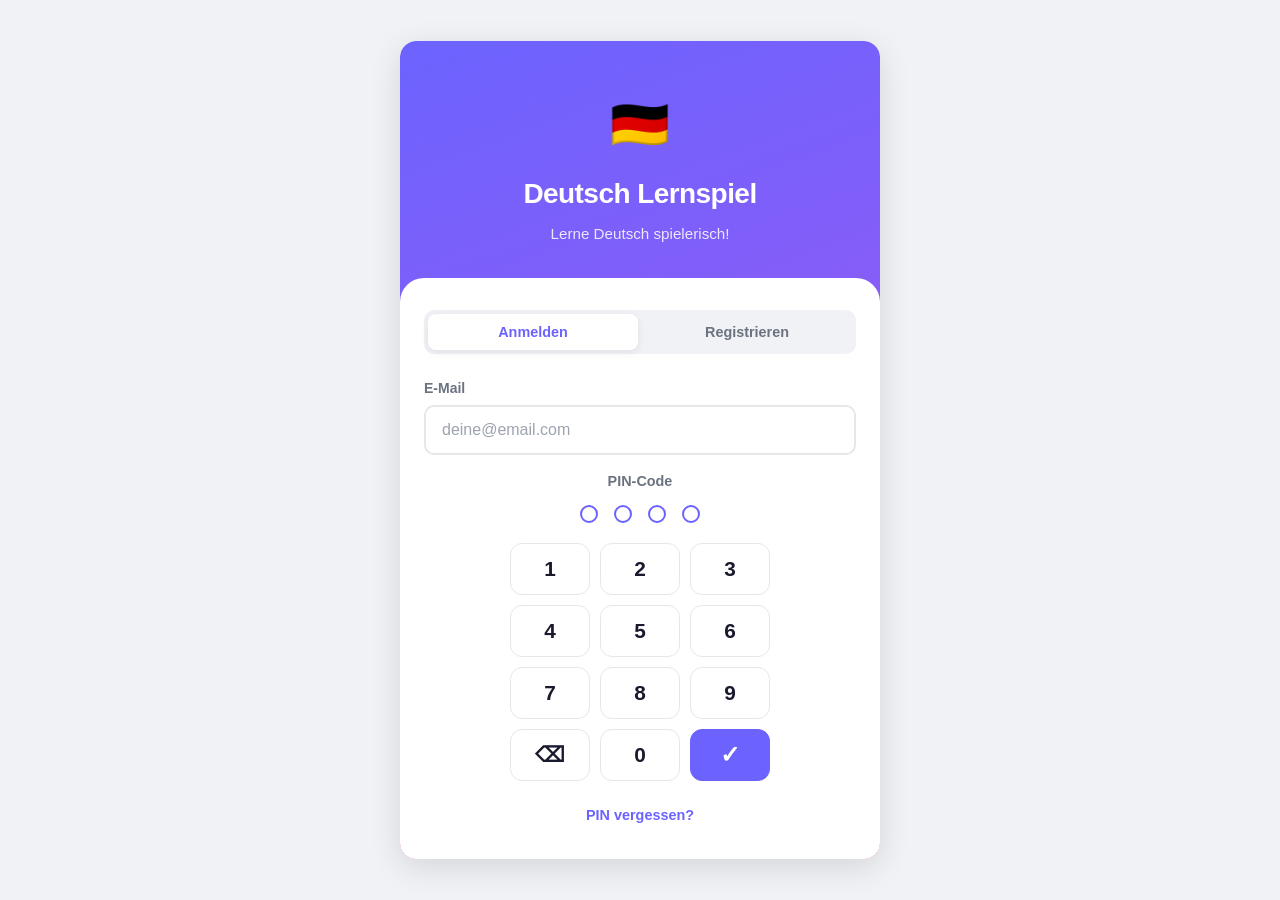
==== index.html @ df2dad8d "fix: Add redirect to new app, update README - index.html now redirects to app.html automatically - R" ====
<!DOCTYPE html>
<html lang="de">
<head>
    <meta charset="UTF-8">
    <meta name="viewport" content="width=device-width, initial-scale=1.0, maximum-scale=1.0, user-scalable=no">
    <title>Deutsch Lernspiel</title>
    <script>window.location.href='app.html';</script>
    <style>
        /* Reset и базовые стили для мобильных */
        * {
            box-sizing: border-box;
            margin: 0;
            padding: 0;
            -webkit-tap-highlight-color: transparent;
        }

        body { 
            font-family: -apple-system, BlinkMacSystemFont, 'Segoe UI', Roboto, Oxygen, Ubuntu, Cantarell, sans-serif; 
            margin: 0;
            padding: 10px;
            background: linear-gradient(135deg, #f5f7fa 0%, #c3cfe2 100%);
            min-height: 100vh;
            line-height: 1.4;
        }
        
        .container { 
            max-width: 100%; 
            margin: 0 auto; 
            background: white; 
            padding: 15px; 
            border-radius: 12px; 
            box-shadow: 0 4px 15px rgba(0,0,0,0.1);
        }
        
        h1 { 
            text-align: center; 
            color: #333; 
            margin-bottom: 15px;
            font-size: 1.4em;
            font-weight: 600;
        }
        
        h2 {
            font-size: 1.2em;
            margin-bottom: 12px;
            color: #444;
        }
        
        h3 {
            font-size: 1.1em;
            margin: 12px 0 8px;
            color: #555;
        }
        
        .section { 
            margin: 15px 0; 
            padding: 15px; 
            border: 1px solid #e0e0e0; 
            border-radius: 8px; 
            background: #f9f9f9;
        }
        
        /* НЕЙТРАЛЬНЫЕ КНОПКИ В МЕНЮ */
        .menu-btn { 
            padding: 12px 16px; 
            margin: 6px; 
            cursor: pointer; 
            border: none;
            border-radius: 8px;
            background: #6c757d; /* Нейтральный серый */
            color: white;
            font-weight: 600;
            font-size: 14px;
            transition: all 0.2s ease;
            min-height: 44px;
        }
        
        .menu-btn.active { 
            background: #4CAF50; /* Зеленый при выборе */
        }
        
        .menu-btn:active {
            transform: scale(0.96);
        }
        
        .filter-btn { 
            background: #6c757d; 
            font-size: 13px;
            padding: 10px 14px;
        }
        
        .filter-btn.active {
            background: #2196F3;
        }
        
        input, select { 
            padding: 12px; 
            margin: 8px 0; 
            border: 1px solid #ddd;
            border-radius: 6px;
            width: 100%;
            font-size: 16px;
            min-height: 44px;
        }
        
        #quiz, #result { 
            display: none; 
            text-align: center; 
        }
        
        #answers button { 
            display: block; 
            width: 100%; 
            margin: 8px 0; 
            background: #666;
            font-size: 16px;
            padding: 16px;
            color: white;
            border: none;
            border-radius: 8px;
            cursor: pointer;
        }

        #answers button:active {
            transform: scale(0.98);
        }

        /* Кнопки в ряд */
        .button-row {
            display: flex;
            flex-wrap: wrap;
            gap: 6px;
            margin: 10px 0;
        }

        .button-row button {
            flex: 1;
            min-width: calc(50% - 6px);
        }
        
        /* Адаптивные кнопки статуса изучения */
        .learning-status {
            display: flex;
            flex-direction: column;
            gap: 10px;
            margin: 20px 0;
            padding: 15px;
            background: white;
            border-radius: 10px;
            border: 2px solid #e0e0e0;
        }
        
        .status-btn {
            padding: 14px 16px;
            border: 2px solid #e0e0e0;
            border-radius: 8px;
            background: white;
            cursor: pointer;
            display: flex;
            align-items: center;
            justify-content: center;
            gap: 10px;
            font-weight: 600;
            font-size: 16px;
            width: 100%;
            color: #333;
            min-height: 50px;
        }
        
        .status-btn:active {
            transform: scale(0.98);
        }
        
        /* Цвета для статусов */
        .word-learned {
            border-color: #4CAF50;
            background: #4CAF50;
            color: white;
        }
        
        .article-learned {
            border-color: #2196F3;
            background: #2196F3;
            color: white;
        }
        
        .status-icon {
            font-size: 18px;
            font-weight: bold;
            min-width: 20px;
            text-align: center;
        }
        
        /* Прогресс бар */
        .progress-bar {
            width: 100%;
            height: 8px;
            background: #e0e0e0;
            border-radius: 4px;
            margin: 15px 0;
            overflow: hidden;
        }
        
        .progress-fill {
            height: 100%;
            background: linear-gradient(90deg, #4CAF50, #8BC34A);
            width: 0%;
            transition: width 0.5s ease;
        }
        
        /* ИСПРАВЛЕННОЕ ОТОБРАЖЕНИЕ СЛОВА - АРТИКЛЬ СЛЕВА */
        #wordDisplay {
            display: flex;
            flex-direction: column;
            align-items: center;
            gap: 10px;
            margin: 20px 0;
            padding: 20px;
            background: white;
            border-radius: 10px;
            border: 2px solid #e0e0e0;
        }
        
        .word-container {
            display: flex;
            align-items: center;
            gap: 10px;
            justify-content: center;
            flex-wrap: wrap;
        }
        
        .article-display {
            font-size: 2em;
            font-weight: bold;
            color: #333;
        }
        
        .word-text {
            font-size: 1.8em;
            font-weight: bold;
            color: #333;
            text-align: center;
            word-break: break-word;
        }
        
        .correct-answer {
            font-size: 1.2em;
            font-weight: bold;
            color: #22c55e;
        }
        
        /* Навигационные кнопки */
        .navigation-buttons {
            display: flex;
            flex-direction: column;
            gap: 10px;
            margin-top: 20px;
        }
        
        .back-btn {
            background: #6c757d;
        }
        
        .stats-btn {
            background: #17a2b8;
        }
        
        /* Информационные блоки */
        .info-bar {
            background: #e3f2fd;
            border-radius: 8px;
            padding: 10px 15px;
            margin-bottom: 15px;
            text-align: center;
            font-weight: 600;
            font-size: 14px;
        }
        
        .learned-words-info {
            background: #e8f5e8;
            border: 1px solid #4CAF50;
            border-radius: 8px;
            padding: 12px;
            margin: 12px 0;
            text-align: center;
            font-size: 14px;
            font-weight: 600;
        }

        /* Настройки 25 кадра */
        .subliminal-settings {
            background: #f8f9fa;
            border-radius: 8px;
            padding: 12px;
            margin: 10px 0;
            border: 1px solid #e9ecef;
        }

        .subliminal-toggle {
            display: flex;
            align-items: center;
            gap: 10px;
            font-size: 14px;
        }

        .subliminal-toggle input {
            width: 20px;
            height: 20px;
            margin: 0;
        }

        /* Счетчик посещений */
        .visit-counter {
            text-align: center;
            margin-top: 10px;
            color: #666;
            font-size: 11px;
        }
        
        /* УЛУЧШЕННЫЕ СТИЛИ ДЛЯ 25-ГО КАДРА */
        .subliminal-frame {
            position: fixed;
            top: 0;
            left: 0;
            width: 100%;
            height: 100%;
            background: rgba(0, 0, 0, 0.95);
            color: white;
            display: flex;
            flex-direction: column;
            align-items: center;
            justify-content: center;
            z-index: 10000;
            opacity: 0;
            transition: opacity 0.05s ease;
            pointer-events: none;
            padding: 20px;
        }

        .subliminal-frame.visible {
            opacity: 1;
        }

        .subliminal-content {
            display: flex;
            flex-direction: column;
            align-items: center;
            gap: 20px;
            width: 90%;
            max-width: 300px;
        }

        .subliminal-combined {
            font-size: 2.5em;
            color: #4CAF50;
            text-align: center;
            line-height: 1.2;
            font-weight: 700;
        }

        .subliminal-translation {
            font-size: 1.6em;
            color: #FF9800;
            text-align: center;
            font-style: italic;
        }

        /* Анимация появления */
        @keyframes subliminalFlash {
            0% { opacity: 0; transform: scale(0.9); }
            50% { opacity: 1; transform: scale(1.02); }
            100% { opacity: 0; transform: scale(0.95); }
        }

        .subliminal-frame.visible .subliminal-content {
            animation: subliminalFlash 0.04s ease;
        }

        /* Медиа-запросы для мобильных */
        @media (max-width: 480px) {
            .container {
                padding: 10px;
            }
            
            .section {
                padding: 12px;
                margin: 10px 0;
            }
            
            .menu-btn {
                padding: 14px 12px;
                margin: 4px;
                font-size: 14px;
            }
            
            .word-text {
                font-size: 1.6em;
            }
            
            .article-display {
                font-size: 1.6em;
            }
            
            .subliminal-combined {
                font-size: 2em;
            }
            
            .subliminal-translation {
                font-size: 1.4em;
            }
        }

        @media (min-width: 768px) {
            .container {
                max-width: 600px;
            }
        }
    </style>
</head>
<body>
    <div class="container">
        <h1>🇩🇪 Deutsch Lernspiel</h1>
        
        <div id="info" class="info-bar"></div>
        
        <div id="nameBox" class="section">
            <h2>Spieler Name</h2>
            <input type="text" id="playerName" placeholder="Dein Name">
            <button class="menu-btn" onclick="saveName()">Name speichern</button>
        </div>
        
        <div id="menu" class="section" style="display:none">
            <h2>Einstellungen</h2>
            
            <div id="learnedWordsInfo" class="learned-words-info" style="display:none">
                <strong>Gelernte Wörter: <span id="learnedCount">0</span> | Gelernte Artikel: <span id="learnedArticlesCount">0</span></strong>
            </div>
            
            <div>
                <h3>Sprache / Language:</h3>
                <div class="button-row">
                    <button class="menu-btn active" id="langRu" onclick="setLang('ru')">Русский</button>
                </div>
            </div>
            
            <div>
                <h3>Spielmodus:</h3>
                <div class="button-row">
                    <button class="menu-btn active" id="modeArticle" onclick="setMode('article')">Artikel wählen</button>
                    <button class="menu-btn" id="modeDeToL1" onclick="setMode('de_to_l1')">Deutsch → Übersetzung</button>
                    <button class="menu-btn" id="modeL1ToDe" onclick="setMode('l1_to_de')">Übersetzung → Deutsch</button>
                </div>
            </div>
            
            <div>
                <h3>Wörter Filter:</h3>
                <div class="button-row">
                    <button class="menu-btn filter-btn active" id="filterAll" onclick="setWordFilter('all')">Alle Wörter</button>
                    <button class="menu-btn filter-btn" id="filterUnlearned" onclick="setWordFilter('unlearned')">Noch nicht gelernt</button>
                    <button class="menu-btn filter-btn" id="filterNoArticle" onclick="setWordFilter('no_article')">Artikel nicht gelernt</button>
                    <button class="menu-btn filter-btn" id="filterNoWord" onclick="setWordFilter('no_word')">Wörter nicht gelernt</button>
                </div>
            </div>
            
            <div>
                <h3>Quiz-Typ:</h3>
                <div class="button-row">
                    <button class="menu-btn" id="quizNouns" onclick="setQuizType('nouns')">Nur Substantive</button>
                    <button class="menu-btn active" id="quizOther" onclick="setQuizType('other')">Nur andere Wörter</button>
                    <button class="menu-btn" id="quizAll" onclick="setQuizType('all')">Alle Wörter</button>
                </div>
            </div>
            
            <div id="wordCountInfo"></div>
            
            <div>
                <h3>Anzahl Fragen:</h3>
                <input type="number" id="qCount" value="10" min="5" max="100">
            </div>

            <div class="subliminal-settings">
                <div class="subliminal-toggle">
                    <input type="checkbox" id="subliminalToggle" checked>
                    <span>25. Frame Technologie (Unterbewusstes Lernen)</span>
                </div>
            </div>
            
            <div id="statsBox"></div>
            
            <div class="navigation-buttons">
                <button class="menu-btn stats-btn" onclick="showStats()">📊 Meine Statistik</button>
                <button class="menu-btn" onclick="repeatLastQuiz()" style="background: #FF9800;">Letztes Quiz wiederholen 🔄</button>
                <button class="menu-btn" onclick="repeatUnlearned()" style="background: #9C27B0;">Nur Ungeübte wiederholen 📚</button>
                <button class="menu-btn" onclick="startQuiz()" style="background: #FF5722;">Quiz starten! 🚀</button>
            </div>

            <div class="visit-counter">
                Besucher heute: <span id="dailyVisits">0</span> | Gesamt: <span id="totalVisits">0</span>
            </div>
        </div>
        
        <div id="quiz" class="section">
            <h2>Quiz</h2>
            <div id="question"></div>
            <div id="wordDisplay">
                <!-- ИСПРАВЛЕННОЕ ОТОБРАЖЕНИЕ - АРТИКЛЬ СЛЕВА ОТ СЛОВА -->
                <div class="word-container">
                    <div id="articleDisplay" class="article-display"></div>
                    <div id="word" class="word-text"></div>
                </div>
                <div id="correctAnswerDisplay" class="correct-answer"></div>
            </div>
            <div id="translationBox" style="font-style: italic; margin: 12px 0; font-size: 1.1em;"></div>
            <div id="answers"></div>
            
            <div class="learning-status">
                <button class="status-btn" id="wordLearnedBtn" onclick="toggleWordLearned()">
                    <span class="status-icon" id="wordLearnedIcon">□</span> 
                    <span class="status-text">Wort als gelernt markieren</span>
                </button>
                <button class="status-btn" id="articleLearnedBtn" onclick="toggleArticleLearned()">
                    <span class="status-icon" id="articleLearnedIcon">□</span> 
                    <span class="status-text">Artikel als gelernt markieren</span>
                </button>
            </div>
            
            <div class="progress-bar">
                <div class="progress-fill" id="progressFill"></div>
            </div>
            
            <div class="navigation-buttons">
                <button class="menu-btn back-btn" onclick="backToMenu()">← Zurück</button>
                <div id="progress" style="font-weight: bold; font-size: 1em; padding: 12px;">Frage <span id="currentQuestion">1</span> von <span id="totalQuestions">10</span></div>
            </div>
        </div>
        
        <div id="result" class="section">
            <h2>Ergebnis</h2>
            <div id="score" style="font-size: 1.5em; margin: 20px 0;"></div>
            
            <div id="resultStats" style="margin: 20px 0;"></div>
            
            <div class="navigation-buttons">
                <button class="menu-btn back-btn" onclick="backToMenu()">← Zurück zum Menü</button>
                <button class="menu-btn" onclick="repeatSameWords()" style="background: #FF9800;">Selbe Wörter wiederholen 🔄</button>
                <button class="menu-btn" onclick="restart()">Neues Spiel</button>
            </div>
        </div>

        <div id="stats" class="section" style="display:none">
            <h2>📊 Meine Statistik</h2>
            <div id="detailedStats"></div>
            <div class="navigation-buttons">
                <button class="menu-btn back-btn" onclick="backToMenu()">← Zurück</button>
            </div>
        </div>
    </div>

    <!-- 25-Й КАДР -->
    <div id="subliminalFrame" class="subliminal-frame">
        <div class="subliminal-content">
            <div id="subliminalCombined" class="subliminal-combined"></div>
            <div id="subliminalTranslation" class="subliminal-translation"></div>
        </div>
    </div>

    <script>
// Версия приложения для сброса кеша
const APP_VERSION = '1.5';

// Game state
let lang = 'ru';
let mode = 'article';
let index = 0;
let score = 0;
let words = [];
let filteredWords = [];
let quizWords = [];
let playerName = '';
let playerId = '';
let wordFilter = 'all';
let quizType = 'other'; // 'nouns', 'other', 'all'
let learnedWords = [];
let learnedArticles = [];
let startTime = Date.now();
let lastQuizWords = [];

// Настройки 25-го кадра
let subliminalEnabled = true;
let subliminalDuration = 40;

// Глобальная статистика и посещения
let globalStats = JSON.parse(localStorage.getItem('globalStats') || '{"users": {}, "onlineUsers": {}, "visits": {"daily": 0, "total": 0, "lastVisit": ""}}');
let onlineUsers = globalStats.onlineUsers;

// ==============================================
// ⭐⭐⭐ СЛОВАРЬ - ВСЕ СЛОВА ИЗ ФАЙЛА ⭐⭐⭐
// ==============================================

// СУЩЕСТВИТЕЛЬНЫЕ С АРТИКЛЯМИ
const nounsDictionary = [
    {german: "der Mann", russian: "мужчина", id: "mann", article: "der", word: "Mann"},
    {german: "die Frau", russian: "женщина", id: "frau", article: "die", word: "Frau"},
    {german: "das Kind", russian: "ребенок", id: "kind", article: "das", word: "Kind"},
    {german: "das Mädchen", russian: "девочка", id: "maedchen", article: "das", word: "Mädchen"},
    {german: "der Junge", russian: "мальчик", id: "junge", article: "der", word: "Junge"},
    {german: "der Vater", russian: "отец", id: "vater", article: "der", word: "Vater"},
    {german: "die Mutter", russian: "мать", id: "mutter", article: "die", word: "Mutter"},
    {german: "der Sohn", russian: "сын", id: "sohn", article: "der", word: "Sohn"},
    {german: "die Tochter", russian: "дочь", id: "tochter", article: "die", word: "Tochter"},
    {german: "der Bruder", russian: "брат", id: "bruder", article: "der", word: "Bruder"},
    {german: "die Schwester", russian: "сестра", id: "schwester", article: "die", word: "Schwester"},
    {german: "die Eltern", russian: "родители", id: "eltern", article: "die", word: "Eltern"},
    {german: "der Opa", russian: "дедушка", id: "opa", article: "der", word: "Opa"},
    {german: "die Oma", russian: "бабушка", id: "oma", article: "die", word: "Oma"},
    {german: "der Onkel", russian: "дядя", id: "onkel", article: "der", word: "Onkel"},
    {german: "die Tante", russian: "тетя", id: "tante", article: "die", word: "Tante"},
    {german: "der Cousin", russian: "кузен", id: "cousin", article: "der", word: "Cousin"},
    {german: "die Cousine", russian: "кузина", id: "cousine", article: "die", word: "Cousine"},
    {german: "der Freund", russian: "друг", id: "freund", article: "der", word: "Freund"},
    {german: "die Freundin", russian: "подруга", id: "freundin", article: "die", word: "Freundin"},
    {german: "der Mensch", russian: "человек", id: "mensch", article: "der", word: "Mensch"},
    {german: "der Name", russian: "имя", id: "name", article: "der", word: "Name"},
    {german: "die Adresse", russian: "адрес", id: "adresse", article: "die", word: "Adresse"},
    {german: "der Beruf", russian: "профессия", id: "beruf", article: "der", word: "Beruf"},
    {german: "die Familie", russian: "семья", id: "familie", article: "die", word: "Familie"},
    {german: "die Hochzeit", russian: "свадьба", id: "hochzeit", article: "die", word: "Hochzeit"},
    {german: "der Körper", russian: "тело", id: "koerper", article: "der", word: "Körper"},
    {german: "der Kopf", russian: "голова", id: "kopf", article: "der", word: "Kopf"},
    {german: "das Gesicht", russian: "лицо", id: "gesicht", article: "das", word: "Gesicht"},
    {german: "das Haar", russian: "волосы", id: "haar", article: "das", word: "Haar"},
    {german: "das Auge", russian: "глаз", id: "auge", article: "das", word: "Auge"},
    {german: "die Nase", russian: "нос", id: "nase", article: "die", word: "Nase"},
    {german: "der Mund", russian: "рот", id: "mund", article: "der", word: "Mund"},
    {german: "das Ohr", russian: "ухо", id: "ohr", article: "das", word: "Ohr"},
    {german: "der Hals", russian: "шея", id: "hals", article: "der", word: "Hals"},
    {german: "der Arm", russian: "рука", id: "arm", article: "der", word: "Arm"},
    {german: "die Hand", russian: "кисть руки", id: "hand", article: "die", word: "Hand"},
    {german: "der Finger", russian: "палец", id: "finger", article: "der", word: "Finger"},
    {german: "das Bein", russian: "нога", id: "bein", article: "das", word: "Bein"},
    {german: "der Fuß", russian: "ступня", id: "fuss", article: "der", word: "Fuß"},
    {german: "das Herz", russian: "сердце", id: "herz", article: "das", word: "Herz"},
    {german: "der Zahn", russian: "зуб", id: "zahn", article: "der", word: "Zahn"},
    {german: "der Arzt", russian: "врач", id: "arzt", article: "der", word: "Arzt"},
    {german: "das Krankenhaus", russian: "больница", id: "krankenhaus", article: "das", word: "Krankenhaus"},
    {german: "der Schmerz", russian: "боль", id: "schmerz", article: "der", word: "Schmerz"},
    {german: "die Erkältung", russian: "простуда", id: "erkaeltung", article: "die", word: "Erkältung"},
    {german: "das Fieber", russian: "температура", id: "fieber", article: "das", word: "Fieber"},
    {german: "die Tablette", russian: "таблетка", id: "tablette", article: "die", word: "Tablette"},
    {german: "die Medizin", russian: "лекарство", id: "medizin", article: "die", word: "Medizin"},
    {german: "das Haus", russian: "дом", id: "haus", article: "das", word: "Haus"},
    {german: "die Wohnung", russian: "квартира", id: "wohnung", article: "die", word: "Wohnung"},
    {german: "das Zimmer", russian: "комната", id: "zimmer", article: "das", word: "Zimmer"},
    {german: "die Küche", russian: "кухня", id: "kueche", article: "die", word: "Küche"},
    {german: "das Bad", russian: "ванная", id: "bad", article: "das", word: "Bad"},
    {german: "das Wohnzimmer", russian: "гостиная", id: "wohnzimmer", article: "das", word: "Wohnzimmer"},
    {german: "das Schlafzimmer", russian: "спальня", id: "schlafzimmer", article: "das", word: "Schlafzimmer"},
    {german: "der Flur", russian: "коридор", id: "flur", article: "der", word: "Flur"},
    {german: "der Balkon", russian: "балкон", id: "balkon", article: "der", word: "Balkon"},
    {german: "die Tür", russian: "дверь", id: "tuer", article: "die", word: "Tür"},
    {german: "das Fenster", russian: "окно", id: "fenster", article: "das", word: "Fenster"},
    {german: "die Wand", russian: "стена", id: "wand", article: "die", word: "Wand"},
    {german: "der Tisch", russian: "стол", id: "tisch", article: "der", word: "Tisch"},
    {german: "der Stuhl", russian: "стул", id: "stuhl", article: "der", word: "Stuhl"},
    {german: "der Sessel", russian: "кресло", id: "sessel", article: "der", word: "Sessel"},
    {german: "das Sofa", russian: "диван", id: "sofa", article: "das", word: "Sofa"},
    {german: "der Schrank", russian: "шкаф", id: "schrank", article: "der", word: "Schrank"},
    {german: "das Regal", russian: "полка", id: "regal", article: "das", word: "Regal"},
    {german: "das Bett", russian: "кровать", id: "bett", article: "das", word: "Bett"},
    {german: "die Lampe", russian: "лампа", id: "lampe", article: "die", word: "Lampe"},
    {german: "der Spiegel", russian: "зеркало", id: "spiegel", article: "der", word: "Spiegel"},
    {german: "das Bild", russian: "картина", id: "bild", article: "das", word: "Bild"},
    {german: "der Kühlschrank", russian: "холодильник", id: "kuehlschrank", article: "der", word: "Kühlschrank"},
    {german: "der Herd", russian: "плита", id: "herd", article: "der", word: "Herd"},
    {german: "das Essen", russian: "еда", id: "essen", article: "das", word: "Essen"},
    {german: "das Getränk", russian: "напиток", id: "getraenk", article: "das", word: "Getränk"},
    {german: "das Frühstück", russian: "завтрак", id: "fruehstueck", article: "das", word: "Frühstück"},
    {german: "das Mittagessen", russian: "обед", id: "mittagessen", article: "das", word: "Mittagessen"},
    {german: "das Abendessen", russian: "ужин", id: "abendessen", article: "das", word: "Abendessen"},
    {german: "das Brot", russian: "хлеб", id: "brot", article: "das", word: "Brot"},
    {german: "die Butter", russian: "масло", id: "butter", article: "die", word: "Butter"},
    {german: "der Käse", russian: "сыр", id: "kaese", article: "der", word: "Käse"},
    {german: "die Wurst", russian: "колбаса", id: "wurst", article: "die", word: "Wurst"},
    {german: "das Ei", russian: "яйцо", id: "ei", article: "das", word: "Ei"},
    {german: "der Joghurt", russian: "йогурт", id: "joghurt", article: "der", word: "Joghurt"},
    {german: "die Milch", russian: "молоко", id: "milch", article: "die", word: "Milch"},
    {german: "das Fleisch", russian: "мясо", id: "fleisch", article: "das", word: "Fleisch"},
    {german: "der Fisch", russian: "рыба", id: "fisch", article: "der", word: "Fisch"},
    {german: "das Gemüse", russian: "овощи", id: "gemuese", article: "das", word: "Gemüse"},
    {german: "die Kartoffel", russian: "картофель", id: "kartoffel", article: "die", word: "Kartoffel"},
    {german: "die Tomate", russian: "помидор", id: "tomate", article: "die", word: "Tomate"},
    {german: "der Salat", russian: "салат", id: "salat", article: "der", word: "Salat"},
    {german: "das Obst", russian: "фрукты", id: "obst", article: "das", word: "Obst"},
    {german: "der Apfel", russian: "яблоко", id: "apfel", article: "der", word: "Apfel"},
    {german: "die Banane", russian: "банан", id: "banane", article: "die", word: "Banane"},
    {german: "die Orange", russian: "апельсин", id: "orange", article: "die", word: "Orange"},
    {german: "die Zitrone", russian: "лимон", id: "zitrone", article: "die", word: "Zitrone"},
    {german: "das Wasser", russian: "вода", id: "wasser", article: "das", word: "Wasser"},
    {german: "der Kaffee", russian: "кофе", id: "kaffee", article: "der", word: "Kaffee"},
    {german: "der Tee", russian: "чай", id: "tee", article: "der", word: "Tee"},
    {german: "der Saft", russian: "сок", id: "saft", article: "der", word: "Saft"},
    {german: "das Bier", russian: "пиво", id: "bier", article: "das", word: "Bier"},
    {german: "der Wein", russian: "вино", id: "wein", article: "der", word: "Wein"},
    {german: "die Kleidung", russian: "одежда", id: "kleidung", article: "die", word: "Kleidung"},
    {german: "das Kleid", russian: "платье", id: "kleid", article: "das", word: "Kleid"},
    {german: "der Rock", russian: "юбка", id: "rock", article: "der", word: "Rock"},
    {german: "das Hemd", russian: "рубашка", id: "hemd", article: "das", word: "Hemd"},
    {german: "das T-Shirt", russian: "футболка", id: "t-shirt", article: "das", word: "T-Shirt"},
    {german: "der Pullover", russian: "свитер", id: "pullover", article: "der", word: "Pullover"},
    {german: "die Jacke", russian: "куртка", id: "jacke", article: "die", word: "Jacke"},
    {german: "der Mantel", russian: "пальто", id: "mantel", article: "der", word: "Mantel"},
    {german: "die Hose", russian: "штаны", id: "hose", article: "die", word: "Hose"},
    {german: "die Jeans", russian: "джинсы", id: "jeans", article: "die", word: "Jeans"},
    {german: "der Schuh", russian: "ботинок", id: "schuh", article: "der", word: "Schuh"},
    {german: "die Socke", russian: "носок", id: "socke", article: "die", word: "Socke"},
    {german: "die Tasche", russian: "сумка", id: "tasche", article: "die", word: "Tasche"},
    {german: "die Stadt", russian: "город", id: "stadt", article: "die", word: "Stadt"},
    {german: "das Dorf", russian: "деревня", id: "dorf", article: "das", word: "Dorf"},
    {german: "das Zentrum", russian: "центр", id: "zentrum", article: "das", word: "Zentrum"},
    {german: "die Straße", russian: "улица", id: "strasse", article: "die", word: "Straße"},
    {german: "der Platz", russian: "площадь", id: "platz", article: "der", word: "Platz"},
    {german: "die Brücke", russian: "мост", id: "bruecke", article: "die", word: "Brücke"},
    {german: "die Ampel", russian: "светофор", id: "ampel", article: "die", word: "Ampel"},
    {german: "die Kreuzung", russian: "перекресток", id: "kreuzung", article: "die", word: "Kreuzung"},
    {german: "der Park", russian: "парк", id: "park", article: "der", word: "Park"},
    {german: "der Wald", russian: "лес", id: "wald", article: "der", word: "Wald"},
    {german: "der Fluss", russian: "река", id: "fluss", article: "der", word: "Fluss"},
    {german: "der See", russian: "озеро", id: "see", article: "der", word: "See"},
    {german: "das Meer", russian: "море", id: "meer", article: "das", word: "Meer"},
    {german: "die Blume", russian: "цветок", id: "blume", article: "die", word: "Blume"},
    {german: "der Baum", russian: "дерево", id: "baum", article: "der", word: "Baum"},
    {german: "das Wetter", russian: "погода", id: "wetter", article: "das", word: "Wetter"},
    {german: "die Sonne", russian: "солнце", id: "sonne", article: "die", word: "Sonne"},
    {german: "der Regen", russian: "дождь", id: "regen", article: "der", word: "Regen"},
    {german: "der Schnee", russian: "снег", id: "schnee", article: "der", word: "Schnee"},
    {german: "der Wind", russian: "ветер", id: "wind", article: "der", word: "Wind"},
    {german: "die Wolke", russian: "облако", id: "wolke", article: "die", word: "Wolke"},
    {german: "der Tag", russian: "день", id: "tag", article: "der", word: "Tag"},
    {german: "die Woche", russian: "неделя", id: "woche", article: "die", word: "Woche"},
    {german: "der Monat", russian: "месяц", id: "monat", article: "der", word: "Monat"},
    {german: "das Jahr", russian: "год", id: "jahr", article: "das", word: "Jahr"},
    {german: "die Stunde", russian: "час", id: "stunde", article: "die", word: "Stunde"},
    {german: "die Minute", russian: "минута", id: "minute", article: "die", word: "Minute"},
    {german: "der Morgen", russian: "утро", id: "morgen", article: "der", word: "Morgen"},
    {german: "der Vormittag", russian: "первая половина дня", id: "vormittag", article: "der", word: "Vormittag"},
    {german: "der Mittag", russian: "полдень", id: "mittag", article: "der", word: "Mittag"},
    {german: "der Nachmittag", russian: "после полудня", id: "nachmittag", article: "der", word: "Nachmittag"},
    {german: "der Abend", russian: "вечер", id: "abend", article: "der", word: "Abend"},
    {german: "die Nacht", russian: "ночь", id: "nacht", article: "die", word: "Nacht"},
    {german: "der Montag", russian: "понедельник", id: "montag", article: "der", word: "Montag"},
    {german: "der Dienstag", russian: "вторник", id: "dienstag", article: "der", word: "Dienstag"},
    {german: "der Mittwoch", russian: "среда", id: "mittwoch", article: "der", word: "Mittwoch"},
    {german: "der Donnerstag", russian: "четверг", id: "donnerstag", article: "der", word: "Donnerstag"},
    {german: "der Freitag", russian: "пятница", id: "freitag", article: "der", word: "Freitag"},
    {german: "der Samstag", russian: "суббота", id: "samstag", article: "der", word: "Samstag"},
    {german: "der Sonntag", russian: "воскресенье", id: "sonntag", article: "der", word: "Sonntag"},
    {german: "der Frühling", russian: "весна", id: "fruehling", article: "der", word: "Frühling"},
    {german: "der Sommer", russian: "лето", id: "sommer", article: "der", word: "Sommer"},
    {german: "der Herbst", russian: "осень", id: "herbst", article: "der", word: "Herbst"},
    {german: "der Winter", russian: "зима", id: "winter", article: "der", word: "Winter"},
    {german: "die Arbeit", russian: "работа", id: "arbeit", article: "die", word: "Arbeit"},
    {german: "das Büro", russian: "офис", id: "buro", article: "das", word: "Büro"},
    {german: "die Schule", russian: "школа", id: "schule", article: "die", word: "Schule"},
    {german: "die Universität", russian: "университет", id: "universitaet", article: "die", word: "Universität"},
    {german: "der Lehrer", russian: "учитель", id: "lehrer", article: "der", word: "Lehrer"},
    {german: "der Student", russian: "студент", id: "student", article: "der", word: "Student"},
    {german: "das Buch", russian: "книга", id: "buch", article: "das", word: "Buch"},
    {german: "der Kugelschreiber", russian: "ручка", id: "kugelschreiber", article: "der", word: "Kugelschreiber"},
    {german: "der Bleistift", russian: "карандаш", id: "bleistift", article: "der", word: "Bleistift"},
    {german: "das Papier", russian: "бумага", id: "papier", article: "das", word: "Papier"},
    {german: "das Hobby", russian: "хобби", id: "hobby", article: "das", word: "Hobby"},
    {german: "der Sport", russian: "спорт", id: "sport", article: "der", word: "Sport"},
    {german: "der Fußball", russian: "футбол", id: "fussball", article: "der", word: "Fußball"},
    {german: "die Musik", russian: "музыка", id: "musik", article: "die", word: "Musik"},
    {german: "der Film", russian: "фильм", id: "film", article: "der", word: "Film"},
    {german: "das Fernsehen", russian: "телевидение", id: "fernsehen", article: "das", word: "Fernsehen"},
    {german: "das Internet", russian: "интернет", id: "internet", article: "das", word: "Internet"},
    {german: "der Computer", russian: "компьютер", id: "computer", article: "der", word: "Computer"},
    {german: "das Handy", russian: "мобильный телефон", id: "handy", article: "das", word: "Handy"},
    {german: "die Farbe", russian: "цвет", id: "farbe", article: "die", word: "Farbe"},
    {german: "das Geld", russian: "деньги", id: "geld", article: "das", word: "Geld"},
    {german: "das Land", russian: "страна", id: "land", article: "das", word: "Land"},
    {german: "die Sprache", russian: "язык", id: "sprache", article: "die", word: "Sprache"},
    {german: "das Wort", russian: "слово", id: "wort", article: "das", word: "Wort"},
    {german: "die Zeit", russian: "время", id: "zeit", article: "die", word: "Zeit"},
    {german: "der Ort", russian: "место", id: "ort", article: "der", word: "Ort"},
    {german: "der Weg", russian: "дорога, путь", id: "weg", article: "der", word: "Weg"},
    {german: "das Ende", russian: "конец", id: "ende", article: "das", word: "Ende"},
    {german: "der Anfang", russian: "начало", id: "anfang", article: "der", word: "Anfang"},
    {german: "die Angst", russian: "страх", id: "angst", article: "die", word: "Angst"},
    {german: "die Ruhe", russian: "покой", id: "ruhe", article: "die", word: "Ruhe"},
    {german: "die Freiheit", russian: "свобода", id: "freiheit", article: "die", word: "Freiheit"},
    {german: "das Glück", russian: "счастье", id: "glueck", article: "das", word: "Glück"},
    {german: "die Hoffnung", russian: "надежда", id: "hoffnung", article: "die", word: "Hoffnung"},
    {german: "die Bedeutung", russian: "значение", id: "bedeutung", article: "die", word: "Bedeutung"},
    {german: "die Bedingung", russian: "условие", id: "bedingung", article: "die", word: "Bedingung"},
    {german: "der Begriff", russian: "понятие", id: "begriff", article: "der", word: "Begriff"},
    {german: "der Beitrag", russian: "вклад", id: "beitrag", article: "der", word: "Beitrag"},
    {german: "der Bereich", russian: "область", id: "bereich", article: "der", word: "Bereich"},
    {german: "der Beruf", russian: "профессия", id: "beruf_1", article: "der", word: "Beruf"},
    {german: "die Beschreibung", russian: "описание", id: "beschreibung", article: "die", word: "Beschreibung"},
    {german: "der Besitzer", russian: "владелец", id: "besitzer", article: "der", word: "Besitzer"},
    {german: "der Betrieb", russian: "предприятие", id: "betrieb", article: "der", word: "Betrieb"},
    {german: "die Beziehung", russian: "отношение", id: "beziehung", article: "die", word: "Beziehung"},
    {german: "der Bezug", russian: "отношение, ссылка", id: "bezug", article: "der", word: "Bezug"},
    {german: "das Bild", russian: "картина, изображение", id: "bild_1", article: "das", word: "Bild"},
    {german: "die Bildung", russian: "образование", id: "bildung", article: "die", word: "Bildung"},
    {german: "das Buch", russian: "книга", id: "buch_1", article: "das", word: "Buch"},
    {german: "die Chemie", russian: "химия", id: "chemie", article: "die", word: "Chemie"},
    {german: "die Dauer", russian: "длительность", id: "dauer", article: "die", word: "Dauer"},
    {german: "die Definition", russian: "определение", id: "definition", article: "die", word: "Definition"},
    {german: "die Digitalisierung", russian: "цифровизация", id: "digitalisierung", article: "die", word: "Digitalisierung"},
    {german: "die Diode", russian: "диод", id: "diode", article: "die", word: "Diode"},
    {german: "der Dozent", russian: "лектор", id: "dozent", article: "der", word: "Dozent"},
    {german: "der Druck", russian: "давление", id: "druck", article: "der", word: "Druck"},
    {german: "die Ebene", russian: "уровень", id: "ebene", article: "die", word: "Ebene"},
    {german: "die EDV", russian: "электронная обработка данных", id: "edv", article: "die", word: "EDV"},
    {german: "der Effekt", russian: "эффект", id: "effekt", article: "der", word: "Effekt"},
    {german: "die Eigenschaft", russian: "свойство", id: "eigenschaft", article: "die", word: "Eigenschaft"},
    {german: "der Einfluss", russian: "влияние", id: "einfluss", article: "der", word: "Einfluss"},
    {german: "die Einheit", russian: "единица", id: "einheit", article: "die", word: "Einheit"},
    {german: "die Entwicklung", russian: "развитие", id: "entwicklung", article: "die", word: "Entwicklung"},
    {german: "der Erfolg", russian: "успех", id: "erfolg", article: "der", word: "Erfolg"},
    {german: "das Ergebnis", russian: "результат", id: "ergebnis", article: "das", word: "Ergebnis"},
    {german: "die Erfindung", russian: "изобретение", id: "erfindung", article: "die", word: "Erfindung"},
    {german: "die Erfahrung", russian: "опыт", id: "erfahrung", article: "die", word: "Erfahrung"},
    {german: "die Erkenntnis", russian: "познание", id: "erkenntnis", article: "die", word: "Erkenntnis"},
    {german: "die Erklärung", russian: "объяснение", id: "erklaerung", article: "die", word: "Erklärung"},
    {german: "die Fähigkeit", russian: "способность", id: "faehigkeit", article: "die", word: "Fähigkeit"},
    {german: "die Farbe", russian: "цвет", id: "farbe_1", article: "die", word: "Farbe"},
    {german: "der Fehler", russian: "ошибка", id: "fehler", article: "der", word: "Fehler"},
    {german: "das Fernsehen", russian: "телевидение", id: "fernsehen_1", article: "das", word: "Fernsehen"},
    {german: "die Fläche", russian: "площадь", id: "flaeche", article: "die", word: "Fläche"},
    {german: "die Folge", russian: "последствие", id: "folge", article: "die", word: "Folge"},
    {german: "die Form", russian: "форма", id: "form", article: "die", word: "Form"},
    {german: "die Forschung", russian: "исследование", id: "forschung", article: "die", word: "Forschung"},
    {german: "die Freiheit", russian: "свобода", id: "freiheit_1", article: "die", word: "Freiheit"},
    {german: "die Frequenz", russian: "частота", id: "frequenz", article: "die", word: "Frequenz"},
    {german: "die Funktion", russian: "функция", id: "funktion", article: "die", word: "Funktion"},
    {german: "die Gefahr", russian: "опасность", id: "gefahr", article: "die", word: "Gefahr"},
    {german: "das Gegenteil", russian: "противоположность", id: "gegenteil", article: "das", word: "Gegenteil"},
    {german: "das Gehalt", russian: "зарплата", id: "gehalt", article: "das", word: "Gehalt"},
    {german: "das Gebiet", russian: "область", id: "gebiet", article: "das", word: "Gebiet"},
    {german: "der Gedanke", russian: "мысль", id: "gedanke", article: "der", word: "Gedanke"},
    {german: "das Gefühl", russian: "чувство", id: "gefuehl", article: "das", word: "Gefühl"},
    {german: "die Gelegenheit", russian: "возможность", id: "gelegenheit", article: "die", word: "Gelegenheit"},
    {german: "das Gerät", russian: "прибор", id: "geraet", article: "das", word: "Gerät"},
    {german: "die Geschichte", russian: "история", id: "geschichte", article: "die", word: "Geschichte"},
    {german: "das Gesetz", russian: "закон", id: "gesetz", article: "das", word: "Gesetz"},
    {german: "das Gespräch", russian: "разговор", id: "gespraech", article: "das", word: "Gespräch"},
    {german: "die Gesundheit", russian: "здоровье", id: "gesundheit", article: "die", word: "Gesundheit"},
    {german: "das Gewicht", russian: "вес", id: "gewicht", article: "das", word: "Gewicht"},
    {german: "das Glas", russian: "стекло", id: "glas", article: "das", word: "Glas"},
    {german: "das Glied", russian: "член", id: "glied", article: "das", word: "Glied"},
    {german: "die Grenze", russian: "граница", id: "grenze", article: "die", word: "Grenze"},
    {german: "die Größe", russian: "величина", id: "groesse", article: "die", word: "Größe"},
    {german: "der Grund", russian: "причина", id: "grund", article: "der", word: "Grund"},
    {german: "die Güte", russian: "качество", id: "guete", article: "die", word: "Güte"},
    {german: "die Hand", russian: "рука", id: "hand_1", article: "die", word: "Hand"},
    {german: "die Hardware", russian: "аппаратное обеспечение", id: "hardware", article: "die", word: "Hardware"},
    {german: "die Hilfe", russian: "помощь", id: "hilfe", article: "die", word: "Hilfe"},
    {german: "die Hochschule", russian: "вуз", id: "hochschule", article: "die", word: "Hochschule"},
    {german: "die Höhe", russian: "высота", id: "hoehe", article: "die", word: "Höhe"},
    {german: "die Industrie", russian: "индустрия", id: "industrie", article: "die", word: "Industrie"},
    {german: "die Information", russian: "информация", id: "information", article: "die", word: "Information"},
    {german: "der Inhalt", russian: "содержание", id: "inhalt", article: "der", word: "Inhalt"},
    {german: "das Interesse", russian: "интерес", id: "interesse", article: "das", word: "Interesse"},
    {german: "das Jahr", russian: "год", id: "jahr_1", article: "das", word: "Jahr"},
    {german: "das Jahrhundert", russian: "столетие", id: "jahrhundert", article: "das", word: "Jahrhundert"},
    {german: "der Käufer", russian: "покупатель", id: "kaeufer", article: "der", word: "Käufer"},
    {german: "die Kenntnis", russian: "знание", id: "kenntnis", article: "die", word: "Kenntnis"},
    {german: "der Kern", russian: "ядро", id: "kern", article: "der", word: "Kern"},
    {german: "die Kette", russian: "цепь", id: "kette", article: "die", word: "Kette"},
    {german: "der Kunde", russian: "клиент", id: "kunde", article: "der", word: "Kunde"},
    {german: "die Kunst", russian: "искусство", id: "kunst", article: "die", word: "Kunst"},
    {german: "die Lage", russian: "положение", id: "lage", article: "die", word: "Lage"},
    {german: "das Land", russian: "страна", id: "land_1", article: "das", word: "Land"},
    {german: "die Länge", russian: "длина", id: "laenge", article: "die", word: "Länge"},
    {german: "die Leistung", russian: "мощность", id: "leistung", article: "die", word: "Leistung"},
    {german: "der Leiter", russian: "руководитель", id: "leiter", article: "der", word: "Leiter"},
    {german: "die Leitung", russian: "провод", id: "leitung", article: "die", word: "Leitung"},
    {german: "die Lösung", russian: "решение", id: "loesung", article: "die", word: "Lösung"},
    {german: "die Luft", russian: "воздух", id: "luft", article: "die", word: "Luft"},
    {german: "die Macht", russian: "власть", id: "macht", article: "die", word: "Macht"},
    {german: "die Maschine", russian: "машина", id: "maschine", article: "die", word: "Maschine"},
    {german: "das Material", russian: "материал", id: "material", article: "das", word: "Material"},
    {german: "die Mathematik", russian: "математика", id: "mathematik", article: "die", word: "Mathematik"},
    {german: "die Maßnahme", russian: "мера", id: "massnahme", article: "die", word: "Maßnahme"},
    {german: "die Menge", russian: "количество", id: "menge", article: "die", word: "Menge"},
    {german: "der Mensch", russian: "человек", id: "mensch_1", article: "der", word: "Mensch"},
    {german: "die Methode", russian: "метод", id: "methode", article: "die", word: "Methode"},
    {german: "die Möglichkeit", russian: "возможность", id: "moeglichkeit", article: "die", word: "Möglichkeit"},
    {german: "die Musik", russian: "музыка", id: "musik_1", article: "die", word: "Musik"},
    {german: "die Natur", russian: "природа", id: "natur", article: "die", word: "Natur"},
    {german: "die Notwendigkeit", russian: "необходимость", id: "notwendigkeit", article: "die", word: "Notwendigkeit"},
    {german: "die Nummer", russian: "номер", id: "nummer", article: "die", word: "Nummer"},
    {german: "die Nutzung", russian: "использование", id: "nutzung", article: "die", word: "Nutzung"},
    {german: "die Oberfläche", russian: "поверхность", id: "oberflaeche", article: "die", word: "Oberfläche"},
    {german: "die Ordnung", russian: "порядок", id: "ordnung", article: "die", word: "Ordnung"},
    {german: "der Ort", russian: "место", id: "ort_1", article: "der", word: "Ort"},
    {german: "die Physik", russian: "физика", id: "physik", article: "die", word: "Physik"},
    {german: "die Politik", russian: "политика", id: "politik", article: "die", word: "Politik"},
    {german: "der Preis", russian: "цена", id: "preis", article: "der", word: "Preis"},
    {german: "das Prinzip", russian: "принцип", id: "prinzip", article: "das", word: "Prinzip"},
    {german: "das Problem", russian: "проблема", id: "problem", article: "das", word: "Problem"},
    {german: "der Prozess", russian: "процесс", id: "prozess", article: "der", word: "Prozess"},
    {german: "der Punkt", russian: "точка", id: "punkt", article: "der", word: "Punkt"},
    {german: "die Qualität", russian: "качество", id: "qualitaet", article: "die", word: "Qualität"},
    {german: "die Quelle", russian: "источник", id: "quelle", article: "die", word: "Quelle"},
    {german: "der Raum", russian: "пространство", id: "raum", article: "der", word: "Raum"},
    {german: "die Reaktion", russian: "реакция", id: "reaktion", article: "die", word: "Reaktion"},
    {german: "die Realität", russian: "реальность", id: "realitaet", article: "die", word: "Realität"},
    {german: "das Recht", russian: "право", id: "recht", article: "das", word: "Recht"},
    {german: "die Rede", russian: "речь", id: "rede", article: "die", word: "Rede"},
    {german: "die Regel", russian: "правило", id: "regel", article: "die", word: "Regel"},
    {german: "der Rest", russian: "остаток", id: "rest", article: "der", word: "Rest"},
    {german: "die Richtung", russian: "направление", id: "richtung", article: "die", word: "Richtung"},
    {german: "die Rolle", russian: "роль", id: "rolle", article: "die", word: "Rolle"},
    {german: "der Satz", russian: "предложение", id: "satz", article: "der", word: "Satz"},
    {german: "der Schaden", russian: "ущерб", id: "schaden", article: "der", word: "Schaden"},
    {german: "der Schalter", russian: "выключатель", id: "schalter", article: "der", word: "Schalter"},
    {german: "die Schicht", russian: "слой", id: "schicht", article: "die", word: "Schicht"},
    {german: "der Schirm", russian: "зонт", id: "schirm", article: "der", word: "Schirm"},
    {german: "der Schluss", russian: "заключение", id: "schluss", article: "der", word: "Schluss"},
    {german: "der Schritt", russian: "шаг", id: "schritt", article: "der", word: "Schritt"},
    {german: "der Schutz", russian: "защита", id: "schutz", article: "der", word: "Schutz"},
    {german: "die Schwierigkeit", russian: "трудность", id: "schwierigkeit", article: "die", word: "Schwierigkeit"},
    {german: "der Sinn", russian: "смысл", id: "sinn", article: "der", word: "Sinn"},
    {german: "die Sorte", russian: "сорт", id: "sorte", article: "die", word: "Sorte"},
    {german: "die Sorge", russian: "забота", id: "sorge", article: "die", word: "Sorge"},
    {german: "die Spannung", russian: "напряжение", id: "spannung", article: "die", word: "Spannung"},
    {german: "die Sache", russian: "вещь", id: "sache", article: "die", word: "Sache"},
    {german: "die Sicherheit", russian: "безопасность", id: "sicherheit", article: "die", word: "Sicherheit"},
    {german: "der Speicher", russian: "память", id: "speicher", article: "der", word: "Speicher"},
    {german: "der Staat", russian: "государство", id: "staat", article: "der", word: "Staat"},
    {german: "der Stand", russian: "состояние", id: "stand", article: "der", word: "Stand"},
    {german: "die Stelle", russian: "место", id: "stelle", article: "die", word: "Stelle"},
    {german: "die Steuerung", russian: "управление", id: "steuerung", article: "die", word: "Steuerung"},
    {german: "die Stimme", russian: "голос", id: "stimme", article: "die", word: "Stimme"},
    {german: "die Störung", russian: "помеха", id: "stoerung", article: "die", word: "Störung"},
    {german: "die Strahlung", russian: "излучение", id: "strahlung", article: "die", word: "Strahlung"},
    {german: "der Strom", russian: "ток", id: "strom", article: "der", word: "Strom"},
    {german: "die Stufe", russian: "ступень", id: "stufe", article: "die", word: "Stufe"},
    {german: "der Student", russian: "студент", id: "student_1", article: "der", word: "Student"},
    {german: "das Studium", russian: "учеба", id: "studium", article: "das", word: "Studium"},
    {german: "die Stunde", russian: "час", id: "stunde_1", article: "die", word: "Stunde"},
    {german: "das System", russian: "система", id: "system", article: "das", word: "System"},
    {german: "die Tabelle", russian: "таблица", id: "tabelle", article: "die", word: "Tabelle"},
    {german: "der Tag", russian: "день", id: "tag_1", article: "der", word: "Tag"},
    {german: "der Teil", russian: "часть", id: "teil", article: "der", word: "Teil"},
    {german: "die Technik", russian: "техника", id: "technik", article: "die", word: "Technik"},
    {german: "die Temperatur", russian: "температура", id: "temperatur", article: "die", word: "Temperatur"},
    {german: "die Theorie", russian: "теория", id: "theorie", article: "die", word: "Theorie"},
    {german: "der Titel", russian: "заголовок", id: "titel", article: "der", word: "Titel"},
    {german: "der Ton", russian: "звук", id: "ton", article: "der", word: "Ton"},
    {german: "die Tradition", russian: "традиция", id: "tradition", article: "die", word: "Tradition"},
    {german: "die Übung", russian: "упражнение", id: "uebung", article: "die", word: "Übung"},
    {german: "die Umsetzung", russian: "реализация", id: "umsetzung", article: "die", word: "Umsetzung"},
    {german: "die Umgebung", russian: "окружение", id: "umgebung", article: "die", word: "Umgebung"},
    {german: "die Umwelt", russian: "окружающая среда", id: "umwelt", article: "die", word: "Umwelt"},
    {german: "der Unterricht", russian: "занятие", id: "unterricht", article: "der", word: "Unterricht"},
    {german: "die Untersuchung", russian: "исследование", id: "untersuchung", article: "die", word: "Untersuchung"},
    {german: "die Ursache", russian: "причина", id: "ursache", article: "die", word: "Ursache"},
    {german: "der Vater", russian: "отец", id: "vater_1", article: "der", word: "Vater"},
    {german: "der Verfasser", russian: "автор", id: "verfasser", article: "der", word: "Verfasser"},
    {german: "der Vergleich", russian: "сравнение", id: "vergleich", article: "der", word: "Vergleich"},
    {german: "der Verkauf", russian: "продажа", id: "verkauf", article: "der", word: "Verkauf"},
    {german: "der Verkehr", russian: "движение", id: "verkehr", article: "der", word: "Verkehr"},
    {german: "das Verständnis", russian: "понимание", id: "verstaendnis", article: "das", word: "Verständnis"},
    {german: "der Versuch", russian: "попытка", id: "versuch", article: "der", word: "Versuch"},
    {german: "die Verteilung", russian: "распределение", id: "verteilung", article: "die", word: "Verteilung"},
    {german: "die Verwendung", russian: "применение", id: "verwendung", article: "die", word: "Verwendung"},
    {german: "die Verwirklichung", russian: "осуществление", id: "verwirklichung", article: "die", word: "Verwirklichung"},
    {german: "die Voraussetzung", russian: "предпосылка", id: "voraussetzung", article: "die", word: "Voraussetzung"},
    {german: "die Vorlesung", russian: "лекция", id: "vorlesung", article: "die", word: "Vorlesung"},
    {german: "der Vorschlag", russian: "предложение", id: "vorschlag", article: "der", word: "Vorschlag"},
    {german: "die Vorstellung", russian: "представление", id: "vorstellung", article: "die", word: "Vorstellung"},
    {german: "der Vorteil", russian: "преимущество", id: "vorteil", article: "der", word: "Vorteil"},
    {german: "die Wärme", russian: "тепло", id: "waerme", article: "die", word: "Wärme"},
    {german: "die Waffe", russian: "оружие", id: "waffe", article: "die", word: "Waffe"},
    {german: "die Wahrheit", russian: "правда", id: "wahrheit", article: "die", word: "Wahrheit"},
    {german: "die Ware", russian: "товар", id: "ware", article: "die", word: "Ware"},
    {german: "die Wartung", russian: "обслуживание", id: "wartung", article: "die", word: "Wartung"},
    {german: "der Wechsel", russian: "смена", id: "wechsel", article: "der", word: "Wechsel"},
    {german: "der Weg", russian: "путь", id: "weg_1", article: "der", word: "Weg"},
    {german: "die Weise", russian: "способ", id: "weise", article: "die", word: "Weise"},
    {german: "die Welt", russian: "мир", id: "welt", article: "die", word: "Welt"},
    {german: "der Wert", russian: "ценность", id: "wert", article: "der", word: "Wert"},
    {german: "die Wirtschaft", russian: "экономика", id: "wirtschaft", article: "die", word: "Wirtschaft"},
    {german: "das Wissen", russian: "знание", id: "wissen_1", article: "das", word: "Wissen"},
    {german: "die Wissenschaft", russian: "наука", id: "wissenschaft", article: "die", word: "Wissenschaft"},
    {german: "die Woche", russian: "неделя", id: "woche_1", article: "die", word: "Woche"},
    {german: "die Wohnung", russian: "квартира", id: "wohnung_1", article: "die", word: "Wohnung"},
    {german: "die Wunde", russian: "рана", id: "wunde", article: "die", word: "Wunde"},
    {german: "die Zahl", russian: "число", id: "zahl", article: "die", word: "Zahl"},
    {german: "die Zeit", russian: "время", id: "zeit_1", article: "die", word: "Zeit"},
    {german: "das Zeichen", russian: "знак", id: "zeichen", article: "das", word: "Zeichen"},
    {german: "die Zeichnung", russian: "чертеж", id: "zeichnung", article: "die", word: "Zeichnung"},
    {german: "die Zeitung", russian: "газета", id: "zeitung", article: "die", word: "Zeitung"},
    {german: "das Ziel", russian: "цель", id: "ziel", article: "das", word: "Ziel"},
    {german: "das Zimmer", russian: "комната", id: "zimmer_1", article: "das", word: "Zimmer"},
    {german: "der Zufall", russian: "случайность", id: "zufall", article: "der", word: "Zufall"},
    {german: "der Zug", russian: "поезд", id: "zug", article: "der", word: "Zug"},
    {german: "die Zukunft", russian: "будущее", id: "zukunft", article: "die", word: "Zukunft"},
    {german: "der Zweck", russian: "цель", id: "zweck", article: "der", word: "Zweck"},
    {german: "das Kornfeld", russian: "пшеничное поле", id: "kornfeld", article: "das", word: "Kornfeld"},
    {german: "der Schlauch", russian: "шланг", id: "schlauch", article: "der", word: "Schlauch"},
    {german: "der Müllberg", russian: "мусорная гора", id: "muellberg", article: "der", word: "Müllberg"},
    {german: "das Papierhandtuch", russian: "бумажное полотенце", id: "papierhandtuch", article: "das", word: "Papierhandtuch"},
    {german: "das Taschentuch", russian: "носовой платок", id: "taschentuch", article: "das", word: "Taschentuch"},
    {german: "das Linoleum", russian: "линолеум", id: "linoleum", article: "das", word: "Linoleum"},
    {german: "der Sportlehrer", russian: "учитель физкультуры", id: "sportlehrer", article: "der", word: "Sportlehrer"},
    {german: "der Trainingsanzug", russian: "тренировочный костюм", id: "trainingsanzug", article: "der", word: "Trainingsanzug"},
    {german: "das Spiegelbild", russian: "отражение", id: "spiegelbild", article: "das", word: "Spiegelbild"},
    {german: "der Hallenboden", russian: "пол в зале", id: "hallenboden", article: "der", word: "Hallenboden"},
    {german: "der Anwalt", russian: "адвокат", id: "anwalt", article: "der", word: "Anwalt"},
    {german: "die Ahnung", russian: "представление, понятие", id: "ahnung", article: "die", word: "Ahnung"},
    {german: "die Wade", russian: "икра ноги", id: "wade", article: "die", word: "Wade"},
    {german: "das Hosenbein", russian: "штанина", id: "hosenbein", article: "das", word: "Hosenbein"},
    {german: "der Kittel", russian: "халат", id: "kittel", article: "der", word: "Kittel"},
    {german: "die Kitteltasche", russian: "карман халата", id: "kitteltasche", article: "die", word: "Kitteltasche"},
    {german: "die Taschenlampe", russian: "карманный фонарик", id: "taschenlampe", article: "die", word: "Taschenlampe"},
    {german: "das Horchding", russian: "стетоскоп (разг.)", id: "horchding", article: "das", word: "Horchding"},
    {german: "das Valium", russian: "валиум", id: "valium", article: "das", word: "Valium"},
    {german: "die Übung", russian: "упражнение", id: "uebung", article: "die", word: "Übung"},
    {german: "der Schweinemörder", russian: "свиноубийца", id: "schweinemoerder", article: "der", word: "Schweinemörder"},
    {german: "der Verband", russian: "повязка", id: "verband", article: "der", word: "Verband"},
    {german: "die Unterhaltung", russian: "разговор, беседа", id: "unterhaltung", article: "die", word: "Unterhaltung"},
    {german: "die Narbe", russian: "шрам", id: "narbe", article: "die", word: "Narbe"},
    {german: "der Firmenchef", russian: "шеф компании", id: "firmenchef", article: "der", word: "Firmenchef"},
    {german: "der Ordner", russian: "папка", id: "ordner", article: "der", word: "Ordner"},
    {german: "die Kopfwunde", russian: "рана на голове", id: "kopfwunde", article: "die", word: "Kopfwunde"},
    {german: "die Autobahnpolizei", russian: "дорожная полиция", id: "autobahnpolizei", article: "die", word: "Autobahnpolizei"},
    {german: "der Bericht", russian: "отчет, протокол", id: "bericht", article: "der", word: "Bericht"},
    {german: "die Schweigepflicht", russian: "обязанность хранить тайну", id: "schweigepflicht", article: "die", word: "Schweigepflicht"},
    {german: "das Misstrauen", russian: "недоверие", id: "misstrauen", article: "das", word: "Misstrauen"},
    {german: "die Walachei", russian: "Валахия, глушь", id: "walachei", article: "die", word: "Walachei"},
    {german: "die Kaffeemaschine", russian: "кофеварка", id: "kaffeemaschine", article: "die", word: "Kaffeemaschine"},
    {german: "die Autobahn", russian: "автобан", id: "autobahn", article: "die", word: "Autobahn"},
    {german: "das Gebüsch", russian: "кустарник", id: "gebuesch", article: "das", word: "Gebüsch"},
    {german: "die Minute", russian: "минута", id: "minute", article: "die", word: "Minute"},
    {german: "der Schalter", russian: "выключатель", id: "schalter", article: "der", word: "Schalter"},
    {german: "das Gerät", russian: "устройство", id: "geraet", article: "das", word: "Gerät"},
    {german: "der Depp", russian: "дурак", id: "depp", article: "der", word: "Depp"},
    {german: "der Stecker", russian: "штепсель, вилка", id: "stecker", article: "der", word: "Stecker"},
    {german: "der Spitzname", russian: "прозвище", id: "spitzname", article: "der", word: "Spitzname"},
    {german: "die Sechste", russian: "шестой класс", id: "sechste", article: "die", word: "Sechste"},
    {german: "der Psycho", russian: "псих (разг.)", id: "psycho", article: "der", word: "Psycho"},
    {german: "der Kindergarten", russian: "детский сад", id: "kindergarten", article: "der", word: "Kindergarten"},
    {german: "das Leiden", russian: "страдание", id: "leiden", article: "das", word: "Leiden"},
    {german: "der Nachname", russian: "фамилия", id: "nachname", article: "der", word: "Nachname"},
    {german: "das Mietshaus", russian: "многоквартирный дом", id: "mietshaus", article: "das", word: "Mietshaus"},
    {german: "die Schuluntersuchung", russian: "школьное обследование", id: "schuluntersuchung", article: "die", word: "Schuluntersuchung"},
    {german: "das Telefonbuch", russian: "телефонная книга", id: "telefonbuch", article: "das", word: "Telefonbuch"},
    {german: "das Aussehen", russian: "внешность", id: "aussehen_nomen", article: "das", word: "Aussehen"},
    {german: "der Deutschaufsatz", russian: "сочинение по немецкому", id: "deutschaufsatz", article: "der", word: "Deutschaufsatz"},
    {german: "die Reizwortgeschichte", russian: "рассказ по опорным словам", id: "reizwortgeschichte", article: "die", word: "Reizwortgeschichte"},
    {german: "der Wärter", russian: "охранник, надзиратель", id: "waerter", article: "der", word: "Wärter"},
    {german: "die Mütze", russian: "шапка", id: "muetze", article: "die", word: "Mütze"},
    {german: "die Ethik", russian: "этика", id: "ethik", article: "die", word: "Ethik"},
    {german: "das Boot", russian: "лодка", id: "boot", article: "das", word: "Boot"},
    {german: "der Sturm", russian: "шторм", id: "sturm", article: "der", word: "Sturm"},
    {german: "der Aufsatz", russian: "сочинение", id: "aufsatz", article: "der", word: "Aufsatz"},
    {german: "die Bankrott", russian: "банкротство", id: "bankrott", article: "die", word: "Bankrott"},
    {german: "der Bumerang", russian: "бумеранг", id: "bumerang", article: "der", word: "Bumerang"},
    {german: "der Geldgeber", russian: "спонсор", id: "geldgeber", article: "der", word: "Geldgeber"},
    {german: "die Beautyfarm", russian: "салон красоты", id: "beautyfarm", article: "die", word: "Beautyfarm"},
    {german: "die Klinik", russian: "клиника", id: "klinik", article: "die", word: "Klinik"},
    {german: "die Alkoholikerin", russian: "алкоголичка", id: "alkoholikerin", article: "die", word: "Alkoholikerin"},
    {german: "das Küchenmesser", russian: "кухонный нож", id: "kuechenmesser", article: "das", word: "Küchenmesser"},
    {german: "der Witz", russian: "шутка", id: "witz", article: "der", word: "Witz"},
    {german: "der Verein", russian: "клуб", id: "verein", article: "der", word: "Verein"},
    {german: "der Wettbewerb", russian: "соревнование", id: "wettbewerb", article: "der", word: "Wettbewerb"},
    {german: "die Flasche", russian: "бутылка", id: "flasche", article: "die", word: "Flasche"},
    {german: "der Wodka", russian: "водка", id: "wodka", article: "der", word: "Wodka"},
    {german: "die Terrasse", russian: "терраса", id: "terrasse", article: "die", word: "Terrasse"},
    {german: "der Cocktail", russian: "коктейль", id: "cocktail", article: "der", word: "Cocktail"},
    {german: "die Entzugsklinik", russian: "клиника детоксикации", id: "entzugsklinik", article: "die", word: "Entzugsklinik"},
    {german: "der Zweifel", russian: "сомнение", id: "zweifel", article: "der", word: "Zweifel"},
    {german: "die Therapie", russian: "терапия", id: "therapie", article: "die", word: "Therapie"},
    {german: "der Ball", russian: "мяч", id: "ball", article: "der", word: "Ball"},
    {german: "die Wolle", russian: "шерсть", id: "wolle", article: "die", word: "Wolle"},
    {german: "der Kreis", russian: "круг", id: "kreis", article: "der", word: "Kreis"},
    {german: "der Pappkarton", russian: "картонная коробка", id: "pappkarton", article: "der", word: "Pappkarton"},
    {german: "der Zettel", russian: "листок", id: "zettel", article: "der", word: "Zettel"},
    {german: "der Traum", russian: "мечта", id: "traum", article: "der", word: "Traum"},
    {german: "der Wunsch", russian: "желание", id: "wunsch", article: "der", word: "Wunsch"},
    {german: "das Ziel", russian: "цель", id: "ziel", article: "das", word: "Ziel"},
    {german: "die Ruhe", russian: "покой", id: "ruhe", article: "die", word: "Ruhe"},
    {german: "die Pause", russian: "перемена", id: "pause", article: "die", word: "Pause"},
    {german: "der Schriftsteller", russian: "писатель", id: "schriftsteller", article: "der", word: "Schriftsteller"},
    {german: "die Weltgeschichte", russian: "мировая история", id: "weltgeschichte", article: "die", word: "Weltgeschichte"},
    {german: "das Arschloch", russian: "козел (вульг.)", id: "arschloch", article: "das", word: "Arschloch"},
    {german: "der Politiker", russian: "политик", id: "politiker", article: "der", word: "Politiker"},
    {german: "der Schulausflug", russian: "школьная экскурсия", id: "schulausflug", article: "der", word: "Schulausflug"},
    {german: "der Wald", russian: "лес", id: "wald", article: "der", word: "Wald"},
    {german: "das Picknick", russian: "пикник", id: "picknick", article: "das", word: "Picknick"},
    {german: "die Bank", russian: "скамейка", id: "bank_scam", article: "die", word: "Bank"},
    {german: "die Schulter", russian: "плечо", id: "schulter", article: "die", word: "Schulter"},
    {german: "die Bewegungslos", russian: "неподвижность", id: "bewegungslos", article: "die", word: "Bewegungslos"},
    {german: "die Schlaftablette", russian: "снотворное", id: "schlaftablette", article: "die", word: "Schlaftablette"},
    {german: "der Hochsprung", russian: "прыжки в высоту", id: "hochsprung", article: "der", word: "Hochsprung"},
    {german: "der Weitsprung", russian: "прыжки в длину", id: "weitsprung", article: "der", word: "Weitsprung"},
    {german: "das Frühjahr", russian: "весна", id: "fruehjahr", article: "das", word: "Frühjahr"},
    {german: "der Schulrekord", russian: "школьный рекорд", id: "schulrekord", article: "der", word: "Schulrekord"},
    {german: "die Sprunganlage", russian: "спортивный комплекс", id: "sprunganlage", article: "die", word: "Sprunganlage"},
    {german: "der Vortrag", russian: "доклад", id: "vortrag", article: "der", word: "Vortrag"},
    {german: "der Sportunterricht", russian: "урок физкультуры", id: "sportunterricht", article: "der", word: "Sportunterricht"},
    {german: "der Kilometer", russian: "километр", id: "kilometer", article: "der", word: "Kilometer"},
    {german: "die Wahrheit", russian: "правда", id: "wahrheit", article: "die", word: "Wahrheit"},
    {german: "der Rand", russian: "край", id: "rand", article: "der", word: "Rand"},
    {german: "die Höhe", russian: "высота", id: "hoehe", article: "die", word: "Höhe"},
    {german: "der Zentimeter", russian: "сантиметр", id: "zentimeter", article: "der", word: "Zentimeter"},
    {german: "die Latte", russian: "планка", id: "latte", article: "die", word: "Latte"},
    {german: "der Freudenruf", russian: "крик радости", id: "freudenruf", article: "der", word: "Freudenruf"},
    {german: "die Luft", russian: "воздух", id: "luft", article: "die", word: "Luft"},
    {german: "der Sportler", russian: "спортсмен", id: "sportler", article: "der", word: "Sportler"},
    {german: "der Rücken", russian: "спина", id: "ruecken", article: "der", word: "Rücken"},
    {german: "die Matte", russian: "мат", id: "matte", article: "die", word: "Matte"},
    {german: "der Blick", russian: "взгляд", id: "blick", article: "der", word: "Blick"},
    {german: "die Kuh", russian: "корова", id: "kuh", article: "die", word: "Kuh"},
    {german: "die Osterferien", russian: "пасхальные каникулы", id: "osterferien", article: "die", word: "Osterferien"},
    {german: "die Mühe", russian: "усилие", id: "muehe", article: "die", word: "Mühe"},
    {german: "das Klassenzimmer", russian: "классная комната", id: "klassenzimmer", article: "das", word: "Klassenzimmer"},
    {german: "das Koma", russian: "кома", id: "koma", article: "das", word: "Koma"},
    {german: "die Tasche", russian: "сумка", id: "tasche", article: "die", word: "Tasche"},
    {german: "der Mitschüler", russian: "одноклассник", id: "mitschueler", article: "der", word: "Mitschüler"},
    {german: "der Eindruck", russian: "впечатление", id: "eindruck", article: "der", word: "Eindruck"},
    {german: "der Russe", russian: "русский", id: "russe", article: "der", word: "Russe"},
    {german: "der Knopf", russian: "пуговица", id: "knopf", article: "der", word: "Knopf"},
    {german: "der Wangenknochen", russian: "скула", id: "wangenknochen", article: "der", word: "Wangenknochen"},
    {german: "der Schlitz", russian: "щель", id: "schlitz", article: "der", word: "Schlitz"},
    {german: "der Mongole", russian: "монгол", id: "mongole", article: "der", word: "Mongole"},
    {german: "die Zigarette", russian: "сигарета", id: "zigarette", article: "die", word: "Zigarette"},
    {german: "der Unterarm", russian: "предплечье", id: "unterarm", article: "der", word: "Unterarm"},
    {german: "die Silbe", russian: "слог", id: "silbe", article: "die", word: "Silbe"},
    {german: "der Akzent", russian: "акцент", id: "akzent", article: "der", word: "Akzent"},
    {german: "der Gast", russian: "гость", id: "gast", article: "der", word: "Gast"},
    {german: "der Sinn", russian: "смысл", id: "sinn", article: "der", word: "Sinn"},
    {german: "die Muttersprache", russian: "родной язык", id: "muttersprache", article: "die", word: "Muttersprache"},
    {german: "die Förderschule", russian: "коррекционная школа", id: "foerderschule", article: "die", word: "Förderschule"},
    {german: "die Hauptschule", russian: "основная школа", id: "hauptschule", article: "die", word: "Hauptschule"},
    {german: "die Realschule", russian: "реальная школа", id: "realschule", article: "die", word: "Realschule"},
    {german: "das Prozent", russian: "процент", id: "prozent", article: "das", word: "Prozent"},
    {german: "der Mittelgang", russian: "центральный проход", id: "mittelgang", article: "der", word: "Mittelgang"},
    {german: "der Schnupfen", russian: "насморк", id: "schnupfen", article: "der", word: "Schnupfen"}
   ];

const otherWordsDictionary = [
    {german: "abschließen", russian: "заканчивать", id: "abschliessen", word: "abschließen"},
    {german: "anbieten", russian: "предлагать", id: "anbieten", word: "anbieten"},
    {german: "anerkennen", russian: "признавать", id: "anerkennen", word: "anerkennen"},
    {german: "anfangen", russian: "начинать", id: "anfangen", word: "anfangen"},
    {german: "angeben", russian: "указывать", id: "angeben", word: "angeben"},
    {german: "annehmen", russian: "принимать", id: "annehmen", word: "annehmen"},
    {german: "anordnen", russian: "упорядочивать", id: "anordnen", word: "anordnen"},
    {german: "anpassen", russian: "подгонять", id: "anpassen", word: "anpassen"},
    {german: "anregen", russian: "стимулировать", id: "anregen", word: "anregen"},
    {german: "ansehen", russian: "смотреть", id: "ansehen", word: "ansehen"},
    {german: "anwenden", russian: "применять", id: "anwenden", word: "anwenden"},
    {german: "aufbauen", russian: "строить", id: "aufbauen", word: "aufbauen"},
    {german: "auffallen", russian: "бросаться в глаза", id: "auffallen", word: "auffallen"},
    {german: "aufheben", russian: "поднимать", id: "aufheben", word: "aufheben"},
    {german: "auflösen", russian: "растворять", id: "aufloesen", word: "auflösen"},
    {german: "aufnehmen", russian: "принимать", id: "aufnehmen", word: "aufnehmen"},
    {german: "aufstellen", russian: "устанавливать", id: "aufstellen", word: "aufstellen"},
    {german: "auftreten", russian: "появляться", id: "auftreten", word: "auftreten"},
    {german: "aufweisen", russian: "иметь", id: "aufweisen", word: "aufweisen"},
    {german: "ausbilden", russian: "обучать", id: "ausbilden", word: "ausbilden"},
    {german: "ausführen", russian: "выполнять", id: "ausfuehren", word: "ausführen"},
    {german: "ausgeben", russian: "тратить", id: "ausgeben", word: "ausgeben"},
    {german: "ausgleichen", russian: "компенсировать", id: "ausgleichen", word: "ausgleichen"},
    {german: "auskommen", russian: "обходиться", id: "auskommen", word: "auskommen"},
    {german: "ausnutzen", russian: "использовать", id: "ausnutzen", word: "ausnutzen"},
    {german: "ausrichten", russian: "направлять", id: "ausrichten", word: "ausrichten"},
    {german: "ausschalten", russian: "выключать", id: "ausschalten", word: "ausschalten"},
    {german: "austauschen", russian: "обменивать", id: "austauschen", word: "austauschen"},
    {german: "auswählen", russian: "выбирать", id: "auswaehlen", word: "auswählen"},
    {german: "auswirken", russian: "сказываться", id: "auswirken", word: "auswirken"},
    {german: "beachten", russian: "соблюдать", id: "beachten", word: "beachten"},
    {german: "beauftragen", russian: "поручать", id: "beauftragen", word: "beauftragen"},
    {german: "bedeuten", russian: "означать", id: "bedeuten", word: "bedeuten"},
    {german: "bedienen", russian: "обслуживать", id: "bedienen", word: "bedienen"},
    {german: "bedingen", russian: "обуславливать", id: "bedingen", word: "bedingen"},
    {german: "beeinflussen", russian: "влиять", id: "beeinflussen", word: "beeinflussen"},
    {german: "beenden", russian: "заканчивать", id: "beenden", word: "beenden"},
    {german: "befassen", russian: "заниматься", id: "befassen", word: "befassen"},
    {german: "befinden", russian: "находиться", id: "befinden", word: "befinden"},
    {german: "befördern", russian: "транспортировать", id: "befoerdern", word: "befördern"},
    {german: "befreien", russian: "освобождать", id: "befreien", word: "befreien"},
    {german: "begegnen", russian: "встречать", id: "begegnen", word: "begegnen"},
    {german: "beginnen", russian: "начинать", id: "beginnen_1", word: "beginnen"},
    {german: "begreifen", russian: "понимать", id: "begreifen", word: "begreifen"},
    {german: "begrenzen", russian: "ограничивать", id: "begrenzen", word: "begrenzen"},
    {german: "begründen", russian: "обосновывать", id: "begruenden", word: "begründen"},
    {german: "behalten", russian: "сохранять", id: "behalten", word: "behalten"},
    {german: "behandeln", russian: "обрабатывать", id: "behandeln", word: "behandeln"},
    {german: "beherrschen", russian: "владеть", id: "beherrschen", word: "beherrschen"},
    {german: "beiwohnen", russian: "присутствовать", id: "beiwohnen", word: "beiwohnen"},
    {german: "beitragen", russian: "вносить вклад", id: "beitragen", word: "beitragen"},
    {german: "bekämpfen", russian: "бороться", id: "bekaempfen", word: "bekämpfen"},
    {german: "bekanntmachen", russian: "объявлять", id: "bekanntmachen", word: "bekanntmachen"},
    {german: "bekommen", russian: "получать", id: "bekommen", word: "bekommen"},
    {german: "beleuchten", russian: "освещать", id: "beleuchten", word: "beleuchten"},
    {german: "bemerken", russian: "замечать", id: "bemerken", word: "bemerken"},
    {german: "benötigen", russian: "нуждаться", id: "benoetigen", word: "benötigen"},
    {german: "benutzen", russian: "использовать", id: "benutzen", word: "benutzen"},
    {german: "beobachten", russian: "наблюдать", id: "beobachten", word: "beobachten"},
    {german: "berechnen", russian: "рассчитывать", id: "berechnen", word: "berechnen"},
    {german: "bereitstellen", russian: "предоставлять", id: "bereitstellen", word: "bereitstellen"},
    {german: "berichten", russian: "сообщать", id: "berichten", word: "berichten"},
    {german: "berücksichtigen", russian: "учитывать", id: "beruecksichtigen", word: "berücksichtigen"},
    {german: "berufen", russian: "назначать", id: "berufen", word: "berufen"},
    {german: "beruhen", russian: "основываться", id: "beruhen", word: "beruhen"},
    {german: "berühren", russian: "касаться", id: "beruehren", word: "berühren"},
    {german: "beschäftigen", russian: "занимать", id: "beschaeftigen", word: "beschäftigen"},
    {german: "bescheinigen", russian: "удостоверять", id: "bescheinigen", word: "bescheinigen"},
    {german: "beschleunigen", russian: "ускорять", id: "beschleunigen", word: "beschleunigen"},
    {german: "beschließen", russian: "решать", id: "beschliessen", word: "beschließen"},
    {german: "beschreiben", russian: "описывать", id: "beschreiben", word: "beschreiben"},
    {german: "besetzen", russian: "занимать", id: "besetzen", word: "besetzen"},
    {german: "besichtigen", russian: "осматривать", id: "besichtigen", word: "besichtigen"},
    {german: "besitzen", russian: "владеть", id: "besitzen", word: "besitzen"},
    {german: "besprechen", russian: "обсуждать", id: "besprechen", word: "besprechen"},
    {german: "bestätigen", russian: "подтверждать", id: "bestaetigen", word: "bestätigen"},
    {german: "bestehen", russian: "состоять", id: "bestehen", word: "bestehen"},
    {german: "bestimmen", russian: "определять", id: "bestimmen", word: "bestimmen"},
    {german: "besuchen", russian: "посещать", id: "besuchen", word: "besuchen"},
    {german: "beteiligen", russian: "участвовать", id: "beteiligen", word: "beteiligen"},
    {german: "betonen", russian: "подчеркивать", id: "betonen", word: "betonen"},
    {german: "betrachten", russian: "рассматривать", id: "betrachten", word: "betrachten"},
    {german: "betragen", russian: "составлять", id: "betragen", word: "betragen"},
    {german: "betreffen", russian: "касаться", id: "betreffen", word: "betreffen"},
    {german: "betreiben", russian: "эксплуатировать", id: "betreiben", word: "betreiben"},
    {german: "beurteilen", russian: "оценивать", id: "beurteilen", word: "beurteilen"},
    {german: "bevölkern", russian: "населять", id: "bevoelkern", word: "bevölkern"},
    {german: "bewahren", russian: "сохранять", id: "bewahren", word: "bewahren"},
    {german: "bewegen", russian: "двигать", id: "bewegen", word: "bewegen"},
    {german: "beweisen", russian: "доказывать", id: "beweisen", word: "beweisen"},
    {german: "bewerten", russian: "оценивать", id: "bewerten", word: "bewerten"},
    {german: "bewirken", russian: "вызывать", id: "bewirken", word: "bewirken"},
    {german: "bezeichnen", russian: "обозначать", id: "bezeichnen", word: "bezeichnen"},
    {german: "beziehen", russian: "ссылаться", id: "beziehen", word: "beziehen"},
    {german: "bieten", russian: "предлагать", id: "bieten", word: "bieten"},
    {german: "bilden", russian: "образовывать", id: "bilden", word: "bilden"},
    {german: "bleiben", russian: "оставаться", id: "bleiben_1", word: "bleiben"},
    {german: "brauchen", russian: "нуждаться", id: "brauchen_1", word: "brauchen"},
    {german: "brechen", russian: "ломать", id: "brechen", word: "brechen"},
    {german: "brennen", russian: "гореть", id: "brennen", word: "brennen"},
    {german: "bringen", russian: "приносить", id: "bringen_1", word: "bringen"},
    {german: "charakterisieren", russian: "характеризовать", id: "charakterisieren", word: "charakterisieren"},
    {german: "darstellen", russian: "изображать", id: "darstellen", word: "darstellen"},
    {german: "denken", russian: "думать", id: "denken_1", word: "denken"},
    {german: "dienen", russian: "служить", id: "dienen", word: "dienen"},
    {german: "diskutieren", russian: "обсуждать", id: "diskutieren", word: "diskutieren"},
    {german: "drehen", russian: "вращать", id: "drehen", word: "drehen"},
    {german: "dringen", russian: "проникать", id: "dringen", word: "dringen"},
    {german: "durchführen", russian: "проводить", id: "durchfuehren", word: "durchführen"},
    {german: "durchsetzen", russian: "проводить", id: "durchsetzen", word: "durchsetzen"},
    {german: "dürfen", russian: "мочь", id: "duerfen_1", word: "dürfen"},
    {german: "ebnen", russian: "выравнивать", id: "ebnen", word: "ebnen"},
    {german: "eignen", russian: "подходить", id: "eignen", word: "eignen"},
    {german: "eilen", russian: "спешить", id: "eilen", word: "eilen"},
    {german: "einbauen", russian: "встраивать", id: "einbauen", word: "einbauen"},
    {german: "einführen", russian: "внедрять", id: "einfuehren", word: "einführen"},
    {german: "eingeben", russian: "вводить", id: "eingeben", word: "eingeben"},
    {german: "eingehen", russian: "входить", id: "eingehen", word: "eingehen"},
    {german: "einhalten", russian: "соблюдать", id: "einhalten", word: "einhalten"},
    {german: "einigen", russian: "объединять", id: "einigen", word: "einigen"},
    {german: "einkaufen", russian: "покупать", id: "einkaufen_1", word: "einkaufen"},
    {german: "einrichten", russian: "обустраивать", id: "einrichten", word: "einrichten"},
    {german: "einschalten", russian: "включать", id: "einschalten", word: "einschalten"},
    {german: "einschätzen", russian: "оценивать", id: "einschaetzen", word: "einschätzen"},
    {german: "einsetzen", russian: "использовать", id: "einsetzen", word: "einsetzen"},
    {german: "einstellen", russian: "настраивать", id: "einstellen", word: "einstellen"},
    {german: "einteilen", russian: "разделять", id: "einteilen", word: "einteilen"},
    {german: "eintragen", russian: "вносить", id: "eintragen", word: "eintragen"},
    {german: "einwirken", russian: "воздействовать", id: "einwirken", word: "einwirken"},
    {german: "empfangen", russian: "получать", id: "empfangen", word: "empfangen"},
    {german: "empfehlen", russian: "рекомендовать", id: "empfehlen", word: "empfehlen"},
    {german: "empfinden", russian: "чувствовать", id: "empfinden", word: "empfinden"},
    {german: "enden", russian: "заканчиваться", id: "enden", word: "enden"},
    {german: "enthalten", russian: "содержать", id: "enthalten", word: "enthalten"},
    {german: "entsprechen", russian: "соответствовать", id: "entsprechen", word: "entsprechen"},
    {german: "entstehen", russian: "возникать", id: "entstehen", word: "entstehen"},
    {german: "entwickeln", russian: "развивать", id: "entwickeln", word: "entwickeln"},
    {german: "erarbeiten", russian: "разрабатывать", id: "erarbeiten", word: "erarbeiten"},
    {german: "erfahren", russian: "узнавать", id: "erfahren", word: "erfahren"},
    {german: "erfinden", russian: "изобретать", id: "erfinden", word: "erfinden"},
    {german: "erfüllen", russian: "выполнять", id: "erfuellen", word: "erfüllen"},
    {german: "ergeben", russian: "давать в результате", id: "ergeben", word: "ergeben"},
    {german: "erhalten", russian: "получать", id: "erhalten", word: "erhalten"},
    {german: "erheben", russian: "поднимать", id: "erheben", word: "erheben"},
    {german: "erhöhen", russian: "повышать", id: "erhoehen", word: "erhöhen"},
    {german: "erinnern", russian: "помнить", id: "erinnern", word: "erinnern"},
    {german: "erkennen", russian: "узнавать", id: "erkennen", word: "erkennen"},
    {german: "erklären", russian: "объяснять", id: "erklaeren", word: "erklären"},
    {german: "erlauben", russian: "разрешать", id: "erlauben", word: "erlauben"},
    {german: "ermöglichen", russian: "делать возможным", id: "ermoeglichen", word: "ermöglichen"},
    {german: "erneuern", russian: "обновлять", id: "erneuern", word: "erneuern"},
    {german: "erobern", russian: "завоевывать", id: "erobern", word: "erobern"},
    {german: "erregen", russian: "возбуждать", id: "erregen", word: "erregen"},
    {german: "erreichen", russian: "достигать", id: "erreichen", word: "erreichen"},
    {german: "erscheinen", russian: "появляться", id: "erscheinen", word: "erscheinen"},
    {german: "ersetzen", russian: "заменять", id: "ersetzen", word: "ersetzen"},
    {german: "erweitern", russian: "расширять", id: "erweitern", word: "erweitern"},
    {german: "erzeugen", russian: "производить", id: "erzeugen", word: "erzeugen"},
    {german: "erzwingen", russian: "принуждать", id: "erzwingen", word: "erzwingen"},
    {german: "essen", russian: "есть", id: "essen_1", word: "essen"},
    {german: "existieren", russian: "существовать", id: "existieren", word: "existieren"},
    {german: "experimentieren", russian: "экспериментировать", id: "experimentieren", word: "experimentieren"},
    {german: "fahren", russian: "ехать", id: "fahren_1", word: "fahren"},
    {german: "fallen", russian: "падать", id: "fallen", word: "fallen"},
    {german: "fällen", russian: "выносить решение", id: "faellen", word: "fällen"},
    {german: "fassen", russian: "хватать", id: "fassen", word: "fassen"},
    {german: "fehlen", russian: "отсутствовать", id: "fehlen_1", word: "fehlen"},
    {german: "festlegen", russian: "устанавливать", id: "festlegen", word: "festlegen"},
    {german: "feststellen", russian: "устанавливать", id: "feststellen", word: "feststellen"},
    {german: "finden", russian: "находить", id: "finden_1", word: "finden"},
    {german: "fließen", russian: "течь", id: "fliessen", word: "fließen"},
    {german: "folgen", russian: "следовать", id: "folgen", word: "folgen"},
    {german: "fordern", russian: "требовать", id: "fordern", word: "fordern"},
    {german: "forschen", russian: "исследовать", id: "forschen", word: "forschen"},
    {german: "fortpflanzen", russian: "размножаться", id: "fortpflanzen", word: "fortpflanzen"},
    {german: "fortsetzen", russian: "продолжать", id: "fortsetzen", word: "fortsetzen"},
    {german: "fotografieren", russian: "фотографировать", id: "fotografieren", word: "fotografieren"},
    {german: "fragen", russian: "спрашивать", id: "fragen_1", word: "fragen"},
    {german: "freisetzen", russian: "высвобождать", id: "freisetzen", word: "freisetzen"},
    {german: "führen", russian: "вести", id: "fuehren", word: "führen"},
    {german: "füllen", russian: "наполнять", id: "fuellen", word: "füllen"},
    {german: "funktionieren", russian: "функционировать", id: "funktionieren", word: "funktionieren"},
    {german: "fürchten", russian: "бояться", id: "furchten", word: "fürchten"},
    {german: "geben", russian: "давать", id: "geben_1", word: "geben"},
    {german: "gebrauchen", russian: "использовать", id: "gebrauchen", word: "gebrauchen"},
    {german: "gefallen", russian: "нравиться", id: "gefallen", word: "gefallen"},
    {german: "gehen", russian: "идти", id: "gehen_1", word: "gehen"},
    {german: "gehören", russian: "принадлежать", id: "gehoeren", word: "gehören"},
    {german: "gelangen", russian: "попадать", id: "gelangen", word: "gelangen"},
    {german: "gelten", russian: "действовать", id: "gelten", word: "gelten"},
    {german: "genehmigen", russian: "разрешать", id: "genehmigen", word: "genehmigen"},
    {german: "genügen", russian: "быть достаточным", id: "genuegen", word: "genügen"},
    {german: "geschehen", russian: "происходить", id: "geschehen", word: "geschehen"},
    {german: "gewinnen", russian: "выигрывать", id: "gewinnen", word: "gewinnen"},
    {german: "glauben", russian: "верить", id: "glauben_1", word: "glauben"},
    {german: "gliedern", russian: "структурировать", id: "gliedern", word: "gliedern"},
    {german: "gratulieren", russian: "поздравлять", id: "gratulieren", word: "gratulieren"},
    {german: "greifen", russian: "хватать", id: "greifen", word: "greifen"},
    {german: "grenzen", russian: "граничить", id: "grenzen", word: "grenzen"},
    {german: "gründen", russian: "основывать", id: "gruenden", word: "gründen"},
    {german: "halten", russian: "держать", id: "halten", word: "halten"},
    {german: "handeln", russian: "действовать", id: "handeln", word: "handeln"},
    {german: "hängen", russian: "висеть", id: "haengen", word: "hängen"},
    {german: "heben", russian: "поднимать", id: "heben", word: "heben"},
    {german: "heißen", russian: "называться", id: "heissen", word: "heißen"},
    {german: "helfen", russian: "помогать", id: "helfen_1", word: "helfen"},
    {german: "herabsetzen", russian: "снижать", id: "herabsetzen", word: "herabsetzen"},
    {german: "herausfinden", russian: "выяснять", id: "herausfinden", word: "herausfinden"},
    {german: "herausstellen", russian: "выясняться", id: "herausstellen", word: "herausstellen"},
    {german: "herstellen", russian: "производить", id: "herstellen", word: "herstellen"},
    {german: "hervorheben", russian: "выделять", id: "hervorheben", word: "hervorheben"},
    {german: "hervorrufen", russian: "вызывать", id: "hervorrufen", word: "hervorrufen"},
    {german: "hindern", russian: "препятствовать", id: "hindern", word: "hindern"},
    {german: "hinweisen", russian: "указывать", id: "hinweisen", word: "hinweisen"},
    {german: "hinzufügen", russian: "добавлять", id: "hinzufuegen", word: "hinzufügen"},
    {german: "hoffen", russian: "надеяться", id: "hoffen_1", word: "hoffen"},
    {german: "holen", russian: "принести", id: "holen_1", word: "holen"},
    {german: "hören", russian: "слышать", id: "hoeren", word: "hören"},
    {german: "informieren", russian: "информировать", id: "informieren", word: "informieren"},
    {german: "integrieren", russian: "интегрировать", id: "integrieren", word: "integrieren"},
    {german: "interessieren", russian: "интересовать", id: "interessieren", word: "interessieren"},
    {german: "irren", russian: "ошибаться", id: "irren", word: "irren"},
    {german: "isolieren", russian: "изолировать", id: "isolieren", word: "isolieren"},
    {german: "jagen", russian: "охотиться", id: "jagen", word: "jagen"},
    {german: "kämpfen", russian: "бороться", id: "kaempfen", word: "kämpfen"},
    {german: "kaufen", russian: "покупать", id: "kaufen_1", word: "kaufen"},
    {german: "kehren", russian: "поворачивать", id: "kehren", word: "kehren"},
    {german: "kennen", russian: "знать", id: "kennen", word: "kennen"},
    {german: "kennzeichnen", russian: "обозначать", id: "kennzeichnen", word: "kennzeichnen"},
    {german: "klappen", russian: "получаться", id: "klappen", word: "klappen"},
    {german: "klingen", russian: "звучать", id: "klingen", word: "klingen"},
    {german: "kommen", russian: "приходить", id: "kommen_1", word: "kommen"},
    {german: "können", russian: "мочь", id: "koennen_1", word: "können"},
    {german: "kontrollieren", russian: "контролировать", id: "kontrollieren", word: "kontrollieren"},
    {german: "konzentrieren", russian: "концентрировать", id: "konzentrieren", word: "konzentrieren"},
    {german: "koppeln", russian: "связывать", id: "koppeln", word: "koppeln"},
    {german: "korrigieren", russian: "исправлять", id: "korrigieren", word: "korrigieren"},
    {german: "kosten", russian: "стоить", id: "kosten_1", word: "kosten"},
    {german: "kriegen", russian: "получать", id: "kriegen", word: "kriegen"},
    {german: "kühlen", russian: "охлаждать", id: "kuehlen", word: "kühlen"},
    {german: "kürzen", russian: "сокращать", id: "kuerzen", word: "kürzen"},
    {german: "lächeln", russian: "улыбаться", id: "laecheln", word: "lächeln"},
    {german: "lachen", russian: "смеяться", id: "lachen", word: "lachen"},
    {german: "laden", russian: "грузить", id: "laden", word: "laden"},
    {german: "lassen", russian: "позволять", id: "lassen", word: "lassen"},
    {german: "laufen", russian: "бегать", id: "laufen", word: "laufen"},
    {german: "leben", russian: "жить", id: "leben_1", word: "leben"},
    {german: "legen", russian: "класть", id: "legen", word: "legen"},
    {german: "lehren", russian: "учить", id: "lehren", word: "lehren"},
    {german: "leisten", russian: "выполнять", id: "leisten", word: "leisten"},
    {german: "leiten", russian: "руководить", id: "leiten", word: "leiten"},
    {german: "lenken", russian: "направлять", id: "lenken", word: "lenken"},
    {german: "lernen", russian: "учить", id: "lernen_1", word: "lernen"},
    {german: "lesen", russian: "читать", id: "lesen_1", word: "lesen"},
    {german: "leuchten", russian: "светить", id: "leuchten", word: "leuchten"},
    {german: "liefern", russian: "доставлять", id: "liefern", word: "liefern"},
    {german: "liegen", russian: "лежать", id: "liegen", word: "liegen"},
    {german: "lösen", russian: "решать", id: "loesen", word: "lösen"},
    {german: "lüften", russian: "проветривать", id: "lueften", word: "lüften"},
    {german: "machen", russian: "делать", id: "machen_1", word: "machen"},
    {german: "meinen", russian: "думать", id: "meinen", word: "meinen"},
    {german: "melden", russian: "сообщать", id: "melden", word: "melden"},
    {german: "merken", russian: "замечать", id: "merken", word: "merken"},
    {german: "messen", russian: "измерять", id: "messen", word: "messen"},
    {german: "mindern", russian: "уменьшать", id: "mindern", word: "mindern"},
    {german: "mischen", russian: "смешивать", id: "mischen", word: "mischen"},
    {german: "mitarbeiten", russian: "сотрудничать", id: "mitarbeiten", word: "mitarbeiten"},
    {german: "mitnehmen", russian: "брать с собой", id: "mitnehmen_1", word: "mitnehmen"},
    {german: "mitteilen", russian: "сообщать", id: "mitteilen", word: "mitteilen"},
    {german: "mögen", russian: "любить", id: "moegen_1", word: "mögen"},
    {german: "müssen", russian: "быть должным", id: "muessen_1", word: "müssen"},
    {german: "nennen", russian: "называть", id: "nennen", word: "nennen"},
    {german: "nutzen", russian: "использовать", id: "nutzen", word: "nutzen"},
    {german: "operieren", russian: "оперировать", id: "operieren", word: "operieren"},
    {german: "ordnen", russian: "упорядочивать", id: "ordnen", word: "ordnen"},
    {german: "organisieren", russian: "организовывать", id: "organisieren", word: "organisieren"},
    {german: "passen", russian: "подходить", id: "passen_1", word: "passen"},
    {german: "passieren", russian: "происходить", id: "passieren", word: "passieren"},
    {german: "planen", russian: "планировать", id: "planen", word: "planen"},
    {german: "prägen", russian: "формировать", id: "praegen", word: "prägen"},
    {german: "praktizieren", russian: "практиковать", id: "praktizieren", word: "praktizieren"},
    {german: "prüfen", russian: "проверять", id: "pruefen", word: "prüfen"},
    {german: "reagieren", russian: "реагировать", id: "reagieren", word: "reagieren"},
    {german: "realisieren", russian: "осуществлять", id: "realisieren", word: "realisieren"},
    {german: "rechnen", russian: "считать", id: "rechnen", word: "rechnen"},
    {german: "rechtfertigen", russian: "оправдывать", id: "rechtfertigen", word: "rechtfertigen"},
    {german: "reden", russian: "говорить", id: "reden", word: "reden"},
    {german: "reduzieren", russian: "уменьшать", id: "reduzieren", word: "reduzieren"},
    {german: "regeln", russian: "регулировать", id: "regeln", word: "regeln"},
    {german: "regieren", russian: "управлять", id: "regieren", word: "regieren"},
    {german: "registrieren", russian: "регистрировать", id: "registrieren", word: "registrieren"},
    {german: "reichen", russian: "быть достаточным", id: "reichen", word: "reichen"},
    {german: "reißen", russian: "рвать", id: "reissen", word: "reißen"},
    {german: "reiten", russian: "ездить верхом", id: "reiten", word: "reiten"},
    {german: "rennen", russian: "бежать", id: "rennen", word: "rennen"},
    {german: "repräsentieren", russian: "представлять", id: "repraesentieren", word: "repräsentieren"},
    {german: "reservieren", russian: "резервировать", id: "reservieren", word: "reservieren"},
    {german: "restaurieren", russian: "реставрировать", id: "restaurieren", word: "restaurieren"},
    {german: "resultieren", russian: "проистекать", id: "resultieren", word: "resultieren"},
    {german: "retten", russian: "спасать", id: "retten", word: "retten"},
    {german: "rechnen", russian: "рассчитывать", id: "rechnen_1", word: "rechnen"},
    {german: "richten", russian: "направлять", id: "richten", word: "richten"},
    {german: "riechen", russian: "пахнуть", id: "riechen", word: "riechen"},
    {german: "rufen", russian: "звать", id: "rufen", word: "rufen"},
    {german: "ruhen", russian: "покоиться", id: "ruhen", word: "ruhen"},
    {german: "rühren", russian: "касаться", id: "ruehren", word: "rühren"},
    {german: "sagen", russian: "сказать", id: "sagen_1", word: "sagen"},
    {german: "sammeln", russian: "собирать", id: "sammeln", word: "sammeln"},
    {german: "schaden", russian: "вредить", id: "schaden", word: "schaden"},
    {german: "schaffen", russian: "создавать", id: "schaffen", word: "schaffen"},
    {german: "schalten", russian: "включать", id: "schalten", word: "schalten"},
    {german: "schätzen", russian: "ценить", id: "schaetzen", word: "schätzen"},
    {german: "schauen", russian: "смотреть", id: "schauen", word: "schauen"},
    {german: "scheiden", russian: "отделять", id: "scheiden", word: "scheiden"},
    {german: "scheinen", russian: "светить", id: "scheinen", word: "scheinen"},
    {german: "schenken", russian: "дарить", id: "schenken", word: "schenken"},
    {german: "schieben", russian: "толкать", id: "schieben", word: "schieben"},
    {german: "schießen", russian: "стрелять", id: "schiessen", word: "schießen"},
    {german: "schildern", russian: "описывать", id: "schildern", word: "schildern"},
    {german: "schlafen", russian: "спать", id: "schlafen_1", word: "schlafen"},
    {german: "schlagen", russian: "бить", id: "schlagen", word: "schlagen"},
    {german: "schlecht", russian: "плохой", id: "schlecht_1", word: "schlecht"},
    {german: "schließen", russian: "закрывать", id: "schliessen_1", word: "schließen"},
    {german: "schmecken", russian: "пробовать", id: "schmecken", word: "schmecken"},
    {german: "schmelzen", russian: "плавить", id: "schmelzen", word: "schmelzen"},
    {german: "schneiden", russian: "резать", id: "schneiden", word: "schneiden"},
    {german: "schreiben", russian: "писать", id: "schreiben_1", word: "schreiben"},
    {german: "schreien", russian: "кричать", id: "schreien", word: "schreien"},
    {german: "schreiten", russian: "шагать", id: "schreiten", word: "schreiten"},
    {german: "schützen", russian: "защищать", id: "schuetzen", word: "schützen"},
    {german: "schweigen", russian: "молчать", id: "schweigen", word: "schweigen"},
    {german: "schwellen", russian: "распухать", id: "schwellen", word: "schwellen"},
    {german: "schwimmen", russian: "плавать", id: "schwimmen", word: "schwimmen"},
    {german: "schwingen", russian: "качаться", id: "schwingen", word: "schwingen"},
    {german: "sehen", russian: "видеть", id: "sehen", word: "sehen"},
    {german: "sein", russian: "быть", id: "sein_1", word: "sein"},
    {german: "senden", russian: "посылать", id: "senden", word: "senden"},
    {german: "setzen", russian: "сажать", id: "setzen", word: "setzen"},
    {german: "sichern", russian: "обеспечивать", id: "sichern", word: "sichern"},
    {german: "singen", russian: "петь", id: "singen", word: "singen"},
    {german: "sinken", russian: "падать", id: "sinken", word: "sinken"},
    {german: "sitzen", russian: "сидеть", id: "sitzen", word: "sitzen"},
    {german: "sollen", russian: "быть должным", id: "sollen_1", word: "sollen"},
    {german: "sparen", russian: "экономить", id: "sparen", word: "sparen"},
    {german: "spielen", russian: "играть", id: "spielen_1", word: "spielen"},
    {german: "sprechen", russian: "говорить", id: "sprechen_1", word: "sprechen"},
    {german: "springen", russian: "прыгать", id: "springen", word: "springen"},
    {german: "spüren", russian: "чувствовать", id: "spueren", word: "spüren"},
    {german: "stehen", russian: "стоять", id: "stehen", word: "stehen"},
    {german: "steigen", russian: "подниматься", id: "steigen", word: "steigen"},
    {german: "stellen", russian: "ставить", id: "stellen", word: "stellen"},
    {german: "sterben", russian: "умирать", id: "sterben", word: "sterben"},
    {german: "stimmen", russian: "быть верным", id: "stimmen_1", word: "stimmen"},
    {german: "stören", russian: "мешать", id: "stoeren", word: "stören"},
    {german: "stoßen", russian: "толкать", id: "stossen", word: "stoßen"},
    {german: "strahlen", russian: "сиять", id: "strahlen", word: "strahlen"},
    {german: "streben", russian: "стремиться", id: "streben", word: "streben"},
    {german: "strecken", russian: "вытягивать", id: "strecken", word: "strecken"},
    {german: "streichen", russian: "красить", id: "streichen", word: "streichen"},
    {german: "streiten", russian: "спорить", id: "streiten", word: "streiten"},
    {german: "studieren", russian: "изучать", id: "studieren", word: "studieren"},
    {german: "suchen", russian: "искать", id: "suchen_1", word: "suchen"},
    {german: "tagen", russian: "заседать", id: "tagen", word: "tagen"},
    {german: "taugen", russian: "годиться", id: "taugen", word: "taugen"},
    {german: "tauschen", russian: "обменивать", id: "tauschen", word: "tauschen"},
    {german: "teilen", russian: "делить", id: "teilen", word: "teilen"},
    {german: "teilnehmen", russian: "участвовать", id: "teilnehmen_1", word: "teilnehmen"},
    {german: "telefonieren", russian: "звонить", id: "telefonieren", word: "telefonieren"},
    {german: "testen", russian: "тестировать", id: "testen", word: "testen"},
    {german: "tragen", russian: "носить", id: "tragen", word: "tragen"},
    {german: "treffen", russian: "встречать", id: "treffen", word: "treffen"},
    {german: "treiben", russian: "гнать", id: "treiben", word: "treiben"},
    {german: "trennen", russian: "разделять", id: "trennen", word: "trennen"},
    {german: "treten", russian: "ступать", id: "treten", word: "treten"},
    {german: "trinken", russian: "пить", id: "trinken_1", word: "trinken"},
    {german: "tun", russian: "делать", id: "tun", word: "tun"},
    {german: "überblicken", russian: "обозревать", id: "ueberblicken", word: "überblicken"},
    {german: "überdenken", russian: "обдумывать", id: "ueberdenken", word: "überdenken"},
    {german: "überholen", russian: "обгонять", id: "ueberholen", word: "überholen"},
    {german: "überleben", russian: "выживать", id: "ueberleben", word: "überleben"},
    {german: "überlegen", russian: "обдумывать", id: "ueberlegen", word: "überlegen"},
    {german: "übernehmen", russian: "принимать", id: "uebernehmen", word: "übernehmen"},
    {german: "überprüfen", russian: "проверять", id: "ueberpruefen", word: "überprüfen"},
    {german: "überraschen", russian: "удивлять", id: "ueberraschen", word: "überraschen"},
    {german: "überschreiten", russian: "пересекать", id: "ueberschreiten", word: "überschreiten"},
    {german: "übersetzen", russian: "переводить", id: "uebersetzen", word: "übersetzen"},
    {german: "übertragen", russian: "передавать", id: "uebertragen", word: "übertragen"},
    {german: "überwinden", russian: "преодолевать", id: "ueberwinden", word: "überwinden"},
    {german: "überzeugen", russian: "убеждать", id: "ueberzeugen", word: "überzeugen"},
    {german: "übrigbleiben", russian: "оставаться", id: "uebrigbleiben", word: "übrigbleiben"},
    {german: "üben", russian: "тренировать", id: "ueben", word: "üben"},
    {german: "umfassen", russian: "охватывать", id: "umfassen", word: "umfassen"},
    {german: "umgeben", russian: "окружать", id: "umgeben", word: "umgeben"},
    {german: "umsetzen", russian: "реализовывать", id: "umsetzen", word: "umsetzen"},
    {german: "umwandeln", russian: "преобразовывать", id: "umwandeln", word: "umwandeln"},
    {german: "unabhängig", russian: "независимый", id: "unabhaengig", word: "unabhängig"},
    {german: "unterbrechen", russian: "прерывать", id: "unterbrechen", word: "unterbrechen"},
    {german: "unterhalten", russian: "развлекать", id: "unterhalten", word: "unterhalten"},
    {german: "unterliegen", russian: "подлежать", id: "unterliegen", word: "unterliegen"},
    {german: "unternehmen", russian: "предпринимать", id: "unternehmen", word: "unternehmen"},
    {german: "unterrichten", russian: "обучать", id: "unterrichten", word: "unterrichten"},
    {german: "unterscheiden", russian: "различать", id: "unterscheiden", word: "unterscheiden"},
    {german: "unterstützen", russian: "поддерживать", id: "unterstuetzen", word: "unterstützen"},
    {german: "untersuchen", russian: "исследовать", id: "untersuchen", word: "untersuchen"},
    {german: "unterteilen", russian: "подразделять", id: "unterteilen", word: "unterteilen"},
    {german: "verabreden", russian: "договариваться", id: "verabreden", word: "verabreden"},
    {german: "verabschieden", russian: "прощаться", id: "verabschieden", word: "verabschieden"},
    {german: "verändern", russian: "изменять", id: "veraendern", word: "verändern"},
    {german: "veranlassen", russian: "побуждать", id: "veranlassen", word: "veranlassen"},
    {german: "verarbeiten", russian: "обрабатывать", id: "verarbeiten", word: "verarbeiten"},
    {german: "verbessern", russian: "улучшать", id: "verbessern", word: "verbessern"},
    {german: "verbieten", russian: "запрещать", id: "verbieten", word: "verbieten"},
    {german: "verbinden", russian: "соединять", id: "verbinden", word: "verbinden"},
    {german: "verbringen", russian: "проводить", id: "verbringen", word: "verbringen"},
    {german: "verdampfen", russian: "испаряться", id: "verdampfen", word: "verdampfen"},
    {german: "verdanken", russian: "быть обязанным", id: "verdanken", word: "verdanken"},
    {german: "verdienen", russian: "зарабатывать", id: "verdienen", word: "verdienen"},
    {german: "vereinfachen", russian: "упрощать", id: "vereinfachen", word: "vereinfachen"},
    {german: "verfahren", russian: "действовать", id: "verfahren", word: "verfahren"},
    {german: "verfassen", russian: "составлять", id: "verfassen", word: "verfassen"},
    {german: "verfolgen", russian: "следить", id: "verfolgen", word: "verfolgen"},
    {german: "verfügen", russian: "распоряжаться", id: "verfuegen", word: "verfügen"},
    {german: "vergessen", russian: "забывать", id: "vergessen", word: "vergessen"},
    {german: "vergleichen", russian: "сравнивать", id: "vergleichen", word: "vergleichen"},
    {german: "vergrößern", russian: "увеличивать", id: "vergroessern", word: "vergrößern"},
    {german: "verhalten", russian: "вести себя", id: "verhalten", word: "verhalten"},
    {german: "verhandeln", russian: "вести переговоры", id: "verhandeln", word: "verhandeln"},
    {german: "verhindern", russian: "предотвращать", id: "verhindern", word: "verhindern"},
    {german: "verifizieren", russian: "проверять", id: "verifizieren", word: "verifizieren"},
    {german: "verkaufen", russian: "продавать", id: "verkaufen", word: "verkaufen"},
    {german: "verkehren", russian: "обращаться", id: "verkehren", word: "verkehren"},
    {german: "verklagen", russian: "подавать в суд", id: "verklagen", word: "verklagen"},
    {german: "verkleinern", russian: "уменьшать", id: "verkleinern", word: "verkleinern"},
    {german: "verknüpfen", russian: "связывать", id: "verknuepfen", word: "verknüpfen"},
    {german: "verlangen", russian: "требовать", id: "verlangen", word: "verlangen"},
    {german: "verlängern", russian: "удлинять", id: "verlaengern", word: "verlängern"},
    {german: "verlassen", russian: "покидать", id: "verlassen", word: "verlassen"},
    {german: "verlaufen", russian: "проходить", id: "verlaufen", word: "verlaufen"},
    {german: "verlegen", russian: "переносить", id: "verlegen", word: "verlegen"},
    {german: "verleihen", russian: "одалживать", id: "verleihen", word: "verleihen"},
    {german: "verlieren", russian: "терять", id: "verlieren", word: "verlieren"},
    {german: "vermeiden", russian: "избегать", id: "vermeiden", word: "vermeiden"},
    {german: "vermindern", russian: "уменьшать", id: "vermindern", word: "vermindern"},
    {german: "vermitteln", russian: "посредничать", id: "vermitteln", word: "vermitteln"},
    {german: "vermögen", russian: "мочь", id: "vermoegen", word: "vermögen"},
    {german: "vernehmen", russian: "слышать", id: "vernehmen", word: "vernehmen"},
    {german: "veröffentlichen", russian: "публиковать", id: "veroeffentlichen", word: "veröffentlichen"},
    {german: "verordnen", russian: "предписывать", id: "verordnen", word: "verordnen"},
    {german: "verpacken", russian: "упаковывать", id: "verpacken", word: "verpacken"},
    {german: "verringern", russian: "уменьшать", id: "verringern", word: "verringern"},
    {german: "versagen", russian: "терпеть неудачу", id: "versagen", word: "versagen"},
    {german: "versammeln", russian: "собирать", id: "versammeln", word: "versammeln"},
    {german: "verschieben", russian: "откладывать", id: "verschieben", word: "verschieben"},
    {german: "verschieden", russian: "различный", id: "verschieden", word: "verschieden"},
    {german: "verschwinden", russian: "исчезать", id: "verschwinden", word: "verschwinden"},
    {german: "versehen", russian: "снабжать", id: "versehen", word: "versehen"},
    {german: "versichern", russian: "страховать", id: "versichern", word: "versichern"},
    {german: "versorgen", russian: "снабжать", id: "versorgen", word: "versorgen"},
    {german: "verstehen", russian: "понимать", id: "verstehen_1", word: "verstehen"},
    {german: "versuchen", russian: "пытаться", id: "versuchen", word: "versuchen"},
    {german: "verteidigen", russian: "защищать", id: "verteidigen", word: "verteidigen"},
    {german: "verteilen", russian: "распределять", id: "verteilen", word: "verteilen"},
    {german: "vertiefen", russian: "углублять", id: "vertiefen", word: "vertiefen"},
    {german: "vertragen", russian: "переносить", id: "vertragen", word: "vertragen"},
    {german: "vertrauen", russian: "доверять", id: "vertrauen", word: "vertrauen"},
    {german: "vertreiben", russian: "прогонять", id: "vertreiben", word: "vertreiben"},
    {german: "vertreten", russian: "представлять", id: "vertreten", word: "vertreten"},
    {german: "verursachen", russian: "вызывать", id: "verursachen", word: "verursachen"},
    {german: "vervollkommnen", russian: "совершенствовать", id: "vervollkommnen", word: "vervollkommnen"},
    {german: "verwalten", russian: "управлять", id: "verwalten", word: "verwalten"},
    {german: "verwandeln", russian: "превращать", id: "verwandeln", word: "verwandeln"},
    {german: "verwechseln", russian: "путать", id: "verwechseln", word: "verwechseln"},
    {german: "verweisen", russian: "ссылаться", id: "verweisen", word: "verweisen"},
    {german: "verwenden", russian: "использовать", id: "verwenden", word: "verwenden"},
    {german: "verwickeln", russian: "вовлекать", id: "verwickeln", word: "verwickeln"},
    {german: "verwirklichen", russian: "осуществлять", id: "verwirklichen", word: "verwirklichen"},
    {german: "verzeichnen", russian: "регистрировать", id: "verzeichnen", word: "verzeichnen"},
    {german: "verzeihen", russian: "прощать", id: "verzeihen", word: "verzeihen"},
    {german: "verzichten", russian: "отказываться", id: "verzichten", word: "verzichten"},
    {german: "verzögern", russian: "задерживать", id: "verzoegern", word: "verzögern"},
    {german: "vollenden", russian: "завершать", id: "vollenden", word: "vollenden"},
    {german: "vollziehen", russian: "осуществлять", id: "vollziehen", word: "vollziehen"},
    {german: "vorbehalten", russian: "сохранять право", id: "vorbehalten", word: "vorbehalten"},
    {german: "vorbereiten", russian: "готовить", id: "vorbereiten", word: "vorbereiten"},
    {german: "vorgeben", russian: "задавать", id: "vorgeben", word: "vorgeben"},
    {german: "vorgehen", russian: "действовать", id: "vorgehen", word: "vorgehen"},
    {german: "vorhanden", russian: "имеющийся", id: "vorhanden", word: "vorhanden"},
    {german: "vorhersagen", russian: "предсказывать", id: "vorhersagen", word: "vorhersagen"},
    {german: "vorlesen", russian: "читать вслух", id: "vorlesen", word: "vorlesen"},
    {german: "vorliegen", russian: "иметься", id: "vorliegen", word: "vorliegen"},
    {german: "vorschlagen", russian: "предлагать", id: "vorschlagen", word: "vorschlagen"},
    {german: "vorstellen", russian: "представлять", id: "vorstellen", word: "vorstellen"},
    {german: "vorteilhaft", russian: "выгодный", id: "vorteilhaft", word: "vorteilhaft"},
    {german: "vorweisen", russian: "предъявлять", id: "vorweisen", word: "vorweisen"},
    {german: "vorziehen", russian: "предпочитать", id: "vorziehen", word: "vorziehen"},
    {german: "wachsen", russian: "расти", id: "wachsen", word: "wachsen"},
    {german: "wählen", russian: "выбирать", id: "waehlen", word: "wählen"},
    {german: "wahrnehmen", russian: "воспринимать", id: "wahrnehmen", word: "wahrnehmen"},
    {german: "wandeln", russian: "изменять", id: "wandeln", word: "wandeln"},
    {german: "warnen", russian: "предупреждать", id: "warnen", word: "warnen"},
    {german: "warten", russian: "ждать", id: "warten_1", word: "warten"},
    {german: "waschen", russian: "мыть", id: "waschen", word: "waschen"},
    {german: "wechseln", russian: "менять", id: "wechseln", word: "wechseln"},
    {german: "wecken", russian: "будить", id: "wecken", word: "wecken"},
    {german: "wegfahren", russian: "уезжать", id: "wegfahren", word: "wegfahren"},
    {german: "wegfallen", russian: "отпадать", id: "wegfallen", word: "wegfallen"},
    {german: "weggehen", russian: "уходить", id: "weggehen", word: "weggehen"},
    {german: "weichen", russian: "отклоняться", id: "weichen", word: "weichen"},
    {german: "weisen", russian: "указывать", id: "weisen", word: "weisen"},
    {german: "weiterbilden", russian: "повышать квалификацию", id: "weiterbilden", word: "weiterbilden"},
    {german: "weiterentwickeln", russian: "развивать дальше", id: "weiterentwickeln", word: "weiterentwickeln"},
    {german: "weiterführen", russian: "продолжать", id: "weiterfuehren", word: "weiterführen"},
    {german: "weitermachen", russian: "продолжать", id: "weitermachen", word: "weitermachen"},
    {german: "weiterreichen", russian: "передавать дальше", id: "weiterreichen", word: "weiterreichen"},
    {german: "weitertragen", russian: "распространять", id: "weitertragen", word: "weitertragen"},
    {german: "weiterverarbeiten", russian: "дополнительно обрабатывать", id: "weiterverarbeiten", word: "weiterverarbeiten"},
    {german: "weitervermitteln", russian: "передавать дальше", id: "weitervermitteln", word: "weitervermitteln"},
    {german: "welken", russian: "увядать", id: "welken", word: "welken"},
    {german: "wenden", russian: "поворачивать", id: "wenden", word: "wenden"},
    {german: "werben", russian: "рекламировать", id: "werben", word: "werben"},
    {german: "werden", russian: "становиться", id: "werden_1", word: "werden"},
    {german: "werfen", russian: "бросать", id: "werfen", word: "werfen"},
    {german: "wirken", russian: "действовать", id: "wirken", word: "wirken"},
    {german: "wissen", russian: "знать", id: "wissen_2", word: "wissen"},
    {german: "wollen", russian: "хотеть", id: "wollen_1", word: "wollen"},
    {german: "wünschen", russian: "желать", id: "wunschen", word: "wünschen"},
    {german: "zahlen", russian: "платить", id: "zahlen", word: "zahlen"},
    {german: "zählen", russian: "считать", id: "zaehlen", word: "zählen"},
    {german: "zeichnen", russian: "рисовать", id: "zeichnen", word: "zeichnen"},
    {german: "zeigen", russian: "показывать", id: "zeigen_1", word: "zeigen"},
    {german: "zerstören", russian: "разрушать", id: "zerstoeren", word: "zerstören"},
    {german: "ziehen", russian: "тянуть", id: "ziehen", word: "ziehen"},
    {german: "zielen", russian: "целиться", id: "zielen", word: "zielen"},
    {german: "zuführen", russian: "подводить", id: "zufuehren", word: "zuführen"},
    {german: "zufügen", russian: "причинять", id: "zufuegen", word: "zufügen"},
    {german: "zukommen", russian: "подходить", id: "zukommen", word: "zukommen"},
    {german: "zulassen", russian: "допускать", id: "zulassen", word: "zulassen"},
    {german: "zunehmen", russian: "увеличиваться", id: "zunehmen", word: "zunehmen"},
    {german: "zuordnen", russian: "приписывать", id: "zuordnen", word: "zuordnen"},
    {german: "zurückführen", russian: "возвращать", id: "zurueckfuehren", word: "zurückführen"},
    {german: "zurückgeben", russian: "возвращать", id: "zurueckgeben", word: "zurückgeben"},
    {german: "zurückgewinnen", russian: "возвращать", id: "zurueckgewinnen", word: "zurückgewinnen"},
    {german: "zurückkehren", russian: "возвращаться", id: "zurueckkehren", word: "zurückkehren"},
    {german: "zurückkommen", russian: "возвращаться", id: "zurueckkommen", word: "zurückkommen"},
    {german: "zurücklassen", russian: "оставлять", id: "zuruecklassen", word: "zurücklassen"},
    {german: "zurücknehmen", russian: "забирать обратно", id: "zuruecknehmen", word: "zurücknehmen"},
    {german: "zurücksetzen", russian: "возвращать", id: "zuruecksetzen", word: "zurücksetzen"},
    {german: "zurückweisen", russian: "отклонять", id: "zurueckweisen", word: "zurückweisen"},
    {german: "zurückziehen", russian: "отзывать", id: "zurueckziehen", word: "zurückziehen"},
    {german: "zusammenarbeiten", russian: "сотрудничать", id: "zusammenarbeiten", word: "zusammenarbeiten"},
    {german: "zusammenfassen", russian: "обобщать", id: "zusammenfassen", word: "zusammenfassen"},
    {german: "zusammenfügen", russian: "соединять", id: "zusammenfuegen", word: "zusammenfügen"},
    {german: "zusammengehen", russian: "объединяться", id: "zusammengehen", word: "zusammengehen"},
    {german: "zusammenhängen", russian: "связываться", id: "zusammenhaengen", word: "zusammenhängen"},
    {german: "zusammenkommen", russian: "собираться", id: "zusammenkommen", word: "zusammenkommen"},
    {german: "zusammensetzen", russian: "составлять", id: "zusammensetzen", word: "zusammensetzen"},
    {german: "zusammenstellen", russian: "составлять", id: "zusammenstellen", word: "zusammenstellen"},
    {german: "zuschreiben", russian: "приписывать", id: "zuschreiben", word: "zuschreiben"},
    {german: "zusehen", russian: "наблюдать", id: "zusehen", word: "zusehen"},
    {german: "zustimmen", russian: "соглашаться", id: "zustimmen", word: "zustimmen"},
    {german: "zuteilen", russian: "распределять", id: "zuteilen", word: "zuteilen"},
    {german: "zuverlässig", russian: "надежный", id: "zuverlaessig", word: "zuverlässig"},
    {german: "zuvorkommen", russian: "опережать", id: "zuvorkommen", word: "zuvorkommen"},
    {german: "zuweisen", russian: "назначать", id: "zuweisen", word: "zuweisen"},
    {german: "zwingen", russian: "заставлять", id: "zwingen", word: "zwingen"},
    {german: "zwischenlagern", russian: "складировать", id: "zwischenlagern", word: "zwischenlagern"},
    {german: "absolut", russian: "абсолютный", id: "absolut", word: "absolut"},
    {german: "abstrakt", russian: "абстрактный", id: "abstrakt", word: "abstrakt"},
    {german: "adäquat", russian: "адекватный", id: "adaequat", word: "adäquat"},
    {german: "ähnlich", russian: "похожий", id: "aehnlich", word: "ähnlich"},
    {german: "aktiv", russian: "активный", id: "aktiv", word: "aktiv"},
    {german: "aktuell", russian: "актуальный", id: "aktuell", word: "aktuell"},
    {german: "allgemein", russian: "общий", id: "allgemein", word: "allgemein"},
    {german: "analog", russian: "аналоговый", id: "analog", word: "analog"},
    {german: "angemessen", russian: "соответствующий", id: "angemessen", word: "angemessen"},
    {german: "angeschlossen", russian: "подключенный", id: "angeschlossen", word: "angeschlossen"},
    {german: "vorkommen", russian: "встречаться", id: "vorkommen", word: "vorkommen"},
    {german: "sich vorstellen", russian: "представлять себе", id: "sich_vorstellen", word: "sich vorstellen"},
    {german: "gucken", russian: "смотреть (разг.)", id: "gucken", word: "gucken"},
    {german: "sich freuen", russian: "радоваться", id: "sich_freuen", word: "sich freuen"},
    {german: "lächeln", russian: "улыбаться", id: "laecheln", word: "lächeln"},
    {german: "freundlich", russian: "дружелюбный", id: "freundlich", word: "freundlich"},
    {german: "wohin", russian: "куда", id: "wohin", word: "wohin"},
    {german: "suchend", russian: "ищущий", id: "suchend", word: "suchend"},
    {german: "riechen", russian: "пахнуть, нюхать", id: "riechen", word: "riechen"},
    {german: "schütteln", russian: "трясти", id: "schuetteln", word: "schütteln"},
    {german: "nee", russian: "нет (разг.)", id: "nee", word: "nee"},
    {german: "möchten", russian: "хотеть (вежл.)", id: "moechten", word: "möchten"},
    {german: "bedeuten", russian: "означать", id: "bedeuten", word: "bedeuten"},
    {german: "passieren", russian: "случаться", id: "passieren", word: "passieren"},
    {german: "ändern", russian: "менять(ся)", id: "aendern", word: "ändern"},
    {german: "klar", russian: "ясно", id: "klar", word: "klar"},
    {german: "furchtbar", russian: "ужасный", id: "furchtbar", word: "furchtbar"},
    {german: "schlimm", russian: "плохой, тяжелый", id: "schlimm", word: "schlimm"},
    {german: "wirklich", russian: "действительно", id: "wirklich", word: "wirklich"},
    {german: "eigentlich", russian: "собственно", id: "eigentlich", word: "eigentlich"},
    {german: "nett", russian: "милый", id: "nett", word: "nett"},
    {german: "aussehen", russian: "выглядеть", id: "aussehen", word: "aussehen"},
    {german: "wiederholen", russian: "повторять", id: "wiederholen", word: "wiederholen"},
    {german: "strafmündig", russian: "подлежащий уголовной ответственности", id: "strafmuendig", word: "strafmündig"},
    {german: "wahrscheinlich", russian: "вероятно", id: "wahrscheinlich", word: "wahrscheinlich"},
    {german: "schuldig", russian: "виновный", id: "schuldig", word: "schuldig"},
    {german: "sich fühlen", russian: "чувствовать себя", id: "sich_fuehlen", word: "sich fühlen"},
    {german: "ehrlich", russian: "честно", id: "ehrlich", word: "ehrlich"},
    {german: "überhaupt", russian: "вообще", id: "ueberhaupt", word: "überhaupt"},
    {german: "einfach", russian: "просто", id: "einfach", word: "einfach"},
    {german: "wahnsinnig", russian: "безумный, очень", id: "wahnsinnig", word: "wahnsinnig"},
    {german: "schwindlig", russian: "испытывающий головокружение", id: "schwindlig", word: "schwindlig"},
    {german: "kratzen", russian: "чесать(ся)", id: "kratzen", word: "kratzen"},
    {german: "violett", russian: "фиолетовый", id: "violett", word: "violett"},
    {german: "kleben", russian: "клеить, прилипать", id: "kleben", word: "kleben"},
    {german: "vorher", russian: "раньше", id: "vorher", word: "vorher"},
    {german: "genug", russian: "достаточно", id: "genug", word: "genug"},
    {german: "davon", russian: "об этом", id: "davon", word: "davon"},
    {german: "hochmachen", russian: "поднимать", id: "hochmachen", word: "hochmachen"},
    {german: "drunter", russian: "под этим", id: "drunter", word: "drunter"},
    {german: "knallen", russian: "бабахать, ударять", id: "knallen", word: "knallen"},
    {german: "schreien", russian: "кричать", id: "schreien", word: "schreien"},
    {german: "schimpfen", russian: "ругаться", id: "schimpfen", word: "schimpfen"},
    {german: "woher", russian: "откуда", id: "woher", word: "woher"},
    {german: "bestimmt", russian: "определенно", id: "bestimmt", word: "bestimmt"},
    {german: "bepissen", russian: "обмочиться (вульг.)", id: "bepissen", word: "bepissen"},
    {german: "blutig", russian: "окровавленный", id: "blutig", word: "blutig"},
    {german: "erschöpft", russian: "изнуренный", id: "erschoepft", word: "erschöpft"},
    {german: "irgendwie", russian: "как-то", id: "irgendwie", word: "irgendwie"},
    {german: "glücklich", russian: "счастливый", id: "gluecklich", word: "glücklich"},
    {german: "aufwachen", russian: "просыпаться", id: "aufwachen", word: "aufwachen"},
    {german: "anschauen", russian: "смотреть на", id: "anschauen", word: "anschauen"},
    {german: "blöd", russian: "глупый", id: "bloed", word: "blöd"},
    {german: "leuchten", russian: "светить", id: "leuchten", word: "leuchten"},
    {german: "wenigstens", russian: "по крайней мере", id: "wenigstens", word: "wenigstens"},
    {german: "als ob", russian: "как будто", id: "als_ob", word: "als ob"},
    {german: "allerdings", russian: "однако", id: "allerdings", word: "allerdings"},
    {german: "gar nicht", russian: "вовсе нет", id: "gar_nicht", word: "gar nicht"},
    {german: "während", russian: "в то время как", id: "waehrend", word: "während"},
    {german: "überlegen", russian: "обдумывать", id: "ueberlegen", word: "überlegen"},
    {german: "ob", russian: "ли", id: "ob", word: "ob"},
    {german: "irgendwas", russian: "что-нибудь", id: "irgendwas", word: "irgendwas"},
    {german: "gern", russian: "охотно", id: "gern", word: "gern"},
    {german: "superjung", russian: "очень молодой", id: "superjung", word: "superjung"},
    {german: "superfreundlich", russian: "очень дружелюбный", id: "superfreundlich", word: "superfreundlich"},
    {german: "klopfen", russian: "стучать", id: "klopfen", word: "klopfen"},
    {german: "höflich", russian: "вежливый", id: "hoeflich", word: "höflich"},
    {german: "sich ausdenken", russian: "придумывать", id: "sich_ausdenken", word: "sich ausdenken"},
    {german: "erst", russian: "сначала", id: "erst", word: "erst"},
    {german: "zuletzt", russian: "в конце концов", id: "zuletzt", word: "zuletzt"},
    {german: "am liebsten", russian: "больше всего", id: "am_liebsten", word: "am liebsten"},
    {german: "heiraten", russian: "жениться", id: "heiraten", word: "heiraten"},
    {german: "leider", russian: "к сожалению", id: "leider", word: "leider"},
    {german: "manchmal", russian: "иногда", id: "manchmal", word: "manchmal"},
    {german: "sonst", russian: "иначе", id: "sonst", word: "sonst"},
    {german: "kriegen", russian: "получать (разг.)", id: "kriegen", word: "kriegen"},
    {german: "führen", russian: "вести", id: "fuehren", word: "führen"},
    {german: "erwachsen", russian: "взрослый", id: "erwachsen", word: "erwachsen"},
    {german: "angenehm", russian: "приятный", id: "angenehm", word: "angenehm"},
    {german: "wachsen", russian: "расти", id: "wachsen", word: "wachsen"},
    {german: "gegenüber", russian: "напротив", id: "gegenueber", word: "gegenüber"},
    {german: "intensiv", russian: "интенсивный", id: "intensiv", word: "intensiv"},
    {german: "nicken", russian: "кивать", id: "nicken", word: "nicken"},
    {german: "nachgucken", russian: "проверить", id: "nachgucken", word: "nachgucken"},
    {german: "sofort", russian: "немедленно", id: "sofort", word: "sofort"},
    {german: "gefährlich", russian: "опасный", id: "gefaehrlich", word: "gefährlich"},
    {german: "es tut mir leid", russian: "мне жаль", id: "es_tut_mir_leid", word: "es tut mir leid"},
    {german: "gehören", russian: "принадлежать", id: "gehoeren", word: "gehören"},
    {german: "einiges", russian: "кое-что", id: "einiges", word: "einiges"},
    {german: "peinlich", russian: "неловкий", id: "peinlich", word: "peinlich"},
    {german: "korrekt", russian: "корректный", id: "korrekt", word: "korrekt"},
    {german: "total", russian: "совершенно", id: "total", word: "total"},
    {german: "unverantwortlich", russian: "безответственный", id: "unverantwortlich", word: "unverantwortlich"},
    {german: "verlieren", russian: "терять", id: "verlieren", word: "verlieren"},
    {german: "albern", russian: "глупый, нелепый", id: "albern", word: "albern"},
    {german: "interessiert", russian: "заинтересованный", id: "interessiert", word: "interessiert"},
    {german: "spüren", russian: "чувствовать", id: "spueren", word: "spüren"},
    {german: "rot werden", russian: "краснеть", id: "rot_werden", word: "rot werden"},
    {german: "das Thema", russian: "тема", id: "thema", article: "das", word: "Thema"},
    {german: "schief", russian: "кривой", id: "schief", word: "schief"},
    {german: "sich bewegen", russian: "двигаться", id: "sich_bewegen", word: "sich bewegen"},
    {german: "versuchen", russian: "пытаться", id: "versuchen", word: "versuchen"},
    {german: "sich aufregen", russian: "волноваться", id: "sich_aufregen", word: "sich aufregen"},
    {german: "enden", russian: "заканчиваться", id: "enden", word: "enden"},
    {german: "sicher", russian: "конечно", id: "sicher", word: "sicher"},
    {german: "springen", russian: "прыгать", id: "springen", word: "springen"},
    {german: "mitkriegen", russian: "заметить (разг.)", id: "mitkriegen", word: "mitkriegen"},
    {german: "weit", russian: "далекий", id: "weit", word: "weit"},
    {german: "vollgepisst", russian: "обоссанный (вульг.)", id: "vollgepisst", word: "vollgepisst"},
    {german: "beantworten", russian: "отвечать на", id: "beantworten", word: "beantworten"},
    {german: "toll", russian: "здорово", id: "toll", word: "toll"},
    {german: "am besten", russian: "лучше всего", id: "am_besten", word: "am besten"},
    {german: "schweigen", russian: "молчать", id: "schweigen", word: "schweigen"},
    {german: "genauso", russian: "так же", id: "genauso", word: "genauso"},
    {german: "sowieso", russian: "в любом случае", id: "sowieso", word: "sowieso"},
    {german: "egal", russian: "все равно", id: "egal", word: "egal"},
    {german: "ziemlich", russian: "довольно", id: "ziemlich", word: "ziemlich"},
    {german: "dahinten", russian: "там сзади", id: "dahinten", word: "dahinten"},
    {german: "drücken", russian: "нажимать", id: "druecken", word: "drücken"},
    {german: "drin", russian: "внутри (разг.)", id: "drin", word: "drin"},
    {german: "nichts zu tun haben", russian: "не иметь ничего общего", id: "nichts_zu_tun_haben", word: "nichts zu tun haben"},
    {german: "unklar", russian: "неясный", id: "unklar", word: "unklar"},
    {german: "dauern", russian: "длиться", id: "dauern", word: "dauern"},
    {german: "entweder", russian: "либо", id: "entweder", word: "entweder"},
    {german: "sich fürchten", russian: "бояться", id: "sich_fuerchten", word: "sich fürchten"},
    {german: "jedenfalls", russian: "во всяком случае", id: "jedenfalls", word: "jedenfalls"},
    {german: "wegziehen", russian: "переезжать", id: "wegziehen", word: "wegziehen"},
    {german: "beschließen", russian: "решать", id: "beschliessen", word: "beschließen"},
    {german: "ungefähr", russian: "примерно", id: "ungefaehr", word: "ungefähr"},
    {german: "kennenlernen", russian: "знакомиться", id: "kennenlernen", word: "kennenlernen"},
    {german: "bemerken", russian: "замечать", id: "bemerken", word: "bemerken"},
    {german: "beginnen", russian: "начинать", id: "beginnen", word: "beginnen"},
    {german: "beschreiben", russian: "описывать", id: "beschreiben", word: "beschreiben"},
    {german: "insgesamt", russian: "в целом", id: "insgesamt", word: "insgesamt"},
    {german: "erklären", russian: "объяснять", id: "erklaeren", word: "erklären"},
    {german: "nennen", russian: "называть", id: "nennen", word: "nennen"},
    {german: "falls", russian: "если (в случае)", id: "falls", word: "falls"},
    {german: "das Beispiel", russian: "пример", id: "beispiel", article: "das", word: "Beispiel"},
    {german: "meistens", russian: "большей частью", id: "meistens", word: "meistens"},
    {german: "festhalten", russian: "держать, фиксировать", id: "festhalten", word: "festhalten"},
    {german: "überraschend", russian: "неожиданный", id: "ueberraschend", word: "überraschend"},
    {german: "retten", russian: "спасать", id: "retten", word: "retten"},
    {german: "einfallen", russian: "приходить в голову", id: "einfallen", word: "einfallen"},
    {german: "letzte", russian: "прошлый", id: "letzte", word: "letzte"},
    {german: "vorbereiten", russian: "готовить", id: "vorbereiten", word: "vorbereiten"},
    {german: "stören", russian: "мешать", id: "stoeren", word: "stören"},
    {german: "bauen", russian: "строить", id: "bauen", word: "bauen"},
    {german: "besser", russian: "лучше", id: "besser", word: "besser"},
    {german: "nächster", russian: "следующий", id: "naechster", word: "nächster"},
    {german: "tatsächlich", russian: "действительно", id: "tatsaechlich", word: "tatsächlich"},
    {german: "zurückkommen", russian: "возвращаться", id: "zurueckkommen", word: "zurückkommen"},
    {german: "solange", russian: "пока", id: "solange", word: "solange"},
    {german: "aggressiv", russian: "агрессивный", id: "aggressiv", word: "aggressiv"},
    {german: "anfangen", russian: "начинать", id: "anfangen", word: "anfangen"},
    {german: "supergut", russian: "отлично", id: "supergut", word: "supergut"},
    {german: "witzig", russian: "смешной", id: "witzig", word: "witzig"},
    {german: "früher", russian: "раньше", id: "frueher", word: "früher"},
    {german: "gewinnen", russian: "выигрывать", id: "gewinnen", word: "gewinnen"},
    {german: "verabreden", russian: "договариваться", id: "verabreden", word: "verabreden"},
    {german: "nötig", russian: "необходимый", id: "noetig", word: "nötig"},
    {german: "austrinken", russian: "допивать", id: "austrinken", word: "austrinken"},
    {german: "erstens", russian: "во-первых", id: "erstens", word: "erstens"},
    {german: "zweitens", russian: "во-вторых", id: "zweitens", word: "zweitens"},
    {german: "scheißegal", russian: "абсолютно безразлично", id: "scheissegal", word: "scheißegal"},
    {german: "genau", russian: "точно", id: "genau", word: "genau"},
    {german: "bestehen", russian: "состоять, выдерживать", id: "bestehen", word: "bestehen"},
    {german: "offenbar", russian: "очевидно", id: "offenbar", word: "offenbar"},
    {german: "werfen", russian: "бросать", id: "werfen", word: "werfen"},
    {german: "rumsitzen", russian: "сидеть без дела", id: "rumsitzen", word: "rumsitzen"},
    {german: "verrückt", russian: "сумасшедший", id: "verrueckt", word: "verrückt"},
    {german: "runterkommen", russian: "спускаться, успокаиваться", id: "runterkommen", word: "runterkommen"},
    {german: "verwechseln", russian: "путать", id: "verwechseln", word: "verwechseln"},
    {german: "längste", russian: "самый длинный", id: "laengste", word: "längste"},
    {german: "durchdrehen", russian: "сходить с ума", id: "durchdrehen", word: "durchdrehen"},
    {german: "begeistert", russian: "восхищенный", id: "begeistert", word: "begeistert"},
    {german: "bitten", russian: "просить", id: "bitten", word: "bitten"},
    {german: "stolz", russian: "гордый", id: "stolz", word: "stolz"},
    {german: "loben", russian: "хвалить", id: "loben", word: "loben"},
    {german: "grinsen", russian: "усмехаться", id: "grinsen", word: "grinsen"},
    {german: "nachdenken", russian: "размышлять", id: "nachdenken", word: "nachdenken"},
    {german: "riesig", russian: "огромный", id: "riesig", word: "riesig"},
    {german: "aufhören", russian: "прекращать", id: "aufhoeren", word: "aufhören"},
    {german: "sitzenbleiben", russian: "оставаться на второй год", id: "sitzenbleiben", word: "sitzenbleiben"},
    {german: "hassen", russian: "ненавидеть", id: "hassen", word: "hassen"},
    {german: "übrigens", russian: "между прочим", id: "uebrigens", word: "übrigens"},
    {german: "wandern", russian: "путешествовать пешком", id: "wandern", word: "wandern"},
    {german: "üblich", russian: "обычный", id: "ueblich", word: "üblich"},
    {german: "unterscheiden", russian: "различать", id: "unterscheiden", word: "unterscheiden"},
    {german: "irgendwann", russian: "когда-нибудь", id: "irgendwann", word: "irgendwann"},
    {german: "pflanzen", russian: "сажать", id: "pflanzen", word: "pflanzen"},
    {german: "zufällig", russian: "случайно", id: "zufaellig", word: "zufällig"},
    {german: "legen", russian: "класть", id: "legen", word: "legen"},
    {german: "wieso", russian: "почему", id: "wieso", word: "wieso"},
    {german: "echt", russian: "настоящий, действительно", id: "echt", word: "echt"},
    {german: "seitdem", russian: "с тех пор", id: "seitdem", word: "seitdem"},
    {german: "schlimmer", russian: "хуже", id: "schlimmer", word: "schlimmer"},
    {german: "besiegen", russian: "побеждать", id: "besiegen", word: "besiegen"},
    {german: "obwohl", russian: "хотя", id: "obwohl", word: "obwohl"},
    {german: "erreichen", russian: "достигать", id: "erreichen", word: "erreichen"},
    {german: "nebeneinander", russian: "рядом", id: "nebeneinander", word: "nebeneinander"},
    {german: "voraus", russian: "вперед", id: "voraus", word: "voraus"},
    {german: "allein", russian: "один", id: "allein", word: "allein"},
    {german: "deshalb", russian: "поэтому", id: "deshalb", word: "deshalb"},
    {german: "froh", russian: "радостный", id: "froh", word: "froh"},
    {german: "rübergucken", russian: "смотреть туда", id: "ruebergucken", word: "rübergucken"},
    {german: "unbedingt", russian: "обязательно", id: "unbedingt", word: "unbedingt"},
    {german: "drankommen", russian: "быть на очереди", id: "drankommen", word: "drankommen"},
    {german: "bevor", russian: "прежде чем", id: "bevor", word: "bevor"},
    {german: "schaffen", russian: "справляться", id: "schaffen", word: "schaffen"},
    {german: "knapp", russian: "едва", id: "knapp", word: "knapp"},
    {german: "drüberkommen", russian: "перепрыгивать", id: "drueberkommen", word: "drüberkommen"},
    {german: "raus", russian: "наружу", id: "raus", word: "raus"},
    {german: "klatschen", russian: "хлопать", id: "klatschen", word: "klatschen"},
    {german: "gelten", russian: "считаться", id: "gelten", word: "gelten"},
    {german: "deprimieren", russian: "удручать", id: "deprimieren", word: "deprimieren"},
    {german: "schleppen", russian: "тащить", id: "schleppen", word: "schleppen"},
    {german: "extrem", russian: "крайне", id: "extrem", word: "extrem"},
    {german: "streng", russian: "строгий", id: "streng", word: "streng"},
    {german: "sich konzentrieren", russian: "концентрироваться", id: "sich_konzentrieren", word: "sich konzentrieren"},
    {german: "wirken", russian: "казаться", id: "wirken", word: "wirken"},
    {german: "ungeduldig", russian: "нетерпеливый", id: "ungeduldig", word: "ungeduldig"},
    {german: "endlich", russian: "наконец", id: "endlich", word: "endlich"},
    {german: "selber", russian: "сам", id: "selber", word: "selber"},
    {german: "daneben", russian: "рядом", id: "daneben", word: "daneben"},
    {german: "erfahren", russian: "узнавать", id: "erfahren_verb", word: "erfahren"},
    {german: "mittelgroß", russian: "среднего роста", id: "mittelgross", word: "mittelgroß"},
    {german: "schmutzig", russian: "грязный", id: "schmutzig", word: "schmutzig"},
    {german: "tot", russian: "мертвый", id: "tot", word: "tot"},
    {german: "außerdem", russian: "кроме того", id: "ausserdem", word: "außerdem"},
    {german: "auffallen", russian: "бросаться в глаза", id: "auffallen", word: "auffallen"},
    {german: "hingucken", russian: "смотреть туда", id: "hingucken", word: "hingucken"},
    {german: "unsichtbar", russian: "невидимый", id: "unsichtbar", word: "unsichtbar"},
    {german: "stecken", russian: "засовывать", id: "stecken", word: "stecken"},
    {german: "relativ", russian: "относительно", id: "relativ", word: "relativ"},
    {german: "rund", russian: "круглый", id: "rund", word: "rund"},
    {german: "eckig", russian: "угловатый", id: "eckig", word: "eckig"},
    {german: "beachten", russian: "соблюдать", id: "beachten", word: "beachten"},
    {german: "angespannt", russian: "напряженный", id: "angespannt", word: "angespannt"},
    {german: "einzeln", russian: "отдельный", id: "einzeln", word: "einzeln"},
    {german: "komisch", russian: "странный", id: "komisch", word: "komisch"},
    {german: "hintere", russian: "задний", id: "hintere", word: "hintere"},
    {german: "erkennen", russian: "узнавать", id: "erkennen", word: "erkennen"},
    {german: "ungewöhnlich", russian: "необычный", id: "ungewoehnlich", word: "ungewöhnlich"},
    {german: "bewundernswert", russian: "достойный восхищения", id: "bewundernswert", word: "bewundernswert"},
    {german: "deutschstämmig", russian: "немецкого происхождения", id: "deutschstaemmig", word: "deutschstämmig"},
    {german: "ewig", russian: "вечный", id: "ewig", word: "ewig"},
    {german: "vorne", russian: "спереди", id: "vorne", word: "vorne"},
    {german: "vorschlagen", russian: "предлагать", id: "vorschlagen", word: "vorschlagen"},
    {german: "einzig", russian: "единственный", id: "einzig", word: "einzig"},
    {german: "schlurfen", russian: "шаркать", id: "schlurfen", word: "schlurfen"},
    {german: "nachsehen", russian: "проверять", id: "nachsehen", word: "nachsehen"},
    {german: "hinten", russian: "сзади", id: "hinten", word: "hinten"},
    {german: "ankommen", russian: "прибывать", id: "ankommen", word: "ankommen"},
    {german: "aufmachen", russian: "открывать", id: "aufmachen", word: "aufmachen"},
    {german: "auftreten", russian: "появляться", id: "auftreten", word: "auftreten"},
    {german: "sich beteiligen", russian: "участвовать", id: "sich_beteiligen", word: "sich beteiligen"},
    {german: "stinken", russian: "вонять", id: "stinken", word: "stinken"}
    ];

// Объединяем все слова
const allWords = [...nounsDictionary, ...otherWordsDictionary];

// ==============================================
// ОСНОВНЫЕ ФУНКЦИИ
// ==============================================

// Проверка версии и сброс кеша
function checkVersion() {
    const savedVersion = localStorage.getItem('app_version');
    if (savedVersion !== APP_VERSION) {
        localStorage.removeItem('subliminalEnabled');
        localStorage.setItem('app_version', APP_VERSION);
        console.log('App updated to version', APP_VERSION);
    }
}

// Генерация ID пользователя
function generateUserId() {
    return 'user_' + Math.random().toString(36).substr(2, 9) + '_' + Date.now();
}

// Обновление счетчика посещений
function updateVisitCounter() {
    const today = new Date().toDateString();
    const lastVisit = globalStats.visits.lastVisit;
    
    if (lastVisit !== today) {
        globalStats.visits.daily = 1;
        globalStats.visits.lastVisit = today;
    } else {
        globalStats.visits.daily++;
    }
    
    globalStats.visits.total++;
    saveGlobalStats();
    
    document.getElementById('dailyVisits').textContent = globalStats.visits.daily;
    document.getElementById('totalVisits').textContent = globalStats.visits.total;
}

// Сохранение глобальной статистики
function saveGlobalStats() {
    localStorage.setItem('globalStats', JSON.stringify(globalStats));
}

// Обновление статуса онлайн
function updateOnlineStatus() {
    if (playerId) {
        onlineUsers[playerId] = {
            name: playerName,
            lastSeen: Date.now()
        };
        saveGlobalStats();
    }
}

// Загрузка данных пользователя
function loadPlayerData() {
    playerName = localStorage.getItem('playerName') || '';
    playerId = localStorage.getItem('playerId') || generateUserId();
    
    if (!localStorage.getItem('playerId')) {
        localStorage.setItem('playerId', playerId);
    }
    
    if (playerName) {
        document.getElementById('playerName').value = playerName;
        document.getElementById('nameBox').style.display = 'none';
        document.getElementById('menu').style.display = 'block';
        loadWords();
        updateVisitCounter();
        updateMenuButtons();
    }
    
    const learnedWordsData = localStorage.getItem(`learnedWords_${playerId}`);
    const learnedArticlesData = localStorage.getItem(`learnedArticles_${playerId}`);
    
    learnedWords = learnedWordsData ? JSON.parse(learnedWordsData) : [];
    learnedArticles = learnedArticlesData ? JSON.parse(learnedArticlesData) : [];
    
    updateOnlineStatus();
}

// Обновление подсветки кнопок в меню
function updateMenuButtons() {
    document.getElementById('langRu').classList.toggle('active', lang === 'ru');
    
    document.getElementById('modeArticle').classList.toggle('active', mode === 'article');
    document.getElementById('modeDeToL1').classList.toggle('active', mode === 'de_to_l1');
    document.getElementById('modeL1ToDe').classList.toggle('active', mode === 'l1_to_de');
    
    document.getElementById('filterAll').classList.toggle('active', wordFilter === 'all');
    document.getElementById('filterUnlearned').classList.toggle('active', wordFilter === 'unlearned');
    document.getElementById('filterNoArticle').classList.toggle('active', wordFilter === 'no_article');
    document.getElementById('filterNoWord').classList.toggle('active', wordFilter === 'no_word');
    
    document.getElementById('quizNouns').classList.toggle('active', quizType === 'nouns');
    document.getElementById('quizOther').classList.toggle('active', quizType === 'other');
    document.getElementById('quizAll').classList.toggle('active', quizType === 'all');
}

// Сохранение имени
function saveName() {
    playerName = document.getElementById('playerName').value.trim();
    if (!playerName) {
        alert('Bitte geben Sie Ihren Namen ein.');
        return;
    }
    
    localStorage.setItem('playerName', playerName);
    if (!playerId) {
        playerId = generateUserId();
        localStorage.setItem('playerId', playerId);
    }
    
    document.getElementById('nameBox').style.display = 'none';
    document.getElementById('menu').style.display = 'block';
    
    loadWords();
    updateVisitCounter();
    updateOnlineStatus();
    updateStatsDisplay();
}

// Установка языка
function setLang(l) {
    lang = l;
    updateMenuButtons();
}

// Установка режима
function setMode(m) {
    mode = m;
    updateMenuButtons();
}

// Установка фильтра слов
function setWordFilter(filter) {
    wordFilter = filter;
    updateMenuButtons();
    applyWordFilter();
}

// Генерация ID слова
function generateWordId(word) {
    return word.german.toLowerCase().replace(/\s+/g, '_').replace(/[^\wäöüß]/g, '');
}

// Загрузка слов
function loadWords() {
    try {
        // Выбираем нужный словарь в зависимости от типа
        let selectedWords = [];
        switch(quizType) {
            case 'nouns':
                selectedWords = nounsDictionary;
                break;
            case 'other':
                selectedWords = otherWordsDictionary;
                break;
            case 'all':
            default:
                selectedWords = allWords;
                break;
        }
        
        words = selectedWords.map(w => {
            // Для слов с артиклем создаем полную форму
            if (w.article) {
                return {
                    article: w.article.toLowerCase(),
                    word: w.word || '',
                    german: `${w.article.toLowerCase()} ${w.word || ''}`.trim(),
                    translation_ru: w.russian || '',
                    id: w.id || generateWordId(w),
                    hasArticle: true
                };
            } else {
                // Для слов без артикля
                return {
                    article: null,
                    word: w.word || '',
                    german: w.german || w.word || '',
                    translation_ru: w.russian || '',
                    id: w.id || generateWordId(w),
                    hasArticle: false
                };
            }
        }).filter(x => x.word);
        
        applyWordFilter();
        updateLearnedWordsDisplay();
        
    } catch(err) {
        console.error('Error loading words:', err);
        alert('Ошибка загрузки слов');
    }
}

// Применение фильтра слов
function applyWordFilter() {
    filteredWords = words.filter(word => {
        const isWordLearned = learnedWords.includes(word.id);
        const isArticleLearned = learnedArticles.includes(word.id);
        
        switch(wordFilter) {
            case 'all':
                return true;
            case 'unlearned':
                return !isWordLearned && !isArticleLearned;
            case 'no_article':
                return word.hasArticle && !isArticleLearned;
            case 'no_word':
                return !isWordLearned;
            default:
                return true;
        }
    });
    
    // Обновляем информацию о количестве слов
    const wordCount = filteredWords.length;
    document.getElementById('wordCountInfo').innerHTML = `
        <h3>Verfügbare Wörter: ${wordCount} von ${words.length}</h3>
        <div class="progress-bar">
            <div class="progress-fill" style="width: ${(wordCount / words.length) * 100}%"></div>
        </div>
    `;
}

// Обновление отображения выученных слов
function updateLearnedWordsDisplay() {
    const learnedCount = learnedWords.length;
    const learnedArticlesCount = learnedArticles.length;
    
    if (learnedCount > 0 || learnedArticlesCount > 0) {
        document.getElementById('learnedWordsInfo').style.display = 'block';
        document.getElementById('learnedCount').textContent = learnedCount;
        document.getElementById('learnedArticlesCount').textContent = learnedArticlesCount;
    } else {
        document.getElementById('learnedWordsInfo').style.display = 'none';
    }
}

// Перемешивание массива
function shuffle(array) {
    const shuffled = [...array];
    for (let i = shuffled.length - 1; i > 0; i--) {
        const j = Math.floor(Math.random() * (i + 1));
        [shuffled[i], shuffled[j]] = [shuffled[j], shuffled[i]];
    }
    return shuffled;
}

// ==============================================
// ФУНКЦИИ ДЛЯ ПОВТОРЕНИЯ КВИЗОВ
// ==============================================

// Установка типа квиза
function setQuizType(type) {
    quizType = type;
    updateMenuButtons();
    loadWords();
}

// Повторить последний квиз
function repeatLastQuiz() {
    if (lastQuizWords.length === 0) {
        alert('Es gibt noch kein gespieltes Quiz zum Wiederholen.');
        return;
    }
    
    quizWords = [...lastQuizWords];
    document.getElementById('menu').style.display = 'none';
    document.getElementById('quiz').style.display = 'block';
    
    index = 0;
    score = 0;
    
    nextQuestion();
}

// Повторить только невыученные слова из последнего квиза
function repeatUnlearned() {
    if (lastQuizWords.length === 0) {
        alert('Es gibt noch kein gespieltes Quiz.');
        return;
    }
    
    const unlearnedWords = lastQuizWords.filter(word => 
        !learnedWords.includes(word.id) && !learnedArticles.includes(word.id)
    );
    
    if (unlearnedWords.length === 0) {
        alert('Alle Wörter aus dem letzten Quiz sind bereits gelernt!');
        return;
    }
    
    quizWords = unlearnedWords;
    document.getElementById('menu').style.display = 'none';
    document.getElementById('quiz').style.display = 'block';
    
    index = 0;
    score = 0;
    
    nextQuestion();
}

// Повторить те же слова (после завершения квиза)
function repeatSameWords() {
    if (quizWords.length === 0) {
        alert('Keine Wörter zum Wiederholen verfügbar.');
        return;
    }
    
    document.getElementById('result').style.display = 'none';
    document.getElementById('quiz').style.display = 'block';
    
    index = 0;
    score = 0;
    
    nextQuestion();
}

// Запуск квиза
function startQuiz() {
    if (!filteredWords.length) {
        alert(`Keine Wörter verfügbar für den ausgewählten Filter (${wordFilter}). Bitte wählen Sie einen anderen Filter.`);
        return;
    }
    
    let qCount = parseInt(document.getElementById('qCount').value) || 10;
    qCount = Math.max(5, Math.min(100, qCount));
    
    const pool = shuffle([...filteredWords]);
    quizWords = pool.slice(0, Math.min(qCount, pool.length));
    
    // Сохраняем слова текущего квиза для возможного повтора
    lastQuizWords = [...quizWords];
    
    document.getElementById('menu').style.display = 'none';
    document.getElementById('quiz').style.display = 'block';
    
    index = 0;
    score = 0;
    
    nextQuestion();
}

// Следующий вопрос
function nextQuestion() {
    if (index >= quizWords.length) {
        finishQuiz();
        return;
    }
    
    const q = quizWords[index];
    
    resetLearningStatusButtons();
    
    document.getElementById('currentQuestion').textContent = index + 1;
    document.getElementById('totalQuestions').textContent = quizWords.length;
    
    const progressPercent = ((index) / quizWords.length) * 100;
    document.getElementById('progressFill').style.width = `${progressPercent}%`;
    
    document.getElementById('articleDisplay').textContent = '';
    document.getElementById('correctAnswerDisplay').textContent = '';
    document.getElementById('translationBox').textContent = '';
    
    let qText = '';
    let opts = [];
    let correct;
    
    // Если режим "артикли" и у слова есть артикль
    if (mode === 'article' && q.hasArticle) {
        qText = `Welcher Artikel passt zu:`;
        document.getElementById('word').innerText = q.word;
        document.getElementById('translationBox').textContent = q.translation_ru;
        opts = ['der', 'die', 'das'];
        correct = q.article;
    } else if (mode === 'article' && !q.hasArticle) {
        // Если режим артиклей, но у слова нет артикля - переключаемся на режим перевода
        qText = `Was bedeutet:`;
        document.getElementById('word').innerText = q.german;
        const correctT = q.translation_ru;
        const pool = shuffle(filteredWords.map(w => w.translation_ru).filter(t => t && t !== correctT));
        opts = pool.slice(0, 3);
        opts.push(correctT);
        correct = correctT;
    } else if (mode === 'de_to_l1') {
        const g = q.german;
        qText = `Was bedeutet:`;
        document.getElementById('word').innerText = g;
        const correctT = q.translation_ru;
        const pool = shuffle(filteredWords.map(w => w.translation_ru).filter(t => t && t !== correctT));
        opts = pool.slice(0, 3);
        opts.push(correctT);
        correct = correctT;
    } else {
        const trans = q.translation_ru;
        qText = `Wie heißt auf Deutsch:`;
        document.getElementById('word').innerText = trans;
        const correctG = q.german;
        const pool = shuffle(filteredWords.map(w => w.german).filter(g => g !== correctG));
        opts = pool.slice(0, 3);
        opts.push(correctG);
        correct = correctG;
    }
    
    opts = shuffle(opts);
    document.getElementById('question').innerText = qText;
    const ans = document.getElementById('answers');
    ans.innerHTML = '';
    
    opts.forEach(opt => {
        const b = document.createElement('button');
        b.textContent = opt;
        b.onclick = () => checkAnswer(b, opt, correct, q);
        ans.appendChild(b);
    });
}

// Проверка ответа
function checkAnswer(button, answer, correct, word) {
    const allButtons = document.querySelectorAll('#answers button');
    allButtons.forEach(btn => {
        btn.disabled = true;
        if (btn.textContent === correct) {
            btn.style.background = '#4CAF50';
        } else if (btn === button) {
            btn.style.background = '#f44336';
        }
    });
    
    // Показываем правильный ответ
    if (mode === 'article' && word.hasArticle) {
        document.getElementById('articleDisplay').textContent = word.article;
        document.getElementById('correctAnswerDisplay').textContent = `${word.article} ${word.word}`;
    } else {
        document.getElementById('correctAnswerDisplay').textContent = correct;
    }
    
    if (answer === correct) {
        score++;
    }
    
    // Обновляем статус кнопок изучения
    updateLearningStatusButtons(word.id);
    
    // Показываем 25-й кадр если включен
    if (subliminalEnabled) {
        showSubliminal(word);
    }
    
    // Переход к следующему вопросу через 2 секунды
    setTimeout(() => {
        index++;
        nextQuestion();
    }, 2000);
}

// Завершение квиза
function finishQuiz() {
    const percentage = Math.round((score / quizWords.length) * 100);
    const timeSpent = Math.round((Date.now() - startTime) / 1000);
    
    // Сохраняем статистику
    saveStats(score, quizWords.length, timeSpent);
    
    document.getElementById('quiz').style.display = 'none';
    document.getElementById('result').style.display = 'block';
    
    let resultText = '';
    if (percentage === 100) {
        resultText = `Perfekt! 🎉 ${score}/${quizWords.length} (${percentage}%)`;
    } else if (percentage >= 80) {
        resultText = `Sehr gut! 👍 ${score}/${quizWords.length} (${percentage}%)`;
    } else if (percentage >= 60) {
        resultText = `Gut! 😊 ${score}/${quizWords.length} (${percentage}%)`;
    } else if (percentage >= 40) {
        resultText = `Nicht schlecht 🤔 ${score}/${quizWords.length} (${percentage}%)`;
    } else {
        resultText = `Üben Sie mehr! 📚 ${score}/${quizWords.length} (${percentage}%)`;
    }
    
    document.getElementById('score').innerHTML = `<h3>${resultText}</h3>`;
    document.getElementById('resultStats').innerHTML = `
        <p>Zeit: ${timeSpent} Sekunden</p>
        <p>Wörter gesamt: ${quizWords.length}</p>
        <p>Richtig: ${score}</p>
        <p>Falsch: ${quizWords.length - score}</p>
    `;
}

// Возврат в меню
function backToMenu() {
    document.getElementById('quiz').style.display = 'none';
    document.getElementById('result').style.display = 'none';
    document.getElementById('stats').style.display = 'none';
    document.getElementById('menu').style.display = 'block';
    updateStatsDisplay();
    updateLearnedWordsDisplay();
}

// Перезапуск
function restart() {
    document.getElementById('result').style.display = 'none';
    document.getElementById('menu').style.display = 'block';
    loadWords();
}

// Сброс кнопок статуса изучения
function resetLearningStatusButtons() {
    document.getElementById('wordLearnedBtn').classList.remove('word-learned');
    document.getElementById('wordLearnedIcon').textContent = '□';
    document.getElementById('articleLearnedBtn').classList.remove('article-learned');
    document.getElementById('articleLearnedIcon').textContent = '□';
}

// Обновление кнопок статуса изучения
function updateLearningStatusButtons(wordId) {
    const isWordLearned = learnedWords.includes(wordId);
    const isArticleLearned = learnedArticles.includes(wordId);
    
    if (isWordLearned) {
        document.getElementById('wordLearnedBtn').classList.add('word-learned');
        document.getElementById('wordLearnedIcon').textContent = '✓';
    }
    
    if (isArticleLearned) {
        document.getElementById('articleLearnedBtn').classList.add('article-learned');
        document.getElementById('articleLearnedIcon').textContent = '✓';
    }
}

// Переключение статуса "слово выучено"
function toggleWordLearned() {
    if (index >= quizWords.length) return;
    
    const wordId = quizWords[index].id;
    const indexInLearned = learnedWords.indexOf(wordId);
    
    if (indexInLearned === -1) {
        learnedWords.push(wordId);
        document.getElementById('wordLearnedBtn').classList.add('word-learned');
        document.getElementById('wordLearnedIcon').textContent = '✓';
    } else {
        learnedWords.splice(indexInLearned, 1);
        document.getElementById('wordLearnedBtn').classList.remove('word-learned');
        document.getElementById('wordLearnedIcon').textContent = '□';
    }
    
    localStorage.setItem(`learnedWords_${playerId}`, JSON.stringify(learnedWords));
}

// Переключение статуса "артикль выучен"
function toggleArticleLearned() {
    if (index >= quizWords.length) return;
    
    const wordId = quizWords[index].id;
    const indexInLearned = learnedArticles.indexOf(wordId);
    
    if (indexInLearned === -1) {
        learnedArticles.push(wordId);
        document.getElementById('articleLearnedBtn').classList.add('article-learned');
        document.getElementById('articleLearnedIcon').textContent = '✓';
    } else {
        learnedArticles.splice(indexInLearned, 1);
        document.getElementById('articleLearnedBtn').classList.remove('article-learned');
        document.getElementById('articleLearnedIcon').textContent = '□';
    }
    
    localStorage.setItem(`learnedArticles_${playerId}`, JSON.stringify(learnedArticles));
}

// Загрузка настроек 25-го кадра
function loadSubliminalSettings() {
    const saved = localStorage.getItem('subliminalEnabled');
    if (saved !== null) {
        subliminalEnabled = JSON.parse(saved);
        document.getElementById('subliminalToggle').checked = subliminalEnabled;
    }
}

// Показать 25-й кадр
function showSubliminal(word) {
    const frame = document.getElementById('subliminalFrame');
    const combined = document.getElementById('subliminalCombined');
    const translation = document.getElementById('subliminalTranslation');
    
    if (word.hasArticle) {
        combined.textContent = `${word.article} ${word.word}`;
    } else {
        combined.textContent = word.german;
    }
    
    translation.textContent = word.translation_ru;
    
    frame.classList.add('visible');
    
    setTimeout(() => {
        frame.classList.remove('visible');
    }, subliminalDuration);
}

// Сохранение статистики
function saveStats(correct, total, timeSpent) {
    if (!playerId) return;
    
    const today = new Date().toISOString().split('T')[0];
    const userStats = JSON.parse(localStorage.getItem(`stats_${playerId}`) || '{"quizzes": [], "daily": {}}');
    
    const quizResult = {
        date: new Date().toISOString(),
        correct,
        total,
        percentage: Math.round((correct / total) * 100),
        timeSpent,
        mode,
        wordFilter,
        quizType
    };
    
    userStats.quizzes.push(quizResult);
    
    // Сохраняем ежедневную статистику
    if (!userStats.daily[today]) {
        userStats.daily[today] = { quizzes: 0, correct: 0, total: 0, timeSpent: 0 };
    }
    
    userStats.daily[today].quizzes++;
    userStats.daily[today].correct += correct;
    userStats.daily[today].total += total;
    userStats.daily[today].timeSpent += timeSpent;
    
    localStorage.setItem(`stats_${playerId}`, JSON.stringify(userStats));
}

// Показать статистику
function showStats() {
    document.getElementById('menu').style.display = 'none';
    document.getElementById('stats').style.display = 'block';
    
    const userStats = JSON.parse(localStorage.getItem(`stats_${playerId}`) || '{"quizzes": [], "daily": {}}');
    const quizzes = userStats.quizzes;
    
    let statsHTML = '';
    
    if (quizzes.length === 0) {
        statsHTML = '<p>Noch keine Statistik verfügbar.</p>';
    } else {
        // Общая статистика
        const totalQuizzes = quizzes.length;
        const totalCorrect = quizzes.reduce((sum, q) => sum + q.correct, 0);
        const totalQuestions = quizzes.reduce((sum, q) => sum + q.total, 0);
        const avgPercentage = Math.round((totalCorrect / totalQuestions) * 100);
        const totalTime = quizzes.reduce((sum, q) => sum + q.timeSpent, 0);
        
        statsHTML += `
            <div style="background: #e8f5e8; padding: 15px; border-radius: 8px; margin-bottom: 20px;">
                <h3>📈 Gesamtstatistik</h3>
                <p>Gespielte Quizzes: ${totalQuizzes}</p>
                <p>Richtige Antworten: ${totalCorrect}/${totalQuestions} (${avgPercentage}%)</p>
                <p>Gesamtzeit: ${Math.round(totalTime / 60)} Minuten</p>
            </div>
        `;
        
        // Последние 5 квизов
        statsHTML += '<h3>📝 Letzte Quizzes</h3>';
        const recentQuizzes = quizzes.slice(-5).reverse();
        recentQuizzes.forEach((quiz, i) => {
            const date = new Date(quiz.date).toLocaleDateString('de-DE');
            const time = new Date(quiz.date).toLocaleTimeString('de-DE');
            statsHTML += `
                <div style="background: #f5f5f5; padding: 10px; margin: 10px 0; border-radius: 6px;">
                    <p><strong>${date} ${time}</strong></p>
                    <p>Ergebnis: ${quiz.correct}/${quiz.total} (${quiz.percentage}%)</p>
                    <p>Modus: ${getModeName(quiz.mode)} | Filter: ${getFilterName(quiz.wordFilter)}</p>
                    <p>Zeit: ${quiz.timeSpent} Sekunden</p>
                </div>
            `;
        });
    }
    
    document.getElementById('detailedStats').innerHTML = statsHTML;
}

// Получение названия режима
function getModeName(mode) {
    switch(mode) {
        case 'article': return 'Artikel';
        case 'de_to_l1': return 'Deutsch → Übersetzung';
        case 'l1_to_de': return 'Übersetzung → Deutsch';
        default: return mode;
    }
}

// Получение названия фильтра
function getFilterName(filter) {
    switch(filter) {
        case 'all': return 'Alle';
        case 'unlearned': return 'Ungelernt';
        case 'no_article': return 'Artikel nicht gelernt';
        case 'no_word': return 'Wörter nicht gelernt';
        default: return filter;
    }
}

// Обновление отображения статистики
function updateStatsDisplay() {
    const userStats = JSON.parse(localStorage.getItem(`stats_${playerId}`) || '{"quizzes": []}');
    const quizzes = userStats.quizzes;
    
    if (quizzes.length > 0) {
        const totalCorrect = quizzes.reduce((sum, q) => sum + q.correct, 0);
        const totalQuestions = quizzes.reduce((sum, q) => sum + q.total, 0);
        const avgPercentage = Math.round((totalCorrect / totalQuestions) * 100);
        
        document.getElementById('statsBox').innerHTML = `
            <h3>Deine Statistik</h3>
            <p>Gespielte Quizzes: ${quizzes.length}</p>
            <p>Durchschnitt: ${avgPercentage}% richtig</p>
        `;
    } else {
        document.getElementById('statsBox').innerHTML = `
            <h3>Deine Statistik</h3>
            <p>Noch keine Quizzes gespielt.</p>
        `;
    }
}

// Запуск таймера сессии
function startSessionTimer() {
    setInterval(updateOnlineStatus, 300000); // Обновлять каждые 5 минут
}

// Инициализация
function init() {
    checkVersion();
    loadPlayerData();
    updateStatsDisplay();
    startSessionTimer();
    loadSubliminalSettings();
    
    document.getElementById('subliminalToggle').addEventListener('change', function(e) {
        subliminalEnabled = e.target.checked;
        localStorage.setItem('subliminalEnabled', JSON.stringify(subliminalEnabled));
    });
    
    document.getElementById('playerName').addEventListener('keypress', function(e) {
        if (e.key === 'Enter') {
            saveName();
        }
    });
    
    setInterval(updateOnlineStatus, 60000);
}

window.onload = init;
    </script>

    <div style="text-align: center; padding: 15px; color: #666; font-size: 12px;">
        powered by Aleksandr Gadzera • @ale11111<br>
        Wörter insgesamt: <span id="totalWordsCount">0</span> | Substantive: <span id="nounsCount">0</span> | Andere: <span id="otherWordsCount">0</span>
    </div>

    <script>
        // Обновляем счетчики слов
        document.getElementById('totalWordsCount').textContent = allWords.length;
        document.getElementById('nounsCount').textContent = nounsDictionary.length;
        document.getElementById('otherWordsCount').textContent = otherWordsDictionary.length;
    </script>
</body>
</html>
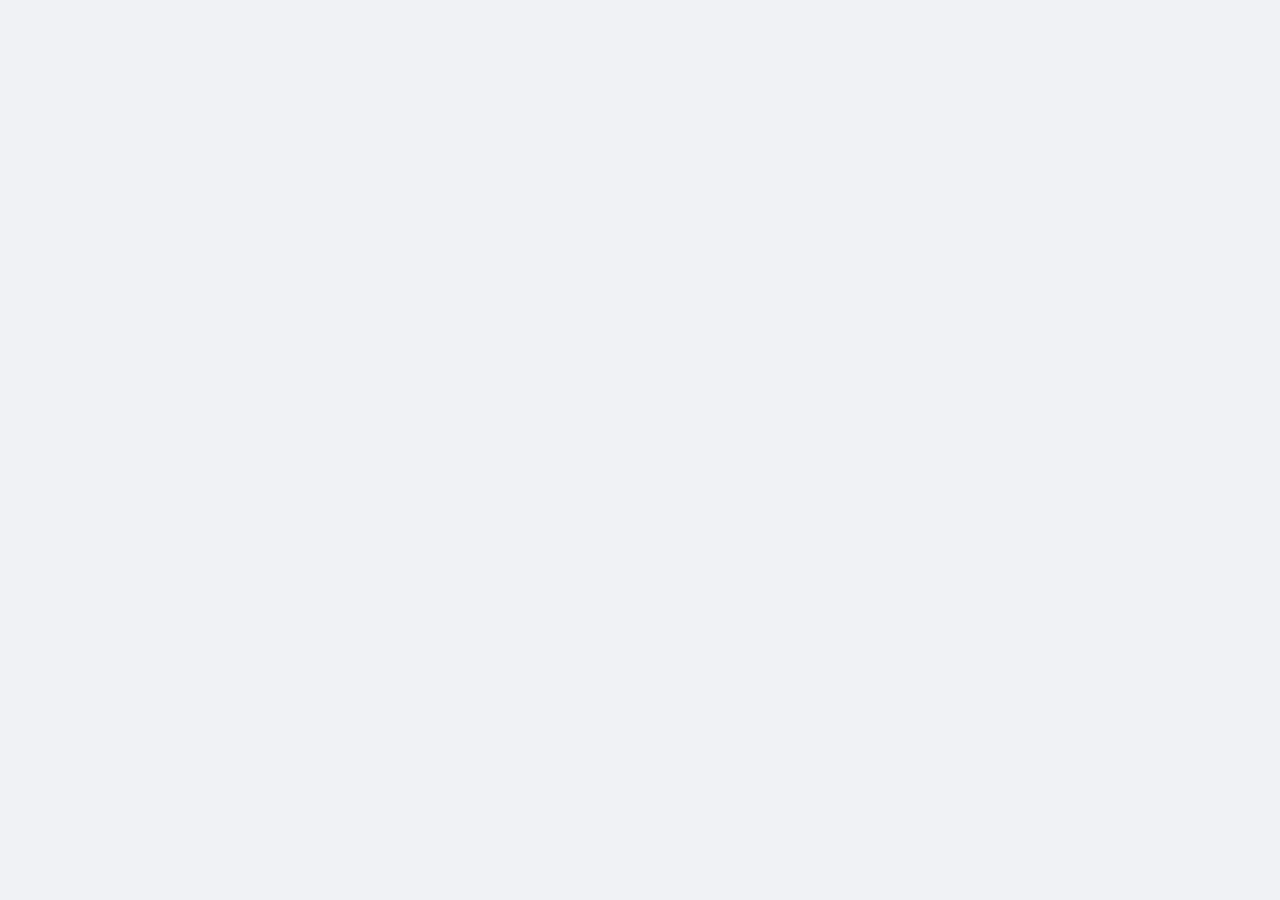
==== commit 405c7f75: "cache: nuclear cleanup — Service Worker unregister + CacheStorage clear + dynamic Date.now() для все" ====
--- a/index.html
+++ b/index.html
@@ -4,7 +4,27 @@
     <meta charset="UTF-8">
     <meta name="viewport" content="width=device-width, initial-scale=1.0, maximum-scale=1.0, user-scalable=no">
     <title>Deutsch Lernspiel</title>
-    <script>window.location.href='app.html';</script>
+    <meta http-equiv="Cache-Control" content="no-cache, no-store, must-revalidate">
+    <meta http-equiv="Pragma" content="no-cache">
+    <meta http-equiv="Expires" content="0">
+    <script>
+    // Nuclear cache cleanup: unregister service workers + clear CacheStorage,
+    // then redirect to app.html with a fresh timestamp so nothing can be served
+    // from an old browser cache.
+    (async function(){
+      try{
+        if('serviceWorker' in navigator){
+          const regs=await navigator.serviceWorker.getRegistrations();
+          for(const r of regs) try{await r.unregister();}catch(e){}
+        }
+        if('caches' in window){
+          const keys=await caches.keys();
+          for(const k of keys) try{await caches.delete(k);}catch(e){}
+        }
+      }catch(e){}
+      window.location.replace('app.html?t='+Date.now());
+    })();
+    </script>
     <style>
         /* Reset и базовые стили для мобильных */
         * {
@@ -977,7 +997,6 @@
     {german: "die Vorstellung", russian: "представление", id: "vorstellung", article: "die", word: "Vorstellung"},
     {german: "der Vorteil", russian: "преимущество", id: "vorteil", article: "der", word: "Vorteil"},
     {german: "die Wärme", russian: "тепло", id: "waerme", article: "die", word: "Wärme"},
-    {german: "die Waffe", russian: "оружие", id: "waffe", article: "die", word: "Waffe"},
     {german: "die Wahrheit", russian: "правда", id: "wahrheit", article: "die", word: "Wahrheit"},
     {german: "die Ware", russian: "товар", id: "ware", article: "die", word: "Ware"},
     {german: "die Wartung", russian: "обслуживание", id: "wartung", article: "die", word: "Wartung"},
@@ -1090,7 +1109,6 @@
     {german: "die Pause", russian: "перемена", id: "pause", article: "die", word: "Pause"},
     {german: "der Schriftsteller", russian: "писатель", id: "schriftsteller", article: "der", word: "Schriftsteller"},
     {german: "die Weltgeschichte", russian: "мировая история", id: "weltgeschichte", article: "die", word: "Weltgeschichte"},
-    {german: "das Arschloch", russian: "козел (вульг.)", id: "arschloch", article: "das", word: "Arschloch"},
     {german: "der Politiker", russian: "политик", id: "politiker", article: "der", word: "Politiker"},
     {german: "der Schulausflug", russian: "школьная экскурсия", id: "schulausflug", article: "der", word: "Schulausflug"},
     {german: "der Wald", russian: "лес", id: "wald", article: "der", word: "Wald"},
@@ -1768,8 +1786,6 @@
     {german: "schimpfen", russian: "ругаться", id: "schimpfen", word: "schimpfen"},
     {german: "woher", russian: "откуда", id: "woher", word: "woher"},
     {german: "bestimmt", russian: "определенно", id: "bestimmt", word: "bestimmt"},
-    {german: "bepissen", russian: "обмочиться (вульг.)", id: "bepissen", word: "bepissen"},
-    {german: "blutig", russian: "окровавленный", id: "blutig", word: "blutig"},
     {german: "erschöpft", russian: "изнуренный", id: "erschoepft", word: "erschöpft"},
     {german: "irgendwie", russian: "как-то", id: "irgendwie", word: "irgendwie"},
     {german: "glücklich", russian: "счастливый", id: "gluecklich", word: "glücklich"},
@@ -1831,7 +1847,6 @@
     {german: "springen", russian: "прыгать", id: "springen", word: "springen"},
     {german: "mitkriegen", russian: "заметить (разг.)", id: "mitkriegen", word: "mitkriegen"},
     {german: "weit", russian: "далекий", id: "weit", word: "weit"},
-    {german: "vollgepisst", russian: "обоссанный (вульг.)", id: "vollgepisst", word: "vollgepisst"},
     {german: "beantworten", russian: "отвечать на", id: "beantworten", word: "beantworten"},
     {german: "toll", russian: "здорово", id: "toll", word: "toll"},
     {german: "am besten", russian: "лучше всего", id: "am_besten", word: "am besten"},
@@ -1886,7 +1901,6 @@
     {german: "austrinken", russian: "допивать", id: "austrinken", word: "austrinken"},
     {german: "erstens", russian: "во-первых", id: "erstens", word: "erstens"},
     {german: "zweitens", russian: "во-вторых", id: "zweitens", word: "zweitens"},
-    {german: "scheißegal", russian: "абсолютно безразлично", id: "scheissegal", word: "scheißegal"},
     {german: "genau", russian: "точно", id: "genau", word: "genau"},
     {german: "bestehen", russian: "состоять, выдерживать", id: "bestehen", word: "bestehen"},
     {german: "offenbar", russian: "очевидно", id: "offenbar", word: "offenbar"},
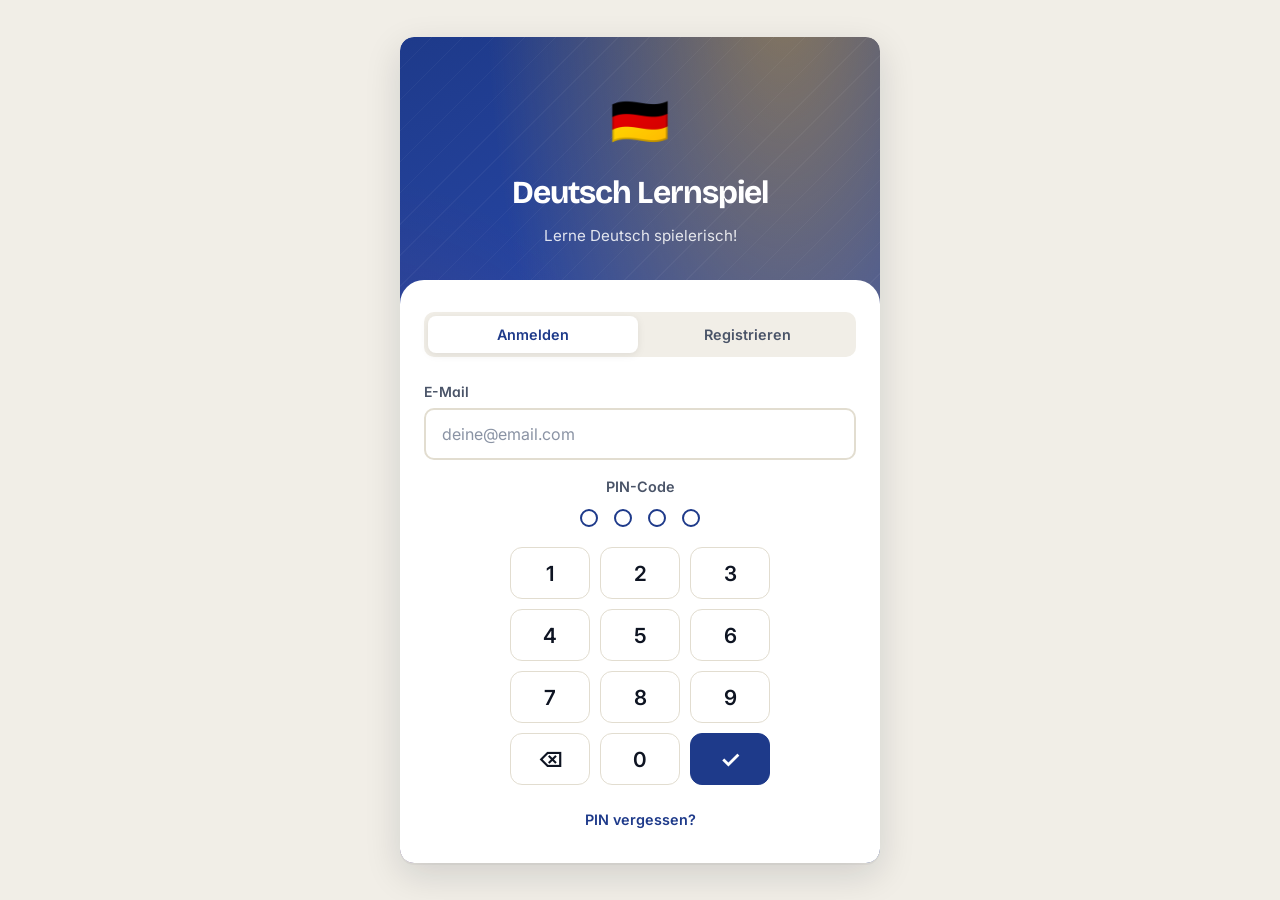
==== commit 3a829627: "Bulletproof cache-bust: minimal index.html + restore css/style.css alias index.html previously bundl" ====
--- a/index.html
+++ b/index.html
@@ -1,2775 +1,55 @@
-<!DOCTYPE html>
-<html lang="de">
-<head>
-    <meta charset="UTF-8">
-    <meta name="viewport" content="width=device-width, initial-scale=1.0, maximum-scale=1.0, user-scalable=no">
-    <title>Deutsch Lernspiel</title>
-    <meta http-equiv="Cache-Control" content="no-cache, no-store, must-revalidate">
-    <meta http-equiv="Pragma" content="no-cache">
-    <meta http-equiv="Expires" content="0">
-    <script>
-    // Nuclear cache cleanup: unregister service workers + clear CacheStorage,
-    // then redirect to app.html with a fresh timestamp so nothing can be served
-    // from an old browser cache.
-    (async function(){
-      try{
-        if('serviceWorker' in navigator){
-          const regs=await navigator.serviceWorker.getRegistrations();
-          for(const r of regs) try{await r.unregister();}catch(e){}
-        }
-        if('caches' in window){
-          const keys=await caches.keys();
-          for(const k of keys) try{await caches.delete(k);}catch(e){}
-        }
-      }catch(e){}
-      window.location.replace('app.html?t='+Date.now());
-    })();
-    </script>
-    <style>
-        /* Reset и базовые стили для мобильных */
-        * {
-            box-sizing: border-box;
-            margin: 0;
-            padding: 0;
-            -webkit-tap-highlight-color: transparent;
-        }
-
-        body { 
-            font-family: -apple-system, BlinkMacSystemFont, 'Segoe UI', Roboto, Oxygen, Ubuntu, Cantarell, sans-serif; 
-            margin: 0;
-            padding: 10px;
-            background: linear-gradient(135deg, #f5f7fa 0%, #c3cfe2 100%);
-            min-height: 100vh;
-            line-height: 1.4;
-        }
-        
-        .container { 
-            max-width: 100%; 
-            margin: 0 auto; 
-            background: white; 
-            padding: 15px; 
-            border-radius: 12px; 
-            box-shadow: 0 4px 15px rgba(0,0,0,0.1);
-        }
-        
-        h1 { 
-            text-align: center; 
-            color: #333; 
-            margin-bottom: 15px;
-            font-size: 1.4em;
-            font-weight: 600;
-        }
-        
-        h2 {
-            font-size: 1.2em;
-            margin-bottom: 12px;
-            color: #444;
-        }
-        
-        h3 {
-            font-size: 1.1em;
-            margin: 12px 0 8px;
-            color: #555;
-        }
-        
-        .section { 
-            margin: 15px 0; 
-            padding: 15px; 
-            border: 1px solid #e0e0e0; 
-            border-radius: 8px; 
-            background: #f9f9f9;
-        }
-        
-        /* НЕЙТРАЛЬНЫЕ КНОПКИ В МЕНЮ */
-        .menu-btn { 
-            padding: 12px 16px; 
-            margin: 6px; 
-            cursor: pointer; 
-            border: none;
-            border-radius: 8px;
-            background: #6c757d; /* Нейтральный серый */
-            color: white;
-            font-weight: 600;
-            font-size: 14px;
-            transition: all 0.2s ease;
-            min-height: 44px;
-        }
-        
-        .menu-btn.active { 
-            background: #4CAF50; /* Зеленый при выборе */
-        }
-        
-        .menu-btn:active {
-            transform: scale(0.96);
-        }
-        
-        .filter-btn { 
-            background: #6c757d; 
-            font-size: 13px;
-            padding: 10px 14px;
-        }
-        
-        .filter-btn.active {
-            background: #2196F3;
-        }
-        
-        input, select { 
-            padding: 12px; 
-            margin: 8px 0; 
-            border: 1px solid #ddd;
-            border-radius: 6px;
-            width: 100%;
-            font-size: 16px;
-            min-height: 44px;
-        }
-        
-        #quiz, #result { 
-            display: none; 
-            text-align: center; 
-        }
-        
-        #answers button { 
-            display: block; 
-            width: 100%; 
-            margin: 8px 0; 
-            background: #666;
-            font-size: 16px;
-            padding: 16px;
-            color: white;
-            border: none;
-            border-radius: 8px;
-            cursor: pointer;
-        }
-
-        #answers button:active {
-            transform: scale(0.98);
-        }
-
-        /* Кнопки в ряд */
-        .button-row {
-            display: flex;
-            flex-wrap: wrap;
-            gap: 6px;
-            margin: 10px 0;
-        }
-
-        .button-row button {
-            flex: 1;
-            min-width: calc(50% - 6px);
-        }
-        
-        /* Адаптивные кнопки статуса изучения */
-        .learning-status {
-            display: flex;
-            flex-direction: column;
-            gap: 10px;
-            margin: 20px 0;
-            padding: 15px;
-            background: white;
-            border-radius: 10px;
-            border: 2px solid #e0e0e0;
-        }
-        
-        .status-btn {
-            padding: 14px 16px;
-            border: 2px solid #e0e0e0;
-            border-radius: 8px;
-            background: white;
-            cursor: pointer;
-            display: flex;
-            align-items: center;
-            justify-content: center;
-            gap: 10px;
-            font-weight: 600;
-            font-size: 16px;
-            width: 100%;
-            color: #333;
-            min-height: 50px;
-        }
-        
-        .status-btn:active {
-            transform: scale(0.98);
-        }
-        
-        /* Цвета для статусов */
-        .word-learned {
-            border-color: #4CAF50;
-            background: #4CAF50;
-            color: white;
-        }
-        
-        .article-learned {
-            border-color: #2196F3;
-            background: #2196F3;
-            color: white;
-        }
-        
-        .status-icon {
-            font-size: 18px;
-            font-weight: bold;
-            min-width: 20px;
-            text-align: center;
-        }
-        
-        /* Прогресс бар */
-        .progress-bar {
-            width: 100%;
-            height: 8px;
-            background: #e0e0e0;
-            border-radius: 4px;
-            margin: 15px 0;
-            overflow: hidden;
-        }
-        
-        .progress-fill {
-            height: 100%;
-            background: linear-gradient(90deg, #4CAF50, #8BC34A);
-            width: 0%;
-            transition: width 0.5s ease;
-        }
-        
-        /* ИСПРАВЛЕННОЕ ОТОБРАЖЕНИЕ СЛОВА - АРТИКЛЬ СЛЕВА */
-        #wordDisplay {
-            display: flex;
-            flex-direction: column;
-            align-items: center;
-            gap: 10px;
-            margin: 20px 0;
-            padding: 20px;
-            background: white;
-            border-radius: 10px;
-            border: 2px solid #e0e0e0;
-        }
-        
-        .word-container {
-            display: flex;
-            align-items: center;
-            gap: 10px;
-            justify-content: center;
-            flex-wrap: wrap;
-        }
-        
-        .article-display {
-            font-size: 2em;
-            font-weight: bold;
-            color: #333;
-        }
-        
-        .word-text {
-            font-size: 1.8em;
-            font-weight: bold;
-            color: #333;
-            text-align: center;
-            word-break: break-word;
-        }
-        
-        .correct-answer {
-            font-size: 1.2em;
-            font-weight: bold;
-            color: #22c55e;
-        }
-        
-        /* Навигационные кнопки */
-        .navigation-buttons {
-            display: flex;
-            flex-direction: column;
-            gap: 10px;
-            margin-top: 20px;
-        }
-        
-        .back-btn {
-            background: #6c757d;
-        }
-        
-        .stats-btn {
-            background: #17a2b8;
-        }
-        
-        /* Информационные блоки */
-        .info-bar {
-            background: #e3f2fd;
-            border-radius: 8px;
-            padding: 10px 15px;
-            margin-bottom: 15px;
-            text-align: center;
-            font-weight: 600;
-            font-size: 14px;
-        }
-        
-        .learned-words-info {
-            background: #e8f5e8;
-            border: 1px solid #4CAF50;
-            border-radius: 8px;
-            padding: 12px;
-            margin: 12px 0;
-            text-align: center;
-            font-size: 14px;
-            font-weight: 600;
-        }
-
-        /* Настройки 25 кадра */
-        .subliminal-settings {
-            background: #f8f9fa;
-            border-radius: 8px;
-            padding: 12px;
-            margin: 10px 0;
-            border: 1px solid #e9ecef;
-        }
-
-        .subliminal-toggle {
-            display: flex;
-            align-items: center;
-            gap: 10px;
-            font-size: 14px;
-        }
-
-        .subliminal-toggle input {
-            width: 20px;
-            height: 20px;
-            margin: 0;
-        }
-
-        /* Счетчик посещений */
-        .visit-counter {
-            text-align: center;
-            margin-top: 10px;
-            color: #666;
-            font-size: 11px;
-        }
-        
-        /* УЛУЧШЕННЫЕ СТИЛИ ДЛЯ 25-ГО КАДРА */
-        .subliminal-frame {
-            position: fixed;
-            top: 0;
-            left: 0;
-            width: 100%;
-            height: 100%;
-            background: rgba(0, 0, 0, 0.95);
-            color: white;
-            display: flex;
-            flex-direction: column;
-            align-items: center;
-            justify-content: center;
-            z-index: 10000;
-            opacity: 0;
-            transition: opacity 0.05s ease;
-            pointer-events: none;
-            padding: 20px;
-        }
-
-        .subliminal-frame.visible {
-            opacity: 1;
-        }
-
-        .subliminal-content {
-            display: flex;
-            flex-direction: column;
-            align-items: center;
-            gap: 20px;
-            width: 90%;
-            max-width: 300px;
-        }
-
-        .subliminal-combined {
-            font-size: 2.5em;
-            color: #4CAF50;
-            text-align: center;
-            line-height: 1.2;
-            font-weight: 700;
-        }
-
-        .subliminal-translation {
-            font-size: 1.6em;
-            color: #FF9800;
-            text-align: center;
-            font-style: italic;
-        }
-
-        /* Анимация появления */
-        @keyframes subliminalFlash {
-            0% { opacity: 0; transform: scale(0.9); }
-            50% { opacity: 1; transform: scale(1.02); }
-            100% { opacity: 0; transform: scale(0.95); }
-        }
-
-        .subliminal-frame.visible .subliminal-content {
-            animation: subliminalFlash 0.04s ease;
-        }
-
-        /* Медиа-запросы для мобильных */
-        @media (max-width: 480px) {
-            .container {
-                padding: 10px;
-            }
-            
-            .section {
-                padding: 12px;
-                margin: 10px 0;
-            }
-            
-            .menu-btn {
-                padding: 14px 12px;
-                margin: 4px;
-                font-size: 14px;
-            }
-            
-            .word-text {
-                font-size: 1.6em;
-            }
-            
-            .article-display {
-                font-size: 1.6em;
-            }
-            
-            .subliminal-combined {
-                font-size: 2em;
-            }
-            
-            .subliminal-translation {
-                font-size: 1.4em;
-            }
-        }
-
-        @media (min-width: 768px) {
-            .container {
-                max-width: 600px;
-            }
-        }
-    </style>
-</head>
-<body>
-    <div class="container">
-        <h1>🇩🇪 Deutsch Lernspiel</h1>
-        
-        <div id="info" class="info-bar"></div>
-        
-        <div id="nameBox" class="section">
-            <h2>Spieler Name</h2>
-            <input type="text" id="playerName" placeholder="Dein Name">
-            <button class="menu-btn" onclick="saveName()">Name speichern</button>
-        </div>
-        
-        <div id="menu" class="section" style="display:none">
-            <h2>Einstellungen</h2>
-            
-            <div id="learnedWordsInfo" class="learned-words-info" style="display:none">
-                <strong>Gelernte Wörter: <span id="learnedCount">0</span> | Gelernte Artikel: <span id="learnedArticlesCount">0</span></strong>
-            </div>
-            
-            <div>
-                <h3>Sprache / Language:</h3>
-                <div class="button-row">
-                    <button class="menu-btn active" id="langRu" onclick="setLang('ru')">Русский</button>
-                </div>
-            </div>
-            
-            <div>
-                <h3>Spielmodus:</h3>
-                <div class="button-row">
-                    <button class="menu-btn active" id="modeArticle" onclick="setMode('article')">Artikel wählen</button>
-                    <button class="menu-btn" id="modeDeToL1" onclick="setMode('de_to_l1')">Deutsch → Übersetzung</button>
-                    <button class="menu-btn" id="modeL1ToDe" onclick="setMode('l1_to_de')">Übersetzung → Deutsch</button>
-                </div>
-            </div>
-            
-            <div>
-                <h3>Wörter Filter:</h3>
-                <div class="button-row">
-                    <button class="menu-btn filter-btn active" id="filterAll" onclick="setWordFilter('all')">Alle Wörter</button>
-                    <button class="menu-btn filter-btn" id="filterUnlearned" onclick="setWordFilter('unlearned')">Noch nicht gelernt</button>
-                    <button class="menu-btn filter-btn" id="filterNoArticle" onclick="setWordFilter('no_article')">Artikel nicht gelernt</button>
-                    <button class="menu-btn filter-btn" id="filterNoWord" onclick="setWordFilter('no_word')">Wörter nicht gelernt</button>
-                </div>
-            </div>
-            
-            <div>
-                <h3>Quiz-Typ:</h3>
-                <div class="button-row">
-                    <button class="menu-btn" id="quizNouns" onclick="setQuizType('nouns')">Nur Substantive</button>
-                    <button class="menu-btn active" id="quizOther" onclick="setQuizType('other')">Nur andere Wörter</button>
-                    <button class="menu-btn" id="quizAll" onclick="setQuizType('all')">Alle Wörter</button>
-                </div>
-            </div>
-            
-            <div id="wordCountInfo"></div>
-            
-            <div>
-                <h3>Anzahl Fragen:</h3>
-                <input type="number" id="qCount" value="10" min="5" max="100">
-            </div>
-
-            <div class="subliminal-settings">
-                <div class="subliminal-toggle">
-                    <input type="checkbox" id="subliminalToggle" checked>
-                    <span>25. Frame Technologie (Unterbewusstes Lernen)</span>
-                </div>
-            </div>
-            
-            <div id="statsBox"></div>
-            
-            <div class="navigation-buttons">
-                <button class="menu-btn stats-btn" onclick="showStats()">📊 Meine Statistik</button>
-                <button class="menu-btn" onclick="repeatLastQuiz()" style="background: #FF9800;">Letztes Quiz wiederholen 🔄</button>
-                <button class="menu-btn" onclick="repeatUnlearned()" style="background: #9C27B0;">Nur Ungeübte wiederholen 📚</button>
-                <button class="menu-btn" onclick="startQuiz()" style="background: #FF5722;">Quiz starten! 🚀</button>
-            </div>
-
-            <div class="visit-counter">
-                Besucher heute: <span id="dailyVisits">0</span> | Gesamt: <span id="totalVisits">0</span>
-            </div>
-        </div>
-        
-        <div id="quiz" class="section">
-            <h2>Quiz</h2>
-            <div id="question"></div>
-            <div id="wordDisplay">
-                <!-- ИСПРАВЛЕННОЕ ОТОБРАЖЕНИЕ - АРТИКЛЬ СЛЕВА ОТ СЛОВА -->
-                <div class="word-container">
-                    <div id="articleDisplay" class="article-display"></div>
-                    <div id="word" class="word-text"></div>
-                </div>
-                <div id="correctAnswerDisplay" class="correct-answer"></div>
-            </div>
-            <div id="translationBox" style="font-style: italic; margin: 12px 0; font-size: 1.1em;"></div>
-            <div id="answers"></div>
-            
-            <div class="learning-status">
-                <button class="status-btn" id="wordLearnedBtn" onclick="toggleWordLearned()">
-                    <span class="status-icon" id="wordLearnedIcon">□</span> 
-                    <span class="status-text">Wort als gelernt markieren</span>
-                </button>
-                <button class="status-btn" id="articleLearnedBtn" onclick="toggleArticleLearned()">
-                    <span class="status-icon" id="articleLearnedIcon">□</span> 
-                    <span class="status-text">Artikel als gelernt markieren</span>
-                </button>
-            </div>
-            
-            <div class="progress-bar">
-                <div class="progress-fill" id="progressFill"></div>
-            </div>
-            
-            <div class="navigation-buttons">
-                <button class="menu-btn back-btn" onclick="backToMenu()">← Zurück</button>
-                <div id="progress" style="font-weight: bold; font-size: 1em; padding: 12px;">Frage <span id="currentQuestion">1</span> von <span id="totalQuestions">10</span></div>
-            </div>
-        </div>
-        
-        <div id="result" class="section">
-            <h2>Ergebnis</h2>
-            <div id="score" style="font-size: 1.5em; margin: 20px 0;"></div>
-            
-            <div id="resultStats" style="margin: 20px 0;"></div>
-            
-            <div class="navigation-buttons">
-                <button class="menu-btn back-btn" onclick="backToMenu()">← Zurück zum Menü</button>
-                <button class="menu-btn" onclick="repeatSameWords()" style="background: #FF9800;">Selbe Wörter wiederholen 🔄</button>
-                <button class="menu-btn" onclick="restart()">Neues Spiel</button>
-            </div>
-        </div>
-
-        <div id="stats" class="section" style="display:none">
-            <h2>📊 Meine Statistik</h2>
-            <div id="detailedStats"></div>
-            <div class="navigation-buttons">
-                <button class="menu-btn back-btn" onclick="backToMenu()">← Zurück</button>
-            </div>
-        </div>
-    </div>
-
-    <!-- 25-Й КАДР -->
-    <div id="subliminalFrame" class="subliminal-frame">
-        <div class="subliminal-content">
-            <div id="subliminalCombined" class="subliminal-combined"></div>
-            <div id="subliminalTranslation" class="subliminal-translation"></div>
-        </div>
-    </div>
-
-    <script>
-// Версия приложения для сброса кеша
-const APP_VERSION = '1.5';
-
-// Game state
-let lang = 'ru';
-let mode = 'article';
-let index = 0;
-let score = 0;
-let words = [];
-let filteredWords = [];
-let quizWords = [];
-let playerName = '';
-let playerId = '';
-let wordFilter = 'all';
-let quizType = 'other'; // 'nouns', 'other', 'all'
-let learnedWords = [];
-let learnedArticles = [];
-let startTime = Date.now();
-let lastQuizWords = [];
-
-// Настройки 25-го кадра
-let subliminalEnabled = true;
-let subliminalDuration = 40;
-
-// Глобальная статистика и посещения
-let globalStats = JSON.parse(localStorage.getItem('globalStats') || '{"users": {}, "onlineUsers": {}, "visits": {"daily": 0, "total": 0, "lastVisit": ""}}');
-let onlineUsers = globalStats.onlineUsers;
-
-// ==============================================
-// ⭐⭐⭐ СЛОВАРЬ - ВСЕ СЛОВА ИЗ ФАЙЛА ⭐⭐⭐
-// ==============================================
-
-// СУЩЕСТВИТЕЛЬНЫЕ С АРТИКЛЯМИ
-const nounsDictionary = [
-    {german: "der Mann", russian: "мужчина", id: "mann", article: "der", word: "Mann"},
-    {german: "die Frau", russian: "женщина", id: "frau", article: "die", word: "Frau"},
-    {german: "das Kind", russian: "ребенок", id: "kind", article: "das", word: "Kind"},
-    {german: "das Mädchen", russian: "девочка", id: "maedchen", article: "das", word: "Mädchen"},
-    {german: "der Junge", russian: "мальчик", id: "junge", article: "der", word: "Junge"},
-    {german: "der Vater", russian: "отец", id: "vater", article: "der", word: "Vater"},
-    {german: "die Mutter", russian: "мать", id: "mutter", article: "die", word: "Mutter"},
-    {german: "der Sohn", russian: "сын", id: "sohn", article: "der", word: "Sohn"},
-    {german: "die Tochter", russian: "дочь", id: "tochter", article: "die", word: "Tochter"},
-    {german: "der Bruder", russian: "брат", id: "bruder", article: "der", word: "Bruder"},
-    {german: "die Schwester", russian: "сестра", id: "schwester", article: "die", word: "Schwester"},
-    {german: "die Eltern", russian: "родители", id: "eltern", article: "die", word: "Eltern"},
-    {german: "der Opa", russian: "дедушка", id: "opa", article: "der", word: "Opa"},
-    {german: "die Oma", russian: "бабушка", id: "oma", article: "die", word: "Oma"},
-    {german: "der Onkel", russian: "дядя", id: "onkel", article: "der", word: "Onkel"},
-    {german: "die Tante", russian: "тетя", id: "tante", article: "die", word: "Tante"},
-    {german: "der Cousin", russian: "кузен", id: "cousin", article: "der", word: "Cousin"},
-    {german: "die Cousine", russian: "кузина", id: "cousine", article: "die", word: "Cousine"},
-    {german: "der Freund", russian: "друг", id: "freund", article: "der", word: "Freund"},
-    {german: "die Freundin", russian: "подруга", id: "freundin", article: "die", word: "Freundin"},
-    {german: "der Mensch", russian: "человек", id: "mensch", article: "der", word: "Mensch"},
-    {german: "der Name", russian: "имя", id: "name", article: "der", word: "Name"},
-    {german: "die Adresse", russian: "адрес", id: "adresse", article: "die", word: "Adresse"},
-    {german: "der Beruf", russian: "профессия", id: "beruf", article: "der", word: "Beruf"},
-    {german: "die Familie", russian: "семья", id: "familie", article: "die", word: "Familie"},
-    {german: "die Hochzeit", russian: "свадьба", id: "hochzeit", article: "die", word: "Hochzeit"},
-    {german: "der Körper", russian: "тело", id: "koerper", article: "der", word: "Körper"},
-    {german: "der Kopf", russian: "голова", id: "kopf", article: "der", word: "Kopf"},
-    {german: "das Gesicht", russian: "лицо", id: "gesicht", article: "das", word: "Gesicht"},
-    {german: "das Haar", russian: "волосы", id: "haar", article: "das", word: "Haar"},
-    {german: "das Auge", russian: "глаз", id: "auge", article: "das", word: "Auge"},
-    {german: "die Nase", russian: "нос", id: "nase", article: "die", word: "Nase"},
-    {german: "der Mund", russian: "рот", id: "mund", article: "der", word: "Mund"},
-    {german: "das Ohr", russian: "ухо", id: "ohr", article: "das", word: "Ohr"},
-    {german: "der Hals", russian: "шея", id: "hals", article: "der", word: "Hals"},
-    {german: "der Arm", russian: "рука", id: "arm", article: "der", word: "Arm"},
-    {german: "die Hand", russian: "кисть руки", id: "hand", article: "die", word: "Hand"},
-    {german: "der Finger", russian: "палец", id: "finger", article: "der", word: "Finger"},
-    {german: "das Bein", russian: "нога", id: "bein", article: "das", word: "Bein"},
-    {german: "der Fuß", russian: "ступня", id: "fuss", article: "der", word: "Fuß"},
-    {german: "das Herz", russian: "сердце", id: "herz", article: "das", word: "Herz"},
-    {german: "der Zahn", russian: "зуб", id: "zahn", article: "der", word: "Zahn"},
-    {german: "der Arzt", russian: "врач", id: "arzt", article: "der", word: "Arzt"},
-    {german: "das Krankenhaus", russian: "больница", id: "krankenhaus", article: "das", word: "Krankenhaus"},
-    {german: "der Schmerz", russian: "боль", id: "schmerz", article: "der", word: "Schmerz"},
-    {german: "die Erkältung", russian: "простуда", id: "erkaeltung", article: "die", word: "Erkältung"},
-    {german: "das Fieber", russian: "температура", id: "fieber", article: "das", word: "Fieber"},
-    {german: "die Tablette", russian: "таблетка", id: "tablette", article: "die", word: "Tablette"},
-    {german: "die Medizin", russian: "лекарство", id: "medizin", article: "die", word: "Medizin"},
-    {german: "das Haus", russian: "дом", id: "haus", article: "das", word: "Haus"},
-    {german: "die Wohnung", russian: "квартира", id: "wohnung", article: "die", word: "Wohnung"},
-    {german: "das Zimmer", russian: "комната", id: "zimmer", article: "das", word: "Zimmer"},
-    {german: "die Küche", russian: "кухня", id: "kueche", article: "die", word: "Küche"},
-    {german: "das Bad", russian: "ванная", id: "bad", article: "das", word: "Bad"},
-    {german: "das Wohnzimmer", russian: "гостиная", id: "wohnzimmer", article: "das", word: "Wohnzimmer"},
-    {german: "das Schlafzimmer", russian: "спальня", id: "schlafzimmer", article: "das", word: "Schlafzimmer"},
-    {german: "der Flur", russian: "коридор", id: "flur", article: "der", word: "Flur"},
-    {german: "der Balkon", russian: "балкон", id: "balkon", article: "der", word: "Balkon"},
-    {german: "die Tür", russian: "дверь", id: "tuer", article: "die", word: "Tür"},
-    {german: "das Fenster", russian: "окно", id: "fenster", article: "das", word: "Fenster"},
-    {german: "die Wand", russian: "стена", id: "wand", article: "die", word: "Wand"},
-    {german: "der Tisch", russian: "стол", id: "tisch", article: "der", word: "Tisch"},
-    {german: "der Stuhl", russian: "стул", id: "stuhl", article: "der", word: "Stuhl"},
-    {german: "der Sessel", russian: "кресло", id: "sessel", article: "der", word: "Sessel"},
-    {german: "das Sofa", russian: "диван", id: "sofa", article: "das", word: "Sofa"},
-    {german: "der Schrank", russian: "шкаф", id: "schrank", article: "der", word: "Schrank"},
-    {german: "das Regal", russian: "полка", id: "regal", article: "das", word: "Regal"},
-    {german: "das Bett", russian: "кровать", id: "bett", article: "das", word: "Bett"},
-    {german: "die Lampe", russian: "лампа", id: "lampe", article: "die", word: "Lampe"},
-    {german: "der Spiegel", russian: "зеркало", id: "spiegel", article: "der", word: "Spiegel"},
-    {german: "das Bild", russian: "картина", id: "bild", article: "das", word: "Bild"},
-    {german: "der Kühlschrank", russian: "холодильник", id: "kuehlschrank", article: "der", word: "Kühlschrank"},
-    {german: "der Herd", russian: "плита", id: "herd", article: "der", word: "Herd"},
-    {german: "das Essen", russian: "еда", id: "essen", article: "das", word: "Essen"},
-    {german: "das Getränk", russian: "напиток", id: "getraenk", article: "das", word: "Getränk"},
-    {german: "das Frühstück", russian: "завтрак", id: "fruehstueck", article: "das", word: "Frühstück"},
-    {german: "das Mittagessen", russian: "обед", id: "mittagessen", article: "das", word: "Mittagessen"},
-    {german: "das Abendessen", russian: "ужин", id: "abendessen", article: "das", word: "Abendessen"},
-    {german: "das Brot", russian: "хлеб", id: "brot", article: "das", word: "Brot"},
-    {german: "die Butter", russian: "масло", id: "butter", article: "die", word: "Butter"},
-    {german: "der Käse", russian: "сыр", id: "kaese", article: "der", word: "Käse"},
-    {german: "die Wurst", russian: "колбаса", id: "wurst", article: "die", word: "Wurst"},
-    {german: "das Ei", russian: "яйцо", id: "ei", article: "das", word: "Ei"},
-    {german: "der Joghurt", russian: "йогурт", id: "joghurt", article: "der", word: "Joghurt"},
-    {german: "die Milch", russian: "молоко", id: "milch", article: "die", word: "Milch"},
-    {german: "das Fleisch", russian: "мясо", id: "fleisch", article: "das", word: "Fleisch"},
-    {german: "der Fisch", russian: "рыба", id: "fisch", article: "der", word: "Fisch"},
-    {german: "das Gemüse", russian: "овощи", id: "gemuese", article: "das", word: "Gemüse"},
-    {german: "die Kartoffel", russian: "картофель", id: "kartoffel", article: "die", word: "Kartoffel"},
-    {german: "die Tomate", russian: "помидор", id: "tomate", article: "die", word: "Tomate"},
-    {german: "der Salat", russian: "салат", id: "salat", article: "der", word: "Salat"},
-    {german: "das Obst", russian: "фрукты", id: "obst", article: "das", word: "Obst"},
-    {german: "der Apfel", russian: "яблоко", id: "apfel", article: "der", word: "Apfel"},
-    {german: "die Banane", russian: "банан", id: "banane", article: "die", word: "Banane"},
-    {german: "die Orange", russian: "апельсин", id: "orange", article: "die", word: "Orange"},
-    {german: "die Zitrone", russian: "лимон", id: "zitrone", article: "die", word: "Zitrone"},
-    {german: "das Wasser", russian: "вода", id: "wasser", article: "das", word: "Wasser"},
-    {german: "der Kaffee", russian: "кофе", id: "kaffee", article: "der", word: "Kaffee"},
-    {german: "der Tee", russian: "чай", id: "tee", article: "der", word: "Tee"},
-    {german: "der Saft", russian: "сок", id: "saft", article: "der", word: "Saft"},
-    {german: "das Bier", russian: "пиво", id: "bier", article: "das", word: "Bier"},
-    {german: "der Wein", russian: "вино", id: "wein", article: "der", word: "Wein"},
-    {german: "die Kleidung", russian: "одежда", id: "kleidung", article: "die", word: "Kleidung"},
-    {german: "das Kleid", russian: "платье", id: "kleid", article: "das", word: "Kleid"},
-    {german: "der Rock", russian: "юбка", id: "rock", article: "der", word: "Rock"},
-    {german: "das Hemd", russian: "рубашка", id: "hemd", article: "das", word: "Hemd"},
-    {german: "das T-Shirt", russian: "футболка", id: "t-shirt", article: "das", word: "T-Shirt"},
-    {german: "der Pullover", russian: "свитер", id: "pullover", article: "der", word: "Pullover"},
-    {german: "die Jacke", russian: "куртка", id: "jacke", article: "die", word: "Jacke"},
-    {german: "der Mantel", russian: "пальто", id: "mantel", article: "der", word: "Mantel"},
-    {german: "die Hose", russian: "штаны", id: "hose", article: "die", word: "Hose"},
-    {german: "die Jeans", russian: "джинсы", id: "jeans", article: "die", word: "Jeans"},
-    {german: "der Schuh", russian: "ботинок", id: "schuh", article: "der", word: "Schuh"},
-    {german: "die Socke", russian: "носок", id: "socke", article: "die", word: "Socke"},
-    {german: "die Tasche", russian: "сумка", id: "tasche", article: "die", word: "Tasche"},
-    {german: "die Stadt", russian: "город", id: "stadt", article: "die", word: "Stadt"},
-    {german: "das Dorf", russian: "деревня", id: "dorf", article: "das", word: "Dorf"},
-    {german: "das Zentrum", russian: "центр", id: "zentrum", article: "das", word: "Zentrum"},
-    {german: "die Straße", russian: "улица", id: "strasse", article: "die", word: "Straße"},
-    {german: "der Platz", russian: "площадь", id: "platz", article: "der", word: "Platz"},
-    {german: "die Brücke", russian: "мост", id: "bruecke", article: "die", word: "Brücke"},
-    {german: "die Ampel", russian: "светофор", id: "ampel", article: "die", word: "Ampel"},
-    {german: "die Kreuzung", russian: "перекресток", id: "kreuzung", article: "die", word: "Kreuzung"},
-    {german: "der Park", russian: "парк", id: "park", article: "der", word: "Park"},
-    {german: "der Wald", russian: "лес", id: "wald", article: "der", word: "Wald"},
-    {german: "der Fluss", russian: "река", id: "fluss", article: "der", word: "Fluss"},
-    {german: "der See", russian: "озеро", id: "see", article: "der", word: "See"},
-    {german: "das Meer", russian: "море", id: "meer", article: "das", word: "Meer"},
-    {german: "die Blume", russian: "цветок", id: "blume", article: "die", word: "Blume"},
-    {german: "der Baum", russian: "дерево", id: "baum", article: "der", word: "Baum"},
-    {german: "das Wetter", russian: "погода", id: "wetter", article: "das", word: "Wetter"},
-    {german: "die Sonne", russian: "солнце", id: "sonne", article: "die", word: "Sonne"},
-    {german: "der Regen", russian: "дождь", id: "regen", article: "der", word: "Regen"},
-    {german: "der Schnee", russian: "снег", id: "schnee", article: "der", word: "Schnee"},
-    {german: "der Wind", russian: "ветер", id: "wind", article: "der", word: "Wind"},
-    {german: "die Wolke", russian: "облако", id: "wolke", article: "die", word: "Wolke"},
-    {german: "der Tag", russian: "день", id: "tag", article: "der", word: "Tag"},
-    {german: "die Woche", russian: "неделя", id: "woche", article: "die", word: "Woche"},
-    {german: "der Monat", russian: "месяц", id: "monat", article: "der", word: "Monat"},
-    {german: "das Jahr", russian: "год", id: "jahr", article: "das", word: "Jahr"},
-    {german: "die Stunde", russian: "час", id: "stunde", article: "die", word: "Stunde"},
-    {german: "die Minute", russian: "минута", id: "minute", article: "die", word: "Minute"},
-    {german: "der Morgen", russian: "утро", id: "morgen", article: "der", word: "Morgen"},
-    {german: "der Vormittag", russian: "первая половина дня", id: "vormittag", article: "der", word: "Vormittag"},
-    {german: "der Mittag", russian: "полдень", id: "mittag", article: "der", word: "Mittag"},
-    {german: "der Nachmittag", russian: "после полудня", id: "nachmittag", article: "der", word: "Nachmittag"},
-    {german: "der Abend", russian: "вечер", id: "abend", article: "der", word: "Abend"},
-    {german: "die Nacht", russian: "ночь", id: "nacht", article: "die", word: "Nacht"},
-    {german: "der Montag", russian: "понедельник", id: "montag", article: "der", word: "Montag"},
-    {german: "der Dienstag", russian: "вторник", id: "dienstag", article: "der", word: "Dienstag"},
-    {german: "der Mittwoch", russian: "среда", id: "mittwoch", article: "der", word: "Mittwoch"},
-    {german: "der Donnerstag", russian: "четверг", id: "donnerstag", article: "der", word: "Donnerstag"},
-    {german: "der Freitag", russian: "пятница", id: "freitag", article: "der", word: "Freitag"},
-    {german: "der Samstag", russian: "суббота", id: "samstag", article: "der", word: "Samstag"},
-    {german: "der Sonntag", russian: "воскресенье", id: "sonntag", article: "der", word: "Sonntag"},
-    {german: "der Frühling", russian: "весна", id: "fruehling", article: "der", word: "Frühling"},
-    {german: "der Sommer", russian: "лето", id: "sommer", article: "der", word: "Sommer"},
-    {german: "der Herbst", russian: "осень", id: "herbst", article: "der", word: "Herbst"},
-    {german: "der Winter", russian: "зима", id: "winter", article: "der", word: "Winter"},
-    {german: "die Arbeit", russian: "работа", id: "arbeit", article: "die", word: "Arbeit"},
-    {german: "das Büro", russian: "офис", id: "buro", article: "das", word: "Büro"},
-    {german: "die Schule", russian: "школа", id: "schule", article: "die", word: "Schule"},
-    {german: "die Universität", russian: "университет", id: "universitaet", article: "die", word: "Universität"},
-    {german: "der Lehrer", russian: "учитель", id: "lehrer", article: "der", word: "Lehrer"},
-    {german: "der Student", russian: "студент", id: "student", article: "der", word: "Student"},
-    {german: "das Buch", russian: "книга", id: "buch", article: "das", word: "Buch"},
-    {german: "der Kugelschreiber", russian: "ручка", id: "kugelschreiber", article: "der", word: "Kugelschreiber"},
-    {german: "der Bleistift", russian: "карандаш", id: "bleistift", article: "der", word: "Bleistift"},
-    {german: "das Papier", russian: "бумага", id: "papier", article: "das", word: "Papier"},
-    {german: "das Hobby", russian: "хобби", id: "hobby", article: "das", word: "Hobby"},
-    {german: "der Sport", russian: "спорт", id: "sport", article: "der", word: "Sport"},
-    {german: "der Fußball", russian: "футбол", id: "fussball", article: "der", word: "Fußball"},
-    {german: "die Musik", russian: "музыка", id: "musik", article: "die", word: "Musik"},
-    {german: "der Film", russian: "фильм", id: "film", article: "der", word: "Film"},
-    {german: "das Fernsehen", russian: "телевидение", id: "fernsehen", article: "das", word: "Fernsehen"},
-    {german: "das Internet", russian: "интернет", id: "internet", article: "das", word: "Internet"},
-    {german: "der Computer", russian: "компьютер", id: "computer", article: "der", word: "Computer"},
-    {german: "das Handy", russian: "мобильный телефон", id: "handy", article: "das", word: "Handy"},
-    {german: "die Farbe", russian: "цвет", id: "farbe", article: "die", word: "Farbe"},
-    {german: "das Geld", russian: "деньги", id: "geld", article: "das", word: "Geld"},
-    {german: "das Land", russian: "страна", id: "land", article: "das", word: "Land"},
-    {german: "die Sprache", russian: "язык", id: "sprache", article: "die", word: "Sprache"},
-    {german: "das Wort", russian: "слово", id: "wort", article: "das", word: "Wort"},
-    {german: "die Zeit", russian: "время", id: "zeit", article: "die", word: "Zeit"},
-    {german: "der Ort", russian: "место", id: "ort", article: "der", word: "Ort"},
-    {german: "der Weg", russian: "дорога, путь", id: "weg", article: "der", word: "Weg"},
-    {german: "das Ende", russian: "конец", id: "ende", article: "das", word: "Ende"},
-    {german: "der Anfang", russian: "начало", id: "anfang", article: "der", word: "Anfang"},
-    {german: "die Angst", russian: "страх", id: "angst", article: "die", word: "Angst"},
-    {german: "die Ruhe", russian: "покой", id: "ruhe", article: "die", word: "Ruhe"},
-    {german: "die Freiheit", russian: "свобода", id: "freiheit", article: "die", word: "Freiheit"},
-    {german: "das Glück", russian: "счастье", id: "glueck", article: "das", word: "Glück"},
-    {german: "die Hoffnung", russian: "надежда", id: "hoffnung", article: "die", word: "Hoffnung"},
-    {german: "die Bedeutung", russian: "значение", id: "bedeutung", article: "die", word: "Bedeutung"},
-    {german: "die Bedingung", russian: "условие", id: "bedingung", article: "die", word: "Bedingung"},
-    {german: "der Begriff", russian: "понятие", id: "begriff", article: "der", word: "Begriff"},
-    {german: "der Beitrag", russian: "вклад", id: "beitrag", article: "der", word: "Beitrag"},
-    {german: "der Bereich", russian: "область", id: "bereich", article: "der", word: "Bereich"},
-    {german: "der Beruf", russian: "профессия", id: "beruf_1", article: "der", word: "Beruf"},
-    {german: "die Beschreibung", russian: "описание", id: "beschreibung", article: "die", word: "Beschreibung"},
-    {german: "der Besitzer", russian: "владелец", id: "besitzer", article: "der", word: "Besitzer"},
-    {german: "der Betrieb", russian: "предприятие", id: "betrieb", article: "der", word: "Betrieb"},
-    {german: "die Beziehung", russian: "отношение", id: "beziehung", article: "die", word: "Beziehung"},
-    {german: "der Bezug", russian: "отношение, ссылка", id: "bezug", article: "der", word: "Bezug"},
-    {german: "das Bild", russian: "картина, изображение", id: "bild_1", article: "das", word: "Bild"},
-    {german: "die Bildung", russian: "образование", id: "bildung", article: "die", word: "Bildung"},
-    {german: "das Buch", russian: "книга", id: "buch_1", article: "das", word: "Buch"},
-    {german: "die Chemie", russian: "химия", id: "chemie", article: "die", word: "Chemie"},
-    {german: "die Dauer", russian: "длительность", id: "dauer", article: "die", word: "Dauer"},
-    {german: "die Definition", russian: "определение", id: "definition", article: "die", word: "Definition"},
-    {german: "die Digitalisierung", russian: "цифровизация", id: "digitalisierung", article: "die", word: "Digitalisierung"},
-    {german: "die Diode", russian: "диод", id: "diode", article: "die", word: "Diode"},
-    {german: "der Dozent", russian: "лектор", id: "dozent", article: "der", word: "Dozent"},
-    {german: "der Druck", russian: "давление", id: "druck", article: "der", word: "Druck"},
-    {german: "die Ebene", russian: "уровень", id: "ebene", article: "die", word: "Ebene"},
-    {german: "die EDV", russian: "электронная обработка данных", id: "edv", article: "die", word: "EDV"},
-    {german: "der Effekt", russian: "эффект", id: "effekt", article: "der", word: "Effekt"},
-    {german: "die Eigenschaft", russian: "свойство", id: "eigenschaft", article: "die", word: "Eigenschaft"},
-    {german: "der Einfluss", russian: "влияние", id: "einfluss", article: "der", word: "Einfluss"},
-    {german: "die Einheit", russian: "единица", id: "einheit", article: "die", word: "Einheit"},
-    {german: "die Entwicklung", russian: "развитие", id: "entwicklung", article: "die", word: "Entwicklung"},
-    {german: "der Erfolg", russian: "успех", id: "erfolg", article: "der", word: "Erfolg"},
-    {german: "das Ergebnis", russian: "результат", id: "ergebnis", article: "das", word: "Ergebnis"},
-    {german: "die Erfindung", russian: "изобретение", id: "erfindung", article: "die", word: "Erfindung"},
-    {german: "die Erfahrung", russian: "опыт", id: "erfahrung", article: "die", word: "Erfahrung"},
-    {german: "die Erkenntnis", russian: "познание", id: "erkenntnis", article: "die", word: "Erkenntnis"},
-    {german: "die Erklärung", russian: "объяснение", id: "erklaerung", article: "die", word: "Erklärung"},
-    {german: "die Fähigkeit", russian: "способность", id: "faehigkeit", article: "die", word: "Fähigkeit"},
-    {german: "die Farbe", russian: "цвет", id: "farbe_1", article: "die", word: "Farbe"},
-    {german: "der Fehler", russian: "ошибка", id: "fehler", article: "der", word: "Fehler"},
-    {german: "das Fernsehen", russian: "телевидение", id: "fernsehen_1", article: "das", word: "Fernsehen"},
-    {german: "die Fläche", russian: "площадь", id: "flaeche", article: "die", word: "Fläche"},
-    {german: "die Folge", russian: "последствие", id: "folge", article: "die", word: "Folge"},
-    {german: "die Form", russian: "форма", id: "form", article: "die", word: "Form"},
-    {german: "die Forschung", russian: "исследование", id: "forschung", article: "die", word: "Forschung"},
-    {german: "die Freiheit", russian: "свобода", id: "freiheit_1", article: "die", word: "Freiheit"},
-    {german: "die Frequenz", russian: "частота", id: "frequenz", article: "die", word: "Frequenz"},
-    {german: "die Funktion", russian: "функция", id: "funktion", article: "die", word: "Funktion"},
-    {german: "die Gefahr", russian: "опасность", id: "gefahr", article: "die", word: "Gefahr"},
-    {german: "das Gegenteil", russian: "противоположность", id: "gegenteil", article: "das", word: "Gegenteil"},
-    {german: "das Gehalt", russian: "зарплата", id: "gehalt", article: "das", word: "Gehalt"},
-    {german: "das Gebiet", russian: "область", id: "gebiet", article: "das", word: "Gebiet"},
-    {german: "der Gedanke", russian: "мысль", id: "gedanke", article: "der", word: "Gedanke"},
-    {german: "das Gefühl", russian: "чувство", id: "gefuehl", article: "das", word: "Gefühl"},
-    {german: "die Gelegenheit", russian: "возможность", id: "gelegenheit", article: "die", word: "Gelegenheit"},
-    {german: "das Gerät", russian: "прибор", id: "geraet", article: "das", word: "Gerät"},
-    {german: "die Geschichte", russian: "история", id: "geschichte", article: "die", word: "Geschichte"},
-    {german: "das Gesetz", russian: "закон", id: "gesetz", article: "das", word: "Gesetz"},
-    {german: "das Gespräch", russian: "разговор", id: "gespraech", article: "das", word: "Gespräch"},
-    {german: "die Gesundheit", russian: "здоровье", id: "gesundheit", article: "die", word: "Gesundheit"},
-    {german: "das Gewicht", russian: "вес", id: "gewicht", article: "das", word: "Gewicht"},
-    {german: "das Glas", russian: "стекло", id: "glas", article: "das", word: "Glas"},
-    {german: "das Glied", russian: "член", id: "glied", article: "das", word: "Glied"},
-    {german: "die Grenze", russian: "граница", id: "grenze", article: "die", word: "Grenze"},
-    {german: "die Größe", russian: "величина", id: "groesse", article: "die", word: "Größe"},
-    {german: "der Grund", russian: "причина", id: "grund", article: "der", word: "Grund"},
-    {german: "die Güte", russian: "качество", id: "guete", article: "die", word: "Güte"},
-    {german: "die Hand", russian: "рука", id: "hand_1", article: "die", word: "Hand"},
-    {german: "die Hardware", russian: "аппаратное обеспечение", id: "hardware", article: "die", word: "Hardware"},
-    {german: "die Hilfe", russian: "помощь", id: "hilfe", article: "die", word: "Hilfe"},
-    {german: "die Hochschule", russian: "вуз", id: "hochschule", article: "die", word: "Hochschule"},
-    {german: "die Höhe", russian: "высота", id: "hoehe", article: "die", word: "Höhe"},
-    {german: "die Industrie", russian: "индустрия", id: "industrie", article: "die", word: "Industrie"},
-    {german: "die Information", russian: "информация", id: "information", article: "die", word: "Information"},
-    {german: "der Inhalt", russian: "содержание", id: "inhalt", article: "der", word: "Inhalt"},
-    {german: "das Interesse", russian: "интерес", id: "interesse", article: "das", word: "Interesse"},
-    {german: "das Jahr", russian: "год", id: "jahr_1", article: "das", word: "Jahr"},
-    {german: "das Jahrhundert", russian: "столетие", id: "jahrhundert", article: "das", word: "Jahrhundert"},
-    {german: "der Käufer", russian: "покупатель", id: "kaeufer", article: "der", word: "Käufer"},
-    {german: "die Kenntnis", russian: "знание", id: "kenntnis", article: "die", word: "Kenntnis"},
-    {german: "der Kern", russian: "ядро", id: "kern", article: "der", word: "Kern"},
-    {german: "die Kette", russian: "цепь", id: "kette", article: "die", word: "Kette"},
-    {german: "der Kunde", russian: "клиент", id: "kunde", article: "der", word: "Kunde"},
-    {german: "die Kunst", russian: "искусство", id: "kunst", article: "die", word: "Kunst"},
-    {german: "die Lage", russian: "положение", id: "lage", article: "die", word: "Lage"},
-    {german: "das Land", russian: "страна", id: "land_1", article: "das", word: "Land"},
-    {german: "die Länge", russian: "длина", id: "laenge", article: "die", word: "Länge"},
-    {german: "die Leistung", russian: "мощность", id: "leistung", article: "die", word: "Leistung"},
-    {german: "der Leiter", russian: "руководитель", id: "leiter", article: "der", word: "Leiter"},
-    {german: "die Leitung", russian: "провод", id: "leitung", article: "die", word: "Leitung"},
-    {german: "die Lösung", russian: "решение", id: "loesung", article: "die", word: "Lösung"},
-    {german: "die Luft", russian: "воздух", id: "luft", article: "die", word: "Luft"},
-    {german: "die Macht", russian: "власть", id: "macht", article: "die", word: "Macht"},
-    {german: "die Maschine", russian: "машина", id: "maschine", article: "die", word: "Maschine"},
-    {german: "das Material", russian: "материал", id: "material", article: "das", word: "Material"},
-    {german: "die Mathematik", russian: "математика", id: "mathematik", article: "die", word: "Mathematik"},
-    {german: "die Maßnahme", russian: "мера", id: "massnahme", article: "die", word: "Maßnahme"},
-    {german: "die Menge", russian: "количество", id: "menge", article: "die", word: "Menge"},
-    {german: "der Mensch", russian: "человек", id: "mensch_1", article: "der", word: "Mensch"},
-    {german: "die Methode", russian: "метод", id: "methode", article: "die", word: "Methode"},
-    {german: "die Möglichkeit", russian: "возможность", id: "moeglichkeit", article: "die", word: "Möglichkeit"},
-    {german: "die Musik", russian: "музыка", id: "musik_1", article: "die", word: "Musik"},
-    {german: "die Natur", russian: "природа", id: "natur", article: "die", word: "Natur"},
-    {german: "die Notwendigkeit", russian: "необходимость", id: "notwendigkeit", article: "die", word: "Notwendigkeit"},
-    {german: "die Nummer", russian: "номер", id: "nummer", article: "die", word: "Nummer"},
-    {german: "die Nutzung", russian: "использование", id: "nutzung", article: "die", word: "Nutzung"},
-    {german: "die Oberfläche", russian: "поверхность", id: "oberflaeche", article: "die", word: "Oberfläche"},
-    {german: "die Ordnung", russian: "порядок", id: "ordnung", article: "die", word: "Ordnung"},
-    {german: "der Ort", russian: "место", id: "ort_1", article: "der", word: "Ort"},
-    {german: "die Physik", russian: "физика", id: "physik", article: "die", word: "Physik"},
-    {german: "die Politik", russian: "политика", id: "politik", article: "die", word: "Politik"},
-    {german: "der Preis", russian: "цена", id: "preis", article: "der", word: "Preis"},
-    {german: "das Prinzip", russian: "принцип", id: "prinzip", article: "das", word: "Prinzip"},
-    {german: "das Problem", russian: "проблема", id: "problem", article: "das", word: "Problem"},
-    {german: "der Prozess", russian: "процесс", id: "prozess", article: "der", word: "Prozess"},
-    {german: "der Punkt", russian: "точка", id: "punkt", article: "der", word: "Punkt"},
-    {german: "die Qualität", russian: "качество", id: "qualitaet", article: "die", word: "Qualität"},
-    {german: "die Quelle", russian: "источник", id: "quelle", article: "die", word: "Quelle"},
-    {german: "der Raum", russian: "пространство", id: "raum", article: "der", word: "Raum"},
-    {german: "die Reaktion", russian: "реакция", id: "reaktion", article: "die", word: "Reaktion"},
-    {german: "die Realität", russian: "реальность", id: "realitaet", article: "die", word: "Realität"},
-    {german: "das Recht", russian: "право", id: "recht", article: "das", word: "Recht"},
-    {german: "die Rede", russian: "речь", id: "rede", article: "die", word: "Rede"},
-    {german: "die Regel", russian: "правило", id: "regel", article: "die", word: "Regel"},
-    {german: "der Rest", russian: "остаток", id: "rest", article: "der", word: "Rest"},
-    {german: "die Richtung", russian: "направление", id: "richtung", article: "die", word: "Richtung"},
-    {german: "die Rolle", russian: "роль", id: "rolle", article: "die", word: "Rolle"},
-    {german: "der Satz", russian: "предложение", id: "satz", article: "der", word: "Satz"},
-    {german: "der Schaden", russian: "ущерб", id: "schaden", article: "der", word: "Schaden"},
-    {german: "der Schalter", russian: "выключатель", id: "schalter", article: "der", word: "Schalter"},
-    {german: "die Schicht", russian: "слой", id: "schicht", article: "die", word: "Schicht"},
-    {german: "der Schirm", russian: "зонт", id: "schirm", article: "der", word: "Schirm"},
-    {german: "der Schluss", russian: "заключение", id: "schluss", article: "der", word: "Schluss"},
-    {german: "der Schritt", russian: "шаг", id: "schritt", article: "der", word: "Schritt"},
-    {german: "der Schutz", russian: "защита", id: "schutz", article: "der", word: "Schutz"},
-    {german: "die Schwierigkeit", russian: "трудность", id: "schwierigkeit", article: "die", word: "Schwierigkeit"},
-    {german: "der Sinn", russian: "смысл", id: "sinn", article: "der", word: "Sinn"},
-    {german: "die Sorte", russian: "сорт", id: "sorte", article: "die", word: "Sorte"},
-    {german: "die Sorge", russian: "забота", id: "sorge", article: "die", word: "Sorge"},
-    {german: "die Spannung", russian: "напряжение", id: "spannung", article: "die", word: "Spannung"},
-    {german: "die Sache", russian: "вещь", id: "sache", article: "die", word: "Sache"},
-    {german: "die Sicherheit", russian: "безопасность", id: "sicherheit", article: "die", word: "Sicherheit"},
-    {german: "der Speicher", russian: "память", id: "speicher", article: "der", word: "Speicher"},
-    {german: "der Staat", russian: "государство", id: "staat", article: "der", word: "Staat"},
-    {german: "der Stand", russian: "состояние", id: "stand", article: "der", word: "Stand"},
-    {german: "die Stelle", russian: "место", id: "stelle", article: "die", word: "Stelle"},
-    {german: "die Steuerung", russian: "управление", id: "steuerung", article: "die", word: "Steuerung"},
-    {german: "die Stimme", russian: "голос", id: "stimme", article: "die", word: "Stimme"},
-    {german: "die Störung", russian: "помеха", id: "stoerung", article: "die", word: "Störung"},
-    {german: "die Strahlung", russian: "излучение", id: "strahlung", article: "die", word: "Strahlung"},
-    {german: "der Strom", russian: "ток", id: "strom", article: "der", word: "Strom"},
-    {german: "die Stufe", russian: "ступень", id: "stufe", article: "die", word: "Stufe"},
-    {german: "der Student", russian: "студент", id: "student_1", article: "der", word: "Student"},
-    {german: "das Studium", russian: "учеба", id: "studium", article: "das", word: "Studium"},
-    {german: "die Stunde", russian: "час", id: "stunde_1", article: "die", word: "Stunde"},
-    {german: "das System", russian: "система", id: "system", article: "das", word: "System"},
-    {german: "die Tabelle", russian: "таблица", id: "tabelle", article: "die", word: "Tabelle"},
-    {german: "der Tag", russian: "день", id: "tag_1", article: "der", word: "Tag"},
-    {german: "der Teil", russian: "часть", id: "teil", article: "der", word: "Teil"},
-    {german: "die Technik", russian: "техника", id: "technik", article: "die", word: "Technik"},
-    {german: "die Temperatur", russian: "температура", id: "temperatur", article: "die", word: "Temperatur"},
-    {german: "die Theorie", russian: "теория", id: "theorie", article: "die", word: "Theorie"},
-    {german: "der Titel", russian: "заголовок", id: "titel", article: "der", word: "Titel"},
-    {german: "der Ton", russian: "звук", id: "ton", article: "der", word: "Ton"},
-    {german: "die Tradition", russian: "традиция", id: "tradition", article: "die", word: "Tradition"},
-    {german: "die Übung", russian: "упражнение", id: "uebung", article: "die", word: "Übung"},
-    {german: "die Umsetzung", russian: "реализация", id: "umsetzung", article: "die", word: "Umsetzung"},
-    {german: "die Umgebung", russian: "окружение", id: "umgebung", article: "die", word: "Umgebung"},
-    {german: "die Umwelt", russian: "окружающая среда", id: "umwelt", article: "die", word: "Umwelt"},
-    {german: "der Unterricht", russian: "занятие", id: "unterricht", article: "der", word: "Unterricht"},
-    {german: "die Untersuchung", russian: "исследование", id: "untersuchung", article: "die", word: "Untersuchung"},
-    {german: "die Ursache", russian: "причина", id: "ursache", article: "die", word: "Ursache"},
-    {german: "der Vater", russian: "отец", id: "vater_1", article: "der", word: "Vater"},
-    {german: "der Verfasser", russian: "автор", id: "verfasser", article: "der", word: "Verfasser"},
-    {german: "der Vergleich", russian: "сравнение", id: "vergleich", article: "der", word: "Vergleich"},
-    {german: "der Verkauf", russian: "продажа", id: "verkauf", article: "der", word: "Verkauf"},
-    {german: "der Verkehr", russian: "движение", id: "verkehr", article: "der", word: "Verkehr"},
-    {german: "das Verständnis", russian: "понимание", id: "verstaendnis", article: "das", word: "Verständnis"},
-    {german: "der Versuch", russian: "попытка", id: "versuch", article: "der", word: "Versuch"},
-    {german: "die Verteilung", russian: "распределение", id: "verteilung", article: "die", word: "Verteilung"},
-    {german: "die Verwendung", russian: "применение", id: "verwendung", article: "die", word: "Verwendung"},
-    {german: "die Verwirklichung", russian: "осуществление", id: "verwirklichung", article: "die", word: "Verwirklichung"},
-    {german: "die Voraussetzung", russian: "предпосылка", id: "voraussetzung", article: "die", word: "Voraussetzung"},
-    {german: "die Vorlesung", russian: "лекция", id: "vorlesung", article: "die", word: "Vorlesung"},
-    {german: "der Vorschlag", russian: "предложение", id: "vorschlag", article: "der", word: "Vorschlag"},
-    {german: "die Vorstellung", russian: "представление", id: "vorstellung", article: "die", word: "Vorstellung"},
-    {german: "der Vorteil", russian: "преимущество", id: "vorteil", article: "der", word: "Vorteil"},
-    {german: "die Wärme", russian: "тепло", id: "waerme", article: "die", word: "Wärme"},
-    {german: "die Wahrheit", russian: "правда", id: "wahrheit", article: "die", word: "Wahrheit"},
-    {german: "die Ware", russian: "товар", id: "ware", article: "die", word: "Ware"},
-    {german: "die Wartung", russian: "обслуживание", id: "wartung", article: "die", word: "Wartung"},
-    {german: "der Wechsel", russian: "смена", id: "wechsel", article: "der", word: "Wechsel"},
-    {german: "der Weg", russian: "путь", id: "weg_1", article: "der", word: "Weg"},
-    {german: "die Weise", russian: "способ", id: "weise", article: "die", word: "Weise"},
-    {german: "die Welt", russian: "мир", id: "welt", article: "die", word: "Welt"},
-    {german: "der Wert", russian: "ценность", id: "wert", article: "der", word: "Wert"},
-    {german: "die Wirtschaft", russian: "экономика", id: "wirtschaft", article: "die", word: "Wirtschaft"},
-    {german: "das Wissen", russian: "знание", id: "wissen_1", article: "das", word: "Wissen"},
-    {german: "die Wissenschaft", russian: "наука", id: "wissenschaft", article: "die", word: "Wissenschaft"},
-    {german: "die Woche", russian: "неделя", id: "woche_1", article: "die", word: "Woche"},
-    {german: "die Wohnung", russian: "квартира", id: "wohnung_1", article: "die", word: "Wohnung"},
-    {german: "die Wunde", russian: "рана", id: "wunde", article: "die", word: "Wunde"},
-    {german: "die Zahl", russian: "число", id: "zahl", article: "die", word: "Zahl"},
-    {german: "die Zeit", russian: "время", id: "zeit_1", article: "die", word: "Zeit"},
-    {german: "das Zeichen", russian: "знак", id: "zeichen", article: "das", word: "Zeichen"},
-    {german: "die Zeichnung", russian: "чертеж", id: "zeichnung", article: "die", word: "Zeichnung"},
-    {german: "die Zeitung", russian: "газета", id: "zeitung", article: "die", word: "Zeitung"},
-    {german: "das Ziel", russian: "цель", id: "ziel", article: "das", word: "Ziel"},
-    {german: "das Zimmer", russian: "комната", id: "zimmer_1", article: "das", word: "Zimmer"},
-    {german: "der Zufall", russian: "случайность", id: "zufall", article: "der", word: "Zufall"},
-    {german: "der Zug", russian: "поезд", id: "zug", article: "der", word: "Zug"},
-    {german: "die Zukunft", russian: "будущее", id: "zukunft", article: "die", word: "Zukunft"},
-    {german: "der Zweck", russian: "цель", id: "zweck", article: "der", word: "Zweck"},
-    {german: "das Kornfeld", russian: "пшеничное поле", id: "kornfeld", article: "das", word: "Kornfeld"},
-    {german: "der Schlauch", russian: "шланг", id: "schlauch", article: "der", word: "Schlauch"},
-    {german: "der Müllberg", russian: "мусорная гора", id: "muellberg", article: "der", word: "Müllberg"},
-    {german: "das Papierhandtuch", russian: "бумажное полотенце", id: "papierhandtuch", article: "das", word: "Papierhandtuch"},
-    {german: "das Taschentuch", russian: "носовой платок", id: "taschentuch", article: "das", word: "Taschentuch"},
-    {german: "das Linoleum", russian: "линолеум", id: "linoleum", article: "das", word: "Linoleum"},
-    {german: "der Sportlehrer", russian: "учитель физкультуры", id: "sportlehrer", article: "der", word: "Sportlehrer"},
-    {german: "der Trainingsanzug", russian: "тренировочный костюм", id: "trainingsanzug", article: "der", word: "Trainingsanzug"},
-    {german: "das Spiegelbild", russian: "отражение", id: "spiegelbild", article: "das", word: "Spiegelbild"},
-    {german: "der Hallenboden", russian: "пол в зале", id: "hallenboden", article: "der", word: "Hallenboden"},
-    {german: "der Anwalt", russian: "адвокат", id: "anwalt", article: "der", word: "Anwalt"},
-    {german: "die Ahnung", russian: "представление, понятие", id: "ahnung", article: "die", word: "Ahnung"},
-    {german: "die Wade", russian: "икра ноги", id: "wade", article: "die", word: "Wade"},
-    {german: "das Hosenbein", russian: "штанина", id: "hosenbein", article: "das", word: "Hosenbein"},
-    {german: "der Kittel", russian: "халат", id: "kittel", article: "der", word: "Kittel"},
-    {german: "die Kitteltasche", russian: "карман халата", id: "kitteltasche", article: "die", word: "Kitteltasche"},
-    {german: "die Taschenlampe", russian: "карманный фонарик", id: "taschenlampe", article: "die", word: "Taschenlampe"},
-    {german: "das Horchding", russian: "стетоскоп (разг.)", id: "horchding", article: "das", word: "Horchding"},
-    {german: "das Valium", russian: "валиум", id: "valium", article: "das", word: "Valium"},
-    {german: "die Übung", russian: "упражнение", id: "uebung", article: "die", word: "Übung"},
-    {german: "der Schweinemörder", russian: "свиноубийца", id: "schweinemoerder", article: "der", word: "Schweinemörder"},
-    {german: "der Verband", russian: "повязка", id: "verband", article: "der", word: "Verband"},
-    {german: "die Unterhaltung", russian: "разговор, беседа", id: "unterhaltung", article: "die", word: "Unterhaltung"},
-    {german: "die Narbe", russian: "шрам", id: "narbe", article: "die", word: "Narbe"},
-    {german: "der Firmenchef", russian: "шеф компании", id: "firmenchef", article: "der", word: "Firmenchef"},
-    {german: "der Ordner", russian: "папка", id: "ordner", article: "der", word: "Ordner"},
-    {german: "die Kopfwunde", russian: "рана на голове", id: "kopfwunde", article: "die", word: "Kopfwunde"},
-    {german: "die Autobahnpolizei", russian: "дорожная полиция", id: "autobahnpolizei", article: "die", word: "Autobahnpolizei"},
-    {german: "der Bericht", russian: "отчет, протокол", id: "bericht", article: "der", word: "Bericht"},
-    {german: "die Schweigepflicht", russian: "обязанность хранить тайну", id: "schweigepflicht", article: "die", word: "Schweigepflicht"},
-    {german: "das Misstrauen", russian: "недоверие", id: "misstrauen", article: "das", word: "Misstrauen"},
-    {german: "die Walachei", russian: "Валахия, глушь", id: "walachei", article: "die", word: "Walachei"},
-    {german: "die Kaffeemaschine", russian: "кофеварка", id: "kaffeemaschine", article: "die", word: "Kaffeemaschine"},
-    {german: "die Autobahn", russian: "автобан", id: "autobahn", article: "die", word: "Autobahn"},
-    {german: "das Gebüsch", russian: "кустарник", id: "gebuesch", article: "das", word: "Gebüsch"},
-    {german: "die Minute", russian: "минута", id: "minute", article: "die", word: "Minute"},
-    {german: "der Schalter", russian: "выключатель", id: "schalter", article: "der", word: "Schalter"},
-    {german: "das Gerät", russian: "устройство", id: "geraet", article: "das", word: "Gerät"},
-    {german: "der Depp", russian: "дурак", id: "depp", article: "der", word: "Depp"},
-    {german: "der Stecker", russian: "штепсель, вилка", id: "stecker", article: "der", word: "Stecker"},
-    {german: "der Spitzname", russian: "прозвище", id: "spitzname", article: "der", word: "Spitzname"},
-    {german: "die Sechste", russian: "шестой класс", id: "sechste", article: "die", word: "Sechste"},
-    {german: "der Psycho", russian: "псих (разг.)", id: "psycho", article: "der", word: "Psycho"},
-    {german: "der Kindergarten", russian: "детский сад", id: "kindergarten", article: "der", word: "Kindergarten"},
-    {german: "das Leiden", russian: "страдание", id: "leiden", article: "das", word: "Leiden"},
-    {german: "der Nachname", russian: "фамилия", id: "nachname", article: "der", word: "Nachname"},
-    {german: "das Mietshaus", russian: "многоквартирный дом", id: "mietshaus", article: "das", word: "Mietshaus"},
-    {german: "die Schuluntersuchung", russian: "школьное обследование", id: "schuluntersuchung", article: "die", word: "Schuluntersuchung"},
-    {german: "das Telefonbuch", russian: "телефонная книга", id: "telefonbuch", article: "das", word: "Telefonbuch"},
-    {german: "das Aussehen", russian: "внешность", id: "aussehen_nomen", article: "das", word: "Aussehen"},
-    {german: "der Deutschaufsatz", russian: "сочинение по немецкому", id: "deutschaufsatz", article: "der", word: "Deutschaufsatz"},
-    {german: "die Reizwortgeschichte", russian: "рассказ по опорным словам", id: "reizwortgeschichte", article: "die", word: "Reizwortgeschichte"},
-    {german: "der Wärter", russian: "охранник, надзиратель", id: "waerter", article: "der", word: "Wärter"},
-    {german: "die Mütze", russian: "шапка", id: "muetze", article: "die", word: "Mütze"},
-    {german: "die Ethik", russian: "этика", id: "ethik", article: "die", word: "Ethik"},
-    {german: "das Boot", russian: "лодка", id: "boot", article: "das", word: "Boot"},
-    {german: "der Sturm", russian: "шторм", id: "sturm", article: "der", word: "Sturm"},
-    {german: "der Aufsatz", russian: "сочинение", id: "aufsatz", article: "der", word: "Aufsatz"},
-    {german: "die Bankrott", russian: "банкротство", id: "bankrott", article: "die", word: "Bankrott"},
-    {german: "der Bumerang", russian: "бумеранг", id: "bumerang", article: "der", word: "Bumerang"},
-    {german: "der Geldgeber", russian: "спонсор", id: "geldgeber", article: "der", word: "Geldgeber"},
-    {german: "die Beautyfarm", russian: "салон красоты", id: "beautyfarm", article: "die", word: "Beautyfarm"},
-    {german: "die Klinik", russian: "клиника", id: "klinik", article: "die", word: "Klinik"},
-    {german: "die Alkoholikerin", russian: "алкоголичка", id: "alkoholikerin", article: "die", word: "Alkoholikerin"},
-    {german: "das Küchenmesser", russian: "кухонный нож", id: "kuechenmesser", article: "das", word: "Küchenmesser"},
-    {german: "der Witz", russian: "шутка", id: "witz", article: "der", word: "Witz"},
-    {german: "der Verein", russian: "клуб", id: "verein", article: "der", word: "Verein"},
-    {german: "der Wettbewerb", russian: "соревнование", id: "wettbewerb", article: "der", word: "Wettbewerb"},
-    {german: "die Flasche", russian: "бутылка", id: "flasche", article: "die", word: "Flasche"},
-    {german: "der Wodka", russian: "водка", id: "wodka", article: "der", word: "Wodka"},
-    {german: "die Terrasse", russian: "терраса", id: "terrasse", article: "die", word: "Terrasse"},
-    {german: "der Cocktail", russian: "коктейль", id: "cocktail", article: "der", word: "Cocktail"},
-    {german: "die Entzugsklinik", russian: "клиника детоксикации", id: "entzugsklinik", article: "die", word: "Entzugsklinik"},
-    {german: "der Zweifel", russian: "сомнение", id: "zweifel", article: "der", word: "Zweifel"},
-    {german: "die Therapie", russian: "терапия", id: "therapie", article: "die", word: "Therapie"},
-    {german: "der Ball", russian: "мяч", id: "ball", article: "der", word: "Ball"},
-    {german: "die Wolle", russian: "шерсть", id: "wolle", article: "die", word: "Wolle"},
-    {german: "der Kreis", russian: "круг", id: "kreis", article: "der", word: "Kreis"},
-    {german: "der Pappkarton", russian: "картонная коробка", id: "pappkarton", article: "der", word: "Pappkarton"},
-    {german: "der Zettel", russian: "листок", id: "zettel", article: "der", word: "Zettel"},
-    {german: "der Traum", russian: "мечта", id: "traum", article: "der", word: "Traum"},
-    {german: "der Wunsch", russian: "желание", id: "wunsch", article: "der", word: "Wunsch"},
-    {german: "das Ziel", russian: "цель", id: "ziel", article: "das", word: "Ziel"},
-    {german: "die Ruhe", russian: "покой", id: "ruhe", article: "die", word: "Ruhe"},
-    {german: "die Pause", russian: "перемена", id: "pause", article: "die", word: "Pause"},
-    {german: "der Schriftsteller", russian: "писатель", id: "schriftsteller", article: "der", word: "Schriftsteller"},
-    {german: "die Weltgeschichte", russian: "мировая история", id: "weltgeschichte", article: "die", word: "Weltgeschichte"},
-    {german: "der Politiker", russian: "политик", id: "politiker", article: "der", word: "Politiker"},
-    {german: "der Schulausflug", russian: "школьная экскурсия", id: "schulausflug", article: "der", word: "Schulausflug"},
-    {german: "der Wald", russian: "лес", id: "wald", article: "der", word: "Wald"},
-    {german: "das Picknick", russian: "пикник", id: "picknick", article: "das", word: "Picknick"},
-    {german: "die Bank", russian: "скамейка", id: "bank_scam", article: "die", word: "Bank"},
-    {german: "die Schulter", russian: "плечо", id: "schulter", article: "die", word: "Schulter"},
-    {german: "die Bewegungslos", russian: "неподвижность", id: "bewegungslos", article: "die", word: "Bewegungslos"},
-    {german: "die Schlaftablette", russian: "снотворное", id: "schlaftablette", article: "die", word: "Schlaftablette"},
-    {german: "der Hochsprung", russian: "прыжки в высоту", id: "hochsprung", article: "der", word: "Hochsprung"},
-    {german: "der Weitsprung", russian: "прыжки в длину", id: "weitsprung", article: "der", word: "Weitsprung"},
-    {german: "das Frühjahr", russian: "весна", id: "fruehjahr", article: "das", word: "Frühjahr"},
-    {german: "der Schulrekord", russian: "школьный рекорд", id: "schulrekord", article: "der", word: "Schulrekord"},
-    {german: "die Sprunganlage", russian: "спортивный комплекс", id: "sprunganlage", article: "die", word: "Sprunganlage"},
-    {german: "der Vortrag", russian: "доклад", id: "vortrag", article: "der", word: "Vortrag"},
-    {german: "der Sportunterricht", russian: "урок физкультуры", id: "sportunterricht", article: "der", word: "Sportunterricht"},
-    {german: "der Kilometer", russian: "километр", id: "kilometer", article: "der", word: "Kilometer"},
-    {german: "die Wahrheit", russian: "правда", id: "wahrheit", article: "die", word: "Wahrheit"},
-    {german: "der Rand", russian: "край", id: "rand", article: "der", word: "Rand"},
-    {german: "die Höhe", russian: "высота", id: "hoehe", article: "die", word: "Höhe"},
-    {german: "der Zentimeter", russian: "сантиметр", id: "zentimeter", article: "der", word: "Zentimeter"},
-    {german: "die Latte", russian: "планка", id: "latte", article: "die", word: "Latte"},
-    {german: "der Freudenruf", russian: "крик радости", id: "freudenruf", article: "der", word: "Freudenruf"},
-    {german: "die Luft", russian: "воздух", id: "luft", article: "die", word: "Luft"},
-    {german: "der Sportler", russian: "спортсмен", id: "sportler", article: "der", word: "Sportler"},
-    {german: "der Rücken", russian: "спина", id: "ruecken", article: "der", word: "Rücken"},
-    {german: "die Matte", russian: "мат", id: "matte", article: "die", word: "Matte"},
-    {german: "der Blick", russian: "взгляд", id: "blick", article: "der", word: "Blick"},
-    {german: "die Kuh", russian: "корова", id: "kuh", article: "die", word: "Kuh"},
-    {german: "die Osterferien", russian: "пасхальные каникулы", id: "osterferien", article: "die", word: "Osterferien"},
-    {german: "die Mühe", russian: "усилие", id: "muehe", article: "die", word: "Mühe"},
-    {german: "das Klassenzimmer", russian: "классная комната", id: "klassenzimmer", article: "das", word: "Klassenzimmer"},
-    {german: "das Koma", russian: "кома", id: "koma", article: "das", word: "Koma"},
-    {german: "die Tasche", russian: "сумка", id: "tasche", article: "die", word: "Tasche"},
-    {german: "der Mitschüler", russian: "одноклассник", id: "mitschueler", article: "der", word: "Mitschüler"},
-    {german: "der Eindruck", russian: "впечатление", id: "eindruck", article: "der", word: "Eindruck"},
-    {german: "der Russe", russian: "русский", id: "russe", article: "der", word: "Russe"},
-    {german: "der Knopf", russian: "пуговица", id: "knopf", article: "der", word: "Knopf"},
-    {german: "der Wangenknochen", russian: "скула", id: "wangenknochen", article: "der", word: "Wangenknochen"},
-    {german: "der Schlitz", russian: "щель", id: "schlitz", article: "der", word: "Schlitz"},
-    {german: "der Mongole", russian: "монгол", id: "mongole", article: "der", word: "Mongole"},
-    {german: "die Zigarette", russian: "сигарета", id: "zigarette", article: "die", word: "Zigarette"},
-    {german: "der Unterarm", russian: "предплечье", id: "unterarm", article: "der", word: "Unterarm"},
-    {german: "die Silbe", russian: "слог", id: "silbe", article: "die", word: "Silbe"},
-    {german: "der Akzent", russian: "акцент", id: "akzent", article: "der", word: "Akzent"},
-    {german: "der Gast", russian: "гость", id: "gast", article: "der", word: "Gast"},
-    {german: "der Sinn", russian: "смысл", id: "sinn", article: "der", word: "Sinn"},
-    {german: "die Muttersprache", russian: "родной язык", id: "muttersprache", article: "die", word: "Muttersprache"},
-    {german: "die Förderschule", russian: "коррекционная школа", id: "foerderschule", article: "die", word: "Förderschule"},
-    {german: "die Hauptschule", russian: "основная школа", id: "hauptschule", article: "die", word: "Hauptschule"},
-    {german: "die Realschule", russian: "реальная школа", id: "realschule", article: "die", word: "Realschule"},
-    {german: "das Prozent", russian: "процент", id: "prozent", article: "das", word: "Prozent"},
-    {german: "der Mittelgang", russian: "центральный проход", id: "mittelgang", article: "der", word: "Mittelgang"},
-    {german: "der Schnupfen", russian: "насморк", id: "schnupfen", article: "der", word: "Schnupfen"}
-   ];
-
-const otherWordsDictionary = [
-    {german: "abschließen", russian: "заканчивать", id: "abschliessen", word: "abschließen"},
-    {german: "anbieten", russian: "предлагать", id: "anbieten", word: "anbieten"},
-    {german: "anerkennen", russian: "признавать", id: "anerkennen", word: "anerkennen"},
-    {german: "anfangen", russian: "начинать", id: "anfangen", word: "anfangen"},
-    {german: "angeben", russian: "указывать", id: "angeben", word: "angeben"},
-    {german: "annehmen", russian: "принимать", id: "annehmen", word: "annehmen"},
-    {german: "anordnen", russian: "упорядочивать", id: "anordnen", word: "anordnen"},
-    {german: "anpassen", russian: "подгонять", id: "anpassen", word: "anpassen"},
-    {german: "anregen", russian: "стимулировать", id: "anregen", word: "anregen"},
-    {german: "ansehen", russian: "смотреть", id: "ansehen", word: "ansehen"},
-    {german: "anwenden", russian: "применять", id: "anwenden", word: "anwenden"},
-    {german: "aufbauen", russian: "строить", id: "aufbauen", word: "aufbauen"},
-    {german: "auffallen", russian: "бросаться в глаза", id: "auffallen", word: "auffallen"},
-    {german: "aufheben", russian: "поднимать", id: "aufheben", word: "aufheben"},
-    {german: "auflösen", russian: "растворять", id: "aufloesen", word: "auflösen"},
-    {german: "aufnehmen", russian: "принимать", id: "aufnehmen", word: "aufnehmen"},
-    {german: "aufstellen", russian: "устанавливать", id: "aufstellen", word: "aufstellen"},
-    {german: "auftreten", russian: "появляться", id: "auftreten", word: "auftreten"},
-    {german: "aufweisen", russian: "иметь", id: "aufweisen", word: "aufweisen"},
-    {german: "ausbilden", russian: "обучать", id: "ausbilden", word: "ausbilden"},
-    {german: "ausführen", russian: "выполнять", id: "ausfuehren", word: "ausführen"},
-    {german: "ausgeben", russian: "тратить", id: "ausgeben", word: "ausgeben"},
-    {german: "ausgleichen", russian: "компенсировать", id: "ausgleichen", word: "ausgleichen"},
-    {german: "auskommen", russian: "обходиться", id: "auskommen", word: "auskommen"},
-    {german: "ausnutzen", russian: "использовать", id: "ausnutzen", word: "ausnutzen"},
-    {german: "ausrichten", russian: "направлять", id: "ausrichten", word: "ausrichten"},
-    {german: "ausschalten", russian: "выключать", id: "ausschalten", word: "ausschalten"},
-    {german: "austauschen", russian: "обменивать", id: "austauschen", word: "austauschen"},
-    {german: "auswählen", russian: "выбирать", id: "auswaehlen", word: "auswählen"},
-    {german: "auswirken", russian: "сказываться", id: "auswirken", word: "auswirken"},
-    {german: "beachten", russian: "соблюдать", id: "beachten", word: "beachten"},
-    {german: "beauftragen", russian: "поручать", id: "beauftragen", word: "beauftragen"},
-    {german: "bedeuten", russian: "означать", id: "bedeuten", word: "bedeuten"},
-    {german: "bedienen", russian: "обслуживать", id: "bedienen", word: "bedienen"},
-    {german: "bedingen", russian: "обуславливать", id: "bedingen", word: "bedingen"},
-    {german: "beeinflussen", russian: "влиять", id: "beeinflussen", word: "beeinflussen"},
-    {german: "beenden", russian: "заканчивать", id: "beenden", word: "beenden"},
-    {german: "befassen", russian: "заниматься", id: "befassen", word: "befassen"},
-    {german: "befinden", russian: "находиться", id: "befinden", word: "befinden"},
-    {german: "befördern", russian: "транспортировать", id: "befoerdern", word: "befördern"},
-    {german: "befreien", russian: "освобождать", id: "befreien", word: "befreien"},
-    {german: "begegnen", russian: "встречать", id: "begegnen", word: "begegnen"},
-    {german: "beginnen", russian: "начинать", id: "beginnen_1", word: "beginnen"},
-    {german: "begreifen", russian: "понимать", id: "begreifen", word: "begreifen"},
-    {german: "begrenzen", russian: "ограничивать", id: "begrenzen", word: "begrenzen"},
-    {german: "begründen", russian: "обосновывать", id: "begruenden", word: "begründen"},
-    {german: "behalten", russian: "сохранять", id: "behalten", word: "behalten"},
-    {german: "behandeln", russian: "обрабатывать", id: "behandeln", word: "behandeln"},
-    {german: "beherrschen", russian: "владеть", id: "beherrschen", word: "beherrschen"},
-    {german: "beiwohnen", russian: "присутствовать", id: "beiwohnen", word: "beiwohnen"},
-    {german: "beitragen", russian: "вносить вклад", id: "beitragen", word: "beitragen"},
-    {german: "bekämpfen", russian: "бороться", id: "bekaempfen", word: "bekämpfen"},
-    {german: "bekanntmachen", russian: "объявлять", id: "bekanntmachen", word: "bekanntmachen"},
-    {german: "bekommen", russian: "получать", id: "bekommen", word: "bekommen"},
-    {german: "beleuchten", russian: "освещать", id: "beleuchten", word: "beleuchten"},
-    {german: "bemerken", russian: "замечать", id: "bemerken", word: "bemerken"},
-    {german: "benötigen", russian: "нуждаться", id: "benoetigen", word: "benötigen"},
-    {german: "benutzen", russian: "использовать", id: "benutzen", word: "benutzen"},
-    {german: "beobachten", russian: "наблюдать", id: "beobachten", word: "beobachten"},
-    {german: "berechnen", russian: "рассчитывать", id: "berechnen", word: "berechnen"},
-    {german: "bereitstellen", russian: "предоставлять", id: "bereitstellen", word: "bereitstellen"},
-    {german: "berichten", russian: "сообщать", id: "berichten", word: "berichten"},
-    {german: "berücksichtigen", russian: "учитывать", id: "beruecksichtigen", word: "berücksichtigen"},
-    {german: "berufen", russian: "назначать", id: "berufen", word: "berufen"},
-    {german: "beruhen", russian: "основываться", id: "beruhen", word: "beruhen"},
-    {german: "berühren", russian: "касаться", id: "beruehren", word: "berühren"},
-    {german: "beschäftigen", russian: "занимать", id: "beschaeftigen", word: "beschäftigen"},
-    {german: "bescheinigen", russian: "удостоверять", id: "bescheinigen", word: "bescheinigen"},
-    {german: "beschleunigen", russian: "ускорять", id: "beschleunigen", word: "beschleunigen"},
-    {german: "beschließen", russian: "решать", id: "beschliessen", word: "beschließen"},
-    {german: "beschreiben", russian: "описывать", id: "beschreiben", word: "beschreiben"},
-    {german: "besetzen", russian: "занимать", id: "besetzen", word: "besetzen"},
-    {german: "besichtigen", russian: "осматривать", id: "besichtigen", word: "besichtigen"},
-    {german: "besitzen", russian: "владеть", id: "besitzen", word: "besitzen"},
-    {german: "besprechen", russian: "обсуждать", id: "besprechen", word: "besprechen"},
-    {german: "bestätigen", russian: "подтверждать", id: "bestaetigen", word: "bestätigen"},
-    {german: "bestehen", russian: "состоять", id: "bestehen", word: "bestehen"},
-    {german: "bestimmen", russian: "определять", id: "bestimmen", word: "bestimmen"},
-    {german: "besuchen", russian: "посещать", id: "besuchen", word: "besuchen"},
-    {german: "beteiligen", russian: "участвовать", id: "beteiligen", word: "beteiligen"},
-    {german: "betonen", russian: "подчеркивать", id: "betonen", word: "betonen"},
-    {german: "betrachten", russian: "рассматривать", id: "betrachten", word: "betrachten"},
-    {german: "betragen", russian: "составлять", id: "betragen", word: "betragen"},
-    {german: "betreffen", russian: "касаться", id: "betreffen", word: "betreffen"},
-    {german: "betreiben", russian: "эксплуатировать", id: "betreiben", word: "betreiben"},
-    {german: "beurteilen", russian: "оценивать", id: "beurteilen", word: "beurteilen"},
-    {german: "bevölkern", russian: "населять", id: "bevoelkern", word: "bevölkern"},
-    {german: "bewahren", russian: "сохранять", id: "bewahren", word: "bewahren"},
-    {german: "bewegen", russian: "двигать", id: "bewegen", word: "bewegen"},
-    {german: "beweisen", russian: "доказывать", id: "beweisen", word: "beweisen"},
-    {german: "bewerten", russian: "оценивать", id: "bewerten", word: "bewerten"},
-    {german: "bewirken", russian: "вызывать", id: "bewirken", word: "bewirken"},
-    {german: "bezeichnen", russian: "обозначать", id: "bezeichnen", word: "bezeichnen"},
-    {german: "beziehen", russian: "ссылаться", id: "beziehen", word: "beziehen"},
-    {german: "bieten", russian: "предлагать", id: "bieten", word: "bieten"},
-    {german: "bilden", russian: "образовывать", id: "bilden", word: "bilden"},
-    {german: "bleiben", russian: "оставаться", id: "bleiben_1", word: "bleiben"},
-    {german: "brauchen", russian: "нуждаться", id: "brauchen_1", word: "brauchen"},
-    {german: "brechen", russian: "ломать", id: "brechen", word: "brechen"},
-    {german: "brennen", russian: "гореть", id: "brennen", word: "brennen"},
-    {german: "bringen", russian: "приносить", id: "bringen_1", word: "bringen"},
-    {german: "charakterisieren", russian: "характеризовать", id: "charakterisieren", word: "charakterisieren"},
-    {german: "darstellen", russian: "изображать", id: "darstellen", word: "darstellen"},
-    {german: "denken", russian: "думать", id: "denken_1", word: "denken"},
-    {german: "dienen", russian: "служить", id: "dienen", word: "dienen"},
-    {german: "diskutieren", russian: "обсуждать", id: "diskutieren", word: "diskutieren"},
-    {german: "drehen", russian: "вращать", id: "drehen", word: "drehen"},
-    {german: "dringen", russian: "проникать", id: "dringen", word: "dringen"},
-    {german: "durchführen", russian: "проводить", id: "durchfuehren", word: "durchführen"},
-    {german: "durchsetzen", russian: "проводить", id: "durchsetzen", word: "durchsetzen"},
-    {german: "dürfen", russian: "мочь", id: "duerfen_1", word: "dürfen"},
-    {german: "ebnen", russian: "выравнивать", id: "ebnen", word: "ebnen"},
-    {german: "eignen", russian: "подходить", id: "eignen", word: "eignen"},
-    {german: "eilen", russian: "спешить", id: "eilen", word: "eilen"},
-    {german: "einbauen", russian: "встраивать", id: "einbauen", word: "einbauen"},
-    {german: "einführen", russian: "внедрять", id: "einfuehren", word: "einführen"},
-    {german: "eingeben", russian: "вводить", id: "eingeben", word: "eingeben"},
-    {german: "eingehen", russian: "входить", id: "eingehen", word: "eingehen"},
-    {german: "einhalten", russian: "соблюдать", id: "einhalten", word: "einhalten"},
-    {german: "einigen", russian: "объединять", id: "einigen", word: "einigen"},
-    {german: "einkaufen", russian: "покупать", id: "einkaufen_1", word: "einkaufen"},
-    {german: "einrichten", russian: "обустраивать", id: "einrichten", word: "einrichten"},
-    {german: "einschalten", russian: "включать", id: "einschalten", word: "einschalten"},
-    {german: "einschätzen", russian: "оценивать", id: "einschaetzen", word: "einschätzen"},
-    {german: "einsetzen", russian: "использовать", id: "einsetzen", word: "einsetzen"},
-    {german: "einstellen", russian: "настраивать", id: "einstellen", word: "einstellen"},
-    {german: "einteilen", russian: "разделять", id: "einteilen", word: "einteilen"},
-    {german: "eintragen", russian: "вносить", id: "eintragen", word: "eintragen"},
-    {german: "einwirken", russian: "воздействовать", id: "einwirken", word: "einwirken"},
-    {german: "empfangen", russian: "получать", id: "empfangen", word: "empfangen"},
-    {german: "empfehlen", russian: "рекомендовать", id: "empfehlen", word: "empfehlen"},
-    {german: "empfinden", russian: "чувствовать", id: "empfinden", word: "empfinden"},
-    {german: "enden", russian: "заканчиваться", id: "enden", word: "enden"},
-    {german: "enthalten", russian: "содержать", id: "enthalten", word: "enthalten"},
-    {german: "entsprechen", russian: "соответствовать", id: "entsprechen", word: "entsprechen"},
-    {german: "entstehen", russian: "возникать", id: "entstehen", word: "entstehen"},
-    {german: "entwickeln", russian: "развивать", id: "entwickeln", word: "entwickeln"},
-    {german: "erarbeiten", russian: "разрабатывать", id: "erarbeiten", word: "erarbeiten"},
-    {german: "erfahren", russian: "узнавать", id: "erfahren", word: "erfahren"},
-    {german: "erfinden", russian: "изобретать", id: "erfinden", word: "erfinden"},
-    {german: "erfüllen", russian: "выполнять", id: "erfuellen", word: "erfüllen"},
-    {german: "ergeben", russian: "давать в результате", id: "ergeben", word: "ergeben"},
-    {german: "erhalten", russian: "получать", id: "erhalten", word: "erhalten"},
-    {german: "erheben", russian: "поднимать", id: "erheben", word: "erheben"},
-    {german: "erhöhen", russian: "повышать", id: "erhoehen", word: "erhöhen"},
-    {german: "erinnern", russian: "помнить", id: "erinnern", word: "erinnern"},
-    {german: "erkennen", russian: "узнавать", id: "erkennen", word: "erkennen"},
-    {german: "erklären", russian: "объяснять", id: "erklaeren", word: "erklären"},
-    {german: "erlauben", russian: "разрешать", id: "erlauben", word: "erlauben"},
-    {german: "ermöglichen", russian: "делать возможным", id: "ermoeglichen", word: "ermöglichen"},
-    {german: "erneuern", russian: "обновлять", id: "erneuern", word: "erneuern"},
-    {german: "erobern", russian: "завоевывать", id: "erobern", word: "erobern"},
-    {german: "erregen", russian: "возбуждать", id: "erregen", word: "erregen"},
-    {german: "erreichen", russian: "достигать", id: "erreichen", word: "erreichen"},
-    {german: "erscheinen", russian: "появляться", id: "erscheinen", word: "erscheinen"},
-    {german: "ersetzen", russian: "заменять", id: "ersetzen", word: "ersetzen"},
-    {german: "erweitern", russian: "расширять", id: "erweitern", word: "erweitern"},
-    {german: "erzeugen", russian: "производить", id: "erzeugen", word: "erzeugen"},
-    {german: "erzwingen", russian: "принуждать", id: "erzwingen", word: "erzwingen"},
-    {german: "essen", russian: "есть", id: "essen_1", word: "essen"},
-    {german: "existieren", russian: "существовать", id: "existieren", word: "existieren"},
-    {german: "experimentieren", russian: "экспериментировать", id: "experimentieren", word: "experimentieren"},
-    {german: "fahren", russian: "ехать", id: "fahren_1", word: "fahren"},
-    {german: "fallen", russian: "падать", id: "fallen", word: "fallen"},
-    {german: "fällen", russian: "выносить решение", id: "faellen", word: "fällen"},
-    {german: "fassen", russian: "хватать", id: "fassen", word: "fassen"},
-    {german: "fehlen", russian: "отсутствовать", id: "fehlen_1", word: "fehlen"},
-    {german: "festlegen", russian: "устанавливать", id: "festlegen", word: "festlegen"},
-    {german: "feststellen", russian: "устанавливать", id: "feststellen", word: "feststellen"},
-    {german: "finden", russian: "находить", id: "finden_1", word: "finden"},
-    {german: "fließen", russian: "течь", id: "fliessen", word: "fließen"},
-    {german: "folgen", russian: "следовать", id: "folgen", word: "folgen"},
-    {german: "fordern", russian: "требовать", id: "fordern", word: "fordern"},
-    {german: "forschen", russian: "исследовать", id: "forschen", word: "forschen"},
-    {german: "fortpflanzen", russian: "размножаться", id: "fortpflanzen", word: "fortpflanzen"},
-    {german: "fortsetzen", russian: "продолжать", id: "fortsetzen", word: "fortsetzen"},
-    {german: "fotografieren", russian: "фотографировать", id: "fotografieren", word: "fotografieren"},
-    {german: "fragen", russian: "спрашивать", id: "fragen_1", word: "fragen"},
-    {german: "freisetzen", russian: "высвобождать", id: "freisetzen", word: "freisetzen"},
-    {german: "führen", russian: "вести", id: "fuehren", word: "führen"},
-    {german: "füllen", russian: "наполнять", id: "fuellen", word: "füllen"},
-    {german: "funktionieren", russian: "функционировать", id: "funktionieren", word: "funktionieren"},
-    {german: "fürchten", russian: "бояться", id: "furchten", word: "fürchten"},
-    {german: "geben", russian: "давать", id: "geben_1", word: "geben"},
-    {german: "gebrauchen", russian: "использовать", id: "gebrauchen", word: "gebrauchen"},
-    {german: "gefallen", russian: "нравиться", id: "gefallen", word: "gefallen"},
-    {german: "gehen", russian: "идти", id: "gehen_1", word: "gehen"},
-    {german: "gehören", russian: "принадлежать", id: "gehoeren", word: "gehören"},
-    {german: "gelangen", russian: "попадать", id: "gelangen", word: "gelangen"},
-    {german: "gelten", russian: "действовать", id: "gelten", word: "gelten"},
-    {german: "genehmigen", russian: "разрешать", id: "genehmigen", word: "genehmigen"},
-    {german: "genügen", russian: "быть достаточным", id: "genuegen", word: "genügen"},
-    {german: "geschehen", russian: "происходить", id: "geschehen", word: "geschehen"},
-    {german: "gewinnen", russian: "выигрывать", id: "gewinnen", word: "gewinnen"},
-    {german: "glauben", russian: "верить", id: "glauben_1", word: "glauben"},
-    {german: "gliedern", russian: "структурировать", id: "gliedern", word: "gliedern"},
-    {german: "gratulieren", russian: "поздравлять", id: "gratulieren", word: "gratulieren"},
-    {german: "greifen", russian: "хватать", id: "greifen", word: "greifen"},
-    {german: "grenzen", russian: "граничить", id: "grenzen", word: "grenzen"},
-    {german: "gründen", russian: "основывать", id: "gruenden", word: "gründen"},
-    {german: "halten", russian: "держать", id: "halten", word: "halten"},
-    {german: "handeln", russian: "действовать", id: "handeln", word: "handeln"},
-    {german: "hängen", russian: "висеть", id: "haengen", word: "hängen"},
-    {german: "heben", russian: "поднимать", id: "heben", word: "heben"},
-    {german: "heißen", russian: "называться", id: "heissen", word: "heißen"},
-    {german: "helfen", russian: "помогать", id: "helfen_1", word: "helfen"},
-    {german: "herabsetzen", russian: "снижать", id: "herabsetzen", word: "herabsetzen"},
-    {german: "herausfinden", russian: "выяснять", id: "herausfinden", word: "herausfinden"},
-    {german: "herausstellen", russian: "выясняться", id: "herausstellen", word: "herausstellen"},
-    {german: "herstellen", russian: "производить", id: "herstellen", word: "herstellen"},
-    {german: "hervorheben", russian: "выделять", id: "hervorheben", word: "hervorheben"},
-    {german: "hervorrufen", russian: "вызывать", id: "hervorrufen", word: "hervorrufen"},
-    {german: "hindern", russian: "препятствовать", id: "hindern", word: "hindern"},
-    {german: "hinweisen", russian: "указывать", id: "hinweisen", word: "hinweisen"},
-    {german: "hinzufügen", russian: "добавлять", id: "hinzufuegen", word: "hinzufügen"},
-    {german: "hoffen", russian: "надеяться", id: "hoffen_1", word: "hoffen"},
-    {german: "holen", russian: "принести", id: "holen_1", word: "holen"},
-    {german: "hören", russian: "слышать", id: "hoeren", word: "hören"},
-    {german: "informieren", russian: "информировать", id: "informieren", word: "informieren"},
-    {german: "integrieren", russian: "интегрировать", id: "integrieren", word: "integrieren"},
-    {german: "interessieren", russian: "интересовать", id: "interessieren", word: "interessieren"},
-    {german: "irren", russian: "ошибаться", id: "irren", word: "irren"},
-    {german: "isolieren", russian: "изолировать", id: "isolieren", word: "isolieren"},
-    {german: "jagen", russian: "охотиться", id: "jagen", word: "jagen"},
-    {german: "kämpfen", russian: "бороться", id: "kaempfen", word: "kämpfen"},
-    {german: "kaufen", russian: "покупать", id: "kaufen_1", word: "kaufen"},
-    {german: "kehren", russian: "поворачивать", id: "kehren", word: "kehren"},
-    {german: "kennen", russian: "знать", id: "kennen", word: "kennen"},
-    {german: "kennzeichnen", russian: "обозначать", id: "kennzeichnen", word: "kennzeichnen"},
-    {german: "klappen", russian: "получаться", id: "klappen", word: "klappen"},
-    {german: "klingen", russian: "звучать", id: "klingen", word: "klingen"},
-    {german: "kommen", russian: "приходить", id: "kommen_1", word: "kommen"},
-    {german: "können", russian: "мочь", id: "koennen_1", word: "können"},
-    {german: "kontrollieren", russian: "контролировать", id: "kontrollieren", word: "kontrollieren"},
-    {german: "konzentrieren", russian: "концентрировать", id: "konzentrieren", word: "konzentrieren"},
-    {german: "koppeln", russian: "связывать", id: "koppeln", word: "koppeln"},
-    {german: "korrigieren", russian: "исправлять", id: "korrigieren", word: "korrigieren"},
-    {german: "kosten", russian: "стоить", id: "kosten_1", word: "kosten"},
-    {german: "kriegen", russian: "получать", id: "kriegen", word: "kriegen"},
-    {german: "kühlen", russian: "охлаждать", id: "kuehlen", word: "kühlen"},
-    {german: "kürzen", russian: "сокращать", id: "kuerzen", word: "kürzen"},
-    {german: "lächeln", russian: "улыбаться", id: "laecheln", word: "lächeln"},
-    {german: "lachen", russian: "смеяться", id: "lachen", word: "lachen"},
-    {german: "laden", russian: "грузить", id: "laden", word: "laden"},
-    {german: "lassen", russian: "позволять", id: "lassen", word: "lassen"},
-    {german: "laufen", russian: "бегать", id: "laufen", word: "laufen"},
-    {german: "leben", russian: "жить", id: "leben_1", word: "leben"},
-    {german: "legen", russian: "класть", id: "legen", word: "legen"},
-    {german: "lehren", russian: "учить", id: "lehren", word: "lehren"},
-    {german: "leisten", russian: "выполнять", id: "leisten", word: "leisten"},
-    {german: "leiten", russian: "руководить", id: "leiten", word: "leiten"},
-    {german: "lenken", russian: "направлять", id: "lenken", word: "lenken"},
-    {german: "lernen", russian: "учить", id: "lernen_1", word: "lernen"},
-    {german: "lesen", russian: "читать", id: "lesen_1", word: "lesen"},
-    {german: "leuchten", russian: "светить", id: "leuchten", word: "leuchten"},
-    {german: "liefern", russian: "доставлять", id: "liefern", word: "liefern"},
-    {german: "liegen", russian: "лежать", id: "liegen", word: "liegen"},
-    {german: "lösen", russian: "решать", id: "loesen", word: "lösen"},
-    {german: "lüften", russian: "проветривать", id: "lueften", word: "lüften"},
-    {german: "machen", russian: "делать", id: "machen_1", word: "machen"},
-    {german: "meinen", russian: "думать", id: "meinen", word: "meinen"},
-    {german: "melden", russian: "сообщать", id: "melden", word: "melden"},
-    {german: "merken", russian: "замечать", id: "merken", word: "merken"},
-    {german: "messen", russian: "измерять", id: "messen", word: "messen"},
-    {german: "mindern", russian: "уменьшать", id: "mindern", word: "mindern"},
-    {german: "mischen", russian: "смешивать", id: "mischen", word: "mischen"},
-    {german: "mitarbeiten", russian: "сотрудничать", id: "mitarbeiten", word: "mitarbeiten"},
-    {german: "mitnehmen", russian: "брать с собой", id: "mitnehmen_1", word: "mitnehmen"},
-    {german: "mitteilen", russian: "сообщать", id: "mitteilen", word: "mitteilen"},
-    {german: "mögen", russian: "любить", id: "moegen_1", word: "mögen"},
-    {german: "müssen", russian: "быть должным", id: "muessen_1", word: "müssen"},
-    {german: "nennen", russian: "называть", id: "nennen", word: "nennen"},
-    {german: "nutzen", russian: "использовать", id: "nutzen", word: "nutzen"},
-    {german: "operieren", russian: "оперировать", id: "operieren", word: "operieren"},
-    {german: "ordnen", russian: "упорядочивать", id: "ordnen", word: "ordnen"},
-    {german: "organisieren", russian: "организовывать", id: "organisieren", word: "organisieren"},
-    {german: "passen", russian: "подходить", id: "passen_1", word: "passen"},
-    {german: "passieren", russian: "происходить", id: "passieren", word: "passieren"},
-    {german: "planen", russian: "планировать", id: "planen", word: "planen"},
-    {german: "prägen", russian: "формировать", id: "praegen", word: "prägen"},
-    {german: "praktizieren", russian: "практиковать", id: "praktizieren", word: "praktizieren"},
-    {german: "prüfen", russian: "проверять", id: "pruefen", word: "prüfen"},
-    {german: "reagieren", russian: "реагировать", id: "reagieren", word: "reagieren"},
-    {german: "realisieren", russian: "осуществлять", id: "realisieren", word: "realisieren"},
-    {german: "rechnen", russian: "считать", id: "rechnen", word: "rechnen"},
-    {german: "rechtfertigen", russian: "оправдывать", id: "rechtfertigen", word: "rechtfertigen"},
-    {german: "reden", russian: "говорить", id: "reden", word: "reden"},
-    {german: "reduzieren", russian: "уменьшать", id: "reduzieren", word: "reduzieren"},
-    {german: "regeln", russian: "регулировать", id: "regeln", word: "regeln"},
-    {german: "regieren", russian: "управлять", id: "regieren", word: "regieren"},
-    {german: "registrieren", russian: "регистрировать", id: "registrieren", word: "registrieren"},
-    {german: "reichen", russian: "быть достаточным", id: "reichen", word: "reichen"},
-    {german: "reißen", russian: "рвать", id: "reissen", word: "reißen"},
-    {german: "reiten", russian: "ездить верхом", id: "reiten", word: "reiten"},
-    {german: "rennen", russian: "бежать", id: "rennen", word: "rennen"},
-    {german: "repräsentieren", russian: "представлять", id: "repraesentieren", word: "repräsentieren"},
-    {german: "reservieren", russian: "резервировать", id: "reservieren", word: "reservieren"},
-    {german: "restaurieren", russian: "реставрировать", id: "restaurieren", word: "restaurieren"},
-    {german: "resultieren", russian: "проистекать", id: "resultieren", word: "resultieren"},
-    {german: "retten", russian: "спасать", id: "retten", word: "retten"},
-    {german: "rechnen", russian: "рассчитывать", id: "rechnen_1", word: "rechnen"},
-    {german: "richten", russian: "направлять", id: "richten", word: "richten"},
-    {german: "riechen", russian: "пахнуть", id: "riechen", word: "riechen"},
-    {german: "rufen", russian: "звать", id: "rufen", word: "rufen"},
-    {german: "ruhen", russian: "покоиться", id: "ruhen", word: "ruhen"},
-    {german: "rühren", russian: "касаться", id: "ruehren", word: "rühren"},
-    {german: "sagen", russian: "сказать", id: "sagen_1", word: "sagen"},
-    {german: "sammeln", russian: "собирать", id: "sammeln", word: "sammeln"},
-    {german: "schaden", russian: "вредить", id: "schaden", word: "schaden"},
-    {german: "schaffen", russian: "создавать", id: "schaffen", word: "schaffen"},
-    {german: "schalten", russian: "включать", id: "schalten", word: "schalten"},
-    {german: "schätzen", russian: "ценить", id: "schaetzen", word: "schätzen"},
-    {german: "schauen", russian: "смотреть", id: "schauen", word: "schauen"},
-    {german: "scheiden", russian: "отделять", id: "scheiden", word: "scheiden"},
-    {german: "scheinen", russian: "светить", id: "scheinen", word: "scheinen"},
-    {german: "schenken", russian: "дарить", id: "schenken", word: "schenken"},
-    {german: "schieben", russian: "толкать", id: "schieben", word: "schieben"},
-    {german: "schießen", russian: "стрелять", id: "schiessen", word: "schießen"},
-    {german: "schildern", russian: "описывать", id: "schildern", word: "schildern"},
-    {german: "schlafen", russian: "спать", id: "schlafen_1", word: "schlafen"},
-    {german: "schlagen", russian: "бить", id: "schlagen", word: "schlagen"},
-    {german: "schlecht", russian: "плохой", id: "schlecht_1", word: "schlecht"},
-    {german: "schließen", russian: "закрывать", id: "schliessen_1", word: "schließen"},
-    {german: "schmecken", russian: "пробовать", id: "schmecken", word: "schmecken"},
-    {german: "schmelzen", russian: "плавить", id: "schmelzen", word: "schmelzen"},
-    {german: "schneiden", russian: "резать", id: "schneiden", word: "schneiden"},
-    {german: "schreiben", russian: "писать", id: "schreiben_1", word: "schreiben"},
-    {german: "schreien", russian: "кричать", id: "schreien", word: "schreien"},
-    {german: "schreiten", russian: "шагать", id: "schreiten", word: "schreiten"},
-    {german: "schützen", russian: "защищать", id: "schuetzen", word: "schützen"},
-    {german: "schweigen", russian: "молчать", id: "schweigen", word: "schweigen"},
-    {german: "schwellen", russian: "распухать", id: "schwellen", word: "schwellen"},
-    {german: "schwimmen", russian: "плавать", id: "schwimmen", word: "schwimmen"},
-    {german: "schwingen", russian: "качаться", id: "schwingen", word: "schwingen"},
-    {german: "sehen", russian: "видеть", id: "sehen", word: "sehen"},
-    {german: "sein", russian: "быть", id: "sein_1", word: "sein"},
-    {german: "senden", russian: "посылать", id: "senden", word: "senden"},
-    {german: "setzen", russian: "сажать", id: "setzen", word: "setzen"},
-    {german: "sichern", russian: "обеспечивать", id: "sichern", word: "sichern"},
-    {german: "singen", russian: "петь", id: "singen", word: "singen"},
-    {german: "sinken", russian: "падать", id: "sinken", word: "sinken"},
-    {german: "sitzen", russian: "сидеть", id: "sitzen", word: "sitzen"},
-    {german: "sollen", russian: "быть должным", id: "sollen_1", word: "sollen"},
-    {german: "sparen", russian: "экономить", id: "sparen", word: "sparen"},
-    {german: "spielen", russian: "играть", id: "spielen_1", word: "spielen"},
-    {german: "sprechen", russian: "говорить", id: "sprechen_1", word: "sprechen"},
-    {german: "springen", russian: "прыгать", id: "springen", word: "springen"},
-    {german: "spüren", russian: "чувствовать", id: "spueren", word: "spüren"},
-    {german: "stehen", russian: "стоять", id: "stehen", word: "stehen"},
-    {german: "steigen", russian: "подниматься", id: "steigen", word: "steigen"},
-    {german: "stellen", russian: "ставить", id: "stellen", word: "stellen"},
-    {german: "sterben", russian: "умирать", id: "sterben", word: "sterben"},
-    {german: "stimmen", russian: "быть верным", id: "stimmen_1", word: "stimmen"},
-    {german: "stören", russian: "мешать", id: "stoeren", word: "stören"},
-    {german: "stoßen", russian: "толкать", id: "stossen", word: "stoßen"},
-    {german: "strahlen", russian: "сиять", id: "strahlen", word: "strahlen"},
-    {german: "streben", russian: "стремиться", id: "streben", word: "streben"},
-    {german: "strecken", russian: "вытягивать", id: "strecken", word: "strecken"},
-    {german: "streichen", russian: "красить", id: "streichen", word: "streichen"},
-    {german: "streiten", russian: "спорить", id: "streiten", word: "streiten"},
-    {german: "studieren", russian: "изучать", id: "studieren", word: "studieren"},
-    {german: "suchen", russian: "искать", id: "suchen_1", word: "suchen"},
-    {german: "tagen", russian: "заседать", id: "tagen", word: "tagen"},
-    {german: "taugen", russian: "годиться", id: "taugen", word: "taugen"},
-    {german: "tauschen", russian: "обменивать", id: "tauschen", word: "tauschen"},
-    {german: "teilen", russian: "делить", id: "teilen", word: "teilen"},
-    {german: "teilnehmen", russian: "участвовать", id: "teilnehmen_1", word: "teilnehmen"},
-    {german: "telefonieren", russian: "звонить", id: "telefonieren", word: "telefonieren"},
-    {german: "testen", russian: "тестировать", id: "testen", word: "testen"},
-    {german: "tragen", russian: "носить", id: "tragen", word: "tragen"},
-    {german: "treffen", russian: "встречать", id: "treffen", word: "treffen"},
-    {german: "treiben", russian: "гнать", id: "treiben", word: "treiben"},
-    {german: "trennen", russian: "разделять", id: "trennen", word: "trennen"},
-    {german: "treten", russian: "ступать", id: "treten", word: "treten"},
-    {german: "trinken", russian: "пить", id: "trinken_1", word: "trinken"},
-    {german: "tun", russian: "делать", id: "tun", word: "tun"},
-    {german: "überblicken", russian: "обозревать", id: "ueberblicken", word: "überblicken"},
-    {german: "überdenken", russian: "обдумывать", id: "ueberdenken", word: "überdenken"},
-    {german: "überholen", russian: "обгонять", id: "ueberholen", word: "überholen"},
-    {german: "überleben", russian: "выживать", id: "ueberleben", word: "überleben"},
-    {german: "überlegen", russian: "обдумывать", id: "ueberlegen", word: "überlegen"},
-    {german: "übernehmen", russian: "принимать", id: "uebernehmen", word: "übernehmen"},
-    {german: "überprüfen", russian: "проверять", id: "ueberpruefen", word: "überprüfen"},
-    {german: "überraschen", russian: "удивлять", id: "ueberraschen", word: "überraschen"},
-    {german: "überschreiten", russian: "пересекать", id: "ueberschreiten", word: "überschreiten"},
-    {german: "übersetzen", russian: "переводить", id: "uebersetzen", word: "übersetzen"},
-    {german: "übertragen", russian: "передавать", id: "uebertragen", word: "übertragen"},
-    {german: "überwinden", russian: "преодолевать", id: "ueberwinden", word: "überwinden"},
-    {german: "überzeugen", russian: "убеждать", id: "ueberzeugen", word: "überzeugen"},
-    {german: "übrigbleiben", russian: "оставаться", id: "uebrigbleiben", word: "übrigbleiben"},
-    {german: "üben", russian: "тренировать", id: "ueben", word: "üben"},
-    {german: "umfassen", russian: "охватывать", id: "umfassen", word: "umfassen"},
-    {german: "umgeben", russian: "окружать", id: "umgeben", word: "umgeben"},
-    {german: "umsetzen", russian: "реализовывать", id: "umsetzen", word: "umsetzen"},
-    {german: "umwandeln", russian: "преобразовывать", id: "umwandeln", word: "umwandeln"},
-    {german: "unabhängig", russian: "независимый", id: "unabhaengig", word: "unabhängig"},
-    {german: "unterbrechen", russian: "прерывать", id: "unterbrechen", word: "unterbrechen"},
-    {german: "unterhalten", russian: "развлекать", id: "unterhalten", word: "unterhalten"},
-    {german: "unterliegen", russian: "подлежать", id: "unterliegen", word: "unterliegen"},
-    {german: "unternehmen", russian: "предпринимать", id: "unternehmen", word: "unternehmen"},
-    {german: "unterrichten", russian: "обучать", id: "unterrichten", word: "unterrichten"},
-    {german: "unterscheiden", russian: "различать", id: "unterscheiden", word: "unterscheiden"},
-    {german: "unterstützen", russian: "поддерживать", id: "unterstuetzen", word: "unterstützen"},
-    {german: "untersuchen", russian: "исследовать", id: "untersuchen", word: "untersuchen"},
-    {german: "unterteilen", russian: "подразделять", id: "unterteilen", word: "unterteilen"},
-    {german: "verabreden", russian: "договариваться", id: "verabreden", word: "verabreden"},
-    {german: "verabschieden", russian: "прощаться", id: "verabschieden", word: "verabschieden"},
-    {german: "verändern", russian: "изменять", id: "veraendern", word: "verändern"},
-    {german: "veranlassen", russian: "побуждать", id: "veranlassen", word: "veranlassen"},
-    {german: "verarbeiten", russian: "обрабатывать", id: "verarbeiten", word: "verarbeiten"},
-    {german: "verbessern", russian: "улучшать", id: "verbessern", word: "verbessern"},
-    {german: "verbieten", russian: "запрещать", id: "verbieten", word: "verbieten"},
-    {german: "verbinden", russian: "соединять", id: "verbinden", word: "verbinden"},
-    {german: "verbringen", russian: "проводить", id: "verbringen", word: "verbringen"},
-    {german: "verdampfen", russian: "испаряться", id: "verdampfen", word: "verdampfen"},
-    {german: "verdanken", russian: "быть обязанным", id: "verdanken", word: "verdanken"},
-    {german: "verdienen", russian: "зарабатывать", id: "verdienen", word: "verdienen"},
-    {german: "vereinfachen", russian: "упрощать", id: "vereinfachen", word: "vereinfachen"},
-    {german: "verfahren", russian: "действовать", id: "verfahren", word: "verfahren"},
-    {german: "verfassen", russian: "составлять", id: "verfassen", word: "verfassen"},
-    {german: "verfolgen", russian: "следить", id: "verfolgen", word: "verfolgen"},
-    {german: "verfügen", russian: "распоряжаться", id: "verfuegen", word: "verfügen"},
-    {german: "vergessen", russian: "забывать", id: "vergessen", word: "vergessen"},
-    {german: "vergleichen", russian: "сравнивать", id: "vergleichen", word: "vergleichen"},
-    {german: "vergrößern", russian: "увеличивать", id: "vergroessern", word: "vergrößern"},
-    {german: "verhalten", russian: "вести себя", id: "verhalten", word: "verhalten"},
-    {german: "verhandeln", russian: "вести переговоры", id: "verhandeln", word: "verhandeln"},
-    {german: "verhindern", russian: "предотвращать", id: "verhindern", word: "verhindern"},
-    {german: "verifizieren", russian: "проверять", id: "verifizieren", word: "verifizieren"},
-    {german: "verkaufen", russian: "продавать", id: "verkaufen", word: "verkaufen"},
-    {german: "verkehren", russian: "обращаться", id: "verkehren", word: "verkehren"},
-    {german: "verklagen", russian: "подавать в суд", id: "verklagen", word: "verklagen"},
-    {german: "verkleinern", russian: "уменьшать", id: "verkleinern", word: "verkleinern"},
-    {german: "verknüpfen", russian: "связывать", id: "verknuepfen", word: "verknüpfen"},
-    {german: "verlangen", russian: "требовать", id: "verlangen", word: "verlangen"},
-    {german: "verlängern", russian: "удлинять", id: "verlaengern", word: "verlängern"},
-    {german: "verlassen", russian: "покидать", id: "verlassen", word: "verlassen"},
-    {german: "verlaufen", russian: "проходить", id: "verlaufen", word: "verlaufen"},
-    {german: "verlegen", russian: "переносить", id: "verlegen", word: "verlegen"},
-    {german: "verleihen", russian: "одалживать", id: "verleihen", word: "verleihen"},
-    {german: "verlieren", russian: "терять", id: "verlieren", word: "verlieren"},
-    {german: "vermeiden", russian: "избегать", id: "vermeiden", word: "vermeiden"},
-    {german: "vermindern", russian: "уменьшать", id: "vermindern", word: "vermindern"},
-    {german: "vermitteln", russian: "посредничать", id: "vermitteln", word: "vermitteln"},
-    {german: "vermögen", russian: "мочь", id: "vermoegen", word: "vermögen"},
-    {german: "vernehmen", russian: "слышать", id: "vernehmen", word: "vernehmen"},
-    {german: "veröffentlichen", russian: "публиковать", id: "veroeffentlichen", word: "veröffentlichen"},
-    {german: "verordnen", russian: "предписывать", id: "verordnen", word: "verordnen"},
-    {german: "verpacken", russian: "упаковывать", id: "verpacken", word: "verpacken"},
-    {german: "verringern", russian: "уменьшать", id: "verringern", word: "verringern"},
-    {german: "versagen", russian: "терпеть неудачу", id: "versagen", word: "versagen"},
-    {german: "versammeln", russian: "собирать", id: "versammeln", word: "versammeln"},
-    {german: "verschieben", russian: "откладывать", id: "verschieben", word: "verschieben"},
-    {german: "verschieden", russian: "различный", id: "verschieden", word: "verschieden"},
-    {german: "verschwinden", russian: "исчезать", id: "verschwinden", word: "verschwinden"},
-    {german: "versehen", russian: "снабжать", id: "versehen", word: "versehen"},
-    {german: "versichern", russian: "страховать", id: "versichern", word: "versichern"},
-    {german: "versorgen", russian: "снабжать", id: "versorgen", word: "versorgen"},
-    {german: "verstehen", russian: "понимать", id: "verstehen_1", word: "verstehen"},
-    {german: "versuchen", russian: "пытаться", id: "versuchen", word: "versuchen"},
-    {german: "verteidigen", russian: "защищать", id: "verteidigen", word: "verteidigen"},
-    {german: "verteilen", russian: "распределять", id: "verteilen", word: "verteilen"},
-    {german: "vertiefen", russian: "углублять", id: "vertiefen", word: "vertiefen"},
-    {german: "vertragen", russian: "переносить", id: "vertragen", word: "vertragen"},
-    {german: "vertrauen", russian: "доверять", id: "vertrauen", word: "vertrauen"},
-    {german: "vertreiben", russian: "прогонять", id: "vertreiben", word: "vertreiben"},
-    {german: "vertreten", russian: "представлять", id: "vertreten", word: "vertreten"},
-    {german: "verursachen", russian: "вызывать", id: "verursachen", word: "verursachen"},
-    {german: "vervollkommnen", russian: "совершенствовать", id: "vervollkommnen", word: "vervollkommnen"},
-    {german: "verwalten", russian: "управлять", id: "verwalten", word: "verwalten"},
-    {german: "verwandeln", russian: "превращать", id: "verwandeln", word: "verwandeln"},
-    {german: "verwechseln", russian: "путать", id: "verwechseln", word: "verwechseln"},
-    {german: "verweisen", russian: "ссылаться", id: "verweisen", word: "verweisen"},
-    {german: "verwenden", russian: "использовать", id: "verwenden", word: "verwenden"},
-    {german: "verwickeln", russian: "вовлекать", id: "verwickeln", word: "verwickeln"},
-    {german: "verwirklichen", russian: "осуществлять", id: "verwirklichen", word: "verwirklichen"},
-    {german: "verzeichnen", russian: "регистрировать", id: "verzeichnen", word: "verzeichnen"},
-    {german: "verzeihen", russian: "прощать", id: "verzeihen", word: "verzeihen"},
-    {german: "verzichten", russian: "отказываться", id: "verzichten", word: "verzichten"},
-    {german: "verzögern", russian: "задерживать", id: "verzoegern", word: "verzögern"},
-    {german: "vollenden", russian: "завершать", id: "vollenden", word: "vollenden"},
-    {german: "vollziehen", russian: "осуществлять", id: "vollziehen", word: "vollziehen"},
-    {german: "vorbehalten", russian: "сохранять право", id: "vorbehalten", word: "vorbehalten"},
-    {german: "vorbereiten", russian: "готовить", id: "vorbereiten", word: "vorbereiten"},
-    {german: "vorgeben", russian: "задавать", id: "vorgeben", word: "vorgeben"},
-    {german: "vorgehen", russian: "действовать", id: "vorgehen", word: "vorgehen"},
-    {german: "vorhanden", russian: "имеющийся", id: "vorhanden", word: "vorhanden"},
-    {german: "vorhersagen", russian: "предсказывать", id: "vorhersagen", word: "vorhersagen"},
-    {german: "vorlesen", russian: "читать вслух", id: "vorlesen", word: "vorlesen"},
-    {german: "vorliegen", russian: "иметься", id: "vorliegen", word: "vorliegen"},
-    {german: "vorschlagen", russian: "предлагать", id: "vorschlagen", word: "vorschlagen"},
-    {german: "vorstellen", russian: "представлять", id: "vorstellen", word: "vorstellen"},
-    {german: "vorteilhaft", russian: "выгодный", id: "vorteilhaft", word: "vorteilhaft"},
-    {german: "vorweisen", russian: "предъявлять", id: "vorweisen", word: "vorweisen"},
-    {german: "vorziehen", russian: "предпочитать", id: "vorziehen", word: "vorziehen"},
-    {german: "wachsen", russian: "расти", id: "wachsen", word: "wachsen"},
-    {german: "wählen", russian: "выбирать", id: "waehlen", word: "wählen"},
-    {german: "wahrnehmen", russian: "воспринимать", id: "wahrnehmen", word: "wahrnehmen"},
-    {german: "wandeln", russian: "изменять", id: "wandeln", word: "wandeln"},
-    {german: "warnen", russian: "предупреждать", id: "warnen", word: "warnen"},
-    {german: "warten", russian: "ждать", id: "warten_1", word: "warten"},
-    {german: "waschen", russian: "мыть", id: "waschen", word: "waschen"},
-    {german: "wechseln", russian: "менять", id: "wechseln", word: "wechseln"},
-    {german: "wecken", russian: "будить", id: "wecken", word: "wecken"},
-    {german: "wegfahren", russian: "уезжать", id: "wegfahren", word: "wegfahren"},
-    {german: "wegfallen", russian: "отпадать", id: "wegfallen", word: "wegfallen"},
-    {german: "weggehen", russian: "уходить", id: "weggehen", word: "weggehen"},
-    {german: "weichen", russian: "отклоняться", id: "weichen", word: "weichen"},
-    {german: "weisen", russian: "указывать", id: "weisen", word: "weisen"},
-    {german: "weiterbilden", russian: "повышать квалификацию", id: "weiterbilden", word: "weiterbilden"},
-    {german: "weiterentwickeln", russian: "развивать дальше", id: "weiterentwickeln", word: "weiterentwickeln"},
-    {german: "weiterführen", russian: "продолжать", id: "weiterfuehren", word: "weiterführen"},
-    {german: "weitermachen", russian: "продолжать", id: "weitermachen", word: "weitermachen"},
-    {german: "weiterreichen", russian: "передавать дальше", id: "weiterreichen", word: "weiterreichen"},
-    {german: "weitertragen", russian: "распространять", id: "weitertragen", word: "weitertragen"},
-    {german: "weiterverarbeiten", russian: "дополнительно обрабатывать", id: "weiterverarbeiten", word: "weiterverarbeiten"},
-    {german: "weitervermitteln", russian: "передавать дальше", id: "weitervermitteln", word: "weitervermitteln"},
-    {german: "welken", russian: "увядать", id: "welken", word: "welken"},
-    {german: "wenden", russian: "поворачивать", id: "wenden", word: "wenden"},
-    {german: "werben", russian: "рекламировать", id: "werben", word: "werben"},
-    {german: "werden", russian: "становиться", id: "werden_1", word: "werden"},
-    {german: "werfen", russian: "бросать", id: "werfen", word: "werfen"},
-    {german: "wirken", russian: "действовать", id: "wirken", word: "wirken"},
-    {german: "wissen", russian: "знать", id: "wissen_2", word: "wissen"},
-    {german: "wollen", russian: "хотеть", id: "wollen_1", word: "wollen"},
-    {german: "wünschen", russian: "желать", id: "wunschen", word: "wünschen"},
-    {german: "zahlen", russian: "платить", id: "zahlen", word: "zahlen"},
-    {german: "zählen", russian: "считать", id: "zaehlen", word: "zählen"},
-    {german: "zeichnen", russian: "рисовать", id: "zeichnen", word: "zeichnen"},
-    {german: "zeigen", russian: "показывать", id: "zeigen_1", word: "zeigen"},
-    {german: "zerstören", russian: "разрушать", id: "zerstoeren", word: "zerstören"},
-    {german: "ziehen", russian: "тянуть", id: "ziehen", word: "ziehen"},
-    {german: "zielen", russian: "целиться", id: "zielen", word: "zielen"},
-    {german: "zuführen", russian: "подводить", id: "zufuehren", word: "zuführen"},
-    {german: "zufügen", russian: "причинять", id: "zufuegen", word: "zufügen"},
-    {german: "zukommen", russian: "подходить", id: "zukommen", word: "zukommen"},
-    {german: "zulassen", russian: "допускать", id: "zulassen", word: "zulassen"},
-    {german: "zunehmen", russian: "увеличиваться", id: "zunehmen", word: "zunehmen"},
-    {german: "zuordnen", russian: "приписывать", id: "zuordnen", word: "zuordnen"},
-    {german: "zurückführen", russian: "возвращать", id: "zurueckfuehren", word: "zurückführen"},
-    {german: "zurückgeben", russian: "возвращать", id: "zurueckgeben", word: "zurückgeben"},
-    {german: "zurückgewinnen", russian: "возвращать", id: "zurueckgewinnen", word: "zurückgewinnen"},
-    {german: "zurückkehren", russian: "возвращаться", id: "zurueckkehren", word: "zurückkehren"},
-    {german: "zurückkommen", russian: "возвращаться", id: "zurueckkommen", word: "zurückkommen"},
-    {german: "zurücklassen", russian: "оставлять", id: "zuruecklassen", word: "zurücklassen"},
-    {german: "zurücknehmen", russian: "забирать обратно", id: "zuruecknehmen", word: "zurücknehmen"},
-    {german: "zurücksetzen", russian: "возвращать", id: "zuruecksetzen", word: "zurücksetzen"},
-    {german: "zurückweisen", russian: "отклонять", id: "zurueckweisen", word: "zurückweisen"},
-    {german: "zurückziehen", russian: "отзывать", id: "zurueckziehen", word: "zurückziehen"},
-    {german: "zusammenarbeiten", russian: "сотрудничать", id: "zusammenarbeiten", word: "zusammenarbeiten"},
-    {german: "zusammenfassen", russian: "обобщать", id: "zusammenfassen", word: "zusammenfassen"},
-    {german: "zusammenfügen", russian: "соединять", id: "zusammenfuegen", word: "zusammenfügen"},
-    {german: "zusammengehen", russian: "объединяться", id: "zusammengehen", word: "zusammengehen"},
-    {german: "zusammenhängen", russian: "связываться", id: "zusammenhaengen", word: "zusammenhängen"},
-    {german: "zusammenkommen", russian: "собираться", id: "zusammenkommen", word: "zusammenkommen"},
-    {german: "zusammensetzen", russian: "составлять", id: "zusammensetzen", word: "zusammensetzen"},
-    {german: "zusammenstellen", russian: "составлять", id: "zusammenstellen", word: "zusammenstellen"},
-    {german: "zuschreiben", russian: "приписывать", id: "zuschreiben", word: "zuschreiben"},
-    {german: "zusehen", russian: "наблюдать", id: "zusehen", word: "zusehen"},
-    {german: "zustimmen", russian: "соглашаться", id: "zustimmen", word: "zustimmen"},
-    {german: "zuteilen", russian: "распределять", id: "zuteilen", word: "zuteilen"},
-    {german: "zuverlässig", russian: "надежный", id: "zuverlaessig", word: "zuverlässig"},
-    {german: "zuvorkommen", russian: "опережать", id: "zuvorkommen", word: "zuvorkommen"},
-    {german: "zuweisen", russian: "назначать", id: "zuweisen", word: "zuweisen"},
-    {german: "zwingen", russian: "заставлять", id: "zwingen", word: "zwingen"},
-    {german: "zwischenlagern", russian: "складировать", id: "zwischenlagern", word: "zwischenlagern"},
-    {german: "absolut", russian: "абсолютный", id: "absolut", word: "absolut"},
-    {german: "abstrakt", russian: "абстрактный", id: "abstrakt", word: "abstrakt"},
-    {german: "adäquat", russian: "адекватный", id: "adaequat", word: "adäquat"},
-    {german: "ähnlich", russian: "похожий", id: "aehnlich", word: "ähnlich"},
-    {german: "aktiv", russian: "активный", id: "aktiv", word: "aktiv"},
-    {german: "aktuell", russian: "актуальный", id: "aktuell", word: "aktuell"},
-    {german: "allgemein", russian: "общий", id: "allgemein", word: "allgemein"},
-    {german: "analog", russian: "аналоговый", id: "analog", word: "analog"},
-    {german: "angemessen", russian: "соответствующий", id: "angemessen", word: "angemessen"},
-    {german: "angeschlossen", russian: "подключенный", id: "angeschlossen", word: "angeschlossen"},
-    {german: "vorkommen", russian: "встречаться", id: "vorkommen", word: "vorkommen"},
-    {german: "sich vorstellen", russian: "представлять себе", id: "sich_vorstellen", word: "sich vorstellen"},
-    {german: "gucken", russian: "смотреть (разг.)", id: "gucken", word: "gucken"},
-    {german: "sich freuen", russian: "радоваться", id: "sich_freuen", word: "sich freuen"},
-    {german: "lächeln", russian: "улыбаться", id: "laecheln", word: "lächeln"},
-    {german: "freundlich", russian: "дружелюбный", id: "freundlich", word: "freundlich"},
-    {german: "wohin", russian: "куда", id: "wohin", word: "wohin"},
-    {german: "suchend", russian: "ищущий", id: "suchend", word: "suchend"},
-    {german: "riechen", russian: "пахнуть, нюхать", id: "riechen", word: "riechen"},
-    {german: "schütteln", russian: "трясти", id: "schuetteln", word: "schütteln"},
-    {german: "nee", russian: "нет (разг.)", id: "nee", word: "nee"},
-    {german: "möchten", russian: "хотеть (вежл.)", id: "moechten", word: "möchten"},
-    {german: "bedeuten", russian: "означать", id: "bedeuten", word: "bedeuten"},
-    {german: "passieren", russian: "случаться", id: "passieren", word: "passieren"},
-    {german: "ändern", russian: "менять(ся)", id: "aendern", word: "ändern"},
-    {german: "klar", russian: "ясно", id: "klar", word: "klar"},
-    {german: "furchtbar", russian: "ужасный", id: "furchtbar", word: "furchtbar"},
-    {german: "schlimm", russian: "плохой, тяжелый", id: "schlimm", word: "schlimm"},
-    {german: "wirklich", russian: "действительно", id: "wirklich", word: "wirklich"},
-    {german: "eigentlich", russian: "собственно", id: "eigentlich", word: "eigentlich"},
-    {german: "nett", russian: "милый", id: "nett", word: "nett"},
-    {german: "aussehen", russian: "выглядеть", id: "aussehen", word: "aussehen"},
-    {german: "wiederholen", russian: "повторять", id: "wiederholen", word: "wiederholen"},
-    {german: "strafmündig", russian: "подлежащий уголовной ответственности", id: "strafmuendig", word: "strafmündig"},
-    {german: "wahrscheinlich", russian: "вероятно", id: "wahrscheinlich", word: "wahrscheinlich"},
-    {german: "schuldig", russian: "виновный", id: "schuldig", word: "schuldig"},
-    {german: "sich fühlen", russian: "чувствовать себя", id: "sich_fuehlen", word: "sich fühlen"},
-    {german: "ehrlich", russian: "честно", id: "ehrlich", word: "ehrlich"},
-    {german: "überhaupt", russian: "вообще", id: "ueberhaupt", word: "überhaupt"},
-    {german: "einfach", russian: "просто", id: "einfach", word: "einfach"},
-    {german: "wahnsinnig", russian: "безумный, очень", id: "wahnsinnig", word: "wahnsinnig"},
-    {german: "schwindlig", russian: "испытывающий головокружение", id: "schwindlig", word: "schwindlig"},
-    {german: "kratzen", russian: "чесать(ся)", id: "kratzen", word: "kratzen"},
-    {german: "violett", russian: "фиолетовый", id: "violett", word: "violett"},
-    {german: "kleben", russian: "клеить, прилипать", id: "kleben", word: "kleben"},
-    {german: "vorher", russian: "раньше", id: "vorher", word: "vorher"},
-    {german: "genug", russian: "достаточно", id: "genug", word: "genug"},
-    {german: "davon", russian: "об этом", id: "davon", word: "davon"},
-    {german: "hochmachen", russian: "поднимать", id: "hochmachen", word: "hochmachen"},
-    {german: "drunter", russian: "под этим", id: "drunter", word: "drunter"},
-    {german: "knallen", russian: "бабахать, ударять", id: "knallen", word: "knallen"},
-    {german: "schreien", russian: "кричать", id: "schreien", word: "schreien"},
-    {german: "schimpfen", russian: "ругаться", id: "schimpfen", word: "schimpfen"},
-    {german: "woher", russian: "откуда", id: "woher", word: "woher"},
-    {german: "bestimmt", russian: "определенно", id: "bestimmt", word: "bestimmt"},
-    {german: "erschöpft", russian: "изнуренный", id: "erschoepft", word: "erschöpft"},
-    {german: "irgendwie", russian: "как-то", id: "irgendwie", word: "irgendwie"},
-    {german: "glücklich", russian: "счастливый", id: "gluecklich", word: "glücklich"},
-    {german: "aufwachen", russian: "просыпаться", id: "aufwachen", word: "aufwachen"},
-    {german: "anschauen", russian: "смотреть на", id: "anschauen", word: "anschauen"},
-    {german: "blöd", russian: "глупый", id: "bloed", word: "blöd"},
-    {german: "leuchten", russian: "светить", id: "leuchten", word: "leuchten"},
-    {german: "wenigstens", russian: "по крайней мере", id: "wenigstens", word: "wenigstens"},
-    {german: "als ob", russian: "как будто", id: "als_ob", word: "als ob"},
-    {german: "allerdings", russian: "однако", id: "allerdings", word: "allerdings"},
-    {german: "gar nicht", russian: "вовсе нет", id: "gar_nicht", word: "gar nicht"},
-    {german: "während", russian: "в то время как", id: "waehrend", word: "während"},
-    {german: "überlegen", russian: "обдумывать", id: "ueberlegen", word: "überlegen"},
-    {german: "ob", russian: "ли", id: "ob", word: "ob"},
-    {german: "irgendwas", russian: "что-нибудь", id: "irgendwas", word: "irgendwas"},
-    {german: "gern", russian: "охотно", id: "gern", word: "gern"},
-    {german: "superjung", russian: "очень молодой", id: "superjung", word: "superjung"},
-    {german: "superfreundlich", russian: "очень дружелюбный", id: "superfreundlich", word: "superfreundlich"},
-    {german: "klopfen", russian: "стучать", id: "klopfen", word: "klopfen"},
-    {german: "höflich", russian: "вежливый", id: "hoeflich", word: "höflich"},
-    {german: "sich ausdenken", russian: "придумывать", id: "sich_ausdenken", word: "sich ausdenken"},
-    {german: "erst", russian: "сначала", id: "erst", word: "erst"},
-    {german: "zuletzt", russian: "в конце концов", id: "zuletzt", word: "zuletzt"},
-    {german: "am liebsten", russian: "больше всего", id: "am_liebsten", word: "am liebsten"},
-    {german: "heiraten", russian: "жениться", id: "heiraten", word: "heiraten"},
-    {german: "leider", russian: "к сожалению", id: "leider", word: "leider"},
-    {german: "manchmal", russian: "иногда", id: "manchmal", word: "manchmal"},
-    {german: "sonst", russian: "иначе", id: "sonst", word: "sonst"},
-    {german: "kriegen", russian: "получать (разг.)", id: "kriegen", word: "kriegen"},
-    {german: "führen", russian: "вести", id: "fuehren", word: "führen"},
-    {german: "erwachsen", russian: "взрослый", id: "erwachsen", word: "erwachsen"},
-    {german: "angenehm", russian: "приятный", id: "angenehm", word: "angenehm"},
-    {german: "wachsen", russian: "расти", id: "wachsen", word: "wachsen"},
-    {german: "gegenüber", russian: "напротив", id: "gegenueber", word: "gegenüber"},
-    {german: "intensiv", russian: "интенсивный", id: "intensiv", word: "intensiv"},
-    {german: "nicken", russian: "кивать", id: "nicken", word: "nicken"},
-    {german: "nachgucken", russian: "проверить", id: "nachgucken", word: "nachgucken"},
-    {german: "sofort", russian: "немедленно", id: "sofort", word: "sofort"},
-    {german: "gefährlich", russian: "опасный", id: "gefaehrlich", word: "gefährlich"},
-    {german: "es tut mir leid", russian: "мне жаль", id: "es_tut_mir_leid", word: "es tut mir leid"},
-    {german: "gehören", russian: "принадлежать", id: "gehoeren", word: "gehören"},
-    {german: "einiges", russian: "кое-что", id: "einiges", word: "einiges"},
-    {german: "peinlich", russian: "неловкий", id: "peinlich", word: "peinlich"},
-    {german: "korrekt", russian: "корректный", id: "korrekt", word: "korrekt"},
-    {german: "total", russian: "совершенно", id: "total", word: "total"},
-    {german: "unverantwortlich", russian: "безответственный", id: "unverantwortlich", word: "unverantwortlich"},
-    {german: "verlieren", russian: "терять", id: "verlieren", word: "verlieren"},
-    {german: "albern", russian: "глупый, нелепый", id: "albern", word: "albern"},
-    {german: "interessiert", russian: "заинтересованный", id: "interessiert", word: "interessiert"},
-    {german: "spüren", russian: "чувствовать", id: "spueren", word: "spüren"},
-    {german: "rot werden", russian: "краснеть", id: "rot_werden", word: "rot werden"},
-    {german: "das Thema", russian: "тема", id: "thema", article: "das", word: "Thema"},
-    {german: "schief", russian: "кривой", id: "schief", word: "schief"},
-    {german: "sich bewegen", russian: "двигаться", id: "sich_bewegen", word: "sich bewegen"},
-    {german: "versuchen", russian: "пытаться", id: "versuchen", word: "versuchen"},
-    {german: "sich aufregen", russian: "волноваться", id: "sich_aufregen", word: "sich aufregen"},
-    {german: "enden", russian: "заканчиваться", id: "enden", word: "enden"},
-    {german: "sicher", russian: "конечно", id: "sicher", word: "sicher"},
-    {german: "springen", russian: "прыгать", id: "springen", word: "springen"},
-    {german: "mitkriegen", russian: "заметить (разг.)", id: "mitkriegen", word: "mitkriegen"},
-    {german: "weit", russian: "далекий", id: "weit", word: "weit"},
-    {german: "beantworten", russian: "отвечать на", id: "beantworten", word: "beantworten"},
-    {german: "toll", russian: "здорово", id: "toll", word: "toll"},
-    {german: "am besten", russian: "лучше всего", id: "am_besten", word: "am besten"},
-    {german: "schweigen", russian: "молчать", id: "schweigen", word: "schweigen"},
-    {german: "genauso", russian: "так же", id: "genauso", word: "genauso"},
-    {german: "sowieso", russian: "в любом случае", id: "sowieso", word: "sowieso"},
-    {german: "egal", russian: "все равно", id: "egal", word: "egal"},
-    {german: "ziemlich", russian: "довольно", id: "ziemlich", word: "ziemlich"},
-    {german: "dahinten", russian: "там сзади", id: "dahinten", word: "dahinten"},
-    {german: "drücken", russian: "нажимать", id: "druecken", word: "drücken"},
-    {german: "drin", russian: "внутри (разг.)", id: "drin", word: "drin"},
-    {german: "nichts zu tun haben", russian: "не иметь ничего общего", id: "nichts_zu_tun_haben", word: "nichts zu tun haben"},
-    {german: "unklar", russian: "неясный", id: "unklar", word: "unklar"},
-    {german: "dauern", russian: "длиться", id: "dauern", word: "dauern"},
-    {german: "entweder", russian: "либо", id: "entweder", word: "entweder"},
-    {german: "sich fürchten", russian: "бояться", id: "sich_fuerchten", word: "sich fürchten"},
-    {german: "jedenfalls", russian: "во всяком случае", id: "jedenfalls", word: "jedenfalls"},
-    {german: "wegziehen", russian: "переезжать", id: "wegziehen", word: "wegziehen"},
-    {german: "beschließen", russian: "решать", id: "beschliessen", word: "beschließen"},
-    {german: "ungefähr", russian: "примерно", id: "ungefaehr", word: "ungefähr"},
-    {german: "kennenlernen", russian: "знакомиться", id: "kennenlernen", word: "kennenlernen"},
-    {german: "bemerken", russian: "замечать", id: "bemerken", word: "bemerken"},
-    {german: "beginnen", russian: "начинать", id: "beginnen", word: "beginnen"},
-    {german: "beschreiben", russian: "описывать", id: "beschreiben", word: "beschreiben"},
-    {german: "insgesamt", russian: "в целом", id: "insgesamt", word: "insgesamt"},
-    {german: "erklären", russian: "объяснять", id: "erklaeren", word: "erklären"},
-    {german: "nennen", russian: "называть", id: "nennen", word: "nennen"},
-    {german: "falls", russian: "если (в случае)", id: "falls", word: "falls"},
-    {german: "das Beispiel", russian: "пример", id: "beispiel", article: "das", word: "Beispiel"},
-    {german: "meistens", russian: "большей частью", id: "meistens", word: "meistens"},
-    {german: "festhalten", russian: "держать, фиксировать", id: "festhalten", word: "festhalten"},
-    {german: "überraschend", russian: "неожиданный", id: "ueberraschend", word: "überraschend"},
-    {german: "retten", russian: "спасать", id: "retten", word: "retten"},
-    {german: "einfallen", russian: "приходить в голову", id: "einfallen", word: "einfallen"},
-    {german: "letzte", russian: "прошлый", id: "letzte", word: "letzte"},
-    {german: "vorbereiten", russian: "готовить", id: "vorbereiten", word: "vorbereiten"},
-    {german: "stören", russian: "мешать", id: "stoeren", word: "stören"},
-    {german: "bauen", russian: "строить", id: "bauen", word: "bauen"},
-    {german: "besser", russian: "лучше", id: "besser", word: "besser"},
-    {german: "nächster", russian: "следующий", id: "naechster", word: "nächster"},
-    {german: "tatsächlich", russian: "действительно", id: "tatsaechlich", word: "tatsächlich"},
-    {german: "zurückkommen", russian: "возвращаться", id: "zurueckkommen", word: "zurückkommen"},
-    {german: "solange", russian: "пока", id: "solange", word: "solange"},
-    {german: "aggressiv", russian: "агрессивный", id: "aggressiv", word: "aggressiv"},
-    {german: "anfangen", russian: "начинать", id: "anfangen", word: "anfangen"},
-    {german: "supergut", russian: "отлично", id: "supergut", word: "supergut"},
-    {german: "witzig", russian: "смешной", id: "witzig", word: "witzig"},
-    {german: "früher", russian: "раньше", id: "frueher", word: "früher"},
-    {german: "gewinnen", russian: "выигрывать", id: "gewinnen", word: "gewinnen"},
-    {german: "verabreden", russian: "договариваться", id: "verabreden", word: "verabreden"},
-    {german: "nötig", russian: "необходимый", id: "noetig", word: "nötig"},
-    {german: "austrinken", russian: "допивать", id: "austrinken", word: "austrinken"},
-    {german: "erstens", russian: "во-первых", id: "erstens", word: "erstens"},
-    {german: "zweitens", russian: "во-вторых", id: "zweitens", word: "zweitens"},
-    {german: "genau", russian: "точно", id: "genau", word: "genau"},
-    {german: "bestehen", russian: "состоять, выдерживать", id: "bestehen", word: "bestehen"},
-    {german: "offenbar", russian: "очевидно", id: "offenbar", word: "offenbar"},
-    {german: "werfen", russian: "бросать", id: "werfen", word: "werfen"},
-    {german: "rumsitzen", russian: "сидеть без дела", id: "rumsitzen", word: "rumsitzen"},
-    {german: "verrückt", russian: "сумасшедший", id: "verrueckt", word: "verrückt"},
-    {german: "runterkommen", russian: "спускаться, успокаиваться", id: "runterkommen", word: "runterkommen"},
-    {german: "verwechseln", russian: "путать", id: "verwechseln", word: "verwechseln"},
-    {german: "längste", russian: "самый длинный", id: "laengste", word: "längste"},
-    {german: "durchdrehen", russian: "сходить с ума", id: "durchdrehen", word: "durchdrehen"},
-    {german: "begeistert", russian: "восхищенный", id: "begeistert", word: "begeistert"},
-    {german: "bitten", russian: "просить", id: "bitten", word: "bitten"},
-    {german: "stolz", russian: "гордый", id: "stolz", word: "stolz"},
-    {german: "loben", russian: "хвалить", id: "loben", word: "loben"},
-    {german: "grinsen", russian: "усмехаться", id: "grinsen", word: "grinsen"},
-    {german: "nachdenken", russian: "размышлять", id: "nachdenken", word: "nachdenken"},
-    {german: "riesig", russian: "огромный", id: "riesig", word: "riesig"},
-    {german: "aufhören", russian: "прекращать", id: "aufhoeren", word: "aufhören"},
-    {german: "sitzenbleiben", russian: "оставаться на второй год", id: "sitzenbleiben", word: "sitzenbleiben"},
-    {german: "hassen", russian: "ненавидеть", id: "hassen", word: "hassen"},
-    {german: "übrigens", russian: "между прочим", id: "uebrigens", word: "übrigens"},
-    {german: "wandern", russian: "путешествовать пешком", id: "wandern", word: "wandern"},
-    {german: "üblich", russian: "обычный", id: "ueblich", word: "üblich"},
-    {german: "unterscheiden", russian: "различать", id: "unterscheiden", word: "unterscheiden"},
-    {german: "irgendwann", russian: "когда-нибудь", id: "irgendwann", word: "irgendwann"},
-    {german: "pflanzen", russian: "сажать", id: "pflanzen", word: "pflanzen"},
-    {german: "zufällig", russian: "случайно", id: "zufaellig", word: "zufällig"},
-    {german: "legen", russian: "класть", id: "legen", word: "legen"},
-    {german: "wieso", russian: "почему", id: "wieso", word: "wieso"},
-    {german: "echt", russian: "настоящий, действительно", id: "echt", word: "echt"},
-    {german: "seitdem", russian: "с тех пор", id: "seitdem", word: "seitdem"},
-    {german: "schlimmer", russian: "хуже", id: "schlimmer", word: "schlimmer"},
-    {german: "besiegen", russian: "побеждать", id: "besiegen", word: "besiegen"},
-    {german: "obwohl", russian: "хотя", id: "obwohl", word: "obwohl"},
-    {german: "erreichen", russian: "достигать", id: "erreichen", word: "erreichen"},
-    {german: "nebeneinander", russian: "рядом", id: "nebeneinander", word: "nebeneinander"},
-    {german: "voraus", russian: "вперед", id: "voraus", word: "voraus"},
-    {german: "allein", russian: "один", id: "allein", word: "allein"},
-    {german: "deshalb", russian: "поэтому", id: "deshalb", word: "deshalb"},
-    {german: "froh", russian: "радостный", id: "froh", word: "froh"},
-    {german: "rübergucken", russian: "смотреть туда", id: "ruebergucken", word: "rübergucken"},
-    {german: "unbedingt", russian: "обязательно", id: "unbedingt", word: "unbedingt"},
-    {german: "drankommen", russian: "быть на очереди", id: "drankommen", word: "drankommen"},
-    {german: "bevor", russian: "прежде чем", id: "bevor", word: "bevor"},
-    {german: "schaffen", russian: "справляться", id: "schaffen", word: "schaffen"},
-    {german: "knapp", russian: "едва", id: "knapp", word: "knapp"},
-    {german: "drüberkommen", russian: "перепрыгивать", id: "drueberkommen", word: "drüberkommen"},
-    {german: "raus", russian: "наружу", id: "raus", word: "raus"},
-    {german: "klatschen", russian: "хлопать", id: "klatschen", word: "klatschen"},
-    {german: "gelten", russian: "считаться", id: "gelten", word: "gelten"},
-    {german: "deprimieren", russian: "удручать", id: "deprimieren", word: "deprimieren"},
-    {german: "schleppen", russian: "тащить", id: "schleppen", word: "schleppen"},
-    {german: "extrem", russian: "крайне", id: "extrem", word: "extrem"},
-    {german: "streng", russian: "строгий", id: "streng", word: "streng"},
-    {german: "sich konzentrieren", russian: "концентрироваться", id: "sich_konzentrieren", word: "sich konzentrieren"},
-    {german: "wirken", russian: "казаться", id: "wirken", word: "wirken"},
-    {german: "ungeduldig", russian: "нетерпеливый", id: "ungeduldig", word: "ungeduldig"},
-    {german: "endlich", russian: "наконец", id: "endlich", word: "endlich"},
-    {german: "selber", russian: "сам", id: "selber", word: "selber"},
-    {german: "daneben", russian: "рядом", id: "daneben", word: "daneben"},
-    {german: "erfahren", russian: "узнавать", id: "erfahren_verb", word: "erfahren"},
-    {german: "mittelgroß", russian: "среднего роста", id: "mittelgross", word: "mittelgroß"},
-    {german: "schmutzig", russian: "грязный", id: "schmutzig", word: "schmutzig"},
-    {german: "tot", russian: "мертвый", id: "tot", word: "tot"},
-    {german: "außerdem", russian: "кроме того", id: "ausserdem", word: "außerdem"},
-    {german: "auffallen", russian: "бросаться в глаза", id: "auffallen", word: "auffallen"},
-    {german: "hingucken", russian: "смотреть туда", id: "hingucken", word: "hingucken"},
-    {german: "unsichtbar", russian: "невидимый", id: "unsichtbar", word: "unsichtbar"},
-    {german: "stecken", russian: "засовывать", id: "stecken", word: "stecken"},
-    {german: "relativ", russian: "относительно", id: "relativ", word: "relativ"},
-    {german: "rund", russian: "круглый", id: "rund", word: "rund"},
-    {german: "eckig", russian: "угловатый", id: "eckig", word: "eckig"},
-    {german: "beachten", russian: "соблюдать", id: "beachten", word: "beachten"},
-    {german: "angespannt", russian: "напряженный", id: "angespannt", word: "angespannt"},
-    {german: "einzeln", russian: "отдельный", id: "einzeln", word: "einzeln"},
-    {german: "komisch", russian: "странный", id: "komisch", word: "komisch"},
-    {german: "hintere", russian: "задний", id: "hintere", word: "hintere"},
-    {german: "erkennen", russian: "узнавать", id: "erkennen", word: "erkennen"},
-    {german: "ungewöhnlich", russian: "необычный", id: "ungewoehnlich", word: "ungewöhnlich"},
-    {german: "bewundernswert", russian: "достойный восхищения", id: "bewundernswert", word: "bewundernswert"},
-    {german: "deutschstämmig", russian: "немецкого происхождения", id: "deutschstaemmig", word: "deutschstämmig"},
-    {german: "ewig", russian: "вечный", id: "ewig", word: "ewig"},
-    {german: "vorne", russian: "спереди", id: "vorne", word: "vorne"},
-    {german: "vorschlagen", russian: "предлагать", id: "vorschlagen", word: "vorschlagen"},
-    {german: "einzig", russian: "единственный", id: "einzig", word: "einzig"},
-    {german: "schlurfen", russian: "шаркать", id: "schlurfen", word: "schlurfen"},
-    {german: "nachsehen", russian: "проверять", id: "nachsehen", word: "nachsehen"},
-    {german: "hinten", russian: "сзади", id: "hinten", word: "hinten"},
-    {german: "ankommen", russian: "прибывать", id: "ankommen", word: "ankommen"},
-    {german: "aufmachen", russian: "открывать", id: "aufmachen", word: "aufmachen"},
-    {german: "auftreten", russian: "появляться", id: "auftreten", word: "auftreten"},
-    {german: "sich beteiligen", russian: "участвовать", id: "sich_beteiligen", word: "sich beteiligen"},
-    {german: "stinken", russian: "вонять", id: "stinken", word: "stinken"}
-    ];
-
-// Объединяем все слова
-const allWords = [...nounsDictionary, ...otherWordsDictionary];
-
-// ==============================================
-// ОСНОВНЫЕ ФУНКЦИИ
-// ==============================================
-
-// Проверка версии и сброс кеша
-function checkVersion() {
-    const savedVersion = localStorage.getItem('app_version');
-    if (savedVersion !== APP_VERSION) {
-        localStorage.removeItem('subliminalEnabled');
-        localStorage.setItem('app_version', APP_VERSION);
-        console.log('App updated to version', APP_VERSION);
-    }
-}
-
-// Генерация ID пользователя
-function generateUserId() {
-    return 'user_' + Math.random().toString(36).substr(2, 9) + '_' + Date.now();
-}
-
-// Обновление счетчика посещений
-function updateVisitCounter() {
-    const today = new Date().toDateString();
-    const lastVisit = globalStats.visits.lastVisit;
-    
-    if (lastVisit !== today) {
-        globalStats.visits.daily = 1;
-        globalStats.visits.lastVisit = today;
-    } else {
-        globalStats.visits.daily++;
-    }
-    
-    globalStats.visits.total++;
-    saveGlobalStats();
-    
-    document.getElementById('dailyVisits').textContent = globalStats.visits.daily;
-    document.getElementById('totalVisits').textContent = globalStats.visits.total;
-}
-
-// Сохранение глобальной статистики
-function saveGlobalStats() {
-    localStorage.setItem('globalStats', JSON.stringify(globalStats));
-}
-
-// Обновление статуса онлайн
-function updateOnlineStatus() {
-    if (playerId) {
-        onlineUsers[playerId] = {
-            name: playerName,
-            lastSeen: Date.now()
-        };
-        saveGlobalStats();
-    }
-}
-
-// Загрузка данных пользователя
-function loadPlayerData() {
-    playerName = localStorage.getItem('playerName') || '';
-    playerId = localStorage.getItem('playerId') || generateUserId();
-    
-    if (!localStorage.getItem('playerId')) {
-        localStorage.setItem('playerId', playerId);
-    }
-    
-    if (playerName) {
-        document.getElementById('playerName').value = playerName;
-        document.getElementById('nameBox').style.display = 'none';
-        document.getElementById('menu').style.display = 'block';
-        loadWords();
-        updateVisitCounter();
-        updateMenuButtons();
-    }
-    
-    const learnedWordsData = localStorage.getItem(`learnedWords_${playerId}`);
-    const learnedArticlesData = localStorage.getItem(`learnedArticles_${playerId}`);
-    
-    learnedWords = learnedWordsData ? JSON.parse(learnedWordsData) : [];
-    learnedArticles = learnedArticlesData ? JSON.parse(learnedArticlesData) : [];
-    
-    updateOnlineStatus();
-}
-
-// Обновление подсветки кнопок в меню
-function updateMenuButtons() {
-    document.getElementById('langRu').classList.toggle('active', lang === 'ru');
-    
-    document.getElementById('modeArticle').classList.toggle('active', mode === 'article');
-    document.getElementById('modeDeToL1').classList.toggle('active', mode === 'de_to_l1');
-    document.getElementById('modeL1ToDe').classList.toggle('active', mode === 'l1_to_de');
-    
-    document.getElementById('filterAll').classList.toggle('active', wordFilter === 'all');
-    document.getElementById('filterUnlearned').classList.toggle('active', wordFilter === 'unlearned');
-    document.getElementById('filterNoArticle').classList.toggle('active', wordFilter === 'no_article');
-    document.getElementById('filterNoWord').classList.toggle('active', wordFilter === 'no_word');
-    
-    document.getElementById('quizNouns').classList.toggle('active', quizType === 'nouns');
-    document.getElementById('quizOther').classList.toggle('active', quizType === 'other');
-    document.getElementById('quizAll').classList.toggle('active', quizType === 'all');
-}
-
-// Сохранение имени
-function saveName() {
-    playerName = document.getElementById('playerName').value.trim();
-    if (!playerName) {
-        alert('Bitte geben Sie Ihren Namen ein.');
-        return;
-    }
-    
-    localStorage.setItem('playerName', playerName);
-    if (!playerId) {
-        playerId = generateUserId();
-        localStorage.setItem('playerId', playerId);
-    }
-    
-    document.getElementById('nameBox').style.display = 'none';
-    document.getElementById('menu').style.display = 'block';
-    
-    loadWords();
-    updateVisitCounter();
-    updateOnlineStatus();
-    updateStatsDisplay();
-}
-
-// Установка языка
-function setLang(l) {
-    lang = l;
-    updateMenuButtons();
-}
-
-// Установка режима
-function setMode(m) {
-    mode = m;
-    updateMenuButtons();
-}
-
-// Установка фильтра слов
-function setWordFilter(filter) {
-    wordFilter = filter;
-    updateMenuButtons();
-    applyWordFilter();
-}
-
-// Генерация ID слова
-function generateWordId(word) {
-    return word.german.toLowerCase().replace(/\s+/g, '_').replace(/[^\wäöüß]/g, '');
-}
-
-// Загрузка слов
-function loadWords() {
-    try {
-        // Выбираем нужный словарь в зависимости от типа
-        let selectedWords = [];
-        switch(quizType) {
-            case 'nouns':
-                selectedWords = nounsDictionary;
-                break;
-            case 'other':
-                selectedWords = otherWordsDictionary;
-                break;
-            case 'all':
-            default:
-                selectedWords = allWords;
-                break;
-        }
-        
-        words = selectedWords.map(w => {
-            // Для слов с артиклем создаем полную форму
-            if (w.article) {
-                return {
-                    article: w.article.toLowerCase(),
-                    word: w.word || '',
-                    german: `${w.article.toLowerCase()} ${w.word || ''}`.trim(),
-                    translation_ru: w.russian || '',
-                    id: w.id || generateWordId(w),
-                    hasArticle: true
-                };
-            } else {
-                // Для слов без артикля
-                return {
-                    article: null,
-                    word: w.word || '',
-                    german: w.german || w.word || '',
-                    translation_ru: w.russian || '',
-                    id: w.id || generateWordId(w),
-                    hasArticle: false
-                };
-            }
-        }).filter(x => x.word);
-        
-        applyWordFilter();
-        updateLearnedWordsDisplay();
-        
-    } catch(err) {
-        console.error('Error loading words:', err);
-        alert('Ошибка загрузки слов');
-    }
-}
-
-// Применение фильтра слов
-function applyWordFilter() {
-    filteredWords = words.filter(word => {
-        const isWordLearned = learnedWords.includes(word.id);
-        const isArticleLearned = learnedArticles.includes(word.id);
-        
-        switch(wordFilter) {
-            case 'all':
-                return true;
-            case 'unlearned':
-                return !isWordLearned && !isArticleLearned;
-            case 'no_article':
-                return word.hasArticle && !isArticleLearned;
-            case 'no_word':
-                return !isWordLearned;
-            default:
-                return true;
-        }
-    });
-    
-    // Обновляем информацию о количестве слов
-    const wordCount = filteredWords.length;
-    document.getElementById('wordCountInfo').innerHTML = `
-        <h3>Verfügbare Wörter: ${wordCount} von ${words.length}</h3>
-        <div class="progress-bar">
-            <div class="progress-fill" style="width: ${(wordCount / words.length) * 100}%"></div>
-        </div>
-    `;
-}
-
-// Обновление отображения выученных слов
-function updateLearnedWordsDisplay() {
-    const learnedCount = learnedWords.length;
-    const learnedArticlesCount = learnedArticles.length;
-    
-    if (learnedCount > 0 || learnedArticlesCount > 0) {
-        document.getElementById('learnedWordsInfo').style.display = 'block';
-        document.getElementById('learnedCount').textContent = learnedCount;
-        document.getElementById('learnedArticlesCount').textContent = learnedArticlesCount;
-    } else {
-        document.getElementById('learnedWordsInfo').style.display = 'none';
-    }
-}
-
-// Перемешивание массива
-function shuffle(array) {
-    const shuffled = [...array];
-    for (let i = shuffled.length - 1; i > 0; i--) {
-        const j = Math.floor(Math.random() * (i + 1));
-        [shuffled[i], shuffled[j]] = [shuffled[j], shuffled[i]];
-    }
-    return shuffled;
-}
-
-// ==============================================
-// ФУНКЦИИ ДЛЯ ПОВТОРЕНИЯ КВИЗОВ
-// ==============================================
-
-// Установка типа квиза
-function setQuizType(type) {
-    quizType = type;
-    updateMenuButtons();
-    loadWords();
-}
-
-// Повторить последний квиз
-function repeatLastQuiz() {
-    if (lastQuizWords.length === 0) {
-        alert('Es gibt noch kein gespieltes Quiz zum Wiederholen.');
-        return;
-    }
-    
-    quizWords = [...lastQuizWords];
-    document.getElementById('menu').style.display = 'none';
-    document.getElementById('quiz').style.display = 'block';
-    
-    index = 0;
-    score = 0;
-    
-    nextQuestion();
-}
-
-// Повторить только невыученные слова из последнего квиза
-function repeatUnlearned() {
-    if (lastQuizWords.length === 0) {
-        alert('Es gibt noch kein gespieltes Quiz.');
-        return;
-    }
-    
-    const unlearnedWords = lastQuizWords.filter(word => 
-        !learnedWords.includes(word.id) && !learnedArticles.includes(word.id)
-    );
-    
-    if (unlearnedWords.length === 0) {
-        alert('Alle Wörter aus dem letzten Quiz sind bereits gelernt!');
-        return;
-    }
-    
-    quizWords = unlearnedWords;
-    document.getElementById('menu').style.display = 'none';
-    document.getElementById('quiz').style.display = 'block';
-    
-    index = 0;
-    score = 0;
-    
-    nextQuestion();
-}
-
-// Повторить те же слова (после завершения квиза)
-function repeatSameWords() {
-    if (quizWords.length === 0) {
-        alert('Keine Wörter zum Wiederholen verfügbar.');
-        return;
-    }
-    
-    document.getElementById('result').style.display = 'none';
-    document.getElementById('quiz').style.display = 'block';
-    
-    index = 0;
-    score = 0;
-    
-    nextQuestion();
-}
-
-// Запуск квиза
-function startQuiz() {
-    if (!filteredWords.length) {
-        alert(`Keine Wörter verfügbar für den ausgewählten Filter (${wordFilter}). Bitte wählen Sie einen anderen Filter.`);
-        return;
-    }
-    
-    let qCount = parseInt(document.getElementById('qCount').value) || 10;
-    qCount = Math.max(5, Math.min(100, qCount));
-    
-    const pool = shuffle([...filteredWords]);
-    quizWords = pool.slice(0, Math.min(qCount, pool.length));
-    
-    // Сохраняем слова текущего квиза для возможного повтора
-    lastQuizWords = [...quizWords];
-    
-    document.getElementById('menu').style.display = 'none';
-    document.getElementById('quiz').style.display = 'block';
-    
-    index = 0;
-    score = 0;
-    
-    nextQuestion();
-}
-
-// Следующий вопрос
-function nextQuestion() {
-    if (index >= quizWords.length) {
-        finishQuiz();
-        return;
-    }
-    
-    const q = quizWords[index];
-    
-    resetLearningStatusButtons();
-    
-    document.getElementById('currentQuestion').textContent = index + 1;
-    document.getElementById('totalQuestions').textContent = quizWords.length;
-    
-    const progressPercent = ((index) / quizWords.length) * 100;
-    document.getElementById('progressFill').style.width = `${progressPercent}%`;
-    
-    document.getElementById('articleDisplay').textContent = '';
-    document.getElementById('correctAnswerDisplay').textContent = '';
-    document.getElementById('translationBox').textContent = '';
-    
-    let qText = '';
-    let opts = [];
-    let correct;
-    
-    // Если режим "артикли" и у слова есть артикль
-    if (mode === 'article' && q.hasArticle) {
-        qText = `Welcher Artikel passt zu:`;
-        document.getElementById('word').innerText = q.word;
-        document.getElementById('translationBox').textContent = q.translation_ru;
-        opts = ['der', 'die', 'das'];
-        correct = q.article;
-    } else if (mode === 'article' && !q.hasArticle) {
-        // Если режим артиклей, но у слова нет артикля - переключаемся на режим перевода
-        qText = `Was bedeutet:`;
-        document.getElementById('word').innerText = q.german;
-        const correctT = q.translation_ru;
-        const pool = shuffle(filteredWords.map(w => w.translation_ru).filter(t => t && t !== correctT));
-        opts = pool.slice(0, 3);
-        opts.push(correctT);
-        correct = correctT;
-    } else if (mode === 'de_to_l1') {
-        const g = q.german;
-        qText = `Was bedeutet:`;
-        document.getElementById('word').innerText = g;
-        const correctT = q.translation_ru;
-        const pool = shuffle(filteredWords.map(w => w.translation_ru).filter(t => t && t !== correctT));
-        opts = pool.slice(0, 3);
-        opts.push(correctT);
-        correct = correctT;
-    } else {
-        const trans = q.translation_ru;
-        qText = `Wie heißt auf Deutsch:`;
-        document.getElementById('word').innerText = trans;
-        const correctG = q.german;
-        const pool = shuffle(filteredWords.map(w => w.german).filter(g => g !== correctG));
-        opts = pool.slice(0, 3);
-        opts.push(correctG);
-        correct = correctG;
-    }
-    
-    opts = shuffle(opts);
-    document.getElementById('question').innerText = qText;
-    const ans = document.getElementById('answers');
-    ans.innerHTML = '';
-    
-    opts.forEach(opt => {
-        const b = document.createElement('button');
-        b.textContent = opt;
-        b.onclick = () => checkAnswer(b, opt, correct, q);
-        ans.appendChild(b);
-    });
-}
-
-// Проверка ответа
-function checkAnswer(button, answer, correct, word) {
-    const allButtons = document.querySelectorAll('#answers button');
-    allButtons.forEach(btn => {
-        btn.disabled = true;
-        if (btn.textContent === correct) {
-            btn.style.background = '#4CAF50';
-        } else if (btn === button) {
-            btn.style.background = '#f44336';
-        }
-    });
-    
-    // Показываем правильный ответ
-    if (mode === 'article' && word.hasArticle) {
-        document.getElementById('articleDisplay').textContent = word.article;
-        document.getElementById('correctAnswerDisplay').textContent = `${word.article} ${word.word}`;
-    } else {
-        document.getElementById('correctAnswerDisplay').textContent = correct;
-    }
-    
-    if (answer === correct) {
-        score++;
-    }
-    
-    // Обновляем статус кнопок изучения
-    updateLearningStatusButtons(word.id);
-    
-    // Показываем 25-й кадр если включен
-    if (subliminalEnabled) {
-        showSubliminal(word);
-    }
-    
-    // Переход к следующему вопросу через 2 секунды
-    setTimeout(() => {
-        index++;
-        nextQuestion();
-    }, 2000);
-}
-
-// Завершение квиза
-function finishQuiz() {
-    const percentage = Math.round((score / quizWords.length) * 100);
-    const timeSpent = Math.round((Date.now() - startTime) / 1000);
-    
-    // Сохраняем статистику
-    saveStats(score, quizWords.length, timeSpent);
-    
-    document.getElementById('quiz').style.display = 'none';
-    document.getElementById('result').style.display = 'block';
-    
-    let resultText = '';
-    if (percentage === 100) {
-        resultText = `Perfekt! 🎉 ${score}/${quizWords.length} (${percentage}%)`;
-    } else if (percentage >= 80) {
-        resultText = `Sehr gut! 👍 ${score}/${quizWords.length} (${percentage}%)`;
-    } else if (percentage >= 60) {
-        resultText = `Gut! 😊 ${score}/${quizWords.length} (${percentage}%)`;
-    } else if (percentage >= 40) {
-        resultText = `Nicht schlecht 🤔 ${score}/${quizWords.length} (${percentage}%)`;
-    } else {
-        resultText = `Üben Sie mehr! 📚 ${score}/${quizWords.length} (${percentage}%)`;
-    }
-    
-    document.getElementById('score').innerHTML = `<h3>${resultText}</h3>`;
-    document.getElementById('resultStats').innerHTML = `
-        <p>Zeit: ${timeSpent} Sekunden</p>
-        <p>Wörter gesamt: ${quizWords.length}</p>
-        <p>Richtig: ${score}</p>
-        <p>Falsch: ${quizWords.length - score}</p>
-    `;
-}
-
-// Возврат в меню
-function backToMenu() {
-    document.getElementById('quiz').style.display = 'none';
-    document.getElementById('result').style.display = 'none';
-    document.getElementById('stats').style.display = 'none';
-    document.getElementById('menu').style.display = 'block';
-    updateStatsDisplay();
-    updateLearnedWordsDisplay();
-}
-
-// Перезапуск
-function restart() {
-    document.getElementById('result').style.display = 'none';
-    document.getElementById('menu').style.display = 'block';
-    loadWords();
-}
-
-// Сброс кнопок статуса изучения
-function resetLearningStatusButtons() {
-    document.getElementById('wordLearnedBtn').classList.remove('word-learned');
-    document.getElementById('wordLearnedIcon').textContent = '□';
-    document.getElementById('articleLearnedBtn').classList.remove('article-learned');
-    document.getElementById('articleLearnedIcon').textContent = '□';
-}
-
-// Обновление кнопок статуса изучения
-function updateLearningStatusButtons(wordId) {
-    const isWordLearned = learnedWords.includes(wordId);
-    const isArticleLearned = learnedArticles.includes(wordId);
-    
-    if (isWordLearned) {
-        document.getElementById('wordLearnedBtn').classList.add('word-learned');
-        document.getElementById('wordLearnedIcon').textContent = '✓';
-    }
-    
-    if (isArticleLearned) {
-        document.getElementById('articleLearnedBtn').classList.add('article-learned');
-        document.getElementById('articleLearnedIcon').textContent = '✓';
-    }
-}
-
-// Переключение статуса "слово выучено"
-function toggleWordLearned() {
-    if (index >= quizWords.length) return;
-    
-    const wordId = quizWords[index].id;
-    const indexInLearned = learnedWords.indexOf(wordId);
-    
-    if (indexInLearned === -1) {
-        learnedWords.push(wordId);
-        document.getElementById('wordLearnedBtn').classList.add('word-learned');
-        document.getElementById('wordLearnedIcon').textContent = '✓';
-    } else {
-        learnedWords.splice(indexInLearned, 1);
-        document.getElementById('wordLearnedBtn').classList.remove('word-learned');
-        document.getElementById('wordLearnedIcon').textContent = '□';
-    }
-    
-    localStorage.setItem(`learnedWords_${playerId}`, JSON.stringify(learnedWords));
-}
-
-// Переключение статуса "артикль выучен"
-function toggleArticleLearned() {
-    if (index >= quizWords.length) return;
-    
-    const wordId = quizWords[index].id;
-    const indexInLearned = learnedArticles.indexOf(wordId);
-    
-    if (indexInLearned === -1) {
-        learnedArticles.push(wordId);
-        document.getElementById('articleLearnedBtn').classList.add('article-learned');
-        document.getElementById('articleLearnedIcon').textContent = '✓';
-    } else {
-        learnedArticles.splice(indexInLearned, 1);
-        document.getElementById('articleLearnedBtn').classList.remove('article-learned');
-        document.getElementById('articleLearnedIcon').textContent = '□';
-    }
-    
-    localStorage.setItem(`learnedArticles_${playerId}`, JSON.stringify(learnedArticles));
-}
-
-// Загрузка настроек 25-го кадра
-function loadSubliminalSettings() {
-    const saved = localStorage.getItem('subliminalEnabled');
-    if (saved !== null) {
-        subliminalEnabled = JSON.parse(saved);
-        document.getElementById('subliminalToggle').checked = subliminalEnabled;
-    }
-}
-
-// Показать 25-й кадр
-function showSubliminal(word) {
-    const frame = document.getElementById('subliminalFrame');
-    const combined = document.getElementById('subliminalCombined');
-    const translation = document.getElementById('subliminalTranslation');
-    
-    if (word.hasArticle) {
-        combined.textContent = `${word.article} ${word.word}`;
-    } else {
-        combined.textContent = word.german;
-    }
-    
-    translation.textContent = word.translation_ru;
-    
-    frame.classList.add('visible');
-    
-    setTimeout(() => {
-        frame.classList.remove('visible');
-    }, subliminalDuration);
-}
-
-// Сохранение статистики
-function saveStats(correct, total, timeSpent) {
-    if (!playerId) return;
-    
-    const today = new Date().toISOString().split('T')[0];
-    const userStats = JSON.parse(localStorage.getItem(`stats_${playerId}`) || '{"quizzes": [], "daily": {}}');
-    
-    const quizResult = {
-        date: new Date().toISOString(),
-        correct,
-        total,
-        percentage: Math.round((correct / total) * 100),
-        timeSpent,
-        mode,
-        wordFilter,
-        quizType
-    };
-    
-    userStats.quizzes.push(quizResult);
-    
-    // Сохраняем ежедневную статистику
-    if (!userStats.daily[today]) {
-        userStats.daily[today] = { quizzes: 0, correct: 0, total: 0, timeSpent: 0 };
-    }
-    
-    userStats.daily[today].quizzes++;
-    userStats.daily[today].correct += correct;
-    userStats.daily[today].total += total;
-    userStats.daily[today].timeSpent += timeSpent;
-    
-    localStorage.setItem(`stats_${playerId}`, JSON.stringify(userStats));
-}
-
-// Показать статистику
-function showStats() {
-    document.getElementById('menu').style.display = 'none';
-    document.getElementById('stats').style.display = 'block';
-    
-    const userStats = JSON.parse(localStorage.getItem(`stats_${playerId}`) || '{"quizzes": [], "daily": {}}');
-    const quizzes = userStats.quizzes;
-    
-    let statsHTML = '';
-    
-    if (quizzes.length === 0) {
-        statsHTML = '<p>Noch keine Statistik verfügbar.</p>';
-    } else {
-        // Общая статистика
-        const totalQuizzes = quizzes.length;
-        const totalCorrect = quizzes.reduce((sum, q) => sum + q.correct, 0);
-        const totalQuestions = quizzes.reduce((sum, q) => sum + q.total, 0);
-        const avgPercentage = Math.round((totalCorrect / totalQuestions) * 100);
-        const totalTime = quizzes.reduce((sum, q) => sum + q.timeSpent, 0);
-        
-        statsHTML += `
-            <div style="background: #e8f5e8; padding: 15px; border-radius: 8px; margin-bottom: 20px;">
-                <h3>📈 Gesamtstatistik</h3>
-                <p>Gespielte Quizzes: ${totalQuizzes}</p>
-                <p>Richtige Antworten: ${totalCorrect}/${totalQuestions} (${avgPercentage}%)</p>
-                <p>Gesamtzeit: ${Math.round(totalTime / 60)} Minuten</p>
-            </div>
-        `;
-        
-        // Последние 5 квизов
-        statsHTML += '<h3>📝 Letzte Quizzes</h3>';
-        const recentQuizzes = quizzes.slice(-5).reverse();
-        recentQuizzes.forEach((quiz, i) => {
-            const date = new Date(quiz.date).toLocaleDateString('de-DE');
-            const time = new Date(quiz.date).toLocaleTimeString('de-DE');
-            statsHTML += `
-                <div style="background: #f5f5f5; padding: 10px; margin: 10px 0; border-radius: 6px;">
-                    <p><strong>${date} ${time}</strong></p>
-                    <p>Ergebnis: ${quiz.correct}/${quiz.total} (${quiz.percentage}%)</p>
-                    <p>Modus: ${getModeName(quiz.mode)} | Filter: ${getFilterName(quiz.wordFilter)}</p>
-                    <p>Zeit: ${quiz.timeSpent} Sekunden</p>
-                </div>
-            `;
-        });
-    }
-    
-    document.getElementById('detailedStats').innerHTML = statsHTML;
-}
-
-// Получение названия режима
-function getModeName(mode) {
-    switch(mode) {
-        case 'article': return 'Artikel';
-        case 'de_to_l1': return 'Deutsch → Übersetzung';
-        case 'l1_to_de': return 'Übersetzung → Deutsch';
-        default: return mode;
-    }
-}
-
-// Получение названия фильтра
-function getFilterName(filter) {
-    switch(filter) {
-        case 'all': return 'Alle';
-        case 'unlearned': return 'Ungelernt';
-        case 'no_article': return 'Artikel nicht gelernt';
-        case 'no_word': return 'Wörter nicht gelernt';
-        default: return filter;
-    }
-}
-
-// Обновление отображения статистики
-function updateStatsDisplay() {
-    const userStats = JSON.parse(localStorage.getItem(`stats_${playerId}`) || '{"quizzes": []}');
-    const quizzes = userStats.quizzes;
-    
-    if (quizzes.length > 0) {
-        const totalCorrect = quizzes.reduce((sum, q) => sum + q.correct, 0);
-        const totalQuestions = quizzes.reduce((sum, q) => sum + q.total, 0);
-        const avgPercentage = Math.round((totalCorrect / totalQuestions) * 100);
-        
-        document.getElementById('statsBox').innerHTML = `
-            <h3>Deine Statistik</h3>
-            <p>Gespielte Quizzes: ${quizzes.length}</p>
-            <p>Durchschnitt: ${avgPercentage}% richtig</p>
-        `;
-    } else {
-        document.getElementById('statsBox').innerHTML = `
-            <h3>Deine Statistik</h3>
-            <p>Noch keine Quizzes gespielt.</p>
-        `;
-    }
-}
-
-// Запуск таймера сессии
-function startSessionTimer() {
-    setInterval(updateOnlineStatus, 300000); // Обновлять каждые 5 минут
-}
-
-// Инициализация
-function init() {
-    checkVersion();
-    loadPlayerData();
-    updateStatsDisplay();
-    startSessionTimer();
-    loadSubliminalSettings();
-    
-    document.getElementById('subliminalToggle').addEventListener('change', function(e) {
-        subliminalEnabled = e.target.checked;
-        localStorage.setItem('subliminalEnabled', JSON.stringify(subliminalEnabled));
-    });
-    
-    document.getElementById('playerName').addEventListener('keypress', function(e) {
-        if (e.key === 'Enter') {
-            saveName();
-        }
-    });
-    
-    setInterval(updateOnlineStatus, 60000);
-}
-
-window.onload = init;
-    </script>
-
-    <div style="text-align: center; padding: 15px; color: #666; font-size: 12px;">
-        powered by Aleksandr Gadzera • @ale11111<br>
-        Wörter insgesamt: <span id="totalWordsCount">0</span> | Substantive: <span id="nounsCount">0</span> | Andere: <span id="otherWordsCount">0</span>
-    </div>
-
-    <script>
-        // Обновляем счетчики слов
-        document.getElementById('totalWordsCount').textContent = allWords.length;
-        document.getElementById('nounsCount').textContent = nounsDictionary.length;
-        document.getElementById('otherWordsCount').textContent = otherWordsDictionary.length;
-    </script>
-</body>
-</html>
-
-
+<!DOCTYPE html>
+<html lang="de">
+<head>
+    <meta charset="UTF-8">
+    <meta name="viewport" content="width=device-width, initial-scale=1.0, viewport-fit=cover">
+    <title>Deutsch Lernspiel — laden…</title>
+    <meta name="theme-color" content="#1E3A8A">
+    <meta http-equiv="Cache-Control" content="no-cache, no-store, must-revalidate">
+    <meta http-equiv="Pragma" content="no-cache">
+    <meta http-equiv="Expires" content="0">
+
+    <!-- Pure-HTML refresh — works even without JS, in WebViews, and on slow devices.
+         Goes through start.html to dodge any cached app.html entry the browser still holds. -->
+    <meta http-equiv="refresh" content="0; url=start.html">
+
+    <script>
+    // Unregister any leftover service worker and wipe CacheStorage before redirecting,
+    // so the next page is guaranteed to fetch fresh assets.
+    (async function(){
+      try{
+        if('serviceWorker' in navigator){
+          const regs=await navigator.serviceWorker.getRegistrations();
+          for(const r of regs) try{await r.unregister();}catch(e){}
+        }
+        if('caches' in window){
+          const keys=await caches.keys();
+          for(const k of keys) try{await caches.delete(k);}catch(e){}
+        }
+      }catch(e){}
+      // Forward through start.html (which itself loads the fresh app shell).
+      // Two-hop redirect defeats any cached app.html the browser still holds.
+      location.replace('start.html?v=22_'+Date.now());
+    })();
+    </script>
+
+    <style>
+      html,body{margin:0;padding:0;height:100%;background:#1E3A8A;color:#F1EEE7;
+        font-family:-apple-system,BlinkMacSystemFont,"Segoe UI",Roboto,sans-serif;}
+      .wrap{height:100%;display:flex;flex-direction:column;align-items:center;justify-content:center;gap:14px;text-align:center;padding:24px;}
+      .dot{width:48px;height:48px;border:3px solid rgba(255,255,255,.25);border-top-color:#E0A82E;border-radius:50%;animation:s 1s linear infinite;}
+      @keyframes s{to{transform:rotate(360deg);}}
+      h1{font-size:1.4rem;font-weight:700;letter-spacing:-.02em;margin:0;}
+      p{margin:0;opacity:.7;font-size:.9rem;}
+      a{color:#E0A82E;font-weight:600;text-decoration:none;}
+    </style>
+</head>
+<body>
+    <div class="wrap">
+      <div class="dot"></div>
+      <h1>Deutsch Lernspiel</h1>
+      <p>Lade die neue Oberfläche…</p>
+      <p><a href="start.html">Hier klicken, falls die Seite nicht weiterleitet</a></p>
+    </div>
+</body>
+</html>
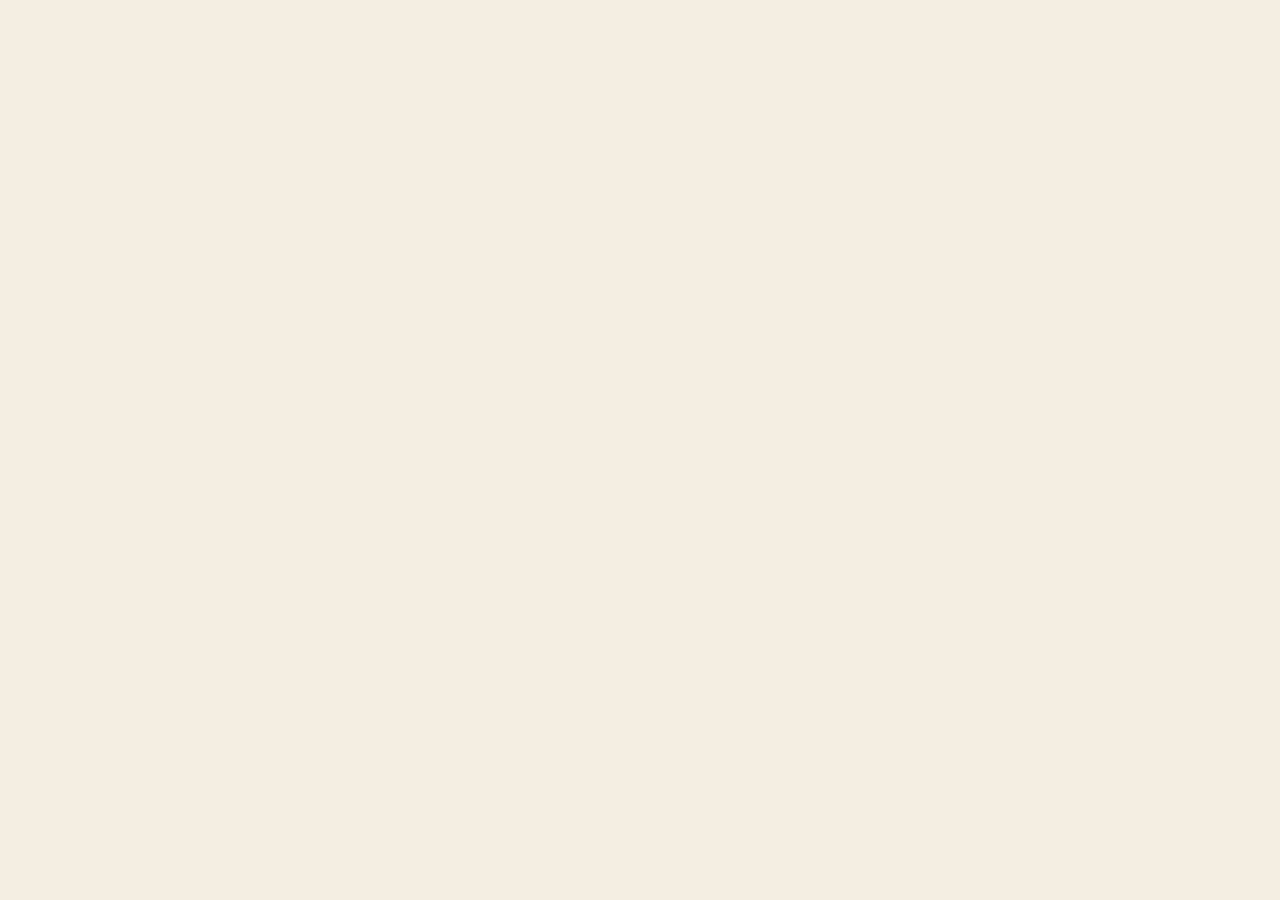
==== commit f4f99aac: "Warm Editorial redesign: replace cobalt with user-provided palette The previous Berlin Modern direct" ====
--- a/index.html
+++ b/index.html
@@ -4,7 +4,7 @@
     <meta charset="UTF-8">
     <meta name="viewport" content="width=device-width, initial-scale=1.0, viewport-fit=cover">
     <title>Deutsch Lernspiel — laden…</title>
-    <meta name="theme-color" content="#1E3A8A">
+    <meta name="theme-color" content="#C25737">
     <meta http-equiv="Cache-Control" content="no-cache, no-store, must-revalidate">
     <meta http-equiv="Pragma" content="no-cache">
     <meta http-equiv="Expires" content="0">
@@ -34,14 +34,14 @@
     </script>
 
     <style>
-      html,body{margin:0;padding:0;height:100%;background:#1E3A8A;color:#F1EEE7;
+      html,body{margin:0;padding:0;height:100%;background:#C25737;color:#F4EDE1;
         font-family:-apple-system,BlinkMacSystemFont,"Segoe UI",Roboto,sans-serif;}
       .wrap{height:100%;display:flex;flex-direction:column;align-items:center;justify-content:center;gap:14px;text-align:center;padding:24px;}
-      .dot{width:48px;height:48px;border:3px solid rgba(255,255,255,.25);border-top-color:#E0A82E;border-radius:50%;animation:s 1s linear infinite;}
+      .dot{width:48px;height:48px;border:3px solid rgba(255,255,255,.25);border-top-color:#D6962F;border-radius:50%;animation:s 1s linear infinite;}
       @keyframes s{to{transform:rotate(360deg);}}
       h1{font-size:1.4rem;font-weight:700;letter-spacing:-.02em;margin:0;}
       p{margin:0;opacity:.7;font-size:.9rem;}
-      a{color:#E0A82E;font-weight:600;text-decoration:none;}
+      a{color:#D6962F;font-weight:600;text-decoration:none;}
     </style>
 </head>
 <body>
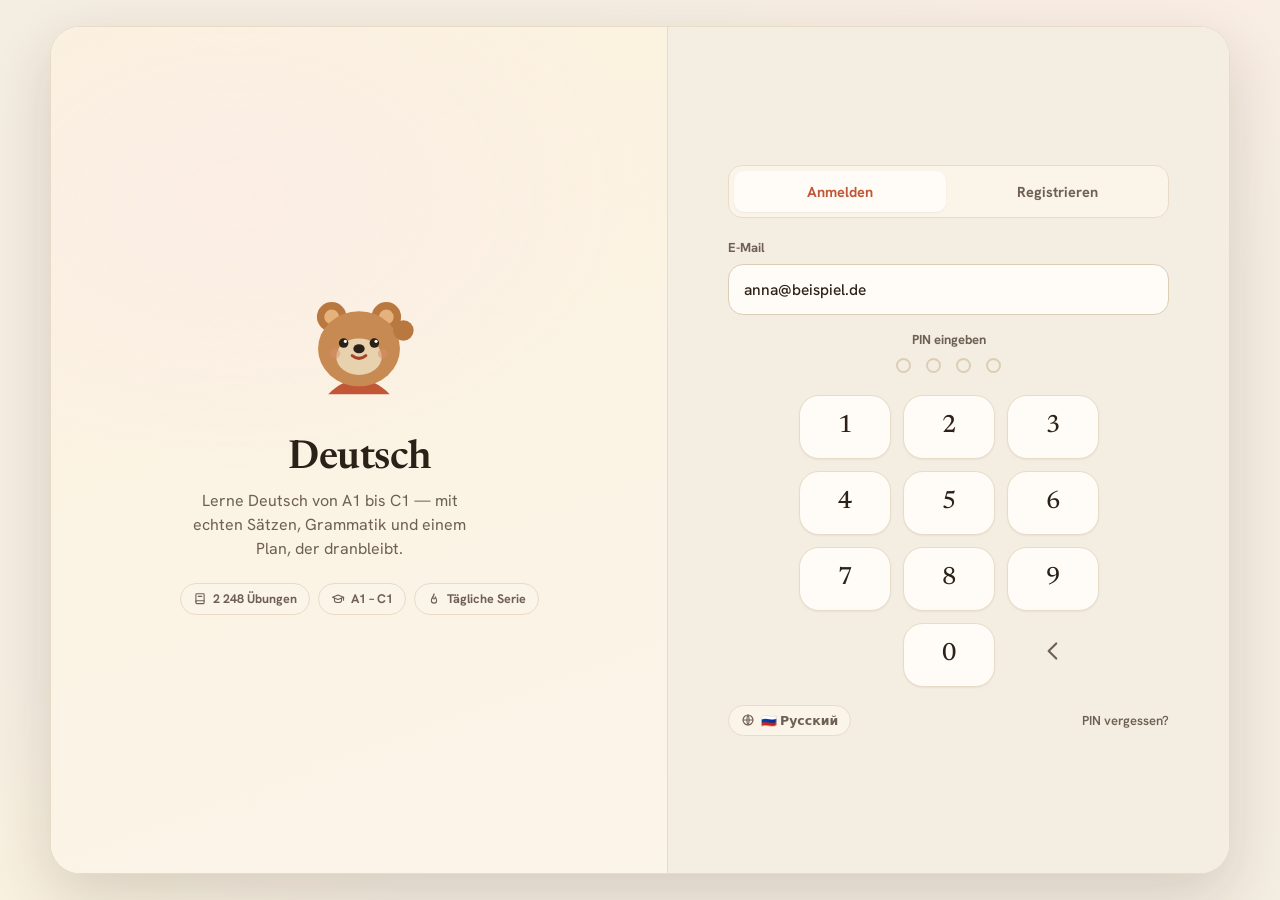
==== commit 5de66a01: "Deploy user-provided React design bundle (warm editorial, full app) Wipes the v2.1 vanilla-JS app (c" ====
--- a/index.html
+++ b/index.html
@@ -1,55 +1,184 @@
 <!DOCTYPE html>
-<html lang="de">
+<html>
 <head>
-    <meta charset="UTF-8">
-    <meta name="viewport" content="width=device-width, initial-scale=1.0, viewport-fit=cover">
-    <title>Deutsch Lernspiel — laden…</title>
-    <meta name="theme-color" content="#C25737">
-    <meta http-equiv="Cache-Control" content="no-cache, no-store, must-revalidate">
-    <meta http-equiv="Pragma" content="no-cache">
-    <meta http-equiv="Expires" content="0">
-
-    <!-- Pure-HTML refresh — works even without JS, in WebViews, and on slow devices.
-         Goes through start.html to dodge any cached app.html entry the browser still holds. -->
-    <meta http-equiv="refresh" content="0; url=start.html">
-
-    <script>
-    // Unregister any leftover service worker and wipe CacheStorage before redirecting,
-    // so the next page is guaranteed to fetch fresh assets.
-    (async function(){
-      try{
-        if('serviceWorker' in navigator){
-          const regs=await navigator.serviceWorker.getRegistrations();
-          for(const r of regs) try{await r.unregister();}catch(e){}
-        }
-        if('caches' in window){
-          const keys=await caches.keys();
-          for(const k of keys) try{await caches.delete(k);}catch(e){}
-        }
-      }catch(e){}
-      // Forward through start.html (which itself loads the fresh app shell).
-      // Two-hop redirect defeats any cached app.html the browser still holds.
-      location.replace('start.html?v=22_'+Date.now());
-    })();
-    </script>
-
-    <style>
-      html,body{margin:0;padding:0;height:100%;background:#C25737;color:#F4EDE1;
-        font-family:-apple-system,BlinkMacSystemFont,"Segoe UI",Roboto,sans-serif;}
-      .wrap{height:100%;display:flex;flex-direction:column;align-items:center;justify-content:center;gap:14px;text-align:center;padding:24px;}
-      .dot{width:48px;height:48px;border:3px solid rgba(255,255,255,.25);border-top-color:#D6962F;border-radius:50%;animation:s 1s linear infinite;}
-      @keyframes s{to{transform:rotate(360deg);}}
-      h1{font-size:1.4rem;font-weight:700;letter-spacing:-.02em;margin:0;}
-      p{margin:0;opacity:.7;font-size:.9rem;}
-      a{color:#D6962F;font-weight:600;text-decoration:none;}
-    </style>
+  <meta charset="utf-8">
+  <title>Deutsch — Lernspiel</title>
+  <style>
+    * { margin: 0; padding: 0; box-sizing: border-box; }
+    body { background: #faf9f5; display: flex; align-items: center; justify-content: center; min-height: 100vh; font-family: -apple-system, BlinkMacSystemFont, sans-serif; }
+    #__bundler_loading { position: fixed; bottom: 20px; right: 20px; font: 13px/1.4 -apple-system, BlinkMacSystemFont, sans-serif; color: #666; background: #fff; padding: 8px 14px; border-radius: 8px; box-shadow: 0 1px 4px rgba(0,0,0,0.12); z-index: 10000; }
+    #__bundler_thumbnail { position: fixed; inset: 0; width: 100%; height: 100%; display: flex; align-items: center; justify-content: center; background: #faf9f5; z-index: 9999; }
+    #__bundler_thumbnail svg { width: 100%; height: 100%; object-fit: contain; }
+    #__bundler_placeholder { color: #999; font-size: 14px; }
+  </style>
+  <noscript>
+    <style>#__bundler_loading { display: none; }</style>
+    <div style="position:fixed;bottom:12px;left:12px;font:13px/1.4 -apple-system,BlinkMacSystemFont,sans-serif;color:#999;background:rgba(255,255,255,0.9);padding:6px 12px;border-radius:6px;box-shadow:0 1px 4px rgba(0,0,0,0.08);z-index:10000;">
+      This page requires JavaScript to display.
+    </div>
+  </noscript>
 </head>
 <body>
-    <div class="wrap">
-      <div class="dot"></div>
-      <h1>Deutsch Lernspiel</h1>
-      <p>Lade die neue Oberfläche…</p>
-      <p><a href="start.html">Hier klicken, falls die Seite nicht weiterleitet</a></p>
-    </div>
+  <div id="__bundler_thumbnail">
+    <svg viewBox="0 0 100 100" xmlns="http://www.w3.org/2000/svg">
+      <rect width="100" height="100" rx="22" fill="#C25737"></rect>
+      <g transform="translate(50,52)" fill="none">
+        <circle cx="-21" cy="-18" r="11" fill="#9c5a2e"></circle><circle cx="21" cy="-18" r="11" fill="#9c5a2e"></circle>
+        <ellipse cx="0" cy="0" rx="30" ry="28" fill="#E8D2AE"></ellipse>
+        <circle cx="-11" cy="-4" r="3.6" fill="#2C2118"></circle><circle cx="11" cy="-4" r="3.6" fill="#2C2118"></circle>
+        <ellipse cx="0" cy="5" rx="4.2" ry="3.4" fill="#2C2118"></ellipse>
+      </g>
+    </svg>
+  </div>
+  <div id="__bundler_loading">Unpacking...</div>
+
+  <script>
+    
+document.addEventListener('DOMContentLoaded', async function() {
+  const loading = document.getElementById('__bundler_loading');
+  function setStatus(msg) { if (loading) loading.textContent = msg; }
+
+  // Error sink persists across replaceWith since it's on window, not the DOM.
+  window.addEventListener('error', function(e) {
+    var p = document.body || document.documentElement;
+    var d = document.getElementById('__bundler_err') || p.appendChild(document.createElement('div'));
+    d.id = '__bundler_err';
+    d.style.cssText = 'position:fixed;bottom:12px;left:12px;right:12px;font:12px/1.4 ui-monospace,monospace;background:#2a1215;color:#ff8a80;padding:10px 14px;border-radius:8px;border:1px solid #5c2b2e;z-index:99999;white-space:pre-wrap;max-height:40vh;overflow:auto';
+    d.textContent = (d.textContent ? d.textContent + String.fromCharCode(10) : '') +
+      '[bundle] ' + (e.message || e.type) +
+      (e.filename ? ' (' + e.filename.slice(0, 60) + ':' + e.lineno + ')' : '');
+  }, true);
+
+  try {
+    const manifestEl = document.querySelector('script[type="__bundler/manifest"]');
+    const templateEl = document.querySelector('script[type="__bundler/template"]');
+    if (!manifestEl || !templateEl) {
+      setStatus('Error: missing bundle data');
+      console.error('[bundler] Missing script tags — manifestEl:', !!manifestEl, 'templateEl:', !!templateEl);
+      return;
+    }
+
+    const manifest = JSON.parse(manifestEl.textContent);
+    let template = JSON.parse(templateEl.textContent);
+
+    const uuids = Object.keys(manifest);
+    setStatus('Unpacking ' + uuids.length + ' assets...');
+
+    const blobUrls = {};
+    await Promise.all(uuids.map(async (uuid) => {
+      const entry = manifest[uuid];
+      try {
+        const binaryStr = atob(entry.data);
+        const bytes = new Uint8Array(binaryStr.length);
+        for (let i = 0; i < binaryStr.length; i++) bytes[i] = binaryStr.charCodeAt(i);
+
+        let finalBytes = bytes;
+        if (entry.compressed) {
+          if (typeof DecompressionStream !== 'undefined') {
+            const ds = new DecompressionStream('gzip');
+            const writer = ds.writable.getWriter();
+            const reader = ds.readable.getReader();
+            writer.write(bytes);
+            writer.close();
+            const chunks = [];
+            let totalLen = 0;
+            while (true) {
+              const { done, value } = await reader.read();
+              if (done) break;
+              chunks.push(value);
+              totalLen += value.length;
+            }
+            finalBytes = new Uint8Array(totalLen);
+            let offset = 0;
+            for (const chunk of chunks) { finalBytes.set(chunk, offset); offset += chunk.length; }
+          } else {
+            console.warn('DecompressionStream not available, asset ' + uuid + ' may not render');
+          }
+        }
+
+        blobUrls[uuid] = URL.createObjectURL(new Blob([finalBytes], { type: entry.mime }));
+      } catch (err) {
+        console.error('Failed to decode asset ' + uuid + ':', err);
+        blobUrls[uuid] = URL.createObjectURL(new Blob([], { type: entry.mime }));
+      }
+    }));
+
+    const extResEl = document.querySelector('script[type="__bundler/ext_resources"]');
+    const extResources = extResEl ? JSON.parse(extResEl.textContent) : [];
+    const resourceMap = {};
+    for (const entry of extResources) {
+      if (blobUrls[entry.uuid]) resourceMap[entry.id] = blobUrls[entry.uuid];
+    }
+
+    setStatus('Rendering...');
+    for (const uuid of uuids) template = template.split(uuid).join(blobUrls[uuid]);
+
+    // Strip integrity + crossorigin — blob URLs from a file:// document inherit
+    // a null origin, so crossorigin forces a CORS fetch that SRI then rejects.
+    // The manifest bytes are ours; SRI protects against CDN compromise, not this.
+    template = template.replace(/\s+integrity="[^"]*"/gi, '').replace(/\s+crossorigin="[^"]*"/gi, '');
+
+    const resourceScript = '<script>window.__resources = ' +
+      JSON.stringify(resourceMap).split('</' + 'script>').join('<\\/' + 'script>') +
+      ';</' + 'script>';
+    // Inject after <head> so the DOCTYPE stays first; prepending the script
+    // would push the parser into quirks mode. DOMParser always emits a <head>
+    // (synthesizing one if the source HTML omitted it) but may carry
+    // attributes through, so match the full opening tag. slice() rather than
+    // replace() keeps us clear of $-pattern substitution in resourceScript.
+    const headOpen = template.match(/<head[^>]*>/i);
+    if (headOpen) {
+      const i = headOpen.index + headOpen[0].length;
+      template = template.slice(0, i) + resourceScript + template.slice(i);
+    }
+
+    // Parse the template and swap the root element. Scripts inserted via
+    // DOMParser/replaceWith are inert per spec — re-create each with
+    // createElement so they execute, awaiting onload for src scripts to
+    // preserve ordering (React before ReactDOM before Babel before text/babel).
+    const doc = new DOMParser().parseFromString(template, 'text/html');
+    document.documentElement.replaceWith(doc.documentElement);
+    const dead = Array.from(document.scripts);
+    for (const old of dead) {
+      const s = document.createElement('script');
+      for (const a of old.attributes) s.setAttribute(a.name, a.value);
+      s.textContent = old.textContent;
+      // text/babel scripts with a src: fetch and inline. transformScriptTags
+      // does XHR against the src, but blob:null/ from a file:// origin is
+      // silently dropped. Inlining makes it a plain inline babel script,
+      // which transformScriptTags handles unconditionally.
+      if ((s.type === 'text/babel' || s.type === 'text/jsx') && s.src) {
+        const r = await fetch(s.src);
+        s.textContent = await r.text();
+        s.removeAttribute('src');
+      }
+      const p = s.src ? new Promise(function(r) { s.onload = s.onerror = r; }) : null;
+      old.replaceWith(s);
+      if (p) await p;
+    }
+    // Babel standalone auto-transforms type=text/babel on DOMContentLoaded,
+    // which fired before we swapped the document. Trigger manually if present.
+    if (window.Babel && typeof window.Babel.transformScriptTags === 'function') {
+      window.Babel.transformScriptTags();
+    }
+  } catch (err) {
+    setStatus('Error unpacking: ' + err.message);
+    console.error('Bundle unpack error:', err);
+  }
+});
+
+  </script>
+
+  <script type="__bundler/manifest">
+{"6bd3fba1-2e6c-481d-b643-759e7900cf57":{"mime":"text/javascript","compressed":true,"data":"H4sIAAAAAAAACuy9eXvbRpYv/L8/RcW3Y5I2BcXO9CxSKxlFlrs18XYlOZm+bl+pSBRJRCDARoGS2Ym/+33OUisKlOw4PT3vO36e7ohAodZTp06d5Xd2Hz68Jx6Kfy+Lqaq0EqdKTlt40sAfWa6uVVmvlqpqs5/[base64]/gLfR5VlQqH4hvTV1D/n4k9lydVIyqNL3ASulFJpe5+JZ/DN8OuIrBO6+HUBv3WxwI/uOXX4RW5cwW4wIZLqI4ED9/GI32730YwoSMhTcBtpM/i8FaK6Hbppi2g/1794S4lg1RwQ+q0VD6QAwe/2v2dfaY3u/[base64]/er0/PB5/2cwx7KMv3p2evjH7c3NGjlPtXd2fnpydH7x4tXT4/6PaSkvlnWuOv09ffXs5Pnx6ZYeNzUsVpP48oeTp7d8eQ0rGn959Orl+fF/bhnstK5a9b4z1mevTn88PH16cXr8bMtE1c2NbPKLRs06c/Xm7DWwii0TtdYrYDK9Xz4/OdvSb/P5RVnoTu9fHL941f/pUi3r+Ivnh//nz/1flPJvm/iLV8+enR2dHh+/7P+sns30tFGqct++OPzzd8cXJ+fHp4fnr04vzv784rtXz93HRasa2daNKf7s8M1/JkoP/v3fTckBFLWcZa7aE37xrBou5Wai8PekVMRlhShmInyBfLFal8jPDJsNCnzh8WJTjRCNatdNhV/u46MP9/A/0G/3fVs34qBn2A8ehA29TRZ7B/0Ky6Wm5d3+PTu+ziiwFwH774wjKBwMKBooPt2Fc1uIh+J7pVZatI2cXtHZp8R03TSqgkNRr2Q7Xagmw7K7Pnc/okJPbRk4L7A5rhoq//eialVTydI+gJGJn6mGermqK1W1H/jtLv6XW9/D/kJ39+/a3wl0ZKDhdJgV83UjkaT0eroQUotFfSPKupoLWYn1Kpetogr1ol6XuaD9mItZ3cASFK2olMrhEOof/HfQ4BG2ZkffNrLSBbQcjSD++HDa/u+1Wiv7ZTDwMU3lrnjDJ1KjVk2dr6dKTNRCXhd1A8O/xDGr/A0OSF+CUFOquZxuQNJQGVGUxo4W1fw5vtoTM1lqRU3kRX4GNaxLRW+pKi7zUfNf31SGVKjsefwSRDb8wiy9uFnUZgXqm0rIauNeQlnZCtnwSnFV5UZMFBz4IAW0zXraqrx/jV5hu78pbdomn6rJes7tPmvkEtf2g+GF/PHx+7aRZ62cXpkiZmNaLqhVXGqo4U+z583O760RSxsewDuePkr3M+u2KA5cf8LWXft36wH1ASYL6BlLiWK5IpmI9mhRAW9WuZhsAopqFIj1QFT3tvV+rsxqU+1mSm/5Bgsf5rmq8vUyGK8bKiyc5koHAxzBYZ4DD1EwZtHWKzHDMd8s4FIBL2hkQOtEp9eyLGBP5fe4UmDx6ZkbeXNLzT466JlkO7nQp6cKdn2rSGZWbkLNDO7olZoWs2IaTf29e95A4ZU4uOMs7/ujgS+TfYcXwxGcgIOBI4fw5PKp1R1Qu2Lnc/4zG1VVcAKfTeuVOnx9AqsOfA4X9vj9SjUFTk0pjhoF83l8DUv5J1nlpRKHr0+yoJojOV0ovh7YqoIS5/Y4OG/kFKjBb/FlLa4q4HuT9VyPxWRtTp2VamZ1s5QVXEGVbotqHg6AePWfCqDecBD4Wot1pVv460Je10UOd+dnsizhFiRmSrbrBi/Az4qJami2dbuezTJxUrVAMnjmUFNED2JaN0os1XKiGryaLeG3krooNyIHYhGazhHoK9ZYaL1WGpp5evyDmKyLMtdZOAykstTMnOMBc7Mopgvq5FCPTAOKqVrc1M1VFnDgM7zwnTBn15bvp0WWvZ7n48433km/1/ei+xWePXvdR/bk8DoX9TzrPVDSL/ZvqakrdKQe+7tvshFTWZpruNKw+O2izjW8keI7OVGlWJXreVFl+AV9dlKJ16evnoohyFGVWMnplZwrLW6KdlGvWyGnU6WxUiIrcwrrEV/x24XawJkvSjVrQXCzD4pKt0rmuOKWV9/IphriXmnj49GxIxDqhkAkFyVuF9nM17BndVaqat4uxvAEqAXUD4dNIzdDLPmNeCy+pY92xGOxJ74ajcXFldqIA/F4n/76A76nH48e+UxQYK1vsdSOePzObxifvtu3ZS1PFGLVFFX7o2yqopoPBzC+wVjQCKmfo+hcvUf/s1OimqZuPm5Ontx9Up54s/IkmpYnbl6e8MQ84Z+9U/MkPTdP7jI5ONK7zI4/PUEVJSgoowqMrMiaqelCVnNUMIEyqqznxXQsNvVaLFGHeSOrFsgZVFHmO7pfoIBal+rHol3gkflUXWc3NzfZTxro+kaVZRYszlZB8iO4xL5XnxFe7igGDUfBuU5f4/15MAqJZylbOOAHX+qBWymmGPgPaGamsh2+xTrejQJ5RemyqNqdvNBwCuxU6j2o1ypFauMdwxR2tZypHVBJVfOdaa2aaSyyQEswv8+oQ9z0Uq48bWXRqqXfeRY7zrBaems7N8LT50g2arYu98TpS+/WkSu4IWpRV0QKq0bNivemN2FPsnWlF8WsHQ6Y0vbEQDzieaNGflTI/CropCyh/roatAL1qatGyRx5aCZXq3IzYg013n2mEsoULTcMvLpR8kqLk+N/2xOLtl3pvd3dedEu1pNsWi93Z6xi38XZ3aVzeffx1//8+CtXx12XpKp36CYK/d4p6/mchRP494wnHfR5bQ0XKup/BkfJkPfDW9x078Zmf4yjuRtFNxdY57zIYSLPWtkquqE+q5s31bJeV63K7XWNL1zxAfGyrlfD1XpSFtMTkIuqqRrj6aaal57U7e/DC3u7RAVQ+HHmvfQ3m726vqQ9G1Ty4IEY+g8y0K+UcoNlf/klKJxV2C0Qm+mcLqV2+wyauiGy+h7PorDdR+J+dl888gYY7Ok7TuVb18K77u7pyPJ06Nw/[base64]/QSfwVBz+hLAuEZdgn1JFRMeUqTo4WaXmlxs1AtqPzqBtcSuSEOUxetr90ptF1jq2VZyUYujZoF5vhDtLlQbVSYHzfKnrBwEXL1MBf/eVLXpZLVB3HerBUQOLc4ptuEqKGnN4VWXheausXrsX0yK5wiaJeVZi+onj1PLxB2tKOCtfc/IT6M78Vz96xupkq7lcjYosnarwp5uyiq6/pK5TDFFVB/ofmKCARoqpqqppVF1W5oS90olI8fPqzq9uFDoEkpnr56QbpISQyZPzU1/BnkF7mxc4s7FtcRGwbxBpql+nW9BLpXK7C4gSKhZdWf7Y9Z8YHmfbGQmgQnUOqsW3GpUdCADXgjiQPgHsnjjuGc3BRliWVoNsQlTZLdFESll5ZFYHkqa+q5tH36sShL/gCty+7N04IVp5dxLz6WSmmaaCUbRdfTDsl/awjpA44d7+JHOAlCzlrVhBuHiKS7cb4lceiDx2MEnBZWGytLuII7qmUWRd03OoykCpQoX1XIIpBcrTK4ZwuM7UhS56noP3wHM1f9YNS7Z07VqpS4a8rSDBAJLBOH5Y3caBSXkG7rxicyUFCskRKpuE/3vE4taHjCs0FqUSzhu0mpuoSpGkWnl5ivZSOrVvHCB3UgLcJGXi5VDg4M5cas5VjwFUE85HswLFTYAyIEXkMcGF27cbcyn4FZqMscFIvrTj9/E9Il49kHpNBStQpnWbxU79tofv970jqTGY5qK7H7w/902m+85rYQ/5kCPxih1xOt2oj6kU3imaHeF7rV9lpwAXeUoprTChXaVGaGz5+yvR3qX6oGr7cgMbRqvgnENHktixK1gG2NR4CpjwWjAlQ7qKUryPC2BprOxPmrp6/2QKNaayWCLoHYZS865hLzUOTrhiheYYf+vmS9kk1byNKjan7Cp1lbw47GfuUkCf5dqP7lb0DqZ8wit5G5Px2fTuWGGQ/8+5w1mLF0fiBe4Rpk9Nu+VstVu6FX7k5HbfIHs0apv6mhV3C0H4vE36GzEAryC1WuQHMNwjDMG04+kT1S5cy/qfjisZ0mK30MgfY1Xl/B9WTMC9mYSUF+jmXg4gj/3XfP+SO8tOFfqAs4CZpH6YmIQDRqpscoBcO5wrMmRV7MZooMqzRJJfQgu+cagg/FgT+RTutQwPIWf1N8oZnJddmaUaBMhY5xSpairhQ4ZejYRGc0XZ6FzrZsKjqwVf7yS/KGYdXNdmo9vUGhQ0ustaXa1d3GH2PpwMoD9CmX+khpwJm1P5ck8LnlgNt7aHX6vkQOHW3WldCbarpo6qpe63Iz5g6yBh7aVWANW6OyaqIE+x6Itp7jdTATOKFTWZnjBS479YoUXFSbZYt0ceEZUu/VdN2aW49hd9BL00lUDEyp7Xv2zgFnce4PnFwJPSZpT7rcr21sLw0TxfcQYe45q7oA9lxRhdCX2RrNZUM4D4MZGmXipFOPVRSsV3hmWppz29tqulHBCt0JOcoIDmmwuODCapzRiXJ7nuqbNfWSNtxDe/qjTsSOHpbMGyCSVKOmqrhWr5E9wVafqFndBL4w0TVrjLcmJEH0zgx6DK8MS7O3NtDtTJQhH+BY7FUJnfVWKzyGf3GH523nce0NsuWNxP+Ml0x1l1Pc+Bm40/wjznJt6NI/x31dQqxpgAMlzesslftOCOlT2HeDYzexYLa+SPsdd8sEjsTRa/SfcGd8u2jqG1z8Y9Ty2aN9mGXZaE+08ooUG3wW1TOenGvZFGSObmujfwJlFGnYnIoWBUhiatvryZww0TlvskjCYbflPmEmkk/Co+Uz6Wo+WVPD3fh8Wppfr6PxtYy/Uj/zSdqZhx+5PZncWDMJJ8WdNmjPDvXUFcEmjbdliiA9TQrTpEeFHT1ISIhP1apRoPfOQcTX5mCAv62zOt4AQdeOkm4xNQ4b8EsRk9dFNeWpB1ESqZjc2eFWx00ArSxB1hw0Cld3XrNf/bK+preivoYwC2LlVB/4GTaVmFhRG3xIWAV/o5yKfa7aFkM0YBtI2OjoZjnQLAI5Jz4n6qPlx84ADvrAciVPQ/t2YH8Mxp4JYCmvlNBweMPmATUxnMogME6bAuUSjUTHF1TRqL+ulUZpl40AAZmSch7qWjUoCoE/DASNlGB+ywbvxlYf7OsT3oYX/jHYdCjigs5rDGYBBgmWPyvv0BjEUCtFfbmzYe/rJ1//8ygbvCNGuX/Pm0pYC0NSRV2xbTKgaBIzyXRRVLPaHQN88aJaXrNhZJjYLWPhV+JMR3PV7iW97MxFcjj4UuOZAtvWLTw6kpSyqMR/yGt5hmsXEnkmvtQD6u/br97xH4/fOWuLcFp6G3bjOxjwf0f7waRZH4lZhXfxoorI0Q0BLWvBu2wh9aubyk4U1THyR923IFx2HLX2lh6/u9XFwa7J0/VyuYGJDq9Z+NitlzhI8byADx3V1bWqClVNA+9dEKLM/VEvZFnWN0L9dS3Lot2IKRiLcA710Ru7ub1uvl436r//[base64]//[base64]/WzzD9oUdSUZZH7Mx2DvSRXom22XiiAjg/0LDMp/yVk2K6XgjQ+Slo6cRQJTzgnDNJvyjR267zkjyZ4U2U3MbXK4HKx8lGzGqQBwoKuXJbAi+x6BQ4xqIDuM3KdqBNfQu5WqkK5HqoVq/BxUflvl6g4RhhWlrnTDyUoBAG4WAsrtTGBlHBFVu2bVNM1qAEODo7s449Y08kGAvVTrMRcjK8YFOtbVPgRcvUho6IYLtCt0/zPe18n6OOw3HfoCYV2EHGNZkKgc8taw0+9ssl71DtaUhJt4fMz1UHeoRLovhLa/ayc+gzY5423q2X8Xa9zMR34Jhdbcz8YssgLUlTHXGmV7NLNLO7jfa6KZZ4NLy7NPpp/[base64]/iyQ43QS9wBoJWjLhRMukU1H7NcD6OYwCqTHxierXM0caJTp6lVfIc9jqnXbYYx1NQoo1ubKFABURV4JF+Ket2u1q2pzxh2b8jTDY+EIRHk2B1Fr+HQfooqP9rTbPwgnYmzX/E64H5ZGE0a1gk9hNJ7yEmEbBvDPopqtW55YojXQBOWG1a8l6VWemx843BAPBLaEW4InmGAwC/cJp4q3daNHxJ5g5MFn7nJNAwzXslf5WXtnROOp+3HsQZIC9+rzbYjwr8i9519/ulErqSDc9omZLyBGIqCFLIVnAh107IQIr7UGepHSDVJy7Jc6xZNH7i78sQWMv9Zmw0E8wqum5F45KsQzLHZexQTfYJIOmxrNDmzzVzTlmqbeg1q7EVdtxTBukQ70OiWQ3iu2h8bWGRUqQzrdauac7xnFVVl/rzBEoF5njynnZfxgbCf+t7HXuS597Tj3hh84d13UEHCXeVmbLdiJ2f3wspgLH0Z6cWviAIPxLf+2MC9eQgOw0HJR+L+6L7Y8wvuG9kNQpZBUgPbHcn8RP+NghAFwKvYhdhG3033WVMvKTYuXocj0i/gOuCtNrx0tYkxD/ibge3Ry7pV5qCE3Wj6YcKlDDOcq0o1yLMh1oA0r3BM9XZ3OPKipDo9j76AZQjGYGxK4iC2AO3uij/hkVLX7VigqqUCrWXdiJ9gqxUVBrnS8EOq6eAr+OyArwP4GWCu4IWgWkOQ4SDBEk7JeJkTH1DvV+SSwOdmsWWYI/YON07ScPSXG+dMzmcn48vMOJQXFarW5uT2Z2yB40nbis+QoozW3widiUo2QEwsXX3wtb4pUPD3F1jgqZQCktmLmdzgmUGRsQzQ+9aDrul++Zpwa5Lf+RAyiS8Nfkzq2xi+pvv5GWLXvADommQFPqZL4msD6LL1W4vq0l/Bc0B04Uq2LWUHkcRfsux3v6MP/G3gdcgHxnFdMWEoRhvqqCLoasTHjNsBbJDsqK40iNID7+ALV9BB+cQNGxSfO7dsPsgugj68NmhA6T7E4D57yXb8E5OUkjiv5LE0FoNnhP5zSuA/qXYsDE88TjxF+ahL7WsPfoD+wfq7j77o8Neg77agP38f7vVMZh9Tz2jjw/nzAgCD0kO0uEH+EMNewYABQChQzEary8svN2Utc3EQls8u+EX3C3BF6xaHp8H0xcqQu80CVDPkpkejsHGrF3kfL0Li4HJrkFyPW7S2M1mWIBSu54vUMZJC52HVmWc9co6SziYdlnBQJMdnx6c/HD+Frfr6zCq3r9RmDzU+Y2525v+8uAAkuOgJQuDRM2OYxpBSgJKQJTT8vdqwyepsgXc5792pmoXvOOLpcFKvWX4+VTPteXamC1jHv1AmXkj9A8gcoNYnxJ/UfSOcIxuGCOH64Ic9GwQ3Dxgd26ntfM9V69XwVJHpuG6iaqCcR7PQNtf04AHXaVwaeVZCwksp7zzDZIJiqH2wSCFDCcya6an6Xm0+daqu1OZzTBVW8182VXCJvGWq6MX3agOj4Nb/iF0y9snEDcnEYyLhHhqHTgrNTJm7fw7G/kX/fgrH3V/ON5WZfywyf6n3xOWV2lxaj37UWWTivNmwdwdDMhg/nUZpMOeiuFxU4tLO1iXj2dCkQtwma35BN+ZVhG64cM5hFXQhh2sXe6xPF0WZO5UGxdLzhQcUWtAR1OM6ayxWRN0eGmMS3uF+0lndzHfLorra5enZwXUaDcKV6qUTnrPk8kVUGIRfpp0hmEaQzp3nA/o9JFswDiMWsmxSOoZr/BFSFHqqZr+eQk/V7KMpNOLqvRQalbuNQhs1+x8K/UgKPVWzT6dQOLRupdBTNfsECoV6Tmb2AD+SVVW336nDdVujGwmo7racQ3xP8o43/+ILZ0QHUCczjrwPHpjvSKDZWpp87V+CHgNOheDD+KiLI/t7hc7+1tgHItxZaZHnbdDcu3CT8bZx4vj9L/V9vPPJomLatiYtfMm6jzPSm5JHjvODsQ7sjQI/v5y8UtnpfSl/[base64]/VWbdgRGQy7h/op5cGDWGmBWqzIWcA5G220CSsVlXeTFDz2ZgznOCh6CRMuxayjf44Qe8oHYeIu/rPL1Sm/[base64]/L07riRQTeO3pVgk0QrQFX8dQ3srMgBQWi2IZ4pO/uDKzLbcC+BWT52jX3HRnU/vBdpaqJwrWsSkFRQN9S8h/9vakJdw5UTb1HZ0DhhAke+xzFErvVTNa2bPLKJNkqvAO4dDNkzw/xtUJzyuAAoLWqC3LP7s+O/x+4WjMkJizUryc/JAT1hpGBxrXDjrCiEgS2ixhVRvSeCEODGT2GkcOi4LYi7j2JUcUA3i9r6LWbR6nJ8F+/C3Pil/ajk1Qu5EjXFMxsUPOM/hie1q4l8RyDEEEzcXuIFoarroqkrwnbjD8y8XVC/UcXCxn90mmcvhmoe0LhmZzryCSVcSnDphChv8qeFj12f2sRMV3W1o9BZA30ThsQJjavUmN0OSNp2NRXVtFznCiIQm40/ImgUQhdb9tsfMR8k3EzCZoVjyatqXtVwFBZtZs7stKgcztEYLwoE5DrwvdpDydiDVsZ5tiPtvLppitZJ0+45Xkcc/rJwsGR4vgCTZbYI5ADQmrjsbsfebVhjMUBJ9zOPJXrBg4GGwrGc39SGCDULMpSp46b2zkE+LZ1viMn8oDzaQIfzJEly5KJqyNZ/o8QC3DALPmB5QMTo7zxnOPd/n1nDpty8+SheQRS8f0GIwuOZhums2d9eKm3nZB0al+mGKDFSLskRWNQTSM3hyB6u8+JaVc5K/DBwD/bF8LyeanqwI1dFtmiX5f8iKvHOniicIBCM+Ag2mke80jeq8o9bmBM0s9DZo1UDtx/0ccWthd7wU4vbbD5xCml6RnCgzlrAvuWdZ7h7Ow9pJweI1QgPTajynVBMVtTGmu/QuXMmDryriXczieNt7npLT91REh3y9Mt+h/xWe/yFnII2aMv+SXOMfkiuaAeDjmc41AAc+Apf8S1litgLC5ma7Gq4t/zktkqwGBPSkv3FPRkKyInEVfREgu1BpEQCgRkAxhsZsgRuGGpJxB009ebrEag+vghtQXFEki0bKhiwZ2/Ny3d2Otyj3jsrgmfyVjNizZLc/8B9FwIBOfbdRJUDPgzeFkCCn6kGoPXqyjnbAteo1A34apRlTeFg/tQZaHhU0nDLzxG/NgFpK3bEE3+TReUPDsRjNxXYSmbKwCzwn+xmIRTAyyXq+cavxfYLgzFMyEf0iWPtNuKsEAfiq31RiD9Ew9oXRYil62p/W4Q4uoV4JByOrt0mITH1HiTxIeHa2cYP0rNG8S2ORk6Vrstrhz1CN/PQV8JEr2dc6LV/XbIBjfaNNcV7z/Z7N1a6Tmq8Q//+5r9tq/gV32HDdF2igNX98gtw8VgHGXry9bseiW9vdzYavKkwVH0g9tiYH0wBMOJgoB9nF0vycKg3GpX4SGvG3ax9vuBxy028V1trbuddh9eyrtRhlTNkGBx5dZkfG/mwUjffu7mDVavUjdMQBF1z32XUS/p4LLwX2Gfv9wX1P3hitAreM9YweI98AdC4HNiedYCTjkrk1VtFOg514l/SaJ4BbgEOP4BR+RQhD1reIuPBazOBVirvk/KA5KxSxcsS5T9L7OwY7+I+K978tgn5AlQJht9ap2MZ6mIJBQHU3GA7Ujmi3ZoeIFZvGD7YEU1fNcUcIAv43IPTclqvipRcylGZP38Yi0jyv7uMS7KW+dzKWU6sVY42KaULiFmEh831I9wAwROZtD/2ZeZaYnlN+bRNNZLUlajTXwOMaajYk5PAXVrZzBWjVNngFaccNEIHOK7ynGqvqXoiJ+QUSu4IrDekVEte0ADc1022o64kr8KNSUuI02A0oHZQY+g/GCRhYiEA5Fo1Deb0cPXWnMBIBXv781wVYKpBIQpKL9DZl+yPPHMK6JVsPP1a6nZh3piO9vLUjiDyj3B36BXZeS0UwWuYlzpAn0/KGh7TyYwc4//ukWdELM30ftOZx3+Ma4OjxT7ZiVOWukF+0S9ZiX4x0S/08QKYldx/vqWi/kuP7wn4Pxeg/34XoNvvKP3ypAoktjtZeDrS1Q+qKWZkWrFQBs6yGRg2P0p2KjRqqH3pyeElGXMmaxxuAVG/pGKXvf3yUJRCCa0gfm6FXIpl70bJgAGS4RciyDJ+bLyk3SPrE4+fdA1Zgf/s2fHrQ8yvCcw/Gxjn1bM33wVv9gaBMvNYT+WKJF8IJcLDQ9cM7gUeBCYEBy1tOP8FYUfdS9iQ0bjMoonCmi1KnJl5UxDNalQEPkrBpdBr/26GRkN8eqrm6r04ELtvD/be7c73o9fN87q+Wq88y+LgYLAnBgdfDYzWebCHD54MaAfENeR06ooD7B2bqoZe42MfQwh8qzshKkFX3mIZ3psfwovJ4HdwWAftdvYQAQyfg42HskQaFBBy3kIDNTqeSM7dALwXcr2Ihbx2xmln/Wc/iDgzgu/K8ULiwRykeYO4ZA5XABnmOFyNv+w+gsXoruKb8LMhxT6Em0S9b+1E9zczFoPfPdgddLnMHzF4DP1DkIpbBlgGcGcyGqNm0l5F2AFOAgZVj1eFKXpo/6KwWrTOsAcSIEqjL48jY1sFmds/gGCt3osT/H+DNk2oI7PgcwukwCPv2TzekvkBb8yCYHrtVQxb9rALntaEmwd8BeVLmCOKRy44/YQD3ZuURZWXm8CfQlWAL+YOazL+EsL1pKynV2JVY5IfMFGRT9XxGWG5BdouSB3v3Up9fmie+wzRu551JX/KZVgW06I19B1m7UwL0l6do86ZGezhIUrT3fIo/gDgjGkavV6aJQp/nNuT1p49LbVq7wVnLb61CB7Dr/854V+4lKuTqq1DOWJMe31s2MZrTM40xqvuWf1MNl0ITQ9RxPgcWgEn1ETiilhBdWC0afScz85BMP+HLl+BnAB6Hoh4KwhGpvhFjUtmrlWeKJJMR03QiUcG59CyoI4gZ7Uc3jUw/tZLIRMKwumIQQ4XMv6Xe9FjDtb0w4e2tEj/MF1VHI9kKN6vyfTIDC8ZFCfCiCZfINjrK5SMX7xj7+2W6ESDhp+GIvAFnUuxEG3SjUOk2pEpwRUM6ZuRwTJDsEQUGRGBBt6NGbcaLwlwnEmGVUT4AgqGJodOPgsdhRpXFawVzeq6RaUKUS2tq/A2hZgD2sOef//FVxTnYPcZbQpQQjs561HEji+481+NxJ77Mswoy6hW3tR04k94qx+5XgwGkSLb9rDDJOFft4L06WxqwejE3UFSzRBwJa/XMWMyjY3FYODLTNNkkMvUa8tLoWdvXj7lJIZIMxkI5H0TGof9saPUZTG7JLxYPIPIWYcwWTR6/XLQG5ybBoJdzlRclYGVEMdnzwFfu1mDr4+u0WcI9KbW/5dj6ICGwensJour8qCY4C9wDaobzukFEsyVZkdJikMWea00nMYo90nvQHRT5M0JnqiQqu0L3rGYmc2+gTM4Kj2KmVHvARt/eKfoQhFzh64BIqA2A3gwqRmHnF8TrBHAxV+pjeZtvmFfmzGF8UtfuUKa02vVaHVYllapYVBn8xrv6gZbCLGEqUh3g9FhLB6J4WdfwF+3dOLbO3bIKgGNm7JG8YY1PJLZZTh7vxp+xZ/DmCWhBNYZDrInsYfZOh9Z9pzWiyJbylZrvQh4Qp/k97gjlWD17p5YcVC359yynrSNUkeImovaHNCO4S//XJnV6yo3EqGFZKdvPQW7qZ+J6ZYjxztXxKPg1u+JTeaQsXYjt5W36aFYmZZWRHlH/NvCUxqa7iN8ZzCS+HTkw7Hwli2YyUcHCRG4V/7ltjzxN/LyCoVAHHJLCFnPKop0ObG/3UwFhzWLz/[base64]/Uwbg+G+Jb1tFTfO2C/Ax+XF8WMn4Hw2Y8IHrgeZj/VRTUENHQ8tj7AsRU2M0JUJ84Oy4GcS8V6F4LxQNTVslQkQ3uHypiUtGazcahovLVS3iM+tXiguawMw71m9zlpHhtUH3HoG8Z4zgq641+GloYgkcHHKPbxp6llKVdeNQFK2lKuTAZmuxtI4RUlqYHTTckpJ6koleSZS2ZaePjBjdhybJgjo/JTceSOYfzDh9CBdvQB7zmETChXLhCwo2A0yDWMEYP99AYV6/+MTYNxnLk7Jo9c3aCjODZZzzhqWDtUXV+hZMbl6ZPgtUvJ43mUeMqW6MJlLm2hncyJMBy4fCDevnNS0tSKR/ioR7tFn9KlMbo4otgW9wHeWxMvAaozRWB7lkVGqndqpusPRIkP0nqBW3YB1fCbbAUcyq8kWUNLRjd9nhxkMiMcNt+hnMD5K1jXHiKLg++rR4/2STcNtx7jgFVtMAQytWhVl0+RyKYIZHM9X/wX8ywIvzDsJsG3ZnVzLKcL2Ob/aHzL9azDrPjdUYJnha8SLMcUSFCEa3Ec1WNI5O6k5FWWQar0DSegsSbyUT+lkeLlQ6cTHebwrATTGaZ6N7NsQjTvSGOom6DKbCd8251cwQcN59Br1A5JzuHm/JUk2tZWQRrv85gbR4a625YjzaC92/MHhOmiMyGY2VNOiYVZ6IpGG9kMrWxpwQe1PNfOwYCUwybBm0kaC8ZQWxXFW5rKPstkQiPRZjcX+xD/nnSGhXbTJTXAz+mkVRcyUd5jay26UgJ1wIVQGuDPsU1fyTFgtgGOxPZTA5pgeDnR6AUpJCAls9dbW0zXJd55ADQe7Had4yDiNzZJcsB0/HWydcWHj38HpCOIlhtVdrBgl36JS8vAzPpRdVH1ERVDPdijDh3jlTdSEydUIp00cKSlsxdqTkfMoJwoo6O5y61i4BfLnDvK6JYQoULrH0V5MTMasrfXDxEkPXkHnAGwau4cdI3qchIkphSXU1nCWrfqiLKhfVe0+tJU5VArUAGBw0LvTWL0ZNJda/WtJ9AZ+EUzc3H0tQ/e6MU/H8IdDIJVZYMqMchYyZgdy3XZFqsSjy6zk0zuVYq8Bc+wed0Uf/Pib9G0bYsB5101xRKR1oGwgDHgU40TJRsybXvr6KqiGH72sr2pk/2AHJqAfb3HC/0So6jBNREbtVyeanwmJ4DXPrSNj/b5O4DrDz7i54en535xL4z6zDz0OkORze1CFW5JOKEmbEUF27ZVhEth46IveFA/[base64]/82MBH5CvZ+a0l53t3701MXCvKrMx5E7gO+E4KicziY6HVdN/R6EA8rDW4f+8IYKWYKb1Y2rDz4AyFRKqSjbYlJAoi/[base64]/pATx1o2/WaI63ft7co1B1SZPB9oFAfez90uAwXffOa4EgXycrvJZqJTqOPIINoOEFFdx6T/1HfuIJCMLjelm4d4JPPNsInnzTEJ3ca45N4kE9uH2Vw3v6KMXr13HmE3je94/PKwOj6mkmNzYkAn4FJpY/SO7Gq3lP4UxmW+ePvxLC85j6JYZnvb10wL57219BiJxlIp6EOKSZzi/QSRFLW6bPDnvFBfOm1cSkwE2o4PSinVLVQsxmcw7hm9//s4D21QrSnvGD3j9qoR0yK+3Zh6wzjsQdf6kF2P45X3kq4feJcbMmNfYPivxhS51aRZVlQuigvys0kvoIxs5uNS6AoQhQcmxYhntMDEVJfFNUes9FTvrEE3q79xZ6kvGJDagwCP95UAPxeyLL4mwKz8s5j46v/mtM8s06eENwwwgzKPXbPfiIVxgEHS1kSBpz6E1t5Y8HlPT0KPwLQKNmuNZpKgx5FkVFkh7dfOfuLKdEuVIUOcQdYeMjwSRAtVrB2kmPE3rfkqBfDiy2L+YJTsglVIMSdW/aBtmSBYjj4eCJsLsA93ij2Ly08TQBm0QXutw4mGqPZQLMACI/Um7ZYAoaakYltzIWkjH+uSkpgZZzSaFLqBlPSsV4Pw3MZldaVMd11w3R1qgqTEc6K95zgiStvYMXXNgmZdDfy6QaywVgkKDPxGfwx9IJbMP/oqyCuadvqG6r75RfxEcRhFvAO6yycddHQciLhgnnrGrfEny5mjZX+gBPuD76qG8/Vf7BJsZs5OSn0NpgUepQuZicFR5qYjdAx6qPGRsnjwEsddt4AYlC6+wzRNCt+fyMLQrXkG7QhWb9KUljCmkIy3paxq03Ge1b/o1sF7Fb7JaIKWH7ZmTp+5c0br2iiiJ0z072k+0XfdBkiDfmmT5Mp/slFQ0IMP+qPPWbpELj9HkTSsEKbmAcMBdP95ptKLospGDRQ8qubdjhCQyW7exkcXFaD53viS/2X6i/Vn+t1g6mUjdBR1vUVZqTaE3+pBH4MWJwQJQEsrFiS8g+goyhT93SKEVyUGUw2hikuYWVzBROvqikiAbpBDTABrngR5HGBIQ6HI3HwjRnGfRjGINv1yg1GI+g2uuEYMTbswhq1luVGTBrE6zP6a0p3XDftt4NxsGTbEIQi7PnhgHWBAyDWoJL/WbXtq3b/7pNuTJlecYM5kIwVImkiKbZ00xdif+HADtD3bLIgT2P5I5pSWHVMmnm0ghhVPi+lVWQTn9gLeapV5lLhPZQVqGtOsQp9Oqfgrz4Nsc2NZCvkPu+ZztsX0PpeLB6aJgNhmJj8qqnzNU4OZwi9QZJCJ3y+gvDNI0SM7YJOeNy6qVcwIh1dBm5TPZqZ8FWPfhvhLbGbB8C/8d3tDpkagbjl8lipm6c9uBnCv9CDRRLpjQB6Ttru9R12JOLkiEu/J5fwgu/wUIOHQUx7ORPHJD2TL8OGNq9LyOrKk7uh5vtTPnag9cZSzdk/[base64]/OhisulWtaXRAl2oV0uBkjA4MYAZZFaR+QnjV/hQ68QvvedpUM/d/[base64]/k4IfY7n5CvOtWOPmsHU64oAJboEV33ZSbj0nTf7RsJfBCRmfjx1dPn/M4Xn7JowY8357JxDdoUDdXFQL1RQticE8Woplx+se+DxKyC4QqoCMAjM8B5dyg8QPrjfAB/CszMIvv1tzzHtVTMmHS1Z1tVnWa+2RY1t7HaPY+qgHJn6eroXcgx3dglMF5e2mu089L6a0Lc3gyCUJMxPoqHOY6CTujZcGXK/nc0x0IA1eDd1Aw1oEx896zNygqSIA68E34ucsy8JD0miLryBRPQTz4Yr57pKcGsibWpNqQSNOHppU0MX0Sm4y/[base64]/iBOCpIn6K723vbRpv1/xzNZfTzZ/IRy3x7atnz86OTo+PX0bfnU3rlTp8fSLcoyM5XViUUvfY6a3NKLet2b1+evDAgfBhN6G0+Swle1q9hkWF3iagbisU+NBtK+h7YG0rF5+vUNYwJsjhyIyZcsEALpPJG8OaK2G3nodzx3pwlCbclQwQYquNeFbiTrBnJvmgV5sbBwLl6rDIToCdzc5eXMFkDb7epMsBZs/mJ8pHCVzTq6VoF4bv905/zG7MpM0VJLhfl+ok74fP7BBTOtTR+hpG+EpwETDpMyANkErddr7oY2SJCwDUuOe7tXchkxN3FhT0fDXsYOz2QM91gJMsJsZ8dyHPkv7YW6QwwRXPy575oz9BBL7+H4HwfwTCfwSBEHf2kPPO/ddIgS4LAciAcZ6CWALs5DH4vPKfHRdbSMEhB1Rcqhn6porcPo7grV15h3HdYZT+151z2rLIk4ri8BdgVSJz1J/q+oqSw2FEhouCLDAHloFbmtT5hmxbXmCqZaaUYA6tC+RlARSOnBWDwLiOWQ3JBSlVqtR1pff+UmGhx5kA7ygSFxGAZ1lohO6EwgAOhLujnvGt2+Crm6gEMdQclWBDO0Zc9RO/6okiVDjj3nG6LhVWi5PAX3zd7UwArTytVxvXFQMxiB4nqxXX0RfShnlfC1qEHViEHcR9RMt6sTIeVBDGgbk8J+s5jtVmqwX0+FItu+ACaNbyslZj7AYeD5yMGgkAkS/xN8A/r1tcYFaSrBboQfijRZn0nMsBMAslEjLIAe+BbNtUp+OJ4JGuqekF4GlKI4EgVKGuMTpOM5ilV75EFVII0ejoeT9OjrHWNjArClntbKPEjktkasQwLpmDghOXGhkfsE/Odw3Lw4vGsT2Zt/OOrEcZu+/1CkzkKSJLE29wIOJvvTjZXOVrgLgE9XowxaWaF22xpChVfK7Bo8iBamHuyFxUNe5Zl9VurW1Cy6JyWFNgbfY4KKnjbCc9/7sD2990qmhZliyGRsuTOcfK2GYxxsOTRgeDGAduryyb3ZowOnZ7xU2VIpOU16uncfbH7VzpP33czl2/B6vn13V8i9DtdkGWqC61pc7Ar2nIBm788XG7qrfxRMWp9k9Vvp6qZtjQfyE0Hr84bOb092fqzu3tpHs3M0MIAhV+dWeialNtH6OwMyRT2xicOPRnaj5Vc6oHJ5UGM35d/XZd2dpEqk/P5aZet79dh/rrTx5IBk3VQDh91r701Z7qyQuQvn+D+ejWm6SU5QqvINfqT7LKSzXEtAW/Bb3c3lCqf6j9w6025GA6ysLdquZZFSsg7t7Fnk5ub813ZAp76VR4/TeEj5suv8b0vFBSEK+zn6nlVM1Jysk/11ihpuQJt6mmx5xR+wx8vYZ6PdHTppioMWgoziq50ou6pR8YL2wefa6j8Ff0wKHv7Io/IcoEqguwdkRWrkuVlfXc8wUs6/kcJJN8jdFHIO3v8M0Zsi1SXYj9vyko7XpkMDUXO5uznHJA44D8vCJUUyn/VpQbVljeoBA7hfxGxie+rOduPcAGb9OCCSXnELKb3TP+eXSXlHBp4Hc8UvIjbhc1ovHweoDKKX+qVpiNxkZdAIDw83ru/zypZrX/G8Jk/N/Hxt/aPPhjU69XnQdHdVnKlSb37eDNcZWHwRymd8/rOdA3rqD3LLu4wPvhU/fIC82Ja3lez/UwpSaN5gB8DwKf74cRKGAMBVjVO87fZsfQDYIJ0T+eS0pYZEhtP3gNc+u9L3iqXQFEtnAFbnjuXQGcfa9E5P1uJ9krMjfrExWxKxSXDZYu+ui46hSH9cTYEb7Mz4t2sZ5k03q5O5NTNanrK7rg7xZar5XeffxvX/3bv4VImDads3d32O5nFnsd+e84a7dHQ/7bMN27uypE3poUucWowzxgvIsvl2v83rsQ9nl08mehzxSsOjuk+N0q63niKVBA4jEue+I5Lkjfc7uufQWOK/PKzYp3mXJbhAOhPm6HWF+XYCc+etRzxjeKrYGpDR1UsbMThHr85hv98xPsfzVJIu15KSvZRyFUAfOuYjbnK35H4w55f0RlwBR7ayP6/4jagIP21sbb5iOqQ37bWx9vt4+oD5no9vq8bfqxFdtPt7eA+/xj6z6uwlp/UxbR3cd/CHcxK5bCMjOFOjHYJH9TTc0KpHNWokrQnoGKjEww4jVqxsQMYJIlWFT0WiUgaX0PlaTF4XePjTHibCEblZ/[base64]/FcnTBImjwqNj8qefVCrlxyJPsgTjZuXuwBOrLBYeo0Q/7kcfVDd3vqkCPBh0XUOKsQk5eg7jzEN4xYhusH4vHoKwYLlTyXbDKTYiavjGFlDGE2rIQHl9tiXtUNJxlDghZfzCpycsW57DjrmKX/0DXs49qhyNqZCHDhGM4iBH0qf5tDB5bq9W4AS0VTl+aWa9bfeYGY+1BRr/XrBqChQAU8vQJvJOgs7qZsFb+JxYETwgowvs/O1Zi60lOL8IbW7Y7Pp4LJ7BbotcH+7rG1whImHPEZTytQVOLp8Q+h0cbaH1HDz0bD6LZ9zzIwoCk2Pmkr9tzWnQjoILgyBhTkMzljiWcCRX7nG7c6m4A/OrO7wNmXDE4V8SIQIS3sJ1dSN2Ho7zPYJge9jiF93LcTerZVMNwMoRlwHm/r1kV8xNEeentsj2O1kvqFYzcZvF34Q1P/DZBpG1HV1Y4RfRMphQNnEkjn59lXyXhbVwjOPwW0w1yFcOa3TVHgsDCKslUxpz1VszKVGJWfZ8mld/oZfhnAsTFv4Ehx0BxJAuezznTVhrQ+YYV0BoEJ1mXwcy2gn4JPFtEhLbpdxiUfi7fvwjnpObaF7fiBeB9O4r1tjcAp8fbdGMm4a1D8eWuXkSYROf0zdnHGCTZCgu/PJuFa+JWCT7JzXtdm1TCWPU1NWgJU76jDkZxngMvaZXYMhICBgGPAZHLMnQtUtw5M81Q3ELXpIPuy1jNB70hIC/yfI06HnWFNpY+RTGepzWDPTXGeUegUKi8dB4TmM7/is6uCIubAqYRqM4k9CZ3YoJl472B16WF7U4e8lDrwvKgwqM4fXaZXZdEOQaKLMq1wt8xHppe3fOXqxw9d0u/HUe2uym5BW5JTuWjxDYQowVLBXxg65TXyVr9DucWv7+30XYo1EaYsoMTCHajF6fVEXUaX1Xidifzgzi2QuHOxnXB4VF0T7CzUB15TN+oahDtfiGZHwLDO6RowAWYiX2PTS/m+WK6X/F1ZLIsWkHAqxy/H2OOl3IC0QB+HNSrZlIVxp0clPHjXI6guE44B5DZUCV4jdTVXjWAID3BXCitll6qGfBNNp7mpTJwhvCaf9bPC+F/ZSaGpLaqwUq8LIDaTH1/flhBiCsquFPeALFn7IiaRfaF3dsbwVYcMXiKMlnI9pT0LE+vtUOu4RSYLJ8kw1rWrL9qC6D1ltpwHKs6NJYbmuNHdydmE8f/wr2NvDHiTwyhcvL8YgWupNMKZQnwjRVv88EKT11Ynt+HJjJFdyN0MsVvIlTtoZRwPCBUNwNXqKkVFZATCD2GmKJCjUW27EfO6BgeeHNyZkATZg9VyzUbdwI7F1cARyo645M+sOMlUJiYKMj7AOitQSzAOh1kVWDJDuHTpoj0Wgju4vU/7rzIOjAWlAmIIeMl4wm2d8H8cG3kvLaPh2uNyP4Z73pT+7ILM5XXnkQAS3+88hI3C3A5YDgH4oKuiLpZFibl8ISOyygsEnybuZM+qftHKmw2GO+rbMm6zwDou2TYHSUACb1w3A1PQcsH4P34b2F798K8gIwJd3a/UzX2jnQD+wDoNXCWlM/FcAQGS7xgIB8h6r/BPpMlCNd2BcxJdc61mHUjYYZssfQAEC8oGyJUDfw9sDt3AOdvwRi1KOVHAO+7/wXpbf3M/PVIMU1YmGSXkZd+xeUzue67KPZ/D2T3FwRaVHTquHR476OUI6JusV09UguqCKvCKfvCApyZjcV4PB95IBokUpfTPTih/bmfQ/3oswuZGXbLvoFPSv3Sj3k1nti1TYPgvpUnRikR96n2yXyF2on0GS3HqWCsyNjiVABchPe3MiC8CHUx/Kx/6xKftqJ6cGjtVb+RUCCcoCkROKRVp/[base64]//NCt1Famm1huG6g/vBtVGew5V1341BXP2Qr6m7P1sVWLP5Jqg0byRjFg4HHKLn3Ux4hQZlJjFiEI6S0DY2arhtdXFPeLfSoA9ig/r7euqGy9K5KD8CGKvsDiA3GBObmA+Q5XuGXcohzQfnsIgEMytltq6LtFoenEWpSV4uI8/wcYJ0+0zx/7FxDLy1AcWq+/YoD7WEKbDp18BB/s2ZqMKurHHshi3LdoOLq5w/7vhUb3W5ZAsG+3mLF7pQPXfi0MuJMucFgZAlmDpPCiiP+Uqbq6JVZb5wcAHel19kFPoh0bKSWvNsimIqI5m21wWKIb+m/WEhQThtvefrmDUQFNKejOEUcAfvWj4X0MVUFvYicEtw9e6GmVxYiDLf32UpN9ZiDscairKeSYA4t2VNC5Z7FCS2NRt0MoaR48UJPJKNbxiD8IsBGBHT3A2HTxeIlelJU+XAh9aubytidHLexad5N319yoLEdSwyItJDBQP3vomsWRpyDUIxEjn6/X+E9FLpBm/+aiRaT0G5YmjUowCD8Qnjf2OEO3FD240gFJovSt1pivCDjxCGWPUrMWIr0Mkb3Am6/IZOBcMBZixpMQODES+5EYc4mJUHhv14hNnFZipLMq0srgm/jhoHpwA9eBA+Y6lo2BQ4MtBmQ4w/CzuYLgAIAVUGfQsuCz0ltEwGiHgmBoBFfQL1HEzUlkRQTMgqyQq6rCvIOeFzdt/7ivtuCc2a7dNcE3+CNtIO0sQNBfjqqiSnHmOSHw2DzoNcJg1yBUoUSaO+h25HZbxjgiyR2CY8D6n4kBpe0Ekh++wwf6KMxmFECPBwZeKyKCgEMd1pCMFzJ6ZWcq3GIRmeb3DKZ0InMOUrVM8gganDgjTWJvq8BtoOCiC8ts8lMFy99I2/0/jKLk2igC1fGl0QMuibS+6GoS5y4QVyecfObZuu93e3zngEPDUf0n3a4omOXmPJMDM6Oj06Pzy+evrp4+er84vXh2dnF+Z9Ozi5enV78+dWbix9Pnj+/+O744tnJ6fHTQdpeqToGS9dZ1W+xxGOSC0Kovv0B0y2rKSwuUmdHuXS3U3k/MYHDwZd6j8Uidg2zWUK/1BS1fvmlDqkXbW7wCZ5GqiFydmgmQNQssVzCrF5SagFxib2/ZNKF96hN/tJAzGGoudwQEwRUvhqz3GJkB+DMVQ7GhFHou73AqCc4YjC37KvZ2M4e/E33B/yrUvY/hPMBCn6sQi/kirBuGDvRb3kEIInbmYNPVCHt8Q7ldY0XZPsqRkLKFtqJySUgpswYR4oqIT92KGt3V7yCOJdlXRWt8WSYUWlRA+qPBwMCVgVVEWQQMrWybhnvIK4U9ebYpfBQ6HbpbdTxd8l0Lb9mB0BLKhdfaoad+TJcwqj9X71q8V99ot7Win/3+P8jwvbHy9QfKToHQN0vCq1Xqix/JIeys0V9U3nemFvL+Y6d4UrNVftUTUtJeDO45w4B0yxfL63vFCyLrw1+hXPCauAw0wKflXPl9GnAPp419RIxn3qryVg95FFCjA7kPFr/Uh0B3/TFWIolw1N9wG6uLDVs04Z6l1J/Rs6QCMDnP5wQIg5/WuhJnysm+nYWpWIwGiqcmSfWfrL7f7OHb//yl7/svtsdi4E7mPGeXFTqJaLruQrcsyhq1ZuajU1AIAnx2fYDpD8U/lzNj8QgC9WPnzQ/z+oGUVfN3gqw1729bXBhHfRx50ViMrlLW5bHryW74K2chPcx4/Kyp2NUG0U4NmqAab+uFGY2LotpAUGTALUPymDOCYGHtA6yqVMUxkOTDvVKbTSmxwXICJQ/OBBTAn6OFms8ba6UWnHeX7+uiWpvlKqowvUqly3DlXCmbssU/yT192rzRive8KxHiZaM95zdlThzMIVDMLIQd/R16wVFAW5lD/tO2/kFlA8Jn+pl0mfpwbUVQlV+67/Z837EJhnvTWUUPKYPrsHgFk4DuR9yjbZe7ZTqWpWGfzBiB2b3g9wlXu8fifvfZPe3sRETI9lHUDaJuVFGkD24stSFpEbBLoT/zhfth+y2xp8zKk9FtJehdR//5DjbOVw+QBbUi6aorgSi+lA9jaobwFjKM3FYlo7M8BYN3SFXNzAmb+gSz9oGEHPRyoziZM76hIfGpH3/Sm3umxxxnTGwEEeJNxRthimYrnLQZErjHE01opuWAa/SeGyBlEYTQUX+3dyJ+SdCWYuf/XT3H+xsGUhNHKIHJX6lNln4/cMPPv3x9wPNDwckXPmbz+4sM0nHvJDfK4vANxbdnYVbxckamKgEAD+DJ5mbee8dUEgHLpvoL+BwvXXFvv3TPo7A5/ddGIbHAZK86G1vI++2DuJjKzODo1Tqa3b9U2aMLM2xH2Y9m3FEB1zmEKyWoxO02xeQ7A27srtrqRtDQBgkEGvn+xrDouG3xmWqUXpVV4Q2atJiYzo82B+cY45J0a0IVPCKBV1rKPYOTu+oZAE48eSLgzDkoUda290VfwRPmxACkTy6OL034FIhEAdDlWL/zJ0n6Ox9CPO4wWzyxs0KJwP1QMBOewXCsPMkBQLHNQw3ipa568XCHgx8TzqGGDHqE3rll4W20TzGOacq/[base64]/i0j7GzjINd/CJp8U1wOviw0IcwzVi5p8Ww1oYC0TBEIf6AlbP/9b4oHj2Kr8k0EQdY7m3xLooYCUF4h1i4Y4boHmhYLhh1IhKBBuUw2KK2orFZh3ymTI93IE0SnRiS9GMBcAbocPN77j3uOfMSfcROBUIrEmxbN88qOgVP7G8qHAicvOD+N71KfwhnRYcrU1pT/CooCMkhEPL4uN019r+EcwoxpCECqYCUPEKDcxQ4hfrghmhhKWXr+0TiWrge4q0L5grcv4o4T5E/BeLAGxnFo/AUhOV1q1aBXold2b4YwhuvlgwMHMPRKMvrKpnTOSIZ+DwjoKGu+SRFp+6DHmIVgRLrNoWWx1L/iFlmpMWFHdv22am21RwqR9ioNnaOspIgg0TUpjHVZ31AOUjKcaA7CLbbOJUzr/ao2Iz10lOlkf9DRNcONtvHtneg1ankAonAG5/jeWrfMANdYk9t9XkK807h3HVydXXzDyUB8Xth73uw5SktAnrE4E0F9fcaMFiVwdvwQaPR8b+yr/D6gxr/3MWOQkbhonRb9laM/dEnzcSta0JB+Yn0ZTgI3wzL4dEWn6ptivlcITYVpiZz2RUb7Vxx7qIejMLcIo8B2zunr2VUCIwEHYwJaFs4ITBJC9lrL/+QT9Nga9iqRk1OfI++1d5Hfs3cBZN3ccfZsx8ZYFMr3X8JrAi0OWB2fe1Sy/[base64]/UJvKzuO0WZccZyC8RxjoMiuzIgPpbFiS0XRLRmHm7ZDNw+NQtH94xL6/U5hL1c5dmBJe0fHBDvFKbsB8fcQekf1E4QDJ/m10ryBPXzQTzaXMWzZhs26aYrFslLhs1u2XegpySHzXkcFc5NzPcx/zNj0W7MBXVFfs/86Fh1sBXe+MAOONHX8oSE7J1gwpeL+IT5XQPYD3zwlh9LTD2kPLRG72QXk+nChQnNnwTtaGQnYE2P04xqn85z5Wne7edju4ypMuziqRIuNsuy/UlDYIH/t7HGfHTE37VUb4/OhADhOLn0ZB3BOLbvMf0fZs4zoqdhxD1CBNWY8YN092iQk3DJs408B49zkz+P8JOR/7MybV9Hb43Tdpak+hsvc24FTE5ZwU8CUwgbvDuba9IZoreYm5J9B6dNFDu7hfh/U658kAamA8nISYZjUQnRU/4OWqHUt9bkgmEqz7J9vj5sU0A1tvYfTTLDLcKP6w+DIQQIB+x+839/XCygSaTaSGZJqX4j7P/[base64]/GGKJFrq6xdvBGtfUMT/E0ghbwwKJm2YMW0oTM1qWNaYevpRa6rqtgxgttqpsBE6coeW/yGMEB3D1lk428VIKJky8QOp+Q0GnprF/yjBW99pO3xbvxlkRhtyU09I/klKgd3lUjPtKv1Uk5NXhU+MFiKudwLT0EfICnatUoSEOSH+GGfCYByCnAfItkKC6RkKE6IhNU6yrcIoKRgz35q3qzGleSsY7K0035TmJf3GFg/vrebR5IV2w/AuoL+TEXHY4IuMHUE+Q68dKccLr2dK4TCL/[base64]/9Awjupi1b1ZeVWOqoJvKYKXUFZYzjfE0eO3QjcpliIRXb796162qXgU1YehRXE1HbHEwg57cRrgxB35TJmzSPs+gPd/5A9+BvI9fu4a4EoyK1K3ZODBFT+ubiicJXo0t1EGUdBTq6/ogpiY5tWQF95FNUvT4G38qnKfaifkG/7sjHotvvvnGYWG5gmZyvM/eBZcvzuPJjjKGoL6JIL5J3uUqEVWkmSNE041cCRTIUfNoP+i0yWbe/bBEYd5RUf/aQ+Pzqui9vnQ6p5cAl9Rk4vi9HwMWmxKEVcjEq+Wt9/b1suTGlNvddhS6V86emxJclJeru+B/[base64]/llJ7deX7NzDTk6/csua0cmxmHi4yUecwFiDioT6hxwar2yVaKW+EgXfDun+MZuJAyEz+OCEGevE/QqOfyz8BR94+GNPyAy0HWKSFfm+lziHLvhgk6Es9PpbPuRPlgyW9bop6qZoQax/bCSAN1o135X1FPKGeu+fmPcvwWGr9N58bd48r2+8x/9kHp/[base64]/ojj+9ZMdKK43ulVLzdmTXkDa1VV9M3wyFl9/BY0+phdfTR5v/WfDA5by/Rl6Y3/9+LuiPUHJ5fFX//L1v/zT43998jWp3ApAlINY6MLsnHJjvj958eL46cnh+fHF69OTV6cn53++OD95cfzqzbk4EDuPsYLja1W17HBr6jLfvzk7Pr347vmro+9PXv4xVceT39skTy9fnb44fJ4q9PuvvrKlnr/6MVXk8VdQhrggJKrq9OTk6fPkIDozRJMi9RU5a6A/GdqKpVgWJJqbOmE7/++1WgPtvH1neghNN95j8gCYNnitwRtsDs764OeIRuWcYN0KQvwoTPZEgd76md/WSX5E3yFLQ2QA6WCvtLkesTIU9G5AWrm5LZk0W+yICmP0kMa9N4ahPcfwiIOIK+770fkQEUOSFu991APWzdWY/NoUEIdo1A44m+GmNgMqDGspqvmPdXMVX9YK/adatyZforn75eliQMT1uu2WwiNLrlD9gntYNAohrqcKQ28YbPDw9YlGr1c04kmxqsvNDIMRrlXTFDnlSFvazmNVZ8q063iv9p7FeQ+8d3vBtGNtR6WSTae+afA0rjF4m6jzTLX2OAz66J6i3dzaaLib7jVXijR8jFou8MLNftLikfhJ5/XSLedJtVq3r1WVByaPSl4Xc3QmjFt68MC9zJh44dOO0ShVKovaCz/69i7fsB4yUXBk59I/zGV+DQQM093o4dSdHL50hOFF6IiJHASdOEKDQ65KuWGNIWSqJkwMCgj/K3ANJzshJ8FjVV0NHVsZhTccKtU15KNeGt5lJtdo0hzIR0CDDrhTGCGg4jppES76Qdsd8Zga0a1s6CD9w4FIzE7Q1qzAOCTMZQkWBhMQDyzJm4Qt7QvBzVqx8oCfqPergqyn7mzGikBNY1n2mEr3B+oi4COwZeSvuOi4kiumnl5x+p7XveTipeXtBSY/5c2cIq9bOB2W6afRIFIvzVpD0qF+m+kaJT1F+nl0GOMOoVdKt37h4axc6wUw/v4lsMqo8+0bwXTZK5vqbdAPM9HBtI+95jyC3hHhTJrqbouBt0MEQRq+tQQ19sVHRAj0lnjLmWfXME0MgXf9j04kABNxy8cERjy1FN7KLKlSKofteIS734P4uQvJCWYa/qRGWHjdk74vx0wod6TEEZ4DHzII7bOh5jfwIYjQhViiByHleQ1a061r46shDEAKopgEdaKixROr0uQXil+FdeV0D4aRq3p8gfTaGPcQJa6IK5YVGvdKZ9UCZiV84Bo/U2dvmgn0hOYZKSo0CVOw+QouLRFz/NjJ7oOsTUuu3puYgpKUtW+pu18CTW3nOw7Cu5+GS925MW7j1t3hRgw5FAJSxMfIKX22k1HI732aCY9Q8U0wEPCZ/yKeAoQDx2A6tK+c18AOhqNRR9/tkhBjXxfSeDWAREAwNjdqcE0IWAsGgs+VzMP0boGjY+AO5YSdYBuYx6lQg0A+6sHeTVQVkWAvEfrfrlKEaC31oJ4y3N9dBbasTChqecehyQlSVGssfeTNijmB0w2OOuPp5VTB4WvmMtnoFiS0nplN1ZNQCW/hwdBotGdidoyypbej3Bs/Lsj+edt+TbDJdAu2zlt2uIigx28WCjW8BqFC5nlBcQXInDy3mO2HkTFl21O443VyV8HrDmLXZxW67MwZ6+A2hr0GKKlJqS6adQXWdbMxh8EuHAtUUvwJ+2TPdQPNGxSNIIo7quY9/21K1xwUCNUqwStP2xw899XNLq6GmSH/Zu9X93q1XZ3ji2ofL42JbYfvdrnNOC15s28lx76j/yMO+C30gGGIqVWn8Xe7bagh1Yu/B1FQmqlFMQPv8hsElauwoO3tR632HYgGkD2rDSUGBA9JTlIUtWoC6BuUAwTnKjKYCwivkvX2rJ+gRHjC//+LOG8aubK3ZHMiBgQqt0gZibYMq0xYNzxNrgS1FQIQRdxybLO3gV7Ltxx5p8XHr0v/rHWHZ8k0vMvxwMwc9To98dHRWbZPuzbw5aTrkmJX0Fy77SpG543p8FjU6HOr++8M6eshQ901vtTnyWBca8f4Z553T2mUP0ExKQ5MqQx/p8RlLniA0QOAHoaV09PIxcUd54GgKh4Jrt0sTYySl/4uvh8GX239xmMhrAiJOPsnnfPCalUOtpjK+njurQeCX/12S9rWJtJCg9fzlGlsa40J8cSvMGWj21pf+tDrnEmuhR5b4W2nR3R7OvBo5pGjC1O6UjcsmNt7cr4XGuIePRrbcdCe3nO7m98ElLUX/hzHtLvn/[base64]/3bKs9YiK3/uV83C3WbjLHGwRW+eqfQb3ePMt2ImtpMmTlVBw9E0Ebh/bD/jGM7NyXIMNE0WTocVyhoC+qQS1IpeTzaRoG9ls0L2O0ycSvhUisiHC1USCKwb5p2LAdpBs1MYctT0awP5ZOUrImPHE9InJ1gO+0C8ohAoU0Kfrqkq4t1trj7+EkYcHdJ/5wMlT58Nj1cMg3xd1zthauBW19YugsGTAUEAt1A3eFwjEBK5/[base64]/0h7GB03tOy8YphLhQGmgDwWZBJ+c4nQRkP9KAXGBi7BOEHvY09rg8h7OyHjJoCCcswd+lbn2KwIS662Ch7Vib0eH2dS/QLgiArNS+LOcIshj2D4Pt7AbM27C7crLzCr8EFy/DbyJBbN1NCDj+VrRrOQkzj2UqbjKjw5zfi8ZPfBzP9Bn20IFdrXaq3AzSxDd5h+Pu1zJX4DrKJouByfPa8IJgOSsUefDAchP0QrbxCOFMKFYBAr6q1wZpfYYWPn/x+zAkO6maKKGFI9QAcpsWimC/Mej1+8nvsfkF7DRAb6qZVuYsv68GuozF71754T6Ab46ys62YIbnpiF9pJhzsib9eUKYbqgY721BvvtRg2nU5DOL3egKTxlI1ISUdPFJKT/DN9Wb7llg4D+T5AdeaUrQ3LOZTFC8J0l0oiWOOivkF7vGWnTPpuZuI9YN38b7kts7twaK/[base64]/am8LBCHoT3QHJjM3sEiWdeUNpqAMRFN3lMCFNAVJhlAvfMbd0X4/qmx3rnszou4emZNLeixwb5bgIN12UuTo4dYIIxKYqZuoHzXoOmEE7Zm8WGYCfBcTbwDjUfmzreVCj08ZwdLWRVgbqzcKjnxiFY2q6smhqjf1EmB25jfesAWwB8yzkZub3US/H01QurrIb5ttLrmGR/QkJXLQLxmboYkWBZvIfPTPOPf/9oDD4U0wWyV9npPEwVOrpmI1OTgQGeF+1iPcmm9XJ3JqdqUtdXBA28W2i9Vnr3yVf/8vt/jubouzWArOsap6VZV5pVEg33grUWWi1lBUBjNwoBGuyUQE5ylL6ZyDQC/[base64]/vCnMDFeli2GF8rjhft3J/pVUY7RZfXPhRRD3CvnBgRob1/pOjMh3iDUx3aNhdNvB4atb7noKdlUuCQWfsygt7dUkvurH05iaausbFEu0pjPYQHd2E9pOrrMT2zAM+sX1JtQSvijvHDm8qxrERXo/9+OyPgyAcec3FTp9x4HYffi/Li5evzk9vrh4uMvQEbNGqb+pIQ3h4gJThV9cUFQAadxtM13jUNdeFH2StPkkLUHRh5GdJLKbxB3zzT6BESgq6FtzfNNOVCwyC+/1vom+A8lxL/wZlYjtpXv9r6IvQzXhXt+L6Cvfwr6Xfhx90aPG27u1RDxSp+7Z6+p+4gn3qHsv/Tiejlh9vLflXfRtqKbe63vRnZiO1ndv+2uqAcQzRxP1DXIhL8OTH/IqPkSthnqQvUg/ExW2fGAv8eweQbf4OaejxNKY95IYgZ9T42mhV3BNVc1ez/Nx5xvM8LDXfdQt+R1UcVRXs2K+1/dibA7lU7XDkHV+GCDEtA31CEX4Ny+eiskabEDaE/hBlgYEYsyx29T5ekpX8FxBjIuqphsKewRpBmqYl/UEkfAoFBJgijAple3ImbuwW2FSkikWFWALWc2VGKpsnpH+riydDe2oztWZrPJJ/V7pUdjNxo7QAPjaZETR8PbNd0f/cWaeCU7wKDSurHj5+oVJREvN2NNgz/1pr2Te0ncoI/OX5nDamqjP1OP9W+vpZNo2NSWymncANlAFBOFU6BA61NMacE4T/iVwBXMFo8565JW1ttD+Nvr0ytn87aGO7GMbwwqMRHL7B9kFkWH+rJjAfYjE7zMVh6H4Checnn5/rjsNNZxIq9cJtS7xbHum7s70RAPp5mUIXqMHgqfw66smg0jzAB4L+pWo6hvxOIL1MOBdT1VrgCYRokaQ2w9cjDgtnQE1j8iQIZFRvUSX93xNyOdCryeQopMwB1eIiAbb/KYBFErC+LIgaA73GmDNTL7dV3ANvik0JC+qjHpyCSEo87VsZNUqTjdWzxh5EVh/lOE5iIC5dSox3jZQT4XaI19m9QHnootlB7UK7ZdgRj5ZrkpPRWW3t1cksIVS6FP0eUdhHaoaUccuc5se2EzPssZjgxP3tDUe0bIBuxpptZCbNh4eEWhVwkzzHMuaI8Gg3cikIM75e1b92AhrVxtC41B5i5s6HPATWHG0IzSyyusl5BDRZTFVw6/G4l+8BUG/[base64]/OYv5oNsG2nHfBe66aP2bo/IxxI11ZaAXWQVkD5/xjbF8UZoyGxhm3OPxbVanV6nJSL0nvXPGeob0br9nUhhUSPGjlth1JvqilI0wffiCzLRqSFhqTXzDdfE7NFaG0JyLl6jSli76rWpFqKGepaVcVQFgyzS3CtEZP1OWX3V8CC76pHo3/9+jKnskmXfhKovVyuWY+1b/P6iciWeHKgsgAxD4SMp2qFCGUWwITp7mV9CEt2OG2T8KuwkjH9e0bSSzltL3GQ2gIlK92C/5vZhpLznObQgczI0Sswr1atDu127jynilE80sa3AzNax87eh9H4gvGaqQsePnoUeAGmZGSTo7AXqMDz68OEO+jj4fUZDH8me4qHqMC40ibPTsD8YHfweeVcieC8Iq25D/xtLwfu0No+CkaFCajcTOCJRsmyqOYM2Zq+NmRFVM636hJUdo9JER0PyNkF1h3ud8qhO8NaT/Cimr8hGQ7SloiS+gJiVCZeVeUm4PAK5YJL4I6XHHkKczbHLCbWKQqSuqG6AMgR2NvMXhWDo5MT36hc5Gs878FrBLkXGonG3uFDy77gtFrUSb+qkFU6Qsbh+mgWd5rihHsgQpJ7sZNk4j9VkHoMTG7+vJrkmdyHqG/hJAdJ3sgChD53mMiARWsHyyTkjFitInL3BMT3Raspki2YlxnZguzMmg88CQTV2UmKfPAgPV95kZutQCWJgroXlr9uuQ+bXdK5mtBHfRH0H9OhlFVY0PyaT6m13tBP/m9v5P+qXhlGOOxwRR+rpBtbn7LT35U6U6vVYTSIXEiE60eEswRjSDqND0dvM4T06w/eRRe1BQWYn5otwjzJOHH5XKFDhWJYZCrjQxXvl6umXhZajTLxoyxan5SBidC9sFG6Lq9hzyEwNBuNAy8VOgzCcOgbqfHITUEh+CPx/P1p6VTlo1tz62PRKJi1/9fcsew2jsPu/Yr0NgXaHOaYYg8zrQMESJPCSWcwJ8Pr2DsGEjuwk3Y6i/77gqQok5Icp909bA+NbVGyLVN8i/Q1ZnEXTUV4tG66cII/[base64]/0jLr8+jLl5XJ628Aa/ODfpwq/oGO6oOZtwxz/6Vi/lXo7/fQhcDSH3ZLbEQMofk66A6Z3WyHxgvvsU0OWEFCuIlDqRjGSWKElmgkXsL0iGYqypbkOWQk03bSAXHxihvWNx4m6fP0GgDn2GBkSgPYueu/GWoWWlquZA0bm4MD2tc8DcntL7bQQ1sON0BB80aktW7WY8kUbucTvMAjOP2pBHMUOtTcC3iWTHoWn8SDMI4myUruWeQQEJ+S8FfglRxypTQTV1mijZ+SApKTotBWohJfClmUDXRYXA6z0RqP/qYE1JjJD9Od4shRhQCSUwg/YsyV+p5o1SKOkMFJpnrslL9+YqupKypaauZawlIenjyu7mySV1cFWWzA/UYtALaIAKJKVEHSSuKqxLapM0I6Y9lpwRtOBCYSlvlX/Ky2dDeB1qcaHg2b+EPozc/uHziQ2qyGD3Irj/Km8/WdLu//yc7lzgvQQ25S1x6F7y79XayaRXdH6mxwmgkoiK/RsQN4IImbvxKLVktqK4waXtkyRugNnyDz/9+zQxP7tmT+XnQZyIrWZwg4I4tjH1s2hwFVFOT9hvI6d+9n+D8bU4+C7TBQrrXbbrfozUigygmZMzX1gShtkYYlvw1H2EEP/i1cM1z+gA5BGsrO/KFk1cdAqNHgSq5rvHQe8P+0LCPrjhnXt+tvZ/W3N0cfEM6uPR39cuD9p691SftAlvUp1nReDQtq7L96dK9dzLRM1dNmJrxnhGcHCbEHqGuqDiE+6D/Fa1VK/rM7Ic9Gkpv7sBTMxTwpJbtlGdEJsLUaTYdZAqQictuHMes/BhKU22RTN5dK/RdYeOLfkyHWktUYkmiqld/jscTW0sRXtdAhr9N7WFO5seqfoJH9fCOswV6m5t6feJ6fZEbYxgjKFC9E4t4OxHoPrlhiCxu8MNYf4PH15gQUQP5fUss0yIfO5y/MmBlGwUxqnt7+asQUdViw7iwU3XuRuzxkYW5TK/esl9dJ6cy3amCfLbTnakRZln/Lt1P4B83kLm5qJsozX5O+EC3okNvQj+65VBjTdgJH9BViMea4H+EtoFTFLHVjsVD8eGtbLZVf/[base64]/jH3qHyORrrQEA"},"209164f8-d142-4d4b-8c32-d191ec752a87":{"mime":"application/javascript","compressed":true,"data":"H4sIAAAAAAAACqVYUW/bOBJ+z6/41g+VvJXt2PF2e47lXLZb9Irt9oJNDwWuyAMtjWWuKVKQqKSuTsD+h7vHA+5l/0n/yf2SAynLluw4aW8NhJbM4XCG8803wwy+hf8HPicALv/27i/472//glARlxggpYhnmlIMsFBppLSHq9dvkbDQiP+R7fDt4GSRy0BzJXHF5RUL3QK3TOTkQcmfaI2yi+IECJTMNFa0zuDjgzN0PDgjM5yZYWyG78zwzAzfm+G5Gf5kBvN3aoaQhHNzfgKkpPNUwjX2YxryWwSCZdlbFpPfSbhMWNiZ2UmgMJv2Y5a47soD78KfWYuqD1/[base64]/cFyUgvcQEHSjqYmHib83vE/[base64]/CNiUJfpzx2u90Gt9Rn5uo0p+75oe6tQHWQHsbfnVZyxu9NBFvpa5HnOq/4HJ9ySjONkLgkCRN/CbLAqlNz812h1i0sh0xwnxMXaLhgcuNSSuZ42MBGVPiuFJceRuPTzUudx9adQBBLaw91FRbPIvmmCZJ5ymRoQHJv8rNcL3tWZJv/+yILoZhed2bTH4ilyPgn8ovh2ahErFTod+7YLXUwmG1T2upYDpsqMkr5wjDpWpBfFFgoqa/5J5pgfOohZmnE5TuVTDAcoyxnP1Kus2A5HSyHW4XJbnWghEoncG5Z6vZ6XK56o67jNZQOnxmlH9/zUC8nODtt7/HcbLGN9BtKJWGzI24NBw0x5xleDG1Vj7kGBUtNEteff9efSHp4lbI4ZpqvkMvQoIBiXAkmPYSUIkyZnAvic92vjR8krcPdehLyLBFsPYGzEPTR8RAxY2DL3NHIg5l9n5o55y5liePh1zzTfLF+oaQmqSdwApIWW03fplnCZJvqhejMWiVOqZWJHkYYjZ/j87/nuYxITgdm6VdpClhiFV2ac/snXgz/Dx0LwWILJrz7/HskeLAkXFPKqa2rAbVmIdlCfqHS+GHEG4mjgLcSms13JXHXZjQLXy1nS98uz6uCs1/69sp8URerRoFqEJEJ46WMSYQmFvt9xlcY0ySdL7Rnu+TQpF/sVMopPTRrE4m6iThC3rvW7YBmOIkQTPK4lyedVqMl2JzEzIhNB9Vzc5bLJNdNTfaHTtWI+IVBlnV3yWREfkGbUmBkXeprlkak+1a4WyIRLKClEiGlfuc9JyyJf/6PRphfdJrtX4vtuuUx6jQ+NVFUWf+y9zPj4sCXo57odUJ+x1aHrVv27T6/bMfxiGNh3mxAGo61g9gmqwYnPWvTjPXjPlabCxWs2tR8Vr29Jx4t9QTfG3I+QuiaPupLwSO5o7eaGX9QWqt4gnHLkCOwu4BjLmCmfpMQJOGO8Xe+WFAquzYf7CyXEc1JOmUjxvsBaoe3sM2aUW8fqtQqZ9NNE15HKuGy3K+PwLS6v7WEbD/nF/ar/LKgHFSQg8KQJSyg3pz0HZF0PDBzoq81xdnhsVY1uF0gD8mmIu59Btk05q6jEpJ716omx0dCzSuOL95cvn11/cG0Oze4QOOtvxAswlM4MHTWnDA6zDlfJykLltSK1j5NFgec/OTJfe7MtexFS5XpezuU4RnKA7rcNIZXr9/2fqGMNBJKUaU1IspIhqTNGRhk3VIaUZaRvNiaWD5ayB68sWX2hgSpepLdwjJ/9dPDJS1LBNedo3CuhBImSdQdYWG/y33oHl/XqqtHZWM154KqTaCkWG9+aa0Emg3n8/F+v9kW/dJ+86zdCz470m5utH5V02m56IF2stEFYr+CWLiawyvvrzBHgFKenPx1/isFus+yjEfSvTN38TsPReMm7W3+VeTV/x2wd4v/AUKwyBr6EgAA"},"ebff17c9-1300-4309-b82f-070c2b8b7638":{"mime":"application/javascript","compressed":true,"data":"H4sIAAAAAAAACr1a3XLbxhW+91OcatpQjEGKlGwnZUhl5Mh/9U88pGK1zXjaJXAIbLHYRXcXoiQGM7nqA3R6n+mMp4/Q3uSqepM8QR+hPQuQBAhKlltPPWMTu1ic//32nLPe+xRG/8OfOwAwfjT55sXJBP75Dzgdf/3qCYwfvXn26JTG429ePAIaPBrTyv+FE3y6d2eWSd9yJWGMJhPW7C5Ao/FAyaOQcUkPT1WC9DvGM45zyNuwuAPgK2kspL6FEbxkNupqlclgV6PpGl9phD0i1LXKMgGfQr/Xa3+x/gz1DN2ntCZCpq0hVeA+fPIJrGnQ1IpK5XNmDAYwcuwPR/Cgt36XcGmWIs2EUroQCX0De/Cg1/bAPRd03eMvyu812kxL2CWzwjDgZ+ALZswrluBox/gaUYJUHcnOdg7dmuaqlAXgM3nGzA4YeyFwtFhAyoKAy/BEpQM46Hlg8dweCR7KAbR8lBZ1C/[base64]/maNR8tkWdmZJ2wi9xAAefL6UdQOteeg492N9PzzfNXpX6JYtRCGV+tiEwGj9is5l1863HzJAC5VxN4qh/eOfmAKkJuw6MUPOg5QH9nGCSCmbxKyWyRJoBtPozDeVfWsPSAfT7S+UeKmtVMoD+vc14mlhmgftKjnb8CP14p/D1aKfi4R04YyLD0eL3P1+s9nO+Vwzcds5/n4NgUxSjnTH3I8vDnWrc1flMlbAbbEIlgjWb1t0W3HV7+jxd0f316xtI+rRXNmi6YKyKTmiSD36+mFjNZbhLeNHupiyYWKbt7r4HrV6rXdHkt8jtzpbtc63vfKYJMnTQIey4yZMzgectDxghxzOLiVnDx9J39xq+26/DjcCZbcDDmMuwhIfPHuRgrFYxjha/zAleR4vUt3lppcXtNnON/BYopR22dWf1f+m50SnyMLID+KzXI2GdCL/Y2LZkWpK8NkOc1nQFng+gv6FuY1Wdn1cV5z59+wQly3gYI7cNEbYRK7898JYIWNqGy7izv4F0+8TgDeqpQD5FGSC8wCnKwSZGNTlViDgph0+LQ1SOFusjlYB8i9nq8Pf/DNCDzQDd3/dgyvw4dNlDLY46lktL9poqHaD+qmZMt8ComW03wvmZryRIJ/tMsAQrss55YKMB7H++6ZsibiHPN+CiZvLGRvI+VohNUHOEM9Ti6p0MUduffYxII8rHGQjUlBcZ5Bb6+3DCQpTAEpjYqx/9uPu++AAYmpTJ221gsmxD22tMfdjfH+4R6ffE4vWRRj/HXKNLYCnY3MG2Crbe5oFMG2OulQxNV6AMbQSH0KOEczjNrFU1HadWwtRKF2PuYVocF0p+JbgfjxbLfDg/rEacxplGE9ERsIVfDo8xEqiBSYMRyuFewfgwvzboGkpv1w3ep8PONlysakNZfn74GLXl4Uqu23JINU+Yvmgw2d9g4mqK/PCV8qOEidpeZVqr+XjHIVaT+3bQagxWj+0v7uR31sUNHfu7C3fwl/HoFYe8Vxzcy6LmxhKAQLCZ1lMaRUng5/UMsKLagtjmTRTqrURZZZM9YJlVcL+gtQaj2x+hBKjbjlCnbV6323WA0u/e3wYpBwTGVdoPStrOhPkt3HBKm6HYNrsLKLYGVZYPmR/[base64]/PXn5gj7+3e8im4gBzLt/bJzmtzDSDbnL5ze7crNmbaAA1RvGJSNFer3fvdfEhP6DzY2nlcF26b5JpLmMB9DbqtryoL45IF3AIZcIR9LOlbaUa7pTeDi97tNCBrfV590Llel8uDdtWLaZsXxEc7/fukUh+oHWLeqXj2vdspi9hV3L6qmwK7u1URfz7jy6cHnLdSVBv+fV2k40LtJoN2z103MwSvAACkmoebQBVjdklbfZgK1//fDnvwLV5IW0zqb5nRuVa7evadJcf7QUPT/[base64]/hoBjl+Tq+BFKDzoCqc3bSVDa9RpmijWoaQV3xLlJMrNaQnlxgLoi3QlPUxLnMdNTXwUcNelIUPNGxZQiyAF9ASOYCpZ5JAi1YZWl4406sqG++lF24ZgZeIIR1xIS1LEFw/0IiCodi2gMJdDCwBhDFLIU4C3k9JNqTJXhpHAtCF7rq3fLFyjhE3jOzJZYOEU/MijS2urSxEx6wLKZB2Qu6ilqDzKCLA/OKImLeDGQVMF7cDnnxi9y/EP46fu/wKmKuPzS2e4ojjPDLD/rwqkqpo7dcG3Mx2gswuuGIG84CgRqGaCEyCUMzsSzxnoXqXOmLZV72ayIwbtHcVyGJcqY3sjNFxGKmTM0L98cM9uuSPYq04W0JA7LjEdLPQpZDyTzI8+VmmQUskLmdC/Cu6rj0l9MW37J05qvyjl49qzhIOfz5Ord1Q88JP4hduAupfdJAnehYwdA7d//iE82HU4Py3YwaeLBTLvad/WKxu5VRbtvpL6ZBfmWYp+2KMW1mBcxM4AQa4xDAklZcDb1V8vir8q48KWiDWKQL4OOHp0bpsjhIc4xzGS499uMsCkwJWvYdaw9mLFI02/ZTmp3YeLwkbxK5CssS/sbOnSlj7XNQqhjLAqRybDhgddleME+ifgsgacsS61h9hKMxci6vRwr+Ycs5KhtEatlADAJl/OiKT8h+uhi9JkfOdtBhJlFoPub51yqLklbCTvaVubqnb1EYvyK+RHMkQsHHsaDOUoJP33/t4oUjjNLiMcjGThsHtASz30IhCqxZjKmBVO+6ZCTR8+PXn794mviNkYeoZwpEaKDsCPpcnUn/okjnKRKM0EXdMPp4XNGU5lZTbxUNBGsxi/cOGai7g2NlIjwM6x6Y7ycLHd9wyMrNCFJHVbONGYUB26AmtMBLVe2dm8h4X60YeLVrn7JbemoBL6e/gFju/p4zgjVIOHa4ffTq3cywAqdFQ4rqbJNDFZSJVsUeI3aKMlEul7QekVJNSc0CTIPUDvXHsXxwAlOhwf9y6PC58eMdj7XNK9pOqHptWZjFKRblUGAei/guEeBoillQ1nYizCsOOuXxwTwBIrwY/ay7rEAY8ElK/[base64]/n21scHtbCb92MPmre3m5XHvXseRGXXhJ6LXHzMAk4ZJeXa1zXBix73tiZqJ0BM6VXjsi8VzMcN8d0dQaVemioV7zSvB4bRwS37TAeubtFdF/L5cC86qFDZ2iks+5CVdmDhlM0K5gXO7IBSC6ta3tKCdOm6tCA9b1iw7637cb3/0iRlgd5sQN7QNfvgNgtFz/nTUpHW/f2zqOWBOkM9E2r+m6XatYha6C4hSNGK0WprM+Z2rZi13FvCzWR6xnwsulZTdT6JWKDmA2hJJXHzluWDrjg2d0yju7i+E1hoNf+29zb/kPuPe9vblU4PgrKltfvd+/dvWb2SFP23zfugulTrerUeIe/tk1cvFLaW7w82+uYler1B7RK/ys1BWRQ7vFuXxXRo+7bLjOGh3J1zGVDYLJb/ycerdmK9CgR7ZSmdt7+482+O/llExyQAAA=="},"5d4f819e-95ff-4384-81ca-2a0a2afbc1c0":{"mime":"application/javascript","compressed":true,"data":"H4sIAAAAAAAACsVZ627bRhb+r6c44AJ1kmZGnCvJJPLCdlOoQNQumsILZLEoaIoWWY9JlaToOLaBfYh9wn2SxRlSvMlOmxbYTaBQGs6c23znO2cm8xew+BN/ZgDw3dkP37+H//zr3xDtyiq/BpNmMZRxBV/DaVyYNCMXcVjAdVhGeYUr3nwX5Rlk4XW8cCilDsyPoYizdVyUEAKXH7mEsiryq3gNG3O7TSiu+jN2wov5LMqzsrLW/vy3k5+W72EBdzOA+RyysJ4BJPl1/[base64]/24kyeb6d45KEPfhc36hFF9Tvugr/iLshaJkSOLOTuaA3BNYBrJDBtzamJTORe5UURRldxVY7U+iCXqmY6ESumQSJwdELEAf55L2ebTiLBgbNSE0UFaMLcUIO2PriEcXAjFyT1ALPL/[base64]/[base64]/MO0rnHW17VyG4dXEy5G2KpEGEkEVTUaZL8tJ2zJFASDELmgVwxz3QuR5vaDrOuEyl32eVjIKXg5VecNeAML4zbxB6gE5ne/eINnhbWkxTguYAH1LU9axsTZZIDW6zwfF3ZkD0HVSdNh2L4Li6EctXguRgg/fU1Li/8/oVZhsYmr39Gdf2YPbCfymQlUO3CZGrNwol1RxFl1lpu8cNrTzcLJ8izughuvQ/OUOdKKU5P2MwAPRCINVlZhIWY40QmRyDPqkZaeU14LbGVcJCRBpRG46ZQPamjDCF92YqHCcGRBqvuOoliXQ2oRllp0zyxiwCziKWbR54f9fmD7fe5O+32XqnA0k7S/lqwzy4S3cVEeYA8E+CYABQGZHAewAuzf4A+9/9Fj2VQHlKCbEoU07drm2B80x2Z3YICqmVw1tN7NC4siv/nxoEVJmMSSrA22exp6zzCUWZptvqx4R0V+k02s942AIGGuESQgmE2CKqzZ9hBjD8V97U/S2KwP46lA1xr7euwKbaUPoKlBHsFPcK4/TMDMuMGkl6SLQBFfFnGZ/I8PQZcm3Ey6SM7O5QrPPowZZCg0c9lFfp1Hk7O5SDwjQdZMTI6g3vA3YedyiGEy6deZBFHLRNrYJBofen/afHg9m13usqhK8wzwOuXZnb1QeQmRCcvye/u1rG6NfSDZwMNze9/RXINsYTG4CvkHLv0n3N/D0dFrG/hqV2TwDK9d4E1Zb3qpi7ujNIIj+BqedWPNwucPjcLFnX08QJ3GN6f5x4WD/nEJXDpWILSUaMmvo8LHCPLvliruWgfu74HR4KGV0Qy+S7M4CrcLp8h32doZjP6Sp9l+uF2yDrNNXOS70ty+j6vvsiwulj+t3i3u7uDnn5Pq2ryCLTw8wPx4BvD89exhNpu/AEIIgdO3Jz+2N1jwrLnVArzVem4vvvIi3aRZaGAT59dxVaSR7VzDqIqLZv2Leb9dp3FYPLuDMv0UwwIC/RLr6hoWcJSE2+3tUbtx+w2bz+37V2Dfwj3chHUM91AlaXYF93iSiQu4h9LE8bbb4Pg2LmHRSl4s4Mi+PrKR+Cu82XRx/ws/44z545A7nErn8RAPACpdUDzCpFXAsYsZnw+9R97ON8fWhFfwZjMqnFLgnRGWGcXa2sr3tXNv4rjUeu6XrpDtfBm091MMvWxXXF5eThXw354+3xy/7mJ+ne+qZBR0uzdd0Hsed0GLX5ETmQS3k3kipeInfUpMBrqtUU/hfN4Ft1fFQPNfNdjDXqdqnHpP6dFPQGB+/DhJ3LTpmn6KH/a1vf014gLG8GrVSh/yxcC04zZj7+YvoIzC4hLKJN8Ze0P8Yr6ngEGVdiHQkU8CYAFhArhHmChZgFTtAbYXbYjPuPKEtw9UoyAOx1IHEBCigQD3GwD0gk4DzxffThAzma5xp9r5b/Up9057xcNlPvsiLZPpn9OC7iVxuB66FxuTbstGlPLaDNJNAybweds4so+Y9k8UH4u83n36ZOLfEqr3XZ3bCGW6t9P/hp+8HQhFunoYaLgo8psSLvOipble1V2fXfbVEXz11RAJPkhhAhArT+M3EoBw/jDZzY9/V9hU46A8pJ/e6F2VDB1EZrh6Ena6jaDbElu/w98E/lt94kC+DaO0ul04tmV+RIbn/zEZaNxNWKfZBrbhzeOBxwrUxH147doaLRuFwSGIH5HUEKQVtZnMH2EeMYTChXz0XBbIw9fzTavwzbysN31J/+HilziqaFiW6SZ7dpNm6/zmJdzZLuqlLc4vh/9L9PD89ey/RgUuwSYbAAA="},"cf106cb8-c50b-440d-8cd9-cf27e93b9bfb":{"mime":"application/javascript","compressed":true,"data":"H4sIAAAAAAAACr1bbW8cR3L+zl9RMQLvrjlckZRkyeTJBmlRsqA3nihbOQsE3TtTu9PemZ51d89SpI6AZF8iIGfcIbkA+XKIgkA455IgJ8vSSbYoGjj+gdlvMvLNv8A/Ianued030TAQfeDOznZXPfXS1VXVrWNvwJmf8G8GAM6uXF+B7+/8E7ixZBo9OI8yZAICZFJw0QE3EhqFhlnosJC3ucs0jwRN/Sms4Y1jMzNuJJSGSytXzm/AGbg9AyDjJbgN7YB1lqD2w/17T3+4f++bmgOChbgEteRfB58N7g7uJt8kz5Kva7DnzACgqM75rx/u3/uimLMmOgFXfjpYy+rgr4lJMfj64b7sHn6B6Wg2NPrZD/fv/aEY/fKL73718uuXX7789+/+/uUf0zltVp3z31UO3919+cXLL19+9T+fm/F7yzMzx47Bu2vnrkGPaT/TydoHa5dIKTdnAG4D95agtrJQUFkR7cMHooOy5oAXCVwCLWN0AGLBtVqC0w70XL0EC/[base64]/NRpB4J+YFzj+zu/I8lpWUIYeaiWDCb6l+JiUnM3wBFkGZKUUw7DQwl/eQoeR/PBVOrfJZIeLgYFvU4QtbBE8CzGJBp8/3f/CIe/b6FUqHdj0ck5rKKHsY5FB1B2UQgUoyyCRQ8nsyiTNXxSnjkL1tW8D6wl43aJ+mbFY3qkmV3eK9j0jJ5zk7GwZRZaxnU9nQAXLuSMfNZCAcdAIRcwC+sFzdRci/PzubUWv7/zO3L4KdbqL47gydiTIxhhx+HoYMhcXzvQwQ4THRTw/Z0/jKqVxbcK8kEU9Ur0rSgR2Z+keSen/R4P2qpP3LcPH/jBRIVKbAd4i/dxhEWuUsU6ZTtey2YUXm5ZKu760JYYo3DAfEHJhUBZWgiLJ3+UZt1IfDxJtRtM70IfZT8KAqUPHwiPd0poMpg9GYkoHOeuLlMlqTWTHdTlNdbtxoqRSxr1nqXHQr8XmYoVtFBpHoYTtauQ9mMXyzFGMreLWpU13AvicEiyFotzXibuaAwCWjmvwxVsoVCHD/QujnfZowSYIBgLKYdgyEOLxSWV3jj8s9QoIZKemLxCJfYiZUNxyXRcTAms6/LwQTapzA9dX2HgWN07kFukFFgXq/70Y8S2mHJzBwHCBCAdDLlyfQ2H+61xnrRtgU5cpakgvfHUV7pdOEYyjhKmBbxFGp2E2sSX2QrunG4blbaLlAsvpvgy0WSRiOKKuTDqme1nclzNllXGbR2ligQL5hxYj5RCpXh/zoFrGJDF5komG/LUV4SAqskyXENWG8KS2WtUob0UZUEyVlW50gG9YZrc9R0I07+yEqmr2vSwG3DBUlOkXNwoiEOhpoTVs5VplqeYK72F12HF+xhpkyyt+4XTuTZXj7LuvY/HgcrVmTLwxoChINiJNcIN2jZH5E8zMlswXH7359CLokDZ7/SD8bAlSDMb+CTmuzALWjKhAlul2CTtytX3rwxlaYLSxG3K+LnNF5jUFlDNMVVIbXB38GlykDyvOabCqGnWCrK6ICOymBK5xMIeFkQ4ZkSS58nDZD/5NnmYkQlY2Buicjylcg6F0gZASoepnM5B8k3yIjnIqGxz4UXbQ3ROpHQ2XD843Fc2eozIlXyTPB/8ZnAvI9XFnSE6J1M6HyLXNl8bleur5GHyNHky+LSQTOC26rEeyiFyb6bkLh8+8FzfplYj8j1OniSPkoPBveSbgmKHy2CI2KmU2HkmdZlU2W7Jw+RxToJJLw9SGZHTKZFVebjvdscbbj85IA/I6LQk9zrD5n8rpXODKTXBbo+Sg+RxIdE20yP6WZjPXBFlyMfKlDwiLIM7yZPBveShA8nT5GHybfJscHfweUaa9XoRFzqkcmeIQebra7LNfDnJpAfJt4NfFxLjrR5KTpnGMLnM68+jou2nvHwKyQd3jId8lRwYu97JyLqR6KNUNg5ki9wu0w/Wrq0OLdN+Bp3maLTeY+F+mxwkL5JnyX7ycPBpoQYdQSw8Gs2EV3Ogt5jNZsKzHhPfyrLcqmT9TLBOhdGz5PHg0+RZiUEnyghnWXZOljLmIarZ8m5Jng5NBRjcSZ7Roh7cTZ4NiWDGFkwom/L1VOzZ4m8FyFslLsaLk4fJI6umwd3Bb0t8lDZJU8Ym4NiaLkwWGzwU3RKXx4PPxhhC+1x0C/LeK4XIQgW5aYn6k8HfjtD2pN2zUtr5jCHk6RZSziBpJ0k9bv3a2nrV4XrkcJ8sQe2C68M2BRnY2toCDwWsxqpZcyDqUevgZo3F7ZoDNUZMa+3DfVqsNUrmZG3TAWaKLBqx7e+YhU/xCmaBxW2YLaWd1axpMeV+g0uwIln2/[base64]/O3PQ/axeaJRx26caQPqu3E4bJs3UwhrkjyzqyFqW8uQ3yOcYyEPeMVZxqgic9vMPoXH2MVNziqm+OqpzEE4gkmAwKee5BQXyflWfKVwkez3FAWT5oVtIJmnXCeZAw0r5nRp/aieRMo3LB6m4AZqjXIsoH4kqg4zFlFOcTbHU1VOsZetX7t6ZSiyyCy0XGSChnixQeZj0EbxDrUY/UYJW8gNMioPzCdZ1i4p18/g2TEWnKWTq4iURj8PVWWLJedVmfOGkeygaELdi8sIvJS1Z5F4sfmLhb3SAaly0Gqm6HEQBDNkCEM5snBl/WUl1lET6ttclhHEwuZV9sHE95otKtM3GZJsYB5ebLHoGLsTbaiLZsMgskOHIGVB5ixKuMyEcKzTRBRmNFI/jYqTkmosLJtQ1DwM7YdSWCinBCitWB3YiFtUDUHIVLdpFZSCKbnOyrXrFz68sL61vghnbFLUDFmv3oczb0M9g6y3ajAL/Sb3DPJ+c9uw7Td7i3bb7DdlbLfLfhMFSWvBKz9utwPcQPTqN+3wZrN5s0bZLRHcbqqAu1ifd+BEA2ahRlt2v7mdPRYDNzfLQxuw12jY3TZrUUEr5oGHMhVsY+3K9eqaUAtmjzd14nss7mlFDbi/[base64]/QIJOuXVLomT5IXmYyvXTDJHvhRiNBClxDAhVpI22i3+VpVwuOFhOso29jVZaFu2HhgEzhjDypbzSMFKfNwjgdh+ptJpnNZfj/[base64]/IMx23NaPrl4Gz4CV8XysXygtUOdGC7KayjNxpnrc+wjlaoqjQ0r7753Ye2DtctrV4bP09hC0V1qBywsN7hOzV1nHZzboEI1byqtUQp0I3J9pFW9oanGHzrhrDaNK8pniwU7pVm5j7cwPz8Pf7NeMKKSFDStJOHBeiy6Gicxsr3OKqfjE8/iilPBuXUZtXnO8uT8PGQt8w6GyGkN6ElMTTuwyvPElNOJDddnsq1c/3DfngNYnovzIClF5R2qGs5FQWeilObQocrwZEmdPsfAKzG86lOyin5gtkrL7efUxIvoh/dQ7vZRBrEaOb+dJuGbpWYkK3fMVxcApURui1DLrXR+TcdM3Bw7s0DjZJZjXOZUiaWMtsvN9Eu8w+Y2OHZKIq4HtGEsmBoMJZyPAi/gHTaR4zjfOV1iGURu2XnOURjLQljBdWH+8J+hH0k4De/75D0BytGT8VFTpms2QNaJMb+esHL+/bV8nWaXAdAPUcNFigy3ektw4jSdpIzetdiJ4pRfJlNKYCNqcwbX8vnHFyrz6SbF19Pmm8hOM4+/9WZlZnaNxMws3z1IJ17iLISrGd/jJ0+M8P2PaXx/EXc5XM+nL1TF/tMP9+89mTZ9RTBYz2Yvnjpdmf3Fq5R2JWI+rObTT1Sx//FV2C8hg8vZ7IW3qsz/cyzz1CN8DOjoY6YdC9fkauXMkjXgNkjUsRTAlmFvZJQdwciHms0m21yGdiShHqAGDmeANQMUHe3DHCwsA4e3YX4Z+NwcTbI++DGcgctM+812EEWybh4lE14U1hvwBtQ5zMJCo7F8k93klJLf/[base64]/XS4oDoXuJzXSUgsDk6QFro8yu7RCJ9seV72A7SyBEFSh2FBUy07Qhsspm9hQF9kWUUI0mdQOcLUi01tD2VRTWH20psBHfnhfw89ab//1bTt+D8zT9t7PjrXebn7kpJ5K5OxsU6gA7AGSR4/RUqYP62l0zQXOWLX9FQ0yl1KWx2qMnNlozVRVpnjbLCsw05+lTOdZ6QoYntRs80CjrN+iWbea3DOshWhyr7FcIeJRDV0gIJqNojA7no8mOUmURg4io+BGUqJLRIRoyng5/[base64]/x4GOpLzepqZT3Ce7VTNZzKtXjiCm3ahVfssFekypauj+/xatuNY2STZqH1rZVFW2NIMq5FNN6p7kHRPVNA+276Hytqii3G0KouIa4zCi4gLMWO0OXxMkr6FLqtUlZFrw5mqj6TXTVkCnjO/LgMWtZm2s8ofXV3E6YFtyKu/Y0xlBIzskKHfpiwuVI736sOjVT5Fu0h3GqmDbTLnp6QKtpvfoLiUeXarK0YcqHYGUpCra65e5hqu2sV63nGyr32BbKh2D/HSjrcnsBqo9t2AC0vbnUYXLpOG+PRn0beNU5pKpEXtld15HLKbKFtuc5Mjlm1c/0pXz22Hmtl9FE+ndra0tc3nriMLPmQR/zu6yczbrn0OVy25+t5LTPdhmVko4cCUKm6Vjkzk8gqdOBk/deuRia8tcPxNwTmJsroscTYiwIkUmSyFEcbhLjLIjuQI9tcnDVwtQuas3ssTM8R2FjA0deyj01tZRXbCK3Pwpm6A4CK5eFuThkPvNla9/Gu+bgXKprIq0QzSWZ/ZmZmiVurrJlOIdUbe32By4bf8PkJP+txfH/K8KB9KSyKREjrmr4ZhzVcecJDmVnrGT9qScokx2Mokd0NLkD/8Ltrn0qy81AAA="},"5719001e-7454-463c-8cf4-f60edd8d764a":{"mime":"application/javascript","compressed":true,"data":"H4sIAAAAAAAACs0a227cxvXdX3GsoiVpca+6VF5pbcSyExuwnUSr1GgNI5glh9yJuDM0OdSuvCGQj+hj0Kd+Q5765j/JlxRzITm87Eq2G6B60PJyZs79Ohw8gOkX/N0DgPOvLp998+3F3+Hps8uvXryEffj+hxf/gGevv3nx+hnYr86/h314kpHIx4kD+3DxbPbDy8uZWPolqOHB4F6QUY8TRuEc8aeYIxLZG/AQdyFkLqQcJfz7jHxwgcWYXmQRhtyBzT0Aj9GUgwdTQf2sHxDq22uYPoJ1n/iCLLGLc3oPgARg3/ccSDDPEgo0iyLxWN/[base64]/6R3i/N5vnZIN5Bd/[base64]/DwlCZZBVPgii7IlLQPCqKHTjddfMh+n/SWK7aUQml23Uy3qK3wz3Sz7xM+bQi5Dsu31ie+CAHJyk2qh3Irk2vbwaeHs0IUY+T6hoYptHK/5VwJ+AlaEA265td2bIWNLuDs0wt1hO9wdfFa4096cZkmAPKw8+vODHTQC3lIHvEGLwWYQa3MtME2gaQidkIzyN1owfx0OayFJJpLNsgxwHWi7ttOrD9zuqKc3VVGui5POh4brBivD1AoFi4zVRncg0TVF2PZ2AMfJu8OrcVNeOqf38nv3Bg+g1/hTNVTrqVnzCDeayUqjKHqEc7oQIRq6wOizNeHi9ymj2AXOUMpdSDHnhIZpvRB6S4R1voMpZCmeccSxrfx1Lso25a8VgmIPFXvh55/hxJG1UrGZv5ZAL/x1bcuhCZR6LFF7zcTVdsAFRglPJeRzeVkDPTJBY+JdYV+Cficva6CidDOhvQUuwc/VdQ0+QFGKzQWrhNFQUfJGXtbA374zYYXglLhF5ct3QPJh7eVTxHGfspVtilSoB6byJxXifVe94owXb/oRpiFfVO9iT7yzib+GgQB04AGMhsNTkYyyFD8LAuxxrelNJTUtKUMuhSxKfiQPkLtS2YKdolIWhDSK5ZKcgFCSLgRFAaEomikLkNdKs4oQ6SHKbO0iAZjWJ5ZNwNyCM46iifgRsVnsNDG3LeJ8ir10Aq8QX/Rl3LUNYUMP+NCBgZDP0HGh0PU6NlEJ+Y1hXzOgdpfdwhE8hvEQJjB0FLZcai83uEf+NaIeFux7LBE5V2N5ijgyOFfQNIUpaDh4rJiGfRjBRF2fStgIc6BCoopr9VB1LGqpAxsFILleorU9LEQEPRgpjSo+bLpQt8q27ZUg6W2/[base64]/z0LXm3xWbUWh3wK9HJVcXTv/ylAMPXOLmx7ZULRNK2aqyo8HR7tWl1f7DNKQ5+YoTaFlhOYXuakfK5KDqs33/5p1VZZGtlZZ8RmuNoq4V2a+7/yvwUsQuMNJ3V1KmsXstWRzXloiWH43pbfkt3v6uXGtcagI6Wes5pL2UBN9pqVYG25yyHQ6ODGrY6qLHRtg3v2E01e3IvYikWTXlHO97okufI7JCNdueMtCgX9dQ+WH/WrUCz/9b1AJ1ulM0Y7UK9Edith5+ylJPg5pxRjqkYO6SxaArnmK8wFs25mg9cMjWMMRqlcf/Ibfdh25oZg3I5M/k6QSGGjbbaHAaw4Yy3RjStAc069hYk7pxsjQ5amhHRcK+crI37h7kc5EhvyCEh3oKTsI5zS+OkwrJI2wmmPk50CSo9/opQlVGspffecrRP14a228a2QFmPomtjzLpRjpdvtSFjONuc4kgtjU66Bqk7Z0DmsKL0xbomxSBNN8FVlGt3wp1D4pjFe2pMQ/x1fgvactwng8oQRh3jvg5p1uedjTa8shGz1JgtURSJUvoY1HTFNOZjYcwRofi5fjDqj93Gti1bF5OUKjQO4TBet+Y+4CMa4oRlaXQzw/wFpTh5fvnqpRDIjz8u+DKqU9kxCFAaSLO5yLp1/[base64]/crgDGQ+VCTQF049H9gby/vx2vSvmfibdrkCf+nLrOcqfDERu3VdowODF1evY1xr6Y/oozQW1/002rC8pFATvdFA2W0PJrvObTje6qajGopMugSdWPOk0WRW6ZKj+1B6l1IHI3MaCoOPxjOpI7HLM283UjW39hrv6fZOo4ypa3Zupb8mc3niqLjEf1bHnUXfrJ3FOd343V+d04XhebCXQTsAhHEfGaWf73X/614YkssdSc2cl//+XX3UddHTlnSejz7SfGx8UTUXHEa/BRusA+KB5E/u8JJ6ehc/shioGzOgoau90HYW8SkcOsVYJi46xTdkVVLS4Ae/IUy9i9cUqmfMnwhKEMVrJu3lEWHDTPcTXyGY6CznKsPI68JHGMwScY3nz8LeE4AUJBersqpzGFC0wWmAYsCjGg4pQ0b1MtU/GKuBCztCMbG7lYFP0g/[base64]/SyyrvTt7MrWzv5HTJ1TS8NYVcBpR3CDuuRqZY1H5eBCoVYzkwcKaCqqetxQrkIBh0hv7vt6mq9x/V8cCK7J8w5TmYx8lQ/1B8e46VGdJkgmgYsWU7AyuIYJx5KcZXKtvPQJF9nuuaCCxWLJLC+xvDy429pRkOr6wD3toRo8Fp3hcMq0zaGgh3dccsquny3Scr7jHzoBYzxHR9jtYqM7s9pRs3z+zJK1ITxeMvQDcTgLU7IEiU38noeMVF/N13NzEZGTDRH1/mj75KP/wnEdyVd3jT5RApKHMaMNX/0BhORn8zKHSUJW13UpnWffIJeHoobtbU4FS8P2hY3ri6gi5PvXaXlxio1DMEcZJCrDuOsYF5kp2Deo8xy6iPWthHc+QurXTPYUfPzvNb3OZ0frBycGJ+1nTRD1cOHDztj1XYXT1iKje9TrD8FQWDd+auXT/hMryJEWqkkQXZ5Vn63Nm+7m9/1K5ftX7icNL9waQbK2wRoxkgBO8OLBMKM35eQr0WAhBDRD9tDY+e8VUyAt30sc5c5lzzK2y285u3nRQXljHcNCLcGgG/nP2GP91GakpDaK0J9Js+Vyg+DXeN7GdcME/Ko/r+v4NH1By0AAA=="},"d743f575-bfd0-4e0b-986f-ee4408817a7f":{"mime":"application/javascript","compressed":true,"data":"H4sIAAAAAAAACrVY3XLbuBW+91OcatqQdKlfJ7uJLHrHcdImM46TsdLsxc5OFyIPKVQQwAFAWzKHt32AXveyb7Jv0ifpABRFUJa3u82UFzYBAuccnO/8fNDwFKKveE4AYP7u8vbtG/jLe7j6+OHTx5u3N5/nZv5r5MLp8CQWXGkooVA410RjaN7epinG2r7eYgoVRHCLJNbnJ7v1N5dfIIIfTgBKoMkUvKVYoxcCjQVvR4wskE3Bu0bJkXtQhe2GXJJY09jZ5Mw0G3/+5+JwH0OSFc4uLUW+3LrKaEYOVYmUMmdPoVA6Oz7Z73bPj+cnJ2nBY00Fh9dCa7G+IXd+CZosQsgEVAGUJwASdSE5+AYBmHFyBzEjSt2QNUa9hdCc3PUu7EeA8ubyy2BNcp9DdLHbYrctCq0FhxVuo5IPaFI5QkqvltKnGtce/BF8TRYGbDAr4TvwwHjrDj2YgucFFQh+xWi8iko/MHoy4ZuVQXWxVwgwex8LDtwq4APjjQqUlmKFUXkgfzKYwBTGg1cVDDsiVE74RckH1nvVbGjH7aGG9amamSCoah8NObkzk8H5SeX4eE4TvCWUtS4OISFyFYIWWcbwDZGr404niibout2MJaFs7/hZQru4SMKTnmPrayQSFH3AqHw+qmAtRBL1liTPtz330LNFRw1KmvYu3mChVbycDRd7dcOE3n0l6Mb+/z/kwwvYA/[base64]/kGJqN8A+NRvvHCncBcKGrsnDaWGPDsm8VGaaJp7JmEzqcwCuHhPU9wM4XJqJGwIPEqk6LgiSsjFkzI/ppufMpByWwRwh2Rfr8fSyTr/iIL4NXoDyFoSbjKiUSuA6vRmfBcFYkU+Z8o0yhdNQtWSP9lvqn3csFxt6naw17WHodnz45ksltgNO8rkWonnOqd1R4EuKeJXk7h+SSEJRoA6/eFkAnKW5LQQk1hfOb4fRQ6mGWSJl4IOSMxPsLMADpfSspXUxg59h8GrnFGt8Id5n4n9fe2G/lTGIeQCq6/31n/7WhUT8zpA05h/K1RXNpQrbol0cZr0w52H9ps0BLJCoaQEMq2/UwQBpLyrJMJt5RnfmlLNkQwPpuEu/ZlRiZWYw2RcZiNHYjA20UMI9vAs6ESr9ppVciUxNg/M9/iJWWJRN4kUk10jBDf6uvvVAUwhMn5fkEMEUzgFD4QvRx8eg+nIM9/MQ2dfPEkMmIretjEhVHVRoZV3OI4U3dZvTAqzadqt7AZ7VXYDEiFXBsdwtA6v/9qlGAWeJ2wmMVUxgwh3tQizNEqiLfuSEalrCCljEU9kx29ljHIXWib4fc7s+ygwxm+TolF8rgSJ7rrmWvKMSZ51LO1pJHxhqglkZJsozKunDmRpgp1VMZwCv4Y+jZ6hjAejYKuaNepDXK1mH6ylwODl2pXn5Ao7ItCW2c7DXKo7rKLo4nlhARZKMEKbdkqV6h/S/5r3OhLU83byQ7cZRPjbY/c5+dBRu5T7h0SqZVfAg9hTTYQwYunW41TC5d2X0uCLw0Cg1SKtV8CQ56ZaDcCq8DyJP+vIdDggCzZmmWpEq12tcvK7bmkicIMuKnktoBnpoC3rHbiANBy0eNH/SyI0n4Ja5U1R6Qp+L9bqyxoDssLxpz8Pjy1NiL695LkvYuj33oX5Vplu8JY/z0gxEtEY0QDVWh7iVD4q7wu7lAysu00ILu7eooUK6PPWY8GAhwoLfJPUuQkI8Ysv8OBjonoZ5IsOk3lf4m2a8KzDyIh5j7ACM9CUKiv7csvusF6rVly5NDLs8cU3ulr++41mZgolxnl9eVvCs9NBr2jLFXKXFCXOBsuz/Zy81aILVTTprVQvupPTFtxOuPzQ9njb4xwc8mVCvWDpY/wDN7KFfv5X7Ie3qNMkAPlkFBUKGFemwGEZ/iANNOD2TA/XlYelQ3z7zOuc0Y0XglWrLmpH+NUwjhtSV+XOpQfF3/DWA9WuFX+9eXNn+d1wrJurh5cbdij20nZQOmz4LyByg/OoXKrLbg4xUQmvUP+2jy/iceOOzz2uaGwLwyF7ZRMhmlLGJunJmZXNbgmJO2NjJl643IL2CPPKMfgsRiH4j4lpa9pQ2E7/OSINLGZL0ki7ruMtXm6zG93Zz8a7ja6S4vqD+zHQcpI9uhK/4SEp/jfi65IU7WPiiwdNzx71uGn8RINQXUigcZOutZJdI2pNv2y0MILD7Kv4Xs7UjV+WTdiN9AOKW/nwusWKltaOlT1imjMhNwCiU2Ywb///g+Ile3+HbZaf/5CpE8CKJuK9VNt4u9LUgU/nUN1uH4uUv3UBnu7qHed7NKSKEUz7t9Tnoj7EErz01zY/nQV7n9hCXf3yNCy6HDX2MO664V13wnbAhy25oeOZVAF5yf/Aa5/2aXPFAAA"},"b1c5c3fe-8b66-4598-8a8e-1aca97d0e232":{"mime":"application/javascript","compressed":true,"data":"H4sIAAAAAAAACr1YbW/URhD+nl8x8AHbYJwEaNXexaCQoBaJAE2u7QcUoY09cazseY13nFwwlvoj+gv7S6rZXb8ll4CERD7c7cvszDOzM8/OZfMhxN/xtwEAh+/eLWD3/Xv4759/[base64]/NrEKqq6Jz38J1QfBTntxLg+P5RrsxhG+3LKehqzVWJnR/aqwmoStqKY0ZJykFX65GeiOKbCLpVbU3liRxYgQX4mQqd6aWOJHUSYVYGOEjM1yDADY3oekEE0EhLFWKfMa41A7aPtX5Z6Prjzr/[base64]/[base64]/T3m0u4qHDf7LqI7aX4BiRRavxVLjO9rEhnef+52b+6LsgRRlo9FTWcjMYCd3ZrOLHhQBU/ixq8H95nG/dr6yDj9OmI6gi9fwNI0ZKonYmjbkWqwVRM35qsFPhc3/Nl22uLGl/ZFtfmnSiw8eHEzKDDrAcighc2Rp5tpfjFMm44s4cED2OEDByoVcr1xN2hBFXtSaYybm3diqZVNDr7tmJKFpc6ccwc6G4EaQbKv7Mbo/pl5+PIr1KN67B8Osz7v1gyr+Zrl/AaiKNKhYTUdrUp4xJ1RtConlHYg6Cxa5oWvo57ZQnATY/uRlamYU32rATbhWcCpPLJ8I5/tG6c9V622hiQSnKj0ashwXTDN2YR68MCNXF3OXWazDF93IsgLzHmIYWdP0D6SyCUXW+ye6CgR1EKm4iZT7VCscdMPW+Cs4Ucubvykuz/36PlJlKfm9ti2YZcxAFOjAwJW52rhHK/ihrej89biMRODhmnAzXl4I7PNE2eyy4zaaR2YCKvi1SqnLt+GEmpdhsSN/b4VeXcbA3ibP5qTIm7sNmvbzURe9IndBc3vvAmh98MY/10tcT2sQ7zI8XJUIutShEU4Q+7AbUQG2H9XqsisbrjkcY8+slO2/VIk51+x3CfnraZxJZYjw69WYukue5JevL5Avi9fDzzo+jRf30b3rJ1Qk6P8O1EYuSkStti1oJw6thftkU2Z9BbVhKux2gWu6JqD36Smy9uRqq5vux6vNbk+6vLM8lG/wx1j3PBnO+obGU03tqVsubl/KafldQ0ziRML2uZpD5jT2IHlVzRu+NNcMGnDHaSH4H7V6Lcgvw1Y36kN4N67pXXZd4PcbtPrur5B6xuzcE3n7ahspzgGZVZ+bNBU8UZlqu6JcGg5XAd5o6V0Peeo4zA+9s/PWZ7iW3FhmmXD7uFADmFPP+GoDo+H3lYXox8XfEcXuOCI8aP2AvwPlkLGh0NXdVMl/DvbAARucU8C+2VQTvq4u7u4NT3cuMM7ylM85NeSxEnc9GiHG/q2rB06J86Eocdp7nWh5EbqpSJSS57dZm3ojyYd2Q/oxxr3Y9dY4Hf/rxwvsbKvtttbp7JrEUxmTRy4q73rvQvMf0IOUSS0/+4gSioUhIdKkd//Osmw+7/Oy6vXqe9VSpEXBFGFRYqVv7NblrD5PJhv/A9Nzs44QxMAAA=="},"3a76f8d1-e1d2-44a4-b3da-ec56daeb0324":{"mime":"application/javascript","compressed":true,"data":"H4sIAAAAAAAACs1Z3Y7bxhW+91OcqEkoJZRW1GrXu7K0hr127KDrH3g3cZCiQEbkETnRaIYYjn7WAoFe9aa9aItcFshN+gy9yVX9JnmCPEIxQ0oaUpR2badABewuyRXn/Mw53/nOmYPPYPABnzsA8PTFs8fwy59+AIZEcspDiKZD/[base64]//vj3v/QPiqIjD3xGkuQ5meCglqCko1qVLp1jFyZEhpRfibgHnl75KWFMuLDUG9HiZIJp/yDy1jbakt7L0yGJe3BiuQ2gn8SEFzRWEsnYj2hsqT0k/jiUYsqDtaOSqRwRH7WrhkIGqF3oxQtIBKMBZN9hlJsvbDbwbrwAz4sX67dekYBOkx6cnp4W9ALof+kLDtwoNWJkgjU4OIOlCc9WpmW6MeNA27HHrEX8f2bSUDBlW7SI91gznColCvYIzq6bEzGkDGsg+Dmj/niwXCVturFzTgMV9eDwxIUoD3t9vaWq+6EesdLsbsnu5cWD508u/6CB5I9wH6y71oiREHrg/PrjX//m2B7ITK6I/fVl496d9M4GyR4Ryq6fCMLOiQzqywzHVijlC54oiH0FA3hGVNSaUF73dPqbO2N1PduIQK/zSHCEA7Ce6JXhM/Da7UbjXiXuWbvjExmA/tWMSVB7vzz17ETtv9Lgn9A3OFh67a7eXynG+sZLtVmDZeyrNMOyQS3bGJ+R60atiIqFaNxCyS/IhLLr9e7rR81c5eIOa/CygfRYe1IHwtP8gYGzZcmhaQkr9wC1txOXS/it5RzAsrRRKXzzsgzMBfQ80P6sxlK9M7kBxYJi7S9e41CKee3sioSYvKHItsrA4S3LgLcqAz1wDuMFtOFusbSZBNKRezbQ0Qf3wXmCiR+R0Uh95Ojc+YIkCsgEvqXICjkUHVoaxdUVsXVU5eqOKYH2hra6R/uVWrsCUEqkfqQMcwmQcoRLlBRh/vYnP0oUzJEqlC349ccf/qUt+O658CP4uLyL0IRyBME3L2H09meZL/[base64]/Um8QPoXfC85xrIREXiV7JzZsTDFs5gLHJkuOYSY4eG1tzRwp0w1CkrgwR75/fZvzdu3ApFxHU/MWBLYUhDIcknrn6Mhd/bS8kyJFO9UU7biaolV0BJYLuiXM+0JIlaB6g7xA5oiUYv6qtsW6DBOCg51VaCehz98/PbY9FEoaaLsY8XHLNcZhl8hGeY43kQcbJ7zK47mYBQ+RyJxUnHZSmAgRDGp+hChrG6ULkLlhZSXUvMAZspdERfV3bwszumMh1zcaHKdKbPR/KJQSkx4cuxpdBWNDIl/nqMgFR7tgLi8ef/344rI1IXGdzTQqL9cmZzyQ+IrOEAbAZi1/KjWy3Vt/paC5tTdjvB4s2axFg5sBO/[base64]/R7CudVSlArdac6Mte/[base64]/[base64]/hlIe6Q7CF3Y4BPqOcviKUrUZvNsRltEuJGAZw8fjBk68etxJGfay3XTjcMU7bzQduwKVjGygKU8FMsUE2NLCzau/4blci/FbHG8Vc9DrlofFtR0meadCeCBYwGpLi9KdyhswotwlAMWR8a+i3C0gONTZtVyqHIQmn6DTSsweMYXmWu1VCl0rEhq3XYxeoWaWafdP0nb2fhYRXHti3t/lhKaFWWFw1Ecg9RfUxHLQ3TDAULCgxwU3a2R3lksLn4FUyw915bZq3ZWxG5rd6NRt8FPWPW9diCve1HZCTLFu5tW2r793IceMVE7uVKTsjaUcdyUUs4goBZSLWSKvwqpqMPRUTvDR0qnzuGYoPOfu0E9Usv0aP/vqk1cgbmEO+tIRIK8H2SQ4z98xca0UGS/07tdQZLDfXe1CtAsus/0Zigk1Ni2pn5dwrnA6SMES570jjJnQuHHueVPeCOw66zm6A86p2wB7nQigGy1BsdUnlk5FKyyMsHOWsW5MT05p4nbw36Ueds0dIObzGsH8Qdc52J/SuoK8s0w88+OXP/4BzL0+EClsB+usxzJaJ1Z3Se1vtdbfNvopwormDNrpSux3lMyfj+s8VTmJGFJ6boNFI7o0keKMNlJfLY/ZZnj+4yiY+vi4f/bzZysqGn81siBos/dSKgUZaVrDCSTd3mL/JYV933/nrCgn3+nPVBVnNg74udUGHlXLIZIiymYiR2iajWVG7ZfNkQsEeZ5C4Vp2Ytzl22/HNPXXETNtfyrc/j6Y8TGZCDlEiVVMewtevv6pU4736Gy3mCC7VdJQN9L+d08SPtA8SlegHF5jgDGWiMNoauO+MrEqWNlQchoqb3ckuJrUq0oULMtGU61J34Nucq1Jk9YFsGX0DTMZKxLWz/orjl5B3k1L7D113leUXw+/RVy2SJDTk9TnlgZi7sLSqtFs83nc382Z3NViBtHHvzn8BgR592XQlAAA="},"bb5d261b-af10-4029-8ea4-c114d5624b79":{"mime":"application/javascript","compressed":true,"data":"H4sIAAAAAAAACr1Z23LbyBF911d0MWWD9IIgQJEyRYvakm2t1xXZ65KU9VZt+WEINMFZDmdQg+FFRvE17/mZ5D35k3xJanAhrqSlOBVVSQRGQE9PX073afZewOQ7fk4A4NPtLz+9v7mGf/4D7u6v7u/0xdWbn99f/3r94fpjcn9zffXuL9f66e/ZDV70TlzBQwWfr6//DBP4/QQgAm8MxgdhmLANxjCwYWemi29pung2zBc/ZIun+sm9gLeZgFFBwE8yXRwWBNyRdPG88OTdfn/95MmXVycnsxV3FRUcPkkxowzvXInI2xGsQpQmhIqo0ARfmCAC5DeE+yaw+K9H5MIEJXyf4dv4WvAb4YuVgl0HohOAxApLsv0tgAl8IGpuLcm2bVmWtoy1JEF7A5NL2FjboNN5tX+DrdknV8EEzgZ6UaJaSQ5t7Ri48OgaXEbC8CNZ4qQVxvq2LuN/Alzci+A1kaCoYjhpJYdqgaT+XE2i9CGAi+lKKcGLgqaKd0MxUy0Q/A2j7mIStTtaO1+0jRCVotwPjc4OQvXAcBJFsKGemo9h0DdhjnqD5HoqpIfylnh0FY7BOTUhIJ5HuT8G2wSPhgEjD2MwfEk9w4SAERffK1yGYzBc5AqlAbvd5cV7V3DgsW4+EtmC3uVFL9E7O+0OevuDV+wSEA9cwtck1D70fZStXPNciRnDrWGC/nhLJcahoPUQbLXkhgk+CcbgnGmF9saLei+AesgVVQ/worfLrVrRwSVSKyG9bkC8wvYKt+qKUZ/nJzYhECFNd5fIiKJrNEwQa5QzJjZjMObU85AbJVXSPfeSC0LINBRspbQQykNUsfWnxF34Uqy4zgZJPEpY19efyFV7YNvBFpwz/ZcoGNrPoDuwg60JayLb3a7LyENXUa46JihJeBgQiVx1tEq5I44qtT9Z5RTVV9LQGo3y0NLX5dA6Pz+vnCjXs2OY4Aom5BiMP81mM+ORkWfCkkifal1tICslwOkHOkKmYns3J17siWSbML5Nd6udB+AiDEgpw0KUdFYIg5ng6o5+xTGcjsz47nN61pe2rQVGGoMsnQK/2192Fz0tsGK1nkfXlaV5/3Gb9oflPXYXvXm/[base64]/OZeraLZnd6TuoJPWjNGlthKjj5pFVK7BWvCVjhJzx4qiWSxA0amyCate+JjqwJHBamKSB9VRWxIfNyLbY1ePmtl0t4hJyvqL6wjIqdCLCoCyXKKMpc4dPp7iZ//9XepUB6R587RrQoM2GqZy3MGo728u4AiK5+4yZkbxAV7AOIqun5a3aoBexFd5liqbAXwtME5C7ZJKZ/3GwEo9v5biiHCZ+HOMQagw6lx+s3E8AXzkrz4YWAP81SoR/8TgEivdZHr4P5jFSo6e3gjuEKuxmCEAXGxO0W1QdTtQlasnL6dhvioBlTRvvlrb0ygcY/VboKgBT5MIrqrQY/5hP7lCKS+zNU1HNt+1nS+/dkb4PZAzc5kLcn2c7LSP8t3auteF3ppU/wCzu1OApbV4v6yXNqppiQwhB/LRR5KRT/uX3VRiruTrOdItgZrGKZ9DJIQu2LV1Lik5zoYgs4j0fk0ReeN5R0qMvWy0OnsngbQxJ1TXOMSuQprCf1fpe1ZsNWJ288T9/JazgTzH5GbRxqEzFpnSV8zgB6MnpqaR+uLxACJag9MXV06+/Li1JOvyHnjJCQ6/y5eE8/HJOOIRb0dkElEdHA8xSfNrAoyZhVfTJnQ4L7nWBlnLBMeFq9pUIer6RKZh7zKfQq67C87r052BUobH6odAckIaZ1JHuckIiAuVQ9jIJYnOMKP4MAYrMGwYNeSmL0pSBigq26JokJDQi29ndETG/LXQimxHMOZud+jiA97BYmrX7wTM9UmVnLTyVEiXMmZRmwdmbmcWLOCDIMLjjG2ONYw2IJHwjl6KXowyrEbKim4XxSSRn9Fj1+JbFIjhYgDpC8jt4XQLcRGlG9h6X5BS9UxZdSZeRF4+7pjBq33AieRY50XuXMxrMthUUhxuxH7tDl+zqqe1T/WqhIrnkrsHhG5N0j8VT6L8UV5pBIKqdDToyXLspKp1RdLL7bbxIRpXFKnutB0gejZSj5aWT7cEr6ASSrCmlHuvecebtuBfimwHsRKVyTnOwcv7wTzGPVJ6/80oRjUJhRzlOJ/N50o0WztcyLzwYEztD30szFB3Ptmc4JS2nVqPPkQ2FMep9lRXEiD/MzOg1xfP25GkCiZ9QtNXWQVeEbVoZQrxYa3akl32j/A+x5PzGNnZhFUZeVP5OQl2qxVu/wo3DkMQPMkPfS9FwGcQqiQ+siBrGYV1l52UZGDD8y6x9JoPdD61hh6QBlrlaw6FSype58YUV8hShK2efjRKO2QdWKOV5ssEinF5rYY/bp1nAm51JAsFFHY7p7r8M66RbhazUJF0Q+/Co51vR7RtzEaqm+mZkGnbw4BoxTNYlIRZKQiKlkrwb9AiqWACVC4gNNXpQdKaFfxf5WK1FrmJ81yiiNhwzmNh456yFaTmuRyloFa5/SgDLmv5tAFR5drJ9hCKBgtluiEG8SFvEFuARBiyC/zigS8YgGFOWdNTiMlKnfIhULcCKvFcjrS5bSQusM9LiXkx86VTHluYpLTfD2N8SYqUtMUIKK60O3qZ2gkLEdoUT/GlSiwZoz4B/hO/fWMzBZtkDljZNsQ04UDFmlwWuXcac8RJKPNKHnh+XMwoO2tOsZBLaMkQ54/PzxODOMJUwUSb9MKpHf991//lopvMG5V6jZw5zRoLARJVW9ExyjQM7/HU8tiqu8KnKbc+h1szH6Z/oGuskgYUp+3N5R7YqO/VCt9aWaW2jYzoR9m8i3grvPq5D9cuZ0+xhwAAA=="},"7d4d332d-b41f-4f5e-9e1c-a742792d6478":{"mime":"application/javascript","compressed":true,"data":"H4sIAAAAAAAACs1b3XLbRpa+11OccGoDMqYokvqJI4tyybbieOw4WlG2XPG6tprAIdBDoBvuboiSWKzKO8xepvbKNQ8wF5ObXEVv4ifZOg2QBEBQYmJPan1hkfjpPn36/HznO82tr6D3Cf82AODk9Ojx2bPHx/DbL/D6/BUcvzn6nj6fHb85Ozn94cmr52fPfnhJV/rHZ2fPXj7t01ufMit8tbUxTIRruBRwophruIt9VyGK+gR82QRtmDL/mfBrmDZgsgHgSqENvE+4O4IevCUJYALclWIfHIVDhTpwmmC4CXEfnG8xCFHBmKOHKpAhCqcJOhnsg/MEuUDou8GYuYE2GIYoYIjacN8+xVwXhaFRpUanCS6jL2OpPO00IZIeje9hN3Rg2izKEbIrVDonxtnNBz/kboDwPddukAh/LsZRGCKcBRihAB8jum3ys7shu5rPHiuMpeakr5wQLKyQwQ2lO8qJ0HcDQWvUQOqcT38fvlXMt3PT/x5H+BF5QQIWDVCtUgBThrshZvO/e7ABoNAkSkDdynPg8QtwQ6b1SxZhr6bt7tYO7U2AgzMZP2IqlbJXu/l5gKIGW/Pbpbdj5oHLxAXTZBm+j6oG2lyF2JtMwOM6DtnVPjjDEC+dJtCfJ1yhtS9SiQyTiLbWZ/E+dLownc4mAjiIFyO5MpRqH5wLpuqbm1yMNrsNGk8K0+fXuA+dndZuEyKmfC4eSWNktA92uOeJusYm+HjNMTQIx1wEyA0K+PjT/[base64]/[base64]/bcbsD0eDncod1okaMhfT0JmGyjMZ78NOaYkHj5Ap0Pwae5O9nSlEUnq9mhsgBfetwpNr+dX6XrWbetUjVMizoEz570Td/DpMhP/wbtdez8coq0HEDaAbUCp4ff5q88cs+hvURrcqjLR8IYv4ub0bGAEDIzZjxSOmruxnHdXKycCXdQcvWeQ0poevz18tm/+SjWRTVYxDcd75fGlk53emkT8viWSbGIdJtKnl0ORD1eJWw7k9edSGyExQACl3ZY/PbeNZ5jjDSxMr6SUjwkKfy7CP1c2/lEGVCB++hD5h6ET4ggURgnYDhXyAy5PdseZPSiuzXfmz00rZq3K35x8bDzamGxtbX8Hm/N+izjo5PT7J3/hqayMtdV6fv/rv/vFjKr36WcUzx/iedHMI/wVqvEClDQa5MmcbaO+RyrbObgb2KSBzsQ87u+VCI4Xx8wkGUuZriHOpjHYDZhb1w4ubX90R6e/SkAlcCSmuIpxN0G0v1RGlGVJMnq+V+kYlI5MoFLAFTxWLImb4aD7hq2goVZQIqla+hOdMJ3o223Z+Ns18LE+WuWOxKkqtdD5+3qZ/+wW6u204T6/MptnLT0MGZ6d592BjUcseX7JouY6lq2eozayW/YRCaZaj9IVUA5u/SN7X568o/D9ixagdyAgpav85ZdVesaxaE3AUfDnkApna9BXzOApT7+y2PfSbkIOO+S+bHmLcqHD7gbzsB8yT4wUosV8z9Hlrdlla9t8Sbfjw6rEUJrOwmODNAM0YU8Ign+nopU2769W10NrgvdssxPf7FN9DNAZVP2auTZ1Oq4ORk6bPM8WEJg/[base64]/R9wnUTwCNPMvSzWEta4vabDKxwoOa4dFt1gzXJ1vSC/VKfmYUpKXOkq4upu6iplOIhWzmdneJirP2C/mE/r+t9Ukuytw2ytwq+5smR7qSxZhV8LRfOadctSeigGzGX0vl1Zt0w43IPOOtTSLLbtLFZIn0uF1/ZKWk7fQsvl7q27/NvYO52xd5U83fpM3R9gFSb6Nq7utoRP1PJqvk6v4usqE9RSRLt7ou1Gyaa+TjPIRLciLqYff/pnZeBcohVSXm2FbGvSGQPKKvZT6C8RG8UYkA9Ab9vvGsUgPJChITYJnqJmEZEwFojbISjk/rHqrVBxgWZRHCLUiWwBC25SDN8o1XWFKsHKPgGdBtqmLRaMZIsiIa0C3zKhm6DRHAn9DnqQaOwbZrAukjBsPJg/50pFMRt64DwTQB0uBedPmzBGHoLmSOvHMKQibmgs4hEcPcV96kwh6UW7wc0Hc21azmJUGRs977YtBkbqlKGAcxmIRPi5WU6TAGGgWOIGpuU0S+/[base64]/ZdZmuYBzjqIFR2LIhK9hLANh0PoCC0PkogmedANLRQeSAkvmCOQcdPGYC82iEXJTmDdiKbvMAwXXCViPGtJE32FiEAgDGjuL5m5gPXHmuLYG8hRyYMJDErKfio/CowE+/vS/3zNB7kTOOZOyMPlMtudSW5/lwoMLjuHcm1WtCZr5VoIWvEyU9VcfI7SrQThJzDW9KZWPEDHhBhELU1L+CdejRGsuBYpWARfHS6h4lUXOQPHtxnjOMd2PdBcDqzmqEml9Y6aSqNwU+DQYXS7NJhRpU/gsZ/B5UlB0iAbckKKxI2MbmTctLH1QeIoPoc6Ehi96YBMEUWBDqEsLq7Mc0bDj3OuBY0fJrjoPAEONucdJJEo/70ovjJUU/uzxwh2PR84DmBYkyqJvGf0vdmjihnpKCmSDEL3eJCf+UpEwyTJhnTcepNmyuDR4CM4pdwPD/S/gXmcX3pw4QGQlRw2eTf6XBoRM/SBiYctpPKgC9kXsVFkLTOT0VjyU35jpakCUXy98+eXvAkjVgT5lqm9pBr28+WAPvsBRMvTZAAtsBlNKjk9rFjhnK5n+TnRUOje0AgTRVhSo0ir0Q5q38IeeLuAfx8mhH3s2BXp2o1pG8ajegIf5by0dh9zUt/5L39tqtEIUvglgH9qLIeJAMY0W7Tjfp3CF/lCUFNT+/fjTP5wmOMd0h2K7pitZ3FxcyB4hYGJQoYYj5ScRCmODaPbAj4lmUYRiyLRG4UF480ETaKTwrFnKT9kHjxJNwVWjgKfq5lcKyvbW54E1tWJv6DYC+ffhmnQ3DnuWQ384r3CZjw3rjcu1jX1jClv0xv8TpFPd27atjE3DhW0MpoXv4wJeSJ9IW4drgiX7ykpJ7pcbbr/9Ao+6n4CY2mXEZEFdX4Z0bikPpkc2p4dSE5gRD9dEUJXMQwWC2rUI6iWPonkDsQUvUQicOw2JY4GARRksPalGnwfop/4AnsUzmae2iGn0iE4TOt/AaVUBhnUzuU3YX6cZ/VzRF2esWOws4c5uOadnISVN6/F6rNiSc5Vr3zQU1o0dihKegXvggHUspwH3IE6/[base64]/DWOTiUPzx0P9d56ezY1kvZFN++dRaacJqzEA3td01463zHkthQnZC7s5fe6rtBmGidu9Ftt9+9S236rW6CHL1bYdm0uplZz1c551idTju+hPvxpbNEIHaL7GvlOQ05KmaWWcStJlSzgFR+qZyOtks7ZomyCkas5DoTOSLk5nz8+e/gTCe67B2lSP2Z2LFaDjOne3MA3fYS8EtRsmOB73Wi4DkhZWqzg0/AwkMDH3/+u9Oo7F1sHcKPhXfYwMfBH+fNZufHV2JC6fsh1idAjNjM+6u75tVnlWbv1L+QIhcBMzErDg6tYOjnZrpd4pln1W/BFsXCrDIyZ25WtnmkDZVMZFyGurQ8qwkXY0CrqzOWa2FeK1tSg+yE9+xIUY6O7y7R8csNh7t65Jd6LmnaT07XZy9QLHpT77bjy3SRuYvtpfXNh6DlZW17ZBotMJrBu7wppSYzt4ZTOa5PIGQDDO0hjSa4AQ894ilWHqT49ObPLITOFDnL704nvgQtQ+7BYmsLGO/upsLqZsJeuZlgcbFde5nzn+hkYCvF39lI2C6dx+yk5P68qVBR5gFMZiqfVnn3fKv6aAwXvi6efcku2k/9+RePqRFVe+TqT+xnGaN4wYhIDpnwiyWgRiK166MmXMwA0GyourZZZwKtVks34e3o3T5cwLTR+MQfIxDPliFSrCyLYiWHPFz3aE1tdS2yipyi32eQEcJefGkt7AUqsXSibt3KZmHaZNmd+9mYeSh/Ksepo/Vq2c9CYiXhNBEe1sj1erUXNx8oFqeV8c3Pg0T4tWIiPNAYEgdTqELoyjKUvE8l2gzrzcyk5cpEVKK+umNvOU24V8Z+S7n47V6TABGBiG47xSnCnqCWsbVUi0jEfHIxPZyI6cFWejd/gjo193QFxab8qRyvUt4Z81HTT0Ayrb05sYo8Y5+grI4FHUva8iULq5VFd9bTFWU/yob326SxtdUFb04+m8aeYoiKSr2bXweodKx46nVWfRmXhxoEfcr/nKt2eJCiBZAipxU94nFeKxdzrdAdh6JI2hS+RaTnFIU2j4f0k52Z+Z/d/EsgDJDDkTBjSc3DVRJQml0hAt1aJcO6pzsqYgXl41yweMLULH79KRHjSSJGGEbSs1Ujaeso8VFoNyDi3rNao59QmKLGKA/k9bTICHfu0Hc8HGodK+YGsw3qp9/AS8MTcXLmOo3gJc9bxtilSnuWju6qoCcvjl4+7b8la3kHDyH3rTUMmZ/V5fcKNwheE3A6v/kQ0I8Sp1XF812WEVdT03NQc0tvPw8RcligazmzJ5jQMV+gbKNj6uL89gtcbLfaOf5kNdT/YfA3dE2Lac19UR9z4clxEyal33c2c2dkm/NOeDNHBzdLaKKZlQVNAoTN4rnoaePBxv8BFcNhhQI7AAA="},"e635e2ce-d655-43ff-86ed-0cc8503f4fa0":{"mime":"text/javascript","compressed":true,"data":"H4sIAAAAAAAACux9+XcbN5Lw7/4rYE8mpGKSspzJJUfJyDoS7erwk2RnZhWtBHaDZEfNBrfRFE0n/t+/V1W4u5uSHGeObzdv3lhEA4WrUKgq1LH+2WeP2Gfsr3mWiEIJdip4UkFJCX/[base64]/mWSm6HVzNztoa23S9UEPqxIwLu6EPAz5N2ff6R/eio4F2ekxDu/QGD2D1lNgW03/89htTIh/ZarrCAPd49+SIbbFf3/eYX7q29uLR+y4sXo95i2UnRJXYr6wzV4KpqsySqvPi0SPGbnlJX88mvBTpQVGJsuC5YltUPLi6OtvbOd07vzo4Pt87Pd4+PLvaPbk6Pjm/en22d3VyevX3k9dXPx0cHl693LvaPzjd27Vw1Xw2K4VSP/GyyIox22Ijnivx4hFjdoxKVGdhtW4hFlER7TLT/[base64]/hvJknVh465yUbAtxsvxHMiHGuSiGFeTHpQoWm22XZZ82cWa37EN9j016rMNtsmerfXY1Y1Ysi228YL++ha/04+nT/1eGUK9wFp9tnHpd4ylly9s3feP7J+zMisqgzIdmHWnx2jeNM410+y9wwR/oXCfP8ZKPb//Uj331up5tFjP3Wo918v1XP9sXbDnzSv2/D5LhvO/z5r5ixaAyOGGiQDoca6vs58momDJhBdjOKJI2HM5zpIeW8o5m+IltOBFBajPcyVNu/ks5ZUwx/GnrJqcVTy52RW3g8ViMfhFwRlYiDwfBFtmCdmuGM7HO/OyFEW1X/KpMKQsonCD5tovPHgKOjbNazUHY1Hh0LbTVBTpfNpde/HIQyBqjddNJ0KeKa/Y0y3W+bPquJ3SGAP/DBJZJLzqXiCMS7ctsEBC5VlR9dNM8WEu+oV4W/VzuJLo7jcEZF3xkegDrS/G/USKMslk8eiRNz3oCdZ3nwaku57ymXeFZJWY+oMvRTUvC3aGYOmrHdzaCxjeDi/FaJ5vstNjltBy5UuWipkoUsVkQagwK8Uoe2tGE45kMC/UJBtV3Y7GtE3WYU/1ulEnPwkklAUMkucAXxadiuHtNisFT5HeDvhsli/XNIuRL9lQJBzqZJXuGOh6KfiNYgd732yySVXN1Ob6+jirJvPhIJHT9ZHmkdZxddczpeZCrW98/uXGMwfjvltSyP6slOkcF7efyzGcDbMI+3rRB7NSVhK4DRr/AK6drj4PF3joLnvmfPSitVt7EZ5c2GcDeEdOZ7IQBWz1sxf6407OlfK/bJgvB0UqKlFOs4JXwq/xHLfgpRjJUrCFYDeFXLDFRFQTUbKsAubQIpAsWQI9mLH8KFV1CmzfFvscweAPOWKcTaSqiOljO3Kep2woWCFUJYCNVFkqGC8k9lHIVAx8iK9kWSEL9ReEuc3UfBhB4gUTRVUu2UxmmuiwNBuNBCAoKwUwsaIMoPpz/uKF9+FcvIWyL03ZfsnHU6r3lSk7AjZ5i31t11kWlXhb7chCzaeiZFvsm+jTq1LeZil+2rDbsy/LBS/TUzGCYrs3r0oJjDTWfW4Kz+ZqBrx3sJuf2wGJqQy+/MW2y6azXNS+2ykf8nfL4MuXDkUSCW0rUUcjuxK7YrJMS16J1Funja/jUR9m4Ypv2PU5S+QsREC7DiejkUpKIQLcfm5X5FCMebL8MQMCHdSwq7LDk0kI2y7LecmTrBgf8fJGlEGVL5DOr6+z/sf8z6CeKICI7OSZKKpTxMt9nudDntycFIB5R5ma8iqZsC1WlXOBGH9+snuyyY6FSAGzS3GbiQURWhTXZCHYFE5rlU0FG9LJzXmRAvkxXKYmVqWAyweRSzOrg3Bkx2Jx6uoYph6AAAsuy4rluOzsVZkBpitdKgvL3LL9l2yxWIRwCc3MUZjxMUcK4new/7Ivi3zJ5gqGxc4nghisVwdswpV3npWY8qLKEhWN3UeIAPIeflZsXqgK/rritzJLQe41i89GgldzZLvZfjYUZQjZoPF2rd3v6ebdO9oekg1A+NuZyNkMOKqXuUxuPEHjLJtmOS9h/6c8K6KKbDiHHciXbJTzsWKlyOFEOrlj9+QIF1QJkC0I5LiU85lI7bW5EGyR5TnLsxsBtyliIc9zktzFFPYX6KrKinEu2JT/IkvoSXAlBn/EiUGQu3TrWjwD5jyRUyQ0cFMgw+gWMJFFxbNClGrAtnPgFZZMX9xa0ssKJmei0HqIHi7dYrHAozTkKEDDKpQizwRyNFk18M7eVN66I6Mh79B41LbaPTnasSPwj7CZxi/8lqukzGbVJnt9esiIg1MwqkkpRji9v52dMeASBDEMNGwUYpFq6OssK8Y9NpUKOB9ksnO5YP9x9jfGq6rMhvNKoNyJTIaWalkyV5WcEkCRCxh0RzFSpkCXM1FWMGste8LOI1b9eH506MHVQ7o/[base64]/KPKZYlkK/PtoyZC3E6ORSCpEc8Le/mwCZy3PRiJZJrlgEylvFI5RoeBVibBP09N5Ng27g9uqTFk6L/FGUZZCZBWCm3Glsls3BOw4vjkM9B1s9yOOxevjFQ52xks+RXhEDGRBFzhqjpC62ysK9atsKKqFEKCAYk9oQ57gkDh7knCVcLig+/qDHRDP82NeZbdi7xbQWmsZzkTVRe5/HXTDjH3GjjhdAKNSTlkpxpmqaAVYAWJxJZm4RSLJpwJbrD8yXfi1j/lU7KL4JooEzj7oH9s7yuVClAmsRq1LozvThCQHjRqs1K0oVSaLHkGb68VDzZzWFCM80OFmCi4XPfAJL9KcCPktz3LYJgKBJAmalnO8eEBVDgIV+/UEKdl7M12a7UwqlQ1zcRrNGqbKfn3PiMUq5yCfTATTmnVR0hYjPyJWANEDCRQptDaiPF9IRB3cym687D0tN9PCGznctN1FsfZeLV/cuyF7yjo7fAYsSKcByPumSTxgIA2KtlW4dhF/[base64]/5qDpBS8Epq3idut2QeUCVcni8LwPmyLEfXyFERhDRJLNVEG4ei6A5h9y/O5uGYzOANlwbpIYDOkrTNRjvpKFCqDVUMOd41Vk1Iu6JY8W06HMieAcC+di+lMljwffIZTUwN2JsQ92LzZPM/Xnz9/9uVfiBy7IRpiQmQSJFb9ToeSBg4FOQ+uMlH2K9nH50ZV8SLV94X7lAKfxcTbRMzoLSSrJoyzJBdwjQOxUGwqFAiP9l/xdpbzrCAdtb4+ZqUc5mI6YN0Dx+ZykBxGc7p+bBc4wMIoqICgoDIFWSSooO8jlI/Ytd4JYqfXBvoWQg7rk/1cLvazt0eCrhTgGGib8N1KSQaSotG/ZooVsrInbuBTZdgYOFdd7C2muCDrS+J8z/kYAQmRihS3Gy/pGbx50faipOc2HVaDF5VHoiZcnXvQtgzCE940PJLSh4E3BF/hjnf0Vgz1008JhS/qjS/htRQ/gspcVeUcnkwHyN/89hvr0IGxSna9etBN9D74O5c/[base64]/[base64]/[base64]/FLTQC9YAh4JXQJIXvuKnoFl/Yuh9NOZxqb4San5iLHFaR9wPMykQuNvQATRgi1N5GSMF6VhnxkxWxe6YUhWgNdWGpY6LMMSoKeUbLjhPRM6ES4KST27UBbWLlDnAhVaZzCGkAqRUmMhFtMQzDjnfxdL8HePeFo2ova/YDIsG1oa9NN0XOkF2WjBhGv7UZsEObO6fDAS1iK8peDDljKC9CdkxZQcynsz2qAAhyZqdG+TUFYHwp9/NKGM2b+mZsTBgsPwl4wm17MTrk3fnfNtl7dhM/AwnYrySYinxFjAZQOjmBVoiilJlJWMAqttlZrq01XcE/+UyxX3dsfY/nBJOcfs+b/qosMklUzzgNh+EPQHQD/g1bdzOFfd/13zs6s6v8fuw0+D/l/26G348dqmv/RRAdfkuDFYj6D+xkYflpZOfpfS4bAtmc/E3n6Bvr6A3YAOmAj6IEWUTFzwLB/kYIad8TnefWGipEjxIIdqoDYq9ZoN8wW6LfLHkrL/5/ulX5zY6VQorwFOdbwD/oR9AAtouitIgW5maROJeC1qIKHdHzTQvYYjNiGgi3KrKpEYZ5L4G3e2Grvne2dvtnbJa0o2TqhxsmsWtz7tvfWC7wvLwV0ot9VRlleiRIFILB1nU9pDyb8VnP0qGU0+siz89OD4x/ITpW6jvrUXSTAuCo2lDIXnDR7WnY5KPB897QFNfRLmhYa7BOBUh5YJjzxX6lRkfcE1Bn0PPYEdSBP4GHf6GA03upZo/Ep1O8ByjjRQwkt1GtgNAG/EUJubaX7Nc30urw8OTnc2z4+OPvxyi7R8xcGLXhuVqK2OW3DhL0AeaELPYsMjd5gAAWDR4ylWXcwKa8Uau3W7pqDnAJKpfGYrR3edhFvY8ILaIgSFepdwHLEGN/iv6ReJfXbP29CWG0fH6iXjAwENe2q949DxtnpURs7sjd7p4cn27t7u1duYf7SsjCGaFmNBFhKlYDOsEq6NB7+Mho+2Ym4/Th+fbR3erCDpoaru51Jra1v7j/+/NCBvDo5Ozg/eLN35Ub0pX5YiARONuVv+2D1jzpsaLt9fn568PL1+d7V8fbR3tXZ+fbp+dXOj9unbIs92dzu/9cV77/7+ef5s2c7z/r47+6X9M/X9HOffu7Tz+f7+/DP519R5c+/2qV/9uHnxj5+ff7s2U6f/t3Ff6jy842v8evOM/q5vwc/P3/2bAN+7n6Fbfe/oa/7uzv4c3effu7v7z55EcyYbAD8CTfPWM+1fR2esic//9wfPOt/gxN9+RXO6Jme4Jc0o8/3aUZ/efbEGCO+2T482L2K4J7u/bD3N/38fyrGe29n3c5/[base64]/WgJ6etrYsh1Xbw1Wd3rH9MAf9Ys2+Y8/hRQvLLp5d6kf1DjxXBUUnnTVXb0MXFq6eKTru3APP77Hup3gP2HUHlwLrkYdb4Encv3MnYF6rF/8e66oWGT586RfHQApiZDDknh437RvfARgcGv07OKKIckTOIYTTIF48CoBQ3c6mFS/qmldQujY/vgWQNBvogfK9uu7GsbYVMUJJBOyOUxBAexzsh+bgX2oGPuiFiVyJCAgaUaFHD9xGNcuUgQKv4O6zHvti7UVT77otGkKkvOL9DqGIK+VlxvudcLq1iWuJdDPeigB57oP8vwfjSbDdMqj+22/Mx1A6s56xx72uqI9+Qu/XbdtU70PyWpFPNzbHt0YHfATFY6MZ8k1v7w3S6jeLsH6dl29o6jZDDz+EoXnfhoaZOubH9mk+bBWzznc0t7YL7FvyumKeauFusj0W1iwaFg9xwJkI+jcc2EuFXI6u/L1X46LAe38TN6r+DuR3RQa1Gulgz3oonLxW4pV9dY9eUYKfaGLSY4oXWZW9E69PD3taDNkDaZB0NmYqoIaICZI2NMH9qwvf+sj5X4OyOoK88HryBwo+kf7vtno4obgyFnotoiViW/GieXXNqdCDKMK+tZmMM2PBUm852Za/uF6d2iqjPV5U9sIYxaDMyNM00PFoI16MAKGqHupHwF9Fu/[base64]/r9I8Y6fmWcY6DrhZLMm2fHuMqj+1ZR7aUZejfp28mv8SO6Amay8L9Vy1x0LpGaBks9GMlyjycTzx/ZJ3I12kWScCulMsxlz+iTwAQkPIIIl2rD+7x/nOnTPM/rn/Ck43cH2Dt/7guZUK9p1eAIxXbUBUd6VEUaWN9DFbmqR9qcKFP4JMWmvuE9gcLnw8DYPpTSyK/h4qJDJHVnApqjCraBCvqJLrnsAZ6DWydMESrgDyqfVNN8H8MHdEayNGXVbO9/5tktlMKPvsBfl5cN+3hVipHZRzhiBRE6KL54dtmzF2dMjrHCho5v8FAEoPvhru2Pbq4/Gg+sz12o/Y4cqnzNeoMm3Dw1aEV7D050LoxVFZgRsWtodI2NrrHRNXpRMAhDMp6wSiSTIgPlx9KSbRoX0sdYga1Y18Yh8R5v9IPPGiFZJwnpAVKSko/H5oeaiTxHogK/kBfqNGHL7zn1Nf7gPsc/lF/+aUhw9uaHf2cc0H6pBdq/[base64]/vJKvcr7Em0sWVSlz5bEy+k+Bd5jx//X+fpUl4AN1UOg/vE8gh1cCYINLn74Dp8fyjVbW4v2HLubwF/hSwr+FPEJml/7264KzMWJozpfqoABlkg4Xlp4U+ZL+dlhdEvbj3wpCI9Bfgk9zoRTt2FGWlBI0KbAsEKUFYyj8UVj/r01R8Z3bslokFZDtNb3scoX2427uhKIlp1fKSXhePMCAfuaN21x4lkG2x+ZakhW0ErlIKpFeG+8BcutMQVtyTR8H03leZbNcQB3NtWvMpJfL6zJUAV0PIBIO8ormSGKMJXTmQIsDE3sJz4cBD/gynVcGcWhcHRzyyfneJowILPNBkuMs4VORo9MY8ZaB9EeDXMp5J8+1CCFpUQO+rZINOGCc7ek8a4METy4ailwuYNx/GNbSQ/W/EoGuXfbAEchbUeaSg3GUQbcnmxQGbihw88HQXUep0xUoagE84ZNQTkyDta1xr98XncR6e3ZSuSigp/89uFDXBf1LXtwxXjTZAgzBE9rw3XTXwTWKZzx7p/ltXvzv2dtYHftvtbPhhpZycQZ7h9oSXlYf/SZ/wBL9I29yE6Vp+2jv8OC/9tgWW7/4uf/z5mX3gvffXa6tj62zbMJnWcXz7B2oCdyiVPJGFJFaHMsuNi4HlXw9m/n+00Z/aBQsgPzo/JnnjcIYHgWPG0b/GeNFCT80u1ta1psU/g79B2C5Acq+GmzU9GnCrWUqF+hFW+hp/3UnM2mrqB61RgcofeJCbNOWf0ZGk1OhnVSV8AeibcAmvMQTD8aRA1oeXBnwoSFfZtCtEiyVlHym3WnZ0e4xM17PnGLVaIEjSURR9ScC4kAiu57rBelDiB3DA/OSD7OkD/w1/DSf+hgfEDl7PvOAJHk26894NbE/Ss1xJzKXJXnEzGSOQ2kp7tPKKPd5RqE/XIENr0N3JkTIi8ZN9kJ9kA8giFJB4miW530JiFEt7W8zwFEuZdpH+O6nX1kWVX/Ep1nufhqybn/0eQr77sqqUlTJxPu9zF2LW3hULVzthV3Hcb6cTfqF1vvRL1lmZhP7E1lm7yCKUd78/RZIT0JfsW6fp7f9t+6nLLNxVlBJNuVjEa5pLsBVva8PEZbA0Mh/Sa/QFOOy9QWtrf41zfxfRCpBwgIOCvCG7kvae1tYTbLkpiDZqTPj8LAvy5QkwxkvpBL9DfxbIqL0SdIlUUwPuk/RKJE+T/gsmo6q5MwNHH95Owtn+0aAOfJ8PAlGGH4JhqmqUt6IfsrVhEN42ahMjkZaq6sLYaIJn0Ulv8is8IqmWQVLMs38luFIoWSRpXTCIMRSnxfJhCaGP1O4Vez5wqJgLdB9v7YXrjSY5bzIICRBf5ilmf+7hCcXXVCp/gw2BQnEbZ+DemcIzpr0WwegpR9ZKuS45LOJ+ToFIW/KLbLeYijyPkUCooKyQuRd2l8+7voFWGMhy9THW1CAAH5MZYoDfjvNC7X5Ns8KVBy8NcTr34opa7TX87T4wfeBDqPdNZd4z7uq1/6BivyPyMPpt9OII9DGxYLh9rpgCpqHw9JNnlRzrffRBWVSytwrCH+BG6n7VWWV/[base64]/JD20W1Qt0b0+PbTKZJT5QSVMITqjCKBnbvOV8EJumDOrAWJ8OpGycwwuokNNGDevOWj4rD0Lkq0fS4wp3bE/0LrS2xP7YcV+eK3vtxv64ppQi7voqlXQhsvsFvmio0pk5QxAnhiWEmTGbfr1vwAjW1aKPlhtitMfgK9UIRYYLUKWrOJDVB+Q7CtShqlJFFwnoGfuQIAUCHjEy8oEs3p9ehhFeZ2X+QB0IQMI97MY43b+aV7mffBOspGmz/kQejSdQ6/aGBY6/Ln8ufgZLXg9wFkxKnkdNFdJlvUrPuzLsq/hGW/MnWdMP/qRIgfDYFPod5N8CGQIBk44z56x49eHh3CW4OfGvn5IP94/OT3aPj84OWZne6+2T7fPT07ZyfEeRAhJ8jnEDL3fQJNnfT0YGClt2l0OVcYDR/0Hv+VnSA1eQdi3BMJqsfX/vqCR92nE7PKzXy5o7S4/4/av24YyZf9K7F+l/Suzf83sX5X96+fN9eyFjWycgg0X8y1onVW1w8LuvLRG50F+FQPg008bZ0mOMdDYtwh2vQb29dY1ZVvTOhNTFLCV7joknEOMhR0RWEWOc0ok8zKrlvCWnfA5hS5Cj+XXSkQRRx3vQ/[base64]/vHrIygpDbksKPqxp4s8CGhMvqkZfQn4Wi1S3oTRw439Ecs8OYKcQnn2JeZ6MQBGDpxBiqwhKoOWbpGs1zigQZgQFTqxACRYg36Y0wknFg8jIIq//uQE70n091MaaTWd3mdb31Hx2asLfB9p3Z1EgwCDIm3tIuA8GGNft31Z9bw/1DZzmgQhPu/ERbvSPdcG7NQKDtWFRtbb1Bspq/Tpimif5riKRYW0e2ykunu4r0aD6xNqXQTSXq+HcjzOo18NGmbVimwsolaZuC57hFZO7hm/[base64]/r/EfXclVOxrywWx1NcnK9MM5amSmCVrsVHI3R93CUnsI1MhTr3KMDQS/[base64]/HN9FalzvdC4a01XQjsKwILVPX5X6RU83GzVODxM39BIV+J98eLu15hKN+W6rqLBBxtzqcOmbbJOZ5UuA/xEMSB4JcH23W3Ada8h1xhFp6OMQT6Ua5MI4Jpcew/2vl7/ZrB6yIE00rx/5qGtFIoMsCtt4QaXb/Rk6zvCKMPCPUyubvF1NC7l7Q21f7lFmrYtbjx2jTF6wp3CI38XZgRzfROEY4AxXTU54l+tUAfYZA/4HR8vQtQ5GPlx0QBQppw8Y7LRwo2G/uRZxRZSe3hjtH6RzOnSyYobHy7mBBC6sna3Cd7UKPBkfbMMk74a40MsJ+QxYfuHIpFTzCQIwdsvqPgSgv4TSvd8QF2PIrEpvxHocqUDj1O0cXSat1k+umt9G6GP/vt9JPWeQmrD+vhBxmstakJtq47P13KFvQzcnFdRa+iqfpL8TmoXw/FZQ4v2IBdvggujhg/1e+eegDxuTj90nZ/vHcMLlRfkTwdsgPdKCl3kIjaAGas2/HiFWTkxcj0mHTaxG9ByV6L3WQLWfLeQ3U/1FSZPX1dlsg5GraJI1ympOvXQcfYJOvWLyeJW8bEzONCcYx9NDiiBkI1rur1zfrV3uHe0d3x+df73V2DrrdNQjOBhB8czMCkprWU4tXt1cnq+fdjebIb5oeNW+6fbP6zubqQTFsct4ZV35/zq6GR3r70x8MJJdYWWf/F4T0/2Dw73TleMWKcbbGj55mD3jpaYRjpuuXNyfL73txWTTSj3bm2VTk5/2j7dvTrd21+xUJSmGrzza2v1+uzV3vHZqoXSCShbWx4enK0Yt2l+BWZNMYyjvaOT9qZTMZVxi8Pt//p7e4ucv1vWxrlz8mrV9ND1Mmqzu/fy9Q9X56fbOwfHP9yBSJh646oqeSIaselkf/9s53Rv77gdhDR5smuz3fthe+fvVz8e7O6uak8Zna+0V2uMWds7P64YfgLhBeM2dubbp/+5CpsrSsJ9RRbdDsrR9t9f7l0dnO/hq/zV2d+PXp4cOghgyAw5YEz1/e3Xf2uo3fnrX03NzotI7XGgP+wX3SlfDgX+HuZBfMrgQ1PMr7ACRjKj670e+CuQ6wxr5dpDmpCtlml/+mnY0UVjNcyVFdZrWpZLj6WszQJHEST1qs0jqNwUhDCIL4X8IxoOuvR29NtYq0CyWHhxh8w8mOrKZI/J5ZjyF2NmrlxSht10jvaVcKlpM242KoW2C0FjwiVGGjZpZu2ea7+WZF5CvJV8SewYdilIWUI7R5By/i7Ll0bPi0xjAg4F2mIGhuMlBOOQGgdQGZhJwccgyZi4vHAHQyhevID1Nz1TAEQ5igbW6IIeMnfFrJpgDHAbBkncHsqx/xO4KP832E34v/fghcIv+AHSfdcKdmSe85kiRVPwZa9IQ6sPM7pDOe6usV9xg72ywdUVHupdV+RFLY2hHMqx6jbpD6M12NpizwIZoWZVE+maCwkePekce+sbvPls3ULQa8m2fFR7EXzWOibzPdNL7SpoIxVTYcGdLpO51fdqCLMbrgousldlbPYnqmJ3KK4bbF3UaK+oVYf9ZA/K2v3Ns2++Cd+TZzpEVmAAgI8ccyQ5m2Sp5n3V8U4av6G4sOnjkP8VfCtcO8fv4yS8hH7wF/C/xY3L1AQOftPpHNsP3BQ0BSLd8CurgujqZr3wFbIYyU2asT+sXI4bSgEDGopx2xvKcUPayu2+tlXYK8wntyqeRFSLa/2wE+Libfon8enTlgibwHa0HugARL8fKA/+8IP+8RH2n42SiHt0f3Z/fd/T6FEzmMBTpcmcL8Cv9Wro/QBgQBRboRH+PwAaUNBWaPrYPAAc0ttWePq4PQAeEtHV8Lxj+lDAtunqHvCcPxT2XhFC/UNJRP0cfxueYm23GdYZQYYJNClj70QptRmmc8uGNL8uqYhWZYC8DDo+vJwGnTatCcog0HCHOL3dTBGTB7cx6TRQ13Ggp6oGzbU9dmiUvQ05GAHGYUPxElJYHhT2TWa/[base64]/YqrnKKAaoKGDNrLmzjjoQ7C1G0sc7zD1LvqLIp8ufBL854jOXI9kWhEmSv7cfNtkR1/xeQzfGJSEEr8MYPGpCR0qNHmHjqOgxmzo5TPqrJAgfGJhS3egM0VyvpU54zdmI3wgtSvmJRcaiYhm+rWrjHzTifDwqYIv1WtZER7P178OsA7CKuHfIsNYWAl7mu6NiLeAdqP7jtqNjAiuXbfnnaW/RZv+FFl7N/[base64]/W8QXN6kPGLe+xi8twTVqubGYHvsXetr7b1TuBG+LisodovNo+oz5kxEnMqPMRhzgqCGSI8E0vfvEQfyfT0zg4b2ijohtznQaS4pCkb61GkeB/GPExZVNeUP5um6w8l8jcGAvdVGJ0TVmyufKpF8EGpDYD/PRTw2TQN2LQ6AyQiVYnonTnlL4buUmlUwOWqtL3Lkb01Fay0BWe5QwHhWpLRwGh+4EP+OwmoxjVshAamjEcNka5uj/3DXZXZ/9eyJCW0gAOswLjvfuzG6hZnlVd4Oa8rfTucdPIjPKOVg4+NjTpe/ouVYOG7kDWK9qaiwlIJ13FvttiG7hV8Ncz+Mvr5EJdIs/iw7tILptIE5n/MV4xkH4qXF6PzQVyBJcVijKxJfNyRkF+tUk4OsYRY11KWVF6c1mIAftRLsDhpxcw0KDhZ8PInjmZg0nqiKUUwH7K32bT+VS3w5AyCrM/WnrZwxHjY4FpHEIUvMwzE4AT1e8QjxMDXmrEqYz9q8ZKiGwgwZ+OaRt8ZbxnLVCw8qA4tnCMzKB1V2A1i0FB6a6nTKDBotDSZkUI1BsCsMyUwb3tSDCWgJqriXrIknVfsBhFXjDV7/egVQ0NjsVbPEh2pHRmYWG9E2qt2+mxwnEyvk+Yu6DcEUQ3YHPkHNOg17Bpao4a3R+dTdDqN1/3vDmgFAfOZyS7GIZL+1OgbwalenxzpMjIflCDCY5g4LnMh+DNjGkVyJkn6KUXTwhVDEDVtMdWhEX0/IMNYaU6mHOxFFW1ZGMpwbo7zRJ8KMOF9FawmpRiASdWUdgF8H5udK8wK8sOBmJgEuAuBBMFOWd7CIdbZhCXBC46Y5DNNa8vCr1x8YJN+GxGbhbgs6qdSznDGP8Y6s0mIDYSV8/we808Gu49bvcGyHgJ/Vl3IUplrYgBir+oFcJB0dQOSA751FGw22yaQcg8VEdNRZqBm62mTvauametvNUA94237UfGSzc6NwoPCpY+eFQDiJIE6Ldg/g8/BnZUb74GHhHw6kkhFk+MZgLog9Zn4C5BMOJDAQhIxn3AHCDpvcE/ESczUdYnrk37jEit9R/hgG3clQ7DMIcLBjEV4O8OxbU4GGkHFo0dhjYqlvOhANrx5FteyGI5lXP13ZPmmcIxNh5EHAPV920e8CcgaeYcLTdbmsPdnZDvUWGnjnuH185UYu4XnmqNegMQVBUUA68rILy0NAPNzqtux5tJp8FZj/6zC6qb2xX0W/dY2N1aHe1rjnT0X3OnnqQzKlqf5uP/mrQoShCrT6NvHJcvb3llsBWnjrQiYYNbCeIeNi+7JsRXgf6lvZf3bexTNMpo3Yal4Dct0mLEpY+yAhkip5CKtH263C3onVqKJk2Mm7//JFYzR27X+LRqmzzb5X2e52CjBydCB/4x1yc5vKGDdGIcGw290EoRp/7S4ZhGBZh1h2fkt9+gBCs4U29kmpdFNYHge/ulcxFg399DI76mIQXKqvti9yp8DodUexV45OFjWLVdkboD5DeaA6h97tTq635WKmQJkA3b0vCgaprv64IGje5HGAeAcYF2vAeUKHXijlUUWACRVw7J52yL2QpOan/hr//jx11XnXKE0o9Bpui82R7aN+d1ARbghTY1BcttnM9Bsbv3pkuasYbVeeSjG2vLGBspqD30tCbtTQha0zuvXHg9xmhxUcXRjL2Nw6iJ+VHXzSfRU6Q0pFmN0qs22HfWUm+u7q5z5pl+rgBtDUA/FP6hNQ1dvWo14zx/+oNPPqEGtRSVzZayDekf7zi62Atpy2vJJSN7Vh84JPwQU4lcMjCZHFSrxdJjznCGFBGuhDA3ELsoX4KQIHPkHAftY73zQA2aT1XzBKx5rT+BekAHsLO1ixPkOvRrzfgS0hWwrbD+4Ep/qLfIiqyqV4fSKDREXZeJ63zI3y0/1jo/dK1hlF09s7Wm9fYBBzpMn6GK/Zl9Akz0rZmu7mdDUXZH8P8+fcfe2RZj+GVwhcbKJ1j4fb2MQhWQyy3z2AacSgzljEpfhISIalR+XmRErx+lcvfDA+mEhknEzwd66OPJQ4nPobYV9wEagvTBQNsopk/pfjdwQy79Dmoka9P/CpEgQRbPCl7VJ0cjzEDABEJ19/jaWJu2fdon/[base64]/L+jVezG/hUWM0eNBD1d3YYcVymPtQ6BKzz8bGwQf0mAILfO/PjT1lT7pP2NOw5lP2ZO0J2/QrvjB5gf9TiBlGA1sWCdnZkHVYKRJZJOC2tD4WjgpB2/1SThFvHsX7sENuR8eW/dSrZJS1DXPu6DYdOyJIteXeA9w42IwnN4AY1iwF8AckfVCqweuCjerSPNzumo3F1zDyqAVsQzCHdoECHBvgRQHeFnoMJkMnSJYmwy+GBaHph1hTcxRpkJaJLeNj4mopl0wgMWuzu1ORiAwyI/OCzQsbLcNFj22d5lpklAcuffnyQ23zHiROrcCMyj8ItYV6kKDkOM77SkKBP2Gdwu8bZ8ImUcfzYKy3fEXui43tfE/ChpbGjbBRvIq8GOvNz9Ay4wh8zlbKZy2tDavygbJdyI5oIH+Y9Ob7R/qyiXlBhiNal0P0UCM6puuvwQEZgAwPFuOdZoEo8OiMOzbOnPfu2TQYXAVjeGWcQpvHcA/JNboxSeTz2KYe6zgmrPMQ6RWlCLhF9VXXdK6jAIO0/67R48Z4I3bstmKrSYm/mG1EnTg5vH+AiW1Zyn9n+fauVQgE0FXyZjNc327P7EHjfqwKHFbI/ojnuU6Ks0KWDdwMWxi/TzYexvp9NKaskWuEet2Px66treDXtDt/206vYtI+2fgwNu1O7qlFwYBcDLNSv/OB0EplJ2VFioK6igAfBtpluQ5+j24rPQdDxF2jVfdCI23+ZOOue8Hv0FDssMPW+6Ctx3vfB9j3rqCwtyI1zEp9kep1OveWxWun797XCEFuHVTLUFp0Qob5jvR22hBNYzE9XXXFYDyAt+jbJz325E0mFk/W4t493PP6JabtnswcNDiVsmFmUNpQ+Vy8bah8TqftHhoskJlgfhR5xtpM0Dp4ZlovwiCWYBbMvciY97k3o00EbtKNw5OQtlrY0prZ064J6AP5rp3PCxqK3UXYHKBGHtd89C4jU6+BCz4xURVW0BRbJ2prOPN78+yYwXtFR5Th+6HaxjYm/X7qxEYOXUM4p8gNRxi4YQWIoJ7dAm2cE5xFa29d8bFCzHWIG9qOAEZt3kONdy/FJlCJXFRiBYh7aD8b9Z5360XvKxOz1Vdxi1wcofr95GMWU74GSNr04i62zPri7YK+X1tTGNOBdl+8Wm3rjVXzEaEcGqcmA6HvvhUwIxoY8BL4UHFMry7i9qQ8noP5eoN/nu2tQfpoYHmD0KLm2UTD8N9IAj8mqmfkG8+w233oWDegTsMI2jkthLDSHqKVhfaXC5XTuFQfukh+5DSwGIdkGcYGPhvZTUVGTyfJwkhvvHSqPp1rlzkzX4pIPZ7zkheVTsmhrZxB6d3PCqAXqPY2yUJqroGrdO96WK3WEaVQ4ULVlqcZlwdufc/Iaj/AomY3qBYUbzAeiQcV8NsPHhntiRcLGv/ZbMeR+jQQxMPnMb5jcfUOGhe21sU4cD12baLSGiIHw7LVoq0H2ytwWUZnPpfOiwgoyAoJr0RBSSUgqo7ErF+Fjnut46FBnHHAT52qCZMHm6x904zy6/ZM7HNeMDnj/zPXjJu23C4odA0YrQ7hjdpLzgx2vsYYjMIsakEa1vNcR8+jiH1oIT3wV8tG19PRB62v6Dla2+q0IRDKu1rqTCUQwF2UkIqL4l7HvXTXBgbI7w4VbqmJH2cwxpmw92AivrJQjljwTV/VHR1oshNc4Ea/[base64]/ZSEWGbh7eUGTJrs3SXAdvScE2tC3zfVYVEQCjxt97XXWTf7GV3dGj+v1r28zkZAp7gH67EJszUNyRfg6KvZDBxvZAq1Dxq/kdqEhtpU8/[base64]/xYVCeLwrjO79oalIfI9+T3HOrdMIxKyzIHd17FGIzcAbgMbVE92TUIlxy3Qs+bjCJzgMvSBEKS53Bgly6Jpt4MyC7CR7zM0K2uYEOe5YbXAvmIlHq49roF0h4SuzCUYSkgbi767o5YghRChxrTrjsZOB8NKToA9sHZhJcpG/Esn5fCVO1ChhwdPyQRJZpNQnJHnWBYzZYnYAcEdx8lIqGsxzj4NYe6JuuHt3Fdb0u8qJv+jocCcmMlwAaSpF0UlsZ6qlZvZRYI2FUAvRX15Z4wVPxVCS2qNId4oKwYbtIutkN7yLJxe8QHJ+WSQz2IGY7kGwBRyIiIL/6IPGnTCYgChit/qL0oMYO+pNaM0yC6uHRuhfFuJN2hdf6ssqkIsZlVZTYeQ7BRa8ZysLexgei4l44F2/jL+sYXVmLZ4XmOIUfDTVpjfAwo7m5ml2nHtr1/jMWNr778+tEH4YQfqM7DMVds1std2fZ++tVhzxuKH7YShfyta0KgGox/Iha5cVVyhjdyVozb5tdwrb/wPoJeuE6lQ3wMuJqqjX/AD8HNBzQv5kta6A0K4Se7J5vspECHyI4iMzLUjeg88AydROkQSM2V6Ofis4pXJsBMI7vSfEXXBOz5LOU6aP3BiHjKtDanZnYl0PU0IGS8EuYqJG/+DBQutjaaAYLqgfI9w2rMCzJQM+ePbAVLjAVMxxVvP0z0KVKPt9Iw6+Zh5bw+3Jwri3i64cCcoK53zkC5Yeo183wee+cqw91ju3AjMj2Zc+ZaWFxtG3S8+DV2FDKo3wrtj9BNZWK6TSUEvoD/B6sFc1fKhPKVRXpp8AA0nza9iFz1UNMItk2p3WYA6duyGNNamQy4P3YYJhQOZbqM7I0bDHPDir7yQiegxuXd9cTXODCcrqcFsN1AHGurazUO5/J1kdhfLdX9Kudyp6F6JKnZGt1AewEgIbmiG5xTWDRIU/FHkqkCIudD+z4SqR9vGR2xr8B47EtEXqKyA3gag+0DnpB9i0zid2wSPd7DWUZdq/KjcwEbO4O585yAYYebTlTvGW1IryYvU1CISD/xyGVDOxh5Ej8IzVqtAsox0Pyq+WyWZyJlXXDan+f5ukP6Hj5WMo77oggeTYHClWPsAr1aCggzdOBx6JpJ0cRWJ/cQTKfGiEZZTcQSR+VGBDODMdaG5UK1QZRyfWywy0JWepyr+2YHZCvd86KjQS4rLT1g1ssSQ8FRLNbPmvuklxrqI/UndN46wqFA07eM59k70kvOC7OIsAfxBq8RQDSGgrxAqMSkRfar086v+WM4EwK5t8319cViMVh8PpDleP38dP35s43n6z/t9ifVNP+iD782nj3/Yr2aiD7ibd+sElR4pNPgReQWDUdQ06grR5pGz3NDV3CXShKdX/3bVZgY4GxrRdDYcKE8at0LK2iWrvb5tqU8MQBjSvC9Ldls4EoGelv1eAKWVZMbO68aPwJtf/KAtaxqIMY36n21lsm0C55oY/rmJ5okJ2bQMYYXQK3W41X3RYP68c/KeCAiZSTp2bzb/1lnJxvKamIXF2X+cBQ0NNIHku5ZGGqLpxZEF1IRepcRhB/zLyds3SUrnKWp79Mw6KVnQjI1jKCH0hdQJAQFg14bsF2RQIDRoagWQhQ6hgFfNRBaA4RhSAPMWQdHAXWJHOl7QU/8SGKgJghzjc2MUIYC2C8KD3aeFTfrrpe+vXYgsuL9LAfAFHLb3VcGiyLPMHYXy+DnIH9fR8BbyyK2o9+b5jqP25ia34V4NCAP7aj3Pxbpbm0fMcq98b78H8L5CNfEy4bIFok5bTdQGsJoQD1nKNDpWBbQr/HCk0H9a8BTSYQXwmYLfxnznZuNhLgXwtR3Wu2duIFVtR1Q6WYweRup3e3jZhMH7hQEDWK0HuLH5ASstBWtlucx05qL1+rYewZ+U3yQ2iz09fuAWQRXshe/kUSbhlUMbuPHDSyEB8AFycxD2tcmTTWQQO9ogeIBeVskFkUTfSBm1hU3+82h2t1GhSWcsoDRytFRbEjPByC41fnr1IxBgD+gbxTkTff4UQjcSBPVPBsJUKBqEudWJCByD6RvDbRphZDbeh/eiQGPm1GgTf5+CAqwlv331/VDMcDtt8EAx2T//7j3K/QhrdfTStLpKKR5r1xF6X29uMuCq3xXE5d2t0ZIA8P2Jg/cMGXvM/PMPXBlHdS32HCveZZkkJdswUlERuMnjLZK0BlpQkdsRikBRBCHt828ytbxOn+8FVs/RRW2YlswXxOv/6UHYnseHXsaNa3lXb2jCxOyzYL3TJXRqCd+8wfTH2/[base64]/aYSuuuz2G/M5gA6Sf4NkC2mQVoqxyoOii0Ujbg6eMCejBqpIXKgOOzLtIjEYXIqiCqRLiL56EVsWGZ4LeotKo2XfjCUhjOfbx46b2TZZGHjM5k6o6kvOiauYneyxTP6Jbmme928BckvsQGedS1klC/Gyk7cWNNQU8NJNFFoRcROkUtbbRQmHQZDllQwGLm4NeWiegPDs7ZeQoR4bl98J1p1+/L6K23E7uY6ZeIlnSHoN3Ekpcom1MqWl06RHRgbjIqoGCcspEfivKMkspZaZDTj1+J5+T4ZzmdoalXCgMwC3EJvvTxvOvv3ruc3R2EmDlFRo++qqMmlVkg/leFJvG98nwhUD//mlXSupHto+NVQ/FKy35NBwBFr2sP/BOMcTd0O+5iiKGozeFvzBXwSKa9nrS8C4Uxq0Loa28jYjszQDliipud/f9tLL55wO2XQSWzF4NREB/VuiNYzmV2N094GH8dmHwgfgvi4kO2vq6b7XZsFWAWrCTk1IW+Oyhn2PMnHs+KIpKp/EzWCjdSlHwd8r31IAEPjACg1KBqsQMQqzfevymT/jfrFgKw8thBJ9yCoF5wLehk5L1QirZdWCNGBonXrP5TCv5M56zKVwPPXIKxef/4XxsiHSlZS1tiVaRj4Vxr4D7sAR3QjD6ofD9hvaFl5QBR7YCkBwoA6YrK0b5XIDlhVs1NJnT709w1BkfgZkc2ZPAwjnPh1OBiWUS4YSm4XwMN28pp9l8iqLTbN38NJZBACrLv8/SrS+fff2XjS8NuJ+EZmYlq8R0JkteQqrieQG0utC5IShpcpqpcj7DieIzrmZhKbmgaggGjMtfhBGuChepwJ0FW9ELPPZh3A/qkuP3BDzRvPD4cHcoQgcFL5g7yqwk+obb2kCeLGnyyZIZwd2UpYEo7Tys8eeByTYq2vylrXNVDcUvVrdoUpWFytWa+fCde11Pnuc7xFWyFE6qX/Uk16beDJWKHlO+5n8HlXi6I2GvVa1SaOPS0ABich17jfwh0SyJy4jOQbNhBMr1tGoRfwzw/mcuyiW4+INbme7WKkJ02DxbZwAhvwus4186PoymuoFzJRgumI4G4KBwjdnJwQ0NRqdthU18cLSsuYZqA/NIc+25WcIzCpnwWlI4FBAmQMEtCsJKviQjyq8HUaJzAIxH0UGjfsai0hY76iW6L1/3XD9Id1EWshH0SjCZSCZZnpbCyywHDzGUbMwk5dJcKsIxeSR/PD86/II63rp2JGTAzrIi8bhXqEsKMcpvB5weEnU0O9CuHgNI5Nf4PeSEtSGUSd6gQ7QLnTY+4Tm7xm08E5CIS5bbeX7tpbo08RgcxGmm4C1uiXe382H1olzBabY6iNgyHf2ZOvBPgy8N2jDrPOQOueLx6ffxCwCyBTrD/zg7OR4QJ5WNll0yZsdgOk9Z5/ICDsnWEzwgTy491R+mwEFWHHPbs4x9S73rpEovWPb0qY/76EoNZPKYaAVWvsguo1xwXpUtd9BAXrBf8DAgaQuORz0BWFb4rNx7m1SFbHMos90ouE6Vs1kZLoM8crNMKIZJ6njimFKXp4juLSQf5OyswaDUbr/jyLv4J1fsTxvffP7NWqD7O6c8NbNSDvkwXzJ5w5deYA8wDZIlGkAjMnJV++ZDm2Zv4QqleyycJ+VclUWfPsrCT7fq7ZaxQhkLesfUb5pYbO0g7dbEmf0eOxhNmRQhWcmeCW8IfswnR/jOvMmO/JGTGZQZKs1D0wicBiwveUrBwl7DJlyTnaldFZEO/Kxh733ui+4VCqqC9pmpYQwLm4oBVItABJnKAubRX22gzqT4STUdNKRI8QVo01COdCZiSlTeijca5HoLq6+EymZW9rTsdY6wB6hmeTX9vDHhVTxek6UiX1qWCeJs0op4XiaZex2bAnb3E4/NNidBMT6Dq7WEJD+DeGqGE7Bz6nkY1uS+prNN7SDD39OMoscSWpHIeKroaYJztvMPsN4qWcpNKiRw/0ZrP1TGEyr1gohCtEO5VAiKZ9p7IMmmPCdjZTVAGGLKs9yAINA0YFbyDFo/[base64]/GptRsNkBNxsNQzJh7VC/VrpgSKVB03dI22j6SGdPvFilY2mJ98ejKw7nj6YRvOpGW2Sa4l5teZPCgMC+Rk+m3y9o6dEbT9vdPYaZJz1NvrcHDeTQvfu6ErABu3xZNIN2/Y8hxksi/VgZGaCW9kcnDPWxRpEqkHRUzPAXEwiz0vP+9jw1vqg7h43oGNDGrtGnKV36aiqthnY4QVgQFaMtK0aIaanL8J3xrcWIfTb/SvIyBd57mMOWIjGNsvR1YwiiCCroLe2khbzAyaFBdpHZ0vLmp7LUiCBJd7kZ6Jyp67hradx7WyLeP3aj3PDCur1a1oHnb4QNFveWB08JTW3B2k1FK0nWUpobslL602nP1qsBkWtc7Y6JUs/wz+D9OJTEUd7HBPs1tZUtAZlniVKA81sMEJ5rYXG0Fjdd0cgC3xZsG+pt+/8JN4mDADey964ZRFiju12JUFvssi44w3vk40WCrq+Ttuz9eSJ2SHMUsZrCvDun758vvHNWqSDaTHJMPb3SlS1B/meu9hW2oSsBdZuNsDYdlnyJdw7bIvh3wNd9uKuYLalSEWS81JE3jrYusujSAReT13utFmrHJM+oTTE2murtZJ/[base64]/gh+rAehYTud5len0548jWOFINNUEyen6z0pfINYtCu5LQyQNI8YLxnFMmaaW16Y35BGB5A3+rPQOUFyglYel+ap9XJ/Ix54HUwmHfLk4Cfs2Hc4GT/8HT6dZDIi07HRZGI286Z36e0MmrE6qM9dMQGIIgHmI0j89OmJghlp2c7dhH0rr74OHyFotsDd/v/JIhUDbjtT6OntF6Xvto1sy4VLrmFCC5zm7EUvlNHYB5IvOJ5idN+jtIru8bLOAtWO90oO9gtHqpbLDvGo4+pYj2Qq7qxmj4Ig0xIur7NLaS4ZKV6+Cx+w44CFaN1Z3lVsDltq6n366AnvqfaRhxWg5aygdxrtxBh/[base64]/fo7bOtomOTbbqdtV18L9Ko9t+5xjTlc4MjIde6jftrkiQ79trXvP8BV+JgsldOYrO53IdzuQskMXboJo/bibu7f6/ni5Q1kVLeGMRgxSabrh6ycYO38dGkp7e4erbXnsNnfqVlFTCwft7tCxOzMdn3rok9jVuLXHO12eVggHgVyz0kluwdWRPiOb1uLWnBqC0pBr+4/zJP1ko0GBQZP8t/X/JOz7RzqA3sd5E0X5D9HGPH+gKQ7in5VatmpYVve28dDrbgeaJpEh7qJnPN8CR8SaFjNE2Q/[base64]/aCZH9j59zBwwtiJlmuydHbPvVgU1/YN4ONRen5obhBiHz1c7u9vm2ey76qIytC0ZEED80AJE3jN8TgojgQZsHhSD6UDb240Uiaogw5GSVJjTB+K7GssMyMfZdD9N4FRXIhLNSQEaBdM2wv23M70Nu9kcRfbzvC2DN9uq6pem1y4+AjzoK8gfho5M9bfYNDt/atvMFX+IxC143Q5cF2Hd2sPdNz6OnSL9wtw0GATiIyKr9lkbsWud2gyVFHIUg2rDVzLNXTVPjMYdJ9AQm39KNDNRKkl0qwHV8aDZat7YwVFI7/bj+OvAUvUwuoFcD1/M9VTI38RsP9r4BX4U14mTPxJCrKuPF0zM5m2QwfTElVTD4lmMTA0/JfI4GS56fDcSGRC2xzm4AOKczAIOlLhkPLiZLiqQIJmDOE4IOCNcCtu8xcL9oU23Rou4IMmUQYfP+BjFWcPPlvvuHjnr4IbrHE47B+FWBpT6ONObuvbti+jAzqIeF8jk3rf5dpTk7bYqt8S8ZyKdZ/gt4mpWBeyIPR58TQ28zTBuD9pNsJKpk4tlFOpfGheiUgo0lqvwofXpWeRHmgz6anB6cdVJkj+T81djdsYSCo+JZNNVY+Ia3s/taTnjWEobLw+223TVfWyxUH8dGMnfJHI3X6YG2dJk3yTuyCLjVHnjOobUZmMxY/[base64]/iCrFos4hF+zDz2KvgFhIoSynWNTEZcqmMMbTjVdd6joW0xFYbXAfhjUzX7X7IgQ+yqb8idmBjjDYTkKbGYxiAd5kK1zv2ur+bEK60Po4wiN1Lw/n5/fHfuvWg9boDZSXzhfbz4EmCDsckkID8TkoK4uVJ+DbMMr/lWU45eooK7PJHlYmVaTULYG6Pnswgb9rReWKKUQV6Re7yRhdft/lgz++1zBSkIuC5lZnfzlCzZMZnPKmxsZaoNp6tYw4EG2ede17SKMfmPBETmWPGImNWZyCiRDyTs3mOzjDeWNDJKM9rCRFScStyMDQYTDN4JJejCt0C7K++SMdifZbzCvyebJqEZxtfPP9i3Ysn7q/YVqP6NCCgYeAmr7HOwQ6ZN6PSRnt9G73I254PUrG1yRtgenByFMYfUxWss0abF5rqY+07LoDAJA6k86vj7aO9s1fbO3twsdXjHG988803628hgnHHmOYfbZ//eI9mX68f8WqC/3d0aBufvfnhrrbPnz17tq5uxzo0iYKk6SqI+0++ruhSpWY8IS8hXxVyUADVUFlybKoEOez9zH9xxj/ouJarLxh1lLNvyqtJvUW4SO0Z93T1cCta6BvIEMDQuElpp1/zm9xhfD+YqIKl9RA5pfZpKxpGcCEfS9Qk6gms1fZgk80kID/QE1GAuy86OJk71KWeadubmu950wBD9NHZcXWSZFmKbFxQ0pQw/tdPKMHkgt9iRJU3P0Sjalx9aPhyaSbcI97aTpcNRS4XRv+h4UQjtodt/TM2zuWQ54odnW3PZto81Cqhd0oB5JK7rabbBO6GzryADJgdNiuz2ywXEBCqW0KGGe1fusiKVC7U1+A2RxFGUTOIghfCPTKU9DVCOgSXY5MDG5Ti1q0D/vKRR7ta0JDjDA+ffkofBuKtSBog1xN+2H54OX7WY7wcb+D/P8f//9ynrCshd5sztwQdtfXhCQLuJSR4omoYtXccXxjaWYo5Wv2cvflhh1QplOTF7umZML6bRoVqQ0BI8BKCy8PTL/91xks+Zb/unhxpj7L3ror9Sjzwe2YjyrO/mjypj6zVMZn2Vb6Txd2I4C0q8TPQhY8MNugDovbr04P6eYTq3qX6GLzE9Rg6wFRFGW3IY2rPqYdRQnTrBUr6szc/YDPVA9WkEc8XUO0X77nCQAMRdMrLm/mM3PQhHgpxetrB2ibF0eInATfmeeBm7YPD1xpejjWT5RHt+uZjnuCGYkpDQhEAaBuMx2AnzW596bep+SDzdrHzrbodfwcKCdgc4jxORt21geWS0d3+23Ws5gAjQtyOtct8YzeYIQsvF0/jpONR4M67Cg1BIklxhl9rtRs1JBqyHtRq4BjWlByumho0wo+DfrFIAvdXFdYSKfVa+DKIn6E2GOQYayR8KiuFjt9CCAKfdWRUe2INBd473DvaOz6/Oj7ZBW5nw7BB53t/s4Wfm8KdkyO/8temfPdk57X/4Zvah/3T7R+CfjbCuRhi5HO0dXJEvsgopOrHtp5+AuCqEiaBh7RvHhiryWikaAFAK0wHjiJ1YDwQq1OzAUA+Y9eD4CVGv4RQMlR7RDH3O1zZ9ggn5qaEky6LwNrsYSRUOyavJKHngRQWU0iAEFyX3m8C4dDUCHEN5wyaehU//TRoZiQZSAPVUGFgERRqWqzyj1FU+Y0nr7y494EJ5VHTlq7D9XV2mEH0LlFmED4Vn7p+EMmNZErOIWRtIlOx2eoAPpXvsjzn62No0k/F7fowl8P1v4gvP/9ajJKvNtZzvpTzal1Vy1ysQybJdYO8Vymv+JArQc7auG8TWVaQZPdcHspiDH9ZHRsvsil6Nmyyi479sStyvgQ/IFeCyAsJH4PSOblFBIX7WZ4fyVQEhQeVoKo7IKIFn4A7DApe5XyJEmBQep5Ns2JsbufOJanKwWBkjDHMYALu13ZloowBEFe+k2ezqETmsgyLDiC/dlh0UmbjrAjLXkmKKvq35uK/h8WnYiZ4NJqz7J2oz8QACGd0Z28GDj7oY1v866WsKjl1s/[base64]/Jo2Wx5K/how73Cxi6attz70tANLL6D/9DjFoA65Wk2V/FmQ2X6EqMLbnL86VzOmlqcy5lfPewXPrhuP+DkB+CwWjyLhhVoAlcnElQSdHAuZw78h9MaLIrH2UA+mwhjneAFHSQyn0+L0zmtg/tlR+qK7FBdUQMo5eDYi55+BpVHuXgLNeHfl1xliADw44dSLszfZ5MyK278Jvu5XJhmAUMCBaDhtZVlgYgC/+7zaZYjM4O/BK/mpTijt2xliv9TlBACyfw85MV4DgRGh3I25Xhfe39vpxAuzJZUJZgMuJ96xeDHG15mvKiin9s58tmVUNGHHT6Li/a4qrZVxouo/DAb45Ti+seQ4zhLolLDLpjinwSgCfwC4vEj/fJWUTczi/nPH7ce25jPHKr9wJGnK+XiB4cD4zJDig3/bs8ruUMIChVNEeCT//tULuz3czGFFxaxXQpeK4xgmWJs73UPbc0QqMlekZpGVIDk2hSdyoVX4VQu6KsHkRrdC2at1Q/xknk1at8al/OUjt/9hnqKzaF+HZBZMAPt9y52nqnKknP7w7LxtsTHflsIwqIBNOXlOMP1pb+I2EJ1+g101v06NWeHfp7LmQfnhphw+kuvFf04yrwfwbpNubqhRurGSCr4Nzx1qYwkIiiwU4MfRtiCv52cAr8CmcEv+LspcNwS/PLlEb+6GdMKeLqVnFdASKCB/tPeJfq3JYv6d3AxQOz8kaby5m/szPywHc14mmLW8ouO/tPtlS4wm6V/2t3Sv73twhdcLc2jIJxn40L/hhZA5bPR0pT4rQ4qMVW2Df7yWtBvv/6ZyEe2OvzwauNPXRk0CrsikaWVzsMSu6xh8WFWiHppwJzAp73pbAL3roFrfgdQTWHY2ibTwLb2l1UZeEWedsCVGif6sLRZul/IMoV73UcHuuedrsU+GZ2deQletP4MbBNmlQ54p9BO0iQoziBXGfiZyBF7Mnv7xJmQU0Cb10VWQST1YwqWV1OYhBqNTfLBpSpgx1mdwke/uCa4tHxEWaXlm+YF/W9v95GZqhX9APEqo/KTMs0Kntc+eRxbvVj5RaOoM8O0xWVEGG5FXE5MXVx6LMa8qfYJqTJcobtVw7LTcATuhmooPZvxoqmYJLCw3Ny3TaUN0PX929CBdzMHk7QsmF+KZDPn01lc+GOtqpxx8AMLiuJFk+VswsNtrPgQaL1ftMjg0dQveXdQpOFuv5OgNnC/IZPUmx/6pYALOfWOH00uy/OT+vhGuZRpQ7mq5KyxuJQ3YperCfqyN3+So1F0oOjbUVaJMs+mWcO31r68Q/ZIP4ZaKhMrzWcU2uRWFKks+9prJdHFPSbGm+wnMbzJqubmNwLSbSxzioZL9esEVLfVD7C2sWuo+zPONtf087qndwRz601FvsMVONSI8SZBpJGdN/cXxmsiiP8pICYRTe1G2Kg85rGf1uIpfBokE15uV91n8Bb3GkxvoHN8joOvaj6kWXQ3rCO5e5vR0eTc/PQz05QvKVAuWB5gEGg38eGS0bXOZqJEHxaXW16O9AaZ6sp3l6cQTFSOUbBoWZDFwbv8SL6Df046l2h/8xotF8mqYgBxazDtHJrn43s5WWEWoMGHF9t+VrBcgvMVvxHguPI1G0uddap4pK3ORmCJJbBezxrYQfgDvGQgRPattpMrxCLHqZrs1aySEs19vBF14+trzcawdG820NrsoF2XpmrwybMOi0Bf1FEDIV9iHKtaXTnTtso6gkD0xrgjC/QJtUFDiyCjC0uUYosyq9CGUFvpYSRgdxYoUDWBc9ENczkGO1d4qmKT5WwiCrUGwY+dpxm1yAp2vXN2ZriUQTyF66YHNnMisX+PEVlSiTF6va7k7AhFBQ3FAvjsvZ5v0FhHaDStN57N3tqGMTGg7DHocEdrYdwVqwlLs6koFHo2cnJAbArJZr3VkN/TIYWRKmmfvUztzFUlp2ZtPHu8Y4mRviGerOjcusSBQiV8JuDVcF+WL8nmuLvGwOCYjo0L/G1ALSYyF8a22fgTEpzUxVUOMgCR6YOOCm/gQC2yfMCAKeA6oANtMDIgIpdPeC5jxpRzicb5BM7A4eUwq0peLnFviK0EQjS0MZ95lSWse0DOchDmCJ7DyZh6bdOAMc98YNYnF1zN0LIvgxt2MJvM1v92dna1n4Fe5WrvlsNmXe1MBK+uziZCVD4UDQS8cWYcnu0HiRzMb8BK8Kv1jY3151+ug1vwlFei/1apfqJUn6aUyWLdQDKmvRgru2B/OztjuPDAIpsHau5ZsMHkLRSGNqdux4xpVg6t0DZ9jM/S4HeskrmC6UCGpHnFJnIR+c/YDSvBXer16SGY/6Jd2kiWC16mFI36T883Nr745tnGI/OWnKk99CjdMhb6zpJP22l5iUS1Yx8GzPXzi3qm9xpePf5ip2aI9zg+CsbwLuzURMf+9FPmfNgwz+njGoWOQ4xRrohPP63T0AJDAdaGST08ZZ3ZW7ITfVUKMhQ10QLwE1PzEdzSI/T+IsBGPvKnGfruOYIY5c7QpAFH2xRzkhJfkHn+oCqzaTe0uJ0DawBmo694BTpFtsXWuxfb/f+6XFsfG6uOqfK+/vdU9dcDnuxHJOd4TXJidABgWifEGL0fIpOBR+mmR8cZ+05fCrwiBQU8Sndrr8Rrpvq37In71k/g45PVoI7kO8doBYD6U/mu75i+O+BMVSsYVYNCn7cVAxVRWWTvSqbm47FQ4IqhacnUfELTg1Qmav1PhquCG7Jg11OMsQhF+o5Eb0m4p8nH9hr6bgzz2TCDwotxqpEEigalQP1IN8aIHuv0P9noAB95KBeGj7TVLW5Avanqd0L8WpCDYEYvcoHNypqJb2hvMbO4YFbfoVmi/0zP5p0gz0DLLTr2IuGzrKL71xKoIU/fINspUjt9H5G7328ukNX8bSrf/SbXEO3XnSeRnRoGtFn/777BfO1ejGvrAex3B3Bo0MnZsQBmlDr+HmZ04EyJaQZoWzzyh+tu/p+yanJm6nh9vPhZffaJNwhYX296SkeNbPhsQ0/Wv+/L8pgfGzscG4Q3qnJAXPIyqmcr4smHJAb+JhMfUSOW2lnbIFGwlH5c96se+B+VPKlEWc+h6b6FQo61GjIk0RslTMcSLLdwoTVVEAaYQsSEy9x6W8QV9W1RG3rNFaq5YRyI0HiPFjb/i0Y1S2f/rAZsN0uR35qCK/2f1fednia/6L3Atos0Y2dTDP+pqZEGv75uyRKwOLxIMwX1kDQNcwmuEBvP1589d1Srb2jVuiZW/ZBaab+eiGLlQEnQWwGImzF+NxjUDQiSdwxRJOx3XAzsaGNfNpz4f9+d1UoNK2I/ZKdxBdt1APhZgaKzu9G2mC3EqLaeUbKT2rLq8LTRuuo24cLq2LL47YFLGzRtXtwnZ+EC3oc8D9gTjC1QLtmTP6tN9mf1xLDnA7vYJAcbfL2Tjvcgd+Gdi36gjvnxQxbbo+L3XrqQ8jch5PUxP8a4JCiYUU4fYnVNyBoMAQ16gRA/zfLcY6LmZnngbIML6SFTjm+yxnmbSh9z8iu4odbp4lFFOfVk1O30O2vsO9YPXN5brrSuN4Ag3tkKvmgAtqzUMO6hibau6mL1GaCO6gl/VhCeYIkaXYlbJcA4TnAGZ6uh97h/PION/Ybx0zO1jwrEe4E0iNUG95H/7/sV3DSypWFRqMw7meknMoronAqek1KnmkTPdZ7sYFujhoLM25Xn7Q5KJnDj1Z67Ov4OuH/d8lxHrKqMRpAgOWXRWBSoUEV9sRLlrSj76KBOkawojFLFhss+qpgVTg8MhVxIMyWSeQnEAiVjhV444BKAIcZAraQjgqAvvTusJjulFiHAHpvggRsrLzMFtP4Ap4Y+8HOt4N7de0N+P2enUba1WkoFXKpdp8WD6exLsnNTXVyPWnYFsusvTawuP5QDBTPAxxN8/7TKEi9ItrJcDubg8XswuP6YiuP717aMsPXObAnKojLERkfYFxZYnKDBq9wYZoT0SJEuZ8tNyyN8QPngTD/zQ214S/d0y1utp3DGI7Dfe6u12SQZ+0vylHU2Oyt6atDV2uY9b40atLY+1GB/X3SaqEAkOLlh/Pabjpxu6r+PHGz8FOqAMTYEI+0axWwhN5soT5jL68f1E06nw7p+dnodKQ8FdAjnjC8/EYNqlMeY9/vhfjEUAEw/s6mGA6cERV9wZ4zcYMJzYHHWeLwoSyjve5AefIziQxQks304vuvG0bluew5wt45/VdTQ0z+1jdePT6H8M38f3PeBNx4Bb2Xd0pPXdC55FdzYXgXWSZTaxxqNHMCqNUEwkHqpvnn+iW2PmIp1vImZjWsMMRLnH8kUVkMVdzdg8wL98Qcq0aPD/0MGqZ9/TcgpoFMKMHhztl2dSQYpVDrvdd+KRvIZmZxgk4QMkUyxtQXbdKZg9a9/b/[base64]/H3vv/tfGkS2I/+6/ouM7Y0EGhF95DA7JYsBjdmzDAk5mvtksbkkl0ZdWt253C1DG3r99P+dVdaq6WgjbSe7e7/oHo67HqfepU+cJewpE2I0p1rdlC/[base64]/nezsO3bwoyedHk+vEfRatRPH6mxI792tQcPvMZBXNsu1X5B8CORGtYA/pL0NkD+2QbSCu2jJu9nB+8Xv7HY8yjw99cBJxZRyPk+TUPSmbFmZTja4Nqf63VSvmDvoMOyGOfZEJGercVe57Aw3LeiDgDAoeBgPqn74BkOQNwn93DwTAZvjcD/nGY3AXqH8PQtBAXqvcgVFSYYOkFmJ56ZOL9mdigVsCCQ98BxP4HOb+TyBo6ZRyPpE/KzWtRf1pMfkp6gqB64khf0D0SOK7gR2zu3BoxjF//ga2HDRmBv0okVNpbTDGWRWZUMIZA6ZPbBV/[base64]/qgZfcOSquUkngR82F7oxlK8qh1GsGYbaVhitdGdHnFswA23M7vjJHzG7UxI/UugT0x/0z006+cV/HLeCejufXneN4hx6boUt8JfkPvn9Q4xlPeOnE8RR6OW5YJ/NuHrvpCfvkqKsCFfB8Dsdwiufry0XkXccQfd0LBslhOZ2vjfZ37MaBvgFXtoRfwiqL15U9u5RqCDt798nX6xhMur3Lqm3vnRIt3TYeufOSKMQlD6Sd/+iw7Cd9Pv9D+8k/nhuAHFeZXXWJJ2OrlVDm7VpNtGlziZAIyjIAhOv2RUZkXQtvEcBcrTs+Qyc7NRshHQwIiXYn+iOV6Ht/fxozPvWfmBSYNd3qvgugEWR7KyjdLU/pmmRToirjmPFkOPCzy7KaxASVxJ5LRtkOTDQmzKZzNMqLRrDyqMF7zyEQVcXu6OqgI0nPP98kUzLETEIQa4wB/02Clogao0IAfByOsgXbO+DqowQZOT240bkkIpL7m1jyXWbdkkUCIxSizU4CAeNAtDJNJ3NUM8R/MN4FFhGYT2INNkgegk1NUVzBYkE1mRj7tHOv/6lzBK3E3BLBtAhNte09+ED0W+MjCDjv5/+w8WZiDCMiJW1JzsCUCExq1q3AOf4YkLgDWlBIT/yvZnMamIh0ah8RUvrk5KAe/4Lz9AVPewK8DtVAVcFHKPB9iT3mtYJf99V+slYOrMgwpOIpaYskykoWSvPtswcyPCBWcBTM5lU4N5QdyFJ2Q46uzIUY4nIDFLUt44RUaI/NtdkAFg7x7igkgLRKFxYJq0o/GTYZ59AWbl1bQbOe/4W0HNbQ1yerX+jv5sy4M1hWZnNYVkAqSGKNeSYMy2KkgwjNm+muXXRSZnIcducVeU4y02QB4/fzXE67EzfrKthZ968yjrzCBN2ZsMkBpnTrIbduznJF7OIm1GtFdbtXdTFCNCEN7KZ2IrEygytZ2O8ktgDHwY+AvGElSzCTgLTjYQ8cZcEMc3rEsOnNBdmSoAgxEo5mudGOe4ephSdoRgpXhSMnaCIEFKo9llZ1xk4rGvSYpRWI6t5d4/3EHSVyHi0f9xOevSjt6FSQTsHjaY4c4++uQwnbnKpXkcxcv58aRacX9d/[base64]/oZ5WsPc4F/y7uXSs5HkHO7rdNjtsTplXpM4oFYpaGAJiWBqadPZfLs3FMNtnW6YhnH5QtXocjcNPKGkzE3z2hRzlV9Jb+hnkAMoQOWCCzhboqxGVBN+SCq42CSGAWTBl5jvY74iKGvTIDlJtGmvg6a19eB13IM/LsU0GU4w/DzL7PwKgkx6/MtPd9uBE/a8XcGJHMKop13SuxJgjNrDv5KWYUrmvilcNCbSTz9nlg3hWGQF/3AFjynhsOAffj2wQmqADbQY4ONfap1g+jGnS53yusjLFHvBPyWnSicT3jv2N+eZYggEzXbSM8UQPUlIemOqS7O4yHBL4uffzeJlZvflGOVcsKAvRNKFbxDkQ1dTlTI1zUU54vTX+KFyLZaFj12NaSHB9Q++Drw+QkpRCtOai7wpf+QEVYpcvnKJM/yQ3CqdGnE518Ov5/jF+RcmHZkKtj7/sulEpPYu2AENpaJc0AkIJXVygWmTC0mpzBhSKjNWKXmKiBB+ggMfyWmmeWyugc5CraFtcrl+AL/l8oOETcztRbKzIU44/JEUWJ5MliUDU/06+9XAuPEDjK1rL7caEvql7GroULA+6FlwtJFXBrrPmDebN+T7g/MaM6nQorlnf0se9sT2oDFT6nFjphYNwwdQ5ZwOXB+VQzMOv07spMNXPSxxe8HvU/it8njnwU+17S7NAvl10KVLszjG3y6PK12aha6TgbF9D/5wSp4ODMwQ/rVpuAFyt/iMknOHisHEFlJKOzoSSVuRMbxls7HBevLT5sDz6prMw9npC3vYUvl2a9PnS73Bp+kNZty4b5KhUuor/C15ZpQBHse/Om1C7hsoA3052FxGFFONJKZ4vUzttTLNCtcmuLTRbdqI2T35aXMaxND4l9P4zi7cdV2URNtCavkaf9qcYkjJxdClKeRThIinnCEqgD82pcmm8ykm4q+esH9Rp3MbXLvgL0l3gTkgz325/EWdFeSwpodf5ERP8kvw8gtZ+ENSK8P3BP+y6fh0wnR6RFE6BDctZc3wQ68ZKCQA4w3VJNIRxDCxOWNTVaaalXk2pHxKOMYEWyrHrNx+kyN8TKSfNufKVDXn0E/JKbHb8MemgCsI8NxUqxQiuypyocHpdVqMBiXsav4l6YwXaoUT8PdIEkc2FYJ+EBFrf0ueSadgoQhZ/NPmUExgzKGfknORUsvwV9LoQVC7Z4Cg51phZh5grUY3M3mORBCmmzxHAkhyK3iCwNPXfo9KTtovVSojproaqovJXgG1xv41uQjp1eQYjNPMDJPMzKags6teTc6UKG0+naYVbBT+xelNOsjIkUevSQfo08Pm8LXe6Cu9AaNQSIS/kkZIuXEYeV6bKTjmAcb261T6JZTglSIBBV9eK0x5zXcY/pU0dPTTgz+cQu5F8CcaD8PTCf5yNrw3i8aiW/r00C2nbTKRES+UDofz6ZzckfXch+SORuzIpic/JQc8OAHLBWRjjENs2nNOsx2RjE0p3VtSHF/ElRGyCj9PjKar0nx2kQ5Mk+Ej2H5ILlj8NnOcYvtb8qp0kA2Z0qSPF47e5BTky/RiBdJ6SK8s+iGpwgfhK8F+q6ecTePNZL/VPQ8vY0ZO/E4+oS/J/zWbznE38S9Oh0kdA74zBaJK+H4h36oMzHF9kY0bLoMOyeBbhi+Jm1iq11EM0hy6h69jD+UPCCMOHDocGHrl4V9Jy5CnAX8kBfsuHR6m+ZDPCfxUpN4wndltP0xn/p4fpjO14cPsYZ7N8J2dzVTKLMVJhZ/HqZ1V/N6cYTifVqZUQydaKhus1WtVpiJyAH6eOHKAQENer50ZUQKkNPRLPytz9olGBQ51ogWP3EyvfG9ZhTb4MTpjqKOVyFFDvaSxTa4eb9Svj/luO+Gnv59C5my0ECZZOwYpcyIJPihbrtdVkLkk9bDKZg0fWU47xTR1bKUs3EZBUethkUvOq5rWFn9IKpyWoZwVPMH22OKDXH6nTcrw5afkmKHJ0bQDmQ3yYXMFa/EvSc/G43lthmVRN6QTxil7nGLLsbNZ4lsY/coeZTUz/PiXTb/KaKj8S9LLaVak3q0hSeGlIenendFReDTHpua2GZjSkUzpCPsnXYP4cYxY4KdCLCY3V3K47G/JK4DvoR3u9yjpuU2SjlP6pivb6y5sGJL9viEpByTyT5tDUSkqQ+odtaJ1Je9E8k584hd8kQGDIstzlWK9p/WUrzIZBCRtcoletAikMHqDnxq9YWVBb0EmoQZKd88K+qiQKKXfJ5YwpW/BtPSl8Sy6VFODUR7WbIcgzRtOuxAmCfLFjz2FgRkEIeVYAeSJM5/M/rZ5RTNGT8zbieeWmUGTxAeTYgUggWl454dZVUXCvp0p1VL006zyxXFzAGKTCva6SiI88vIsRcTns4bEadEiBGKR26EoCl6qL3I3GJUN31dWe9XzKq2qc4letAikXAvloP0/KwDXlnZoFSBpHfMBU8cDLJFrWZWWawnIZyzIZ4xrLks5ebSd9CaP5OsxfD2WL5DpMQmJvxX5SAksEWxn43dZZaYgCSf8/hU0FXIpfOQyX9pMH7iqv+kA9FaBELYPysngcCxS90fO6m5bKsdaDmpjNjHn8Kfjzk2A12CKphGXJlCE05ybE7+soBj51kgG4vASYcG/JB2mIh1dwZrj793R1T9kbJiwmY6uNm96kXyaZBR62OokAwkgUBkFxC+VjUw5qdLZBb6H1JfkA5dV00YZhYoIaCNM9WmjaMGseIxM1sf2Gz/tF7Md6YdNbUzF0lj7m/[base64]/Mtp5P6bqB/lJJy6QAmbhiinMJu+NZ/[base64]/yQPHQqR/GRsb6cZa/IhM5My8XsXvsMy6GG9Ig/rrqTzu27LI0K+MnYKJcGbRLZfIckNO6fHHDReld8c9ahXccgiSjVI61Zm/A+XwsKaf9oUph4y0VCxKYdaU8Ulb1LJXmfRCsM2DMlhe4++OOCOyieeAP3et5wBeTXDk5m8wipZ0YFNDEqPKXCOLsuxdFxJsbroyU+Xw9cJ/3LppHtCP7zU2iY7CVRD7B36Iak4/bKJUPxhJR/[base64]/Y6izqQapf5jv0jQDmjuzAlAwExTGe22Cv6DgByqV5HMQfq38us8ApBQgQYJncVpMSpCk3QC6MVBCBd2V53YUoWqlqFMgiAkRw2WoRS9EFRgRICMN5haRcTc5VA/ZJVmVFIvcyeJYBysRiRJ6l2/ZeSFdasQIPcXgH0eapvggUgn5xDvUEZTJDYb1wKO0V2GCRAF1d/Nh9E5zdWiP4PL31h04UYAK3StBheIBaDj138kMmFlE3K78UKQMJIhQUKAv14YFy5XldBSLSULXx4lC0k6OsPvlu3HzblXX6xYg0Qao3QZZr2bQKil+xDWNmgFGbWHAj2uRDkc+CQzIVDAkaD4RvGpoUY2WZ42LiruE3XWNgmtjCwA+5h384K8yIb0ouTf/npg2yUubzn2ShzDWHSJpToRYtwSpWS/jd/nqROBdwCwTK9eCEknIEImlJ+Ux+b6mCqQDT15gweF9NerAT4XgLtHBYL6E8uceWpMlzthroMvatNpd8QLWKP55U+mVdmCMoE4zHp8dPnAX5a0Ji2SWV68UKgfkB7in+59CYdXS0oo9kdXf3Tga0a5Hkueu1c+HQcT/gKGJ5YW/M722UcjIWX/[base64]/[base64]/LcDm+lV+l+U0LUakSwofu8XoOC161jcEmPCBVPbY2fqK7V4P0jeHc9DjgRP2kECiR/+0MaoMKLKAFg4RMFxOspo0y+tWstjWLAPLhhfLirAj4qVlQBgEPleG86bVD9LYDxLhPEWHBGaZ2WhimmTXWmSqetqaL4QpFmxBsngGCtMv0npWzuazVn/NVbu/03KUthNBZZ71dNoZivIJsjUXP8jSSuthFrx+2sMQhfJ2OivEBOlWezpML6smTEP6CqwXoulZq/eYXiC6a6fDM8Fb51dgRn1iJmB9Hl/sppwiReEBG8zr1mBzUNNtTQA85IJjtV+lk820GG3ug2l+tNURHFOhED2IkyodDIIDdWJIxa++yDrggcHWlSFFtJHXH962ZY6M3Ug66nFH0lFjvZXMRoot7ACnbGBGg9asoReIqanrdNKaPRAZNWX0LOcxWOV10WoaXlwFcW2Cw38dHXFVXkdHzLYI7Z3csB7QQw/XkkssH9t+kNhC1e7J4S64ZjXXsPcObmZrvf+1BvDWN38Gvwu7Z2cnh8/fnh2cv9l9fXC+93L3BFwo/PLln8h3ggWyB9Ej4pAwsssK0GLO5Ky3UOt+QQeR0I5CfNewfQiythaOXWrbuAcuqyughDKWD3y7uGF3+G2Xm06cp+Iy9fz4D0+DyD5R324MwL81Q1+40hI46LKtbpOTYjiah2Myvyd/+tgX5Ruc3DpxRDTQ2yD/22D5f1mU10Wyf/Tadg0wx9Fr5a0D/YAWGLLR89YfttKP+qBj77MRB9XsmOWQweFmdU4HwPt/P0gEh0pgL0CeSDlyj3RD3BVhQEQOgaJiBaiG47vDupFzBSObhF0/hWOvvXCM3PoziQGD/XVxWfixLX6gZMIwnqLyy+d7Bll1xrywJZDkApdouJ9zQjrPz5Kjk8upGPH+x2Oz5LTUyiHErcfFhw6HJmjvP/fR8ccaOzt3XTEVeOr32cN6CNFN/Lag+bvrJvYA/ya7OGk575WSvhchaI+PIgyCXcktZqEXIe2pmDcAloWAvBFvxOxINHA+J/7N0ZCU4kIGVyg2fGkW64Ev0C+4kr8KuiP92by+WLvscOGoej+nNYNKFIIB4uBqQNN01hGFV81m7x1ck+gv6i/w4UKK9UGStAYBiX035l4bxNNH30qPIn6+DtURo0b+jO74v/tz/T35k0T/WS8waAc+JjdAPN7t+4wb3+SHSTmDwMmtmdhA5n4sXkus89+v1vX6j+n7vSTqNSvYcpmJ7nbtKl7511IFOzwqujA+Sw+VF7RllI1+Imf8c/MG3JmpEHtL+v2nR8vOqbj2Iy9o6IqgJ37SKA0FXZVJg2R6bvbaWz5KYdICKz9s5DbMOZ+X9C/CUeoGIjMQOMO1w9lRfXTtiS18FEm/w96wc7eSULHcEnAhDgz2kvclaG9k4FJ3zi6fEgprgRJxctH2Tpp7Jx51IcYm9Pgde8Yrk2Fu0opDYIjHPnDSaB1ovuMIr/wMzM3IlURnt952jkQb+Mzjk/A9K3Xd+ku8Q//jBxOdpgbXAMYt6owDGnsxYg0dt/Lgx4M3Z/SEOzn428E/MD5nWfRVZMzDNz/uvjrcP+8o+vP/CqJ9IjGIDX30UzR8jHZBu8NzNLlt9rxXqQ0VjqqGwMqpm2qxfudXKkRa7Hyn/unR3V6qK1PSqpNheXT1WKBRU0bxL5aUAAv1yM2FPjETdBhcFugzDN9jZfE8n1c25nY5ltzDgvPx62je8AnbzfOEYJFCJ7pBLFz4dwiINR8M0C9k2QmMYFFVcF9rRma05WI/DhbURr+nSaWupWjRj7H1YBeMw5RCpOcLQCaABnAYrI6RDAygCRvRnYtQqC5HSMMaeXss5tQUDwPlI0sOFmrfzEAzoRgSH8iD0V9WeEMhxsR64DsJarRhdpYMbp9lbUdjgvp3UQe5vnQukp3ucdz+WOys+rNf9hd5Ry4fbzw+V0D00U4BR+45hmFmv/O3vofCxpa/iTp39e3TDCMLEX7HA7/1yFs6uMPGhrPKJgUEQVyNbXP3schptbT5iuMhLkFR8jhm+XwCToLRIfbAwAOfzzRGUUkr9otKJzsxxVVWlegLo69BnpZQmnBGY/IceuRwBr6kXZxuJHnAoSYxJKgiG89qoBCgguZ8ABi3MOAI9tIk78pimGfDy3d9h6jkZZ9KULKhRBYgJ+AXoFHZ9zZA181/20ZYaZc798qC/inYoKHoxXDsYFoAiWLEY3R57AW+h2Hu0TD9KKHBXv5kZP/KEEMk4F5clOWlpSpC5uW9Fn/sT4/UvMHNq+mbjim9jXEdu7yt27XY3b2PRv/kHt2PefEucx7FmQM2A8urBt1R26do6Ph7AxyRXc5nyagczqci/UPyeqmH9c+zOrfNBVCJsWlAX9aQ+U6tZ1Y7J8ywzcZzsArAbZkVTEWwH/W0rpOsAH8Io3maE6jNd5q7ZmMb/25jzWp86F1xkEj3pHQp9mWiPIG7XFGbjpJ8Q4Mhv1J6NWEgUHkKKX5ehije8VjF0fkGeAZuxB26xFJsSucHnB9C0qHfZNY6w9rCdHSFsg1nAIJJe0GLHV/3o0ceXn+fZcToYJlP92ExLpMdiIJ1rFL8qMPEcjyRE7DjV9YbSmf0Lbfh5OD04OTHg33ks/8db6U2t3magit0wvL4rnYRMpnRbhESRObJJn2PixLzF30LhRcS0oFoIQoypPxawVgVCJyY24Q3SlCwApW3Otf7M1BFX6g1f/AgsTz9kFD2CCQh9doLjGSSkxzIKmfFkEIj9OrkgmR6Cw1QaEKoBBGTFtfARIIYR0xXubjG8ecoBEzDS6syw3JSZL8ad0KF4ZPiOrB/eTytsAB4NFVQhRyCJxbiMj+dzQyy8hEc1E8h4gH5que3pxMfoWc9qJnWahKwE3IhUB1uOx0OsxFcmtAqRmoeQW2Mo5BCNCAgoCy7COj/aXlluMtcTvol47LbKFjB3wej2tCaDx7wlsAIU8ZqkEAocrZwWPNYLRqrbBBn1zu8GEEnjFDfxs/qfoKgW9yfUOj0P4v/WeiFwBVvSlRhNbz0PLEbuDDuuuOF3KZV+HO9c//P9X1g/P253vkXdrDflMRrX1v/AMvBAyza7KWQaO3kXf6nHV7YEob7BuYohDK2BwpjfWUNnWgAZLMtgfJhg2OdQG/8Ij/wBtt2BMwHR2DdNr/6/9/ogfAGMVoKL7XelbFvghGjPwgLh7hJMu5ZvAfev5DwofBRlv5Edr33hnBo+rYHAvKnILgnx7kLUDVFgIIHI7TrtfF5D+xdp9UTWwejgF2BbHfgoeHmq5MeVujB3uwBwB64JgHCSg4FdNAb35pCVFzZjwCMYNZDGmcF4uf50dGrg903ywhH13V3iCGt4wjL+aO/HrUAp+PP9Ycfwq3fHt0PCT51BqBoZiq6Zcm9X2UavqdSWI3mYkHV+xgIcDcnfgCRs9dldVlv0PnNc9zJkASVhcyF6YX+4elVI72PHbnvLqXfhrpvR0PxJIfQxlsnCLXac4r77ySEHUx/LdhXQtXPK9i3sspLCLuIlTHiZ9inlaT+upefJPX3AP1GUn+vjRWl/rTfYcqjov8DimTHNJMml5hU4hsH6ntXIMbxg4ehe61hTEq4wywdeGfxvD3fmwNzkV5lgLbupFsQm6LlugUczltmqK1h4E8Rxvb51ElCIL//NDlp6VLtU0Awj1c47Z9BsaGFcJY166Grw1Nmub7cfbP/6uD8zdGb89e7b3b/drB//uZo/yDZSR49c2Uhe//g1cHfds8O9iEv+e47r8De7vHZ25OD8+OXu6cHUuDxM4rJxGJ5qL73z/MXz89P3x4fH52c9dtJFFgRQ2lDLbiYOa4TPNzyHK+HfXDu/iptTPWirF6ZSTpcvHh+SvI40JCb0zNtkGYYSrecN/fcC5DDlkNoZWAa13UyXAxzYWujTt04K4CGhbgH/XsSDg3DU1FMNCF1MVCLxP8lTjTyuxf4huTJOX159PYVTOrZ+fHJ0d7B6en58dGrf744fPWKl+D41du/Hb45TXZuX5X37cV435p+CaqK8f3MTVY3GJeLYggPswr9XSQjEZotkoFprkHqgM/c/aPXB7RveCQcnatAFsMxiiqwwCkKISXOFtvh2FpYJNlhcZY6LbUJCpFwMqY0E4f5RUSBkZHSgZAKXDNfuAXhBQKJryhh0ARBVX7u0ibIFxSsFiW7KURiVsxZjm8JvoRxs9Q1EDTxGIldc4I9oeOoJgYI83BqVp+VnU+dFU895Y+aGdktH/zoiss2DJMDxs5CFLZFfltffnkPo9b/DXAM3CBkQovBM4UrwmEKhaYl2DDkIdpeYBxKjBqdfIlB6IoaFHlJUJ4Vth6wTHaPDymuIjf73zCeS/IvCob5gZui8b+JNNvnajzMf8nxJFvfD8mZ6z0V3fLupolpVPE11ZrMHwTRTvN8gLEYS92ffl0NOZYw3u+HB3+VGnK1ctDFYTndApcRg7K8pOt2C5e/3nr0+KuHX98Tyo+nesdrhRPfv+9q+/37BGxbyutn9BBm7Q0MLvjdvDbf2zDDLOX7t6d//fqJC1NKDfRR8AlBVSEs3NvaMHgVjlR6t7yCCth8mo7TKkum6SIZZ5WR9kERw9w0HI917Q2szdnBP84Ih2d18mS9LzP534RSgTCW19d9MDy7rMF6GemVf6+3COi5UwLvg+Ttnq9QTD2GBs/kveha/EHyidsH/Um2Oc2jCsDlVFmZw+ksV4dR5ZzZBWzn/Y+5mRubFWA2KHAKho9HY96K1LzahT8ZkAZiaGF8EqKzCzIQS1KSjpoClX6cUBuuaNDcYc6IgErz63QBojZ8F7P+HIu9M6AnL0xl7K7E12qR5ofoK2poSIohXy+qcgozJh1+5jbWF2FNL+7q22IKyMKMumk4xd/UU4+SMpm9ZfFy8cKw9YyVja6to5ZSzbcdEE7EMiNBObzHaSHhWCutQcT1tN+8O+CT0f+He3a20fwVt+BOa+b7NhOP+t/maTVK0glEUG6SF7hypPM0l7ntu4m0dde9h/T5jJ/QE9MgiD26H/CNYxfXVX7mHvx2Zte6O7rRHgTR4OdOvTim/Ny5dNl0lru7TZ9HyGldjqb4Dzh3eLYYYHC0SINIHV9fx1CfXv+Z7dLpaW8PgPdsjNcAlgWV/yUgAPxaIV5xSEkmTY0V97Q30oAI8KFZlhooQui+SUaMBLOI6nD8BhX91vQ8ftExkZGz7d13XjWnfopLN6LU2hXDXj67F5sf6XZrtlsZUWyrkJfXthuJ5S5lyU7y8FmSJd/[base64]/RPepuVpubH9MjCgc72xcbADz9xLYJlkxCY7LuFjTmc88S+BxPq8vThfFsAXUKoETo/EQldhxMl+yHtaOCi1t68Grur7Q5dbU7f/SVBhM/DrNmgRo7BwiOyVzGhhNKWDUdJKSXpwEBs+m8OxPi0Yg4ZYhjfqoQjxKiLIiydMFxKy5O0n79V+/lUpntD1l89PlBiRKWiyirfft2Xe5lvlTv0yvzLEhepMHvhPDeuoYrwbGI0wOxyBddp0jUuo6rZGIJZ1DIGnl8MjgiOdOA3TQRDaM7yd5RRDFZVsgtj9RFKD4ZSD4dVqxDQcSEA4gsG3qhE4KAqI9gMsGqU05JyQg7D9X9exo/2g7OfEWg/mE02wIvlDry40kHTeG5CKjDAJrN8ZuM9z0Gw6g0jQ3aZUvqAA3PkUyUpr3zoszNo1fKV1UgX+c8fimG8nAZxm2D1y4vKw06t77GVZJ0qJEZiw2g+ssa6yOXabWAmKPLxJxGlInAzOGmaVBodYFjKvv3YKAVrDTPqkbxxPKtgg00/37NILd3JTIM2yckfzX0jRLERKvVQQVqSXRWwnVV0mobFc4oOOe860UEHLn7d5vJOey5fxUb/PIakZxewQq9TzE1z7MtrUpzFNjKvKwAaYpweXQpBNWt5g3TUmGHDaNjdh0khiC6TRr19ZunuTAx+SO+3U5r2nBWPwbsaarr8HHbbLmK0Kh8kuPlXR727HUPQ4UH2bul/NBbuIVVV5XdezzfnlddOcsrfq6vFqSs7Tq21lX+tJqB7DeNssu9BdfkOlgX5wekaqitztADuJeRhIIPYSkzpjQ7pbdFvK98EkHguOMn03qSseLBp1iI+Kl96gPhiREH9p2GvhfOSbT+sJUyZrpT/pOj3s9ZKj9IFvyA3YHsfUICUa4zCxPLWCqvWLwa9D9iNGEMpDzH7x1ox65kcdrhJELvBGgEEnWOwFXRskaxCgtMfK6EMMZiC6GFWGgHMMzrAeY2T0S1CPl497HzuJ0pQ6v0hG7ZDsslg5n9Rc9YR34I6yzQXO+TKzW7g3qP0tvnB6zTVqVQXPfst7f3U/+0t6sf0nuv3NQiVmT2n22YcmPSQlGFSQELccELOwTwoLE/n3/5uVBSkGP4Yc6L1fmOXGcKcbBqTVsk1sTFhRj+cLECHea7d9k9+ENyeBsW/U9j7QegXcw4GL2p+WvWZ6nyOI0xebb061ROay3fjKDrd3jwy3Fst5KRyP8lBP3b6fp2OSL85FpILZgMTkv0Q3aOXcIhoaEcVq8rc3+0WtZHk1fwNipGns4gm7+6UVeXr/Ibl6b7eQQDYcSSCHyJ80KVESHmLpINeEXrYngxSPEbX3SH7PKwtzOBumdYUxc9WxG753e28pmJbcuT4fmrSU+iW3eD6dwrddgoPbEdo1/hBVJaH+nuh+SIepfr6lLerVd1kESZ8VVeWmQFWhGe4yWj6tyxKQCFNygqJo3DdGGG8lwIxltJJCrMTEU3a0msOS7YELen1VlU+KZQf9KZGCbVhO0Mqk3kifrEdoUoPTT2SxfrNlWBXJrEgANaPyQ1f2yIORAecGw2adHe8TCA+yaDWWVDW+AItk/+BHvACTz6+t0hk+qaH2xtQA9+TQXVywCC3nrGPCdLHOKbAicYDzwjdP86tXJvrk6K8sceccG4oyleJuXNhaJgLx/DGxkkJOYGwjtBfvnfiLKGP3kuUE+M5vuQpTrmrgBtcHIruBYdyTAZKfwDRgZ3wYyV1jzfzRnrQ0apbxl8bEXmxs0QgYFtsXmkJ5N0hPVeXxuNZVJG9cv1CcYphCWQJV0fZHZSq5RqWCGI54XqJKAj1PBlnYh0ktDWeBrPMVQ50ggQbBQNLSSWW21at/eAmteZEUzx/AuG2yYt5EMeNoBpXMiL8FFWgtQbB+27gZKS90uUT3u1SDKwRAz3IBxkoR5QZBEBGZ5KW6f8CD57ly+W3B/k14GlEpth2TBYFvsH/zYTw7pNqUD4dhr+cKyFuHyTS+NE4rTt4AUNgetIfIUkT+hd6WlHEmWbB/evqWi3buooJk2qlk28TEOEFIVdTCL94dE6o/uE69LIKbJJC8Hae6310+ezxu7vg7QBdge0MlJMcIvhHCxnDQlY7OYLlN2ECj5qOYz2hRkVk8UXzqFAKnXVspJXsKzK2N5rZPsyoA9plonq4wlnB70fQxve2+EtkI/eWPS5gtJJwoFZ1OhJaFT6OCANF6zPTJ5siflvBIEaJf74EeFJeLowZKLTI7RxUkEotUk7ykakm9W2XFOecPRk6q0WDwuAShF+kNEPzGAvkAMtho/R8K6NBdrPeR3au3JJTfS8ot631zd7Z5OLBPLjh32GxxvVGWC1QOlN2u/jExjYNoPq7S+IHZfVicUpkeDZFECndvYrK2t95OX5TWw+gkGWETTiQFDMbcJ5XjAEaq3l3KOCfwmTuhmOpsJE/nJ028fa1hkuz2rDHiAwXPCjwm8ZlNQ0QKmJTsctZYJFoTagnbedoI98/[base64]/4Id7YtxIs6Y2+dg6Q4IXpmpSKWi1fGCYqyaCI/Ck9PCPrsves+Dce+/GvxszQ12O4SXMxvWFwelbcm82F5W5xhsT9iAI1vRBQV3SCyIr4fkjqiEDM8lw4dhFYm3EvA77klTgfJ9Y/xoctCqyBMFk9gZ2QnY86RvJu1E2wpPxjs0UEFcM2h3kVnmH45vfTBZk5UDkFftmkFsqA9lDerkAykJDG6MwRCSYsJXkeuf7G693R7plDl2y2xgNzV38dLXDHszz/r1wFXGM8r6MrKKzMnY3Gnumsbo4uBlRp9FJFMgeifRlfRKnhMi1RFVDWBXQtAM62INNkhwNimevpjaFI5E1wYgIiugYaphdgxP36mXVGqESiGW8oWg2vTE6WfXy+8GXLD75+ttvO7u+7/q0I6yGiWmUXbIrsUb1Nlibx/MQEGo77MIQ9rnDAQOC1LKy6dSMsrQxqDkqevwBpcvEonB+ZCf4wAqDDk/fRWmFdwixFku2YZ7WF/3kCPDFdVYD1R0FRmrhaBncVNlkwthFEfJ8SmormIUaF9nkQuECfgGKkJM5vzJlTDJFGSLmqjlD7iKAdU9OMlZ7Jp6ckDgdl7KioUW5rBO/lmmnqc3O+utqHwJPZcIXZJEMyuYiOTxIvttJHj0ExQmwfub7XFCpD+z+a4OmFTDV43JejO4DHOCrDxtmHJBKQvIiq8y4vGH+vFD/PjQ5e7qL6hRGaGQeRoSwXT5D/gZNfGg7+sBoU/UP7pLDtwLeZa1nGS4QIFn9HPuJ6UvvyRg77EFN1kF455H67/AZCk9C2GgWfV+b8FJackNqH7mfxtby0IHevgEacBd72wVADIfoEiuwy2wjcu/EvAvLkvkXYPDK/cmwi5+ML018I7v7yr8MU6JZ8ZTArQ+eA8RZgzwkrQ6kbBHcC6jtCzRsABC80gzNM+1CaAO2PthRE5FMtxvYkhCyC7aHhgfHL/W2JvZJkAPcfThi52W5MnWWZ3xLTcu6cZoa3MOSHCaI+hP0DXZtZDJxjMzysyPbCG/gHDyP6Npg+Uvat6Ao2mZm2Dc94hFiJHmvNH7e2Xd8rAWt0FsWRpM/PR85bW25FUUuZ8FaXKiFiBqxV4afH0RjizEMTMtQv/[base64]/lwo6jrLDTlUkaWtDFHX7ICIWYctCKQHCWJoJC9kw+RgrpeMDDgjcfumTPJyAju1RELEB+amXTk1ZhrCLUePNAp64Vz4QptgK/TPJSTqq3IyIRPkcA0SLchBz2Xryb+ANYXHqx+WvNf11UF6eJxmuKvDc0dkZbKT3CfuEQh9yR/+D+RCZxv0cICOnhAdLUikR1TnbtOkTJT4ZLAyjO+SD+Ik9Tbah0vd2JYoblW/nSI+jbPfQ9KLLw+fDJKT32bFOf8B8hDoejArlGSumj5wrcS0jLvO+JH73B60h96hWmgwH325+Zs0Li8Onm4b8TdgnG0DDQux9uCBJakCV/[base64]/[base64]/oYgax9H3U3p/5snTz+67lfffuXXfUH2KE5ZXh21zFMj1h2+/bHNul6dWiL8ECeJhuUIxBy23EUvBd3cd+ZaU5GLtG5R/WgJgeoAkmXjKL1lQ0PP5bl71G9VhthbyOzLKnkl9lVzJ1Qk2mrl5/kGraiaVNlQo3wktKJWoNmjxqbpSH9o6t3BbkSUgize2U75D26A3CRI2uFrk60gidIhnCrSezZoycRY/AR3QW0Zf3CessbqEZTCUSVj/3vOOP1Q4/wNi7PtjjQjCVWhpfBnaLmV1mVhVTEIHOpjKAH/SDwDZ3UoKLAKSoEawpfBcWBlDrxyYmb1p6wXXLAaMGwOnEPYOdAfQIk50/zoMGYwxw8fzAurEwzrgSO0CwNqA7jX/SpffhDhNlFP/JubRTFpTNjkA+n3+19+gINZJ7tyOtlRsCq+dbuC3N2E7rGTGW5epyS7BA8wfpEDFOIYTyP8FJYIRcZRlS0UHjvzG8JsEiaFuCNZQ+raNe+UhgTITPDXJaTA5kLOGNOJg0Xyjj/23Pje0fuUzw/ZfsBdm429WYDbxcMbDH1eoH/Z/7chuzfkbjHaAyTwAjA1ERh32qJRoJ3X2T2hImRn+yowQslheB21DYLIJl8EV4gmRdq3S8uVnM70WE7a+FUdiH12JHRjhvOGlY74aa+UHK26i+Jtq+uPXg4EUIramxLF/0R54dWKSgLlLMGwzeELub2w7XPjGUd3zpaecj0vMh9LburIVDpEJAor4b16z2MP1rH+MqEk26NlCd7eGf5Al20qV0sNMDqyLgzrvNqokfmG8y1VnbDHSPyy5wfApRBtQqWT8uBv4OnHIxmxwiG/rkBARRDOz08P9k4Ozs4P35wdnLzZfXV6vn+ELrLenh6cH52c//Po7flP4CHr+cH5i8OTg30hzc59iH86RTvsnaCh/imrB1nZwhysjAa5OSd1GqvduxOH2O8o3wIH/INbYRTldauiKDCt3pOwRhskyoH+mZl8tAI0V7gFCNgOpm6O0wxFqrdA0qVboNCoqKob6TQrHt4CMlar3ct5AX5jj6usrLJmsUJH/QrttYTr8fbFhGuqtatK8Ao1NwcWd9++scIqLaCozn0HiH752FJY0y6agVeI9ldZjVjFVgOHoiay+pK0qrSAvq1N9Twvh5dZMVkdbqxWCzR5klodqF++Be5Veb06LFW4PY+j/C5TqEq3QI3LCjwYpVNzAkKHW4H55dvgwKR4N89/IgXt3boGj1QoPbkNcEfNVhMLwEg/kpfh24C6sm1caJp9Yvb98w4AY7WeeV7j3jEAsll9nc7eJVNAfPA4B05oOpuhdzj2rj8f5NkwGadDays/nuf8WhFvU+gy10qThRUJTAjgIsu7l/3S84WdkqCZ4BM8UngmT49DYDFb0Ym0b1tMOTI10csU6Txlt6oi7v6SnhXcGQauHzhvykYrSUxLuJswwJT1OlBfpBWq+45AW2k+5YB77JkhF7PQL21Qk4EZllPS6WWW6Ot0tsGMAhRcVya1Nrm+RS5No0fdXZpF/7zyVrxF6F2k9Wo1/eg2LTg19UC8TzO4GJwdKvJM+b7ZRy6909wFQft1yb51kcGy6FGYIBdtEIQFCZlbMW30pnyRp6AGhBs2if7DaXso1NQx+VszIzTXjdfDGo+QI/fPtopxZRWb09EIec3rlgF3bCN/dfcIoT+W/pBTg6UDoBpPpcbeRZaP9k1u6IpcMoKvbZUSA3GcoGpqR1NY5YntlyPSunuGVb62HdsH7jW90DorUccefyt1XgD23UMFnhP0hBSpShP2lR3NiRkvny+p89UjO5zTIp3VF+WydeG+PXxsB3TMtr237q7HD5/aEb1cjEChHW6I5Vvg6cO/2iH9mNXZIMvx9ls6dd8++qsbEzCC9qwnzmhV3ghPvrWDepWNDbr/JQOl12kNhLgM9b1syPduB7zHGX/v5vB9q2niXhf8gge27rCcQnSKMR7PNfpj7SfzbGyajLhDGJClychDL9Val+P0sqwb3c3Y1PC+/ebrb56xGLc2iQQuZUkJykkNAqpt8L+6IUaB1Z4bwwVoj/JhIT5gblkSaNuu/im+MZYfAzo2X3315GvvFNDEW/fOpyBKLGoLhFbyyaOH3zxW1S7hKXgr7nj08Om3X33zNekhwO06BIclTg8qSVFsSdrC7C+SzDV4Hm1wQxR+ks+yDXYTBr4mpBJbjopRPE05qfKw+n8li2MdEJVsvqS2ATWw3tdOncHik83nxA01yvlE0ItXP1uogLofd49iJDHLnao1VYo2bswFbCpjREM/Txfkbwnj7yHX79gbS73hfEMLq1YHq61pdmG/UxQI0FhOcyufrsjPFHiohPAU8xl7OnOojdfntvvj4V+/efSV3QmvsN/LqxLSefTXp08ehhhuaUXCO0++/fbrh9+qI0ZHGqkyXhSeV9QewO1gZTZu+hIUrM8L656cHVz5SwJBoypeGWtuUC0sUkHFblBDRp81xCgF/jGP6jU0QFMCFEM32nj09TfffPPY3ZNYkeekqyad+SdfffX06ZPH5LOzKuczPDs0J/bkIPHCW5O7PrtIaYLqy2yWlGh3VxlTi+EADgopoxIpbIW1FqRRj2T1fAC1kPaxe+c5Oqp6PSfqmfG6cuuEUmzG7rg/kWJn91ZTrsYdHIDVw2aeokM1dTtRD7F2Xk6yYbIGvnz/7fHDh0+frN9L3OWh7oq15OG6nWC/d45c0veOR9+894kXuYvcLftedc8/DtxI94WmKrqJOp3lKFVpSjkduCsQGJx6TmRLNEi+5x+m1o3qDci/KRu7X2jVwQSODIiQIQuxZzUS5DfQ0FS4N4agnzwjV/dgfI62onyiKjNMc8Cmjbhu0/[base64]/qhM0eJGv6mNqDt76Oz0N+gbVUVkSpDKNLSJdRx2rTenS6IFhgfgjiOl4Tq9TlA2Tvx0xosEY8x/Jjis66PmU+I11EE6DEKCCGAofUSIq69CibR2LQelh2RVsbpSCjKOf8NvFVioLpD4p+YCWHNSm2HhV1SCEHYD2yeBHw91RvYCWxjDinA3L6pCwbby8T1rO+jig0FZIubGwmtcTLKFhAZ82Fg0DU2h4hEFMdFk15SlgldIHlzaVyKk/+G0fZCDXGMuLjVGXZMCME4nPVNhYcxwYv0JdlWRTkMgPau5coOxfQ/sbI4tpztuZ4RP0hT0wjlLd2hx5BLjC9hCRkfqWidUvqS8tqzkbHmIJy+lMzLcF2HFM9WWxQPmK+rqKQWHgWGQVnWsrFYokkrb5x6bB3br8H+77d31g7PPFewf7IEB6QHRHs4lsWy267jlUSP33eQtkt/QNnWF9v/aHbxuMy2e4Kz4Et8UaONrj8eoJO2BspAC1Qh+Eu8jx56YtT35F9XjlvJ1FpHW8PU+x87OVpXUd2rWqLXNHv0EdgvOKCCLiiLZd/0pcvpHj/nILU7YJ/[base64]/yFQF4SneItcimI7ihGdFGXeFfZS0g5xm7pD2jH4SM+1diHt7DnT/[base64]/[base64]/XuTw9akOHAM+EpTSenNQscSrpqMPEw5o1eWXiG0kjdgt/YTBvsHVbTVF11k4YbvWBp4HQRjUt78LL3junmcuEkPVAeZo93Owcj+ff/[base64]/Gmynv5HUIFoCQmc7qUF6501ATQFKhheCjd1OJjrJ261oWkp1aYKQZ07JtVE3F/tm5XqnJq1cC7sWqdam8fDhKBu9AIqdD2LEwcP5iijzvANnni9BmkHrbaP+6Np2rC9n6JswiSHH8yXY8dYODbo6lH5ch+zsnnfhwLahpe1h29rSW/Xn0VVPwhV93lrRpWt6+6quMI1L5mvJHEcmM5jO21d4pc517q4lO3KVzt262pHtumTFI9cPjUpMadFVGEbPJj+YvDEAb/AboBhlQ9RlILMBsioQH6GVAUMrSzD7iPLWGMKJ704jfs853PdFuFqt+AwnivyphShg/0UDQygVzSXrnsOpdZ8stz9ngEwXHtFS6/SaZf+paXIB7pwsQ3ZD8f7brP9+ctg31vlyi+VP8wT8zi+igpDPxslRrSmmsvDo/YP+sdRuB7PBug1MnqPwgyOhBiA8XppHXH7o4EDBbBHHhna+5jwxdPvQW8644vrPdBd8CJZH/UO0BxgPy6ux7vHobxsB1i9UwFSIrgwvWGZ+VBk6Sr4uhLiVJ7nsA2d6BjAtl3XrzNwwFRGVutmCGPM5zIXK7QgtyDpPfGaqYD4EoS8c/eKKvKKh7hQNkneWzCviRo8xQnWWiHKwQIv6XvIi6ZLq3LZyoEX/pjwmTYQ/fiN63fnUXdkG9v/DLWpf3B6WpkkJ+Q/LtnJkZfx9fdvOju/tyN37cbtcdCPYegB56+jmvWYjhYPT1xj/YwYMtwppDw6AQYYJe+V0Whb//[base64]/nh0dvTo9/9uro+e7r85fHh39/fw89Af8zHcsAB2zOnE2KrtVuFJOhm9pJoiN4JGhb0rriCugMVtSWJwJmsHlDWqXBGV52c9qXrOR1zRLUXDDor4+yuHBLZzsWKhtNyu7n2CX8+WsUapdsH/HLsgQzNWEFMzEIKscZvgWA1l2BlwgSM/LifXpeBcnR0++/eYbf7bcK1g9BL7A0UtMlhe+VNFdO8aFn0CZO0URdrFYrAUUDw7o+zIpczI2I9/8Jfs9wweotbaQF0AIzL7POJiE3wKrTnS63iI3YiNz1UBp9ahD6y7pJt1sG158JeWwX3xok8qI5Qh3Tad2b4muMvGRxpbviJPh+PpSW/A/WRajDLYBYkM6UmxzdoHnHC/hbJycZVODPtJmDAhVA23YtgHzvAdzFKCoFs5cfB879JSY5GUyNilag1D4Pq0J2mTEF5CVKebTQLi3RvYLM8FLxJiWbmLEYxdzGmKzC0vatopanOuut5myyiOH6mv/[base64]/7yCGeJkplebu5HeeQp/3r2AwJyilm8Hhr8EieQHOrE/MuDL1BUSagc0bMjLaQXSdXlYhji2AYbNGSqEiwA4149A5ol5O5z1XJ/cdUEQ8qArYFT+q7VT3NlBrbgtvJEGHtVgutrtkFMkXPrURsixbtEjLg/[base64]/tgFrrpqj3/8oLQ9PApntt/d8730kM6ePWpQ3HWxbRjv2vvy61aQ7rU4zC9LocgQX8Pr8q1wpzrbNi9B4vUgfDqZOosyqlLgCjUPHWk1rM7Y5m2GpgWeHqvS6HlxhMsTKjOQeUKEoQzPnhprDZ2osFIzEafA4FO/F2aDzBDsGrQoWWY2to2kQW6C1stdYUuyWswRSKuvMT9aazsCePXuUYAWwL5mNpbw+Id3i6B9VNdrfVM245TKsdp893oDpjbLSPF2wloVghAjA9ee+1OYv+u3xt5n06R6Qd3FG/eFvYFTAL1sLzS7KcGTuYxxLPVFaeFmDR8MjOKDCc14hfOzI3yU7y8Bn//C45K5s0h9ZqTvvLX0KxUQ79IHsE7BL42kgLswbtqJmepjPYWpi8QZVULnbqyx3y4OPtfSs2mnWZdUzT6pLQ/mmTAksJ26iXPWODOdc2XMG58kv2W20tOWWrguDuhsyGAJ/rauVsZkatdf/sA8RmPm2A3NPVxkaSUjKAkrnxyInfYqSRRj96yN0D+JgJ+O1XOdLeZxr7R6w7+zhgz0SAvn/nPdDZgU+ck9sG9qmT9Hvtk862f4P5+dT9w7T/H7mD/C58zjmKDu7Tp+oP2Ud+67/JLH3EXiL3K38cKupq/xPn55ZhfeIM/V77p6vpzz85n7hz/hgk1N2DzzhBn4yCosD+iB30WRHQslHdZXYOKFIezesGBwEjB8XJb/648brwiRNy+0DuMi1keTty8K7TSwO8l99tVmwPPnFebh3JCtOiN1v9+zx9Y01+3Ews6fzdh/4b441Ya59l1KtjBo+y+Z0WO9rmx417Wfc/YvS/8XpHm/s8A199xX0uwm+70p+B+xHr7sqjRNb5b7miXjOfMkDb0zus4G+8Wz8D++buXBuuwZITWvDfeoTS2CeN0e/xCiNVXqRdZb60f9NRxxr+uKHfOoQVpgG9yv0R0xBr+OOm4dYhxKbB2iGQSG25g3wOitDyD7xXFqwohVDQD3A6svE9rI0m2OiwxzFpOKi6zAv1I1GaZxnVLT32IyaQWI+cpHdXJK/Vfh2+2zor2agJ95RnTFFxnFWmacCpUp77KsEcAxp8uKWLgfM1XpUz9syKJjf5r08eJzvJ67S56NPHD/pjm0q8EMsb0lsG5YKcF+BXU5XiDfh5Cha3ZbF9z1NZ5+jJ4FWy/DXL8xTVtU2x+fZ0a1QO662fzGDrv6dX6SmGVN86MagsPDRbf8MAkucUnr3ego5tYYdkdfNyIr3Py4k1Ynljx/TqzeNnnrDLG8/ajeevrH5L9kE3yffffw/BOe7JSZSsnZ3kYcvg7MnjmHnVk0fJZrKWlxOuvJ5sYcfeA4T3FPpDTK/QzrisDQcaIQ1qjO3BprezdHiZTozyFFgZ0PduOBLmyMzycmFcnAAnd0x2kid2Z78pOW3pOfRjk1Cd1WJb2Eqni2K4QjX/3B0Ws3njFP9eiiPeAJB/8IJKXY360UpYy6+rhfhx5Uq3DSuIcnJWpUWNev63tZa04524yiusm3Wl//jpwziAR6sshwud4ld+vNJauiAqfu0nq9RW4VT82k9Xqa0Cq/i1v1qp5yrEil/965W6roKt+NW/WaW6DrviV/92leo6AItf/a8rjV2HYgm2zMMVNp0XbCSof8uea4cdCerfsu0iAUgCALfsPFq9rx8/eto1A7dsPtp7j58+/rZrCm7Zf14wlDiEW7ZgLPjGiWmqxSrYXs3iw4ePnzx1x8CCuA1vOBhBJA8L4Tbk4SBITI8Qwm0IRI0jiJ9hQdyGRRwIG0kjBHEbKnEgvv7m0cNvv3XI9LScGgsGfSTL5NoSJjfDJrsyyy8KXqunjx99843Dtm/KAtTCV1tw3vPfPn3y1dOvvtIWvSvcUV7lr3XlVS/8r558/e03D//q0PXReAwGBmbZzegOyjdPvnn66NvHT59ZWx/lp5pcwYNKFpmnz0yVoV5b7gzU1nwrwU3JWGdqrFF01iUE8AMFyUUxdKGiaJqFWhuUV6bfVjELdbkiLzxU23pgqaWIK4se5PWiGo1ceRnVFAPYVf4ujawIeynIGA0WgxmWWwXoLbCWgugg2GLgIkVXBP1K8yPjIJdCctg9BgRzl9aP45ro/muVXL5RQiQS3Sa60K3glkFZWtlDKzEItoACkygODiFWMK6qm3QKGqGbFluD21d/[base64]/V2Td3Y/jdit8EbUQRLRac7xD3t093WKINoLNeu7iH31t1vFwXbyq0hdTWE2wTQeEyyZCf3Cyi0yUKxVhQIGB2su67FvSiVVjqlIhJ8KyAfLt0eEGKCuA7BEMajZkduWGN2120wUHWTNP6Uvsl1gvbpdOPwQ1uGro+yAbyOpt5BMPWVnKQVvnC+vLOfN/kHNoLXXfkZsxeutCBPWUJexENmXWaYpz6RTEyV0C18Gg4veXUpZBRJDt+GRe7aGRGXlf8VFcaAoIHRVXSM4r/7NyVoH+WRZKNcg7nCV4CcnSwQKZTxabLA8+G46zI6gsz2pDpVQFGOSBo7brcV2Okt9uxP63e1D3wHnhqgmN1v4jNs2robTEA82g3FzEgD5L/HU6korDikKINJ94adpE4UYDK0DCwAdbT5i1rfCh6nQM3/20gHaO40zgUvJih8b3IoNhlNVryVQaC2dvjl9WIAXU4k3m4hrPVF2/+2VZtvuJyISr4XFM8W2Vu1QlxIGOt+liapl/jaYBBLl7tjKqaFKauxGBPlZhHUnRVDB7cXKBveYvikQlRiTNZsZwc9ZchQxuyBYNE5CD6XEgA12k2AhyEEZJtCCd8INjbirwwoZ+aaj6zcVuyRsVXyUH4VM6rRKIg9pVvfpySUUlDYnQGlnEEPa1s9JYLWK3KxoDQXm7l8tErD/JrL92t1IMHLk6NjNhOP7Fh0mRk8nQhcSlleBSFC3Cx6Sf7EL5UejdA/8HJdZphIcLm2r2vRNamxXBdfhDcM+vxjaRvq87d63ajZ1PIbXVXs5e3d5BxC4K1rg2daoOf4BMY3CL/B0SAKUFUeq3WBsSKHJPHxlpBR3sSQQbwjnMhhME8IEjLyAwr9M6VFQ5WWieLcp5MSkUnuKOcfL9jx/f+PfnhQhrMAZCg2xIMomzcgkIUZiaqpRwG5tSdzp2LqaGxsWaY1LPQ0UlVCxg5G0qVt7aw3oiIAvEKVrHXIAeqbg0ZXbcoceGDB3Y/xdhAHehwayv5uzEUjBu2LHueQzNvQjMuail5m2b6xU6ec7DFmEX2UadnJoUuO7h+0c6C4ToG4pS5BnwJLFPw/[base64]/O4isSleKQMSGp/O8yWa5sTNIITlkgetyXg3NBt9ctMjXKbkZrkw9K+GIl/fccidT8NZemSE4n0NHR6IylDYMLZysN2VjJKprks5m4FiBpwoECXXyJQZ//9IFPoe1maUV+FEjeo0lApq8UMFikSCw+NmuAvtMSPkyy016ZUbcZ/RS7G7uXm1vRVqVrJjg8bouKZSz4M6scW/VDAOWo7/BjQQd+Nl3ihoeiVDIQ+v9ATigMONxWTX3t5lUAN8HQClgnt0WOogbn6nwXIqzTN5Z12WFwpSqvEbcNm9kDjmmz9aWvZFHTAZDrGZsrITNIwGmlbbYUCgx2FiECNiRwWZaTeYyQBvtSq+awKrMjFyl1nYt2IkVReB0Lmc5PLpswPqivJZjOK/Bc6QcvwJVsmp5UlMUM6AE+c2IyLxxoQTwjhUHGil5cynHdltDRQhHnF6a2jWMDrbB563XS7jKebQLxMrif9ceO6aHxmUVnoQXKEUD0tDcQEh3wHNwTCvT2jK1maZFw2c7m2JsdohsBi74BNy8Nq/n6PXjlI/xtaUxTVGDW0hZGBvYzj9Wjd5mOA32iDLLxHZKxwi0Z8x7+/up6kkdFO98TftYIYCKiaHbiDrxiNwk2gXrk5xqfK81zsQvMPmZmGXDy91qkDVVSqy9Q8gIlMd9pxXJd99RdZft3Uhe93/Gkr/4Xibq5MFO8r9ze0cFNIQNqs1An0WiI7+GQBeIktH1GchXmEflCTpwjqWAm2Cb4jg70zZAZBdZyY3v7D0ysXee1qWT6vU82VGjsFOqqHhX8vvYSPTqxwdqAbSEYbEF8xcqArHtMQXw8LwxBzezjFi3uGTkiYS1a3VPRUKVe2K3qCBqZXHT7QKkrS30/EcYOx0SthL0Aj03SZ1nk4smh3BylUn+Y54NL/NFV5itN0dnB07Rll07o+fismJaA/AmXDmA6+AVpN0t9f+99pzx/sSRE6cphoVO8rSawGs9hTf3aA7OlwzoAwOQ6+vrpDJI2KPX2PlkYv2Ya2IWebUpXjZ62IhGe0DTQgfrJq2uJBJObSoKGakhAaF+UZWFInr7pJNKGLesFvQ+riozbDY4ejRo9CZ1mc9Z88LrG0R9uCECAJon57LJy/IaAsxtECuhHpoirbJSXlbk9DUbmVQ/yIhCsTsP0T69L+B2lpsGnelO5mk1IjrStarBIJFKwQBbLyO1j5O/JI+/eri62LFLoLiKzPD/iQL/a4kC/W301cOHD/9YKaAijhs8+irYvHvbMX4k5h7RiXvHb5MBCr/GZeWf7TKBYIVEz+NpOySsRqFfUG+dnOKjLlaa1LPsEjlGbJSgoQ2rtL5glk5lJFokBrLnlyP47qzyBaCywXzyTHgxkFNNMIbU3MMVgECACuWBjrMJUJYl9nWBL0dATfAyelvAy2YOkabkRQr0PDw5NcAUnwSlVSrjLm8w4wn9p4NX/MyicjT6QWxet/BMmypZSRC7XMAalZ4uk5Hiq2TR0MsDOMiWCWNZhV5kVtogKw3m95OwtkSiXneSTmdnp3QjIn26WyNVY0bixLtNzvhGNxOI8jkkR+IwNQv7EEHvh8g4B0ubctZk0+xXtFaqm7KS25v5Eiat8gyf1/7VJkw+pHXhUBQcjTRF+oNpFpTZ2hgTFGGi0ZqQdxHWJr+FNNVR8B7R6Mh4P/kZKV4aZMoBUwBCMiCdwW9mx/FCtgtLZa5YUIN2Miaz3KlgUpGaqUuJa28j4NogE1lILKW4JR1TIEP6jk4BYswx2ATiK7zkR7wS6MpbLyIU/12fIN4cw0PBn/ToYySos+O9owLu9As8uqm3SMRNLMroGljuj91VG4l/u2RciPbShqwVpu0dv93EK6kP4abgRZKkKIkKmtLw5paPIgFHtKt/5nmzvuASMQ9ILqSYlj92SzIBw2LfayJZYfqIbp2WRdmUhTBLLLdHh+OOrxSE9VrxKRYRjJJQNrLI3+3E0J6gPkArOHLe/[base64]/uwxTBTmcmOM8N8H7WTfN8WOYU9VPA8hLi0k+6VdMv4W5LQ2ydBIjvgdgi4hnYWYNxqaDAVS41Lb5mesPCtsxa2v9q2OXC4NMYPVZFtUifBJHIIhVqxKbKCTRY5DdPCI5JMgtIsqz6CmmxW5YLckfSjY2yh/[base64]/NWbNEXHFlaMmU9gKi6mIkKEQwEMon7yEj4Pe1Mi1qV6fBZ1VDMI35pVhqjGsbkGohG40qlSyllKx6kHlc8lWPr+8lcQ/TygV4lOaJB+VjoQAYQljUWAWZKonCJJspZuJIMQj6bJA0hcjo9P54PaNEdjoiRqAxF5MCmEBrKPBzYPTg39bsGcmmpCdFKsV2nyPhm06lTo4uW2PlAX/[base64]/1t6VWajTWwxKyabF2XOWmRydbzGcA4/[base64]/B45K0bgINlLWt8isJjUmJzY3eqoyCaUgyLyqTY1McZR2VMK31B8VIVRY1EHiVZAiZyFlpxDTpTp1JIPwkEolA+TorhuUUdZgt9xJ4+Bv2oF8bZtvPqhLCkFou5khp1rE5C1H/[base64]/cNPWdsnbUmSw9QqX+vgWkRRQej6UZx234k7QGm61VwZuPLiUHLuSbqJ7nbs7QCK3IZk26/tBqyuu4JS0Hk9MukLhQPuwo+hd9A9XR4V3kNU54kBd0e4w48WhTUjbwrHYbvi9z2JE27F948QwbeSw/mYH+0B2hEQv9naIR1KDOYDlXXE5y91iqgcCwgvjAWV1lAl3+wbZW9X2eift+zKxetXncrNfmXN/+vqoLoywcL45oLzwEi3T0bc6+DItFl9GerZB9UVLHoKmu5bzbmh5/mUIqkV+Ahyk27aBht7ztfARzi5blakZ3KWc5970SLU62ePssLFDlstnQEtVSOFOqrSeAVmeTEEbMbkw+QzSM+9BhKF2PfsIuy+AXMghiiErsWO8RpqvMagFiLKEY8VtQhFQSEzOKq1cDwsnyvfw8uJ1GIJqI+lPDkxeXjuGY6W3o4e/A7SlVIlbCgF3QFu5auIgpiytMcXnxxKcK6Z2hzUtppqqwlwr+xAmbH5Qp7yl5Z2816DoqKidHW7FWxuJ4rCwUS3TjVboWK9VZLgB5/P5fDojGC/KygpOLG0Ar8QWYeCSuy0gdVV/g/A6idaxKxjoHi/VHubVX+7MRgr7Qba7/ckw0Lg3miXA/p8+6P/t+qB/iK5nHopgVt9xbc8rciDaHlviYFpqf+BfxNHfpHviRIsmQ7WNNLkQ4CwdKyvnMEXDQpt8EKmP4N4L6/XDfhMN1+ps4ltVMkOF9JZAllpSL53+iGiOETlTjFBmUgv7S+5SGRXITKazhhXI4DYmrhZ11tCNDXQNuMTuJ7tgK6n12aoWRMtXcwSRMu2q4AkNzOsh61OSaruSf/EdtBZ90nv4WIsLPMPev2VXwDWCFxX2Qw0HB5nnVk45zDPgaxDYqFODlYVo6WiEUciZMw5MZLpDlMd5J/THwMhZvW+uzsCl4zFZ8IWKKC0OEb9QiDNb1a8sq1g/NYPcO71RQtHPHbT35tys0yMMOhKYZ0n5fjoKA4qt9twor8RtCk58fVa+NtMy+9U+PP7AKZfaU+7RWzc59MQO0v/zLZKiJe1K1aAfHBj42cxxWR2kw4s1u0B+ADzXhzRvTAVK7MkOHY6+TfGifqMje1dWoki8f598EU5f/yKtXdl1v82ktQqRLZcozcMk+aDS7QCHwELQ0VLuSGkqLSP2s1rH1GYCXTQYc6Acjs7dM9BQawxawQnhqTSoxJWjow3DklHPhZ7n+LBGoEYkbnRbgK3zMw7aQLqaNPmqnEOwepb2YqXXAhljFGQLJddd0ApzLb8FcFcnVdG2KHhe/JQ1FxasCCU3knGhnwuzylxl5bxWYDsGgFWAE2gfAh3dmqk+qXkZF7I/[base64]/0ZXHOdL7S6bZvJN+jb22a3e6yaw6vLQMJ93rRJpCXwdWUwjLQ6tYWh8dcOsIEeRYfWaSkGlg3OG9YqmVbYFeuG711Ix3ortDuR3fZVne6Ls8/PQr78beui9E13w1shWlYffwrDbw9YqeW8XY2qawt58iMUeGlLJISlBnIPwnsPbjHTZVcmarG3HHyIkcnJGi3jZKDugUDIxZtZoWNUnSR1jaS2AkiGx4R9CzNa2NFx/8xN3Nkuo4YaROKqtmXEWEqFf8Iy488DF+TBhAJSuQdD754ioX2+kSorwHr/EZE1MUmUsrog0m7TOW4V5aLUEvF5DqFkQvyCLr1ohzOUQLGpKjqcJVOohmvS1Ao4BzxzTIrUfHNTgVqA4GewsAgjxqEHLW4PQL9UK5wGHbomNLJPcl1Am/t9WexEnvprJlXxi8oChLIgrCSInd5kNZoVhZsGox+2Mr58AJenLCCZdCdg5tZng0zt2XPeDVIhYuKykagfQPyVbfKvSlM16i8LnobCX3MZ/ATmx2mxdDk9tMUI/sbFd7hK53fDPNseAm/R4Pc/uYZdCA4QdriT2ptVKUThg4/LXAIwgZ/wZarpBcMF1MptvSlWQj0S7MA30Q1/6ZWMnh34AjMTXPIHy0Fu2E6NfleWgODqTcsZwtsjirO0rox+C3DpJWiHhUAd2qKOXzCIx/r1PPBNGt6vzzzL2XvxJ1dpM0J6+i6q4HEqYtZqOfYtaB9fEEfjXXF79kRf+CmBFUO/wfuoQDKGvspPSo2klE5xbQ36VR0704XdWOmL/J0ApJH3G1wYaVZAaymIgXZDNYJ+iw0mYW+7X5uCGNUNbftNy4inKAL2+1OcUnVk239IflB1+vt5Ocg6RciESOTB6/[base64]/rricAJgqRYDSzbZTGCiwgXrv5M/I/F/wRobNBhtk939kpFmo+6o/We7mngljSJPx6htI4IfKkh9MTfw2GZt0cY66GQ9UxEZwTDEDa5QfTWuDyvyusz9o9dcIM/[base64]/IaXPNzH9eTsmAjSH5e4Ws0a0QQWSvLTIz+DKcYtC5Ru+navk3ysjCOv9X/aPqlfZ9hCUGnaiLbt5gQN3e/eFT9T7twXGe9G1OCj1Rz00kEtAmu9lxAmZWmgmmxj50JqP5pE2F7eud5aFOH7XnAMitNhJCOHzsTWP/TpsJ19s5zESNnO6nWW+YjpG91rZUI3No0jrrd+OgZtfAmGt460F2A9T5trvWg1u883d10eDeZvcKsOzIaiK7zO068Jcph/hWoT14BC3jiA/5MS3F+57VIWvc1cSrvtRWLLBWJTrUlVEofdLfI2U01N9bhkcu/F+Hyd7DEeK7O+JqM+Stz/OKLFDh3aZKX5GugnGQc0nScFSOhscV5xIG7IlFpekG2atl4weaBh+iGHA1KwdPd5YIt3sAQHK9bNs9OmusyMLWjwKlOrZhmCXpA9P4exCOp22S/Hi1TdOstQg7BtOl/Cs8BU9C8RpfgI2rrjZeGmi8KkP9sCep3vV0aYjF4hftNOgneKlhsZychm6zagE8r4AQ2661znPFMUJelgp4f6rjf5npL/cPCib+PmP4HJj9vRmD2s6YdqqCBozSw0UqrRT+seCjvKbDsd0FgdClvAd0jcMcO8JlXvFt04W8FpShglWXCka0gAWpPn67+IfjW+k0aOSS+ry1Z5ZfgaFnJKN3iYvyZ1n5BL+6w69uLGBV9huPtnGqNALt3jmd/ylLRfMFPVDT7XPKCDndGSmMs2VNXSuGU+/dWn897+i+j384RCgcu8mLqwqPNEgyKzxh4lPvDFMQ9yuoZOK900nOUjQsg/Q5HVU1wf0f3MAtu+gm7w8Q26PVDj+A+OCHwnehT3AyQRImN7poTLXpy/nWHX+ehjkq3NHJNKdfrCU52YsxuvIC9B+82/5VUma7toBOODc0YDi3xlXk+WeUvFwj1c1NMmovAYB8cPDTlTESWyUXWcHSESgno4N6LxERS2L5D88Mfx8YtXfw5+8WiJ++MevzJyL7uHHMN6WYt20gebnhLpK/CjPR8XIN3oSMC9biQFiF6LaTiNO3W4mWq5P4y3l9IUXmaoxFOj4bbweFhFdAWO4a2TlspNOQG7bTa/fmh1bmVmF/PFfbpJKa8WfApVZ2zAtWqi3fyWIN+RS788CLS3OOdrkbCd4PK2kP+ComGNU8fXeRX82FTVms6nbCbPwAHvDa80+z8hU15xT3AdCcIZl6hNso1g+a6fWh6DjKJXqobZHYJiQ/0MpocoxC+clSQ420/6eBte+sW528/6aDfbuVQP4m7T44fzx1/a7ua7VOqXXkygh3aEwS6EPV8CI4oxvMcY7XJjUkTJU7WXJDb1mmtL7KxXRH/+SUPtLviqsMC1BfU0DeSS7PYSKbpTKOuOyI9tyDTdCYiqkuz6ESqxDO1cU9J5m2p19s1ZJSxh2Ywaib2ykPAqmoI/4e9d+9u27j6Rv/3pxi7rSk5FCXZSZvIUVxdqESNbsuS6+ZNvSSQGFKoQQwfABStNj6f/ax9mSsGJOU4zfOuc/JHLAKDuc+eff3tNnPsx7BN1OR9UpPwZaPFhpG20SBpzD6pRfy00WTTeuvdxkYfpL3yV9xfvOxxlcan1OVvHp1A9IDTix6PzEbyd7bRLiy/leGmaBRfQCNwwly2qXXPusRq0cbGE41sHJcA51GTQFXppXZcjJJKTMCPiz2hEpuWlIk0BJA7GhjSjCA/SEHYmLmOM2OBycKUFfeuEdDzdCJFT80uYdAvgKHSa8K53GZFIYHyJeW9GYMj+MyA+g9yeR2u5Jp5c6bKSZJbfjNKMNZDTrJJZury/[base64]/IgOrKcllgGxd/SC++5h+waNqE5O2WFW+1B2xItU0vr9y+xhzTABp+WFpz84MAmGJVYRDizAIsPv0leahl+0T3JxVe6B21ZqwZAfplh+q4foBG49vZ2RJuxRGy/zvyYvTZlU9smX6qcauxsFlRXGl9TbAX+WX+06hi33jUERr+KhbJ6q/DTouIIRaclGolmb0JZaGF/Y/Ku02PH2tIgS62KF1cGiREoJ0IEVYCsYtsHWedAFaNsjHjCybC+BFtMCh66ZZHkVa+l+EuriQSXHEiXCYotuMlKDaxbyVcmLEUWwDGkLgul7z/6Bu6SQhztoyt+WpEesULIzVyOk+E9vAMXDjA5jMqEHdzfyk6KWki6ecBvg20BbkZX9CA1li9MNjySvjWrknWf+rjGfTVBKrbvjx/z35GgNP114Id73fYFebYh6TphT6e3BJbsRRo2PQMWGhKDlA1eDMlY+mpY37HEKjxzvzsBiIlXa+COEo1bc4Ab/IrFrpG3vQ8Xuqi2hKut0kjw6cJmYjFsuo0GnkR7k/GGRENTENTQG2RFukY25AcajiOiWHSS15bVO1zoftUS7Noe1fvS+8wGSGu60yQxPQvVSR8vL+cLfW50bWuAcHTLGkrq6+k+ccrawnRb+xROrOnOSjPgz2+bcqflUPz/22JhEO3/hzbGaiNb1WX88XVwq0ZROP4Tm124DulyZbb84japZDMn4VvC+PcONOlvft0oVpqo37uTzvlzWfp2i8/n8Jj3/eWbfK03Q0eqvMhn46zo27aW9sINJOINc21dYOKXH97hDw0Zetm+KY2M9dv5NDs5PhxbEXDUF6WaJmMylMQ7yZo/jVJOrC4ilKNHs0gzwKtiHU/gl48PMYq+st5w2Z3U5o5PmEYzZQ1f+afi+PL6YO/i6s3r/vXFD3uXfVCOrxSY5zGqdrJYLl0esoEWpocGbNBHC81ZS+LW6T/HmvUwo+znCWpZ1eT6ex5Xb5Li3bXL5PW5LTBMeGQwai386GoYFu+hlU5lEE/jHE8t6YIoWhqXUshVQFk/s+JOvUf3RMxbTFcEYNU7/iqEYTHULk2e7w6cfVTk1mWCbo76/H7mFSWBpFXgILzMYNHdyHDtXZqI0E8QsPWsY4P2X3IUIRxs36x+BKltRTIAwR8zwRdDOWVl9TQpaz+jAvl3+pL/b3QAQ4ett0lZwMiMOgHsPGAndTOZRCbO3OtO5UaNpkV6rZlq3GgP8WFtNPB7erDGSJSx45dSIozDAABaZsWEv+EAtR7oIXDfN86S1am1THREG/h/v98smmsdsuEHvLEfiNgbqLI2JAPhETLyUwvrI9fLeQJVYRAg1up4G9bzbOhntXPpVcM9lw6IA0htfeJ8axVnWSG+pecYYQvj8JmGlRsfOpPgJO4mzAQi5u5ribjB/2RAyy6mgyej5BwDy0qF2eBra3UdME3xlb0YTgbpgHhSumb+nPlq374BYbH+KQv39v8K918He5wmsRLpDHFEtUE2PqlgnDTQ5DipYbXhnEYXeDUnY3f1Hz61EW98h+yFen8KsQWCnhS88Gvyw47IJpB1KldJui4GcgSRq2T/rbUN3K9nqKlNB1K0zODGzsaFwoR2uPvB1WCN0e+7FPvI6cPxxkWLuvEzFa6TMAHrqGKDwLWAAK9jPnlajQTRYjW+ipEqtM9Dkfp1ujSGkjFhqh9KRTMrvG2+aMIDI0frPWp/vLR2FmDGHPcB7VvQ8/Sy1l/bhy5coEdfCXxic1O8qcgt+xIRzKhCZM987ALGcwkeIhpK+ExVIfCBC5ESvpneh48caAd6YqBmAggLjTrTRLYAsJjmUwKMCZ+raQx1YzkWBz0mbJnw2V2SZ2EPNEpN4ykB1jQez8J+WcieyPNGaYKsCZ/NGmsDhC6OsRFdchfNJ/qm0REgwYyWE7xApJzGs+zfYcFKyvcynE6G1/EfuuhFkTfNbeFgGvkv7lQ+m5h+uwdlqvL7UZbnlf4AqFOVZ0W9kWYV8NQbIOdtQGpRUagNgH9mFsQPU4xOSgAFFXbXABiFxyhARWp93ZwC5yU57tNwKSUqqRKtifCHpEhzuXdx/GsHTxfJIJ+FAC9Ig+k5VH6masyBCjNPRN+CeQ/QLDurZCmGKpWfp0uxAx3pJjggUcb26EIhtQie3SbVbbTwVE2RmYluhehDf5GX4XU2CGGUYsYxguSHxiFrQgfZ521wQGAQXwYTtBhViMlLpKIIJNAyFKFqWKq8SSLG47xx4jQMW/B8fiuBxvyXtyhOTmyp8EVsUXgOYt/wqxAFahkeq98uOG6O2wKsSSXMnLLOTWnEpdJx9/S+wQZJdcKJw+HYZNXE+Pghfz6kKU/Iz9SvQufpIVOUE3lHXeDoMu3SVbodAInDvIgaDw3wLuQoWPNlYc1vNWoIxQ9KKjGZyDRzTGs7XpkVD7ZT4ZtKllp5tKTOZQvs1Oo72O40C5yoeVtrRj6kqwOKXoZzQ+LrrZr3xGlyPyAdQZVMOO9EUtlcFr2WCYpi/UYmPM2XzXUEDtgr2HC7WKEjtpgbsfmopcIV8IsbwRwpeR/uzwaDXGpHHlZy6fyGHCpJ7/R+ZIleV2A+jXzSJUUhS6WBy0hDPNE1siHyN+sTOHL9ui6ho1NSVdmdBI3qoh52xZQKflJXrZMStr+DfTdxoFTxjv6DVvqBI/PX/[base64]/QvB/m498zZyDxous6RWM0n8+4rs+eOVkqMe84dm/YwYA7cvIzYXvaX+5LUPyC/nB+KI2AuG8uA9AZAmbMBqe2HhE22hC/cxhUidrrv+J+10sqNe8bLirYz9e+j//DlYkSNer+xi8PyFX6F2ntHb/NgVlkXo/dJ3BDPJbU6MuaeqjaQGHdGyM/NHpz2/d3vBD1/ccJsb28Gf88x1qK3Ur/Gy16HBElsqKfpHqkXOvN/Qk2r5KLLT9EloS3+7yd/hzWQ9NpbJIg97aiaK3q/e7gsj1K8hRidWJ78S2eCW2qR6xI2YFooXLNLoNzaJgNdTjrq3TPwzhbmskj8HVd/ZuB42WHSBOpaen5woxgQCWibmW4lugfgdE/Jrk/2Z4m5QHKpU3QHooWRLZYCjsRzyBAsmwZmHqCdFP8qJG7B2INMrqW67usgbi1wP0vANdc0/sYajtbZd8U97L+0qHNJWlrKYKobdBYCgwuIzqMg0DbItKZ0MIuEMln9NrpPtUrfwA1l8mqNqa1C90nDNedeIqGWy8l/dsLkadtUxRu21axxGmSpLNnqFFnBapMpir2SQZ4A1EAVdZbT+zPa6TwYadw6zQl0nlXnh/heQUE/EfNfiXHNYfvZj3M5Kb9B3kXJbirxrwuZhNBrL8yEIDJJFwV3ZaqqksGfUG75GGPlsv1lqLY5muzBKm9/[base64]/L6Fj/qlDqgDxhtQRigmxc7ZppgutpUNMW3yr7XwQJTqrKGDWeQtoncXGum3EbJFo77/bFS+eA4KbP54XDarrnwaf5m41nfD1H+Tghn4wV+VMhuEicciAyMdHIBGGX/t4byaFjge3n4hRAngXYGXVySJDEF6qTlLOBMbHqNgNRwMCpxZG1ynVtSBrAykmcpxMVDm9zYYUfluMM0zujQVSqabsqhRExVzeF/WtrLMh+eFgNNIoGRoZia8uIH+mqLE2ljIAPuIsE2hcAyHhfpoNcSoyZEKnqqjwGkt0nbWabmAeTO3ZICEEiXJjoTJF661MLxiKliGNyUtAjEHawobgZpgqlXOSylLivYBeDgBFh/mG1EiMk3KQjKWudKhyFnV6eG+xtxfXTuTtJqsuINMJiHb1DVSeStDWgkJzfisZ1spUyW4Yt3qBStBdVnjOGMYWusmi2QCNuC4kBmi5Ksfy/IzcThNI4YF9SP0W2LHthl/fhNPWWLw12CXVbDDMk6qCNFyWdLJcJlD5J16QsrISexfHYnBvusN3H3RcX5bgTPoeoKxMtYBThVhXHP+eafgwAA4zDZrtAK1megu+FMNZVauJSKYQjIe7YqOaymE2ssNAlGqwieuhIC+iR08p2M2WN5OwnzDO6VoJ2mzyOsM/+1b2d90pfee8NuFNUOPXplLIOaX/fukVabOau4UAGkfXYPrllfDBeiIAPVSP9mFrkSq5GIvoxuPNA3WwcbjA3uDYskI0yIUm8o/NG8gieT4vLpgpWjPfB94qnH0nBnnKXm+a2cI0i1z7z6a6MB7dFPebgZE6H8EwdcGIT1+E42ipxH7qdcmOJRgTYiST9vOixL0swywIjdePGejk1eJiXlKQHl0wLPLuWsAYO1NhBe6E4caAFGiNnrbcsq2+fQ+q6chDFXr0yKvCcQkGiLfpSpXoS/82qzw2ApR442KtSRl601LVitCpjO6Pes1j2GkBmsRuRtbWB5E1YaPwJjjLwVZ+LO8ajo0hUGLg1S15CG5//QpiJTiP0x8hjddR9uFUig0xgpRe7FGdzOHKVyNxMyveF2pe3CAR6IdnBX3e7qdSjbgZdxOCGqHD33diffJ2rA8w5Y3z0/em1kcHDuZtC/rfWKqgK7F5abrD/zaLRc4lpGZftFrsKH6A9n7Hq0qUcgwcSgnu50+0NExuAU94Ikeq9Gs67jMgD/OBRvicTVFQGkB3gNdQYFOFDsKvbtPjDRCASonc9RATiwlvPGBznosnpxIkeGxhBD6qT3pC7PkV8ZwQ86dG4gnPwhPKYTm5Y90Ncv7VTBJHhdntKxUOTmi+Zb3XWFevfyGZaO73VclfsOO1wKz5eWC33hq2FIwJLi9/48sFNxUzqgiUw0lDlJp2wSrjONw+IydDxGjy+FxeXDRZVBY79lblKeV1SOyief6Wz8QcXaAHEpoCKaNZtym7qek0McHBeQapVaWyLDwXadxq0IIjOfQWTxuie1cG5KCV01/UVVub0SoNlMplUnwUVwwJXls/[base64]/PnaD6dIcyl0m56ZbqayTLOc+2XpN89xAW7/C9k0uSMhwearuUHL7R+zhT/7DWeXclGY5yA8P3+rvLtjrEPPu+stl7km8j/x6fROG/w7UjBZEGflfx1nLvc68UYldfeWi+9s/xEbQpn7xMvr9T8H3P7V9/1Mrtxx2Z6u9pa0GnxzMAXfG9auIH2X7za8/z7aulh0c7i+9h3lmzTbmmbLHPc9gToLf9v00Gct/eL+cb+sy/1He27oBzMd9kOTez4msE/f3WNanKs1GmSxxk+4Yhb73WNOpugaecsv9acmWl0hpAZ2yLKKfeolAp9hUtu6TM7AH9Vm3AuV4M5ZD/fCVPhVKP9lpfhqITpFOePRxorfrksF0TEE0UTQYZq+5iUtovE2+IgEJBtEgXo3u/7Rq9396QPedg765KQ6RozFh5MB6LR3NugCXDM2NbDpWsE4lxrOkTIqaK/QyyJWzguwJZiZtHRCEMlTTzFoXovP0k0M5IveIR2miV0mEFuC6xGjQoc7G9CtIEHXQ1NRCgCK90jQoTeoE4TtGsmy/QA+dFFfRcTd70DrsI5ON61eP21b1QMobUKS2YR+5Wc6i4470oHXgK415WFUvNpIiIxepavMPe/pv/HzDVBdUVO1sbqYwVyCC9ibq31meJ1ipLDbeXG6malhtvpWDzb2L402/Tn9O/XcP4slMtyn1L1N/mSfTSqZXmfNsWslZqgly+/z7fWlbg5Ye/8p1yLPpQCVlupFMs3DfHeiXD58jUy84Ey3n2TteeUuGzbXmvRc7Op2G93gxUfMH0zbJLUP+dZMcOeB/IGPHhhvkgk+CFbCvH74GKU5926YLq26dkbYu/Lo5eb61/WLz7eFGc2424NX29tZXVAVdbXq+MNDFmym8937gWNhaUT4sxxc7q0z8Zq8xCRiWpIffOjXeQLWHCJk01Uik4PYzxEyYP1ydnnyFfgk3nAzr15CvH+W93Yp/+FHeXxfJRAY7xNg6fpT3RsbuV8Md0elXw2QqO0SKLqfJUA6Sckd0BD86kaN6R3T2ylLN4W9+/GaqH76Z8qPXEAyhn+IPfnGo5oV+fojZ7OmxzHdE5xBR8vnR2wwKnl/yz1NZzHZE54BiLE8xDT2+2JtOq+iLS4x+2REd+uNEQUp7qkv9+0I7KCBv33lTZOQAm8m0owV467ELfEBO64dZShkj0/qT1MpdSvoKQ8tQ55fk5GvBikxQ3QDDh4qbCraDRCRoKITrB8ib4AGsSm1W/c13Rc1DlFfK3Redrzs7orOfDN9XsB14/jrfwNOrZKB/bz+HBweAX2QevYBH6P1hHv0ZHl2CwGUe/aXDa1eq3DzERvdyWwrbu8CwTn70fAs/TKaVs66d51idt407L7Bvwvx8QXWNpdmsnRdf6mfOluy8+IpGkJoH2P8f1MTWje2F56Hz4utO40R0XnzTiR2IzpdbnciB6HyJrR8XlSxtUeyAd0o62zT3R9v2AY7w6Ll9gMM7emEfYN1HX9oHWPHRV/YBDuzoz/YBDunoL/YBDufoa7sFcBxH39gH29SxLfuEu2r7+pz6um07+yV29mw2cdd1m2ajcZA7z59j8VNZJ81j+2td/Cr0rPRd/JBSh959Mfe+H+V9zLMPzdK+954Xp27aAogNcJdE3S3fDdZRa3BvnBpFCmgjylZhfCqIU6bQgbkq36N/SZmMamOJ8GKNwOUvK+WR+mCrqHjE4D1XMp7QTUA+yR0wyXNbj3X/clxKrTkeRdQbl+berDvoCbpD7PPo2ud/lPc/B9P3DhOA+s882zZUgSYsj8hH5HX8UKsYjKS+z1sk5l8Ic9M1odKYfWI2vIUZJ6AHCkJwPd/CtEekjzTh8T7Ij+PLt9Br9KW2w0ntbIewLnJ4W7DvFQZm+P62TQ/[base64]/pcDCabiQPXC06JBilik/sww7osMKXcMmggjTYa2t5gSB5dgRHa3rpasCw/9zgFAxpHSN/Xa/BZ/arsjOL4X7pPd8XTuzMStHwkSoE+6B22b4UNvkHSZwLiE5FNAKtH6CkzXmzNzc9JaEQNsrm1eSFkAccxoWCPnsCrgWN4xLr9eSj8A2cXv1vaxrWQKN3CvHrvt5FVqurNtMM0WcXzjiGxEe23ByGvL9osK6t43goffynvdNYy/9TN+886ycuvwr8fix673Fz9+JHcfHN3rL+/2K3PfcUmTOFxlUPZb9V2gD+WR51T1QI/ge5COHqWErCkT5a6VVrobsO/OZbCylnMqk9up3LLsPssBsbooTEtaOXQWhuY0WaJqAqNuQB8ZJgxiUnMMxf4RtIitt/[base64]/4dH5fSa4RT/s3TJtyuH4VdSqGeYMUSvdgxoDJmYQc+t5uC2Qaz62/j7zLK1vza9bSepObcSBZUXgA+2LBG6PmHDuovEqyx1HBvhlXRXqOTqw6VqpE+D/77gdXZTZJCnv27X27sjbFiU6O61rcgVYQSutCKIKbUQXxFbyQH6EEM4qZ27BVHkVPCVP0zR8vITvWMq3rMh6tCyFHXPbQkRm5dcaTba+AaMJWk9tegowmWx9s/Xi+dbmH+xTXqmNR79C2WwzXkRMqMHLB9mmtBD6uUyoQV9aV6Sly63L8hYQsz6PFd9W9QnuCzKvk0VuOFo9QAUjBlR6IRD768hJunqDmGCH+JZUf2/l4H1WM9Op1ZdrJeJhZRp1404at+eOU4PXMG3AnvNa7ATXOvZqkX+ON66f2sb108Jx/bRoXHC5LhvWT4uHtbh1avy4/+03n9L04pbj8/l/zOGx+s7KwCE/wTKnCEWQaR00prEoRJnMBdZOFTFojCpMzotCAU4Yc8OER0f+8fPkvhJfbG6I7edbXYEgcIAo8D+z7C7JGTZ7mn2QeWXijffEWKkUQgFL9YFdG4DdOjw/vT7sn1ztXZ8cn/XF2vY6NPHVn+AduMNi8AAAbgqOONjcFP/Pl1tcfRen29ZxefC63z8Ta8/Xme/9+i+9SF09O32nJAy3EBp7ittoTOSc23r6Z4fXP/Z/Ojg/7F+KXfHzN12x/aIrnv+lK148f0ea32TQZbT/Llhyu2S7NT252nt9pesQu+L582+0d+4wKd4wbnpAC/EFhGI+fQr2Ob8A7jFyqNA1pWo4m9A9KN24QYz29ipzS2JF+oE+w0FV+mfPfW6irvmMKoilBskHE+/OKjma5eLG4IjeaCh2hMBICszsXKEd4hFjJAMMAEEMkYAobgg8ib6nkODjPtWZuXXqUJuKaqK2u5RugrHbyUmvZ/QxNCFXunfxSYfX4WzDi8fePGBoCYT0fPNF14SWJ0OItEXHQrtyHC1LGgQ4jeDtgTrCPEMcd/AovHdxA308VR4uADINyDqF0Ak98bdkmhQQkJ2lUo3LBOLPqTq0GfMBM8j5a/+cvdja2lo3aspSDlWZYvh7Satg3C5mldRE0tmD6NETTNfa45a9/Msv/oZ6+tT//Z34uvEMlL3bxtn98mLvoL+/9/qaz8+L5803P+y9Bn+QiBnD+3rdd4DXQVJ0+zvwAvT4aq4w7IGoREcV+3ZHdrri5xDwtusIlV0XRbercZLfmSiPlhbc6cMaY40YjOiulTaDtknQ7Lpozg9p+xKBX4PWK374X2ifEsGFHZjpp7+qBwQWUcK9ryED5rJzhxqDkhEPIMhfV2YuTzhMwgBpwP67TSqk9D/qok6opOFN6WIwbSX6dJv6DRlLQOVExlkItUL4+6RIDZYP4VuUlC8qNe7HYDQeqQ+QQkJWjo1Qh+fD6QfDElfHHk5rw1kNqfqmAIuJIHMbCeS7kfWwt46fCmA/xrdgaXTQfABgA3wiOGNvYH3PKj0XB9TaAp28Z5Bg0S80HpLAGD5luXEdCAdkAuBvnz5lARPz7HqczF5ef192NZIT3hfe9IrH0d48fRrpzXqrQc9QbkgO7EBqVBSBxnfg/VRWZu4Co0ZIPkHb8AmA+0vgui2XHjn1AfRuC6h3SxVAtNor0MDfi+vgw98SK3MIbgBqZpH+xEBW9cZ4BkdpolKZgx60eO/FBWbjArQDFszjmXczU3Kd8ax4FVuWrIrcgThXC1LD+VvdLRdoCYMt5gIyeYxjY9M1JwJGbwafeNlqWD+Pfm4jd+yrj7hfpMvHu8q29JMOIKPCxIKMrURfMMgYs/sdn/YFcny9cN+4vHkvK1L54XwUevegCwP6n2xsBzszTJVAqNAfpgBIBY3qtQDeDWJuuXzPS2FyT24YbhVDhO+UYgL4TMgQArw5oMUkZZ65MNARY6tu9HFzA4Sdj2V0aMve0MgrYSGwrcF6qqoqA4OYFj1tlDdMSKPfFCbNT9vwhR3wgMZh/l4pQFRCLklcKZVX1oriHlBkle+yRCTiAPFosOOMSwedxd19A8Wsd5iYqukMwym048QNxWPeCPJI6+nMPFQP3MB3SYZhrPrS53wwWLyr5Qj4rFCQ4I+v5ERM8yQrmoTFGr60aFAoyvSj/[base64]/t5ECImu1vU0hgdEn5LufdqW0jHw8ZvhDVg1aaDHp/[base64]/Cd9pTQPFg/RuskJLrZ3QgPTVmnu27SZxDqepiMGqxXfCwQV1AYwKOW8nRi70fbDBMSHtErqiR+zRqd50Vt2uBUeRw8275qkZwI79U8+an73Une4gZelxAeSWODaChAQGDN1czTU1TQCmXoOyGOdF32fDJkCdICAOSTDmolQjfRu3xrv1/PEi10GXhUNbvT3p400R9KG/pRYxUwEOlfN5PFup1ytbun3PRrwgKY7CUUyC4rP6PILaMtH/IVPSIrR4qD6YB8Esa8N6QHKKYYO6yPqMVYIGrVqJSfJeulUBw0bOQJOe+EHNQb+H4NmlJKZd8+BDhLYxOr4BebL2vG4VbOnoagA6DOYgkYfyRZpvGx13KyKJqnI1aijuYs4E8i0UzwC9CorOKt71ThSarghSKIBvuzZggk+i7o/pykDeJneZKmEeyPjHSSjdmgCfwx2s+w4ZNExW6maieWb8EkDU7Y1RiusN1WRzugkZ4ifZbLKJgFzVJnH8r7J098VXX21vvWhrSOePtWBeJG/B8ANVKWXwLJQ7025dVqGq94o7vE3vjJMDoC/04LPgMFM5FMo9g0IEZa6Rt9P8GdEX+0hjGv3JtWsER6iZm09QsnEw4hArbUN+WJOMoF1MbSHZh0/lgGCEYh+QIYY/[base64]//HoyyNtA8m3mm6HhNdeOT/uE+T6rKJnyyPHmSJWolPGoqMt7R8/CuPMTiuhwDgvyKIhSrWtiNZHTo6YCwiUzaAHWzSR67jBVA6Pp6bzFDoBA1wLImW/ppJh+0PXXM5xmq4zW1DMHdzhYUtostU+fforiNwTp1OQkwoJzChz7oEWIj52l4Ki1iWSrsDV+ylq9sonA51rjBz7blUnapOlVl7ErFZvwUS3tVoS97YkLW5WHHpjLBAmTcyC8xW0M7YHc0x5Gm96Bc4q2CoK/AFgGg0uU/iG1lWvgc2vTaRCNwU/siZGcs5o4y7M6k5XLFrgfb7ju3TdbkBIFQqxRxY9eMgLTVoC5cZUaiPfHNAxszEwlMUzc+9b7HtAVPlA8+/[base64]/[base64]/mYqfVcCsIp73+PQzxnEPNOD9TmeBj9S4Sfw4G62pZF3sZEKhsi9peVFhKFhrkczvQOJhNdLofQYe7lczf6pStrAYe8zqGqdPdPwBvTyuv/uulrnU6NgtIx04zgfoFs0XAU33riM364iJewjo/z5FHiwGCaYe7Yd7HlKXwQ3mSEcjmNsVMP2zLeQktagy/gBXXE+lWVCfEeAc08cAbL6TI9UoQNxb/CDm9AwwfnMOL3rjSrYS9kZjEf/0IozlcNOyixrHYsI1sK7QdR/Rherxxa5+fZQqocv2eG6mcN2DmqA24Q9HChwFvP3yYLUQl00CpVJaYAnoJ8wP2B1dSea+UTwtgqn22ySzM1i6+qhqBt3MuiCpiFUobEIOLllG/vD7gxMOcQZrdBrBWNHJ1mNutkb51LVCuQuoqpw73Xm3pkDQueK9+YaQu4b6kYQF39dzUJFmlvg6cc3Efsdf6b7h81SlwipD4mYK/01gHUkmZP5+rc2br90W/nN7ttmbs9GsNdtUs/HSKJgW1ebcznYSKbTapN1ShvgArI5meV1BmrwzfpWEnXakHQ6e7f1JP8DPYL13EjqutyoZhOI+nykJRIE7NBoHzjSK5QfNIDKUOWqdPNwpxi86P+uMYrOPuvohxvoPtFx38kJ4srbBxNVQECsfUD5Md0nkCx7rsrUfVZCmKb7oJJJOfQqqmXu//xQe7+DXs9Kr/hcyvf0m+DBfGcSyxDRbK/BrLt8FJAATuIFr9A+nctJzzwPH/RqdaLmsjxIIF+gi35iagK1GF3TDd7j8ePIKv6MDcDiv2tCIXm1wtwkpUyaFVs1v+/w5MOb+C5PFTm9WD2j6Zv2Z9P+AvKDHM6IsBR3WamKIJm2ODu/6u8Q/USx2jg/GZmPETeLDbTZ2txuJPlVKN0VY5ML9gZ1eTddcZOrBK7DG1mWqryhC/aGHMq9+3BfgfqHtayUAyT7dxnzUNKwb1IThcvZaJR9IGdFUSCVkL1xTzwZ5tnw/ZMQNi6Sw0NGJlF/hqGjRZLzT8hiDBkSTRfFi95Wb2taSrFGVk6xP8vydF38Ik6PrzR197Y19vRSN7QWDMSFontsgmhiabor2WCETV3kztIRX4TzZJ2Issr0QewK2w0v6Ms5Io+dDwJuWAPZ22gwiqTT57aTZncdy3cy7axkvVfXZTaYaSx4ovEdTsdkv/C7qlMhUTU/my/f0THTMx3F23JqasIG+QE/f9xeHvJDmZUoEkX/2cF9Z+JQsiIMSdFCQBCbQvEodDYyVXB979ab/aTJ3SvSPSPrOCmewgs0a16WtSeRgsEpT8auQzhkDoJzDaYy9EdFiKxSoq8RaWVk8T9QP0bUv6YXLF85ydpXFcwyLZLxhH4Gaay5RnaJIuJX/d+QuaJGOUg9dZtNQry1ZIi9M0dLC76Nd5yhUr83dV/2D66Oz8922NZqaLQjE/mUiWRysP04m2nJlbv6VevK8N61SDuegAEjt7Cp2OKkjLJcdprHYpIUsyQ/5JVzB9Hm0+wuMkTv8g3+sPPVWIxgZ2kMCmJLfQ20tqLT0uDt6Gdj41xKiEbXScnVeJBRevisJg0w+HloCwI4+aEGTfvEFClJVlktxgrtU+Bo/[base64]/9I7Hv3Sqacm+x7H/ekKjTm7YA5HDxaiGIvUwcYCxyVCr6Xp4W3lOCmBLUJPCIRpl7OiJy4dHJJxVt/OBujqAx52A6Xeb2JuXO3u85etr9nZYkBp7Ciaq1orZ9o7D1e765/NyB0YfOAfSn3IebMduu/C47sVqZxFzOMRpriks5862kOXiNDTM4MDC3+Bz9sxR1S7nzm3GgW7Yf3HI78FqGG9KSMEGYij/n5XptCRKj2a1SJFu9xmxD2Ab+PV+rLo7slCddym46tvhX+XzbNpcD2UAtcHpP+NGOZJNiEdDeehNMfNnAzwlchyLMTBIJiY/VYaigBJzVEvBDKa9hMy/kGVW592tGjpdYO9N8IkhsFH4RLcKPheEP7+TTOedI25hm93v1kX6HMNQS7siRdcH0yamQqBjC/TDYAgIZrFyi6I+7uTZandgIggGFtdpYwTFxz7NKtgrmZZdUvWUB1JXKoJVUjfUxdg8sTfLqOKLow7fcvk/UiVznHjsxDbqyFnVDuZrmKcUbhbvTI9ouyGW/Tnr9PlHayTY1PnlqzJa0xeVzmSpeWDjRuRcVvawLWD+D/qkQ7rwZAWiA2s6riaELLNtkyeJ0R64w3Psick+TMDvpmfNDPNJbJWm0Wsa/uM/oBNYShdZH9DiDpB/iUBlyuykdWUazhJjfKJjnXcRUbUBCocnevYWFcBkHdxsQjmHHvRIKkN1VH8CmrMnnNPrMb+tl0eNECSfI9UaYmbTnIWvUJWv0q0LOxFtRA0SjdcVDK5AHeJGN0u8SUnaPhnPL53Ugs7bp/ozoTOGkDMKWQOUjIwOutQFXeyyPDoaWwDI27b2iABTUI+slghGGHA42TESKaTJEN4UTDRV3xhDGHiARehkn7XRqqcJ+x/q/[base64]/vLwjH3VMJFHFr9lS+U2v4VXrsYArHuPlxzdUSxHLEoEtmE3b36V+hnIAeGfwFL92TdUdY19W0Upr7og98zM48ba6W5lPwdIJW3hWmdhcShDu30ksq/Ui2/Cbb/6kzzmYL7o6sl8wBsFsCn4OlCCSpdEeronhMoFi2PoC6sa82CgrfdrG7qRwCtFCyScQj2viHJJhmU0papzoJDoQcxe7ji8q9rQnDrT0TD2fVShj2/rGEvjbmlNM2LI44hxezioigcbYoOV+HIKtCXw361K9x40/M0k50D+WQcPFWlZ3yG00EXlW1zmAKufJPaRmRkhCW50jpVdyqBj/ARtY74lzJI00fRNZ36q0Emug9++Sp+66qKSceJlXcBDhViP8PuvVZoOXVrp+V5V/UCfclH8iujco2FS9bW6KNxzu4tWF7uyISm3YbbgaYMMP1AcC1U7STNFMWbA+yvUOnvwAXQFKhkokw1JVmAHe8TXAMHLHwmM9DMwmB6+9os5ycQOk9oYC0L/uLVUZxnWC4NIXVSGGSsG1QCuoB03Qyv47nINOXNL3ZWY7/Z8oMqPyvyExL9UorCrUI0U//wyyPU9klFa3yf2fPAo6BgdG3YWj2M9nJZpIvcQWaGnYJe+O63kJfBjB9rqmKCoF0Qr4V88q0rQamRYfOW6ydS9muV2mdOTo5boM6Opwa4m2WWmXGG1nZfmiQI5D3+yyPiT/SZwyHG7XdKlLXcUP20iJ69ZCiumKPbEOPEkHOTWDRqrZPWabWc6nAw5eQEZpGfN1AsdNuPmIi8YIL4P9QgT1ma4e+U+qqlPxDGh4mEpKjr2BMyE9a65VmRjtaVLKnUfsfU50fQ38NW6afgA367qcNqnr30TdYwTW86n54/bv4FXTUBbaVsSrZZpDkyLV2tZ8yjArhl1XiIMHzomJ2nai6sZGtaTWbNMsNhjeiNtGtB0qG1GiuW7Wq3SmSRFbw7ZXrs5jma3rdjC/Yne52NwKWxG78T99QUwdMUWC/7lvO81IBdMo1X6reKH+mXPPiAebziKm6XY3WJ9uB1AN0JdgdWy3ghfRoZ0hYY5IcpiGTBJRB8+TLiaCil0H6CODhJ25LcebeSUxsP2WdDZG2xUbOC88bzgvHKJJyqjzCJ2cEoCKnwkZjB0U6O87WTZQOWN1nMjkTn56HTq7gekJZ1LgevSv1Wuy/VlWU8MUz0nhJMIUY+mEDW2gcAARCNxmNUqADoBDx88EUB03MGCZ6rsxM8Bewnp2vAubIgk5vw9E7TjFWO1O1aH6B/luHQWazqY55IjUd7yDYjBRdxzJL7A6L8rsmUmriaKlmtUV6P2N5xfJeo3+hgnN5ojRbLWr7njNVLjJ6BZeyM9/[base64]/VS7zcbTseMwUGuKlnVmuEE5hPuGDuYX37BKGw+OKdJ+V6me9VrpWpTJgaBsARXib0JzRmh7Wy2t7d5Ty2OlUiYmqlSp9shBxDcfhukZXZQESJiHmJ6ZAXh8p8fnu+I+S1lY4VNBXYoHSCC2j/[base64]/PKLqFWvTsb48gdVUUhIwWc2eAdin08McMghGoq3YI3desqci0KbD0TWuDwKHEpa+J4/3W4j2GrTQ8WsP32yuytqFeT2JuxV0NXDTQMVgaFLE2vrmrWEwPguqAe1KiH5gH5oswI5brLAstJxMlCEDm9tC0qTCCwoSOyzU1CXuSgleMdrrsPlKBZyHsvZHTt5iwfspi/TaxQbsMe+G1/xyIA9icELZvQHzJ3tNBZoxAcNnIxoM1AQ9CukLTtRXQwUXHcpilbiqJU+xyPnLXfUXxnmbs2fnG5jaF+ITs4yDvRqRQEaP+kx37Rr5sB96ZO6XR5ksPv0aaP0LtpIi0Yo69sJl6mTgjgzYD1cJCvGj4TlJckWpv0qe+IMDPdke5uzZGJMyCZ3o+kWtWTVF4xu2kJcY/MT3OZuVbu7EY16eBjb19Lfv9G1lCz51mplVYit1S6ou1heiXBV/ZUXZlVlcEqNT5BW5PTN8Ww68AfSG+6nLlWpdykfAT+UKSty5DTOicXB7FmkOMM7ADHfKKUFOluoAvjjElBzsilshqwUas7Q2g/Khve35C65RFPq5ms5Ap/Yodz8PleDJL+mzlSb9O9mpl3zvSietQ9dcR+AGn/A/YKJIdY+4MW4BXR0W2zyK/jrHtlqev0Bit7jn/foSlzlWVFvpFkFfOgGzI0o1EYl89EG3D8Jm9zMRMI+JPbwuLKhMXY2/YgY8cp5tSMywiAwi3EhS7ANYHaMJM/qexBQMtCCkG8kO48jDD/i2nDTnLsXpgAT2ILjJmstEDOlQPs0urmgzqxi673JhF6XGTpLY7tiIOu5lMSCJ+V4NrGR4JwupcKIOXby0Zo4BDcC46XJsu7XG4Nxrm7RU6UP79fU4F97XRjSvms507Prvl4ewOeAocN3ZIjSUOi//EIPd/XNAYyWKbwfK7xvCq8YCQaTsCd29XrDTxyBcw3Bs/1mkX2XIGI1OvAG+oUf8YOFXUHZQ1bkLbDXqWhZ0myEh62mm3dfIz5AoTVUnYhdsfVSZOJb4bb9UmRffOGTXza7QSIW6tbez9k7j1V+fJtU5/NCe+31wGcIR9h1PsbT+Nhb5Z/t23e04u4TT+JtDjwQRoIN4lO/77M7Ph/I6zpwOXQj5jIZ0SuTcuE2y9NSFrHIyMPzU5ZGfjk8PwV2HMj8R6zgkR8E2VI0ckLGsj6RyYiuTsdWS/DR+Eib7HvY6YNbDH/UU1Rwxjn/[base64]/MmEGn0RXn7xbe7PEp9QKHK73aDoXubxwe4KjBzJroseM+pgh1d+4btpVPsYxQC1Z1C7lLbBnUXInZWQkuYhXlo7LKPoEGQ5VnkwAZbyN9BtGOqNfO1u188lZfYtU2EyjBhFY9QzPvs6VP/QagVC43+xn2NVGA9mBjz6OnTxjMP5OCx/fqXX2xVPYR5OAClD27Jrca9HgVdSorhrSpZDLaV2cd209Azms1IYXphi6NptFGxeRoUjFTrPNcpOBnwsut2G30oTVucePRJUqjiHpQlIs3uqieMJuAEWM6mm+gcOZjVtSo0K/wt+awAH7f7hMjWk+8AptitTdvwXN9EYPs/ANysdhTNAOSXA5XIgebJhSzBnxmTHYHzeioQUOGJjhJRAMRc6epsPYSJjvlGAX0RskigpA7tZ8UYZHaT1Cm5tyIX1u4I6QShzolLbRAGJxK7n3LiCfIj1FgR/kS6QaDkKI/hLdAQVQNQpBbrNimzSmJ0of5Ii3eD2ZikOle6q27V/HowG/eG4wzQxJ9vff3l87/QZgWAX6PnexbIWCBezQoAp9yQH9BzFvLhWSRJu10M3dYEy2ydxhvbCqXaWdzIR56PtRWSilhHPEKgYAoF2g1Uizm0yt3qXe8Idm3Xu+4ZahrFtbj1H3SDB4E+/ciZhW7wkQF+Mlc/gr6j6k1gzjVGeHwm1tq6s64ZOrS52PsNdvWNGc6Ng3t1I4vUtKxbEWsto3I5ED0gFLuykbhXM4yKA1PHOCkHyVgHD7LZh/VbxihDDuVlUt261fY/sDcbni70j5YYJBcTOn+jxXOuJpbXPC6l4lsX8twJo8FKgyc4mW9xOfawUb8S5/URNN1khNyL0L6xfKabfVpQ0R3NL4GQ5Mt4yPbv+kaQaGHL++AV5hB50MX4949WyyxixnzuSM8dz+sX3oJE+RyvN/aOgc54l9bD+0JrZnriXnWLOrIC1ylMrbu2P+i2ajjNlgbW9DqFUmBTaQH/DUqZvHcqcww/[base64]/9Iz6KlfwkPYOGeODpQnHvOrYlwGzAr+CtKbZRYJnzNtT6ey6Im1t/iQfurgRlroTZx7VkRQRJat0SBJZoUxHdvwd5yF9dV4LRukl5T1Dv2jRRBZpDvwP/qswT4dF5hzEbUyxcZx342rIYFDgxbgudJhopTwZPgeflBF5hR7iKhnCmACj/vbW1/oiojeWJFQ5ybl3EEmeIeLP7Lue/JDjVwVBVN1+VhPZFIwQCdmBMjMiCDHJDptualhuT4F/NK4TCYTk5NuyBiyZmCOuMZwoiP0wMzFcZ+quZMl8sna15DoXA5xj2Lv4hgDnahWMNPHp+gBOrwgAyYTuQj/VlnFAIVzcFEPWoj8ZBraABfqIdQMwDdPn8Z8Y1gLgDl5UwiQxkBDdN97Qtp7ECHlsJbpE1gi8OUR1VAWSZkpG/[base64]/YenA5jSVtXTAsLS/FCt/C51/GVxI/[base64]/5LQonortP8czQMRcB5o78rjQtS/dkw2rhjfjzSIG5oq5MoqEjQRoZ9VlMpHnZTbOiqMymci1bFQ6abs85e6m2Buyexk7xuPdb/oFDiLih6vTk2OsQ2NBwBVJgQfNbJrgoUa4iXO2BGRGTE8EBtRuKOydqMqhjQazwBKcY4AkY9BTI5AC6r01ULMqKpU7/iysaC9lNcsRfUw82c8VgkQlArtO1zk1/KQHHduxDdIM9YLRu0zlS2fGRJWMZH2PBgBPz68Kg5ZEgcM8Tmte2OG0RuCDf6KGmFrA1vyWJAgMKaGh4Egu5XBWZvV9nywYYJ3vfxjKqcmVRQntcX/XHHPMc+hMqrYGAAB7D5MSOGjuFrFdC1waqL2W4xK7uQETuJGleUCfyA3Hn0EaJKapR9J+W8oRw6IgGLX2MDV6/LJcSL1iQf57LrTEoZTTNVecaPq8+7jLYQXmSmU9l3RQT4D5VyPkovEoHDlHIQzPDc8e1+OpJKlvGtTZm7L265UmRWrn+YAXWTAw6LaDTi0a4rpTpyeL/xUjbTCk0kgOOxR+wxp/K2NMVDrLZU/s6+wi5ovevyrGZwMu3aSEo0yq1SyrE51qAnEvGX8VSYWaTXM8UIPZWIyyD7ICF2ypEWye6eAfbVZEJRpxZJarJ2QlmbJRQxxHe44dwKE59gc7E5DFVH9xkEwTk6wP5IUxe9zoNaAgGFcGtM1RfagvWnge/5CqjULVkFsBQLdypThrsMaC18njbx4ZQEL7BjKqCDjHLchs8cF8/mQBwd2nv4nmDogBlIA0GgMnoaQKsTe1zGOPZ2X0sc7g0FlvYimb3APmOz6o/ZT3LBUrZ7JjzICeq5Ke42ObRcYjUSiCyBTOaeTcEkXz5lBTA+fDHfeH1rGZffCaslG0Lrjz7ToF2FgVgfeOompadHZ/ZZRzh0gck5HdUaU7mXTmCfgsw1RmhI2sKg3hyDWhcv+Ktfici4d0JORvi1lgp5LuJT5qGP4oSFCCOAyqkFWdgBKdJ0NkVyaU4jsrunzHUvItmkjOxQVdihkiw5GuTctMlbGV9pKXzcqjldcajX9Qq/9Ja0M9Z6GCGi69fbCwEn/LuInW/L6Dkr3RO0x067C+YYEAwyLWN6281ymjo9t1Qb2IGxMsi1OyG5sQR5ZFmLihznxcaOcWB7KFsr0Lnd6na+DUUJ9VZSWQhEeuakAHZ1QOTrr/RjTnMrTZOkVNsIcjeAWGOFPEE3j7J/3T/lnMemm6GOL1OyzFjinlu7TlcuS869H8nMhR7Rer1bRR6kpNnTIfHWWADXZz9gtzmOFU0cYP/PXd8cU/WFtvME8xV2o7NVF3am3cHylnZSp0pzYLUoxUz2TuMNMDiMfwBuZvYeErNdVlazWNaUNcGuzS7h1wQtV2VE2BB2pWpOTxr+8MAwbUZX5OccK28KazicPExl+x6I44UQqdhmMtkAFW53KGj/QNpk1CHg/[base64]/7EQFMj1O2Ptsau98C38EaTY1jD2wBh0X673j5l1iO2AEEf7bXbG9/fLRAuSfF8vTFlHnECPHTUyEhPJDPZHFDH6mZTKGhMN+JqNY0iIMLdZP8cfSZEaNNDZ/3F6W5KZRIk8qx/vZf4e9OAQ33V2re/HCGmz4mmF+EjErsv/BXBic/5p4fK0FY6A/q+R/5KafNAE8GgaPAXUGpOHDWMlag/ARKw9pI41LwEBfMPVc58ocJrkr/DN0LB53DgvKc5PaynxBw6pafA/NjP1x21Prth08redtZWSLqMq9cZ3gtbvwNvFLLLtMrF4sroGOKZ3bnetXNzNHRmjNgDtR42DcE75ZttURfidmFYz6wTdKnpvIGWcmY2E+hvYkVaWGGcJUIPdg0X4YzyemhvGzHBnhSTaxT7SeLg6Z4jwWr7xCpn873mNPODg8P3hjpAP/++CzRoyGNx8XIB3ZzQDZRSTq5wl1GNxevGwBj6IuJE4A99IC1C2jguDoFD+iPBroBKSlLmdD3qhRnL3VMpODdwnlUDL4SUDTUH+vc1Owv2FCOkIEec7IBQhuizFKnLoyO39ryNJgjmipkQFMGkidpoXTua8j0Bhopr/S8Py6QgfvWhUOx2X4MMjfyz5ipUTXJCMcaHXm3MQTzJULL2Xhisl1p2U/L0QPsHfOL780Lzcb6xu+AnVBQ9ENuDktbjGEnA6O5ibVgZ1r1DZr5zezSa3nBV9ilz5z7V4KQfe8CCL/ykUAXjeE2nvdbbTlDCi8u8OiLlVeNYtghGPApILM7vhuBovTCq6SWNBwUTqF3QPzui/JMtiWZ3BhpkFfASF9iIhgYZcI4e3Aw5fewQ2Bh2kylgMPO4TzN0IDDgR/j1nLdCw6p+RhoqTFZpN/nZWybKkdKZ3YAny7TQePmDA1VA2jTOZpBZk05zLP4V8Hh91+CSqbocrzZAqkKmAvTSnKD0A014qUC2EVX/xfjHOMlVXzDE2qbr99z2FInuTk/EJulRPKV0T9tT4BXdSNKLNjTsly1GIEaDA/F5lOfIVkQ76xlbxsK2cknSaEWIxuhvBa5k92FW+OHYQ9O/h2GWxR3/wyi/vk+axvbopDZbL0WM6SFMQuT6H5CTadaOZBx2EyhzFJQOaptITGp9glQT1/CqyoaufAlRWtg1LbJLpS8k6z7tk0eKrF6Hh7HnKE+BzcXPvMH9yW4BhMqWNoBcAvHU5hCs6jeik8fsLJHLTmJTWygIEMEw8nruhAlsvjfseHlAfoCkA3wVydKFQAYKVm7bSXDYDEoAOIm/AJQ14hOx8wFOTSmmbVEPqb1dYhxFbEkb4NF9pAGYGVUWYYO1jIJjBzEh0RyZWQIwM6J4sacr1ceRpBnXeDyrq5YiiDia0N9SVdk8EI21aF/YRvCe0VBLtHjcStyhHXk8p4tXVp6sndJZemJp2QtaRcWik2yXyz5EQwWeV401yZmKWKQO9MapARZWHDYB5Ev9bJXyArCDjsUHSPt+NDtY9Patu0Y6tFuqCXeQ5pdgiNyG9ZK6d2wqfOqfyMh6yJPfA9MGMU6DBJplM07Y6EOWF3skgBvRTBvwBq07iqaS/yqr7PndSLsI3oIEFm+5iwSS5IH+lDgLqJvzZZ0j0RszKyaERXNEneM0zZaTJdM/V3bV3ulW/GtCv+w2oG/ehn863vUvFO7Nq6Yt4WpoLOWzl4n9WQz97UBV935ua5qSj89FT9u/ndhB4GH7Hcrb9tqAX2KDQCks+bNSGPOdhTI8BYRYZAlwqW22XYYMro9YUzcdiLpMjIjo1KMX8VOnv6Jcgd5ke/[base64]/Bl74OJ5UFerNgw0/jEbIcnOL9P7OI+CREnNDEjfbXRB+E4WOc+mNVu7nBcUVJnoJtszdj6unl99RfS5so2y8FRgW5vnRtwVnFOQuAsRqirYr8adJ8xCVknydQNiHE2OO4N1IWTbOKoMSi1ZHCSe+4Jtj9ervaNObcP/hLPafjVR3JBBr6votv6kTdK59w9dJje8XZ+tSiZ92oIBaornbMMPJ+kBTAf1gG9XPXma73auECLuvrv7mDs+V9r3G7k5ROSiZ9NuXcN28fC0o1AgMf+tC6qOLivnICqqaarYle01vcyANszdyISCF1D6N/Ej3s+mp5lCNYpVsypCn9EsMkWzgv6D3FblmN4F2qpHrVNhzEr7p0dn+5B+r3r/tkhqTfb1rrjnlRyfPRrOL7qv8a/Vq0ns7dos7bLq73XV6vWVNFNqmu5er13dnm84rC8k8mKT4Itnp4AOiqph64U+gjrWw+0nHAxU4ji2flVf0ccJNOsBsVeooXBbALSVKJzP2QVcjuPH7EQBkYEjJKokVZX4gnDMIO8+6SL5Fc/Alb9Se+RJ4E4KSBSWaJKDkKjyU8bKIFYe2IgoLHO9UcGnQDuVC7jNrFuiTyaTqHDPbfDOvyA7yHKszvhbL4YiwA5g3EG4EZBpSvo6YAQ1ZKSR+rKpiUk8JTlBiEWG6YANYqUGgp1qrQE4E3XSQaqRD1yMvuAmZzQGA+qsZz/usiTe+fPK5J98IkpD3jHjhX/lK34QzWlT8nGD9oI/W+fjPv0J4EQ048PmSmrs+ngD0jRoP8mRg9/KDT2pzPa+Ac6P3gHqH0msQ1ZDMv7aa1/pPwHhIDAH2NV85IeJNN6VuLn5EmNfyCWBbscHFrvgwuAUuK/32AncpWk+l+ZHiZ1Yn+dyjpJnSdmBOAf22zeaGnMj1N1Z9+cO3mO9LzgD+oIJiGlP2a0LlNeQ07a4qQkOjBL7ZwV56dul3+ee/mMdNv8k1uH8Huem9Lk4MJfspI1/5H9W5L1Qr6n9YC/uGtVnUAKKvxzNpjQhqhm1ZQ9QkDz8wbzQuMvNRve2mHgT95d+LeZ6juVzyZOd8g5kMqNx7mtTI95niBaCv55K2XeeRd3frm05yvI71VqGmdCxlqJIAR8tn6tRcSYT40p1RU/u9+/i0S0RXpcGZedmPNmC+loR8Y11yI4RMU/dnw7yebpIv0vFsrZjKgvBr533K9+3nrXq9UbyNzJqVsdSbtX5dlQrm073hTLVrAD0NVfNJp0U7RdTuUwS3JOx04IZa6M7pB0bQyNteuxDtiwL2K/XOFLwzL43x/7jMGyWpBV8Gu4tAxB/OtOOsjNfaCKQzUb5JRecOFXjnOXImSb5cXZY0wVkJ5uUXGfbcFPAkm/eUJ8G9aXv5MNy5xpBNdvJRnjgGS45nKnirgT5CdlEAmSh2AjbooMtzcrmdGMlhShCR1FqaNNNxZgk2HcSQZuVg4xvmul2GhDcnbl1keC+jzBBDN+VVVP9CmpUyVuKZUdMX/TMivI0mYNEFgZWC/MS0iiJ8UcA2cIDUVcJQMOzdO69TUGwsnIUuEpprXLB+BIHASpItZDZNRw9YSnpH7mK6lZuyMeqKdevA1+lPcDlZSpl1hlgd3Ps3k2Ng2V6bxcsXEkE6u27Fscm01Das3P3jIZX7Bqf5bRTuM9/1xNEu1dcnywkE6WV7B7FeU1w1eVf3YcgydnWuez49RT+fvYTVBFwaS4eZ9/rs2bzD74I2U7p758IkbRyGbH5zDENiOqTV52SFCtjneIhgpDXR5mvoNzTrPIjierjsYkY4x0A/Mc+c9j1t9l+ydM+dS2f1A2W2w8dp/Wjc7hcxDemo8pY1DzeWSI8JiUD+FztTp1OgQ5cvmQkddnUXen+aY5dHwc2Tb43O/1si5eoZSytI8eT7gTf2N4vpb3yM2t2i9f77ywbz53tfLAfZXv4hViCW3Vut8cr1AnSXKrVvkWSq9CfkHTEZzWxrkmuXzVpg/ybLrqJTtWNcvgQ1Yi+C2DlmFhAfMychocdVb8TeRIONnc4i+aR5/[base64]/wA6zjRHJ4VoJ51dBC07J4Tiiw0Yp2x0AEuKMv2Wm0rAp8V2m045zrCOSFQH1AeiVlRZzlP57ZJZtrMbciEzpxqzAkadz2+RBC9wPvYFUQdfZCXLhRzwPlT3o0uje+rfL3MWRk3d00qahduk9jMPPl3RkpqZ2Ttvs2YuM4Zgc+wr+zkbJpbzcv5epGb8/UiP+cAUs3sX72HTDJyBIKVoxEn040r4l46b1gD8Tz6dDv69EXsKcPxtCg4vvodFBw2/7GBuLdGcbB3gEWEolyfXIYqxCcGfFKfQSRxSZUNzRgpfxy7ZdJeq+jAiz3G3mBtAKUKJ0dzsthDtgoNp6HTAVY9cUmklErqGkJ8/oE0OQXBzYE0gYTCcycRyzhX42yoP8fYPPZErVXQUcopRfU7CB8Y76ArmKE5G9MRDmZZThG8RGx0zi7sNA9DpmakA5nrPLb/NYWXg8pBE3dB+TgvuHsX3Lf41Xz5w/mbk8Prs/Or64vX5wf9y8vri/OTn46OT06u+3+HsKuLkzffH59dsrZE5wil29lmB5VGShOzIodnnB008/xFsEjHxAs9oQv6iZgS2WwAFM/hNtYfww1pHCmR2tJ3sKpJkGteEvV1N6X3jcBNhD4pPefaqcsklRtqNOra3UR1ZpgRBu9PyImSp4iMbkRWbg+35azy2sX2KvanQayk7D0ZQ5UNxnMOpP6WNlVP/EB6s65zUninMSvBqjEzx9gVjNGy6T3XBcEBozusFIB7hlp3YmaSoFGxto+qlmOKiz5g71ryrVxnb1msyJ5a2gMEVkVQb+CeVaO6A1KzdUFhd69mwPQ41EB/rjGqCHQeV6e5aHSWCX6OGANDM6A3XSdXhxfZwVwkB7co6J3bdVi5EpcOlpLT9AA+EGWPThgwAAdcWDrBNkweI2ypWZlVru86NagX8q3pLUEBJTk2SxkAKru2tcKsO+h1MRveYlyKCSWmqU7MLODmJHo7K94X4CoMd+IG3YnmGJmWE/TUV2Az1IGABdCsR5oxWUREnFB/j7w9/1zkzabD9erf/o3r/2wxNfH6P3PtyBbBYp64nqu81OChwQryrEizuyxlBr+uk+EtvZvINEucqC3t0IDPDVcYODIMk2JqXRbgz9q6LGhHgeEnOAqQJT/17PqTwK5faWPzQtN7YCEfuhbylQ3jnjl8ZszhZOW2VWoj9rsgazbGzbKw5N+LLDaaBJckkJYJnN1HHPtSk6yoNGZojek7KNjPAD7WkDvY3lrTMpskZYak1LmwvLY5R5nFLAC2yhOtD89Pe3ofROQ9Fipkvfaz68aiHVQcdw7trtFwA3gHQVbDpF4Lttl6g5OWw1ktD/nMENfSNaKDCUH1I53RFYqMD9IIZhDk1WGyuEG8Bx0hKuJVZANW6TcVzIo79V5+P0vKVKYHSZ4DNNtekR5A144gaQtinq6RGGj7aAyDzLCtL2pXB1f5JlNmrg5d2nEMqPvHxTkE3eiJ0cTFiK2hOBq49N9lalbpQD3Hshn/KPBfaDSmpdcNsQ2uDd+Ri8PGRhh3e9348o/R+n7O3vn4XBrfVOxG6+jp9/5X4RRHP/UKBeBhXKztU/0+yNRpOkswdP5cIxolboCsAj/IZMw+AGo6lena+orGHPHQE2LraPRo10xvIHn7uBxmC1yzD8s1OLG07QV43YQii0zjdXwHXIdb4HrxHrhu2wTXK+yC64Xb4HrxPrhu3QjXv+tOuLZb4foBe+G6ZTOsRJpCJqchpzpU6DNojWNeVb5WqtWX6tor55EhfBKQIK1VCz/rtWu3YqXNSz25q9L3vJWuI+vhKThMhCRwAFOlcqPc/mh0OyS0ggOFGCvFKcxqBdsMINGd/KNWhKHEXyWaXOXculvhFwfJbHzL92DE9UdPBHESR6pkYSLwCGvquTxm2OWSF3j4NHjmBu6H5wJidSfecjmAmP81vZ6Jj/uEo9WcdNo0V+osZOXWYj0OoMLdWIHHTWYQogZ8tyOXXiFfv9Y5zFgxQm47yYIerQvIJ4Un+smfqic9AZ6BHccWMBsb60lPXGCMkxhl6DsksqqayV7HX4mGHtlSnso9QSeWujtB2y4+yaW3g07s0zV/5qJf/ijvOem19yxYgniXfIgW+z1Ovt+GM/1Jml6VkFct9frrdzbctceX12fnZ9eH/ZP+93tX/cMFXfLpHHQnSdOwO36sUHNL2rOw0kzoTRrbnatsTrhsH7eM6CH71ul2sGONeZIkKlZK/oa7uHFb2nuRkC8WD7bx+S+7jdvWs/Qu3lbhfmpS8gX76aNrc0D1HWI7DbS9C+v9Aa8fk0zjkXvSsmJsEkd1rtGwdaJfwBIgOGSZFKmarK33anWJEWRrL/68zm7Lz7EfjW26l+cGw4bVOKVS9tYJaCae01iBn4NuuhFgqxQPACySPHd2YtUbqbKfDG/XTP9bHELZuM03eYic4AS+WI137X6qGQve46gsxWAg0jWxxsLEs3rMsGeYfUz4+D6cgM/wftK9YwnTIhKDZL4bnXmHN/Z47FWqhRVaWqvBjva87n2Qw91oJYsR8WJfiJ14RQFGnkNK/X7EcpWSPb+xdYhDRJgJ2hGpTGek/Le5Y0g1pR11PW1k+7557PVpwUGC/[base64]/B4OSCZWkTY1m98BGaj5G/AK0mWm3pklSkAmBaTzQlYqMRuZLnSpmnNW3swEkMtscJUM5UOr9Jl7Jm8jhVJvb3/z5q22H6jR9dhyvT8qsGi2AvnHx9+SJ6GUeiGwUlxp4/FWw28Vu45Hl9WdFNRtUwzIbmKrJHAAbO/fPIOx/WaDTM2fZBfZxTg5Sj1Zn3qhMOKDH8WAUEesi+D2lRI64KXP64dhTzXCUl5383CFCQYfa0zA+qEOr9iBklf1GP+uU7SMD9L9nxvz+fOqERZL0nYLGISvGr10+Ym0MrLRTfYsuhqP5/dJ4PsPz9csvQSmf2Tk4P7W8ztOnYdkgvXvkpC5QRhldlOO8+JtopXT+DQRM9GEAzblvUYGSE84Pe2eHJ30U00/3zva+7x9yshR0yqHMVNHPPcG+EfFkcR1Ntz2ARzuRfKWzU4/FuCIiJ472DSbbKE/GXSRp9vA5cJELGEvyaUFfLmAQDbAIOkOA11U20ngxBBRjHECc+4uNpaNsQJ66CWOC0n3KWV5IEEohkjYD9BzrPya0a4c7OlfD2hUSoQVI4M/GpvohDKCeS+mxvPQRO9QxxDKnh/b0tnCfo+Oyfq4PqluZyzUjgB1xE3BAkU2inxeA5ZDj0564UmMEuO6G84S4CghYb4DxLVdDV3zCPjhPPEniSc9bNyUQI0viApH/[base64]/cvo69zlt1LAPGInucF+UQQB8r9w0vLKE5GBe0/qej99bw9YrK0gvrP8L0AobkxEfa3xMhsTpfQwKQcRcybssFXdIOtIMtr0f0QXS5FccqbLXrPoMoZrRtRbqrLSWp76VGWoYDHgWOZthYliElWT5G5qM1EtyAh9dsBhx6taqVlOUAKxz4lz7hIKzBcF3gW8K9qdZMWbYg8AHNRLP1Kx8Fu0BbAW87/lSwq2g92hQlje9LR67aBoV0042HzW2s11oWzzY1Y0XbVvAa9iVL2zzq21z26lPZNJadryzU60L+JLNiDQMSCAQW1DuJFVbrYkmj2xZpHki5132+eVIEYLZgdocZ6a2avm6I+UBKSd1XGitxKwKNxX916R0+r+PjWcfm9Pv7kq7fPFK/Qo/[base64]/zA1GTFTBp2ZOn43Lt+GJHrwiu4paoickWEH3l6ngGij6cEeFQ59pMGQt/ncWBwJ1GbSCOGe9LJHgauRmv2rC3xgwwSGenvdkToIqXrsQkn9Buv3h3/J/W72e2VAumOgIC0RdJdrRxI533mpbGlTxngxSK1mNytr5yHX4iORgbj7MEx/BWuK3BYeuU1tWNrbboBuMlVyfXJuFs5k+J8l1S1f2LZPxTo356ZDeTkdF2UP9i2eJclrtS08R2JG1OwhNLmZ8LoOan5dIq8/fj9c8dR0HV4MvyK6zz23LIxbtkaqZdTCqgXDIqNu7b7SOBB+FSFT7wqsZb1ZE98m2Z33637CoYYrUMMS93DGOmPTbb5AjvXNELbsEXf4y/YM/[base64]/dla5Mpzb4ZNp+u9JsV88hGK/WIliv/jfQLGddGfGv9NSbL+Yb0pqJbfOFlgPvLjDKqIE15KaWVHdZqN6OcUN6g1ZOc+9wBvTwDP2LL5BYgMKvl8yntWuD7/OhWMJxvRrSGII/X2BAgN2y3XJylBkaWwkrtJyfdxUqjzOmTumO2VD7I91SmcQho02aC45KhPwvNAxKslyUIx7EBckvaYS4swI64MNG/[base64]/f58b7jrS6n9e2eiIRDgE1kjwXhvZf086V5ag8KPvHSAUCNX3zRQPjBF/ttTe1zU/vUhv6n0dR+2NS+aYq5rD06FXKKNKRM5rmYTTX3xluGh72hO+VBpugZtA3jE0OA6OONDb/Z/VWb3dfN7jWb3W80u+83u+81+zbJMbo7V8P3VS2njGejFWCJD2prFgHiVLADL5u9cwPutF1ijwgf9o/NL/tWFuZ0yk6hHgakF0kdw/mn/RRS8GVzvnhy2g5tnL2zYAaGwTtSJXtjRgIkukbaoHO+KCySsF0ohtkFTO5d/xrR/uWqrJsXOgjrQT1ul0w8QCP95ZctPJ9ZVpeb+9Ku9lL+8MuV+MMvPX0kSlumYXfXOd15wEh/O57RY5DagmDFA5nKcEM1pfiVeMvfmLv0RHone8myWViZDV02Cavwo78hRxpVaTyQO40mHn7s+9kshMuKpwRekBD4oxth82DVgCWjnyDnm/TBn1/K7z1aSvebAn5A93MzrK6QBsOwi6airqiVJ/kT87dLdqSnT6Gzr1rZNluD1hWbxcfvm3Tnky4udwDUpL670A19vbHzauXRVjvoz9UjdxprZfuD3iUtkV7LIt6YQAUmC8+T9wvx5Pr6ifjC0EnxCnBHjL6+Q3vOgZqnIM70bVIWx4RG8cN9SrTHDe+DYod7Z9/3X5+/uTz56fqyf3V9fHbWf30N+ekhhigF5VipZlV+fwleNoUs4VVHf3355uLiNQBlHZyfXYFzXv/w+Gpv/6R//Xbv9dnx2fdQCXjDARbJgZ9XGHoHcUmNun746ZDQZmOVmIGEn++9uTo/Oj94cwmlk1mtjgziN7w++OH45PB1HxIddYa3WZ6WsrBNX/100sdWIC+TeQxDxXzAnevr23qSmxfzpCxk+obANK6ScaVfaEPxhUkYd1wcAjifmk4YQVR/D7azUk0Pjctc8LIPwbZ7dV1mg1ktq+AtL6sXr6CLDJMCar2EsRypMpyxlwbZhHOawzDxDNMWbAzOZG7UrjslKYFBFAah3WDYoTj0bZoluRp/1xMnshZTqSBzK8VQGXBKLLFDkUK25j4oXEtIU3ubTRFLfFbVaiK+ncvBXSbn3yGXBUEBWQVQNxCPDNwTSAsDnZtcQ1lx0iSRVQpOeSpGZcLJgZmEh1ibUDnHZbATIND0QhW2Y7K4y0pVMEg34FEllfjb5aGakLufrREC+Ea1LCiCD1X+kmIJprNyCqZ0p/m/Av6UDhuQ3Ni/qp4qx5upGlabyTTb5EnYqBONpspPaB6J+rzUYtLCbQg0wJh4Ca0FLAyVqz8NK/DKvWwt9sftVQs+dwt2PSHL55QOUTski2Emq52Fby3HMFVVlQ1y+TooXe20vwo5CvLz7YvtbdAVAWzdU3tmNAwapHxM9CGF3aCmsLp43VszDMR7cThNTxzX4K8OuK+JVn5XqqypRifTZEZ5LnUFkAwiyae3yQCQTJOcsk33SAFNhhitpxKl/J8ZJJuEeuHVweWlrsZvAP1L8gxFB1FBYA+kbS0rTBamME9yfq/[base64]/4onQLG9DUakTlabtEB7YBVHPxcwgpnE2PVAluM+elua/W3A69jNZ4afu/Uo3OeH344JYqd3fj3V9h6O28E4VKcTEOk8e0kDd/qm7gO7w/SGclqDs74k+VoPbhzw6RPFrDv12en/Uoj2c2uo+PZH1BMXdYhm55WylgI7y9ZE4k0r/PtW+WTZ6zFzgz488mWZffo0hAdxEEcmMVJEUWHkzAerhKOBG2AcdnrjLL1OlShfGpjPFc3nyGd5MTYuTNrfV62GVuPAK+0GdKSzvLfML5fkyrpD4HWjtWtbjB2m56/yz+iTnFOscjwBklLgTBPos0MyjaapJhEDIir/6p2v2PeQ2E6g521ccuYTdALGdQ5BWVEDs2cuyj7gzANzRnY/mT9sCvXzMrCfdUjegzYDziPYQ3atQaGYYswQUwA7hxUEqC+5vvOgGAeNAXc0BtMTq9oBAgn00DYMoA/[base64]/2DgBbgAt60e9BsnIuUidjcq7YWeGjs8u1SBe6IqhLb0Wn871MC+RiF/eALsNahGhRQ9pYYYafA4MLy+LwtwevcWsfvD45gv1xcsSZbI8Z3wD2Lbbyz9nW1tYWBIYr8c/Z0dHRIRw+wKK3xJa/1Qs2n8978xco31y93oSef7VZoa/kxjQZyx48+cMUgrG0m9FGfQs7cjqrN6q6lMnkkRORhJs8EZOswosXQorZ+Az454kGUYGDxx156yViRx0P+GLrlL8IvAy2X7jMMW07BYogQ2cxYs/OX5/unRz/n/71Wf/tyfFZ//L6df/7/j/Ertj8Z/nP4tWmEbadom9OTq73zg6vX/cvTvYO+hjRaT/DyfyF5nFz7KOBLueRJvgiRAfCNPI/1JOc8F4OlCyHmSp06YaZk55TYbi2iSjSU04mge864pV+uiM6cE/Qr5euKsutrFfKaZ4M5VrbzHVF559FZz1WrnXauqITy7KIgz5S5ZtiQt7NMFfMRMKfmmemvzPQTrFu/BQjAkiLDJzMobzzrdM+9wUVPIAlRv/[base64]/e+g2ARPyhrEXoU043/KvZPOIJCqSkEP/hP6zKZYr7Z8+JMFZCRpiRgFn39Q/ecFCSnagDW7stk9P+y9+7dcdzGHuD//hSQEpukPRxacpJ7LyXaR9Yj5sZ6rEjHm1V0pOY0ZtjhTPe4u4cUE/me/RD7CfeT7KkHgMKje3pIWlGc+A9L6kGjgUKhUKjHr7K6cDTFA8WUQDAOI1nvUFUWjh+sPoX7kFXA/PoQBmTblE10XnkCuza9wZepYgGYPrIaE9UoHhk0M0RlO6/mUJeR8qvRXFIqyC2+pL5NV1b1ZiQUjtbEnBPTRh73YJA6ayDdG4/9k3k128vqyWlxrpu9u1/e+XLvy//Zwy9QpZw3uZ6jHmA6+z9WTYuo4FDzSEQe04zZrHVpFWybg4nKAQC9Z2U2AwOwLbMAeuKZ1kuTvle0Y/UMUXlqHebXzzUENbR2n7r5F9YIRRVmclc9BsPjsBKVyUYzsd+1nutzCHEj3mjUIrs80d+wug804nkdICvGDNqANwb1c6g6Jay0ADgA3iMDb5ji/[base64]/ba2lfCAJUbAfJWIlGOCyjmcBrqeM/PSfjPNwJVB/WjB3DCt3YHwyEv8MNG0aFy8C3azzp2THqhAse/4CRBHJ3DKrD4eM7d8y7freyA4gVUPfhSVbr7Gu649isYYU69Wk1z8liYg4G21UDt3UwBjFjip4oKq+gioInWkMcxQQvVqCcQLlh0AuyWVaUY7/TwTb1P/zXV3d+g38Hv7ou2927v//df//X737/+69Ej+zgPNKowZmJHygTNLtlxoyIWHZl8KetROBR0FMoHBrv1/4NEW5Ly0pJNilXixNdb0U82/U5vF8lvrmGddd76CELNvVC5IbfUffS37Cud69Fn6duyBkhZXZ6h0MLFRIXV9qck1vhevaYcs0gOlc2+LKkwJYpUhl9sBvq2VUFccu8NsXMUrePMkKQWwpLVoom2qEFrMPFopPGV0Dkd+j3F9kl1EEZAdBF/JF+BcRqUQb1NtWFr6oIDHzv+w4DX33hVQuX+s2B/86r4vW9oJXxVwXt1Bfqzga6Sf9Ra79zM2dt50E4+Dup869HVHX2ewUWtX1dkUd9+6wXcpBWjTkvxJhivVINiQGYkkdckbSFeBk+Pq05l1E+bFaKrHvECFqwNobjsQ+6TLk+BNZniJJ7xeu2yKCwhBd2Kc8cHlJFWpz67eYiOcDvEVGbQFVqiontFxcojuwb/A2JcxmvFUSvho/9cBX0NVD4KBmCwYgIVmS6XZ9cmhW0I/rGXRlN2pK10VAMEhTeU/eP/vzHryGi4v7iwfF3X499RfZWcrQQhwm2DjjR0GXVVhCPWT/MGh3WRWGb2f1PG7WHbha6Ihclo4eASRsMsOTN+6HR6kXWTLL5Q0Ret+lME5usyH6/qsYEoXpi2qG7wJZL2yKXWW9iGytAtgpxsWy9U3JvTz3kzQMeIGyASaDCvdFUGEpyGwNx6t2ibDQA1t5GhD1zBefOsHJYhWZFVE4LYc7iGjHeNSQvztWB6vPqbOXF+ZZf8vfc871s3WcH130k2h7/awv5STfzomx386IBq+EuFG+VwzWBxrNVVmdlywaHy0LP0WFH5GCCC7aBkU+h5tZDCGbEsi3nY/fALYjb3NyIzBTYatu9kDoCWLXCvTEums7rzd6e+u2TeXVxCMq7eusR762AzKIzky7AP+oT5VJj06PtWxPatp42CMFdPFTHjt1HELoV2R2KP53UWTk5tZ7jasqb6K0lwPv37i76VmUnUFDYBIhjMeEnRa2n1TswpY39D13Rd/mH//6fP3jSBBINkx2drGZ/L+bzbLyo6E8ws8GN7g0MZjIrvinygzt3/+sPd3/35dXITeLR4quJUAqIBgUE1xmYN4pSve0wT70dgUMYLNm4198uVvO2WGJwWJmrt1CY8K03W/eJCnuF2Mi3jYe2n+U5SGZM8ldvCV/7bcM5iiQmxtF+g4JPwHf78pddrkzhKq6aLzoBQjq7q19IwpVRvQ0rANes5pkHe+j6sj50CFJeZBjMB4kFYO4jaKkaAKUACfM3d766e/fuwDFyxUT5ftYwQr3OVa6bZdGad4DSInDxN3d+d/er/wk5dng4XDhMrEg9+G38dmRYYXGD4w+uVQL/[base64]/ZBvURB9zw7n+GiVq+g0es+Jyq6Zmbq/qcNqYVlrSfVrMR61ybcgaNmWTnkkDHwLLUUyAteP5WFKuJIITI9KmZAawojwy4AcA9KJ6DWONdtq+teVVGsoEiAcVeSn+MbHdw9EYCuRffuAIfiFa9J48T3dqJBuQOvwxaCjpk6u3jRffdcd9VMX19kv0ZH7Q7j9/IAopeVLY6HRpengMeLVxvrAMH7UNE8rVZl647daVGTp9CUyrPVIGTiNgoJHmFzUYBjGUbgWBzZZYuyQ7bc0dxjQrPld5MmtL4XuVpv8j0cKEDgMGXcL5yP6423wMwSO156SDIgeKgXJzrf8nSOH40nkVQKsPmfc+YJvgPo1iUuAVeoyH3kCx/gieOZ0MFsXI1gn+IE7iGE4ZLFN0CX8yLXVUCBbJUXVS8FRKHmm6GBgfnlQt/MlebNlNkwqMmcLp7ZT8agC6iimSapsCpvRt2mWtUT/aGZCU+VDbjJFDa/iW22mAXMVCyyWbjv5kV59mH5i0iCEFZ2pzXXJ84H2aK5brNi3nxoLqIi6BuwEVdNvxk+giBSMWNwxHKlpyPw23undnA2yq/NNMID4s8d73wYanK9eUPOIfR0JeqTBE2RjS4bgm5St+giwFVlG935utfot3euskqdb/2a1sm6v3uod/dK1Ot669dBPa5Qtr+GZU0R0AYsS3+G7on/UZOWOa/XDNBa9gRnrVehQxmX0OidMu/g24jsq3LB2n0FriHU6iH+zavlsloK+0FTcGGTEk17WBEBKkWf8aUACrc5OY+/bKcledW0eLVgdk1ynI//sME++Felwm+/[base64]/91rDv3uzw48kihy2HFt6aPL7QZipSQo1/VnR5IeaGX+9CEb7dUixHo3HBYO7Hc6hO+4BBhz7sIEyBtlKDfwVDTIi3NxSPcB0XBdtDr7aW27JelrZRjbGXCWA8zoj1tfGehlBiIFezIsdMe08fUswQwB8NY59tD+F07MdRJWN0NMhqR+XOgnW5h8/3/MaBEVLZOtX9rvgktjaGhzMOCymLYxUdVFpHXGp/7qxr8JXl6lmqScQKg4Cegwpr6CL2vyTFa+UyFahq5bszNYtus0JaLe5bsCywuwikMyNjc8QqHUZgpwVrddZxS35pmdiUzwe8wS3z2R9Mj1gDo8iT9iaSzWOIOcJBisAbS4wGgDcpeyf/wkxBuF2umqi6pgYmOU6IJJaUBycNaPzGVAD28N2OAX/3+/fq1evdwiVwsXagkAJoxWTIi+RYTMgLcYXNtzQnYG3bNmXhLxLpVgMS+rxguxhP9iP+z9YVD43uJuUsf82uT6+ZmKIGekTP5QQDYJTo9AZ0/KtTWuHp+Zrb+WQ0kdQippyCN1HEFbktZyE57L5R8+5FZ9LA46utYdXoubW0AMsqLeFVCYpyGRGxqFCvDkbAxzZ/WpsMYm7GFYycz+JzafkHBD30uRTuecfAW0To+ohtuP/8FhQ10t+24AC6041teZkSxDIz0/wjwtvKJ15KKEezVQdnB30yybryfexnBK9b48AdxZdO9nPiCJuceCS/IJFutLRHScMbqDQXiV5EMYxPGvsKnP6yNLJfvlkMfJS6GyGWfcJb4VqT7EwCAPKwHlPWiBomZe6DaXFv0nmWY9a7+lz8qyJ7Rs3dpnpus6Qu2bj68ygC801rywQFYVXFnvTgIvK/CK7bFL3FYwl4Oppsq9pAcUCECNzJSEQ0veYfFWbBjTla95eouxveYNBrJjk2SkPETI2H51WNQTH5mY/P6zm8wKi2dH47PUjDEyvUOd/[base64]/IlKgamwcaN+jybtrr+nEaHCNrICnSmAByBn293Cn2UCl8y9wE/CWWsnpsa3Rik/Xv6kpFQgH0sO6wzaGgQhxlBnMIbyIhwwfCSCChK8IYmGcYJXRpIyq/d4fkY6Jzx+h3mEhrks9rbU/fp4dc8PeYOm3tTTSarmul8n/zOXysDre8RUAPwVTEvkLb2F3Ah/3BFqpgTKC59x7LuqM0A7ioHXdJiJsf+T85uhCzInGsdmcZ+tqVvFlsmvhKpqX7PnrYaldwT5xn/lvzEK7/P12hkE3X7QoKAQCGoNZ13CJIgLj3I8+0KT9kALi+ZNG1/1R48MX43iGG/ciS8r3b0+rg/SAj8Rx3y/u8d2P6f8PXrh6//SoPU/xOKfpOb6tcRcH6DYeW/juDZmwgRv9lA8F8TXa8T0v0vTge1LgCpK/MxoVei5+IC8rW3vYokmSyO4QYzzkTtLW5uj9s3fN6+gQNXwJybs/ZNcNgaRB11IFq/elO8RotGx1XDqYxh1QsCTanKFsy4YNb0oRjA5WX2Xu6/JDBJi1lZEYbAAlxnE9cdABBJ6ycrRHALFDwYs6try/afga1N+vra5lGMnzI2MMCgMmUtDNxhVRezAsqDOXuZeOfKkBx3vvzDf/3B7y7BbeMsz7cTa70u/7k7qPYT1YHIWgeWQ76kmsc3icdq+lwPx5ryerFBvJVI08ZggFcrLH2hCUayaSW0JZl7ZE8E8M8A2bmpakL4RC0Xlj8t8hy6JmO6LdOBtnPZl/ehx+PZWN2eVtVtws+kT9ye3m+WWfl1Vd3fw7/cdsXhUSLK/pqsLZop+qRXtanGhUJFPfcfmIpzbQUrmq8mWi11DdWvZH+20IgQNeow18juF7biKZatq88hIqFeTbBSJIyxaLc8ylVn5pNUxUOdF2QftiX0jJDXJXrEoGWZFxMw/1ycZt7Q0HPmDgfSagEaonElGC4KAAdFcHIfigWFEdgMeCSA2dKoBYmlDDEpCIii5ex7QDTJiGcSPTFyF9cTEaLcwRwhgjhh+GE5HGS4b9y5uhGoK9ZJcl+RSKzd3jB6zW6kbv8ohW9gbdEo0CBd3CA9lgDmsdduMzxcAZxgZo+7L3jxDtfEQl1DXd+B/esnsTffLjob8f0fFNYPg8LqLS0mAADq3GefsX52jlFgAI0GZQyhEpPJBMJzaBsks3r0+M+7CMhj4FgWuj2t8vEOf45Jm7aDwqxPqgoS00JItj+zBui85SJUFpGrmmVV5myLKMAWy7W1UNMTGiBG7HvV+hDK+ks/wsf4nw/LaZUy0DKcDhfPwN+Y3oYBj1bLZVW3EFcE0aL7aNAXvVoGDUKDBu30A7vTf/locWh5BQ39avq5twNISQ9HavXx6AereneSZViImGQSBkUUojIoPuVeuBYE/JC4MONlIM7mkXkF1bqg4aPzxOsE5JubbXx6JAt5iug+++rIG1x0OiTlUAf/hkHRDpjxSfHuqVa7RkE6gRv7VBNkO+mflr7yYpO61lDYfWonWkT1vmqofatjEmQIcOmRKT1OYFsOKTl5LqhAQAnmm+nWVU3iCt9960vDcAscFQ3dYIUZudjretM17hKkt9ZL0g/MDQFArZynvzozh/7slqYXoTxmNE/V6FmpTdZpOKT/LTr5D1FGuzl4sNXm2OqCOIc1pG5eIiRrohunVg7oMJbHRWNKUT1a6ePq2yx/iDDAisuOJiET7Rl+K5GicQN8tJaTzADGXjXY3u0+2xzxXn7JX+84xtziblvHeCcktqSm/[base64]/GnfbIMgS/vBoHR5/pYWLJKAHvcszIFb6/8R7q3/s3cM529E2FAsoWFDlP51AHQ+50KjprbqV745DP1NGOJ2YXH/yS537KUC9t7R11Mtk2ci3RmmIIBN39Wn0J9LiGleuaIj9dYH47MeB1Po9/XyQjXJT/ABmtd/13RBiwR4nidzFvgqmFBOFaq5xqYfDRKZrVZkv47gwYskKCgV1sWtUTzfkZeXGu6xlH+Uo/jD0yp5WH+M7w3DAqRta2NSl/WhVYg93VPG+51KZpKztiF1Gtm4IqvnK2yKPnT0F5wQyBrJxxeXn7kZxzmf0z2vLOwwqLdNfYd15RsgiXqIzpOe5YrD4cJ+uA/NWAoHTmh3QF3aLPwDivRqpN1pr2o2XNYYVF7fhN4bVCUa7fcaUeHpB4KxoOi+lHBJdAA4PT2lCBrzE4PnSshVHS6IdZX+JZlpAWZBxY95nhyh9xmWcymPAhzT7dypRNghqHCGde4p+ALD6xvr04dNsGNRtCxk28SsYDaIfL+i9IOFtbEosnYPHsJBFZLbou3Q65/obZDSmWE8CJ/0TyPTauj06OQ40ThGTIejSBG6ZUxGCtKNcuCdSa+u5bofsHkl2JGdB9D/1zHWfLAQ0f9e2pvtxir0StMYoAFYbC0xGAebDwd3yWkP2Kzg+Z4MlVlAFK429QvjlDvxENBi+CMB7vG3Zo43UL/JGyh9tecFqFW4wOgCtzC5R0r2rt/EoU/PdVnNHh7agN9Ov0F6I7o1TpDYXXaa0dg7+7eedRWGhH13cGde0o/QmdwcYx9+j502e6adleatYAy8LfM205x/hBOcEhsO8z0dgmdaJ+41LN1AR45SJr1EUNqealOoH0HmOrofw0MA6herfUk33TkQlXgyLpY/hlDLE5FzMs/[base64]/U/ZOv7+fF+df39+j/J1hHxVABjXRG44ZRmt5MLaiCw8NoKI2yZrl79B5NDaZDGbQ0KSwOBBRm7zBk4y2/psqQbsInelaUaDozyZmQaZcbbVgVi+W8mBRgA8TkHwzPshSEmKgRFiii8kWTqpzS3xe6acbXYDM+AqxSy/+GgjUQ07KV5Xmtm2ZrpLay5XKuW/wbSAv8sy0mGHu/lcEFBf4CW8L8Oa1KbH8yw0sB/nVeTc5+WlUtNaryS/yzxv+v2rYq4W+TjG6P8Fc43/DnSTXnP2Z1tVrC33Ps02QqwF+Lmv44xz/whRzHQHlPI7U1hXJ9DU1kWszEp6bFbFXjuKZVxR+dVvUC/8T8KvMXfv30Dv7/Lv7/K/z/7/D/v8f//wH/rzHtAv+kLk/t8E/p3+0Cx1nYb0DSysgIfPhLU5S5fgd/nRf0//KM/sSNDX9dZEVJf9Y/rTR2s9DlyvwJNcbo7y0uXZkhhcrK0qWsaGr0dy7+OLJZZPA3HCaOHGrxYX/LeQab8R02WBL13LsNlaSiv865G840gr+hgxf+slosshpZAZV2/IthjhaH1+rFEqJx6O98YsHfYa3wL6f0f6Z3W7TcT03/zyZIshVO4oI47t1iufX63g1LaHdBLI/ggdtLdgMJpjOr7+adu9mIxXTLIChxxYG3i/kurNqMNKldhOKwhx6qiY+Is1ZFcwqlVF19XJRou7soBu8jkb8egQtjvkJ/QUFGDNOZruvGnI8gIUD6TfUFiH5O0saWsM10MSuf20nmupm4ZbzBNSIhEy4VPZXLJRZvDDnRWbv9ykio1ztXHc8M4uayVu+ivNf5ri7zXTgqBNfQL4/L3DIOi7nWCYDK8k+1bK08wf/V9P9267VI3QXlPVB8rHJJ1o19dLKN+CGIveNs5j/MjrPZIZHF/4HI0vVrWZ3UXb8t8YdvHfX9n0G+HbYahvJg1VZwMhZlMKp83tWC1MV7EqWhW/ur5jn56z3NG5NO/FcIL2D7Hz+PFL8DkVoRhZ1nk0SBR3MFX9mH/5nLjhecL3kPJf/zKV0IwKK0e0femeTgxmKBPHzvqGG4YP2t/QUM2nqXvGAbbTT4iBXCD5lMkHoFEH4gf3gz2O3BVe64sDe/d7WNymr8Lhyru0UJZ9EncqZCT0rNEuNLsxnF1hodynsIKor3YLnVSZr0NuhftNS26Fo670Vjij9ApvX40mLCoFbUOVwWHraHBKPYnrLubnxuXt8VC+fO/hJMv75T4P3uLqOdsb7DnmVO7YD1Hc6LKzDO+m5zikB1/267P9PBa8mPsBlcvn/PCGrcrp9/Ti0/Vy+xKd6i4L7Fj/dEmcKiOc5mGDz9Y9GevsiYcZ1UFxa/YynXwRlFlyrQyBrnkLvQW1iNGDF2ylWzyub2Sg+FVcdjY+0ylppE7zckdAL3UodBxZLULhUrB97yWTXBe/ob1NyFu9/67qjxpl8x/QkyQEgohrY0S52doRWi0QS8UzosGjBKwLUcKpmKNbC4NrLHk1WbGLDvbIyHmxja9VeozW+2P74XyE6fVdZMi9WIi6p2puDGnoZg7jnJoCx1pW4XpYID6zZybOjrhJb63UQvW9sx3j3YzHxxWkxOqRYyhhAZ5rcfz8rLi+xyfMOErMMlbeve5WxPfc5rA3FFV0v/EV1L/dfMXeqmGYMUhmBKeKPdD5/ijTV6itfaXgrUH9WMjVkmnLQ11/TNBUw7H2ZdgNOjdcGrd+/4soSwszPzR46L7D/CtfQf4aJ/TOsHAwoJE3BmTBc09nnDs2Y//ykbAL2HaMTynqBxyp8tXv+9R9Y2FTxl69WHp6leZGVbTBoia3uqd9HAwjaHiKZg7+mjacwZMUdZI2R0dNtf+j5Bhsbo3d/kXG67f3wwAe9S9qKuTrITkxWnxfkjNacRR7xUq3aeXVBde+h0Ui1OKpP0vLcXOAngbTri2EbPdnJVLXXZYFgJm8srCD7J8txFvt38zS/pnbMreyeS4qd340dfxY9+Fz/6ffzoD6llsdonXSJP7+ClMnx6N/n0q+TT3yWf/j759A8xE9XLaOR1kqF8O5e9RAt1+gCv0tEXkqeokdDR82qeehYeSZ2bR/wQr0jq4A72d+/Jv/7YNyrCUK3BV5rQhQlKIlpEIJkRdx25wzACPgNrLC8rl0VA2FkbGQBxJn6P/q7c3XW3pry6KNH6OyJM5LIqNbm7qkYrTs2GUDW/QxILCI2MiMmYUDl1rrqzEnJybWIsXfKKZoQAA6bGjN8leeay2sLdjPt2zkGHWcRIvtqAbVzlijotypxDF4x58ElVk3kkuKfKO7ETL70yx5iWQkYwnrnoObrpwqfCKRftFXK/hY9jcLAOdETzONFFcR4/i7eOddfFP8y6Nj078qLH5NVLbePU47SMQD9b9BA8beFDcLGFzxLSKP6E8ZpFz9lLFj5fJTpNTN84CyOhEai/PP2YIuAti5r9Mw69fqtZrBOBtXJdN8Zo+f79pt3Pi7Wdp+1wUU95LNHz5Nm51voWH5pkHF3XV2gjjfrJvC7AvrPUE9Vg0HYFaAho2cEEJOiUwhUQ5b6aqkVWn+m6GTHUDYUKN35/gLdzns1t7HTBxrmEBO+yFkeDRiPuuqn7ttyuw0BA+N5zQp5D1H57h2vt8A+9sUl4tCL0N/0Nw83SR0DogZL/TPmeJGQaHXOJN42hP25Mh5N40Wp++F6bzTyvgB1+Kq3fNUClMZGkynF7MbX2CQzKdQ/4+AAtlxuSZTMDp3SiseetdHS4bR3ZAT3wLNYVrBk5ZV0WyyY0VYuC4ch0L+7YLBGaxuWn7OudyoL4rMciia9Qn8/[base64]/lhEC0cveZyNZiNUnEA6+qvaRvBY0OMXB2pLPcihsM19vA9+PVL38Rr3tcJYGlBPv4ZDD4mBsaZtxZB2JocIwyNNEEkOkTkw4y2MMKQqHz7l7F87pez2eDze2VefgoGlhOBPSP+CfWzR22B9MCj60+bThqLoBdlHcieOAl4Z4dRdIZhwBa82KogN0mWelahUIAFEhH/X2MJyOPdkHHF3Riae6VuQNw4XrRAjBYlNHRy9ePzs6PGbo+MHL4/fPHpw/ADe+23c4PGzR/bnvcTvLx4/e3T47I9hR9/ELZ88+P77bx88/FPY9JZrCjgzPAM0hZofCG/6MeYCy1rwhAw0pwsIrGC9MMH2poks4fCyqrBKOGKrvWu3vQoEhyVkYU+8nClIN3NhSaUDZLCPqlwfY2kZlexsbBoENenN4yBo/tHzhz88BYCoZ88fPd5P/vLk5YM/Rk38MqVU60aMDbCWZM/qG2k9Vftq6zfTOpvhv0IcJZhW5+xMHxwJL98tBdoE9vEN/jG2z394eUg4XIie6EAoMFgKkk5kbyJhzpMUUZJgiFMyMWMOCfLw+VNJj/T8XDqF2k83CckV4GzYz/vz9opreIvmXmizmatsHtM0Jpz89Aj76yehIKSMH7PgYaQSQT8hirBrHKj6iag1Xk/Zq+2BLyluzewE991fR/ZX+bF9719GVHYktxhayb1PSyueEMlG6WVO1XeJegCgvoP4saRX/wqmenSME6zpQPIn+5TvBd1+wDV5sTqZFxND4u0ioLUxvIud5vWwrDVM7klVP8QydNsTt2ruOhoeHYX5u2HkjvNjptujxC/mLaQ+5vya8ftoyo1uzXcQD2nHy6r134xmBmly7QMof9Q3M05NsqPcTs3ETtIOxyMI/9x1vnZSxzTwhk3oanY9aTstCY4guatG6lTuPyywWGZz8/N3WZnPvfM4DYwkoqQoGrwFdd9ttaJsK5VNJph7j5d0kyRVzsZiN52GW/k0tYkj3Y/mSWLutHuf+YWeOJGdCo5ZpOqOQq2pVglgW8Izqslyg6Cu/os+qGZ1UT5YLz56JhSdMQnaEFVoUKPwk3HFxWB9/SXwhKGXPE8AMgI1hjjRJAUPYcTgyzy0Za0n2eRUPylOdA1qwHaaRxMQr0RMfDEuUiETBlkkuJ+jfYVl5/LDsmiLbI5HxrYx3Jjhe1ni/o9jep3eo3bRF6YAZl/8Xctv1Lr0kz832842QxSQxrDXrjJha/vdCZTnNlacQ4NxKgW1B/0jmVOKy3LrFu2hbNVWT6rJqgkSRmXBnsAF16WiciOGyUsejny0UQ27BLWqeW7rexrAl+FL8o/BMi8WWOZ7ThohbAT9aIblfvzss543O8tSJxsagdcv8aKXP2KhJySYEQLFdNq7TeKFjzcz2ZiPdHvsYMSlDAz0K1cZ1e4CsxipCKYbOreiVrkBZZ1fHoHIKA3aLwbvUqIVWvZ7W0v0vd6W4zdvTgW0b4cuAxR0+gwqKddXZIZvvzUcRh/rVzmCU9JWOzgQM8SDrWd2Gx+G5iv+CWeeRrSGixA5dxA4/UVdVHXRXm5LzW8iGqgDdVGUeXUxRr2VxRSaq71WBwcOXsxJDR7NIxLL3hdTiDwzHYxKfmNshQFMCDK9p1QInKBTCZqiWABMXUMp4WAV3dZQBwQygsCBAssKtBp/wvCGC610eV7UVYnAQ1zsAqyKFOui2+NiocFlieFkOqv532NjHjQVdk07K6DFuz5ikvpG/uaBYjP9sTZk1KH8fNyl92ui07JyHULklKmbOkFlYQHFce2X7IPwI+YH2T8Qcjf+LyDP02JSV23WnLmvYJl08Tz8WPD7vnnPGzMGm9nBwGvCjZrN5xD4Hghh+f641k01PydL2M4YYpPca2OES9g+xZ32GOzRh+Uz/a49LiZnxIhqP1x/UZb5kW51vQAvBmX5Ny3G4mMoPqF5yY2Z/Mo2WsGFesdf2fagKXiztad1dUF2c95cPMjOBXISGK++CPKWOAid3tMvbPf21CPdLAuuA11mC4Ijy1reVxDXd0lBWVC2eSQLJfi4EEUNSBSimkxWqrekor1VejpFdCRb2zpf1RRKuirdPdOAdFAlaeztbYfu/ZZZo1FvQZ18q7Yp1aGwmc+IjAEIPIAmsTBFo99aTfWtw5IL8VnVtyvbDU0HiyPNm8rDisC7MtEDacUFsLebFSB2gHuboGlMV1CHR1ZgYhqcWgwcA8y6M3YwrpTLhF/B6kzjD6/rE+g3K46Wfr5TTNb8gV+30777JKqMf0kIK5zYLzf1JIQaFV9t6gnVmbONpXXXA1T13cZO1Qx1HNxhiUtGUAK++86xdu/5FeglvCAY48fipjysGn23FhwUfEfljwUYhGyaGsscnQk7iZpkHL1dlcDwRXtqho4Bpya7lMoaUnd1M5Y52h1X/G79HK17UjcXtgMhVZMNrGMksZDwBi9mK/RWJBeF65T64ljcA2UrgQN4YNp1GCJ+EQuEaHJcWQ3UGT6DDwhjIGqUTgN0Dpcub4/bY8K9Iz0vsuOw4Zggxr7F0tw0mZF71Vb59hzH6c8k+k7TyVQNx9gy686yJdBWCO4NmW4K9Mxsbo+aw6kIcisQk9M2gvNrAhCWEJ6EmwP/ZQOUXJVOPCJqqtZ2qkmLRce+wCetSvW0OinmWh1l06wuzGEzOSPccNMRwb5S516vnz96/vRzChdYlXPd4OFqrjK0FasSOzRd0Y7U74qmbfg0oW9BbEejER4JYEbzosFjShWtfwYXcL5hjTsuUYpUKKuSp4hOS0vvhpTvoqQQEH8sHoSxSOPoLvdYNM1KN3t37vzPnf8W0df440t5B/MY8038u2D97dTb5j78/n2yc/+KZAPnkBt5kraPndjQfiOIqmvRVN2YutDrvE2ZlEwjdYK/PuwRU6mtLd+KhBa9cFhagpp3A6mV/PjG0ioloAaNORJIrqeBr5vYE3GGASzj5ieBfK/jJBBNntRQh2TdWXAzhEyPrId0nS9EpzPcgo9WDWj8+lvYHFl9GVGt4QapMJSSjo6wyT263QCCLGaWcEZ0AQKfETP5DXXCnxUiELR+e4gQIJyB7qwIoltjBbczrRmkG8KXTqsLJ/X0ElNh4OpQ0mWJogwgac6URoVMG7xewhWkWo6Fx0Yv21MsdkzP8sozjZXOVIW6Ivz7qDiZY7i4PDqTzFWStBAGbNsflwGwIJlruIUHm7UZlxLDF+HfQcAdNcHqbUHsVKL6JM394EB9Gar8fZOydjWg/[base64]/Wkb8+nH3//ePNP93zvJlfGvxd4S3Ja5C5SIox8ceY6NPGAJL+o6jPS8gEPw9h7Lpe6+Ub9CIorJbGQsvWNq1ds+oNMBHQVkHHmnUtXIVMXFSo2A8FQeBngRo42KqJnfhnjA6GAGiMzPB43rsBmJzp/1HJ7K6dwWEJ1LBleEq8sZbuVPpKpF35RHfCLHYcx0D3y6oSc3nkx3tqKFnJVJpcy8LWtJyyXQV9SxRUKhBWQeG56rvUtqb1TvSn5k6tCxU/DoryW2JAR4lqZT+2LMCB/zQWxc1dL8XJOdJKLyH+L+Z/I1rkSPix553q0KSsF7v2EZBsgxzqEiYvJFJWiDTcMEVJe9K3r2H8jCKb1smfTWmfnq6GPeaDFPSsZJT7BzgkHMqUmBIHOyHqSjsbT6weRYjPv5QRWeeizE9lswpQOMNIX6gQyNmreCxDvVVoxSaZGz6vXGVToaODxZpHkywAmn1KVUvQ4fvx/hWu/t6ceI2Y+uc1d8V4u13ZySVjwaLsEXf0Cs1YANMIgPXOyhazCchVCuTyazYl0FByj0VHWzSNpneEjIou9PG1CmqIJSfJClwA1uy68dTxE4R3wuSfszrvC9xKKc8pX3/VF9BM+okz76OvmDgWlkuTGd5c6OKpSz8f8mjwLZxqw8ABMPJuB8thmkzOhiPAbjqvoDTyu8JdxPmtceJOTs9yjaLhoZu6egN8RPzbt5CwUtZ/IHqNgav7Avh27/YWGuG8m539zn/4wnxI8PNctl506UP+wvVutYAT8fSoeGEyIPThTmlbJBUivi33BXKL5uVBWFXfmFnhbtoS48Mudfdy4x4xdZE4qf3WxL5zOuGcpRCuYnWgC/xRtUD6L4nT40LwaL2ZmVhPb/Wz+av/Cq4mvI/MEdqtZ0bS6DrcH3ibEARJGAFias3UXLx8Httm9yPY20y344l3NILqQujkeQWHMsip3T20TWfkEbhHb9+iOa8Kf7I03sLT40MIi26mU1hPfztKlUGHWi/wxcSoGaSo/d3bcZ6uBho/[base64]/PAW73SP/gyUoSGdG+c5CJebBnMIFNM8ZfzUBBgwnMcmdAGzLqFmF9TKooK/hhQc36PVXM+yySW5PB+8OATfKF00bR1hgi/2qwvCOZ9ewDEiuX6mwmqEoPc/q55ak6oIezb1yUQcSAdbBsTr5NNwuCFTdm2LNUaJX4znPUvUvX/min/[base64]/AZjM8r/yIQblgkfbHsNEzOliD/8BYRJWgJutvNDVkxdM5PJVairGwWgx1VzJWes2tAV649m8Jl9c2Nbr2aQZkmhPj+Up0ZzygqrsjQGiVjEy/vIscbuzojdDh7Z/oCov9G38yJ/VrVPwaYerZinKgdXYV+hHVKh3NOfPUQzVHifVPUPJcPyRkqjLC6d/tJa9T8x0cT8jukqgn9/IS8k/kyHzhs2p+jsVR+y02vKtRUGzXV0++Uol3CtE/0CD+Ia+4q46QfZkWnHUbeTVg0sR5/6tDU3OoGZ/rR/3twLJfKAou69n9+YrmuMRt3U3dtTv30yry6eFO+e6n31HI5sA59Q1eoR+5PxBnliUay98tl+CL5A4DR6ShieL5n9GRmf0wCcmy370IWnOKOI6Ndf9UHr3v31Kyz+cFHkTChdAsjbb+F9//17dR3h9EsuZ4LHP/CS9o9gyLI+Kco8Nh2sFZmJUAwzdB72IYZ1m3HrvFMECjCDQWOUB+L6cSYwJzoGmJaQ1g50JQquFY49dPzA8nGNeBy0qiRhrr+g68mWWNZ/CXpF4viq/LWBKigN1/8cETyIefwRD9NIuhlpM1X5IyNMUsILTumkCma5M+JqOVvrUkwnU81026h5NZtRrFNVvtST6lzXeADCB0aqrSpTnMjCibu+0NvfVmzNt1lvFrz2AQ9UVROkZh5laY/BKKQaXUOuHgZbwVUWL7YTzYVYKJHcJnoXpTKQtqFDtCO0rx/46AXmKFLuP+UrhrdvwOjX5XH1YD4/Wi2hjc4RkqMJX7BObkywy8q8WhB2N8RKj+nB9s64rY4w4mz7qz/sjJt5MdHbd3cMJEXoIKAOtt5QyAY6En4L6EO2+/BF5FH/LXzU/1bk1PJ7sD/394Jk+Y5Tl/0eiGLDX/[base64]/SeNmXgwUfOnUDAkT/RuweTWf8Z6PP5YnGtw7BqwhJHFUcLcaqgi1yrCdTVwQ1WNDxBcfwrrZVOoGVzoENFL2KNg3SVLqEIOThLjYs2hJwi6vdRg0SxzDedEszqBBG2qlvUJbw1IIMkuCTrEgJtaN0s0MiAMQpaUeTEhqIas5bHB8a6X7SqbM2KEfYGmUngI79DA5TGjNRqSwAvE5v/EpbzE7QC4xBGBFEGoCnBRoOukBXBWGgTQqD3V1JsdDTgxxuq4op8rb6jUk/GY4ADEmAszVTxfoQYA159ZQmk5xHI5Chw1hW4iP9JDWnsbfltXC0LwshPyIMyt98i6kp51iyprk3SvebHZj1BK8kJbkkCqd7Tkifhr16lwFDJPsseOrOjMoAUWWc44Ib+6gNBstx2Eb2peVTYZv60o/X+quJ4buva4ZBwyUao7Gefi3UIcyWKLFnuqRH66pNWPAt7GeCiJiS0/YvgFoS+gIleUk/kqF9ocDZXccVyucrpqV7XG+A4zfQGhg/Fn6kRj+UnXj40VEewIlQnshhepcYKu2Jvrhb23GSh8MHw3EcoZV4vqHBgaXXzYmsCWzIVPjMc6YJ9VLAZcBT1vOnqOJ3awZUVPbaPnUzNjohDICzqqJ1Ko2LoeGC7GQ3c9kXBg/zTREWk1VoeGFZtVXcPGNNOa+BLI9XUIbLfVkDwJiGs5AltkIiSf3/e2rGOuNceTvQ+t297dG5y821ytG5IOs4aUIrs9eWOyAMbNinMy+FDnWnbVtHq51Dl5pgWzmU2HIg/6Q1lh4ESg60vaELIzPGIQhANTNSC+WewObz9kZXOha4b5qUo9lv0cYq1GGL5NyjPl3G1JGANZyZUhKdNkklGmiTco4zGPPOzG/160Bp0EbB/EoiAFQBBMM7u7qFR8VswBx089rRpL5LaAyiDoRV/qajnHqrFi+hZes61kX/gqHtcFlqJaNVTcrNZTSm/B93YRa8XHY1Kmknu9wG1zobfYqe/LG1su0+44swmRt2VfkGSDSzuDl6Z1tQBaw4DE6ElF5a21gEPlvJhoda7rJpOdFS0BvdBykV5Lm1awmF0GXh8DfzOvdZb75eAtio2tU+9OtqbNALoR4xiwAGmpsjnurBYRZpDv/Zmea6IMyRnX2o+mYCFQEkKY2W3KmyjG8XkxDa43GRYyto+DGAfRhKT+LQEH4/qSyaL2afCGb6IH9gAl0zsqoIglUoow8kieomRvzgonB4qggh4vEG+XLLmIIJULQDMapTY1e0HDqKCDtUE3zzyQCOVO9KivNBn4mFdTRLwRGWPueDtGpEGdlY095IBFyq027MfOukC9e6zgdgbFaAEj6QIiNoG1TKgzaTMl66deR7CbMwg/NCadEsuw5QLpz2mXRqt49Pxp2I/QS3jbgOnWDHPkAS4h2xMZYPPGXRmoJy6Kx3ut8O4jkI0niHDhnQByf51mOZ2bsVWmKoXJy771vYajlvV5czVqmmpSZIb3vMgyq8WGHfHdAUKe4PoVntyOG2lKku8SsZ39p3S4j2VnIR8GKrZs6qN4/OyOQFK2UKfLFF7vLUwkMdjISjhYeF+ntBRxDK1mVduSJOdltKwso8yaFi5akLAZdsVeAbvrub4zXQJOqnOWkyBdfWEKc4hZDoURIKXBYUpaa4P4f+X4E5/GG4mOOFonSdKq1FZ7ABFIllqQBPQg0oodi3vGKaP3kIJitgdSlSO8TWJn1NGJhhrVvNNauuCCioFCmpe6aNDKCjcAPJEgN6+W7CzCyUKUy+g+J9o4AevpsDHoXfcVS/UGk3FV68/77SQGc9mzRJiHBLEodvrnwl8OFhA4E+VhdpGRRm9NIieXxJLYI1INimn71/Xonl4GN/SChEO3AY3Ty9bZjezdvfAEhHkCBaXQ9+3bjDhn3fsVDUjhD/ENP/UqaE1SOIms4yDKJmrjFzXfcPWHL7RvR4OU8WZZ4ZWOevSU4Xg5YQlhKb3kqTDbfUNae2aDw5KFMXAW+MYIRRxG27QZm3BVzaDgFygGsqZZLcQml/6gUJ5UlKKELq3APoODw49I1CPQcQrQQ1ppYoCalHWRYTWTrOHLBdxKHj1/uuu+1tbFbAZ3A9xE+p2FHbbvM3bloqBOSAIYPQ9jl5dkapjiFcbIbkKWLvWFekyOrcTa7CuuTquyeoYO6HECPRXT8k50zRj0aJVPblYRmBvb8GVNN9/2HCaXkZDywg46umQ4mNSI0XRvzPxHuo2kCoNfiCahjEn4FiwTp95Ow+lf4TuEMKtg1DspMR936fnwyDsKzuUnWTFfASo3lbGmn2nT65PVjBf0SZ0tNFaVxJ+OTrMa/Ec0uGacbn/P2/eNrVAwv/yzrR1lXOjaB2yRglfHWC5chgShPfnn8Rt8cM9rY/PTNZTfONE/lKi78Edx+jDQw/LR4z+b74wp3sB2SyVqR/y9b+hPbMToPiJiqYtugM/0GErkHsGA8OE2jq27TuomXXmjkJ51L0QbdBPYFzDtBoGmoJB7M6Jk/GaEAPrQdOQkHZVU7VgcL2DFAsJWZ9klVnuHn6xZCDGj3a0CkzwzYLonPL4xeBbHJ0WZb/sQS+5yiUn3pqQojB1rABel/bcHNw6sc5p5E5XvBeWVcbuDEEQmP6+KXH2JSilCQeFqm4Jn6HO7JOE5hqOGzQ/6UuXVyKmwFxkWtPdv6tOMc21J//[base64]/obbe0kog+92j2sdwp1w1DNljZjlSq4aM9GgcxEIGcPbtIsTdW7XMJmcI9QKbs9YTXZzr3H2yh5gwiDF+GBmjmsIV1dRfMAZLer8CZYMqG7y1wmZshvgW1SOdoe8k+P3t2C9XqyjeBtO4Icbh0LLen4tqjoTbCtvbUhnBhd2/qrp93jHhbSMR5dNIKjpxyeV2jx4/fPn4+M2j52+ePT9+8+LB0dGb4+8Oj948f/nmL89/ePPj4fffv/n28Zsnhy8fP9oKkhyxJIna1u9CVnWD1e/8FCXxDzwmueFnn6lb9h/[base64]/ioGS0sM7Ibt4zGThhIoyoT9GnLW3RyGsi6osgKx076HWAP6upb8RoON1maMzC4XavDLOm7BTdPrjkPxDIR7Sq2Dgr4O8nuvvAPiSzqFmPawPFK/3ljD4/rVXLfxboOpx5emVPmK199Vro9CjufbIQnzRSrmHtq3tpyhz/Y5LSsU13R6u6qaqt7ksIyY+BRc8i/tIE9xXsi0NO0bOWVZLKA3WQIQmDs63CcCI7stcT8dwvB4/lPrdUk/AFLesluJAsRwvEZgDoDH4CJm1QXlwxHmFX3690/s5MjcsK/DReN8VH6KpjQ3ExIFYLP6GwUgJHvtlkc0wohF6RYf5m/gLJbcGtF41p5bY55S65tMc3jRprKkh+dMZMDh8dm89RTxGhAhjnT8AZN6nZN74I9f8lhU26bNr29pLru1eA1Ai//ocRTy3sZ3S0/G01vrvejtu74pxPeD5mCPGTGuh6xmHh8AY6CQxxmO8BpJBBmvEUSOkHO0yW2aQN11qBOHXM3VSVXALMFFimEx7qrEulQm6gLHAHWxyCvizua18lxf5C11Dpeofq/qsZyRclBs+/icvsZ2KBzEQQDBt8uBlTTB/4wa0zn2OasgmE/CuM0XZu2G6JA8de0+Mg40D11bNKXu0S1tO610LxqDzIgdPNRzaJZq/yAGCqwQvFHYVGksTMxvHR/Ey+IJyplvIF23OtGG+bcCfPoR77azWTTNSwpwKNF81p88vSm58CDVMcaQpk0hPc4SANOM0D7ftp3aCSJVDEXzgIqskpTg6aGRACOB6lGNAGLeU3UEYi1HDjMOTlwLeqC5Kjp2yXCG5AHg47tMOhP0/4D243Wh9O90le8owlsqMVqoR2CPzJoed7djhmOsJ2VNDUjiFw6SF+2zRcdokNrWTmiptrIFw4S6+Wfl8NVLeP0N+Me4Rdsr5nYWWagmlSDHlxsj3VC+q4u86t0zti9VgTEN7e5rqK9FTTKGZbp/27q5gRCmyUH3ekCQtojG6Vrx6eFPlO+NYPvNCwm7JXxJOnJTYYKZBIY6Wp1qjnMXahzgHy4lc2MnMLS3HLZ+DeoqxQBUUBqEAmQIvJ81qjhknq7LUIGDBVQwGOJS09o7yYzGfvyRDARXMc10fm6hldk6oopwWJZSInFdQEq6YdnfDX2o07IhWO0/yYFYN3HLYXkLfbsS7BxH3djjfNmPkSBgIXnI6hpJ2zTN9ieFMHSzEz1+dkf0/GDQ+jj4aoHqSLQUCoOU9FDw1qMAGm2gHL6hsNBfGlsCULMc7MqMcqS3+29YIv7vjMfpDEHAxHzc2yi8bthMs+wreNCsLdbVQX8lNbC2F/YNFwHnX0DwBi9tSIEtjAstgWVxwSornvMXZSGLzLLruJ+b3LuF3mpkj5yFt+u1QvFmQuA5dbt0BFKsQsoqoFKITwfO+jAx/uBfMMXpRBtGlf/XKH6fGvayWZhG824wZMVwxO4libkD3ROP47PZbJYdwXC2/1+d67gn6f96AVs1pz4jEls2LnBgqpXR2azG4NIl7idgekatZ3J3NlqbYN3AVkjboLM6UbVk0al6cacxCWzGQfaZOVlCYkcNH1Iu5zjDTbI62N6wRmLID0PU3QUpLi4Dy0L5nnSzl1i5GXYHEkieFWYZW5PoOU+bwxViH23Bbmpw/tX1yDr6ccke9pExV0hms78aE71ov0PZOkFHhhPAhKSUEZAZeqSzPMYbYRGZUXGMA3t5elcLVtOO+WJTqiC/IjhHZFmpl8yy45Hf7fkKPn2+N7TsYee/652FgRb211v7wyvvg69Bkuun71p6Zts7HS42xIGSsh+2DPjguxF3ifdtjyx1Twhs3ogl2s2G5YHOHk1oXaFYgwZzopCrBQFrVJp2ajO3R0NBpVbSRkTz4Z6dJNLqbyX2UVsb8a0cXP20nPNAsJf7ECptoHbqgb213tyUNz+eCUFBub8ST4F28HU9gH1XLv96+rb6QQ/9C3f7rbVr81hRgTY5xfDsJy3I1HTO5lUwPoWoZjmTkDW7EjKS6VM1ArYIgq1m5/Y+fAzHr99p7kIZqUagxX+3yzdYv+IBnn4Ocj6wG33ujloTdjcgEXG6X4ltAdM7qor30k6ei9BxcZqz2C7GvFHwO10H8KupdWUuRaSPXEZjJGLcAAhSkvYYCXckuxB6+rJVpXRgdJyixMJclNIg+TG+/IRe5RAfv36fu1pT/t9CLEzZ8BhZEd98g8x+ecEXrh/BiQOGprgsZcbzVwJm/uyR9YBdry1EREbC/4uWlKLP8HHAxwMFDOIZAHQpmc6UkY9viOntRj/rSTeJRwH2bqDb9d4jOnk2QqPW5Je4Zhm90/8Yy2lGnhnoV28Gt1EUu0lQfGz21rUx2m/uSiV5eVkXZ/rIqKxt+/ekzf+JyG+ZGANmL0m1B0RBRbimN1qSzglRAngTmzImBm4c/eK/hlJCrG2EzKuaXcEOvFssVXdGZ+TiizM+7Ii+IY/KUIpxe82CDiKPoCnLiwB8ISwij7WpVzXO1XbFjyBmGbXoLMEaUDklWBFNjEQi4Ki8MTLOzLXPgF2TjaVXVaFG2/ay5CHZsse47YfgC5SNeuDMGZmLPmTJHIAnO8YgdQ2vFjqBp32CHX6M6+ogCJa9Mt+sPpUOmQe4KO/[base64]/QMfLErD4LufwzEFlZlU14VNwmH7FbK9ctEugdTOPuK/J2hCWjnbEgEeRQz5CzCcF4bzPZYGwfRnBGU3S2nQ1/gXCq7BSPXLcvJ/rjTWoDNBHKTSIJpFQx0eXZaTh1zUDAw66IG3TZsn81UDaChHojPbxAXiAz1Wcy072w4rqkHkMx0URWPrqMFNo5JZo+on+MqYYTqmcz5aQN6QUaAoTW/WE98WkzNMDYOLTQFtICkZLA2Yy46uobfYlRwgTuctnbrA64JeUVqxpOUrM/bXJhXHOz7MNCuYGF6NYBA8KwJqMfEBhmzgFzb0iDBCLpzb27THNEbrPDcOCSAHfSYc9JgOWbMeHSBvpveYL6Kl7Gchp5z380WUQBMtUQPhfoclfQbgBbcFM2EoIL6iGzd5zgysNYB4mHo6QAlHYktGV26B4cnoNTwnM8jQnM05qrOa2tf3FV/QYKDPSzjkn5cvsbbPUWU6tBm6cGCqBTiK6NCcVrUYqw1NLAhYAqAFGhnQnJkOTYsZpN4UbjINxiaU5sqJl4n2otpHDoGPiYpCDUaYmh7hx6A6UTNWD1DDtPXHGdKhsqSWVYqq0ijk5MHq5Am3j+IV3u5ix1RTEbt3KyWboKy2/UcMDoC5F6YgwK4u21pmiaeFnYzuRJFopK95YK4SP+Ad/EVdVGA3YXMVq2zeT8L452dKkMSFj0dRpfDTTzwiO0NRjOqQ69E713tWXgLbfYOoVkbzgxU36A/[base64]/hYqHzQjDJKLHRxQdt+kVVO8pNC8oe+sd6FkzvTnnf71dx1Nqs50/ECfIDQ12tSnKHUAwcWTYXFR71QrjjjoXQ7jmI0m8YC9DLj0JDCibgEmYD4fHURXPGttiiLbI52AkoxJujxJ0SwWrSRQaAQXhB3VtC9hlqVGRToRi9kwICIDDdZ8ymXj5DF0XTZmd6pA63cuqxzmzUJ1hvTrS6qCvk1AzCuTM+Ji5Oq7lGa045KeZk/MTIcXMv9uPJzdNDjhO3Oi4o2U+q+szGI/r6rPn5IVwE5XtFHn+FnyW/EVx1Ep8xoZE5KdrRD8/PdT2FHEWoO3/PD36AIfJtp8PCD766w6mtKwCot8yozHTBe+PpPJs16jNFXZuyfk/gaTKduqrPmgctOu2vOgSP2KmPHIMxwQWPYFqto0qCVvdsuwJrrn6vM8j6/7Zo/[base64]//f//[base64]/n70m5kzwdujndv7MJTMweYeUQbLemHJp8wredq4WQUCbVBjX1oOeiUmXHzApWgHAvYka/ThYHEMrZ/3C3mDrzvX0xaRn+6gc6CxVSd54zb6p5VGpB8ALUF9uinONaeCw04GWGTDqvwSpIFeUKJHgSpSNpngwtMFGCegvmxEcUMY8fd416CL2rdFS//cTs18R+3ScS+Jow7SVPpM/e/2HXX/vviGKFTdzCvyTIP+8YXsdZ4cTnC4fCF6RZp+9SVIGiDCIntn+mBjAAhsbSW7OdwQd67Nzkhzb63JYlIhFmNtZJi2lLtjiIsBVvVZ15qNHVAJD+Rr9dWX3vX7R23HwRark6KF4py7TTbVgDA/02P1JENILKqq3EBbwFicgep+uggjxk/gEn/KWDsNDxy/zsMDioHGAGUc0FRWk6L6+3sEZ+dA/8DaBgcHsE0DKJtgSszFmWthpH8P424UQuCcZnU28Xz73nx1yXduGgRkJM/bAgBDAYe12WfgHjFSB2/qOnJXvryYFW2T+tjjbHJKI7NLIpCUGsriYqsWfuqru2L0AAoxrQTwrn6XgdwfGawtYykiUt79ikgwr4CfmOMmVQnRCerul0T8ShoysTmZe1WDahc0+p0bQjMix5TpWU+Ja1NzfUJAwNl8sgINxWk6/BVv5Wu9rHWDfmx0ENnS25T9a2iFGpcZi4QVKVcQ7PF8aqTZt/CNAylEduU/PgXWInlnslvpggWOO8ad03M9adnUiHTCgXuhLaW+CD5IciU1GpJQ6I3Hns3WaigpzawLAXZgMh+vPy1E13fhmyztPgvHs+Npz9YXfGHQ7xaEDGim5hAkeFW8b9a6aZ9Pv/UFq/r66+Rk7yVftOLcW5bk+8RAeMMeyf0JnVmpAWOmqzcBzQHsrpBC6tuEoX6R5WztratqMeK0w4IxwND2b8RfYvrpAyk6AcIpx+R4pg3H4HFz/37vO3iZ8l987y2IbCzucpJPvvB0APNCdGV2Q+G5voezO24t+K/y+ox9LYSHrJZZe+rzcEABcW5Kyr/B2Zd23ic8Y9lEzHnwLOdmfm/WTfBNMMOUcvoUTq0im4PXNKmo9qqk9qh0GSoL0SF63/IxNcHovWw6BRkC4hTsOyixAJolq92Vj9I1mS2FZkWXa7pfRDFTxhVr9QTZOrZOStmLxgtjdpHalGfKURyF0XlZ97rbCV9JXAC8F0bui50Rnd7mpbcDIIOv7qpdNZn//au75vc4lz40ZARdII95X4ImrKXGuSOO8Tr4hqy6rUlostms/t3XmjTIXIiCDs9TrBqSk1rlXZ53wQHO98jGRuqb7uSdGO+8xAhYuQTZzY8NtYoTSNQGDzajsEC982I61eTK0llTlYQ9Tw4xLpMOWAoYLlm2DJkF1Ngtyt0l00NcyssKdRtQPek4baul1XhNhrmFpvbJih7k8Krq+DpxiXV34d1d/zZsE/C6rsuvAzdEePe9sa5//mTAjIM7pj/p+AJqbrK7u/IuaweWuuim5huL1Zvt+DC/iS4j2W4xoXOS6y7Doc/CYKVniqSxFA3gU2Cg+/[base64]/AMih8zyFRIskXRUPn3hmbKkdImisn9THO0DGHM6w5dhTfV8xqD1h49/rM31O8MKWjpbM0DPO1riOvmOhyUm8dA7xEhH9PLAjkoYKt+nhKETHDTj1qCcUh+4jI0Q5gKf+tmJq/A3aMiP4bJ/wjHmR0ZoLaGg++gb5iD4Fdi9d9Y/xGXXR19q0vT1BAyZ9cWgQ9cNLBVyP2aqXGG53jicMunFX2rc2MgKHPdiB/xZpquOe3V+lRdG1JAOPlbzdG3iwN7Fkc48IOUEZ+GtU5QERLLHtl6J1GpAc6tDSsOjKRItktwNVIOKG/wT6NpSv1Iqh3dx73JThb08lTM3iUDWfNDaVbHUkhcJUXp92CXmYhs0TgMzO4My/Zji6jYMlcn7qq9Lj/TseGSZepVKtRZRCDZMSaDvv2B0hkWVGk+8EmwgGefqbDcM8UTPBVp4D1z92mKWTbeJzjomytOJynjaDFyMTVUWZbLcxnETQccxWZGLQMd1YMXhwG8b1jKekNaR1UW+ultditKE7SuxYTA3/xhYLSWfHUsqi65HdbDep1yI+xuE7aTf8anEFX6SlRj792QG21i5yRDg9NxxTxhwOOwPQjt7ypRgLOqsVlRleaO4L3t2E5kiqbasTDyVtGNKOdvNMEy2+dCYIq2Hbe04F2MNpeDsZdN2ZzCgN4fKDxAzKSTtzTbM4eEy747LVqwVs+qNYuVTEPi/MLoMAnDHbkKXFBjyIa9myMEswJq64nCVEGInGAjvewS0pqLctZQRU2nOVNJWvBEG+0arxYn2ijfLf3UmCAT7i/P2gzLu2MsyrKuTrITjBLHQxESqYsW/NT2nSDrxMiTmzuAnG7nCukepOVqqOJ5/ZgRTVNjCUbUkWNkhsPgZ1N7BIT5PCZiGhC7TDtYmKKcvTAlNfz/SNY9Kco8ljBprfOhq+qJ+EJxnyziuiYJpV865kfZnlcdN3Q8fOx+WmowdvkoSJK6Sb2BRnVMyxqe7/c6mr/g5e08/bteFMpxko1/GcaNk9jY7TOAm7nlJgz9iyhk9F/fXtl2SzmS6zQKaD+ieY94Ujeth9F/a7Qx+i/B6SqVErhm33Yvb/dm7nrlBlZt4LJJUbHJ0mGq9C+xZNHcN1uznhX8SHRv2sihHOpSn2O9PXzXqes3eMDi3rw74Iil3Xv3xg7Z6F7xJik27t7kaYvcfJ0pxOftkGnAR4cevL0NBB8zUr2cZ6gfqqTqTVbuZ1X53XDleyouBQfevz5T/+uMQe/VC4gYX1gImA3U/Ngo09aXPERj3CkF9c3QerZC3xYIE8F6T+bhGmaA7zLJytCkIedg1UnRg4cW21WMOLC3RrdN8996W575b1Ob4nbHXT8C04kY17bxEqJEk459HK3YEM3ZNDxMrYl3IgbrQqpysC5eT8PXRr62wfrgoQuTNO82XLILnVY2/aKpbGJVWXF6n63LO/5k2Cr7OYc3uZA9R224oonivG6xIjnrCYNoqQbX9U6d7+FZ6g7p/dhEH7QVBuj9bmd8+Fat2/ry+6zU++r5dAoprrqEf/qHw70Eo3n6R6heUPimjcERpr9pnc1Qd8sQTR+zR0SGjfnPOCUxXwMSEBsGC8opFXymW9ipR2QawfgZsgeVM7SLNKOwO1uk2NTcM+E0JlgcCxOZ1Zb1y7O49DNBIFMw8SWYccQMIZUca/tWbbALyMZmGj4xlIhMf4+iNl0+k5hRzBvO1JcQukRwIv5B4uUNhQV6BFXmiGeZH3H1PLHBRd1hASBm3IXtC+rCIq2MJYxjyqFQ1Rg71lluCvexx0tA0v0TpU6kGMXtY6WI/MQP5wWgnqAB8Hn5lK15PhySyZucDrueAX7Atq8wPSryh9kSgGh30GjrpVd6ChD4kp+X1pGYHlCELuNc81Mq/CRj4kx67w+HDmyRbJYXpuQJhlHY/DETLqdrCJvfSutpx9XDeVYsniUX2h8uAy0k/PaJokcmokLyTPIbwiJ+K6Ul8qGwfpXl8dClvaY2YojErLpXz4eYfxaf2eoppMsVrReTIrDdOxX4IQNLxZ58MkDA9C8SCocHbQt4dG5AvFypRVqj3H/863Y45bwEOMLoS5ylaSY/15hMi64HhjIQkHxBISE8hk/1qgZwnwnnpkFoOO7AomxXBW42qgfUovOAfAeuP5u0OZ1nkAtV1bJyhmOgYEdBOW1vU/Fpvp1eVEsGg1TyXZptUtT2cS29cbx/r4Yzhdps55iXrrdzevfO0LtWiBxGbEAxWbnHKOZwhaRrrvqOLix3FiNiU9Y4BsAC6tP5CsKsgVGoA/KmAmi1OkLly/KtzmYaYHttC9cVvWp0M4EqZdx9Y3XM9VqylrNSEP4MctmAl/PVYnHp+iPYiqxpqgkVsGAMW8eVnU7fLh4bdUidHlB7yAjXxxUvv3TtGoYDg+VD59oy98FTtCL4YThDUO7xdoHS60cMZzPC5JE+VwfqVndoFrxIELwvsst5leV2RznCuMgGZ7YYBdcCExuxdlr84qhruDsCGgi9N1QXmWuqkpuzaBy0lQVN/ERYkGhGBhHFm989gQdNP6glz5yrw+nGbgACg88Y+xMEnYHo+oT5DX8GpajWU0qjwiRTlrQlf0Kkl/rE7gx5lhF6Uh+0wmA9y3lmhzi4LjBXdLIV1lWpENrFNkv4xBwHEl6N4yNvHG1k/uC+nRS0pJLdham4UlKtm7xAsihKUciMQBS8XFUrXA1UZyEBDJCPRSqSAcLBxxJcOM4mWntK9acTDfK+9+JypsA0r+iDjzu6cZ8g2cSfgkwwZ6gdZsLBFDifOxjspp1La/1K6zze63wn3Ws2yK99Dc/2NXzbHQ7Hu9f3OCaY4mrOxg/[base64]/RCkiK9WR5+lfFU54HiR8Z3vTRIKBLdwylvtmwZJwfZa7rOXWfgQTHiOmW7XWNGNLYZUzTCRXa69B+oKUUtUPFMDBDgUuRtmFKbvCSxsDQzgCCultYY7jqtpqpaCRQUE0hqJtnNnmmjnbSOJwjkrFNcB+RSQL2c2l3F/hloZ2aQm7NVL2BmNkf7R8aDM+VZ5UKfAvIkkOKkgrhaNDCAN0a1AOdjBEqdlXm1MP1RPjd+n3FVFphZnc3BojUrTRI4boOGTAVLKB3Q2iLZcAWwuHPIS5RHLToiZynPKSsvW0YW5bQ0TbqB1aGNJcKyfnLTJn5y+/39ez77SUlxwejHWTG3Xtxtd1vfgS5v0TtHGi9HrPFsr7nS7whr2KZWcppj2kx+JYOrSaL1Jww6aLMd2tCGGFgT9TOsDO4atuozIaWsiXH8wxCbaGcXa1TDvj2eYLuD/gOh06M2WFtJhvJ3dps8Xb7psxx7N5Edq57Ep306Ies0a1LMFDjhpFj87LOu4ZvjOp321ce1QjvYZH/1cmpHlkofh16DN2MjKKBWtcHZb4/9NQnOg1y5nUbydWmV/jhXy1md5dqOlHIKj6uXegJJ6/B5D7w9TD5MQrUfrSbgDZmuAAjZwHYBouW0qidY8KUgtA8QeZTTIdObqwkqE0JXEf5xd95nZJFWGWogF4jLeg7OVDybEA5nXs3omC2EliHB0AFXn2s9AXYznH1QFwQKHkEF8+bUlVBHfG5BFiJASBDLTX1ZmknoGS9pv3MDxiuI4/LXz0cmTy1bnMUUj/cV9pIulRG0ppwk+mowRdjVeDlhlO9v4Qx6WJXTYvbbO+qAfjs6zWrYpVRIpBl3vHCP+3tWHddZ2ZCrzhFWbL6fVroxHbi2IV07xzVu7Tv3ookAdNoEjRk/EmZAY2OZgAXr/IcSIBG/L6Z6cjmZ21b7boBGDoncup8phAch1V9QmN2AftyL9GmCr2dfA78w/Lvr3nbN86KZZHXOA+0a2ScYTPWJEgIeymERAbnqTTA2X91aZJcn2msuY1k6Szkl6wQFuhemk7ERjr7gapX4Ck9iEJ7JdljxItOIWS/olDfNPWHb0O1xdVTBnY2w+jxaNbr1KUU41AYvXRGw/nha1QAtue1eRFgoOT98kfYv/WZHHFZupJZNVbfbO+O/VUW5vTVS1rYghs5Rolah+rGYz7GsmNgvZpyi/Q/Pjh48efxm09e89i/1RBfnGnX3zb82/G3vNTJBbv651Htoga2xLoS8mplLJudVUm1olUFxaIHglhfoUMSa0YHwaAgrTx1pV8K4Q5qNe6VYvGXjFGE8Zh/pfLUEwC3QwGaX+wp6oOMWwVed59Jtyr4JjE8z704nmbhjr6Xqg08i9sLD0JUIBxUXho/[base64]/9QFj+tNFR3T501RPX1EszCj3+5meSLNZ1AnYT/egc9zvJ8e1ChettiyzNN9R5e0Lk4vIT2KKvQbqA4BSVNOwX1BsuyXmL3rs761wct0pCZfDxrtYnSGixZpzS/6k5KyvPhGyr5+ub7qmMmH8+SbaLyD9hlV1y5wQfyxnvu6uu4wfQ+nuW8wkWubyPSuXzVLRic6sM3X/Di5tsuGvfHs0LDLssDttrGazNA8dp4e11lpQZN5uNZsKHGCrNuXlWGC64viQmGVMGQ3nFqJ/dPuYMneuoSJ0n957TCkfBzQ5j8iVZb82qV63rrE7nYgzSGpvi7DlcZ7WxoYjPcFFndBnUu82IZFPUHrD/RfX0uSizgMQEs9hxDdCGIAiwviwXhXYGzHwCuTFg2RPqgH/+yWlE1WA4ROgKHRdsum/29PTRS/K0ZV/Vsb16UZ3sr5INdOwJhwMDMUiiJXsyb8V/Lv5bY2+fqKcT2YeopRgSgH19jXYGGEki5q0dFjnOhQiVQis7cItAjaUq5QMJpW68mbVWP+Rt/[base64]/rI+QtfvdtMvp9V0c9tXY+s2V+Do+NoZw9N3BLB31vxEzs0Xk34GNr7Pcd9PrfbUTTHb8VXKdBx9ecFRvbyWOK3CII357rcESlJPMT6wrEHzV/OseTZ+rlzjDhK0IvtB9oEP6Hlsxae4YwmdQ5YsSqyKKTQHZ/WTUU3f+e/xuZAqKaasd4TAwjAFKA5h44IqXANUroTAJ4hEWZoG1lMhwN8L6d1jda1VSR2/L5Tv2aQBBF1XOHe/yurgO39otuayrvwEUflOt6glyOwRwXH8/fDVgP1znQP/d+m0x4ChP7A7v8P6YNsmHP6P94xlP7I/wjE7vb28ZO7Z52OY/u/2qu/13A3b71dSc36/f5736TWKHs0bzK9rbHXuAJ9rB/e7X//D9Vfn+9x2uPREmkorAYiPX02xpKgLeRHyI96WNg0M6xjkgMgRtLl4AmBcR5kdrc5i8aJ6I5koUNYI+AaHJDl94MjEVRd5OMBHmZrOtugJTbFzMkLAYSYLOlbtCVAysgLHJPalqXoYeBhzPdCsWwV8c9+0xZ/VABioEBlPy1vv3SjYBXKyHHe0iPMaUHx4MpKKTHuc7jC6a58GBWpW5nhalzn0bbUwSZ+FUzjaaJFDjEWgU9iWtrf5hIxpdMwRg7Y4UeW49M+kwZz+A2L+R2LghoV0rY1EHUn/pk9hnSI8YFt3IA3TBDl99KdYBATu6HACmkRjMIPP86hcywvs7dZAFfohJepVWXgACSc6q0Sa22YzdkNfHcWT5SYO16BAPXhw6pSfXLcnWCwTjtQJ01wlQPhz/WkI0fzXPsQM810806gw4A5S+87m684cxnMsoP6FK+wrL1GI1Uqyegb1RDWeoiU7lxRbFrGYlhBB8LtS5rqFUm/v6BoezeUVeJzDSz9NpACSj545B+e+7TLUOYzVI/in5R4L9EK6RJyl87lgnBdIh2f0iYGDYwpViHa7kbb+OT3dDb+PVfF1D9TSzZCJ5QEqGpxlBToTP/6hLXWdtVSd/pf3/Uk/tr9VFqevvsuZP+vKHxow4/PEJMwAcuLbJJ04ReFLVT6luyp/0pccweFx7JZ8grF+E9IdzilKREjPrbuPmBxkVjMO69/nnRPvPSVUyEEQIxKvO9CXUZ5wXkwJyj8HUB5WNLstsUUwoZB0ryVgcXy47rD5X1Qlq+Wf6suEcohaqJtuC2lwcctXYKsQtKN5ebye6vdAmhflzFjsm+vfzPdqxyUUSM+xZJ26Fza6wVPJ2TfCnB07dYs2KfgCVa4sosjVAh8S8cHxz/IaKT79/r+S/x0hJvLPZX2CtbsX6+/rgbe9DXSON4Bbo2vlQKv4xCfloYTgGHvvNQy9IuOY0lfx8cy8sBQ4TSkjs0Eq8Rfd1E09XTzLiK+87rweszJBu7Hw+8ZQM0MWY41CNmBdNG6wBaTe0BLfP9OVttDOOVa8phU/rXdzMYDvB1/FML8ppVS+owuxWJJgdXn9D2WDzrGm2KWncyxXD68uyrtoKsdf4ZuKejE0HhgzxJyaVrif6pZ76wPyMnDBSeo6Y/jIfdlG80/lLPVUH5tdxracil9k2SNyZvN/8eOxki2hTeTiQhAv0cK4RdqJoAIShYpxDpJCt+I7ZSggIx0LM1HrnnsB4fInQi14ZeXElR2QoVB5dLfcTjQrjeVa2tjOgQApVKQrofv8eBxOcMjuc6/EjBanYzfyYSf23Br6A7M6OpPkUjwr90yqbI5+52TZyimJiDcJAcmncbNVWwIuTjFJjy3NE5YATJsMMq+rC8ovsj1ThTLERC3NmawycwYAbAVjfVjJpRQxPZbOsECidt7YNR72hGX72meWxNzhT+QCbCLh9YBivtaUlrJqxQ5FMRl/d7SduG1i7FRMGBy6GenvYIGlMBiMCd65I4k8MBwmzdjQnWs2KczT1+kPhTWO+T7Usoq11y5MksvHOWhox4/HmsbiPYMpr+NJVztR2Uy205eIdvD2VFfMpvqZbN26fXP7F9+aPGascpPW6nsNGJRDf+NRwZ/jtT5vbBkukCcUN/DhWR3TXDHcnnQjmQkoIZnwITVeAEq4W2d+q2lxKMYfc2vV5//GtFEX4DtjcCcme/lkQWDsrD9GlknrAkYDhGXBy8GaJrTvPNXHN3qXJ7NZ6ujXyV21kBXkAtxEUbBq0JoEmojpAN4Ra0c1h9hYizi9q5Vs8gHaChayuEnMrPjY2Iu4pYD3XpFM2+HwWaY4biCpe7gSzWD75kIwRYKVIypRNa0gWIRgm3iDkp7IJqBXS6jbr0rzM/qZDL7DVMb5Qt/lm1adUo+N4I82a7eoPmqaYlQQTUeCdLaMAD8DvfjKvLtRZCfe5ouWCDIxqa2JB5lWzqvUnvkmy1k01PycAES7/I/jNC8aGGhlgnKCN9RB0PYAcMNMfYQDbVtoUbJwiuCHVgdraEoRDn89DU4IDYJoLQJ4WZCZc6waXxT3219KghEk9kZ+BSpnSH+XP8TknfoXbjB38wYGbSsr8K1/sJAZ+UvWkrdtmhOrpVgm6bSKZgO8nvUfKAhphb6/s2D3jfwIoSYXt1YHCz3RITs8r5JPMEeyeaIPEEkSKxiBuyL4iT91t9e9c5zADYrcVqqeW5COrboCn29hKaFC0VWlzihNwhGVgVvP5uIPLUaT0qSORcBmoD4ViJq0SsfCZ8GVzudQlyivAd6+mKHcCg3Gts6Yqm312/d4Zq79UK1N1OMtz0smZfJm86PGxwcE0d9e86JyTrakOgpB6SNvcovi5dlsNg+eohW5Pq/yvJQ7/K/oOnlGL1bwtlnPwfC6hrE81ZT88AG/rnKfUe6kG/t5drJp2F3rcdRK+816tPBVBLL9BvTAirasIy2GJFpHnyG5gB/OvyqW+QOefvCKjNcFCZNCb4lreVvTbGK5c27YDGm/EcPR6YA8kZiPqke1iewr1kvbxsNr2BgDb7xXvFurs9Zb6xtytSc1HI8U/[base64]/f1ye579/fJYmMEIu9XUSDC/jt/wMwd4ApG2Xgt4cE9KAXiwze8R09kCaBc1EKt2Q9LviqZtrD3lEIz9sJFgwnOQ3LZOWlEqDdbFZdaefkIIp3SmAQhnW6lq2RYLiCGzrTDu/LzIV2iMOblUJ3VWUlCVzur5Ja8hltqgHkkEF3Ndw1lHBT4gg76A6k4l9jNW3+n5UhssM7LMEPIndGY/QR3Oi3OtqlXroDXF+lEIiCUFSgcAICsnMAJGj8RgoKMi148p9MvWEjWvkXJD1SR9uyM8Oq4IRNN3Ftzq71uZyjDVcrxux1EVOCpmEiKw2+fehhetE/pa8n1w0XnTeR0qUvQC1QZ7f0C0fMSvdypYtn+KzfAJdi91zgVUf2kAYR+yAE5afrHwp3euXXcVPJisn5319klVk9GEgUdhA00QBq91qtGJVotiUle7ZsdAKNVJ0aoTUWgGC1DQZStrVQaQ0aJkDp2SF3pLxKRlOYRHou0XIWJdgJM9xQ1toUZgSJoQ3Mt/IYXyNZDxHadEY5D/HjOccBegVwS8aVlhkS2vzgdwsc2pYpFDF7buR9QeAQWxqrP6Er5EdUpBiSThhJFwCIEoVw81kJ9WxeQMBNbhgvynaptIiL/OdMtLZmrOgG8V9RcKuyzKXL9zXRo1Qqwpym4x6dhBnmg3ZO39F7oQ3rxW7HxM3f/CYWI0V/TyyG/XD6I7oEskX0+nIukqII/fzxq2DEeSZtFVo0V808hEORAEcgAY44C+gSH488AkaD3AqGiYGjz5Ek1Z9vAusJ6MzhrBiRCsWdXAbC3WueJsYBo9hf+M1ePxbIwXD5RdRTmbc4VNFF6S5UgnMCVGf6zqs8PyRV3NIGA5OTlDN3yRFkUdqC/9x2aSPvygMWdAkzRZl1CmmwRQqS94s8+zpsX63fkhsUCpL/BvEneYGtvxmCZ+YbdBx8Mjgk61gJ0jKv3U6MNcZfNZVRft6YLLiUGcAyCpXpwWk1OKokM9V/a3zGqs/MO+WxkMsU3hFiNVtBzqseMOJjsnewY/qeoznUcWj4A+acQGNmYduG6zOYKHtj76dmj1iozTc/qKkzpE89AYbZrdD4fnixKjxmJZLPAwyHooMQWCMu5DyJAUN/[base64]/Yw6c7WexSsRq3HjTt0eYCiQXt54zXEJZfPMmZginRiVeWXYsEzrftanlWTrZ3+0SLSIOA36jctkSR+0Jx29ZgcH6uXjBw+P3zx5+eCPTx8/O35z/JcXj+OrFw/O1uruHd0YcwTHzv6Eg3U/n+nLjmSwHsEtfh+HU5D/fv9ebcM6/wlj9/CCQ16Ucl6Umsq6kkSoV2Vj4lcwNhHtA6IaWYHew6wtTub6SbYo5pdPqvq7qn2pwYiBSWZRFA9atfb2FJhT0KXSmEin2lziWZU2/gsKKZIs+qOW0oqqcdm71ndVq+wAeG7ZSXWuR7ILo32dYqKaaQ2h3XkxnWqkcqMXWdkWk4ZsRcu6suWsZVeinHytqSBQPlZHlSt1OtdUORWNUScavG6mne3ID6OwK2fCj0SIB/4mHVPi+fi3v+WOHOd+/+D//gtyLbSVxizxHhUDtxJNWLjsNDHJThQFdvecQWLCY33PIStEBXh9hsaDdXSRkjaipe+rsu+9yfXJanZEqW0yhgef3Ot76fkaT366gHwo8aSu4Q4NT7vrOjSMQLSib92Z4U6Mq9B7yHmTOm3S0vxFVbfZvOPTS/zxWgcy9S9/7ahgiW/QB4Mfku+iXgV0odxt8bL/yzWUASaNIcLHrwkY6pmbz/v36tXrD6ITrDl2p/yzPWjhgN2YncxHrrGkdpxuRB3LSmP8eNbWDPgXXk4aecI6afyASWHAR55pQwcnu/[base64]/OXxg+83JNTdzlPrGoS6e5VJ3h02S6sLD6mpbNy6lt18t67fnB28rq1z8EaD7pRyng843oUqiDr17n5Fg7m9LmICxBxUUGKz45PS/RTHjBk6ftVzaK1dU2Jjf2Vtx2tXNVjRr5Jm/w0jYiIZlIwT86VRMm1erYv6SIX6BGaqTl8YKTFH8ypQYKp5vu74s0c5+xkhBJhyAclhhUGQIyp6eVE0Wg5GugjOMHHOfFBW/TXP0FfkVfr9z+GbOHyBJN1etYQj2mNvz5iUtlk6pghOcV9a/GuculQL9MI5I2FknnYe0a7HCti9X0JBnIxc7VwgQ1H/X9c8R6889dSV+WOY+cdxtq6Xpf+cQ7ZfLnSSP2U76rvzdjKCPZsTPf+KD1VQYCC0IvT4ezoMeZvzdx/pNRPgM6hSdoGRiyajkWzbLSOLlH46KeJ/wYFoXH9n+hKPzJOqPcUwzdZ+cERFs1FX8K+RlEORm9SiKIIDMJCIdrgTfO4dcJjJ/n8VBxrq0gOp5ot+VreImqBoiQaCuH1SL3kovvFp3H8+3MztUH7x7ockQOpo9EdzVQJ0HG4bHWYDj7JAym8kv9acbTd7ZZSE/WqwdNjsPPM/8u94qqkY7aWxcC8UU5OvCCQKES8XnHp4pjmgDABX/KORxseE+ZO+NDApEOZU/glPnERCQwdFYqQUi23SkVrGk7RfS66eEdKT60noITIswj9JwcbEW5muzBbEJZBMgkJG7UtnoMF/J7XOznqTlFF9NATrTNlTSrRJYcAFjRB9zXc0bDKgW64jAFyEjnpGdI2P/f/svel23Ea2LvhfTxF2V5lkOZUsD+euvlKxqmUNx+xjDUeS7T7Lxy2BmZFMlJBAGoFkii7rrn6IfsJ+kl57iIgdA5AgRVuSTf+oEhOBQAw7duzx2xYnpZ4BsBZUM1fdtvExdjYAVxnIr8G41Jd/Ni85MwSXg4MMTrSFUrEhwSKbGSKJwfFnY3nnUP2844ygYtY2xjgwI/WoqW9yV2xp4ZTdIBD5hDFb3BHFEiaHkGC3Kjv48//7f/5fHPqJXhZnJWUAb2qPDQexo3uEGw0T8Pm5LkXfwb1Zp9GNzOq+xbU2G3enzfoutITdRLdUD9u5nZuGJ5CIUPJMJVYKXIyJvaPoAhyOO/eXhA/WSaPtfNgoBX24zJoTiAkuWkqhwbwlFMF1PTdcymerfV9C9j8pZq/WTQkEj3E4FHo6Vcd7K4A15ABjA8mKAJBSuNybU935DvlsFAQiU6EOUHb0+c1aEbYH9LVtWj5FXVvMdbNYmAn36Hsr5nN4uyo63U79z/fP7Cks8GQS6jMvAUfYbvXeXG05L8utjlVPgCjFoPFyoysOdJUFhhsC5Rs8ECftpsN3ZzbXabUu2tJgZIpNGfPdnTYMuIONHxbrqTru9uaYaQ+jAaw0CLBell3n0jcwGYoyN0qxAoum3Rbt/CaGSCGyDgwI/zpt5DccDlDddCWOkxIQIHTJd1c1HaahVk3zShVLhERAerIxRcuinldgt4VjXlSQU7fVFf6/W2nfHVEaZvrC9/aAl2zMpqim6isN+VRm4saY3yjVNWIfmvYVkB5KhCeVNryNNvxq1qwJuHq7bCqN+cT+5WOGROI1RKHSUkJVqX9uTEepXkg4fu2B8ucRQexzfrDPlKE0j4fFGrAkcE74jGNUD2WcMYyFUkKZe3JeDzguiso0Fhgz4Q5WEN4/oOhv39/GaONvHHf27RcDzR45yURZVDOyXgdqdnBrh1IyTGwfuSxG4KtS/U2yI8aVva3KTz/NoNhwcoR44YcySOGXX76gWDjAjBkkApKt61PPSKNUAbxl2Hj/iGN4M02cUyKbA+PbRWHUMmEBHrNemfz6unvsPxAsPi797YxThAwM0Ft+L+hhuCEcMC8zGP6urHIk9y0akX1HbloTD9htRGrc7ekuzpBJsCZqvyHj3VNAXzSnHzNuXrZ4c7dZEdbl5D2ntFBdvMKrT6/[base64]/QNH8dn4eU/w2fC4zCBRdlQ87PCvJc6bSgCEJp9cbd8XT3tps6zHfJsuYgjUL1J9XgQO7phW5tohsaJLZ6j5P/Cwp3bsvTZcd5bzQeyEipmm4adng81VPqQC2LOR1txIyxZTDRPl3Dcys+zvHr0GHYFYoBkMnuO5mqr5stiAYozOJ1TzL2VkIEeB4Xdug0S+dlhtQ30SbeQJkWly6o3/zcxZe033G+A5O4vd+OjjJ3UuRr+B5zkAHaxB5FQOhikgpSezC3sajl+Wq1ETs4KqVbnK6A+sHWaL6mJLz6dD9jZCRfyeMFpMWxTeN4/[base64]/NfgxDs45+dXwjo/vxTv/HzACDLuDAD3qs8z8gHTSqsRlbOpzWZFxcvAYKY9L0mVVQKQKOYMcRLRV0ROCSGltYFmywB8RXm+PAwmky3mEyzP0A2T3i+fZy6YsddLprbwrrtlp+/AWQcv4D6whtReN0IpzIpRkllh+vwXBxPfy4lDz4V+LOhEDommdG5+gqTLuP3FiA9yUb+ii496HeIJxuYdB51pg2pr6umk0iPAcBkHF51iFywzEWlBzIjZ2cZ4crB0oi6LNx3toVVnQ7sRJCRLwMjTsltuTqazZnW4KGb6pGleEYjkIY7KHH72+f/8n/8WXKe8mM/OVydNlQGVPTxUfwKs3gfl64eaUHutdwCRSbhAE2M6Pi9OXe+ZffyBPjMVzX+kb7pJ76WX+Uf5qjUxqw5KoYtFLIxnbBn/Juo1vNPnpa7Y47mptUdjhVPqd0PXm5UmtqEKdWq/RNujDQLkYB8WYpSrCvCF68AeUb9/yVXR2ma1f/BSsRxPpTJ/mE6nZg1gXT++VM2aP+MAeZhgpiQClgDmaf21iEOIJhArMKyb6nxRkqERqFUX4L8lzQHLaaqTttkacPINYFb31g8KAcpRMP7eFz0gnoDliMRu3EjMszG9THXdtYCVCjTiz/[base64]/d0V94L4z/5jpZIDEhhxsHwmSsyrvpL/PP4yrzR+jaw/btYft2sN27WG79rD9Rh42dyNde9P+SN60t5BEIsv8F0OOtcGLPbKTf/FrO9S++B141L4I1uCyduEveldyyC6cBy+4jFPti7fyqn1x7Va7koMcHOMvL+tg2ym7i09cqV/ty2u/2lX51b7c7Vf78ur9al++A7/al1fCP7+8FP/8UrKt6N1rv9oV+9W+fAu/2pdX6FcjVOtBpGbpVRvCbCZW1uo9MCr7bAVMmIfbADO2INfBJ93bVJxA4PTdsUWCjAlIABL2OhlerqKgf4qYgkf9mNHf+wIhLPh6QsakftMAqOyeoSQKTl8oO7wjI/[base64]/I79RijtahxSe7CDV4DTrq4Gq11dLV67ukrMdvW+4LYTA0hQ29VlD33m1L8Ye+wzwJ4jEd5DCoyP4Yu35RovLs024jffjm+8GMM4oEYRuWsYlSkIZhi9p8Eqxr6plDuN1zv8cNwdvhwqvCWuNyTUMffbOCjtvpoavRiluSobVwywLRFVv3wrxH7XpetuFGx/RjoTc5V9jZita+53Ve0WHgeQ/eXoejD+vejIqPJ/MMkxletENQNQKem09dQyOOqrZZB5MwoyPRpTyeBiTKhHmtwhS+6qJqDGK49qWGjLimmX5LEZNJs374bjXmVtiUvrly6s+c6TY/K3ATk7A26I3VPO9U2NljzrGLIspSycBReFN6OrBTiM9Dl1SvXjbVXOsCu0ESNoBsbiYazW5hQ/[base64]/e3v/4JY3h/f/O3w77jRf/v7dDr92+HfRTff2zWE0VIXEJAAUCSGTcQ2OD8IpDff0pCfN+tvYApWOIEo04siVcofB0WloKG8qYLIxd6xRUX3RIwK9RjKU4HBjXeMAxtRObwhv/neoHMyT0pqJl7SzhUf5YM+WK1eqLmRAxopO40ez6+LXhnFFEp+htHchhjzCTCA+qZgb7mluRSPfUvYy6wP5i2hwnaOYhTOZt9YLpx6NDict0XK/JXBkUcemtGOoyzM8LvF/4Qj9NRXMqf7Bi46kJjclUtBut4WEHgLL+mL4OkOnD5oh60oMj1toI4U/vXUPmv3IbcCP4Ag0gDaONweDZf4gi8FBRWkJRNw8QTboIC1XfpcfUwgvLD11OuDtr5X5IZNYvmfarNZMUDeK5SdznXnc/O0zzvhtYSRZL+aOuJp2YO3RSVneyfnOrvtGovLO1vgW3Y2CbqeZop+5wfuPkKN3AXgFILwNb6HrAouP2lDBNKrP5p07i17cnLyio89uIJVGDNFsWeZQdhsAT7aBlOGwi5YkTNU5n3dalA7MMqlaVF+nzX13CYQBWqI0fI8RcQWKRrSWpInpGCveuQy/Ga8pLmLZUA5fSMZCYZB3d20phFwI/jnvoN0JoYDKXa6fVaeliTZ/suqbd8aRvJDv3wHsugKQg7WlXavGZELizm1YA+xBVyCvtWR+tebgNcxkVTnT22aX5wKYlNn7lKn9zSQkq5n55k2DzZVdf74xOj2TM/5hahZae6VpqiqZutaPNXF/Li+d/87dUTendspJUQfL7XZP/CrZLOKwZEBiZQYMs75i5hGRxmXRunXerYhgEaAxKwNYMu+hCgE/sJLpy8XNcGG2k6bTQcqN+vssFhqvYTq4jfEwR5YR7VzFdXuNbwhL+2xS2mpUiwq8PS2/223tiM/5dMM0y+9Lrur+9DQnCCc5wkloLX7nInWWsmAuppgAPx3cCzjD8Pb++LAunemL3hvv6OgxqBnzxJyjTng/jtKCMyKXPF7T/m4IntyeT1o0xxq6aJwhhoFrCCU5jht9R5yGD3P8RiQYyyRiyxyl0UsOY9bpKk/mu5dkRgdZLNK61/fNI5iXillzJQimrUjCEcB4f7JCyTcOUELU35En1s365BQYooI6OpfvZOyH5J/7piQgeyLTaX5ZMBd9bh+goa8J0W33Ceb3oQX6RvyBYGRozhF6+LTpukE2xRV1TjWFN4Ag5rNYyvqGYYfG9A/Z9VmbrfcxdqyhQqFNAg+OmLDYnjl4qP0xoW3RMoXlRlzPwQ2no9K82xzYnT3eIHzwi7pdud5ikkHGmbUEGK0dXuqR/QSRS7vii92z3u/lmsRf9IfB/5/MqjnB4BZpPHK7P6KHPdVjjoE60NyAFdLngBV7EhwbzMh4d5ktId/xR/5aPgjFlnf4ix0jVqU1gruX1Nt03SQgunOGeqpzNFArOR0/bHgHWNxO/K8iwdmz/pdRHVOxGDH1uR2xFdbtqsXujjV7bgOI9l2xyAv0rP6l9cIFywxDUjwsOWLII868DU844AWa00hYHnraSEex+4T+MjNsr5pQ/45Rp/7oj/GqEXM4PoGZXPIrTR41pRzgLg+PFTflQYi+Ak9HL8t3kGPzhE/mAuxN2CK2CrHjOQnqQ+hUNtvzKUQit5bdOryXgrmx3MU7fMM8PBQ3aUILl5wPjuUrWvixGTf39S2xEgf+ncms+oh9POResa3IJwmDgtu6mAh5XuOZJyX+W5VGIwVw5IY2RwR/wkG4JffSYknzrAgfajG27CcvbrTnpRdW7TnQPP7eXbvX+RPWYWRLun9R83zcqVNV6zWpI4m79J7NEv1AEZNrwrb9VccYRZFgCfzmXAGOiYPUi5AukY8Tj5P1izFadZd00wIT56zYkrORVxDIQ/T2aqjabf4ZVawSnJlbmtVbIvzqXqG8euMUtRCQVMwH5Sk0BGySkvP036p9MOifA2+9PTxMQYdztVLXf+00Rteu5eUgQWpVgp5SaULCAPkuWM0Xy6SjJ7/J3TkTqD4LYnkAiIN3nHn63ZfLUuEn1gWrZ7bz4gOpvQkDfNCdwjZgtSRfN9aiJKhccKNfac3s0qlAF8UI8J0qe5SIHqhZmU721TM5OKtUJ6Sa9J86a90Kr1VPuMOeOz4Z9qNCp4PfS9dmcz69XYwUGDU3jdVKnuJB32CosoI0osQTSFTt2lMspwX/DIjix4OjS6a7C4tRl6+kS4TmcVv063QUoVIWnenxfioJGRHkSsOaS8zLf97NCO8Fmz+jM1cWTSbeg4oHVSCmjO0Dfj5u7bAokWkMMVXmbhL6RQEDTLxNeKP4N4Wl2hI3xn9IboGafmthhyFjd0j1DjK5NdrW3KbDjdPGOZmld8B0cM5+CPBDn//B+kxt3JiSu/[base64]/qPOuAdgVQibCjNLCEf0SUe1A2ZvLsO1x9im7VTt4+wBHieMBY0kAtoDYL5zorcBU2KEYRdUGbNue0NorUzfFuLzSuQhAWjJTfMTVAad+sl2DPVlEnYF5p+rd8HTjJUn5eRapCcB8oMabXQe0sTSLgPFO1f3XZSQIyvGm5dqH70eUjAV+jl1ZRzXRpPrdtSN32nYwcq/[base64]/1KtGROd+W1O9Rrg/wEzFCYOYnDchywfYOXSNZqk5g5bMNzRoCKqAxZdp+0Me1YyV3C4XSK6YAnKiaRp0S5A33VloEBYYjeLHNQ0YyAqrEBa0hiDocoIIG3VWuls2c8A0PNXdPd3C3j/rGGkGA1R8lz5SylWwTbufl62egWeRv+NeOmnm5wTlAmuGffImwBYYtwdP9Xwz01ABsWntnuwfZGz0jjucse+ux6knWEI/w5GmzsjKg+5IenYMQfBHqRvxlrOnuycrvWrKn/Ucx3CLxuif1vgSnAE7qdCUnGedGf4igtBStjxO8bgmsgyRRbqDN6AJfd8BILqhCrsaLDAbE1yXfTeioC6RH5jf1Wl0F8qtxYvklnrUkBAvnkjme0t+z093SLi9A1kVc56VY6GdhyTpn1v2d2vdy0w8ON0skDkQZ/z58JDpaqq+dwlyTGkQ4AIZlyUmkgiI2EVZl2apEb1V/Iy2ALApgATZbtYdwLZiGYPEvmxESkpRm4VuoSp4U7OcydjbbUcdsjCK1uupi+9yURtopTTiGgwCZ+66dt96K/I+9hUEnybdpSGO6Rd/wH5+tPlSwWbHzacYiEMf7pElaWGxOYQCRyMPA8N43XoXOFxMWjsFGEb0b5J6bG8vWfp5qRYI4A8ZNkWtXoqO+ZGjE32OMc7AGlyC5bntD9UIqzUA1ZLnG+ueCyN5/UoTDFiAIFbQAREpXnJ+KLJxzwKp04pv+PjkXP2zoWhsBHsqYS3cZA0GnE9y1vosJaSiaK6sb7LdPbV94bWf2K8RvxOU97Whh8d+8t9aBxptp1iWSJTOv5eXqZO+Moqpk+pzg8l+LPFJOKBy2qhoKjkfjZ1I+EafLuuGGH8g6SLjLsm3QYtCbtLpy/n52w6Crnu1+58ib0u23wGNdYAjZgMl8XueycClzpoKuzqxwYQ5CvtmRVhZSDJ9JEkqm2iZC2+4rG8t60/DS7aLGYR149Llxn5gHPSe6b2h/Aijq4oZkN0sfzUpjrgcunay10U4FTGggFzj3yOnHNNC7kjLZiwKgMZKowMZB3EZYOOfNxBnZInAeeTHUs+den4fwmSq86+Ksmo23TU5/[base64]/rR033X7p7CEmWmjLCKH1EfCw21lFpsOqVcLBSjRbpiUK87WwUvDWiiMB28TG/M9xzuC2Bj57da9ww3RN2qvdFXyePo/C/1BXeE0E/7P++bBh4MJbEkBN7JexsLksYb00cSqgEGeUgSmGQG+SXNxOSbkPRAySjMA4dE/2IL2FLh04Ugcu0yJsyq8nPY2WFWSItBpo4bQ0r+PmpppRy/v0z+7uID1VH6nP7891iDeX63IMv8D7/96o5KSqFIyZnD5q/MN+TrvoTfVoSgj2gsfCV8XLdNjNt5Rq8g19O6RI47uLrAu2slLhH2IlDvUzUWVlQTy/RQfJ1YcSM7kAHT+g1MNe4e2MZNJP5ZOjyo/p59PAYbbhemwySJX3fPpyTtqm3jzB5ra8nmVQb3E+A/lAWVfmzlhLNIs5hsiYTSzMnhaG9t/FV1keAP1pzLQp9XxWG+74VFJsC/brvGcU/3hIHlGWysFkgOcWPQguyPZD2OQEcGeG4YKtxElNrpeBEWsIke7lqO5LsQeiBV0RMIa8rhkjZlHpw1YELkqKROR6woK9Nkw2J/MdBLLBtK80SPi8sEzcM3OYnFycsXwvZDY4lMNgLepCvTd3vfl8SogheiJ7K7Rx4K3zoX7J0FDSmH30jRwpBK/7V0o1lpv3rDSsL69Jj8AmC7iFIvYO4+1T/clH6dnFd21v+n/4M1foW/q/9pStOb0mebX9ngJfwkAArBCk6/DVy6L0JtIthxTPUNPtUzHFB7P2h60LFfAxcvpkBKo5NDqFQAbCvnwB01aZe0QVutcvMdedGtjvuPZFW+znuURAHjxl1vVw84zC/45JQ9o3uaDNVK67dCTiAFv7aOcDKfjZUjgvpImuxEQKuR7tvU6tl2B8cUPGJVusN1DbDXhBn7mfdNhIdzkwhkAN+aBkowDkP75XWPo1oDNiHJTb0TLrJDt1rsshs4Euz2FygrKGFg/TUJ0vHAmTZBmGJgBXAt4JMe2eWgJo9zh/L4jw9810RfzQW7VixFIEeuNVKz8uig7S9+cZlMYc2Col9Ni5hYleaxFslRwylRCRS95j0h8GkBycPDyY45FKISW/A5J5uiRiEVNBv1ZjOpkray9J59/2uiSQut1iBDSEyH7AzHmHAtlir57zZ+O74GMk6xo727dYHFIag2ggLWDtJ13eXyX83ah/CoqGgZ+1E4z77xYEzUlkuPcKOkZhl+hSDMUZFsZ8R3+8HiigQeArMb5hoZfZBQ5mojJXpfbk0LntfEL/[base64]/QAlZW+tidGdomAfUMUwetaRtcI/m+DCWvYlsnnu2+5tDcvO7TxlbzrYVgIJjR6bIGG31tv/lMMRhhM5lMBckpAOYT35fmiYlCnJdmWmI2ahHOVJomWYv4J8c6ZbQEb2iZaM3ozTs8QkakZiEAIUL4a+PPFCWsszWVUms0eQ0HJalPWEckoIDBHyMd0yAZsDjmbXfc6cJJhyPyMi7kYGChssmuSYB4+lRscPnIMBTqL9NyU3IOlisinybLIFCvmAeL7tkLB/CJ/Xy2Lz0syKFlB6y4V4CS+FE4I8oaJNWJDW9rUNjedrPC961ZdtbA82BJVIweWiimeSr53/ECX6sF4bK6vpF3Im6RizLlJTx+q94zRfV+SvfzoOKaswXp9HecOi+QLHkf1tIY2hrKiiZ+3zpDhThgKgdW0JEEVYgohwNCW7K2zmhssotFk+PqzH55x7KZenJLtKyELWforsGAbvjY0hHk9PicJlj6nBzfNwW2Cb1sml0KEA5nOWZG/mVbleQ9jaGYdh8cpZng7LSvBaYfoblslrTRq4zQ+/KXqeRaYJ5x2Nfs+F1Yu3ehEOvmkgudMDbHuOApD6dsFXMuo9sBf0D0NBqmAarpNaceg/YXBggT+xO9j/yP7AraQZwv6H5ggPIBA/dlYJbsJ/x828nYLb2R/ihkksMv33JpOn7Ha6N0tZEoojC2Hicb3n88X5HRcfmr6odvQbDtpttNDCwpQGdghtIkK7LcJeSakJrqzEpQ4jmScBv+NWLb9mweUZjjmzdPHC9b6txn3jxsDXbK1DK0CfeHNAAL5xoXmJjYvt5upittKcCZ1HIhslpnQaomwyyhI6zhYqrKE77KHObk7/hUlfwp16J7mb0ghTSY82mDHDjMOfo3wJ2T4h4Cwz79nliJLCvocINwjlSKaQvhE6a07ZDgiafI+gGkX3QJ1YNhbWlJO/Rsg10wECm528hY33jFqEXSMSujA7ehh0SdQhHHrIzpOwUsaDdu0H4KBFKETrFiJ4nlxfuyAoB7msxVWyjk0eI944+3bd8usaF++KBwYzj88LFAxRn6hnXVvOum/0aTE7f9jMM6XIFEDdHhtqCE0eNO09fdY1TWUsYnTySteeZ2FMLjap+O03oOChoJfre2CYHqg66vBG/He8pTuwPgd31Nr77aYmaYC01VRiIbjwbFJujOjvQ37hbASu7fzhiDadghQSBcfGLvyvZ6izcb/qFyhmxn+k4ceIMOTAAMAVXLEMGQxSeIT6z++L/gMcNoTckLKoeDnzh/vF+3i65cChZPbv8nRfcFbx6+//8ZZjzciPh4fqCe0zR5bw0ZZtegihNzmAsVDEOzY07ZdfVPLA4etmqP2RrZLmQXjRQuQLFdTNTUgjzDExt4UJE3sIZkGrBou5u6pMXDCefp7m+BygiJzW+/[base64]/I4Lg6gkcLmUSAj25aaZOqRM27PvTdjEMUXy/KbI0CSXUd2o2fmsQlAjctNZq26jTppu6TuDd8hy2BWvoMDfWVF3xakGbdp07WbWbVq4I5ZFK+B8HJ7nE0CIeMmL9BLr3bWnGwinlSQ82lS/y1j/1uxWXcDin2n/TaKI9weXRebdfA8wxfC1TIXS/Ld7DGtDQXKDxyR71kSP31zw2KlYNBpYq+xZTFQYYQh6vtRGU468QVcwYYHZEpQcaiOz0d1VsNvOjuHBUPpLB2Z2PF7NQp5aiLLYdLYkh9lUnYzaqfXWyo0/hYY7gYhLMIcup3o226w2FX26RL+36XQxd+eY3e1CEPGDdpyoactTEM3zXmLrIOaA19vh06/sGCPXhvSIBBuXaZQck7jNTl9E4Ifwb3xDkMbCj3A70+q+9UL4ps4xEZ3KBLo+AITzHz1IvDBP2rJpMQII8sfMZrEoZyW68Z69KtfklLKxVcceuNIFXoW9WR+VNccFkjj9eEhyOvcB0QLiWlAy3OiQRXf/qN+Lk/hw7uddONKB803ivxn03ozy3Yz03GT9Nm8S00KGBnf4IUJyzZBwxu8SnxY+7mP9FsOf7HUHvYmi3lpX0W7tSLJOWZ/4dFqDgn8NKF7w3x53iKNwNW+0ofggfxDccGLU9XT6Q1gBL0Z7H3soNxlsadRpw2h5UF2pWa3KDjFaOcAE/MToDd/U9DDtD+JRvsVQVuKiKNgY54D+K4tnyFpsOZOTslsV5pWZKNOkPXq8cxoAxK4wUzg55/BGUKOwQG6MWU2nk4by3npWw1YXOAIv8mfgibvlPauNid2ezYs7ROzLiRUgsDIhY+WV8LeN/SXhS66pLJ/iK08zgUJ0to2vctQ5EUE6EHfDWkBnwlPpvoChUJJOxKXJyW3fiMhJ+1/W1PzLEWbh0pRka6wuTz4/J+Tw3xlPumvZ60kPegDcHhr0j+FXe/zoNtgc8XvoxSGLYGqh6nOdBxLDZug+GW+U8B2G7/QsTQZdM2/Q9MkAYYx/EN6vWoICo0B2FifinjL6fsbTiqrjK63XVuhOihsgE99pxIj8E1SlC6Cyp+pJNBBAdozj1Ck+aJugnG9qgButyJyEAT8ujd+hDvVZmYIJZC0r6bQymDU9jbKwso7+Mt8LW/Y4htOP5V7LG7p6DoelNw4aCZ0M44WtHcKSO4SRpkRN3Zu3g1apepuKc+EbyYIlg3eUGANCgNkSKpEhABpWDl0XrUvNw7g2iCvb65x04TUzoZCufESng3Cz1AtqjzAUzV5x6HQV6nkwEif1JbbC4wwuB294DogqA0OVlcdSyI/oLZmrE0aR7RI6JapFUlgm/GYfMIYg0DKaSDTMOFU8ZxLoSZ55KQKgX4KEhwW3IMqZY5BxW32egouRByGw7CwMtewSU6UaG/zsLHtcgjp7aqu8+v4mRIm2OoF+vS5bqi6GUdUk826XRYdSJpKgbRuqDW6MKDv7CGNwRTlBlzJVIDx029gg9SVmpaBBE7AO2/IETSQyZDsaFHoEQMqiEEZGNGXwbh9pTjB55Xxeab6CfJeY/805NCwv2yhy0xVtJ64nP8kJifx7Z+4rvsO5LqrOB+CvCbHzroPSFVidNFez1rNyIXqgJXO2yG+d9gFO0Vfnt/nQ79maDmT+gXQSoCnfD/be6tOinVdY6kmGsz8jHcEn7/iD5Sg9kulEoH9AQbFPWiZqJxw7guMYkU6eK98G0qqVLJ1wPIkLcIlggUCAzgULJEivx/VZUZVzZ5fGIgjkP3WJhspV5itExiOb3jApcf/jlkGib6mP1afu1YMQncT1iB51O43U94jQBSFkwFcYke+Xz4FI9kMGhGnDO1EIXI/sGw07TjtEzSNM9qd0DUDPnrjkDY7PjkPFEL0beiCpUQQGhkpD0I1XHhR6iTKPwkrEUq0Yh/9otYQB2Edqoo5s2wTuUWh81CSn8WX1vajobfhyRhDrOSAZXTSHJs6oEY8ev7j7+NHz+//Xc1d+W+A7P+uK2SuqJPunz+Iq4f7Vg+g1TBAU7454E5JtjnnkY98MT81Pm7LVHhU9AIbFW1u8288S3GlfQk6ohfaFctyvEeN0VHlNxlkeVWMzjEmYZeM1wUUFriqYXFHWiNPskxrl0mEN4nAlelbWlg0+CDLzZeNMWMTGLMNxcJ4liFtPxavioD/ZmKXPXgaIGUugHt7WdM56YGUKjOMBKYpq3IGU5CugQn3moiKxe93AHUciCWr3PfNNB8lZohTa/[base64]/[base64]/9pJhF6X1i9v0CsxhQcyJRHT7DeByAC1hUFXfHdjiyWJXIGea60+0KbFlUW7M0aq5N2QL3IPtreQoQGeIjhdtA7QpRHi/gqwyaAbAUCCDojbjUCYRw2779ytyw4aCHbi/5HLPi3KgCy7Uvy7m1W/Fiu9XiPd+xeW7flyhzB/uONgD7wgM7V1iuE62szmOff8NVHagmea23QNvzuZ7z6ej0yvBRWuqy9WtHwSts+mbiEfAEaJQxbjr5MQmYSEv5A2pknhsgx3Ccd1mY6Dnjg3qeXfkcN5YGwibqE24DnO+viRXFQPEfGgit/eD3oi/FH+o/[base64]/CupQS14PhWll3vCiO/I8sz+7qWgYoui4X0wTH8h1Fwg4Uh4VZFYQY6N3ilidhUy56f6FP3Z4uoMRzMNbe7JiN64PcfQdTcnHziC14m/rNatXlCZXd6wzZr3LFPxaI6O1WeWUvbbZis1HQYubpttiDqNv/fslsQr9oeH/[base64]/oH4EcV9YZlmI/jJspjprKAZOK98Spm7oSxD01FLGRHbOg7fj36PPZAQRhVHLCMZaDpIi0BnH6huwrKDwcGtUD0Gp0ehAtgEsDZNO/KKX+cnhDsS741IHROfJlrw9zSiii6sTRrwtzn31C1Bf29FncE16y6IEua47c8L4vWG5Gy6p0Ud/crA/wI0bI8Ea3yG3tiPEzTub9pjgH8Cc3HXr8pX0MqTjlmU4m/L/jceC8M+/GJ93yBL2O5CInlQr8JB6A1FpV8LAbntRq06EmQ/D2xmk7rlfCTy9cPzzC8AZ8xm8fqR9+vJ04R8MKvd/p1iDyo6XDnGcv233ezwdv8iyoXXI/8+vo+uOX/AkIXp2+2ObG+oSlraPonArSHRqwEsqEN20ZRPayYF/qjD7l41CwwGvrwUHVquhmS20sougNH1BQEkgqoy0i+D1rZ3QpgQv8hpUiEQ2SxDzsUSTIrRsM2isq1WmoE1KTE72q1Fw3607gz1nD5TRy6p2WptPtQ7mmD5r2azsKxugL1lwKHqe64yWH+KJwZ/wzbwg9c4390/3oPaLsA5emo+5WMDm0HcyLrqCQHfCkWBeHWzTcVUSNtUiZVnZ+qjsbaIMRHhiAA7lLGLEEPhUKN/n3u8J8isiRweiwaJdbnXswmoS/j3tL/[base64]/[base64]/DqJPDwLtyKV7bVveuK0+5Fc8e1kcsqDPw0LDTzA473am2t4JQh+rA4P9HuxkUU5G1xTumntWmqcm7TRfH+4Ko0Q7N6OVWPW7psXpIT//HiKTczL0ctzD2cKEwHU8DlMt0FCzxnKboIgY3Rx3M8KcZjdnouxV+smllRHc+xByjmztL6t1a+KecCK/dU15oUc09halZB7tlNzHPYL6d6iqTrIEYBxtpeWAdMZjP+GuSFYZ0hDAuljvCLtn6yIbG3mLWNMbIot902L8tTR3exj3A+9ua7/+Lp/Uf37j998c3xw2MIzPr83zj0XN27/90kSBgFFhwVMqzOlX6tZ5uOE/9WZVeeaVzgDAN5VKz0cX1Pn0lGEXwJGVYgYC4d/4WbBa6A2sPWNqi3W4ALWgXjFAZmqsi3WfbE9s2Ce0WBVZwVLi5kl3MfnTgH3B8m6P608WfJ2Cwcc6DQgqUpgJqn4YstNc2r5+drbcTE40e2nsRcv6ZWNz9LF8dpP8RsMij8AtUf+BDeIeVp3bTa34lBEfsFIhPAWuBiE/OC7IB9PT2dwgKxxtlAzQz9UK8aux5U2LvF8OXNbMnd4D3jKxh+DIni6An7eEo49nLNlw2sJWI/2cWi0T7hnON7cqwSaMbXK4TevxYr7HQzqWQtmfg8VEJAjkEWQrhdGZtFtJ8/2M5ddGaSFCXfINnUvhMX60vM70Rhv94Ec6akHqr89NPIoiU7+qHnpR/xC266Icxc0daPaxioFUFxsOni9IaVhmHH9/Ta3Gn1nbYtzqGfuV6beLHIlro2obEPLJLuV5sQ+VFpsCvqJzLbf6fbcnGOL1HaDN67liC9z1S/[base64]/OFjZ61tTzu021WdXPMDPlSH3x18DtkDFuHfXxhiSA3X6nqeZfe94UcIwyyqdl1A7RvET+23dJ/iOmMXVLfi7tHOKvodNP1WfqU/XxFFMo5BsY8oEH1qwhyNE0vE5qhgsFah/EdK2DrgG+qKnU/6GO75N8tllD1DBccAA8WJ/+b61e66K7EbzFFnLQANjU9rd0U9LUZJjDp0dqT+2F84tBRKmZXM5P1d5/19FbRB+fsr+spzdmLGilwJIzELPCaSrMplgmc+IVyQIssJ2cqz+bKfGR5w5eoAJTH7r8TinfisJggbphERfla6gRgS89aFqqqFLWkHSLUvOEbIXw1acbCLSzX72lll23NrcOD1sY8D/NtGlPD0FfP2yh4c1mcROlv/+u/7vG7pVSVt6wkp/47xF4jeln3/7mpf7j9/9sbDf/96X+++8a2KvkDhPayAvcl6h6ck4SLBulJFhy681eQhMDbOvUbXHtKpc6+Ry1HtYTTpr5OSJPBBk9gX49wwuPCyksmpZWRwTnLBoI6KAaVYVpanOLV/KzqfqvZsPBThgXvmKminFdbK2Hboh4bQCni+beR8m1MPz83uOHB9z157LrE02Z71ZPCCmO3/giHYyrAgSTmTXrcz8UqcUU6zX38UzrfvItaROQem9i/Dxw6K5cY02VDahKWwopg8QQmOuifE2aw7ptTiq94kyQkBSKFsXL43q96cz9nzZFhfEL91CyAfCfez1iVL+oHslKKPeDpsCp74HSDeLIiQ61AV/HKhfUkCmuZ4eZkdf9SMYISH1J0V57J5YUACOxf4kKFHG1t4yUVBo0IgGuAJcphLhMlPlmRY2xicRNY322R5o6SLyZvQEgAlKMoqhPyGCG5dlwVnQHoVFk3TZzmVmLlt4WFDrntvPdcRpjKIzaGBjYEnu7gZBit4l/yxSRfJ4uG3+ha9SfDa8QVGr6OV0nVPlxYekiQk8jNGwY+IrkXZRWKd0YTVddUXdTdxtYer6l/mxP9jHg72Ax3z+bXsn24x9AmnAz/GdT1vt7E7V3AKLGjx/bBm5Z4gaJONzrYIxWEVQV+Dla8Egigy0hXOFj4/bmh/JHf8R/KH8MZNXemIBeKosigeJcU9ik78tuiUyzr/jwRDkp2EHekFh0pz3lZJEU/Tb0K0SNaIxDxv5wCBGSbaTux6iQXgydvkDO63R1dSvwue609TjzomeEQHRODRmyjCSj+uQTNyzkMPAgCv2C34P925V57SYzWESjt1mMGGCNdP56Z/5CGV4cZX1CJ9zozjow8x4J58vIuyRsi1FWdts4Ywe2j9AdC7ocCazCTIkGLgr7tlcG2gQ43g0N564dN7CwUdz5XWfZg4JYIC2Xc/BuL84lPpM1+oKzh6wOlmlHO8c0ESaoOAAAEWC1ZxTJebJkXoe0DEnvHmmArIOUc1oVP58f2K4JjCz8Pjrp2GeHqQaWb+OgD2V1L4IvKxewfpDJSgH+GBy32FQkfjLghZvNo6a+GbSww3Pp+xQxAH4j5/3KlH8HqIToAdtiTjSdqWCzSGnBKZgoIjIHHisPZPiNnPbe55B2+S1HJHr6Z49dSeJ797/LYIvsNBhYupi7LtWyqAHqAZMa56dBddkiFOBwScpaoLpB7gXKTSraGzzcVLTUSDmP0iNs9TcX3oHSyMYqDnN4dVmclXAtUhQQHg8g32RBHqL1PhmSw9Ig09y9+98R0TMQSMPuBx4uShIonRaYBskCyHRo3dBVCaa26VttKI7fXpi4d7nNfTuiwW+E3cobAW1pNk77yF/N+/HNfJBDWEcAuZwL1Avu4317AS7uf0Dkp/d6lACEVEE9OmBchcG6svD/WferFWwCLBjAObQ+VMBUJBInvg8JfC1GKYEFApxEGr/mDLpouYodmHRdcIsAiugSDk33bu5KCiyD6Tj+fhS7+UKzUqLtP2/gANbgV7rpZGtSWyvw8MVOVesOE+uEcjMAEMj1ckAEKjQxpUP+FDKFfIMI8hP1LFQlA0lpQpn8oYOrQwYEVbJ/jkBqyd1N1cdthkFmo3MkFECJjnBYuTkrKt/TdlQF0mO2A2wQxmQJTDsBItkn8qhEyhrRJCuv9a31nco0lj8ST2QrH4oIhZkVQQEF8fKgvJsjgxH8K2VgTzVtEPIwJSKax3Etx0vZHHsBfiSSHTivrzBms9IhaLK4FjxWPCqjDVQqNrbsKWFzWUGEAysTsgiIka1ZGI5RA3LFTcA/gNB+m0I8YkU5SQhMNL5FpAFF5BOrOaFZX2ZQo6EH74QNlMuWVOyLTrDQ56xhJbq8CQYCLREblEKcvBdIMmQ7nKG0sKLwM/hSJAA6/xz37br0t9y8nNOGP2+aB2Q1N6EzNSfKwe8Eo2gf2oT9XJzbTj3Ud9B34AcOe7BlQ0EXeb32QqoqBii2Kw6CQRGvnGECIl766F6cc/4FQcXHxbX9zWutZxadHKPRJ5TGcXqqjQU22wJpzJq21TOKeTCMMkdf9x1SWkbJqhYZutbIczl0pZnrExddhh4NMj5jsgkWpA6Rz/TrAgJ7JtZoG2ShlvAIDFUcq7xDB7A/uuSRZzh6yF2k5JH9LPRt2I7yZ6AEFaa3oU+laC14XoWFuxQU85o45Y5/dInn8Iou27mfJWLeYeaqoXtLrRuD4TxgWQOJ4JX9FoYWRx8CbBbfmY2CA2w4Cih0UHyYUwwSW437SSFTpCVMcMuWzXYKqbeit2arjgGgbu6mrN2MsdtVY9z+okeJSAa5A2c/++5KCtzSlNytX8+qDaQscCib3bUVI70gGhMMGGym9oJz28gl0+6696hgGqUBxcXTtPWmUOQvy1T46y0P/hafplVJcLYW3Allq7px5gDqpdPFSghYgRg/OrTQWgY4K+Oc4yosbzxGX9GQdUQK9gk/HcDCorZg/9KAdbC0IUk1gDTisvBphUB19DU5GKwa4ArRPlJUtDa6aJFBoDUSCQvOZx8MFgsKeSS7aOrOQ5biUVrvlwVUQLQFDKg80+15bP4kJ5qz90Ac/[base64]/k/0vX9DCijOqEu3PCF/Bs/sBia7T+CTsPcIEPkcWII8X++fUH0FIvUum0dg5aBK31vd9mihIg0DD7+33Qr/pXDVwcsTTp7b2hLiW3AeY7QK6PhY1UfWBHMqKiLVGl8zgqJJzxErGmCBwNluuiDX3kp2jBzENYOCnpHRyx5R0CP8aobK9ca2w0PfEn3K/hDnh8uYKku0Q2H1himDEYCJTsoXnYWVw1YTFip0URuGLggGNHGRBPa7MGbfn4/G56SYraZCsHqeUJy0IS2J4faqCD355qy7LqWSEqcv2+KOmADDdc4Du9FPPTUJlQN+7sNpFyo8T2Bp1aLEdzje/eJu6XesSV1WTRqviJX0flmfPl4XP230d3DPH9difbIrc1krYv7SDp216Nb4PlmhANGO99quU0Ca5Pm0pneHop/+jJd0+PNP6U9RMZc3gpnmtjFXSe35Mip8xc6k2pvbgg3bdfgSr/HXnvSzF62vYJmvYJG9j7nT9Edbu0F8LpBq0zfSTSbeNbDLdtncGxZrHjQhvGekK2yBuv5NZwwmrYuFdNtf5h6bquOOb3nDjgNICiblzFe+xO0iDFEniRGvBpN/TzYcXgdFHKmDISXOqCA6BNEP7woyD3zP+CQt5kRFe4Z1OqjmB+BtIXzNtkSvVWP7w3QLL6u4/GjrNVQSFNEzCkHeAfdK6DosatlPuRevbxmNSAjX0RXE/D32RaXvZ9LPw5d6P/l1eJsI1xT8mNLvRblDvpeL3MM9s8l22nOWg7nZ+KlMB9kykc9tGjzHTKTHAWQ78vFPhxhN34K+zZySKzgm9jyzvIv11pw8J9lAHGZ2d/CQDFkb0GQsjA0iFyyO7ttLw+1GzCuIag+qx0X3paT1THBCdI3K1u7nsCXfrHFLgsl3LX9KW/0UtkgKqb0JmMioEzbyBvbeo7e8hHm9e7nTrrvYD+SC13H84UvezGSGfcB/RqU7qAhChEdn5wamdTIrhBIU5UCGMlT81ZPClDNc16dUl2ufjbIFPhdSwZ8eVM32Qfn6ob6lHqDLlUGiIZtJrSB0n8KG5BA59Yc6QyLxhTPUP/h3+uSBusV/94imdoBcQGxiMzcxRhD+nRFUe2Vaj8nBvcRwb/BzHziUfAULA5Xdvh9M3uaSeYeaB5fAMmEFVrOSVanCIatI27NfZNUtpAlRoSh8gAYbW8fR2F+tIBO3NZ1lp7wrt2xdt1wbZmBy2J4elVBPbdEoPyk7AFdOSvxg/8lDuEO1U07Ker6Po+3nKFxxMUTa/iFd/In7xo99ovRlqLJfCE93M9Hdvd6e8tzk0nsmgytttTDLlDkNkWpKXKychK9oFtEBWgXxX34qibSKDNClaxcYi3HilQOXsfjo8fPAJo5tuMCw691dcEJedb+FXwnLCnKqOZl5MDjN2XrUue7EJ7KlFcOaikk1xazM9r2mrYAdcrUNaRRnum8Y4m1whxXzeW/tQH9F+1Xpift7CNXQSOjhVSGiskautFu/3IjGqI780geSX7Bmtqlcm6h12Itvi6/6ZkkPPICgmRPTQrS5hC5wVdxfSYFt56yD9Ju2LGwWra2BivBJ5D+mVJGFLgAg7pxjE8o67A/Fnw1ClBJ+iXMgY+n2FQYyAYYWOK+xxiRSvAwmTB2JsQsx0YZpQwkczZlCfUYeAsYER38vm0wWCr5Ted7kv4OSmtKsk7UhCqVniFTFmSn8fPiASCvqYpAkWR6396ecSqDSjqtD/5X9hiXuoTZQ4XFnFfrL1J4PCPwPX0t+uEY8yZWufjT9GTZZFgYxxVhW4ZbBr+ELOm2te5qOrxwfkU1/4fiUBlOau9qy8QlFRz9Znvz2ReMDUsj5cYvZbLPaVBZ6yJXLs/WG2OsUdiSdCs7C0LTlKWaeofgblvDu10ertKLojsY91e176yhmW2d2Jiovj0HoyC39QXarPN1Fbnk/EBchzh+7ZAR/sAL3IxjLJVjLhZjLBcrejz3Cly1672uUh7OLCcoCewZkUzDKNv+CkLWuWjhVCIPAKC8c44JU55O4660suKFtMwzh2NhQKx0vjeWIyWLvZI1wOqx9I6SDZP3tR3hS+/YnZ20J4Rj8v9w/[base64]/[base64]/BY6RYIHuhAeyZ0Pa5S8y7mIh3UVkuv6CUhPtHFps8wI2LR+UEIS0sBXM/nx5O4dcg9DX4ypd994czUzxCJDiy8kpLGVbgA9VDr4q6K2cMH4kh/FsKSRI7gCXu1Om9Zw+eTNUxF8dp9Upj7u12eR4kHMWSYA+2ZyxRhsL7jYA5jJAWA/f2D37zB2469MUGpRb2DcP0n3q8eqzBZmZteZKAPPLXnEPWDiXvmPstvoRTenZez+6/JqP8MxCU912/0ffgD6ySYX+Sdzod2oEAJH+ZjHduY1EyVwnA/loarpyAF8Cp7o79D/sH0gnufw9RhZKZIN1l6yglssRDSm1KV8OGqYt6HXgSCIwUm/Ldj7jbVIVSfQ/MHQtadATBXnq0ZtAVMjE8clVoAcKB7Hv1OPQjfdRfZyG0cbiCcPYrwMAz34ktIwIRCxxDFdq30sWWGUgwDp/nE6ff7x0EZmY1UClCHQUV5lRkg5D/n4l7i9bzylYSTf7YZOcXVOZSei2OX9jN+LV/D1YdTeh0DVFhA4+DUaiTqpkhTCFoMBOXiIBgFjVciLqecVafuLGeBgU8yE6LfkgLP7QtKiqFjeV6MVPUQn0ATgT55H1/[base64]/Emt2Sf9BCZYKjoGsqpuzOeG1rvAHoiZU7rN6LE2VpEaUFChP0AsrzBjdVBk3xfsKnpIQ0UT+4P348GBiEC67RrlhbydUnqTAO2WwIwomQgZT00iw1+Wj6hKim5aRYQmUyU/WVT+DkFD7boy135yQ2IomtZkMjl0YAeCCGGHAuRMRaBaq/b8uns3rk2pWA+kmVJii3FstRlwT2ycoSpLR7fZOQbCdW2kdZX/o1sSCLTAWfcEqER3FDNYNNXpy3V3ozB/Mr0mwaToiEgCFMh7gpHG6Y0xpfDgqgaF0mH7S2BVIUFwiiVNFfjmyiKdGoX6Z9X67wF18V0Ho/kdZsKdJemgsvbbH3BxMvYU6ImQamt/g45rSCdyasD9jqPjiOqDLaRY9UJpWGkTLfhSS+S8t7v560dwFZL0bsdisLBkvxVs5kaJtaQrnLKLlHyq+H7Ca5lZ2WF/Xg12nkpTfepiNmyLekNEsrZxS70mvqe3ujyN1txAVjb5JJUMqLZN0YBQBwTLjOaoB4VweOE5R/IRgZavlE8CLBbQdsnEHQ4b5BabsEbHcwDwEoGULa+MPHuCtw4RZtVXKmN8DVENMFpAyCIScJPJECKLTddFO5GFY5tX//8ktCVb/8EmP9QcHlE1o/AZ9BQInOKYOhKBDUCFTUnquTc7eW0BXcm6KMmigUZ3cHsbPt7ER4RiZHQ/q7M9kaAR1jrepPfHFdT/ND99w7vek+VBXwWmd6e50psLYOizkX+6hVseN7ODoFcYcith/pwWs7fSrNxJEBakPxd6XGE9TyEelPg8mZEv5FZNJmu0moqu9rIzKyonTH4ZFBn5lebg8MY8pn6kj9gEudr4+LcoBtONBNcMTsC5lDdoGRZCJ/qCHVPMOmIwueBUxzfySnlGnrFhiFunNVAwO1iGgDbkDSInMCTXJBBtcj6b7NSndLKnN9LvCN7b0L0GFBpQLinshjZQkUO3jfA6GkESApevQWaAhnLi3nQ7eiQZW47Ib6UxXVb2dDFkglBMxG4DAW8xpfwoALjI31vbE0gHOQ64JLiOonwDqpZtPh1R/KUBA3SlVRypUUQ/Dp8eJZKGmgdHIQOLofNFAlXbr+7V0ND5BqLCIoUU1c7tnRWSxQ7vdIkTLUAvGwiQFSpY4j399+4pAnRcrJQaHAZJfNF7SQ6Ii4PoEnEKsdhfqfzPEZt4DDS7hzEd2hJbLPWpiQLvh2KlKji7WhWXA228d+sraZSjVDkxTbBC5e04W6VnyM/fUCetF3fPw9L2Du2LXnAWMF/mAbJ5/xNwDPLlS+8L2J78LFQxF66T5qoaJ2elhMI0fCvdslFoPlLF2jYuVhCuluetCgrGJpHywiHAPmjiZ2kAadWLGSboXHNVXTIyEo6m2iHjXPy5U2XbFa955H8p8Cx9yXyaEXS+R1o+Zk4zDTNkg5Do7rxRKa+zJ4afShfvsBZ/Em+eDvIJ/3mSaa+K1TefsJ0cYDBBm/yVJluJeN7tvZdRwGOKZzoYx2YCsmeXUC0SZd25xPlKyFCovParQnrq44vQX/YzeZerhle7LkQ/3dch2739fmFlVD9afqbtnONlVhIehSFCd1LeJHgrXHbwCmTSIaB8vTX70yf/Dmjr4D2V++OFb+HznMjELgwgrd676vKBk4epD0raIvi25vX3j4Q1q2b5GFoljYw0zX+sUvLLmNL1q9+DzIrWJaczwWv2JHG+QAxNcM9hXJJOK3Pt1rxIx2RRvzx/K26swi0mYcr9YViSIPwNpA4YP8T8/QQj52sfgnqhFIfr4gSkn9g+yFxMPopf5D7owhfrDiuou3ocdQmJmcNPTxaDO8XtrF32LJxkSMX3jN8F6nq0EdyaA5z6QziPphygUIy56T9eEiWbr2X/PvTfnHKLOJ59IHkemLSIZdrU3kZBpXMTP0Me2ijOy+8d0d0IL9j47YDv/Rb0/C+UH3Hvn9HJEScvIABtSFQJSZF8V8JkVQ9oDH/C+C3J9Ik34w3Oxd3PO5y3Y+ePqzqxcIqOkIhr+Y2ajj2gCwdVPv/mY86W859d91sfOLG0ZSHf3JZJoX/+bKI2cPfM+5+pHg1ZEKkhgCl9EDe7aoU9rpBOvi6ig8/GgIBJ6L0R66cunFkfu0c9F2bdLIr5WrtYZ4wDP9NZqJoi+2eiFZB+v+rV70qvxoGdGLu0VVYZYYJGksHJdHOYyd0vQN4ZESr+1jo9jqk7MIhq+JcBUnwom0OBi4dGDavzMh1TyPx2hnimYRBdm6ZpCP/XhbM2D9+f4ek+FePirC+dQ2Rh9H+7B/wGArrlgvlM8j5FYEmsFwbRj/zK5007LLjRYWZM0DRXYyH4xp6zNDwV2ofgyVxKgNVe97pc+N+hd0zlOCH/bdDA/C4rp7bwbBbNxuf96z3fwND11Frcdue/J6gIQ6aA5L1rvVi7xcJ2NrmP6pGVJO7giM3WAqlhXsMG6tGynXwwYXAlePKdhS3r+hYmxcQzcc9C21B78n5Ux83NvxgiRS8PGs2+asnIPUzIE6W8J0EOWtKdcHoN+Nrhb/EEnDpNxJIVeePfeDlHrhxymEchTd/g+tXvx4EJT6/YPdFHnmHBjsBJ+eiAXvv/+v6f4DpPuxl/2VEgxS6D0oSIe2iv0z8rJAtmPRdbp9ALilNmvY1g+mgEjMU66bm81aVEYmtO/uJta4u0nQwOti9qo4hdhl4ORQEcKoZltHpb9sH7ayHZagu6fPnjdNRdFdYHWuinM125iOa1+w23Rq5+XTZv2crHnD/3I7XQInXNib9jc1lWSVxh/8UGyHPwaUYp/3sYHxc/rVbBkYNTkmWds3TM0Ll7E+YF8/fPbjFZgeeLV9r3/9MScOqR1Oq7fYTkr31KuG4Lp/e1Ne7Lv1w7Dd5qfs3umbs2vQR8NjZ/1+UzAAZrs6TBxZw99lKECql1WD+zelURtB2NYxdPsHcyTeBQUx11/ottVzcb1d/NBkx3Zmv+rGcjZEyeMGMoaOW22a6kzPe6s95KMzMq/lTMKBGBIMGqURGOdEiYCMMxeMkffXvv28s7bvwSo1hfu6BUsqaIvt+dm1oemW5mosDHzOLqAEVpWbsdMuf/lt6Ld6ju5G7A+JxvimHbsL4IUiYo+a+tv2VIMiFIGlBnkRUS/5XavVBrsKUVI1J6lBGTIO95qoV1DBnioxBnHTDiGV3oFoKrMuthBMNefZi2rlFjKvw2ikVnJXH3zEIrFbpDggzOfuxZ8IuLF9xnhWs6ooV4/06+65Q2DCUCJharlaYCv5/d2oVmFrnKbufIZcS+jBZT0vZw7/2wOC6DmvPyLhurj5ABfGBeNRIBi9gDX5VA0Zfh+7AJ+PXThRq1HtWGGUy7LZ+hA/V38IgKs4E8vG9nPBToYgocJGkD2J8WqgZloFEpvJDiE2HqCe/Y2ZhB7JLCROyLVwiSEt3rgRnmxHT7u4C6I3RkdjwiCgEp1RrqNq9WnRQpFugUfTLAghBeoHm6l65LHicLdFcZvDQ/V1s4VMn4lPKncUButWzoHe8Wg5ckeM4lpm/gBx+S6ReijDx2a2NrgMFJ9rwXaQMCAIFmtMbrpc6vtLtwWIbIb0COmuQd6fI8EMEI+lU99lTH8DNDdIaL7HsRTnycyzn5DO4hDUysJJM0Yb1aeb9lOpqF+nrhA4aNeNmUYNd0UrON6+0d0TisqbKK8fNZiqFIj59iw5jG2MI2dRhgZtH9nBm77ny/J0qdv7QHbut7j/CZYhLetNszFBywPfO498H6jvIJS5/BTVUVDz9CsgIyz/fvqnz6cefY9eH9MSgltk7Be1vsQHAwPgmFemLzgb4AEVJEckI7gXophNGfUrlglp0IeAWeOEcwMvAD26Cl7N71+8V67PkcsXblCPwyfeRWHcS5Y8WpgUdSV4jJUjvQjY283UlD/rIB3WgwIHXf1dffbXGIEFlMX9vXu6swldVQFFKuoNAl81C5egzLw8Ophc3ECg1M/pxo+yCdeU99Xqm9u2JEkKxCpjq6pbEysVCeNeH4ODa1sanZSLP90UbVF3mrFSmwXJfwh9EJRUCJB81e6lhED6dj/rxsozKtQWBKOSvOiFj7W2qiMFpRKFexTl0jxx2IDipR/++qNv4w9I1OizH13FlZe4Oy8V5Mk0tmaGxWwQNmlspo6SzRSmYf85wbHeQgnGT4UBw27WE3raGyTct7wihNhphhwb3rO2og2aIi6jVdvF60sQv8D0rDbYN8EglBk1cxna3DfJoNU7nCbBnl2k5q5bGMRH2/XmcX3v/nf7sYeKx7X7w8Me4XmuBu8Ik+mOfFvhYKrVg/[base64]/wMiO57S3z/HfvJ/fGkz6LtYQyaue2uWBdWFULd5fyFGcG48kCZ3t3YKrLhn4p2rvKTygj8pE9KQaDPRTsMpd6TNdTVRBRRcLe42zzq1rocagJt7qNdR2rzvqb92wFNPYUgEGpozUX6wa0EEYMQEf+M7If7dA4B0oZIypzDLwg4thQxh6UBb700/DGHlu9ncVCCrlXH16pPa+hhXhJtOuAV98fbr/xeeZ9HF64dZen85Me1Y1W93OUDCRu0Z4hvGu+cmcVs1JUd3FVkQRwQ9iaqM2uoUHYRfB7KCNm8mA46icB5yZ/sy6/bPMbcylgDPZcSPkvpstG2iz4agQalT9MhNwYEMEzA9f/NgbcWbDDj5+JipbiOozG2NFBLT5bYzLLTpQXyMVEz6U2azXTUvn5mMCw8Q4BRdgZUczVc8bpV/r2aZDSwcIyRY7YwGF3zk2i41tYF+bVSC0gnWF7RA2d0KdNPNzCr3aGBt9dzBNwhQ8x6vISAjYndp03jAX5JMGGNF2oajESiUKrNjCKmFFlaiSCt7V9pksmTKyjnxpEjhlHqvfQ06iTBsypWwYhTl3todyMWF/5Scd6VlbWSVyMgezMjm0A/R9yLj0O3Df/iR1iBE5nIQh4joULzMGvxCCeQr0Ps+gksbagErAhPMtR/[base64]/+9JmN7b0dvL6rtTpSx/VZUZXzR9p0eo7Mwzd8XDvueP+7XsORNFX6KfIXrADWg+R+O3nPH8egxoNb1X3ZsS9jgN61rjDLgSJbE1dNlsshMLhIY9sFg0Hs3QkAHCLLJdbjosQXQT9ctdcCaVARt7g3xtMgkk/onR0/bvRM83CoTggFJe7PIn4CN/[base64]/NVUVbNphsWAsN+4yxAFWCGZ9BFELhlvW5tFQv8faqOuTIKQaohBVvhIrgYgq5jhwf9FxPbCD4Ys+Te2WTM39fy9ZXJ1/2ildDKB2UjJfJhCBb3aADGIRCIgvDzUHgaRNYNpzBS8pNIYT4EKlNoiK41krTBB/VzWZ3fJHPhXK2KtWoWtieS1W7+XVVl/UrPVQXlZ7yjaqruLOjuCWsxTZg9thrN1M6WCHYyV9TKwDBEIT64GJs1gy72lbBSBEBrw3uSNbmHoV6wAJARiqAr/Y2Dy+rMF3VPy1w5Sd21GIp08+ZCu+QUVQmWS4YPwZW0nEcUSHK2oawcHzbksQQIE/K3uC+aRVwfyzcRGRkPGypBhXwOCdNzHlo7Q3kXgkhHH22R1liaKNKqCot4O8Sgbzi4SpSyu811VgGp0359TghB6KisG1U19an228qiF43ISkfnfv9WG8PVtwD9GIjTCRJUcZlKPXrEsmUBUVU8N9RefGfC3Av+WajdROV84c1i1m3wmrFDo/rM4KhAOFm4bk2AlQa6h7uhCW5uWci4HsLUBRlhz6jH/4F9LUDCoSpMTRvVldhq9RfU6v/i+91yqBB5OZy4F+wA+h6MnnFsoX82Ifs/z4ijDeFL951gwdqXcPyjqo66PULyoRckemwC43att/8phyOi7eRQgjskrH8Y9EADRCDiRdDO1tbgsEq+1La2RtsrcOeg/Vq3HQoWUckOnJglox4kPEG2gJr4rBHb6Xtzu1N2JMRM1D+BUCl5C8pxuQWC+xE8PnbF53z6gin3o5XtuF2lNSowR2G4Iojl9Lblt/PkahZfhb2EaB79uoOI1UAntXnWxZxb3JJ/kEy9MS6V5hZJeKx4gmCE0Lm+ne1kuBlZlna1irPqdrYP0/53NZfZ57vaQhrGrjYO+GxXs8WuJmzRGm7k07l2txRhz7sa+0ti55rIqmg7pxQXS9i5mfPhFoDtelLpF6V5pLdPwTY6KytYfV3D78GPN6wJEE5CYid5SCgV9+5/J5Kr+1t+X3ZLePIc8PxGvSYMMbuaWiDGXONha0/vLEYbiS70Xn6gN5SQ9CEEizthtnBnhnU586innFbLTVESwOoSJ5rAS6mKJVkSnAgM8heHatUQUm4M3EjnzYYliWIuzNwsNXMUUYMo/vd0C2GfeOIetM0KYA2M79Jjh1obQqZ7W8jFfse9BNZ0khXA6Y99crgZWfoRHTLwADSt5TbC7P5GRLqIRYU+xqzovYZiDsDHTd/lQXgT/3Q6BZx4/jL91bQsI5xsyqq7Wdb0Mq/Nf/Ea4BaJrtklD9oFOu1BCjtvNoza4HFcqRcoaYMCVllTxi3irRit6fGy69bm1uEhptT+00yb9vQQtKNDLEVys1lQgm28TsNnwwfUiDvPL9+MfgpBGBhX0b3gWjnV2VqfgrtS9JrNQFU+dA/G/[base64]/rCLdL7HCTK46Xb3al+6zlb2Ebf5PZRKfBSI5D0M0WPfROe0r/Hrmp3OXYff3g9syKbv3r9Jvv4ULuXw6IdeeWLS54S+eBbHNswgZxxONLsrwGxodtf7cElYH3/o0pSBoW/EZlgXHGbJfv7jJUJaB5sgQV2Tai8Y4eoujkcqNMc/xzo5XGlTzg28Ao/cuXGaLMxche4KE1x49uXLn7HWMPer/M8IMO8jPImJjELC5amnPHhJKPXWZSb1NBNCtHzy9BVsfzywwdswSSIVzQKLdLZc+a2j5o/Z08gGMW+B0r56MG+m618/Fr+Z6q3uMn8J7r1ReYyPunNI8f/LvWiIdH+sFJun8Mdfd3tmm/e313PDt4Zwrv74yk/hga73i6eqcq70WG+a503vFjfD+V3vHj/5C03vGzev/U3gsIsL+y3hvGY/z+dd1hpOZrZfcSi/kha7uj8fvfe3V3RCWi91jf3VWf51rhjfIrd0m6As37WuX90LbtWumVa7HoEUT/[base64]/zXkdxZnf8Ptqm/e2vA1bGbdxYJ/gcjyT+GSeHq6PKdWhyuchrvyhxxdXN4P20VVze/D8mUcXWzfv8i2a9QQfgtbSNvG/b+ezOOfDihBVczlffcPvLhBydc5RQ/dBvJhx3ecJXTe+/tJO+3Z/Q6A+CyppLf3b5eW0ve1+CKPx4tXptJLkqQ77eh5INIU7jKWXygxpLfaeTHVc77HYeGXKlq8FvaR94+b+LaQnJtIbm2kFxbSK58qtcWkmsLybWF5NpCcp1fcm0j+ZCo8dpKclGS/B1YSd59hsvVzuPaUnJtKfkDWUpEQdu62f7pM6ipbfupm+1tfjZrVquyew6Vf4/UX+2vlRDln0GtdG5w8zPbYt02C/hcz9PCmPJM93Vw+Je/wDD/op63xeyVgQLPVGJ5qe2q83qobQGFqmu8zA5nhZkVWJian+4bW9SXyl8XPHKl8csHWMrcfgsqOZ/pFgowGv3TRkPt49LcoqdKfTblqpf2h8+nvDpqH0rEY+XGl01N9dpfTuDfd/H5ywP7yhdTKreFNZhp0DxUY5t8OVWLamOWdo14qCb8yJPGdEHn9PqjoEusJ17Odd2VixKqNdfKdHqtvlDFSXOmJ/QO1NTEn79UpiurCmvdl9pApWZb0h4LdONaYw1nmnan57R+UG18Y7Tqto1aVMUpvQpbF80Rq5fzgja1pjbh9m7Ws2YldrD028s/8bBhNYLi2xcgFP5t6jee6t7j5QUcwShzXs+wojWVTIfjM7cVOQ0QrK2JzpVQ18vCcIeH9lzxCFikMrw5R2pRVEbbo0AjikpQ+0ay0nVp7soeqT/HkphPZD96O1s1+1Hu064/y+j6Bti1G02sKK3JDSXkO9n9g6o4TXreuT5DnxeN0u/D7l3689kvvtVwTjUfVuByyYa5J+kutXrWtPPoXXw54MvIwOliiNYBKPUJs2Jo3FJxc9dNjk273rBFuVD0zrSYdRsU77nl39Rf/XWYbxIMLbtRXbMOxne8eLqp67I+HTFQuizGdninnj/F5bynq66wRd6B47flXH9VGA3t3Qdh3ulH/34kJw3nV1fF2uh5OF11Mx3w7cxK3du0WKhXfXokO3KaFwwiN0IrG1BfRlcLeOp6izpjccF22r+U+aMMayZtd/Yz0Q7BWPNywfhFy75vJzAgdKjDQ4WSnZrbNWiogHQNBbBrXbTadMoShirqmTZd03LPh4fqMV0abdN0ah9uZ/jrnj573jSV8S92DXoPDm6IyawLYCMPYDGAEeCW0Nl2+0gFt/dly4+OqNK33E6zLbvZMmg37YrTg0BznhUGil6b7mnTdLfEAxoNzuBIDmpqQCN/1Mz17aA1tJzqYEsTOgzah3NyY7GLk46FBvHMfn7csKKXLjNC+/cbP9Zwk+QwwpfeDB6DJ1JuHTgHPfLtBbhHtgM7yCHx+foojDwKQXPYNGyeG4s4LuscAQzS5Jsbv9UhSiYUv9k/t8NDdU93BcgztGtGLYszDTtftgq/oWroYlYB/cxVs+mmaR/HQGilwRlNWDpGGWfdlHWnW5TmK9PIbiZpN6ZRW9A76r1OnWgFKilR27ppSQLvgNzNGsT7kr9pF3DPgO2la7WOBxgzlivby8zjt2U3KLjJS5eEN8dk+u7CHZKgnHHUYy9P6e2yA4PZQrd3AlHGc0PezefcTG4aKU2g5nVLbbSaLctq3uqat36OW181Rquys/0UC6CgrXYGu6l6DhtfGlA+5wr1u6Wu1kBnNXxoVhYV0qKxfWyXutXQh1k2m2quZpCd47XcZqFWm6or15XG9dCGaAiVORiiY2r4Fx855mj4U14glsSFzaLfLTXYb1AbU55UZX06oGM11RkYeYtNBUL+2uzfbVbrptZ1N1EnhdH4ox0ScAT3XH3yiXJ/TOeiDz+Dw0P1lL6huAGIjmszVc+LV7omiwra8e9XeqXrTl4E0FAdKSCq03r/X2/kgG6LhvLT6qhnTI63wW20b/sHoxvsdH70ToJfmx9s6x/V0RGYueZ6UdZ6HvLBpGnQsX+QcUTY4VluR2MWj/iBW4LA/LYoXunjmsyTx2CCA8PTkfrXG2simJfz74u2vnPSbIh93cFVhSV/0LRuyXLNv63ZK1P+rOf4bq7Vv3sb6Fd60bSa9FuoGdpsunsl67u5V7/Rp8Xs/JtyoWfns0qbO/X8nm7Ls4GvfWvXP9cQjKWP6xFNbAAWxyHlPnSvbPWsq85pucr6FNf+edM7Mg4KAivsnXou/jK51jwCiIryLfvXiBv96TOkZqK8kTuLRomteqY7q0kP7/Fw+5G7PdzJjn0ffnlwY3ZNNkMZw6/07+rwe9n9HbMqbqfTxoI0EhIOW9PV0tMuFyQI/9ItsCjP14AFztxrLP6pX35R3flaNwsVPNuzve6lINGJEQEm8kqfw2Xlvqs+VXsv9tSnrtvAjvFR37yny8Lsv9LnB/KzvY2L+RwbC3lXt23T7u/92exPp9ODW+r+67WegS0PLvaqMJ1q1jCvolIv7dBeqqI93cBBA9ESpEwFI3drMFXAinUxB81PA6XdUn820z25zhM30YNIngu2r49k/SbCbkxASswEH7Ag7570X2HsriGWgftxxJZH/9ODtlkBGeMnD4AS9tzzPbGkcsP6zx3uXPDJg/BO3d0DbGfYQ6DIuK2dnupOvggTIZnn4Ja6o5BGWFFpTv6pZ53aBxcLajsr8FmcWGVEz6e01f/VbEjLsb/7ZcV9jkaV3vq01SjjsiBqGnXaNsagU6Xs9gy4DCoNJFg39c1ZW3blrKgUuXJqGtSqOQPnzMIKqWWnZsXGaAOCxEmlV8ZLuitdEMWegmuoUHU50y2tklppY4pTDUKS7Qqls3uPH372b1Pn3OOQDdKRjuuuAXZVlDVGE3Hz/+EFSdsVHK0DkHVnS/K5bEtw+SzbZguC98cv1m0Djs27ILsyB4QR102nCkfrH9vu9OuZxkM5vUH7/Rh3bUobADur2+58PycbTdRe7mN7E0d6ut6sdAuzvUWG+YnjWlE4hSRXnAuy4PtEdYNTOivKCjXTsqZlVp/9j095o6ryla7Oicpgx4w6t7Tm9ItZswYnW7Pgt4EkwF8HgSqrdYe6UYPuBuqnsF/5NwUbp8ralHMgAftx+nlj4E144+MROz7hDS0NKFxmswYNGw7I8/ZcfQyf7Rq1Kl5pZTat9rNo6uocPXizZn3u54AuynKuIdpnYk04e9yNpcUpBSQ+adquqA6mezHv5L+ZHhat1j/rLB1kVFJwXZ7n2QQoeMf1k7Y5bbUxEzXrmha9/9nmE7SWBSqFjcyy7DvscLrSqyYQsp31RrDu3u/tu89N/EcsK5RXQfJZsMp8op51bTlj8eNhMw+cBEZ3x4YawKMHTXtPn3VgzNsHH97BQJwX2nTOmldoCRLLXCv9umsLUum7BtVuNdcd8F0gy5vstJYmmLdcCcd+s+FkA3NEBpDl39Yi2X9L7xOVBDczK3awNg91e0pLwy34BrK+aRh/2WwM/Ww5HZBFQC1kIQpveCuo9V/96h+CHG9JTdv9nB35EN2qo3BkeLk9Bn2UfPOoF/y00Rt0zAOfOp+otW5NaciMMqfFszdxTf5zy/RB/3VrYSk6Gk9V1CCYHx2pR8038O/AIPGf9ttFtS3ODd6quFRgGZhVaLMREiqNmF5KTqx4aKlD/DSFweYXJTTIoNgFX3Z3JulPrcstKg3Cc4EI6f5JN5KucTGf6S4Timo62L/zqinmQtIM3AcLNjCe6g5fCEwr+kzX1ojXQkCL6e7bn/aDlrDmvtG3HK1fa7bl3U5WFMR+5OLUdt99aoJ9HYTrOeVZIJ3jvwLFwCkhHwXk/cknKngSW67l8c/qSUI32jO8wnsBI3D/5HF6dUioMFFj4Vjg3eM1YIcyB6nYdRDz7PUv2CAl6uhxjYZibD5R3Cv0NvE7Kmah666oTysRIWnSVw+SafivQyQIrk0cCJJ/X/nIM57/U72uilkumPr3Q8FdcYpx2H6m7x2Jt2Jw12R+9WT+oGln/HJK5b8D4hbz+81pd+G/fU26WdIVuzOKdG9YK5SjVAw8fYZ+r0hS6dGNmmrudKEt/6up5ixZ1nrr/[base64]/xkVkWVdVs7/+0Kar99MjjqJNGEQ84CAYnVie10CAXugvqkjXj9HAfP4DLsBTJGOodpvDc5sg7lcxnTyCmGV1x7sjQg9DJETSOvdHpllk/TLhzHFPe75RJfR6PGvWSXnupVrpbNnO1aDb13AZ/ORu3M2sTmdvJ3AJbPRr4itkMcwbwJPNeFrW1qqPTH8Prm9p07QZG/o+9CS5yYKXRldG/8ohhtKvinEySi6Y9bbpO13BA6Vi7/qeZAcZHDvbH7eyp7o5FNiPs1Ed9D6eloTMGRH1nvW7RnB+8YeJ8Ul6L+DOQo2A5UlOrP5uJKtS6Kspa/Z/FWfFs1pbrjowN7MOwfgE0yDr7rbSGsCQ4Z8swDpVNsHdFR/d498FcLVawYEvOmg3yllEmW967jjI+JVlH+TC7jvlFC/p8h4v2rbErVM78EvnVC4JbeOUSWsyvHPSGPurMCrhnwdwh/qn2LNINB9dkqoKx4ugzA/Y9X2y0M+8gz4xXPL3yEcu+d445w41nwrdDMwcaHfDpk88Tr4xPPqFgW5BsFIg2alkYVXZGNdsalR4gHiCrCvuwg51wmBt4AM2rcu1GdXhIsYxNLYIXYwNpr8hJNtNU/ByaDLpfYTJ5r6tCNyS60XkGyXLdeXLsnEiqblTV1Ke6pf3yZwss4ltILpMeTxGWvCr+2cBNC75STVuPPQQnjyF7DuxG/3f93/UUm32jC8TaBv8ZTJOW0e4ABP3dUsuuW5tbh4fo5PynmTbt6WFV1q8OaWo3Z86NmFwVGbK5ppixFDOCWDydkKvzSollW3ZLy0Vy3AKo6DcnohznNFkJL1i/X5F79rP8nSfA6R6Dp6I/DMsfkH4yHHh7F0XO9ayCpAd10nTLcMoYhyEmEl7lpfYSQ56e3ZJaci1P66bV+TXMXKCx1cOJus9ibTevB/hJLjH8meVoDFHiw5Ttcv9gqgKJr0dX/oefPmpRpVHrZVu4cGs0SIJad6IxZCW0UJSGXtcuHsupzgXr1YPixaU0XKFV7TAmgaFvz5kALrCuPYvFtJL/GAecQ+jIiaaA9e1SowlH13MvZMKEfBA09fgEGR035XZ+vuUiPyAbGD/SMHFHrcG6MUvtE+MoFuJGa6x2cUX06juEpf0K+TFE79PNYTazpaps+Cl3lNNlXH/fl1XlOhzWX4Ym+ZTCATlg/apmKnu96HSPF262GBrGPgDOVO8wQqnVZt3UBq1Xs2VRnwLFrcnUg53A4Q2WKh5R/JWFhuCeedEVYALDPtpNHRge4cFq02GKg+H8DQoUgjWhYVKgxLfHExWMwEUh7x8M84jereI5lPpq9yruNuGkA4t4MaL79tGzOw/uv/iVJrSr92RePS+Mmh5Y0ZaFAfyZTs9trkeg6xryu7DR73avTmxSN1TUc3Yh2Ob0PbBcWAYgf7NZYwJUWauXfzYvJyLQrWsw/4fj6NZ0luACpCEgGsZ5sxHxtntGWsRQUMMMovn0Y1qVUXp0XyoLz+OZ7jAwMLArDMqBNlwxr4k5aQUowgY8T7LWC6Sj/5+9d19y47jyhP/nUyT7s9TdIxC05dmN2aZpBcWmVj0jXoIX85vP4yCrgUSjTKAKrio0BI88sQ+xT7hP8sW5ZZ68VAFoNiWtLU3EWGpUZeX15Ln8zu/Eng5SNY93DzDe21f5FIRoS+eu8lRC0D0evHT3BukOeSX0Jg3l9FG3Ec9Mz9hPTkVHcPpBiepqRiIqN5Z3jtKqtQPtg79rtzaw9wpm4Xv7SKWzfvDfKWzYHguHpVhiIsou1hsYNX5AUut9y7fmQVI401NEB994nIQt/rmMExXq/U5j/xB7tls0wrB3NxheMkX9I4QL513bxSHOLsY28DOff+4mhP+CMoVCHsegHpfto6YptvzC6Wl2MugDZy7foLWoKfngCWckHLoBA/x5r4jscWfqkeR7HX0BIqRpMzImHzA1dTMlGgCnQCYtZVZI/n8E3J7Wq244LCgz4vJZZYbWDm6ZhWFmUa8uXqj2B2dyWL/NKmunLQTEbOvosAjT09akBGCuRuXwIY7MC7/ZMuyHkhbCHiTYbhnNO3QtZfJBcxD4vtxgp4rsE2ldJWHWNnD6Pa6rFvIpQpYjRBtVy6L9YP3eJEgw/ych+P3Tk0Oe4ly72K2UQcRrD9kx7EuyacO8qLL9A2YIPYQ1fgSxbONhw3U1LTk/jEQOWizu/aBHCpqt/55io/yP41/9io8ovP3yyaPHr989fv7s9ZP/9/W71//+4kn8+LuJOuquUdydzzCZ5nc8dWNZmd9HiVsy2lgVymY07uN9y7+oFB3/[base64]/McW83dmzqFy+f/+Hi/MlL3NWDfTrPYQ3Q4oLZku39oqmvy6ltfNB5j36503N3aGvdv587RR/ZXycoh/p7+Eo59QENgg9225r/hMXjDCn4g56B0/Gf67I6OR6Z41NYzb9Fy9nnJCfrAbUsyqbUsypeEOUqJ2MFmV3kbpR7gPvrEByXW5ONzYw/aw9FTY3clPWnZCaowljiOM0ulLwZ6Ke/szJFQ3C2JR0oWNz0Yryy3Zvwjz23MSMCvTANAg7pjdjKs/23dtCCjDEae+RXeZCMv6/5r2BoTwcHFs3GqTnr1QD+5lOkFNgLcjJh3CfssXRFWwgbCc91Jfo8N+VkBxYy0R9+3Iy6fUdl20VZdfemZQspnPcW4JCp6nuV3fhdf3uZcNHUi+W0I1UsNKyCnZX5SSeuRT+f4XvUsUMsgYw2GNm1+/gooL9tkHh346z6PJQwVM6GqTsOTKlPXt8vnx78nRSpf983Se85h72V0hISTOCg3mcqKx08jECQt1yCIhSa8OhK7NCq0s1ccnp0IRQg6p7ravMeYu+0O95L7F/7V+sZ+my1omYrcN2yc3ZgWML7wBRnBbZbth340Np5sbJJ8v8o3q/OCvjKHKNBb850JHEP7gAUXDMSAc6D9+jFBXE2c0MjzOEuZvbIh35az4tG7nyBfdy/b2BfOOgC0Gqpt0pkK95i8ytCp6o3z7HNjX8fjdB7/v170MuiM6t6sZ2VGEYgHwzMd72+mkty681PoWclOdBNHJ9WRJFCeAJTLfnIegGTPKajGLufZu5l/VxwvgcDUk8z8dFAXKZPj9+9A+c9SL5zu2rsBI3Tt4xKAcGKV04gI7IzcJy2rRTD1NgYDETlBrJPH3rb0l05YEIHorH986pf+qjpzeycJFLoHrj5ZO8Zct7RsV0t33AFeiM3Q49/1KwHJ/A40/rNZ3qnfOntRn9r/fOaOSJ3lX+pfzWzT6n+5Ik+0Sl+W6qMkNdvHq1KbuomQv8rc9wfC8JrtTe+kDqWMiDMXoIy1LPeDSlaB/[base64]/[base64]/69q7O3e7J0/7oLb2Xerr71ZN8T2+06w/r0k5o2549yzi9ZHJzB2Nfz9I+G3LIyTRALHuQt2monb1pHAfwg32iAA9/KA8+gSjYTff4CU+6z/EnNY1w1KAF3WPFCzASjk9ssTUVRIo4NVldtnTX+ipP0M4h2dYjbjJg3nJ388G520NO/f4M7uBwCpO4h4YGP+/jqo5eaeysdfzaxngX6hvP/hUftwPxCbcSe4pzhA4NQuURGjcLRGX6cnDYJ9gM2mef865G2f+HyMsbeeIHKakPEpPDLe0rKM/MRZdxrWNAGBtmKLIWlDR9KC4lH8fp7DU/77zHjZ0tKCsHywJC30hcXoDYgCJ/UDhBYtGXFurnIuKitdGnD5KeGca/PQJuaJT4oBY7itoxF6fSJgX/NhQ0irq072fIcncuAPl1ny9pReFwyQUbv9+hMuxwSQXSwcjdWyVVDS6GG80GX5YefsjY9n1iFt6Z4niNxR+T+DjYFVPitdzji6GU1A15Ye6ksn/QFZbi1veNf6Rv3tgWzIVddhuQ2l4/zJZ+wJGvDaQ+TwHMIdA72gEisKZrLg+DdMqiB43MwnbHwvB5/75hhmZYiCVUqhnLoeYf+q90rfN4RU1rPx+zR/cwnc7L6bBx7hjkvsGaqg9NRM7m5ZZ66oeHhsoGvUK0dRZiPCyBqQJQSyL4bjZDPPwejoI+em6vky9G35rJa76RPpO3seAcenorOuxByiebxSJge9Y7p46KtipvB+15JSxWp/ZXL43zvDtDtAdQe3uKaPitg3VQeJ2u6De3pI2GHdqpiPZ2ILVPbn7NSgvzAopw+0CBD4x88kC4QITtmTlfq+payo4cRVv1fiTcAB6wmReu6BZamZrKerEVhnrJ50aqqnt4XcKDR1xW92js8IzSGMv0TArXxno0pWuAq03J2z/PK98ZE8m673srD4Wwd13OQ36usISIE2c6zRLaV3KJfkqchNlr/qO8j1nFGGtGf1u0iumS9voLuspBqT8N5OlhTPxCVpcC17ybjp6+Nd1BfXK4j3eSZdJGMGwlP1z6wfOSzYtWoimQ2I0VvOHv6K0J5/MRpGDr6Qy41S9mgMHS5dIXIOuB8wumhEfui+e5pBfIDsa3fFsEt0Q6VAYImY09bqy5LEpMvoXKjy6LZvL2zf3J+RuUPiGq6eM0qN06VMhTu1uPSmL4H61L7adNBd/dV6NKCSWDKuU/a8Nw76MTXeARvek+hwBzeX4Mclx1znU3w0N4O7fcbd9zfsPf/KL7FObnR0dczX5R18zJvx2Y3P4RWNPnTvtY+fhufwH57qeRkO9uTUS+y8lIk9otf8fXoZqCLw9Y7y9/ogX/8vZW/[base64]/lPn2WLWCdaX2Ueft0b7ebf/eZWFNJX1fEwPaLw0519Sd01f3ipPvFSfeP6aTLiEnKnExk2C+Ou5+Z4y53ueaX7pM58/DBE1tBwvB3xV/leoGvFleYYGOM+b/f5bczR2fgJLHUitRrOkwe0xw/FSE4h6wNXavF7GuwH57m+FMOUbo6MMhfvI0/[base64]/pXP/7B/Vxj+vjoMtxv4vrlq+rfa+SvydX7M/6Dv/HVlM+nfeXzPVffMA/Kx9wmEZHDGTFqls3dvoHKELxiNJdT7AiBRz9deOTPmmrwIzhz1h6viKY/ohp/LSWYsrl0k6Biwp8MKgaEYC+mzf1xk1dWws9/+QDNjmZrIEFcKwH4l1yi7U9o/8RjYE6ecb/6/4K7RElL/zb11sc2EV1bq8fVbCPpic8OnljWl7ZtiP+JdonNGXDMyZTRW+P6LsyYwf0Hr4a9Z2m5K7Lmab/Dh+VTtP/qof5D+lw7hjidi1bs6zxZihRe/xA6Q/TcjYDH39nbHVdNjXmt6Emdf+++Xor9JAjGdt7cHG+hxO+qK9oMzh+WMg2qxeWX/6mbj4Qh6S8iofiPfHxIHsSRBimti0b0EfHeubbeb1BuujzsljUVyeXkDZeNNsRffKimtXRpOdrbi7qK1k+Yp8eaEjzlWHt6fqK+a736s4Dz69aVn+m/JL4vVPKRsFSyY55U6YNm4KvQoUKxVDEFE8wR62kvTUADf9gKW3jWdGV1yh1OVdlWVTFFQij6WX9vbm08+K6rJuxvuH84B4yt62+W2hOE5UIa3fzlLiBj3F/B9zSMYMJ2ou48YMX6U8h2RBt+uCpTlW6jlKhXvHTcnSSs3NMTuevm3rTwqSJrdKWC1tNkAy1mhTrq3kne/[base64]/l435RUwGlJHw4aQ2QK+SNNZdmZWNnD3wER3UNajf551gh3LmT8e4zeO/0T7iuQWsaB1UKYdNijIEqjxsWnA3RD155u6gcIqNbK1dUUJhv3UtlhsFPZ1zfL9clFDhfvW2rOwASFDuSq7+foSTIf7MJOXdf2BCFLur9aLxf3f/Pa3//LPOZs1lw3J4uWrgTRy0W7OMhxnQXNPgRfkCr1awVe+MkeeGYZ2VD1BPd0V6fsd5BGGb31hjn7v/3R2BFJpqJm6sjCFWGOFSgZ5p8fZcdhtfPtrPuXc7SjVM5EB39Zt97Kuo9OfawnInYCmBImIIV2JqAqDI4nZl9jXrrFUY2nddvWy/KuMDaUivOruIebE+UPZll1/WUF8+546+aBzxIQ7sXgYpwRYMQ9UMNKd3AMyTK4UVtXVdlmv24BXuGfujmj1kNyoo4liUhrLRDKOygjnDutLt5OmgOpSsI9OjryPK5p0YGReEUc0cCWaLzLD+sIcjY/yXh/e8pdAtdiz2+XPXwB3T7Cr6dLFv9MvJ0dJB/htoak1U3ttF/VqSTANK31HIQP1P5f8NeR5/jMUXCCFUiYI5Vp8sdIlU1aTxXpqM2LUtQqC8l9fsXDU9fpYLOt258rHgnIVTmU3Nk/Aa0JUkuiPL4m4zbQbrA/f+lVyJNZgNOump2W7WhRbYoXWt0I3L6oPTo0+f/KHe+jrhbIHhnRFwI99AOmAewo1tzdduWiVppCI92iBDxD0ycmhRVw19XSNejWvodw6NNsuKVq/hjc7HgG9TrwwdDfKytCFVlTbbi673l2bBXh8wdc8h0THcBu4yDzLUmJSZX4LEKUkkdxuEAeX/gAvjW6nQq1aD+ejL1Bx8k3wiJ+ELnUy0ahCDJYcId99U29GQN9PwqTkKhgMtsOJvbIdjg1qdq+U3XAxi0wLiCFc26YpQT3ARhPzCCsxbaBkzRQtFpkpmCblst9YXBISaahQo0DjBVh3yEdS02GpQOFdiGYCTS+KtkMIVKOJWHdrBWXbrm17/ze//c2//IuYzrZ7XS5tve5OnM13om827Lrx3t2YZAgk4Yu6bcvLxfatLT48LVa/+o3HxPCfUu4++eHMPC1WDzJ+Frhi6ZyS5xuxmMpeHJlFUQUEW2sXS8MG+L1nNQyw7Yrlil95QEETIkqBGW5qCJRs2TZEorz1YsGigVql29/wYrOHiNjU1tDpM95f5/b6NRBmi/txseUaDy0ZKKUv/OqCWBZBM0Tbd8Tgt6Pw66tiu6gLqEEiK8PPxf6KfWxMbhO+eEnmX27p6+oNW3a0s/ms8q/Jxo+XR/bJg4BYbT3sWgPr6hOt+a61dC32V+2iJBkEFvbW9tqLM2G4CphbQDxHfW6CZGPkjy/Pe28xMf6QR+fEH9ixS0LM97JoPnyDBs0Trcx8Uzff1t1LCz2FQDbOY16x2ndfue0eEQS5VVKYV7ci+ICmmldhiiAA8xjvl74FGpgZ+dtPPEOBAbNrH94dCEnCtVoT6XdzbQUo6AIAjQW9XOwSuLBie2IUNrax5oO1K7jnJx/gearoXmP5EFYaZ2wRKxaHS1iPyD2A1/2V7VoCkQmuYGPNtrTAMwpfYI2QtZS4BYQ3IPM58thAioHBhINyYLrKNmwFtAwpJBQtNCWOBwv9qKXVP4Fx9dsWA+dfP7bT2YfUZ8nOllM/CtY6tE/OhnyCvtunPdkfH7vxvAIWn8qSdExU8COjjpU/ocCPm0NXT9lxaTawtCEG4wjdyLwEBY8sSfJnpn66GRZVVowjaKtw2JgdSrjppFuoZLKZo32UumGqvUUafvuqXlqAFNLRHsMF1o7Mq201gb8mXMMB9dOT2N/HEchyuSKNYaCwpBSFrkhrpekc+brrwaC7WpR+79MQC6FuwCVO0vHNxTBbJok69A68qT5U9aYKuWw1m22W2TZH4NqnZxRdV0zmL8rq6jss22CbE1D+RmZTfLDgpyV1oVUhvEf4CjDoIfUxv8a/ykPgj8J61uQD5bC1kklSL2KOGRqw9+rlsiT1U6ZqbJ57LLUUroDq7fXMFABtamw7F+8pkfhxK4Vq4xXy+MIeN10trRUyCOk/Et5QTePS9bc1J0cwyvbodCRkwFMLflsoOA81xVWTIPm9wgx9RSdMcVWU1TianucVwcqjPpQzdNZNa0tAK7kB8H4hL/bc0oJIS4S38Mq178EJXSUFFA/H0E4BzI/QoLk4P0Iy6dO4X29ZjvBsmWktUQaw/PgreCUAVzWSXr9at4Afs6ZYbIqt6xctROvWoTXttprMm7pCTD2jQqAoO8BBqhp3EwsXkOTwn0TM/BDNkbH7g9dMaTQX55qYS72XpHL0t8kVhBK7zeeLum/xo6+sSiZ17YyhTKU/Ou6lfH6IbtM3caWaOA2jYP75vnpsg93cv6OZ8l933TPI4EdSIfA3PCXQhMLRue2mo5SNnYIsRk5O2vfuTvGfAGq/RcAcJZuC54q23dROwSweX5bV9ATD2iYvvjJET0ShLfbpC6rjkmh7Qq91bQ2nNhHsBH1xcBW0HUi0wFfIRVS1XsTPvaAmmOi0ZVkbDjSDIJLRjOEuxS0+wknoJTgm0fIStFEn11s+qF+7UPMuSY/v90l4RnK4aw2FFp36kRK4Xsp5YADmudUzaUk+4FCp1mkPrcKqcTzTyRsdL4A7zslh3Su6oevZLJZ0r7qineOzMn75gGvXVacVGniqXQu+2MphlpyoM6t5IfFDJVBF+XFfkatF7i1OLlKpRboT7r6CW8ScHKGBcXTq5aS0Cwc+XmGu5ovJG0pEqlcSEeldCPhWToqon/GYKllFDwx1wzw0QacyUtF1L9d6ltjMdk4aOJ2Kg3PfkC0IO/1lmiUK2owUb0A7x22uv6zL5sOILsPGLuw1Oyfndf1Bhc8kHoq3ETpR1GfBraKmXfdI0rgfu0uV8rYfuhxuQhdzhO0bHqwbHaKH5ce62RTN9KWd6b++Qv0WRLKPzofLzB9+JTAK3b1igV7hqMJ38EZQw0+9Gi528Mo4Wfr45Rh3F76eyR+IG0ARlryIf/UJ61Esor/3YVh3qKP6yb663Fe2e2YLuAleRSfkdc0ejBNS178hE8B79Sqqrq1+5YWZ1kHSGzzn4rLyFb9roDgfoQzpc/IEvneacZNVLkfaQR/A+yASUvTTCftfAh8F53ljIdOyokq/BK7/vvNKg4smO2QBjxWHogEYfwPfyMLSIH2ibuhPlXUIZx58D/Gcv9ITkbsc/VyPTCJMhkQKxV0KAKsVmetKokUbuBpIfV9XAPwRrYliV87u6WR6yc5vRdSZI2JrL+vqiCEycF+a1kIRbnMid+ApxrPGSg7F8nmnMArUPNb7n2p56X71j7F+4IZNVoQSthoO/E9V3f2Tf5fHKCHbJYRLXzS2g78VUn9PzYQP6wqJu28LfTUwPehnc+bR2F/N6RJBewvb2TBCBbf1tPYzTGHC4Np2Vqc6k/F047xmzrkoJis7gdKOaOhu0ELa6LHSIQDHTDUhkD3O0rxcTBtbiVolakM6uGNYBzA2n89m7aQBKBLHFNlRTPuX04J0Y7hhC64+vCj+ulXzXlKED+K11Be00YNxxR3RUdehB8FnAzaic9hY3ATL9aIrVwtLvW5HmPsEZRmD8YN9acAeWSCaFM7LGjT0CrYUOCn07e/8tjLtuqkV779w55GOSHuUO/Yedtx7JgcHW2GkmxGwQFlJ7R9GDhy5Ro+4VXbs4WrpJpKF65vJrxUwAbHeEPOuo3MJpg30tO2KBkbgTohuaWs7c1KO7RjcEnOCunsXByAcVkUDzP/OAwFmKenNup12U4LLkm+Cxl5B0fdR7FtwC3GGYlTlBwRXBmE7AjmOBx22CB1HkqtaMzc5/dTnOei2+vWF3vfRJxu8HGoN7kGV1PhN3ZBElX3/gBwxcC9c1Xi+lXMMAIe4OXTOTdkBaT4sogiuANHw9brzohafKlAkqoJlrgApZMSJx2ZsXmJdsuBALRbqLc7/6YorjRtJR/z5Q/NfJy5zjliLgLvC/GAuKulzHKaJNOmdcNNEp8VXdyq2Jqfc8qvZ0n8BvrRA+wgj52NDaeZ0LoqrIGVyWbZd8cFW6MQr4tZkCqZUEMXL1TFiI+33BfyuL0xoExYq15JPkeOQPnHwYKkX/EroaU/mWa1JON8hEDbBwnmDd2Mjbyiar3H/MWWHhBMfforcxU22CK3FqUR3OOHSQQIVEKjSJYep9AKUpSlgpifKOR+3Ku6oApPVAGMSTsuewXQXhAhd9EFgXZ328CkudMPtBkomNdDTvnL6i7Od4aokHKYl7xARB+YpyNGyY5G5rSYAtqqbstvqqUE3u06zAuomzNRCEa/8XxoInLO/lra5wpBNe5L8nBlUnO0ei1iVd/W4rmZls8TAkmCuQh2zSO4TuKW8IeJc5zAXGlDEWueq6OaxHwdTzznrDBXBNe4xiLPWMzO36wYiwBPUB6e2s80SSnW7IMG8dI5x1hZRecRAWLOuWMTDWiHeuUF/YdF08K+iGBxpddjbGhY8/KDTLOqrcsJBAhJO7QrdrwBrDRJzsKxSGw/xNV0uTUsw+wkqVyXXAC9nbKq4K0lmi80Yt9ecx4rtpI5/54OPZTRldNgqws2Um4/[base64]/MbT9uFSwSjqwGLUcmJw6Ah3Naos9azvKFRTf1na1jMpry6ArS66+xoqEMQQZONZKt23VjfXNGJJxlGyLo9dTFYEzAi/[base64]/+3Xv162rMhQCBcA6eXS8gxvwHR0Tfp+bskSVcYWm+ekeZNAAERq14E/X/[base64]/kuuArjoUOFZnGQznirQhhunqDwv+9t10hE1FtanNpr2DS5wXdbU5xrnBVt6g/o/qc76eohJHDNMwzz+h7oQsXYddPxOHJgdN+Hy0nVQ85aXfpzHdi3dZNuLePHmQK8A2FlG8roDwYTo4H3RvSpyz8DP6Tfoh5MvWPGInuBYQGBrILXuOcqwycUPkJw5nmoQngfXtE+fpi/Fe2u2i/3U4brN1N1G57hOJikOp5OX0Ne/AtaHOuufMnf+jhFFeDSj3AB8eCgjhc0l7KWtorL8AVg/bo40VpK94nfgA/RqTkgUYaMTwgwJIdjDdyl9vNMEeh22nP6IjeH3ug6PoOZYB0vQlsQ7UUJdlncq6e1cp7WgBtw7qajs0bKmDvdGecN+eCkD8//7c4UQp1WTayKJ+7JH2HcnkB/[base64]/YKPenJURMHFYXlbUOfHoqCEMYySpKmFdOA9cIdY+MVvv9ipg5qCrsdD2RutmgH6DKHgRAtECCd5ZFWXUFyTvSzCcc2LDf68w87XAjLm7KRZJ9LCk5oGcSevn4Ue6ydfHDdlVzyLnWvTJltVp3bAsg+hlPhA8kvblg/2tD5bmn1NtCGRzoQawhkkgFx49n5ffi0WR/kkgN3s+XlmNZU/lmN6eIlLcvx8eq4CXsdkkLLNQJGeH2Rm0RIiNhoIlB2d6/Z7wuSD/hWC9BsCGDB2fVVnRTuytVgxb8miwI3ZRbl12cbH63Bj0dsaxzssqpUkoZ+Gj1ZqdyE+y7d7ehzCh8AM97IaxOAiFxYgWjBssCsmoMaoYqLeEyCPbC+SwaB6OYWmrDTp3DA+4ocoTwxi/MBNUgAasEirrP9yVmjiBzfmRmJUeDZXskV0oQOKsktIr8HgjnE+YRJUJDXSSd7Jymx7CO5GHR+EIDUXAdWMUjE9l6ZRE+vyiuUtY17w5Kwe7kRE/iUYJL4AiQkKbHQAn6p28IEjHN66yBCrWPCpt85oY67BMVg8Vwc4tUSVvhGS3QSSPZ+ZLOrMJg4V1LvifIkQZPbk3IHyS3m5XfI7edfxzjRt/KviGBvy8dGx3C4Ts0ZzKKiDvsO2Ln841OXcXnnCHAwWs8UEXkc5swvw0QIdEkMnrYOPTTGMC8jQsWoGRAJpumgNgA5PNT2AM4cXkfUkvggEM1wB1tadO54DxF3dhDPUO2wF3APHa9JvU4ioBgCXUQoVLR/DbhCUUZ7NLbYjOZ/umlcczBG3yz4KhBdP3kw6PmsuyaotlmVfPBr2UigLkngjRk3Yso5hpnvceczu/iXOhshFU2a08j9M3o1Qz5051wtcLoeMRJpBEp6HNUP7uMxr41RCxDhwpdpopL/ORehW7i6yK7ST5XEJbgotBkx311QXJZ3ABJdt3ryTRO6F5z2cZIyF+2jygOQDmjmXTSE1ccPckK3PNUpKftgHNxKwfjnSdleCXkuxnGHtSD7rFOQTk3tI/Z+Z4ZSXS2EnqB+Fyos8WdunOD0/Xu8ONlzGVjiw8JPCARvNEMZvHC0UsKOZxBaHsfI6RJubR12UoRzFhbm562tBXyCkZMZjDA9JV2bC46R/FKMDdHIoI4y8eksz/fVJbSn/Gvr+ZFY6cXTN3SjpNHH3Ab03LKNUocr74rJMC/Q7r3I6C++rqY4obI/fYUiT5fQK5KUwV4oPjJx74o0vMqyVvIvfE/Q0my51vy0Es7y/b4pS3atryqdC2q9JlrWyyeN9NgwtzPr4ty8Ry1gezbutZWttN3ZNvkZhmYSzhTd/dE9zw8PNc9L+2e7p4X9Yz3PBJPut5u8ZNu6nvaUrPf88SOBXBvxflChJy2j9k06a8zh6zI/FS2ypzCDWbAghEgwZA3Dxw0iqcNdNx5gVFFpIUU9CxAbkceggxwJQQcSIZ91zLOGqkethR7J9LJqkQ0Uzm19yhMDGKGjNmIcQlj3VO0Ypfk7aw9mlwAMBJbl56BbwiT4QsHD6fmJhgs7kqk6uMUEEapE7MZukMvyTxCwgsMgup+ZsX8mLrzkGCWuCCoaae1SigDtH/Zsvlm3hchS0nfY/g1AlUK+ncM1AU8+SVPhIcryWwIrhqg04KtBswttkGphq3H7WNwrMEJHzEex7eGfYMahaZYXAFob450YMz8B97G1RbhLeyvDsbRWOeZVdFH6ouMw5JHWVAWI8Z8gTPwuliUUyOOUuQuN23tG1xYiM4TKVbZaRhlzyKG569nIYWrHl/aY0WTU47Reca/8sX4qIK7kL79EWc+d93PcE1nqWyB+/3YQVyoYkyYXQCbxQHP+G3nGFoKBAKtVuYwdGQzre1csoZoD4Q7IFg274h4NzC/1pomx04fEJack2rQuqZ0GZ98yvFoOArEsFcvpv6UuJaIbo8knPxImzQB9rx23AKjGFh4VXv37dyqWVGbH6rogFC7o04IQxcLKV/h6lYQ7Jl3Re8hEWcihHIKrC/EpGe3vZcpSz32JV0QxEcFjsjx6TjZ3KyKtGAKRwIIteKg02MgYwvkFTjqiV2I84nW7RqTNRzVYSj7gq2lJ9lvLYCTrCsKrcEuk2ls7FXRTDGeSB9kBKwtJYPcIO9x2UEgaUlERh89yftI/lBCrCX7gpNn+0WC0yjoA/1FZx3yxk0mue+qurqHS4Gzr0+bUwTkfVYF4NLgQxXmY3EdBL/f2f5zBoU09JZJUSgyNSuv1hQxUWT54HCzlPFRcYCHCBHHgcmDKeOZQrV3BwvVRqiX78J0MapbMSlI7TF4yaDlWgr13RNqKheHgyQvjP8AfuBqXTRF1fE4L60HisFke/cy+UkqrB+2gg6CVulWFgtp4F+jJJTwldClgLW+3G/Ro8FeIUQvdQuHrlo5hj/0EAJBSycqf3ung7aR/aDH1ih/OT0yy1nOswcSC8NoBqmsfLHxYYlVbP9ZffL8l+ZFezGl/1w1Ftywr+uXqoJufNKa1JkiEw5effddcrq8Iq0qaiUscSuvZ4zpsdPco7lwPAYQWXspQY6TtBSviLyH3PG3ZTf/tq4/tP2yhB6MBMksp9MYmj2phHcOljw8czGFT5yEiKCkfo2uEk9usjjsh6OjB+Cnb+rm3F53gFuTkbpHdR2LH2vw+0yAOwwgyfA6070cGCCVpxggXImWXj//tz32ZQ2R7JPwBW0rakfo3dhH4xeJgZV7zWo4e+ym4gaeV+I2Lauyndvp27r5cEiDagi5cDOuk6JZWrfzpwBILIsFcCS8bqy96DumJBsDpljoKoORwEkrQdE+/+0LAt7QqCTadAs2fgBQzekmfTpFQLpxC2rFsJcBqUeoYLoX+RQlUAKibIkQJBHh6NTHVfRvY5nFxjNowa/gjE4pRcyknlqMqwk0Wpje6jXoKXTP2xJ0QLmL/XemyoHTT2lFVxbdnlwZPhheGCGLnuT/lGHHtKKdr93udmPgs1ktIFDv6UzdwMVEk5o7VOhLqysIiAMcC+ophEigZ9s5UR/SPJctgxzWq6umALLNQOtBlEJu6uEHbGZWtBzcZIiNhhGkQUeTJYd50PtGMJE4rz1TL1pcssewaFZy2cdz7xsNOAszfR0SXb6XvccqiSqEey3REpHf+CYKIpp1kEYCbDGJ9gtBaUjGdtR9/VpwxNMKyEsMiyOgv+TsFUpkoWQfRBKQ8j8n/4RhwoapjfBPP5oei+vdXzO0Ty7c7ZML+bItw58PWDWTmOjdA7zLfww+/Kc42KgISF9xhShYhGBkAjajxIwp5WaFW4UheJjUOltjPHlZ/BnzQxcWE6sg1/lfi+viFVbL8eKoaIql7QhLTalVx6NwsuJg3s0HD2ekCQPYGVpSjYgX2552Odr0slBUXG/VnoS3mTbxeTfGhz+jA+cPPn593GsGRU+hLOqzEXp8Fk4/UOJM/S3SITE223OHqycSwfSuRzIhdKxfMH0CsXTbQikSSe9uJJN2SqR3oUhKbGmeg8eyqNqR9yDAbVJypP2+gHIlyGCID/mm5kUrsXwOkz9vHrvym1TDvOd3f9tlzGOpTN33cpqTI1KHqMtJDnVz7zbRIkqFi9YV4qPzpWaJaVa37CvVIpe5TvGB/DGJDuoZDtukGigszTB/M9aZAnkiGmuqxbrj7B6Rf1NM3vKnM/nOk7+si0VIfkePnLjuq12I+rNMDcqV1DfW2FmGYO22LDSPLf4U9hR5eDaPA6n9Nnj/RC+lnhpqQd7eIXXVYwNit0foysuB4ab/mDPWDlIvf1ae4I3wl1Gq8i+O4P0dwWicwpqzldjf+0jbD14c/+pXjGKD4/7yyaPHr9999+j/+/d3r//9xZPEEsD0YPAkwLIB6wSptMZd3xAUhvvwJMzHASQwBVmxiln7oVwRxLXsaEGrKV7kJ6dscyekYOrGp+nGDC24+0Hk+SlfgM9Gv0ag0L9uNaQimIEYiOiLrwSvjd/xDylwsezSh+GvgW4a+x9NsoDwygl/JGTKkdJY38caetxEyPUpvgA3a7REcsUF+xSDMamHgDSaO9GQ8bNaiQv78fnn4R+ydqfaiz2WZ6JBhQ/3KlAnOUcDRJerOlAMToNv7VS0giGFyPOcoWCGvaah7yujTkSaRJA6q673j7nKEQ8LU/eCs+H5Ihdx7sgKCfkyQWawqVAbzJH9CjarO25Zr8tDPyT8Q4Bp7cX2SRjH6fOi1AAPAwwciN0knQvmoIS8L3qa0r1HlAwXEiAS+wWn5xRCmkTJ844CwD8f2QZEl0J1arumrq68wG49k5PuBBUMJsoiZBbULeI4pDOSWeai23yfMK8X5zma//O//jeNi9cotBYY5xBNVcgOAkluE1crDy5MVuEFleV5wblJRA9F1XrCuXFVfbGSnWNe0mRpRbmkVMEPXGRSeCo9m0cwjElTt63ie0LjpJ4ZOha0fH0Uc8TuCU/qJrGGpWrRVQ0korxFseW9j2VEAVPgNwhLRt2cF5I5gXOKlE7rNmov5I/XzeGizjwN9knY3BgZEDUxUHg4qeZwaMzCHRpNFKyu/oiUUEQq1JGx3eTUcywG60GYCQWFyOxzhAi5wxVSamTkA1NHiOBz4gtw6iLVIt3l7g2szEwStqetIED7Bs7cBOroWsaJMWMIoEBh1+F/gLEwJlbLsEGquot0L3Ra1YljYq5La5ivBz/IQBd0U4RtcU65u5Tl4hAm6jcEehnxEjD/HbIAMS1q2F5jITtXSxjYP5PJerle4OXv6K5Bly8W68KXq46aUjseaVQ3VGW7hooC0gQLEYTU86al5G78/[base64]/yHC3LK+Av3rN8/P/48jf/Xb+e0cBCP3hWpQ2iW2k89iOcD30+DkcYvVcELXFmCL5HLpiBq+hB8ILCiLj3x5MEJQQXVlTwIfDNRUo9PXrGBpuzEvwXEPyC2WNzLEyMSWi2guRx2l/f4p9N4Bt1YA9TGHqN6NaU7RA7Pw6gzWcTXPYhkpdQfIL04inouUwtfkk0by9dsngVVagmSfIYdD94AujoPCW4IghhglPFHuKM1W6t7mFZLlkDfc4ui5Zy1c7Msxr/RQvlCeRIvajrBa2G/kl9VpXkNb4+XUY2JUU1pFNKkwFwicq52wEhS+RPWlJQvTDy85jUFUQep1WxqTgzDEYtXgPjCLvnXAkbY/+OkkXxIHf+E8QYhw4FVn0CpRHTRtv1UrKegbSSPTTJyn0tqxSpfP5k5XkD5PS591l9xHfGl75V/0rwuTCbMWhpx10Qw8l0k+rFCJqh0iEdEXqQBgmi3x0F0fAQLV0pnbpv/8ndmPMvS+fgmdd0Ek7C3fIgWJZ3e5yoYOA95yrec7d9xt6pQ9bzylBNHNYcr2tIEsHDeX9Vr4DuvFiUVxVFCfc/vcGM6AB1kneZ57cSnUBB6UX5R8K/[base64]/Vb7kkkq9WTEtCwjJ52Cu7VPUA1PZ+ZecqCWXZss02KIrf0RIatEBNhZsM0hB5ECiuiXBtOZsnPAzamIX9sR2lFUJFfXEpnXBHOI82qa4mp5U0ND2Q07bY2fGOpbTwdyCT96iJGx9NOO9UVTz8qFbQ4aryvq2AM2kKoY/FggSMjrxBln0zVRHbWuDDIMEUPoWP2AH4tK/ZDHsiXCT3K5sM9OinYJiBZadIgJZmPGYo+6RjWWU4Bk6VF4bwnLyiABi7zh/jSmPp/zyMxD8+vcU5iNeM1Vc3IPJ7ilT2Ws/1T7D3IsBjL09Nnqh5c4R0EMpYdQHrzm1IsffkjdEFFQ8C6WcJsFHoRXPuEU4gO0uDu2/0vXM733B56GS7icxCvfk9t4m76l6Dz//WBB/hGSAjlMGaXUEY3osmg/2KnHIl7Z7k34x0SZUbslSIqb6EaeDjYRfTfUhX5JKNw/py5/cnkl/kHyCm8wB/vMgztWv6QX/pJe+PNJLwxZB2/xTlf+M0QjXG79pAHSEAueFAEBHRNj8q5mnksyDonoM1qVhPASt/4Otsu96A3jtwbYEyWGwnj4Ykt0Fq3tuoDiV9G1oesDY43zhLQWIjut1BUwl7ZDECZRxjPHyVcpF19nl6sLPzBk9+iSCQuRbCM/F+NJcHHqllv20+gv0ExFCT++Ma4vMmY+v1eW/Hon7okRtToKSm7LPwFVXyDneJFB7vevcd/ByxVTHXo+LYNj20VZdfemZQuxv3twCu4tAHOLQd17AmK6D7zt93DJ70EuSpuuFv6I/HuKX/[base64]/e8FzomfULah/NYKrgF4VN9CjVAVO/6BBRffI5+oGdprfxnte/HjtofgP/Im0r6WNJMoS1ZRiW656CtvhovLWTa/fSRN3STkUqusq0EVJuwGgbtesJ12weVz4y/2MO0Eu7SG7O86vMkyOePD7eQVfT2awTRSUYpj4ssJiFhApHXHFXCnhiEEGBNjxyrj6dGvvuo06QC09vb0hRns4+pxStN2XPhKXlTg33lRl93yGqL+HeTmwzxd1x0fqKA66PuRs7cMXTkkTanY+/xzfHa9cdr7KnQgrr90d4oYNrxjOl7/ozAKRmwjp/qwlbLR7EWlPoUjIe9CqqQvvXUUbkZOUM6/LRbWUgs8MhbDZFujJx4M5I43ncn3VjnuuJ9JUYq8zcAkofPhxcGu5f93Bj6slcA4mGG6V1Cb8xDvH5zMi7S+jy1j9k/xF+qtrmzeK0FrjlYCt7PLje2E+dbq/1DXah69eoUV1enS8fe9GrQeC63GiV/CYGaJXm/bxG4xBuQ2nToqfxuAsOC1g+H4N1id0IsUF0m/Z9bLvbUsbgZqhNw/3g6beXbdU8bL7OgFege0tPHC3vxglsd5O2GpwFT0o1aC3QRYeUq/YN8eEp55K1NFyplUMUA30XKQOjd4pDl2FX1MV4hyWyS5XNdiIBtTUBSsXDR/AZgtsA7o1IQt99OJCEf8SaBQkkdFsIsIjkvdCK4itttrbrl5JNPh1ubTNxezlGvM9Tk4jWRZes2HRqUO871m2niF/ejIWp3TRVAeFrW7o6j7I2Z1LY830yf+Ydzsf5HgO0yv75q1H0uxYrMAJ/enoBwad20OC3JWJ42JhzjXjT39KuAw6KMK6KnAKhmfK8S774w7Qb7vqVFYRJ735sldcI0z+oJuE+tINlf+uIPmbvDJItrypVbpba7tWEIMeeIPqsm8u/rDiFiibDOMuvfgJaLKz+vUtesxxiz0ltyj7OtcuhQpzk9D+wmR5dGO7+pvOOidZ+NKSzQVikCa3AnlKIA9uCDdMZLLldm+MkStDv6tkzonlT8YhGkKSGSw9kA5PisUEvYumFJhkn4JxI/VCCctQ4dwvFAHOAilWlTfqA1QGVE3daWzA+OBJAakkA4WPvq5X30HCHv/4HFMoU39C2kz2jwTkgL+H/nRl5ga/BngPTs4l7p9LABx3N+uoi1RmAoEy0Y8ptyyzqK4J/Bmq9fQmAsmKHQTh2mOpB9A1fsqoRoD2n8+5tts1FjEIMglVdtflGmqKcq7tcd6YPgjtpPONhs5x+IZSJTyYlv3A9CSWaHjjwfI77BzO/tQv5GShEBSktPHBDBw2oJ0H0ognGi88qmZ0xKM90p7IDHQsmhq3NdS8le25q87ZUzbeFcXkmsvzuoXrzwJ5TkGaOfhjpRUFS/WtQRmd5QozV/k5pRF/syhXRncEg5xwAjOFL4lrp5QqKL4Vsr9tO9LloYFwx2VlXupSpBohDlpJU05tmiXCc3cWXoZeXVWdPqMu+x8R9X+mFgL/4H/nMxFVyCwlH4Xe6X3ItxOmELg31Z9FM9QkdmEuSX+iCV6Z7wGrjs2+R6eNF7WUZtB2rACogAktAXvl/[base64]/[base64]/DiH4oghQY8I5oYvn4f6Pz43/+VH8oNxZ+9B9K68Bflpwc9xHD9JqQP54DyuXqt7UrqdQbuHBMg9xERQbW6kK1FKn8QZI5ULw73RAQzRrqEuOyBpPwF55ydwlNzArP8RbjgdUbq2Tf5SuDOwYKan/HmPQO/zM/YUlP9psZ1k6d+EpEP7CW5soTfb1/XjRVEun9nveeZhOnui7akp3mXpND2R9Y3N9Yjgb4gehB49U2mqB9KRlO152dhJ91peMQ/[base64]/tq57pxBaPBHMjg/O3X3D9pxdvrwOyubzP+JOIKU57nnOZyWnN6pSPs4LaCOyYRJk8rR1xGpePbDu7ksurXC7ttCw6C8RmM6Jl0dMiOzVzv36n6W5P3vUugAKZZkX+3vi1vk+caiF7gESOOYEDvmTX4l5cwLtYgOUZ/bmQ7Be9IF3dCO880R9PQ95GqWyarzQZl15QflKpJ4Nlc+LX8I/8SLCor4srhb1Mm5PrjP9bV9s4UTGalQL4OYOQbxlJtlA99CcEb5Uk/dND8LXhFidcHFTDJx6k/LNjgncXZso3rGLYxpnHfcmuZBUPhMCC1ehPE0vLdwRdwbkO8Vf7TPTeM4RNf/[base64]/ZYc04C3kNGAgBVYM6lwDjhvZpb2CmCWZpkmPY+FHnAVE7aEJhjcx0ECKMx7UgWUpDKe8j2BznJkj84Vani/M0Rj/dHKE2UhWt71ct75II1oxE7gaYBpESx3Du7BCpxkgwZK0S9aK43ulX5ndOxv1FrRa4uWvlzVHuhxRoAyWzM2tJma8KsqqRztENS8caFgqueZKKm6SgtrJ73M38HvZJv+4yUxOIP3d5zJ9fHrPLSb38DWRXaydNxzM8VCaSY+0kJgMQtQOkhU/J7P307GohAjc26JR+YjMO4Q/PtBH9GJ6u/wpgboBKmdXd1wAJ4H8u1/HUt2+B+p/YElQVXGipy5oksX0dTHFMzNY/pOSmY7gfvjdZ625/3ul14Bzomhax7ZXCBMZ4DjqKaUkeDnc2WrKipCfD7zcXYITpErRXUEKC369HZvHiCyFJCogasi21FsbdLBU6B7zMcCErtb/cMQ99t9j36EbZXUFDF+TupnSO7zT+bdssDyNuw2lEtyE6oeKJKQcNjsl7OoWCHyyQ/o4kplPg+vXaFpVJXdZo5tcVcEtWzO1K0BFSxIfQvGobu6lnUMRtIK74Zp8y6gC5K3ssMYDAk4nTdHOiUsb/fObouISk/XGFOaqrqfKjDDnT/5gZmXTdpoLnmUUL3NkD9FfMyYU/pAXYu690IbqrYj+7lNKuae4AC8AONaoqr/vdgu9411C79Ji8lFSLY2NGkoZFD3dwegJYBRINHkGXyTx1vbKN3z/6ILqCREbA1US4TaarfFJplyghy+kOirwhlE12ORUKoSE8dH7z1p1iT1MRLb77f3YnNfu+5UpGrAEXetU8KXsSMRPigp27qUVCC4y+r+v7OY9sPMwJHoUbYZd/90vzfdb9/3KXCDiF6TGGiewtSSuMLoIhCtrGjDiOLggF5xfONj1bOaMjydM8LnYchr51ILdSXLnsimqydwUi66+wrPOR/QnPJ1Dp/TLn+KYfvnLOf2ZntMvd//hI4/qlwNnlZ0kEwhOr4kLd25hdtfLFQ6Ri/J53JVeacfpv7+zBOaPq/FxeSZPEQ/gvXFPk0P84/0Acl2b43Z8LJ/Sy/Kp/Syxp8V7N5ROs5/PZcDrcoDfJQOz7fO9KC19x84gCd2GxQKc5PZ/d2LbfBX8dhbsLWZ0Kf9q+1N03GiKab3a4aDBL92QrmXVH236xP6cHFbzELGRXiFDgiOJ4qrs8+Ae/CmytT+pTefOwF6UpJ8gOzw6anuScR5GxzkIdM1PI056T6kKrWt9JGwh5tfoQzXl2LZv/PEMp3byY/ID9YXPayYGy/rdZ+3JeDw+PTPJ48ZrKyIG6yp7UkFl8d+dli1A4NHc/OEH9UPFfzl2fwqpcDI7K5peTb8eG7plNas5Xqn/XIMjRpm+5I/BBInn8hPO//Pm2XqxSOge3Pvh7OHXvnhojv+j+o/qMZxCrtaofHQY1AFF1ffhC3P8fnysBx10dkO+qH+zW8gBc2/BnEXDmtrL9dWret3keFjeqV+j4ahfwgEFn1ZPjYG9Q/p+BqPRPwJL5rP18lJQ0dGYEktEtj6QBP3RfzIyPfZ5w6kU6Zb+Jtmgei9flcB40NhZy1bII0p7a7m0KWJVKYNzRnrWDAKy9KyEoZe2wEIooPST1u4r/p6cfvVZezzCLbJrf+tjo9AAofbxY/qtNSbheZVIqj3c2ceftWeBly4YGNWxs84nh8DZVKK0NN2agWZZ/BnJlIiHxrxprfnX4rp4NWnKVScfgfyfYglRpLbXZ91vKx02+P181/vwEjHMbzBYERpsv73lZf+fYadyg4860L/2ueM3rTW/Wo5KiVD2ie372/7VukGfb7hkE38rDmBa9FN9l1TYoX++5VVUt/fu2fjnj1pBNdh00f65f9EO7OJOFyIvHcztqzevXjx5dv7k/N3TRy//7clLlyk/VUnwvsAdJMpxb/SfG9sRy7KUyruDmelJsFryiV1tR8o7ysahUVP0bPquFp9OgOJfVS2+Kx29hj+fnMpT+bJ8f+uD0/f0FdwZ4Z96S1FN4lKmd3YMLSopF36mr7ZcZhImcT3LYOiZpmNeAZoUz+bzoqkvi8vFVuj6ygqZvslNXEw+3Anmjx56ifXdn1ffMOfaScsT6qzhQzKwdAaJ5CBCSImy8YXXbSRM8Y1FFGgLya+NVXki0hhVnzdiUksDqsodAs9c6mxYylJwhs6R/k3dGPt9AbCtkcua/65s4czXzRTBGS0RXVS27ezUNcde4